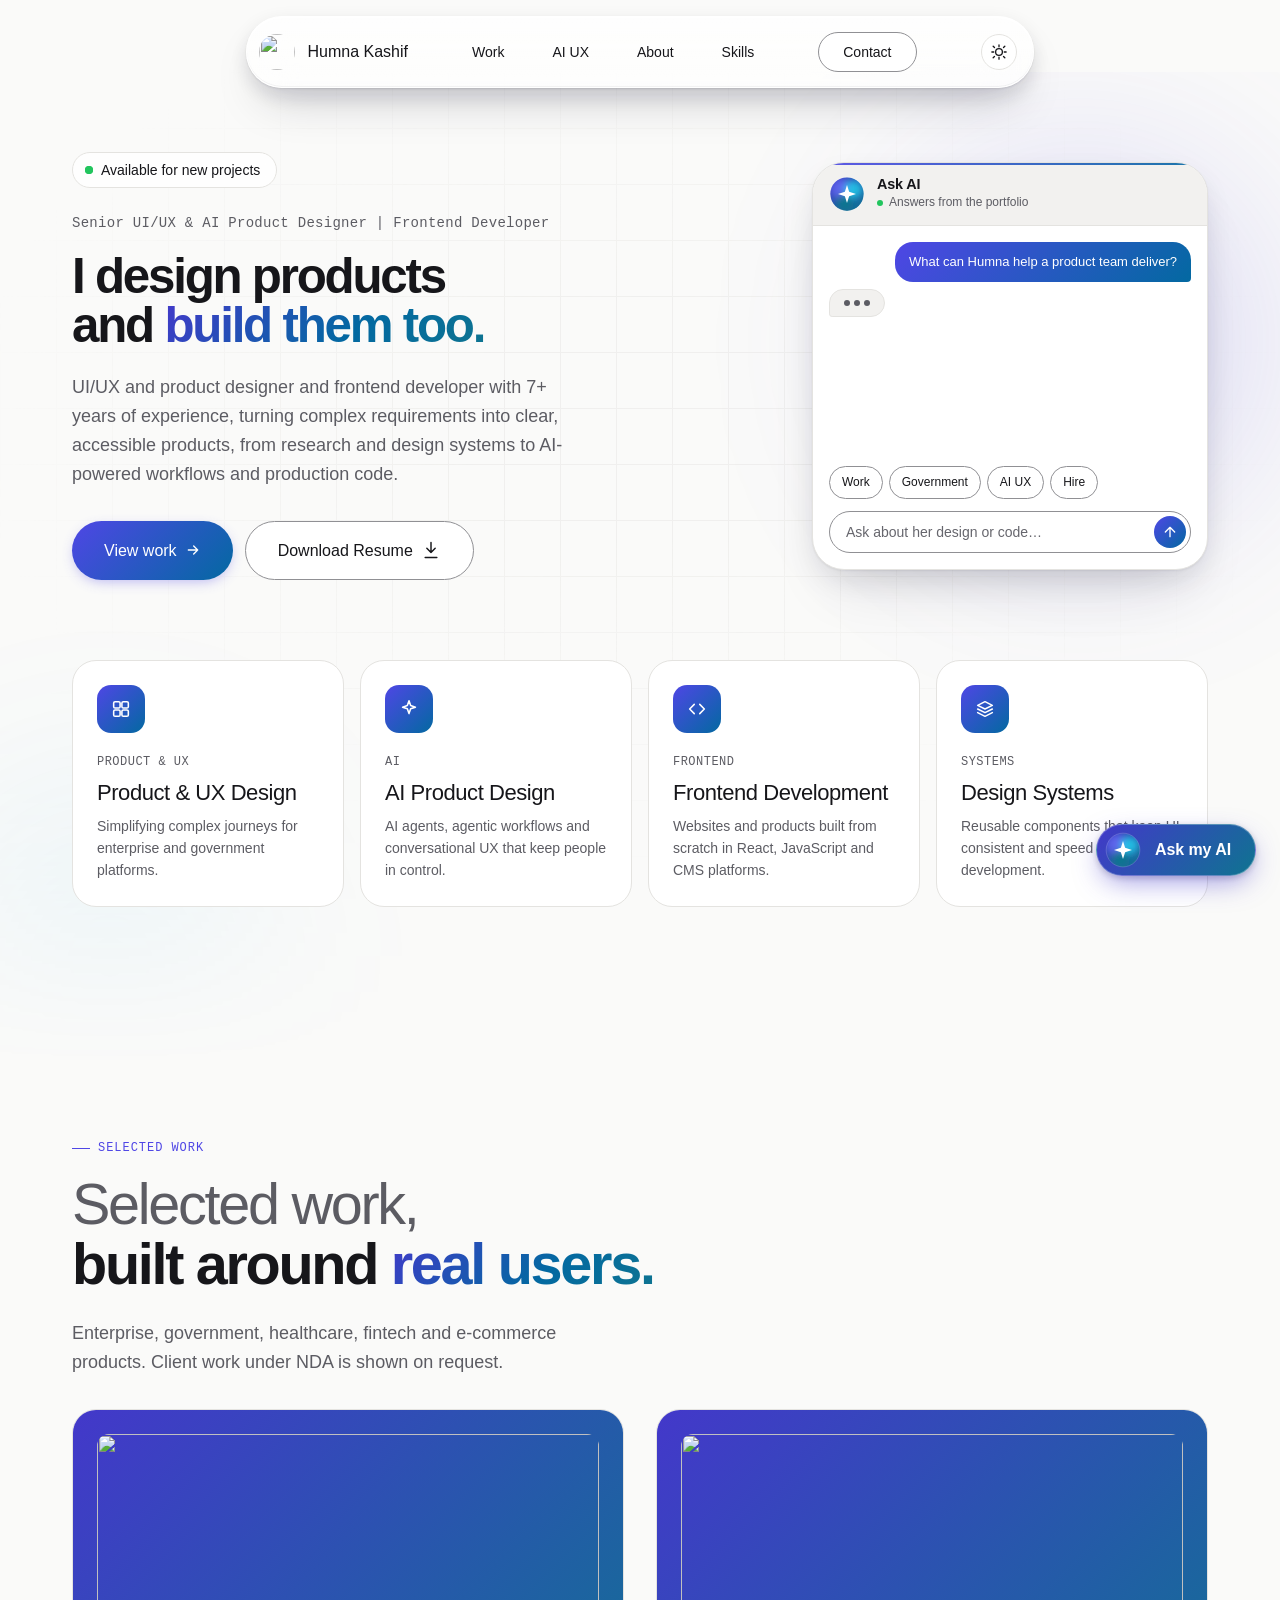
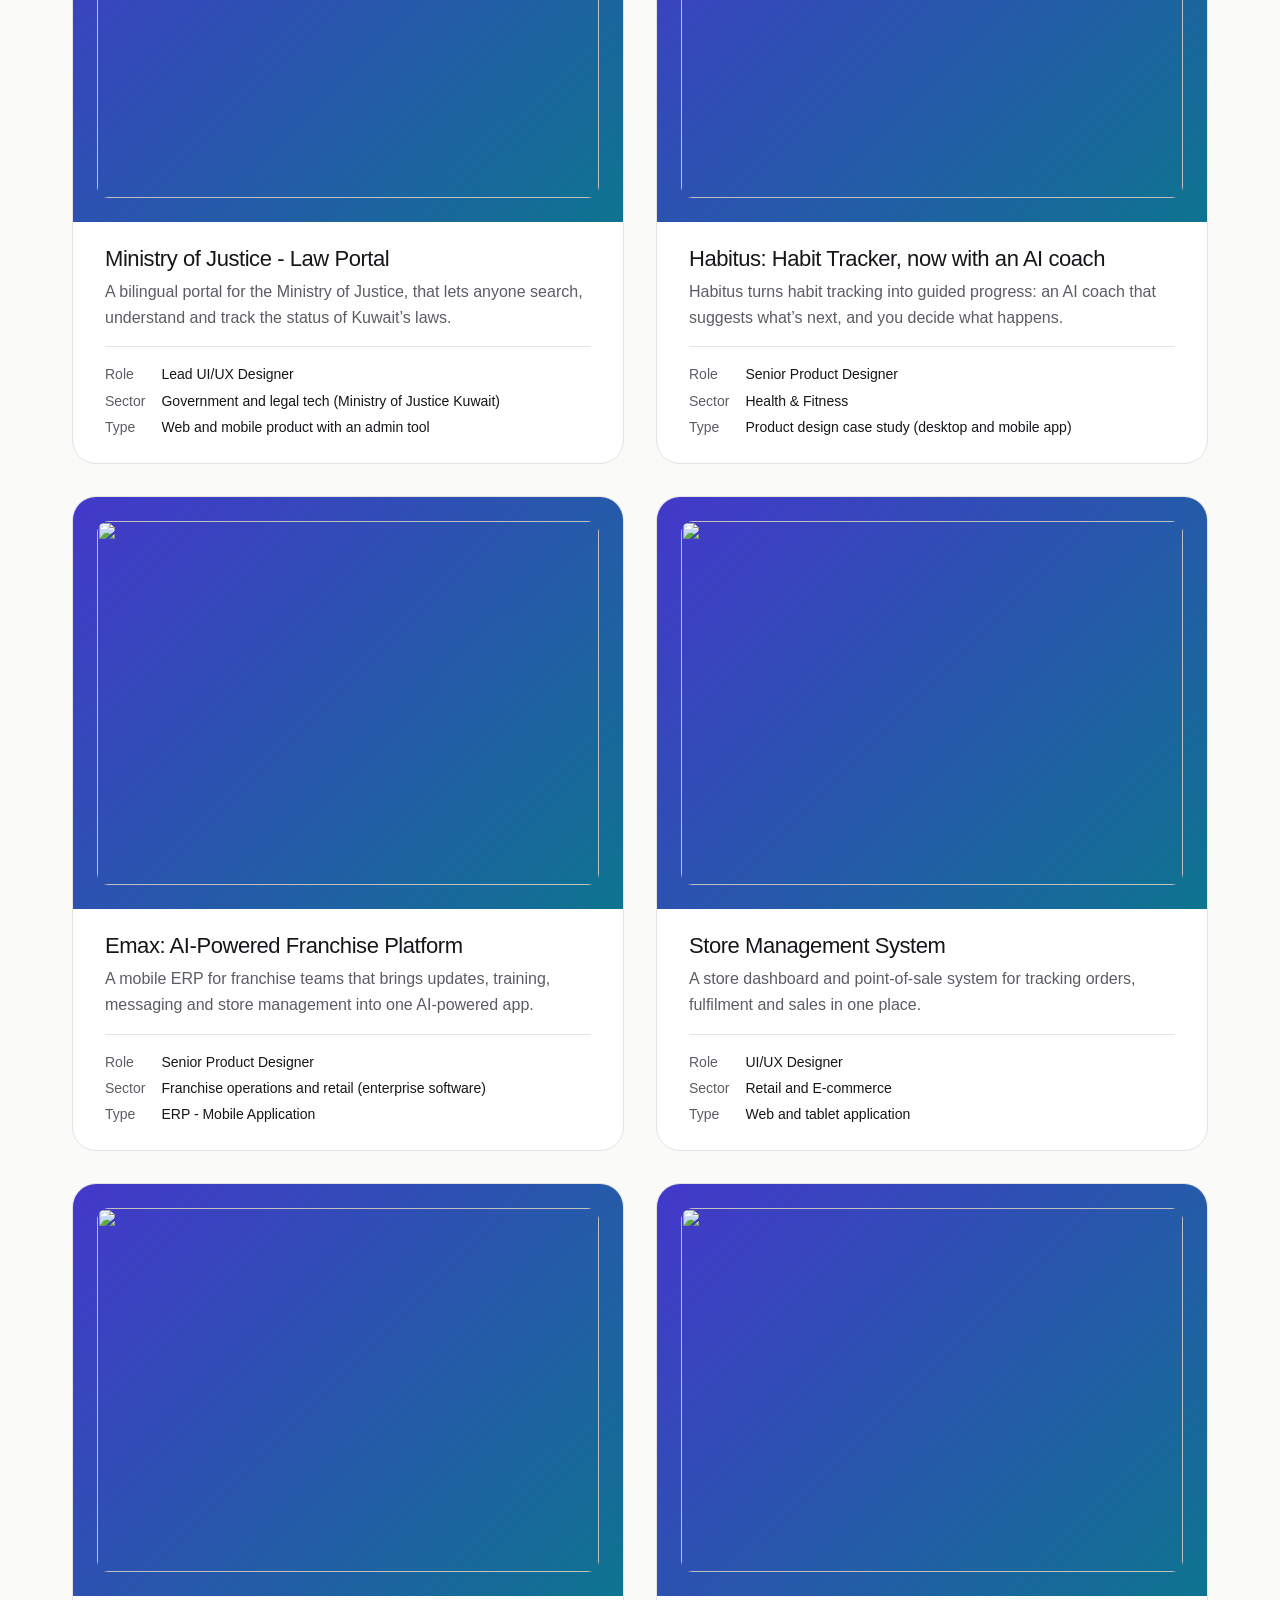
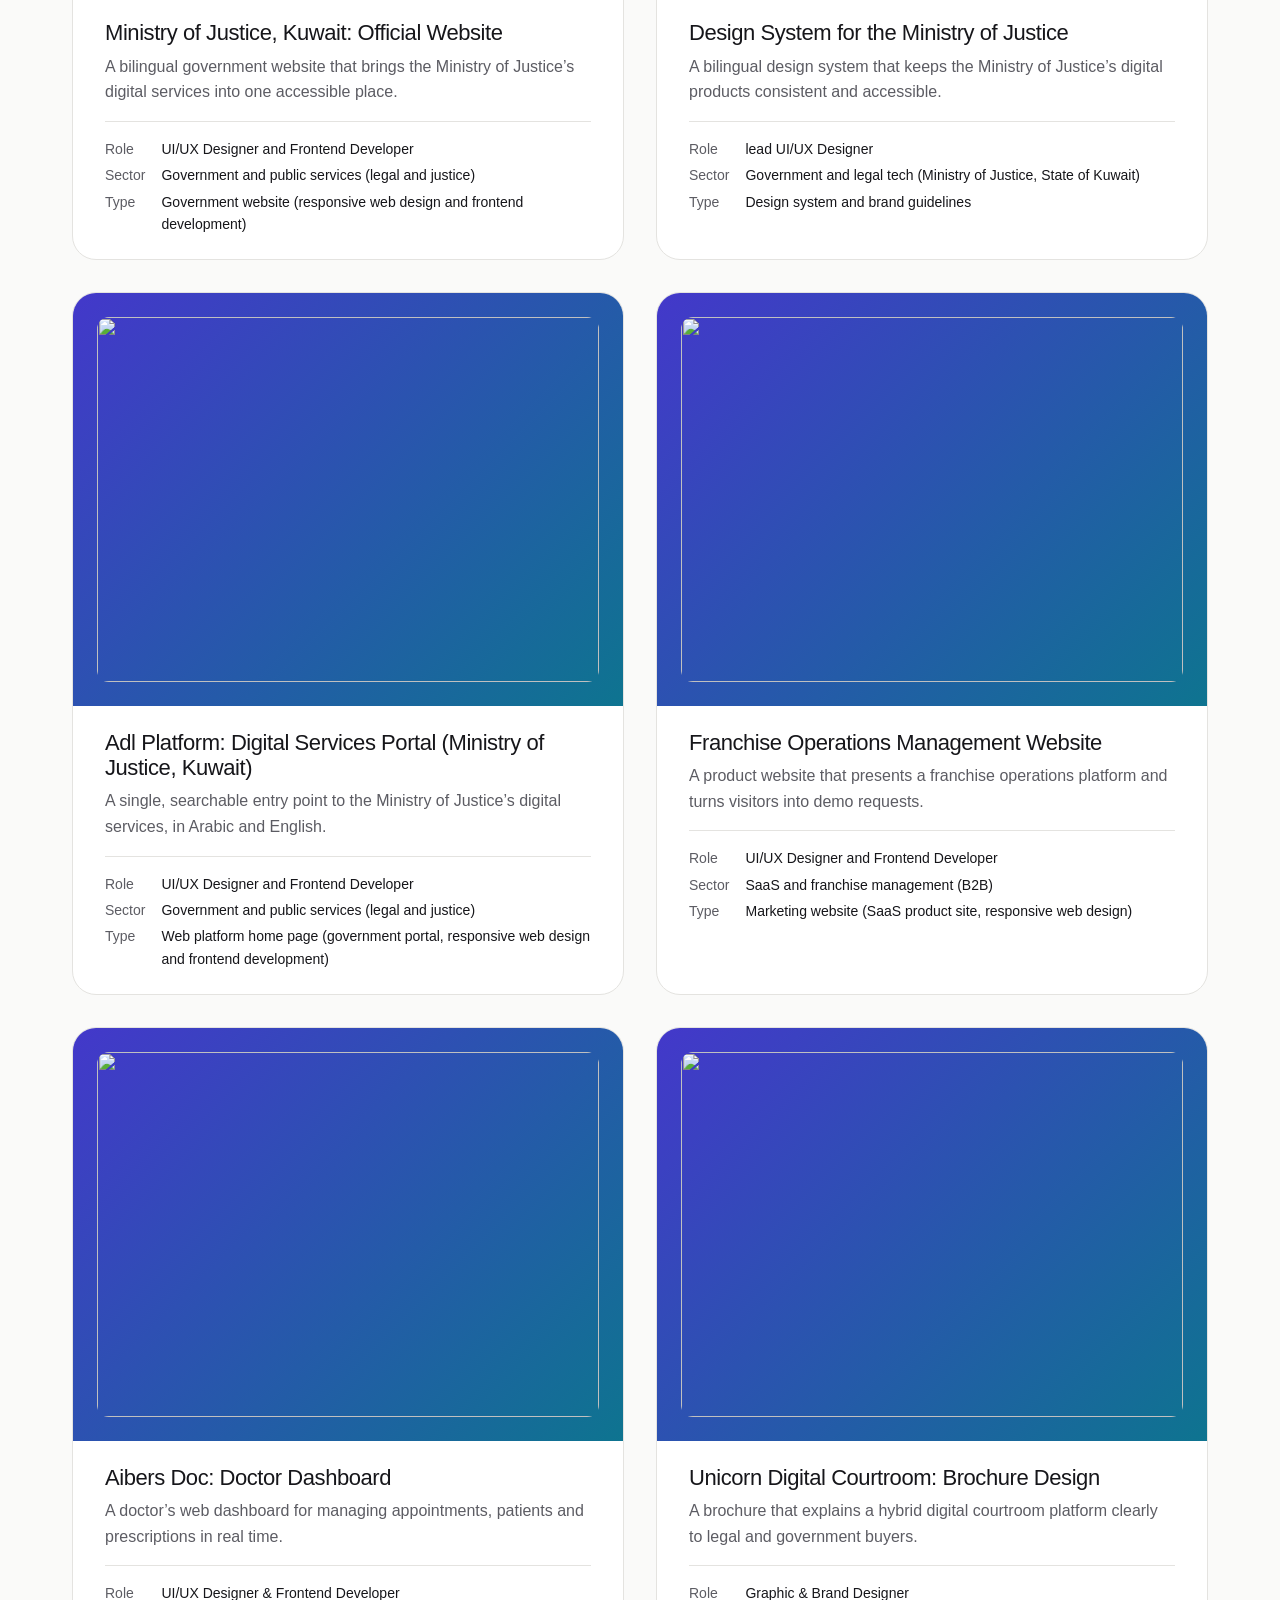
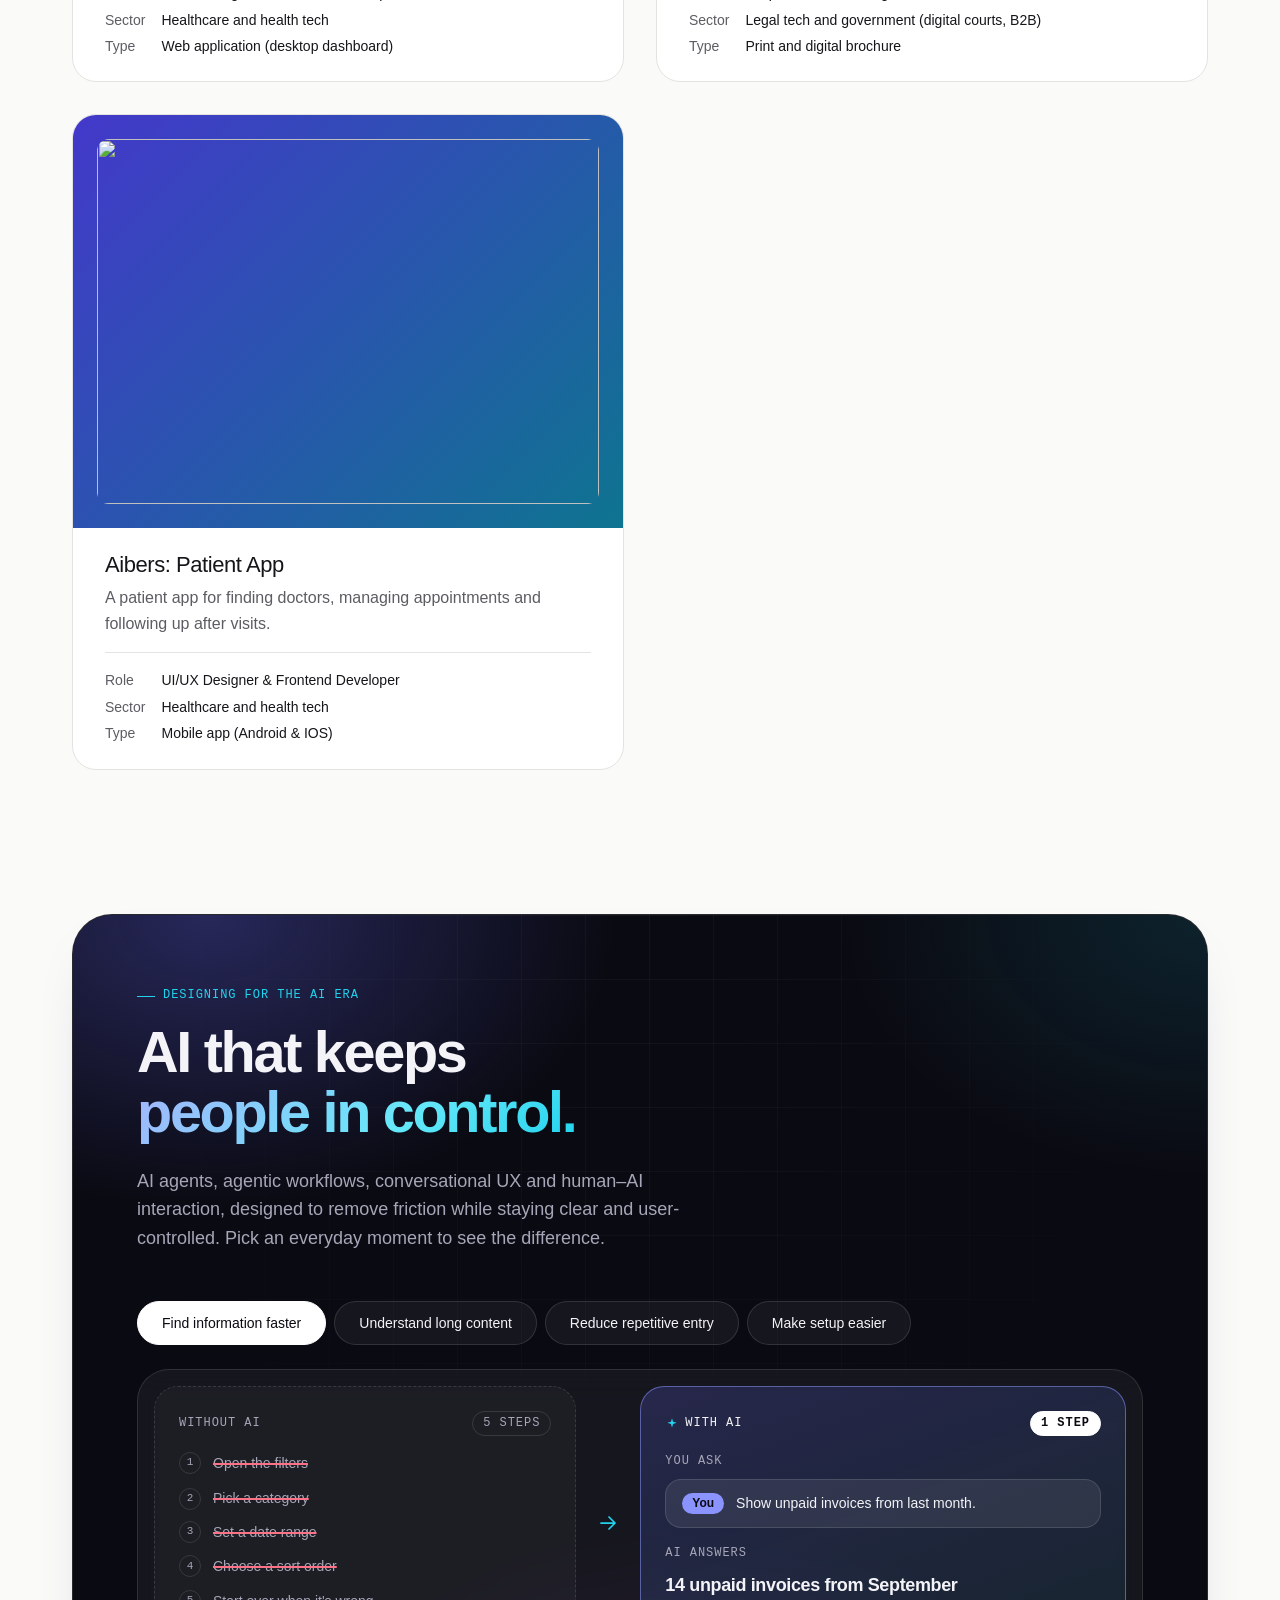
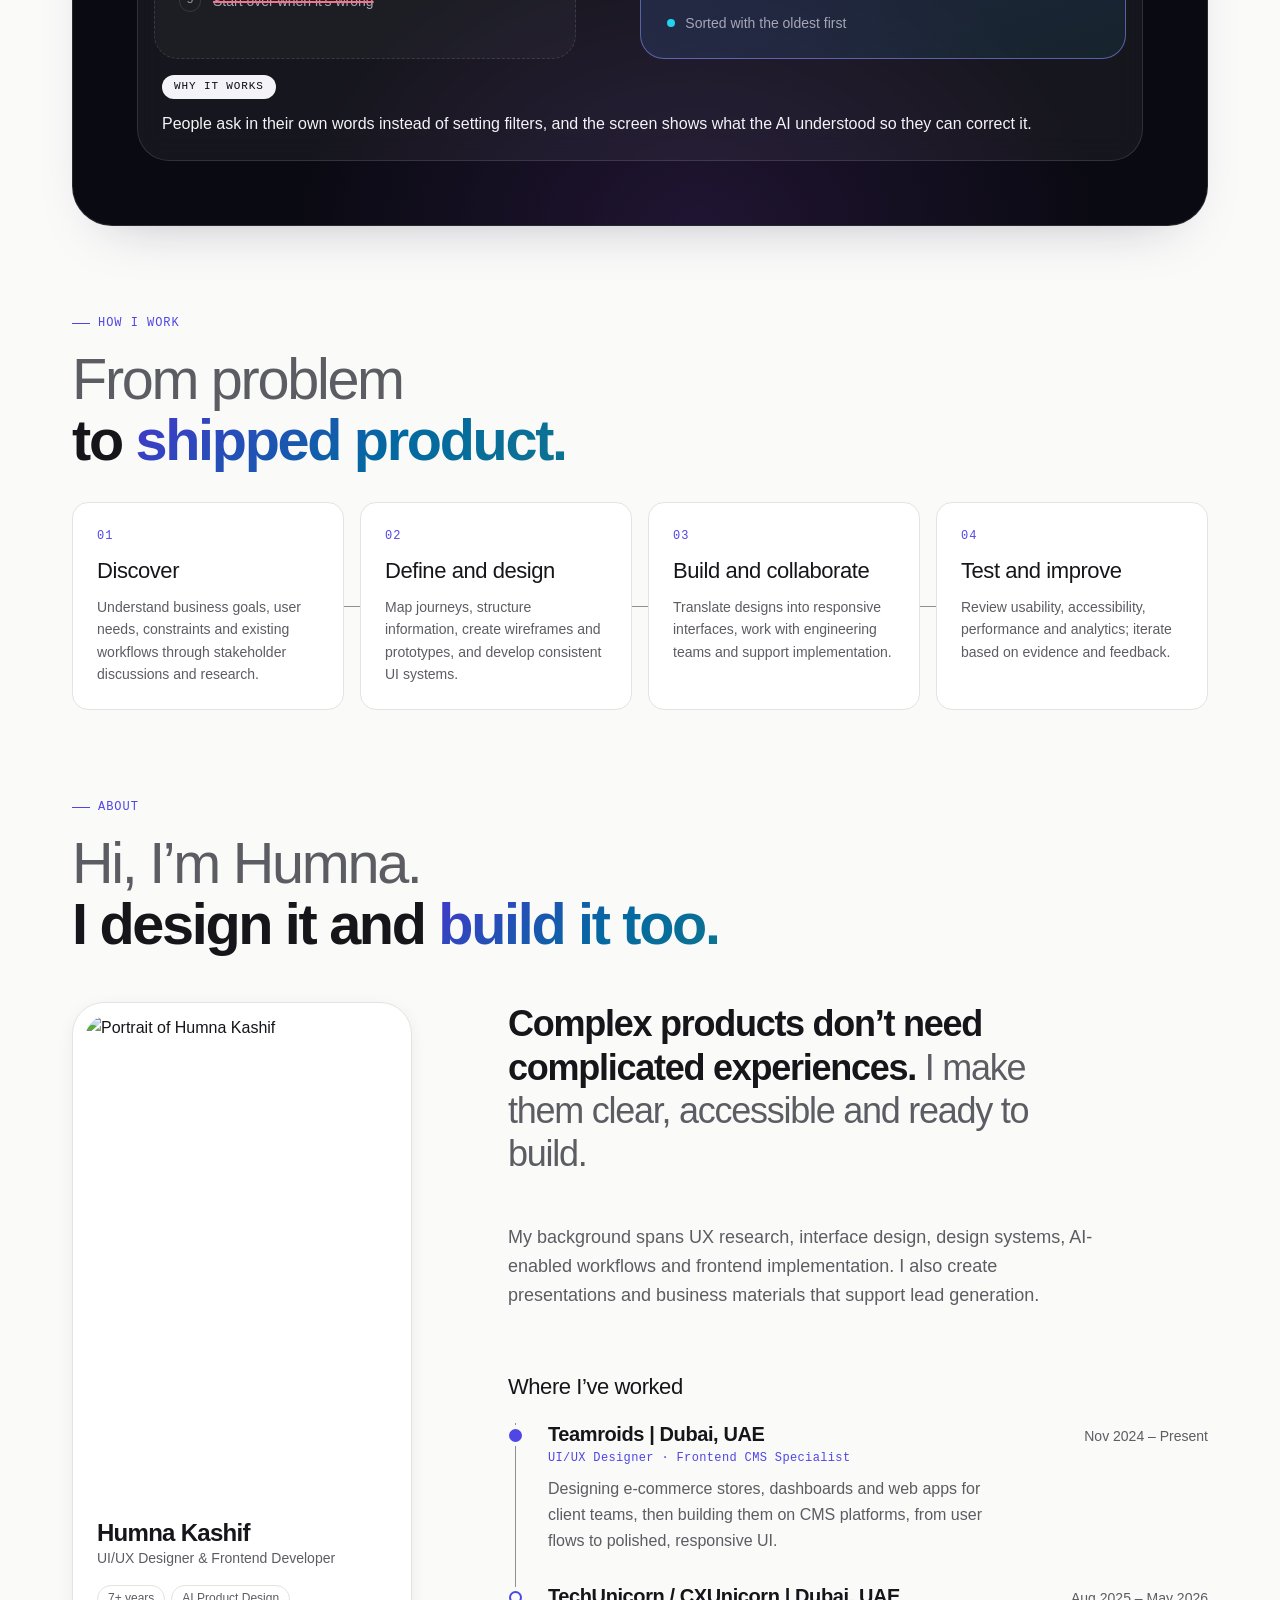
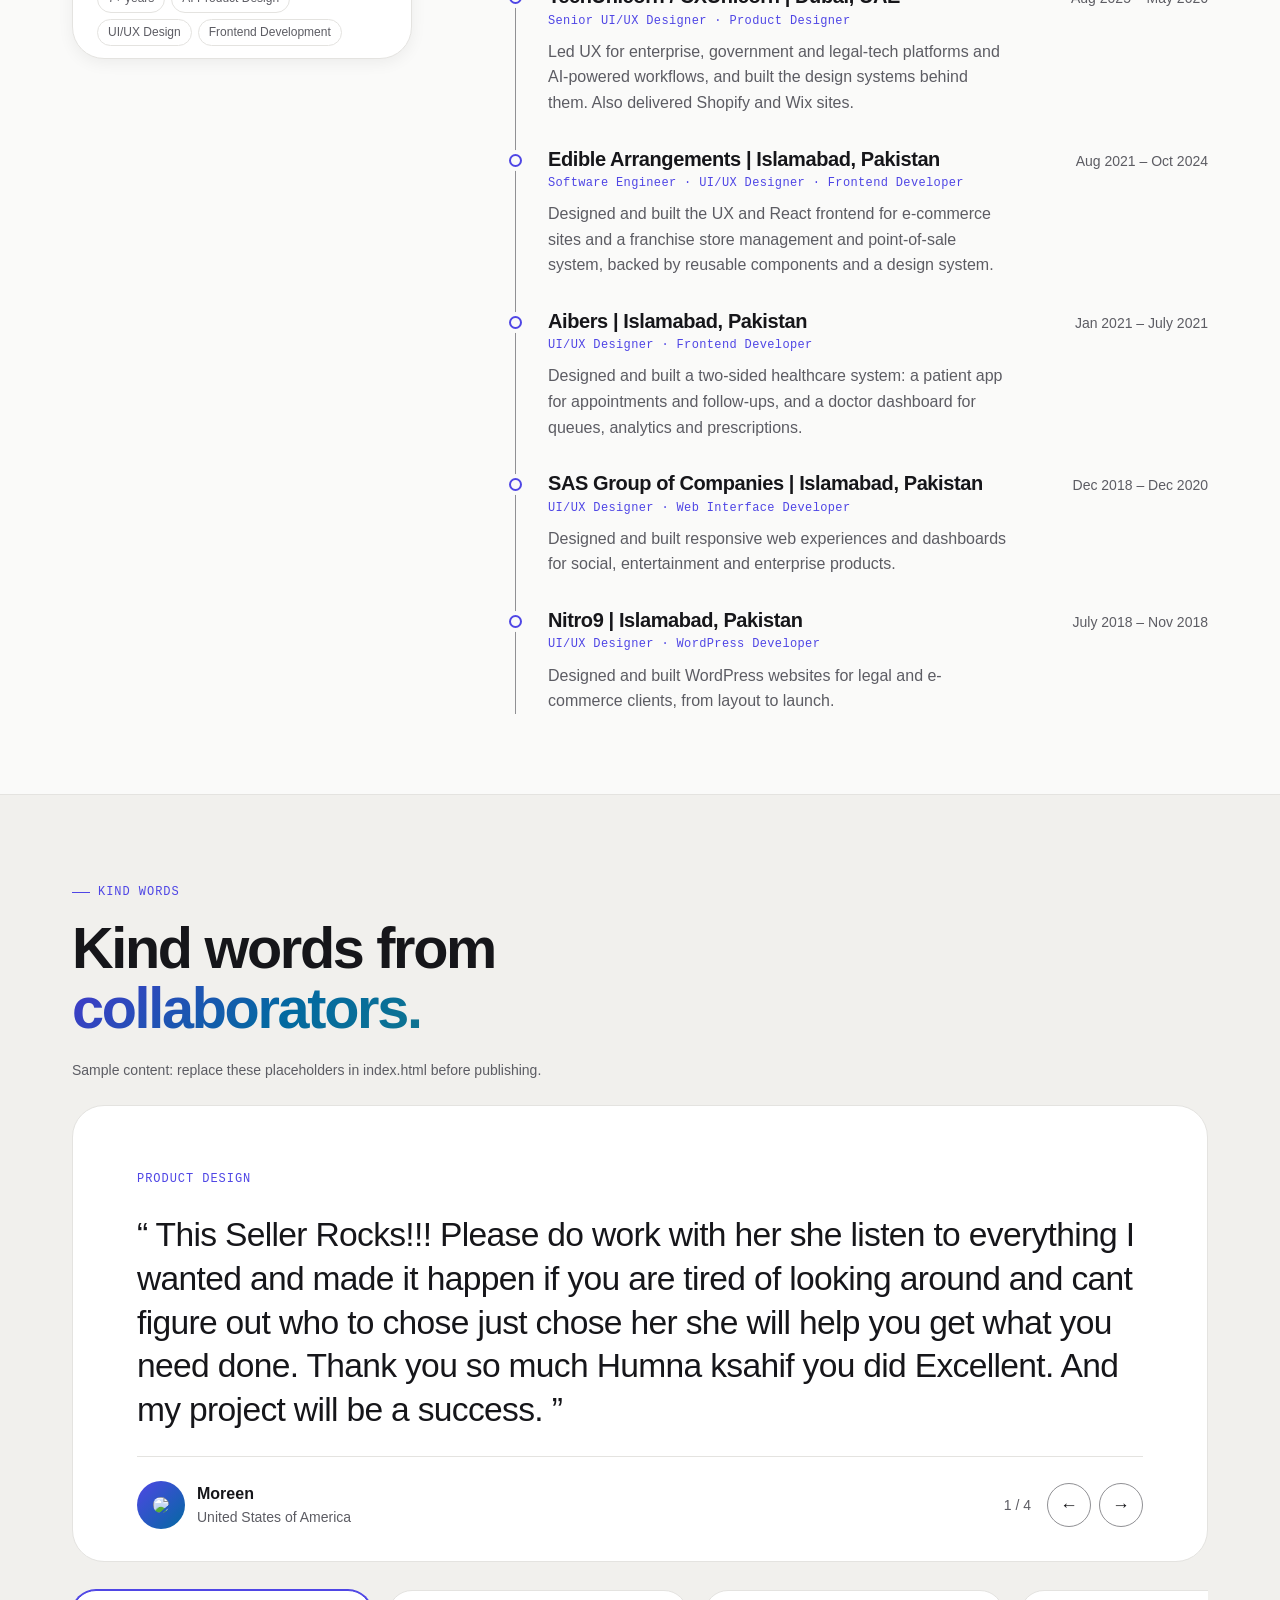
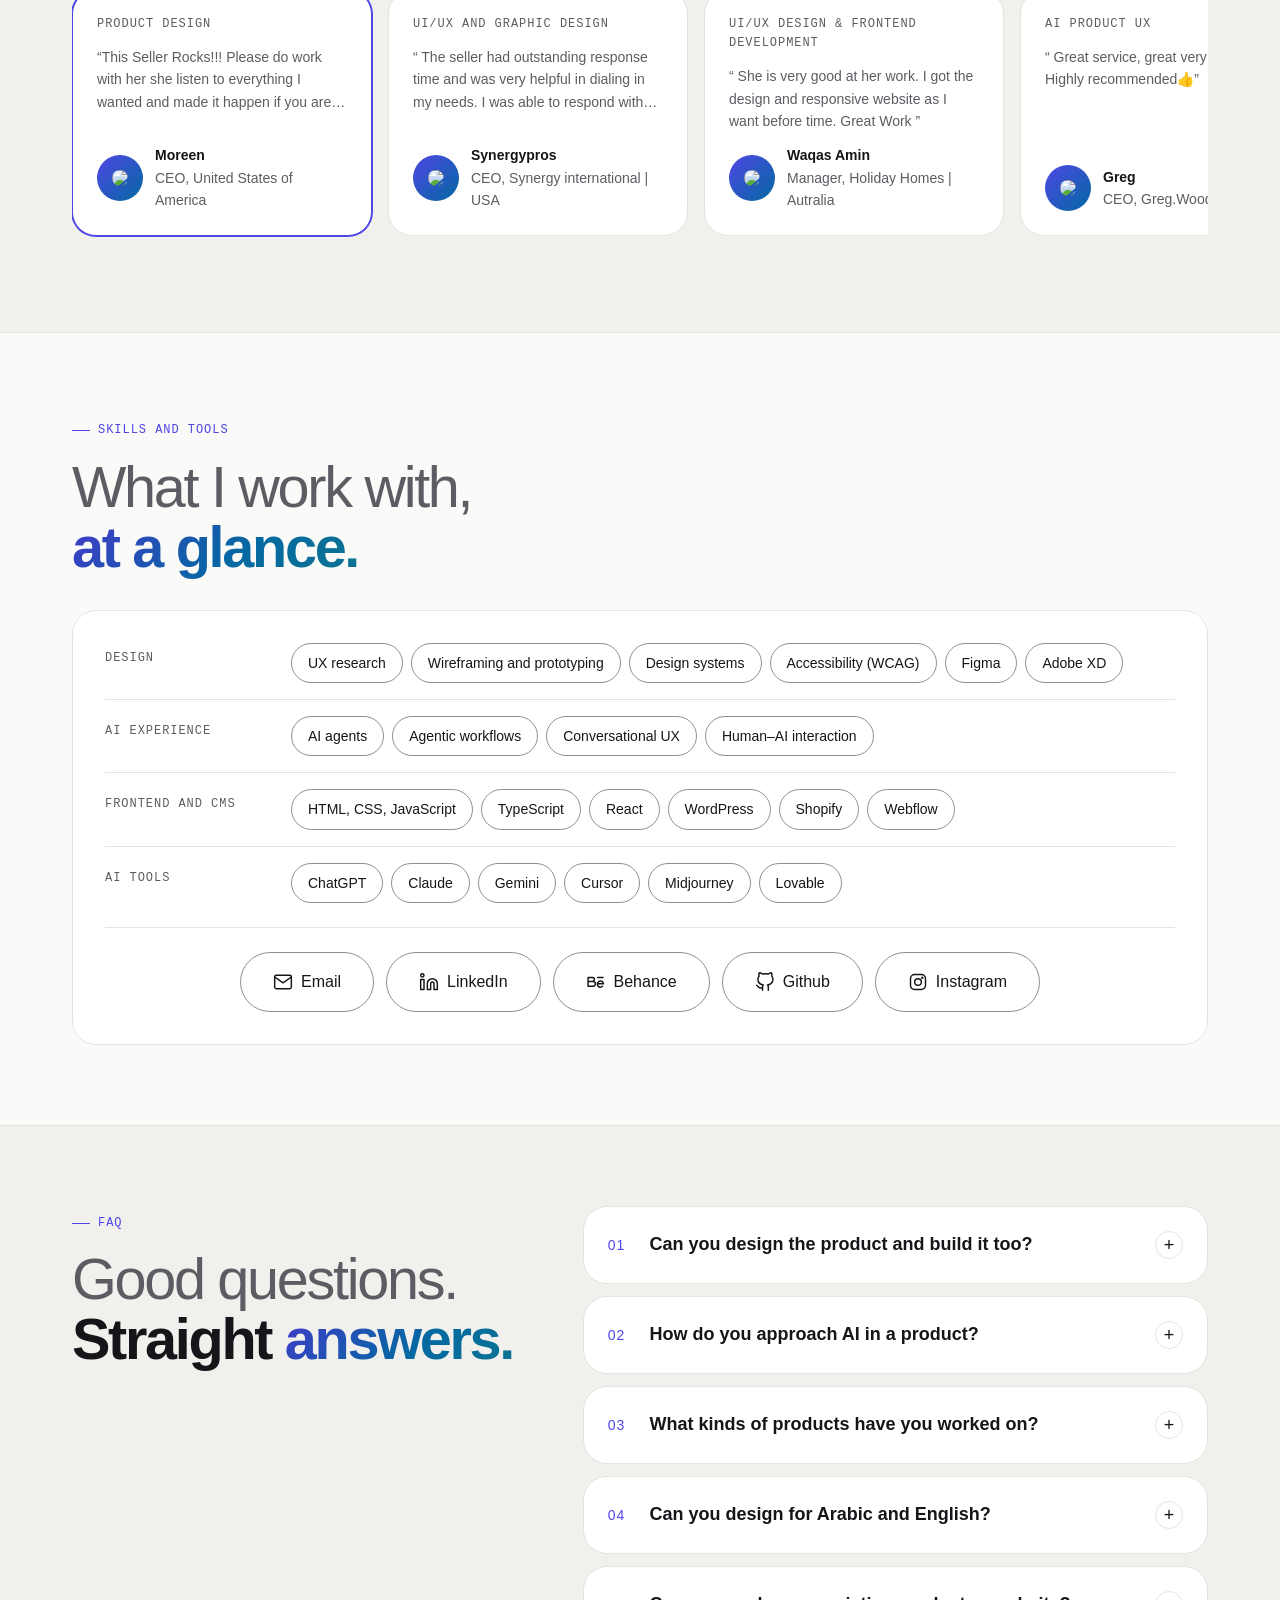
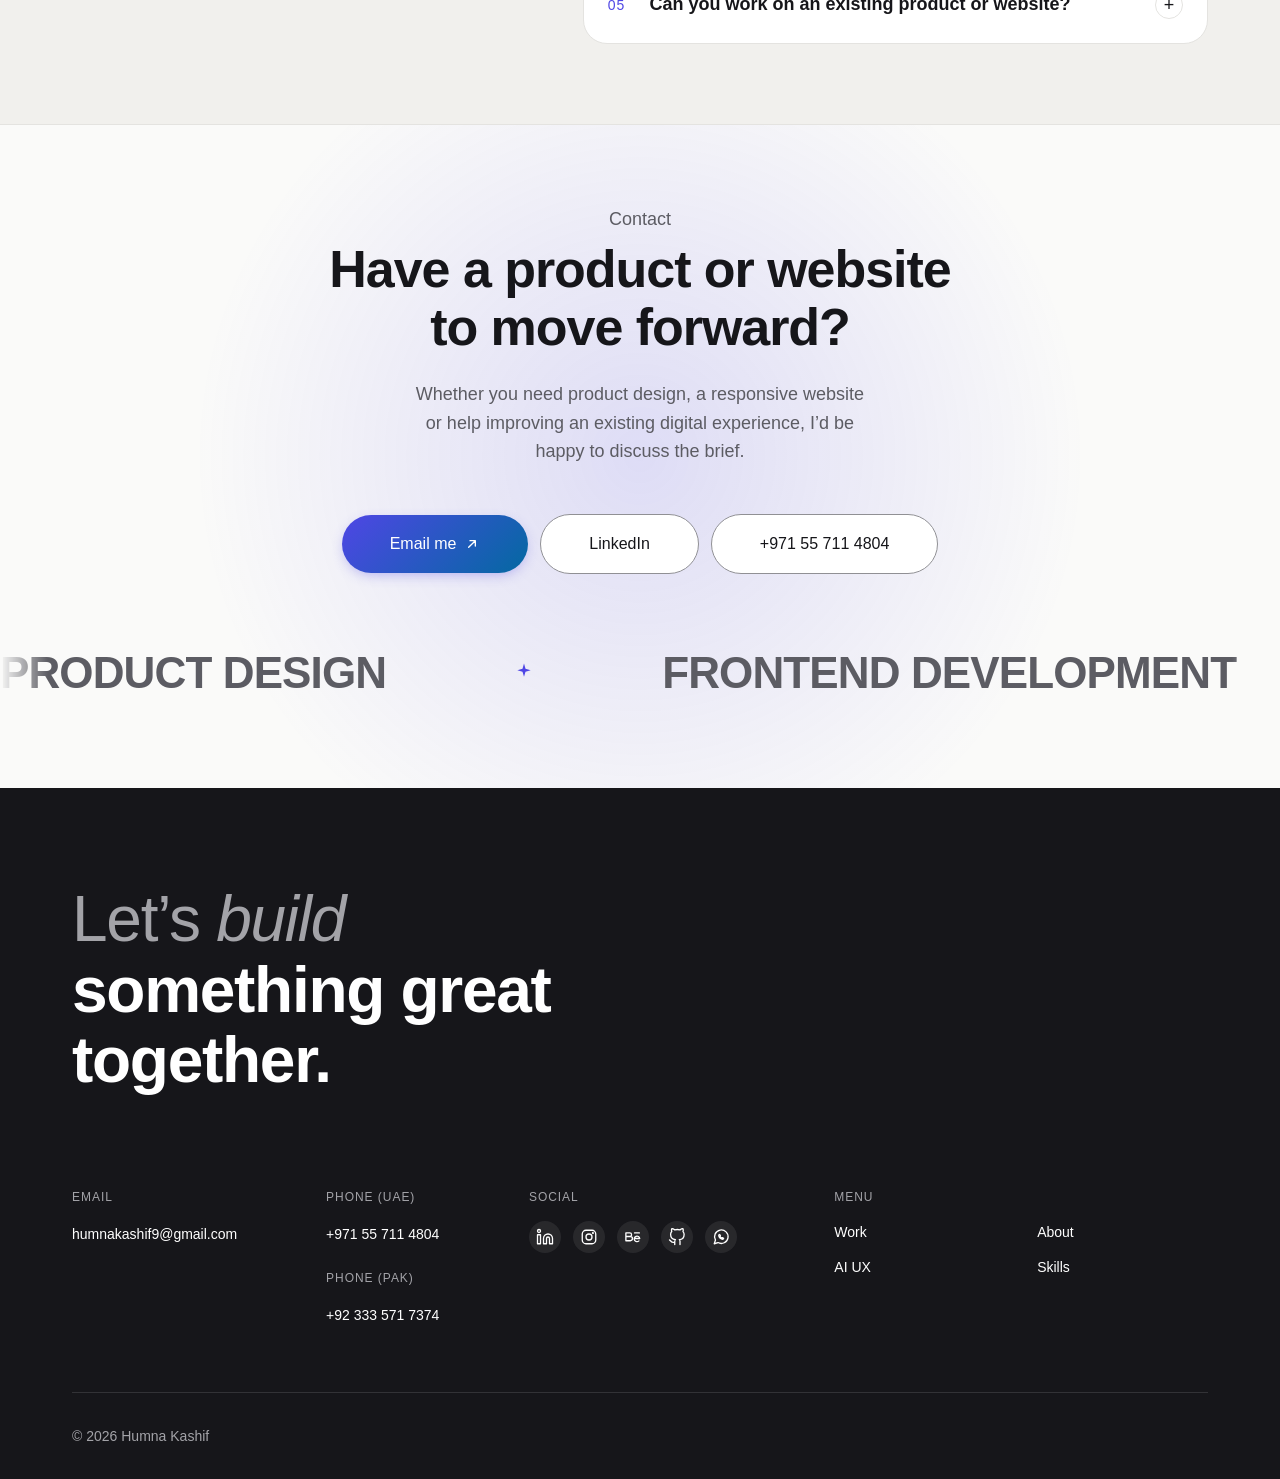
==== index.html @ 28ff781f "initial portfolio" ====
<!DOCTYPE html>
<html lang="en">
<head>
  <script>
    // Runs synchronously, before any stylesheet, to prevent a flash of
    // the wrong theme on load. Kept inline (not in theme.js) precisely
    // because it must block first paint — a deferred external script
    // would run too late and the page would visibly flip themes.
    (function () {
      try {
        var stored = localStorage.getItem("theme");
        var theme =
          stored || (window.matchMedia("(prefers-color-scheme: dark)").matches ? "dark" : "light");
        document.documentElement.setAttribute("data-theme", theme);
        if (localStorage.getItem("motion") === "paused") document.documentElement.setAttribute("data-motion", "paused");
      } catch (e) {
        // localStorage/matchMedia unavailable (privacy mode, very old
        // browser) — fall back silently to the light default already
        // established by :root.
      }
    })();
  </script>

  <meta charset="UTF-8" />
  <meta name="viewport" content="width=device-width, initial-scale=1.0" />
  <title>Humna Kashif | Senior UI/UX &amp; Product Designer | Frontend Developer</title>
  <meta name="description" content="Humna Kashif is a Senior UI/UX and Product Designer and Frontend Developer with 7+ years of experience across SaaS, AI, enterprise, government, healthcare and e-commerce products. Skilled in UX research, design systems, React, JavaScript and CMS development." />
  <meta name="author" content="Humna Kashif" />
  <meta name="robots" content="index, follow" />
  <meta name="theme-color" content="#fafaf9" />
  <link rel="canonical" href="https://humnaaah.github.io/Portfolio/" />
  <meta property="og:type" content="profile" />
  <meta property="og:title" content="Humna Kashif — Product Designer &amp; Frontend Developer" />
  <meta property="og:description" content="7+ years creating user-centred digital products, scalable design systems and responsive web experiences, from Figma to frontend." />
  <meta property="og:image" content="assets/images/profile.webp" />
  <meta name="twitter:card" content="summary" />
  <meta name="twitter:title" content="Humna Kashif — Product Designer &amp; Frontend Developer" />
  <meta name="twitter:description" content="7+ years creating user-centred digital products, scalable design systems and responsive web experiences, from Figma to frontend." />
  <script type="application/ld+json">
  {
  "@context": "https://schema.org",
  "@type": "ProfilePage",
  "mainEntity": {
    "@type": "Person",
    "name": "Humna Kashif",
    "jobTitle": "Senior UI/UX Designer, Product Designer and Frontend Developer",
    "description": "Humna Kashif is a Senior UI/UX and Product Designer and Frontend Developer with 7+ years of experience across SaaS, AI, enterprise, government, healthcare and e-commerce products. Skilled in UX research, design systems, React, JavaScript and CMS development.",
    "email": "mailto:humnakashif9@gmail.com",
    "telephone": "+971557114804",
    "url": "https://humnaaah.github.io/Portfolio",
    "sameAs": [
      "https://linkedin.com/in/humna-kashif"
    ],
    "knowsAbout": [
      "UX/UI Design",
      "Product Design",
      "UX Research",
      "Interaction Design",
      "Design Systems",
      "AI Product Design",
      "Conversational UX",
      "AI Agent Interfaces",
      "React.js",
      "JavaScript",
      "TypeScript",
      "HTML5",
      "CSS3",
      "WordPress",
      "Shopify",
      "Webflow",
      "Technical SEO",
      "Accessibility"
    ],
    "image": "assets/images/profile.webp"
  }
}
  </script>
  <link rel="preload" href="assets/fonts/inter-500.woff" as="font" type="font/woff" crossorigin />

  <link rel="stylesheet" href="css/fonts.css" />
  <link rel="stylesheet" href="css/variables.css" />
  <link rel="stylesheet" href="css/base.css" />
  <link rel="stylesheet" href="css/navigation.css" />
  <link rel="stylesheet" href="css/hero.css" />
  <link rel="stylesheet" href="css/projects.css" />
  <link rel="stylesheet" href="css/ai-experience.css" />
  <link rel="stylesheet" href="css/experience.css" />
  <link rel="stylesheet" href="css/faq.css" />
  <link rel="stylesheet" href="css/contact-slider.css" />
  <link rel="stylesheet" href="css/footer.css" />
  <link rel="stylesheet" href="css/animations.css" />
  <link rel="stylesheet" href="css/copilot.css" />
    <link rel="stylesheet" href="css/case-study-modal.css" />
  <link rel="stylesheet" href="css/system.css" />
  <link rel="stylesheet" href="css/responsive.css" />
  <noscript><style>.reveal-on-scroll,.reveal-up,.reveal-left,.reveal-right,.reveal-scale{opacity:1!important;transform:none!important}</style></noscript>
</head>
<body>
  <a class="skip-link" href="#main-content">Skip to content</a>

  <header class="nav" data-nav>
    <div class="nav__inner">
      <a class="nav__logo" href="index.html" aria-label="Humna Kashif — home">
        <span class="nav__logo-avatar"><img src="assets/images/profile-small.webp" alt="" width="36" height="36" /></span>
        <span>Humna Kashif</span>
      </a>

      <nav class="nav__links" data-nav-links aria-label="Primary">
        <ul>
          <li><a href="#projects">Work</a></li>
          <!-- <li><a href="#expertise">Expertise</a></li> -->
          <li><a href="#ai-experience">AI UX</a></li>
          <li><a href="#about">About</a></li>
          <li><a href="#skills">Skills</a></li>
        </ul>
      </nav>

      <a class="btn btn--secondary nav__contact" href="#contact">Contact</a>

      <button class="theme-toggle" type="button" data-theme-toggle aria-label="Switch to dark mode">
        <svg class="theme-toggle__icon theme-toggle__icon--sun" viewBox="0 0 24 24" fill="none" aria-hidden="true"><circle cx="12" cy="12" r="4.5" stroke="currentColor" stroke-width="1.75" /><path d="M12 2.5V5M12 19V21.5M4.22 4.22L6 6M18 18L19.78 19.78M2.5 12H5M19 12H21.5M4.22 19.78L6 18M18 6L19.78 4.22" stroke="currentColor" stroke-width="1.75" stroke-linecap="round" /></svg>
        <svg class="theme-toggle__icon theme-toggle__icon--moon" viewBox="0 0 24 24" fill="none" aria-hidden="true"><path d="M20.5 14.2A8.5 8.5 0 1 1 9.8 3.5a7 7 0 0 0 10.7 10.7Z" stroke="currentColor" stroke-width="1.75" stroke-linejoin="round" /></svg>
      </button>

      <div class="nav__more" data-nav-more-wrap>
        <button class="nav__more-trigger" type="button" data-nav-more aria-haspopup="true" aria-expanded="false" aria-label="Open navigation menu">
          <span class="nav__more-dot" aria-hidden="true"></span><span class="nav__more-dot" aria-hidden="true"></span><span class="nav__more-dot" aria-hidden="true"></span>
        </button>
        <div class="nav__more-menu" data-nav-more-menu>
          <ul>
            <li><a href="#projects">Work</a></li>
            <!-- <li><a href="#expertise">Expertise</a></li> -->
            <li><a href="#ai-experience">AI UX</a></li>
            <li><a href="#about">About</a></li>
            <li><a href="#skills">Skills</a></li>
          </ul>
         <div class="nav__more-menu-footer">
  <a class="btn btn--secondary nav__contact" href="#contact">Contact</a>
  <button class="theme-toggle theme-toggle--menu" type="button" data-theme-toggle aria-label="Switch to dark mode">
    <svg class="theme-toggle__icon theme-toggle__icon--sun" viewBox="0 0 24 24" fill="none" aria-hidden="true"><circle cx="12" cy="12" r="4.5" stroke="currentColor" stroke-width="1.75" /><path d="M12 2.5V5M12 19V21.5M4.22 4.22L6 6M18 18L19.78 19.78M2.5 12H5M19 12H21.5M4.22 19.78L6 18M18 6L19.78 4.22" stroke="currentColor" stroke-width="1.75" stroke-linecap="round" /></svg>
    <svg class="theme-toggle__icon theme-toggle__icon--moon" viewBox="0 0 24 24" fill="none" aria-hidden="true"><path d="M20.5 14.2A8.5 8.5 0 1 1 9.8 3.5a7 7 0 0 0 10.7 10.7Z" stroke="currentColor" stroke-width="1.75" stroke-linejoin="round" /></svg>
  </button>
</div>
        </div>
      </div>

      <button class="nav__toggle" type="button" data-nav-toggle aria-expanded="false" aria-controls="mobile-menu" aria-label="Open menu"><span class="nav__toggle-bar"></span><span class="nav__toggle-bar"></span></button>
    </div>

    <div id="mobile-menu" class="nav__mobile" data-nav-mobile hidden>
      <ul>
        <li><a href="#projects">Work</a></li>
        <!-- <li><a href="#expertise">Expertise</a></li> -->
        <li><a href="#ai-experience">AI UX</a></li>
        <li><a href="#about">About</a></li>
        <li><a href="#skills">Skills</a></li>
        <li><a href="#contact">Contact</a></li>
      </ul>
    </div>
  </header>

  <main id="main-content">
    <section class="hero section" aria-labelledby="hero-heading">
      <div class="hero__bg" aria-hidden="true"><span class="hero__orb hero__orb--a"></span><span class="hero__orb hero__orb--b"></span><span class="hero__grid-bg"></span></div>

      <div class="container hero__grid">
        <div class="hero__inner">
          <p class="hero__eyebrow"><span class="hero__eyebrow-dot" aria-hidden="true"></span><span>Available for new projects</span></p>

          <p class="hero__role"> <span> Senior UI/UX &amp; AI Product Designer | Frontend Developer</span></p>

          <h1 id="hero-heading" class="hero__headline">
            I design products and <span class="hero__headline-accent">build them too.</span>
          </h1>

          <p class="hero__description">UI/UX and product designer and frontend developer with 7+ years of experience, turning complex requirements into clear, accessible products, from research and design systems to AI-powered workflows and production code.</p>

          <div class="hero__cta-group" data-hero-cta-group>
            <a class="btn btn--primary hero__cta" href="#projects">View work <svg width="16" height="16" viewBox="0 0 24 24" fill="none" aria-hidden="true"><path d="M5 12h14M13 6l6 6-6 6" stroke="currentColor" stroke-width="2" stroke-linecap="round" stroke-linejoin="round"/></svg></a>
            <a class="btn btn--secondary hero__cta" href="./assets/Humna_Kashif_AI_UX_Product_Designer.pdf" target="_blank">Download Resume  <svg width="20" height="20" viewBox="0 0 24 24" fill="none" aria-hidden="true"> <path d="M12 3v12m0 0l-5-5m5 5l5-5M5 21h14" stroke="currentColor" stroke-width="1.75" stroke-linecap="round" stroke-linejoin="round"/> </svg></a>
          </div>
        </div>

        <div class="hchat" data-hchat>
          <section class="hchat__window" aria-labelledby="hchat-title">
            <header class="hchat__bar">
              <span class="hchat__avatar">
                <svg xmlns="http://www.w3.org/2000/svg" width="36" height="36" viewBox="0 0 64 64" role="img" aria-label="AI assistant"><defs><clipPath id="oc"><circle cx="32" cy="32" r="30"/></clipPath><linearGradient id="ob" x1="0" y1="0" x2="1" y2="1"><stop offset="0" stop-color="#4338ca"/><stop offset="1" stop-color="#0e7490"/></linearGradient><filter id="obl" x="-50%" y="-50%" width="200%" height="200%"><feGaussianBlur stdDeviation="7"/></filter></defs><g clip-path="url(#oc)"><circle cx="32" cy="32" r="30" fill="url(#ob)"/><g filter="url(#obl)"><circle cx="20" cy="22" r="18" fill="#6366f1" opacity=".9"><animateTransform attributeName="transform" type="translate" values="0 0;24 14;8 26;0 0" dur="3.2s" repeatCount="indefinite"/></circle><circle cx="48" cy="20" r="16" fill="#22d3ee" opacity=".8"><animateTransform attributeName="transform" type="translate" values="0 0;-26 18;-10 8;0 0" dur="3.8s" repeatCount="indefinite"/></circle><circle cx="32" cy="52" r="16" fill="#0e7490"><animateTransform attributeName="transform" type="translate" values="0 0;16 -26;-18 -14;0 0" dur="3.5s" repeatCount="indefinite"/></circle></g></g><circle cx="32" cy="32" r="30" fill="none" stroke="#fff" stroke-opacity=".3"/><path d="M32 16l3.8 12.2L48 32l-12.2 3.8L32 48l-3.8-12.2L16 32l12.2-3.8z" fill="#fff"/></svg>
                <!-- <img src="assets/images/profile-small.webp" alt="" width="36" height="36" /> -->
              </span>
              <div class="hchat__who">
                <p class="hchat__title" id="hchat-title">Ask AI</p>
                <p class="hchat__status"><span class="hchat__status-dot" aria-hidden="true"></span>Answers from the portfolio</p>
              </div>
            </header>

            <div class="hchat__log" data-hchat-log role="log" aria-live="off" aria-label="Conversation with Humna Kashif's assistant" tabindex="0">
              <!-- <div class="hmsg hmsg--user" data-seed><p>What can Humna help a product team deliver?</p></div>
              <div class="hmsg hmsg--ai" data-seed>
                <div class="hmsg__text"><p>I combine product design and frontend development: from understanding user needs and mapping workflows to designing interfaces, building responsive experiences and improving usability.</p></div>
                <a class="hmsg__action" href="#projects">See the work <span aria-hidden="true">&rarr;</span></a>
              </div> -->
              <div class="hmsg hmsg--user" data-seed><p>What can Humna help a product team deliver?</p></div>
<div class="hmsg hmsg--ai" data-seed>
  <div class="hmsg__text"><p>I design and build digital products end to end: government platforms, healthcare apps, franchise systems and AI experiences, from research and UX to responsive, accessible frontends.</p></div>
  <a class="hmsg__action" href="#projects">See the work <span aria-hidden="true">&rarr;</span></a>
</div>
            </div>

            <!-- <div class="hchat__chips" data-hchat-chips role="group" aria-label="Suggested questions">
              <button type="button" class="hchat__chip" data-intent="design" data-q="What does she design?">Design</button>
              <button type="button" class="hchat__chip" data-intent="frontend" data-q="What does she build?">Build</button>
              <button type="button" class="hchat__chip" data-intent="ai" data-q="How does she design AI experiences?">AI UX</button>
              <button type="button" class="hchat__chip" data-intent="availability" data-q="Is she available?">Hire</button>
            </div> -->
            <div class="hchat__chips" data-hchat-chips role="group" aria-label="Suggested questions">
            <button type="button" class="hchat__chip" data-intent="projects" data-q="Show me her strongest projects">Work</button>
            <button type="button" class="hchat__chip" data-intent="government" data-q="Has she built government platforms?">Government</button>
            <button type="button" class="hchat__chip" data-intent="ai" data-q="How does she design AI experiences?">AI UX</button>
            <button type="button" class="hchat__chip" data-intent="availability" data-q="Is she available?">Hire</button>
          </div>

            <form class="hchat__form" data-hchat-form>
              <label class="visually-hidden" for="hchat-input">Ask a question about Humna Kashif's work</label>
              <input id="hchat-input" class="hchat__input" data-hchat-input type="text" autocomplete="off" placeholder="Ask about her design or code…" />
              <button class="hchat__send" type="submit" aria-label="Send question"><svg width="16" height="16" viewBox="0 0 24 24" fill="none" aria-hidden="true"><path d="M12 19V5M5 12l7-7 7 7" stroke="currentColor" stroke-width="2" stroke-linecap="round" stroke-linejoin="round"/></svg></button>
            </form>
          </section>
        </div>
      </div>
         <div id="expertise" class="expertise section" aria-labelledby="expertise-heading">
      <div class="container">
        <!-- <header class="sec-head">
          <p class="eyebrow">Expertise</p>
          <h2 id="expertise-heading" class="display">
            <span class="display__muted">What I do,</span>
            <span class="display__bold">end to <em>end.</em></span>
          </h2>
          <p class="sec-head__lead">One person who understands both how a product should work and how it gets built.</p>
        </header> -->
        <ul class="site-grid">
          <li class="site-card reveal-on-scroll">
            <span class="site-card__icon"><svg width="22" height="22" viewBox="0 0 24 24" fill="none" aria-hidden="true"><rect x="4" y="4" width="7" height="7" rx="1.5" stroke="currentColor" stroke-width="1.7"/><rect x="13" y="4" width="7" height="7" rx="1.5" stroke="currentColor" stroke-width="1.7"/><rect x="4" y="13" width="7" height="7" rx="1.5" stroke="currentColor" stroke-width="1.7"/><rect x="13" y="13" width="7" height="7" rx="1.5" stroke="currentColor" stroke-width="1.7"/></svg></span>
            <p class="site-card__tag">Product &amp; UX</p>
            <h3 class="site-card__title">Product &amp; UX Design</h3>
            <p class="site-card__text">Simplifying complex journeys for enterprise and government platforms.</p>
          </li>
          <li class="site-card reveal-on-scroll" style="transition-delay:0.06s">
            <span class="site-card__icon"><svg width="22" height="22" viewBox="0 0 24 24" fill="none" aria-hidden="true"><path d="M12 3l1.8 5.2L19 10l-5.2 1.8L12 17l-1.8-5.2L5 10l5.2-1.8L12 3z" stroke="currentColor" stroke-width="1.7" stroke-linejoin="round"/></svg></span>
            <p class="site-card__tag">AI</p>
            <h3 class="site-card__title">AI Product Design</h3>
            <p class="site-card__text">AI agents, agentic workflows and conversational UX that keep people in control.</p>
          </li>
          <li class="site-card reveal-on-scroll" style="transition-delay:0.12s">
            <span class="site-card__icon"><svg width="22" height="22" viewBox="0 0 24 24" fill="none" aria-hidden="true"><path d="M9 7l-5 5 5 5M15 7l5 5-5 5" stroke="currentColor" stroke-width="1.7" stroke-linecap="round" stroke-linejoin="round"/></svg></span>
            <p class="site-card__tag">Frontend</p>
            <h3 class="site-card__title">Frontend Development</h3>
            <p class="site-card__text">Websites and products built from scratch in React, JavaScript and CMS platforms.</p>
          </li>
          <li class="site-card reveal-on-scroll" style="transition-delay:0.18s">
            <span class="site-card__icon"><svg width="22" height="22" viewBox="0 0 24 24" fill="none" aria-hidden="true"><path d="M12 4l8 4-8 4-8-4 8-4Z M4 12l8 4 8-4 M4 16l8 4 8-4" stroke="currentColor" stroke-width="1.7" stroke-linejoin="round" stroke-linecap="round"/></svg></span>
            <p class="site-card__tag">Systems</p>
            <h3 class="site-card__title">Design Systems</h3>
            <p class="site-card__text">Reusable components that keep UI consistent and speed up development.</p>
          </li>
        </ul>
      </div>
    </div>

      <!-- <div class="container">
        <ul class="hero__facts" aria-label="At a glance">
          <li><strong>7+ years</strong><span>Of professional working experience</span></li>
          <li><strong>Product &amp; AI UX</strong><span>Enterprise, government and healthcare</span></li>
          <li><strong>Frontend development</strong><span>React, JavaScript and CMS platforms</span></li>
          <li><strong>Design systems</strong><span>Reusable components for scalable builds</span></li>
        </ul>
      </div> -->
    </section>
    <section id="projects" class="projects section" aria-labelledby="projects-heading">
      <div class="container">
        <header class="sec-head">
          <p class="eyebrow">Selected work</p>
          <h2 id="projects-heading" class="display">
            <span class="display__muted">Selected work,</span>
            <span class="display__bold">built around <em>real users.</em></span>
          </h2>
          <p class="sec-head__lead">Enterprise, government, healthcare, fintech and e-commerce products. Client work under NDA is shown on request.</p>
        </header>
        <!-- <article class="case-feature reveal-on-scroll">
          <a class="case-feature__media" href="project/operations-management-platform.html" tabindex="-1" aria-hidden="true"><img src="assets/images/project-ops.webp" alt="" width="1200" height="800" loading="lazy" /></a>
          <div class="case-feature__body">
            <p class="case-feature__kicker">Featured case study · Enterprise / Public sector</p>
            <h3 class="case-feature__title">Operations Management Platform</h3>
            <p class="case-feature__text">A platform concept focused on bringing operational workflows into one clear experience, helping teams navigate information, manage tasks and make informed decisions.</p>
            <p class="case-feature__role">My role: Product Designer / UX/UI Designer · Concept case study</p>
            <a class="btn btn--primary" href="project/operations-management-platform.html">Read the case study <svg width="16" height="16" viewBox="0 0 24 24" fill="none" aria-hidden="true"><path d="M5 12h14M13 6l6 6-6 6" stroke="currentColor" stroke-width="2" stroke-linecap="round" stroke-linejoin="round"/></svg></a>
          </div>
        </article> -->

        <!-- <h3 class="projects__more-title">More projects</h3> -->
        <div class="projects__grid projects__grid--static">
          <article class="project-card reveal-on-scroll">
            <a class="project-card__link" href="assets/case-studies/lawportal.pdf" data-case-study="assets/case-studies/lawportal.pdf" data-case-study-title="Laws and Decision Portal - Ministry of Justice" aria-haspopup="dialog">
              <div class="project-card__media"><div class="project-card__tile" data-hue="0" aria-hidden="true">
                <img src="assets/images/law-portal.png" alt="" width="1200" height="800" loading="lazy" /> 
                <!-- <span class="project-card__tile-icon"><svg width="22" height="22" viewBox="0 0 24 24" fill="none" aria-hidden="true"><path d="M3 9l9-5 9 5M5 9v9M9 9v9M15 9v9M19 9v9M3 20h18" stroke="currentColor" stroke-width="1.7" stroke-linecap="round" stroke-linejoin="round"/></svg></span> -->
                <!-- <span class="project-card__tile-name">Government</span> -->
              </div><span class="project-card__overlay-cta">Read case study <svg class="project-card__arrow" width="14" height="14" viewBox="0 0 24 24" fill="none" aria-hidden="true"><path d="M7 17L17 7M17 7H9M17 7V15" stroke="currentColor" stroke-width="2" stroke-linecap="round" stroke-linejoin="round"/></svg></span></div>
              <div class="project-card__meta">
                <div>
                  <h3 class="project-card__client">Ministry of Justice - Law Portal </h3>
                  <p class="project-card__summary">A bilingual portal for the Ministry of Justice, that lets anyone search, understand and track the status of Kuwait’s laws.</p>
                   <dl class="project-card__facts"><dt>Role</dt><dd>Lead UI/UX Designer</dd><dt>Sector</dt><dd>Government and legal tech (Ministry of Justice Kuwait) </dd><dt>Type</dt><dd>Web and mobile product with an admin tool</dd></dl><span class="visually-hidden">. View case study (PDF): Laws and Decision Portal </span>
                </div>
              </div>
            </a>
          </article>
          <article class="project-card reveal-on-scroll">
            <a class="project-card__link" href="assets/case-studies/habitus-case-study.pdf" data-case-study="assets/case-studies/habitus-case-study.pdf" data-case-study-title="Habitus: Habit Tracker, now with an AI coach" aria-haspopup="dialog">
              <div class="project-card__media"><div class="project-card__tile" data-hue="0" aria-hidden="true">
                <img src="assets/images/30.jpg" alt="" width="1200" height="800" loading="lazy" /> 
                <!-- <span class="project-card__tile-icon"><svg width="22" height="22" viewBox="0 0 24 24" fill="none" aria-hidden="true"><path d="M3 9l9-5 9 5M5 9v9M9 9v9M15 9v9M19 9v9M3 20h18" stroke="currentColor" stroke-width="1.7" stroke-linecap="round" stroke-linejoin="round"/></svg></span> -->
                <!-- <span class="project-card__tile-name">Government</span> -->
              </div><span class="project-card__overlay-cta">View Case Study <svg class="project-card__arrow" width="14" height="14" viewBox="0 0 24 24" fill="none" aria-hidden="true"><path d="M7 17L17 7M17 7H9M17 7V15" stroke="currentColor" stroke-width="2" stroke-linecap="round" stroke-linejoin="round"/></svg></span></div>
              <div class="project-card__meta">
                <div>
                  <h3 class="project-card__client">Habitus: Habit Tracker, now with an AI coach</h3>
                  <p class="project-card__summary">Habitus turns habit tracking into guided progress: an AI coach that suggests what’s next, and you decide what happens.</p>
                   <dl class="project-card__facts"><dt>Role</dt><dd>Senior Product Designer</dd><dt>Sector</dt><dd> Health & Fitness  </dd><dt>Type</dt><dd>Product design case study (desktop and mobile app)</dd></dl><span class="visually-hidden">. View case study (PDF): Habitus tracker with AI coach</span>
                </div>
              </div>
            </a>
          </article>
          <article class="project-card reveal-on-scroll">
            <a class="project-card__link" href="assets/case-studies/emax.pdf" data-case-study="assets/case-studies/emax.pdf" data-case-study-title="Emax: AI-Powered Franchise Platform" aria-haspopup="dialog">
              <div class="project-card__media"><div class="project-card__tile" data-hue="0" aria-hidden="true">
                <img src="assets/images/emax.jpg" alt="" width="1200" height="800" loading="lazy" /> 
                <!-- <span class="project-card__tile-icon"><svg width="22" height="22" viewBox="0 0 24 24" fill="none" aria-hidden="true"><path d="M3 9l9-5 9 5M5 9v9M9 9v9M15 9v9M19 9v9M3 20h18" stroke="currentColor" stroke-width="1.7" stroke-linecap="round" stroke-linejoin="round"/></svg></span> -->
                <!-- <span class="project-card__tile-name">Government</span> -->
              </div><span class="project-card__overlay-cta">View Case Study <svg class="project-card__arrow" width="14" height="14" viewBox="0 0 24 24" fill="none" aria-hidden="true"><path d="M7 17L17 7M17 7H9M17 7V15" stroke="currentColor" stroke-width="2" stroke-linecap="round" stroke-linejoin="round"/></svg></span></div>
              <div class="project-card__meta">
                <div>
                  <h3 class="project-card__client">Emax: AI-Powered Franchise Platform</h3>
                  <p class="project-card__summary">A mobile ERP for franchise teams that brings updates, training, messaging and store management into one AI-powered app.</p>
                   <dl class="project-card__facts"><dt>Role</dt><dd>Senior Product Designer</dd><dt>Sector</dt><dd> Franchise operations and retail (enterprise software)  </dd><dt>Type</dt><dd>ERP -  Mobile Application</dd></dl><span class="visually-hidden">. View case study (PDF): Law Portal Ministry of Justice  </span>
                </div>
              </div>
            </a>
          </article>
            <article class="project-card reveal-on-scroll">
            <a class="project-card__link" href="assets/case-studies/edible-arrangements.pdf" data-case-study="assets/case-studies/edible-arrangements.pdf" data-case-study-title="Edible Arrangements: Store Management System" aria-haspopup="dialog">
              <div class="project-card__media"><div class="project-card__tile" data-hue="0" aria-hidden="true">
                <img src="assets/images/edible-arrangement-store-management.jpg" alt="" width="1200" height="800" loading="lazy" /> 
                <!-- <span class="project-card__tile-icon"><svg width="22" height="22" viewBox="0 0 24 24" fill="none" aria-hidden="true"><path d="M3 9l9-5 9 5M5 9v9M9 9v9M15 9v9M19 9v9M3 20h18" stroke="currentColor" stroke-width="1.7" stroke-linecap="round" stroke-linejoin="round"/></svg></span> -->
                <!-- <span class="project-card__tile-name">Government</span> -->
              </div><span class="project-card__overlay-cta">View Case Study <svg class="project-card__arrow" width="14" height="14" viewBox="0 0 24 24" fill="none" aria-hidden="true"><path d="M7 17L17 7M17 7H9M17 7V15" stroke="currentColor" stroke-width="2" stroke-linecap="round" stroke-linejoin="round"/></svg></span></div>
              <div class="project-card__meta">
                <div>
                  <h3 class="project-card__client">Store Management System</h3>
                  <p class="project-card__summary">A store dashboard and point-of-sale system for tracking orders, fulfilment and sales in one place.</p>
                   <dl class="project-card__facts"><dt>Role</dt><dd>UI/UX Designer</dd><dt>Sector</dt><dd> Retail and E-commerce </dd><dt>Type</dt><dd> Web and tablet application </dd></dl><span class="visually-hidden">. View case study (PDF): Edible Arrangements - Store Management System </span>
                </div>
              </div>
            </a>
          </article>
           <article class="project-card reveal-on-scroll">
            <a class="project-card__link" href="https://web-dev.moj.gov.kw" target="_blank">
              <div class="project-card__media"><div class="project-card__tile" data-hue="0" aria-hidden="true">
                <img src="assets/images/moj.svg" style="object-position: top;" alt="" width="1200" height="800" loading="lazy" /> 
                <!-- <span class="project-card__tile-icon"><svg width="22" height="22" viewBox="0 0 24 24" fill="none" aria-hidden="true"><path d="M3 9l9-5 9 5M5 9v9M9 9v9M15 9v9M19 9v9M3 20h18" stroke="currentColor" stroke-width="1.7" stroke-linecap="round" stroke-linejoin="round"/></svg></span> -->
                <!-- <span class="project-card__tile-name">Government</span> -->
              </div>
              <span class="project-card__overlay-cta">View Website<svg class="project-card__arrow" width="14" height="14" viewBox="0 0 24 24" fill="none" aria-hidden="true"><path d="M7 17L17 7M17 7H9M17 7V15" stroke="currentColor" stroke-width="2" stroke-linecap="round" stroke-linejoin="round"/></svg></span>
            </div>
              <div class="project-card__meta">
                <div>
                  <h3 class="project-card__client">Ministry of Justice, Kuwait: Official Website</h3>
                  <p class="project-card__summary">A bilingual government website that brings the Ministry of Justice’s digital services into one accessible place. </p>
                   <dl class="project-card__facts"><dt>Role</dt><dd>UI/UX Designer and Frontend Developer </dd><dt>Sector</dt><dd> Government and public services (legal and justice)</dd><dt>Type</dt><dd> Government website (responsive web design and frontend development) </dd></dl><span class="visually-hidden">. View case study (PDF): Design System for the Ministry of Justice </span>
                </div>
              </div>
            </a>
          </article>
            <article class="project-card reveal-on-scroll">
            <a class="project-card__link" href="assets/case-studies/Design-system.pdf" data-case-study="assets/case-studies/Design-system.pdf" data-case-study-title="Tawtheeq: Design System for the Ministry of Justice" aria-haspopup="dialog">
              <div class="project-card__media"><div class="project-card__tile" data-hue="0" aria-hidden="true">
                <img src="assets/images/cover-page.svg" style="object-position: left;" alt="" width="1200" height="800" loading="lazy" /> 
                <!-- <span class="project-card__tile-icon"><svg width="22" height="22" viewBox="0 0 24 24" fill="none" aria-hidden="true"><path d="M3 9l9-5 9 5M5 9v9M9 9v9M15 9v9M19 9v9M3 20h18" stroke="currentColor" stroke-width="1.7" stroke-linecap="round" stroke-linejoin="round"/></svg></span> -->
                <!-- <span class="project-card__tile-name">Government</span> -->
              </div><span class="project-card__overlay-cta">View Case Study <svg class="project-card__arrow" width="14" height="14" viewBox="0 0 24 24" fill="none" aria-hidden="true"><path d="M7 17L17 7M17 7H9M17 7V15" stroke="currentColor" stroke-width="2" stroke-linecap="round" stroke-linejoin="round"/></svg></span></div>
              <div class="project-card__meta">
                <div>
                  <h3 class="project-card__client">Design System for the Ministry of Justice</h3>
                  <p class="project-card__summary">A bilingual design system that keeps the Ministry of Justice’s digital products consistent and accessible. </p>
                   <dl class="project-card__facts"><dt>Role</dt><dd>lead UI/UX Designer </dd><dt>Sector</dt><dd> Government and legal tech (Ministry of Justice, State of Kuwait) </dd><dt>Type</dt><dd> Design system and brand guidelines </dd></dl><span class="visually-hidden">. View case study (PDF): Design System for the Ministry of Justice </span>
                </div>
              </div>
            </a>
          </article>
           <article class="project-card reveal-on-scroll">
            <a class="project-card__link" href="https://web-dev.moj.gov.kw/adl-platform" target="_blank">
              <div class="project-card__media"><div class="project-card__tile" data-hue="0" aria-hidden="true">
                <img src="assets/images/Home Page.svg" style="object-position: top;" alt="" width="1200" height="800" loading="lazy" /> 
                <!-- <span class="project-card__tile-icon"><svg width="22" height="22" viewBox="0 0 24 24" fill="none" aria-hidden="true"><path d="M3 9l9-5 9 5M5 9v9M9 9v9M15 9v9M19 9v9M3 20h18" stroke="currentColor" stroke-width="1.7" stroke-linecap="round" stroke-linejoin="round"/></svg></span> -->
                <!-- <span class="project-card__tile-name">Government</span> -->
              </div>
              <span class="project-card__overlay-cta">View Website<svg class="project-card__arrow" width="14" height="14" viewBox="0 0 24 24" fill="none" aria-hidden="true"><path d="M7 17L17 7M17 7H9M17 7V15" stroke="currentColor" stroke-width="2" stroke-linecap="round" stroke-linejoin="round"/></svg></span>
            </div>
              <div class="project-card__meta">
                <div>
                  <h3 class="project-card__client">Adl Platform: Digital Services Portal (Ministry of Justice, Kuwait)</h3>
                  <p class="project-card__summary">A single, searchable entry point to the Ministry of Justice’s digital services, in Arabic and English. </p>
                   <dl class="project-card__facts"><dt>Role</dt><dd>UI/UX Designer and Frontend Developer </dd><dt>Sector</dt><dd> Government and public services (legal and justice)</dd><dt>Type</dt><dd> Web platform home page (government portal, responsive web design and frontend development) </dd></dl><span class="visually-hidden">. View case study (PDF): Design System for the Ministry of Justice </span>
                </div>
              </div>
            </a>
          </article>

           <article class="project-card reveal-on-scroll">
            <a class="project-card__link" href="assets/case-studies/Naranga-web.pdf" data-case-study="assets/case-studies/Naranga-web.pdf" data-case-study-title="Naranga: Franchise Operations Management Website" aria-haspopup="dialog">
              <div class="project-card__media"><div class="project-card__tile" data-hue="0" aria-hidden="true">
                <img src="assets/images/naranga.svg" style="object-position: top;" alt="" width="1200" height="800" loading="lazy" /> 
                <!-- <span class="project-card__tile-icon"><svg width="22" height="22" viewBox="0 0 24 24" fill="none" aria-hidden="true"><path d="M3 9l9-5 9 5M5 9v9M9 9v9M15 9v9M19 9v9M3 20h18" stroke="currentColor" stroke-width="1.7" stroke-linecap="round" stroke-linejoin="round"/></svg></span> -->
                <!-- <span class="project-card__tile-name">Government</span> -->
              </div><span class="project-card__overlay-cta">View Case Study <svg class="project-card__arrow" width="14" height="14" viewBox="0 0 24 24" fill="none" aria-hidden="true"><path d="M7 17L17 7M17 7H9M17 7V15" stroke="currentColor" stroke-width="2" stroke-linecap="round" stroke-linejoin="round"/></svg></span></div>
              <div class="project-card__meta">
                <div>
                  <h3 class="project-card__client">Franchise Operations Management Website</h3>
                  <p class="project-card__summary">A product website that presents a franchise operations platform and turns visitors into demo requests. </p>
                   <dl class="project-card__facts"><dt>Role</dt><dd>UI/UX Designer and Frontend Developer </dd><dt>Sector</dt><dd> SaaS and franchise management (B2B) </dd><dt>Type</dt><dd> Marketing website (SaaS product site, responsive web design) </dd></dl><span class="visually-hidden">. View case study (PDF): Naranga - SaaS and franchise management (B2B) </span>
                </div>
              </div>
            </a>
          </article>
           <article class="project-card reveal-on-scroll">
            <a class="project-card__link" href="assets/case-studies/aibers-doc.pdf" data-case-study="assets/case-studies/aibers-doc.pdf" data-case-study-title="Aibers Doc: Doctor Dashboard" aria-haspopup="dialog">
              <div class="project-card__media"><div class="project-card__tile" data-hue="0" aria-hidden="true">
                <img src="assets/images/Doc-web.jpg" alt="" width="1200" height="800" loading="lazy" /> 
                <!-- <span class="project-card__tile-icon"><svg width="22" height="22" viewBox="0 0 24 24" fill="none" aria-hidden="true"><path d="M3 9l9-5 9 5M5 9v9M9 9v9M15 9v9M19 9v9M3 20h18" stroke="currentColor" stroke-width="1.7" stroke-linecap="round" stroke-linejoin="round"/></svg></span> -->
                <!-- <span class="project-card__tile-name">Government</span> -->
              </div><span class="project-card__overlay-cta">View Case Study <svg class="project-card__arrow" width="14" height="14" viewBox="0 0 24 24" fill="none" aria-hidden="true"><path d="M7 17L17 7M17 7H9M17 7V15" stroke="currentColor" stroke-width="2" stroke-linecap="round" stroke-linejoin="round"/></svg></span></div>
              <div class="project-card__meta">
                <div>
                  <h3 class="project-card__client">Aibers Doc: Doctor Dashboard</h3>
                  <p class="project-card__summary">A doctor’s web dashboard for managing appointments, patients and prescriptions in real time. </p>
                   <dl class="project-card__facts"><dt>Role</dt><dd>UI/UX Designer & Frontend Developer </dd><dt>Sector</dt><dd> Healthcare and health tech </dd><dt>Type</dt><dd> Web application (desktop dashboard) </dd></dl><span class="visually-hidden">. View case study (PDF): Doctor Dashboard </span>
                </div>
              </div>
            </a>
          </article>
    <article class="project-card reveal-on-scroll">
                <a class="project-card__link" href="assets/case-studies/brochure-design.pdf" data-case-study="assets/case-studies/brochure-design.pdf" data-case-study-title="Unicorn Digital Courtroom: Brochure Design" aria-haspopup="dialog">
                  <div class="project-card__media"><div class="project-card__tile" data-hue="0" aria-hidden="true">
                    <img src="assets/images/Cover.svg" style="object-position: bottom;" alt="" width="1200" height="800" loading="lazy" /> 
                    <!-- <span class="project-card__tile-icon"><svg width="22" height="22" viewBox="0 0 24 24" fill="none" aria-hidden="true"><path d="M3 9l9-5 9 5M5 9v9M9 9v9M15 9v9M19 9v9M3 20h18" stroke="currentColor" stroke-width="1.7" stroke-linecap="round" stroke-linejoin="round"/></svg></span> -->
                    <!-- <span class="project-card__tile-name">Government</span> -->
                  </div><span class="project-card__overlay-cta">View Case Study <svg class="project-card__arrow" width="14" height="14" viewBox="0 0 24 24" fill="none" aria-hidden="true"><path d="M7 17L17 7M17 7H9M17 7V15" stroke="currentColor" stroke-width="2" stroke-linecap="round" stroke-linejoin="round"/></svg></span></div>
                  <div class="project-card__meta">
                    <div>
                      <h3 class="project-card__client">Unicorn Digital Courtroom: Brochure Design</h3>
                      <p class="project-card__summary">A brochure that explains a hybrid digital courtroom platform clearly to legal and government buyers. </p>
                      <dl class="project-card__facts"><dt>Role</dt><dd>Graphic & Brand Designer </dd><dt>Sector</dt><dd> Legal tech and government (digital courts, B2B) </dd><dt>Type</dt><dd> Print and digital brochure </dd></dl><span class="visually-hidden">. View case study (PDF): Brochure Design </span>
                    </div>
                  </div>
                </a>
              </article>

             <article class="project-card reveal-on-scroll">
            <a class="project-card__link" href="assets/case-studies/patient-app.pdf" data-case-study="assets/case-studies/patient-app.pdf" data-case-study-title="Aibers: Patient App" aria-haspopup="dialog">
              <div class="project-card__media"><div class="project-card__tile" data-hue="0" aria-hidden="true">
                <img src="assets/images/aibers-patient.png" alt="" width="1200" height="800" loading="lazy" /> 
                <!-- <span class="project-card__tile-icon"><svg width="22" height="22" viewBox="0 0 24 24" fill="none" aria-hidden="true"><path d="M3 9l9-5 9 5M5 9v9M9 9v9M15 9v9M19 9v9M3 20h18" stroke="currentColor" stroke-width="1.7" stroke-linecap="round" stroke-linejoin="round"/></svg></span> -->
                <!-- <span class="project-card__tile-name">Government</span> -->
              </div><span class="project-card__overlay-cta">View Case Study <svg class="project-card__arrow" width="14" height="14" viewBox="0 0 24 24" fill="none" aria-hidden="true"><path d="M7 17L17 7M17 7H9M17 7V15" stroke="currentColor" stroke-width="2" stroke-linecap="round" stroke-linejoin="round"/></svg></span></div>
              <div class="project-card__meta">
                <div>
                  <h3 class="project-card__client">Aibers: Patient App</h3>
                  <p class="project-card__summary">A patient app for finding doctors, managing appointments and following up after visits. </p>
                   <dl class="project-card__facts"><dt>Role</dt><dd>UI/UX Designer & Frontend Developer </dd><dt>Sector</dt><dd> Healthcare and health tech </dd><dt>Type</dt><dd> Mobile app (Android & IOS) </dd></dl><span class="visually-hidden">. View case study (PDF): Patient App </span>
                </div>
              </div>
            </a>
          </article>
          <!-- <article class="project-card reveal-on-scroll project-card--pdf" style="transition-delay:0.08s">
            <a class="project-card__link" href="assets/case-studies/habitus-case-study.pdf" data-case-study="assets/case-studies/habitus-case-study.pdf" data-case-study-title="Habitus: Habit Tracker, now with an AI coach" aria-haspopup="dialog">
              <div class="project-card__media">
                <img src="assets/images/30.jpg" alt="" width="1200" height="800" loading="lazy" /> 
                <div class="project-card__tile" data-hue="1" aria-hidden="true"><span class="project-card__tile-icon"><svg width="22" height="22" viewBox="0 0 24 24" fill="none" aria-hidden="true"><path d="M3 9l9-5 9 5M5 9v9M9 9v9M15 9v9M19 9v9M3 20h18" stroke="currentColor" stroke-width="1.7" stroke-linecap="round" stroke-linejoin="round"/></svg></span><span class="project-card__tile-name">Government service app</span></div>
              <span class="project-card__overlay-cta">View case study
                <svg class="project-card__arrow" width="14" height="14" viewBox="0 0 24 24" fill="none" aria-hidden="true"><path d="M7 17L17 7M17 7H9M17 7V15" stroke="currentColor" stroke-width="2" stroke-linecap="round" stroke-linejoin="round"/></svg>
              
              </span>
              
              <span class="project-card__badge">PDF</span></div>
              <div class="project-card__meta">
                <div>
                  <h3 class="project-card__client">Habitus: Habit Tracker, now with an AI coach</h3>
                  <p class="project-card__summary">Habitus turns habit tracking into guided progress: an AI coach that suggests what’s next, and you decide what happens.</p>
                  <dl class="project-card__facts"><dt>Role</dt><dd>Lead Product Designer </dd><dt>Sector</dt><dd>Health & Fitness </dd><dt>Type</dt><dd>Product design case study (desktop and mobile app)</dd></dl><span class="visually-hidden">. View case study (PDF): Power of Attorney Services App</span>
                </div>
              </div>
            </a>
          </article> -->
          <!-- <article class="project-card reveal-on-scroll project-card--pdf" style="transition-delay:0.08s">
            <a class="project-card__link" href="assets/case-studies/emax.pdf" data-case-study="assets/case-studies/emax.pdf" data-case-study-title="Emax: AI-Powered Franchise Platform" aria-haspopup="dialog">
              <div class="project-card__media">
                <img src="assets/images/emax.jpg" alt="" width="1200" height="800" loading="lazy" /> 
                <div class="project-card__tile" data-hue="1" aria-hidden="true"><span class="project-card__tile-icon"><svg width="22" height="22" viewBox="0 0 24 24" fill="none" aria-hidden="true"><path d="M3 9l9-5 9 5M5 9v9M9 9v9M15 9v9M19 9v9M3 20h18" stroke="currentColor" stroke-width="1.7" stroke-linecap="round" stroke-linejoin="round"/></svg></span><span class="project-card__tile-name">Financial Services</span></div>
              <span class="project-card__overlay-cta">View case study
                <svg class="project-card__arrow" width="14" height="14" viewBox="0 0 24 24" fill="none" aria-hidden="true"><path d="M7 17L17 7M17 7H9M17 7V15" stroke="currentColor" stroke-width="2" stroke-linecap="round" stroke-linejoin="round"/></svg>
              
              </span>
              
              <span class="project-card__badge">PDF</span></div>
              <div class="project-card__meta">
                <div>
                  <h3 class="project-card__client">Emax: AI-Powered Franchise Platform </h3> 
                  <p class="project-card__summary">A mobile ERP for franchise teams that brings updates, training, messaging and store management into one AI-powered app.</p>
                  <dl class="project-card__facts"><dt>Role</dt><dd>AI Product Designer </dd><dt>Sector</dt><dd>Franchise operations and retail (enterprise software) </dd><dt>Type</dt><dd>ERP -  Mobile Application</dd></dl><span class="visually-hidden">. View case study (PDF): Power of Attorney Services App</span>
                </div>
              </div>
            </a>
          </article> -->
          <!-- <article class="project-card reveal-on-scroll" style="transition-delay:0.16s">
            <a class="project-card__link" href="project/moh-kuwait.html">
              <div class="project-card__media"><div class="project-card__tile" data-hue="2" aria-hidden="true"><span class="project-card__tile-icon"><svg width="22" height="22" viewBox="0 0 24 24" fill="none" aria-hidden="true"><path d="M10 4h4v6h6v4h-6v6h-4v-6H4v-4h6V4Z" stroke="currentColor" stroke-width="1.7" stroke-linejoin="round"/></svg></span><span class="project-card__tile-name">Healthcare · Government</span></div><span class="project-card__overlay-cta">Read case study <svg class="project-card__arrow" width="14" height="14" viewBox="0 0 24 24" fill="none" aria-hidden="true"><path d="M7 17L17 7M17 7H9M17 7V15" stroke="currentColor" stroke-width="2" stroke-linecap="round" stroke-linejoin="round"/></svg></span></div>
              <div class="project-card__meta">
                <div>
                  <h3 class="project-card__client">Ministry of Health Kuwait</h3>
                  <p class="project-card__summary">Healthcare service interfaces designed for clarity, accessibility and fast task completion.</p>
                  <dl class="project-card__facts"><dt>Role</dt><dd>UX/UI Designer</dd><dt>Sector</dt><dd>Healthcare · Government</dd><dt>Type</dt><dd>Product Design</dd></dl><span class="visually-hidden">. Read case study: Ministry of Health Kuwait</span>
                </div>
              </div>
            </a>
          </article> -->
          <!-- <article class="project-card reveal-on-scroll">
            <a class="project-card__link" href="project/payoneer.html">
              <div class="project-card__media"><div class="project-card__tile" data-hue="3" aria-hidden="true"><span class="project-card__tile-icon"><svg width="22" height="22" viewBox="0 0 24 24" fill="none" aria-hidden="true"><rect x="3" y="6" width="18" height="12" rx="2" stroke="currentColor" stroke-width="1.7"/><path d="M3 10h18" stroke="currentColor" stroke-width="1.7"/></svg></span><span class="project-card__tile-name">Fintech</span></div><span class="project-card__overlay-cta">Read case study <svg class="project-card__arrow" width="14" height="14" viewBox="0 0 24 24" fill="none" aria-hidden="true"><path d="M7 17L17 7M17 7H9M17 7V15" stroke="currentColor" stroke-width="2" stroke-linecap="round" stroke-linejoin="round"/></svg></span></div>
              <div class="project-card__meta">
                <div>
                  <h3 class="project-card__client">Payoneer</h3>
                  <p class="project-card__summary">Usability and interface consistency for a global payments platform.</p>
                  <dl class="project-card__facts"><dt>Role</dt><dd>UX/UI Designer</dd><dt>Sector</dt><dd>Fintech</dd><dt>Type</dt><dd>Product Design</dd></dl><span class="visually-hidden">. Read case study: Payoneer</span>
                </div>
              </div>
            </a>
          </article> -->
          <!-- <article class="project-card reveal-on-scroll project-card--pdf" style="transition-delay:0.08s">
            <a class="project-card__link" href="assets/case-studies/edible.pdf" data-case-study="assets/case-studies/edible.pdf" data-case-study-title="Edible Arrangements — case study" aria-haspopup="dialog">
              <div class="project-card__media"><div class="project-card__tile" data-hue="0" aria-hidden="true"><span class="project-card__tile-icon"><svg width="22" height="22" viewBox="0 0 24 24" fill="none" aria-hidden="true"><path d="M3 4h2l2.2 10.2a1 1 0 0 0 1 .8h8.6a1 1 0 0 0 1-.8L19 8H6" stroke="currentColor" stroke-width="1.7" stroke-linecap="round" stroke-linejoin="round"/><circle cx="9.5" cy="19" r="1.3" fill="currentColor"/><circle cx="16.5" cy="19" r="1.3" fill="currentColor"/></svg></span><span class="project-card__tile-name">E-commerce</span></div><span class="project-card__overlay-cta">View case study (PDF) <svg class="project-card__arrow" width="14" height="14" viewBox="0 0 24 24" fill="none" aria-hidden="true"><path d="M7 17L17 7M17 7H9M17 7V15" stroke="currentColor" stroke-width="2" stroke-linecap="round" stroke-linejoin="round"/></svg></span><span class="project-card__badge">PDF</span></div>
              <div class="project-card__meta">
                <div>
                  <h3 class="project-card__client">Edible Arrangements</h3>
                  <p class="project-card__summary">UX and frontend improvements across e-commerce sites and franchise-management platforms, backed by reusable React components and a design system.</p>
                  <dl class="project-card__facts"><dt>Role</dt><dd>UX Designer &amp; Frontend Developer</dd><dt>Sector</dt><dd>E-commerce</dd><dt>Type</dt><dd>Frontend Development</dd></dl><span class="visually-hidden">. View case study (PDF): Edible Arrangements</span>
                </div>
              </div>
            </a>
          </article> -->
          <!-- <article class="project-card reveal-on-scroll" style="transition-delay:0.16s">
            <a class="project-card__link" href="project/techunicorn.html">
              <div class="project-card__media"><div class="project-card__tile" data-hue="1" aria-hidden="true"><span class="project-card__tile-icon"><svg width="22" height="22" viewBox="0 0 24 24" fill="none" aria-hidden="true"><path d="M12 3l1.8 5.2L19 10l-5.2 1.8L12 17l-1.8-5.2L5 10l5.2-1.8L12 3z" stroke="currentColor" stroke-width="1.7" stroke-linejoin="round"/></svg></span><span class="project-card__tile-name">Enterprise · AI</span></div><span class="project-card__overlay-cta">Read case study <svg class="project-card__arrow" width="14" height="14" viewBox="0 0 24 24" fill="none" aria-hidden="true"><path d="M7 17L17 7M17 7H9M17 7V15" stroke="currentColor" stroke-width="2" stroke-linecap="round" stroke-linejoin="round"/></svg></span></div>
              <div class="project-card__meta">
                <div>
                  <h3 class="project-card__client">TechUnicorn / CXUnicorn</h3>
                  <p class="project-card__summary">End-to-end UX for enterprise and government platforms, plus AI-powered workflows, conversational interfaces and agent experiences.</p>
                  <dl class="project-card__facts"><dt>Role</dt><dd>Senior UI/UX Designer</dd><dt>Sector</dt><dd>Enterprise · AI</dd><dt>Type</dt><dd>AI UX</dd></dl><span class="visually-hidden">. Read case study: TechUnicorn / CXUnicorn</span>
                </div>
              </div>
            </a>
          </article> -->
          <!-- <article class="project-card reveal-on-scroll project-card--pdf">
            <a class="project-card__link" href="assets/case-studies/aibers.pdf" data-case-study="assets/case-studies/aibers.pdf" data-case-study-title="Aibers Healthcare Management System — case study" aria-haspopup="dialog">
              <div class="project-card__media"><div class="project-card__tile" data-hue="2" aria-hidden="true"><span class="project-card__tile-icon"><svg width="22" height="22" viewBox="0 0 24 24" fill="none" aria-hidden="true"><path d="M10 4h4v6h6v4h-6v6h-4v-6H4v-4h6V4Z" stroke="currentColor" stroke-width="1.7" stroke-linejoin="round"/></svg></span><span class="project-card__tile-name">Healthcare</span></div><span class="project-card__overlay-cta">View case study (PDF) <svg class="project-card__arrow" width="14" height="14" viewBox="0 0 24 24" fill="none" aria-hidden="true"><path d="M7 17L17 7M17 7H9M17 7V15" stroke="currentColor" stroke-width="2" stroke-linecap="round" stroke-linejoin="round"/></svg></span><span class="project-card__badge">PDF</span></div>
              <div class="project-card__meta">
                <div>
                  <h3 class="project-card__client">Aibers Healthcare Management System</h3>
                  <p class="project-card__summary">Healthcare management portals and dashboards, designed and built as accessible, responsive interfaces.</p>
                  <dl class="project-card__facts"><dt>Role</dt><dd>UI/UX Designer &amp; Frontend Developer</dd><dt>Sector</dt><dd>Healthcare</dd><dt>Type</dt><dd>Frontend Development</dd></dl><span class="visually-hidden">. View case study (PDF): Aibers Healthcare Management System</span>
                </div>
              </div>
            </a>
          </article> -->
          <!-- <article class="project-card reveal-on-scroll project-card--pdf" style="transition-delay:0.08s">
            <a class="project-card__link" href="assets/case-studies/gameboggy-aoyo.pdf" data-case-study="assets/case-studies/gameboggy-aoyo.pdf" data-case-study-title="Gameboggy and Aoyo — case study" aria-haspopup="dialog">
              <div class="project-card__media"><div class="project-card__tile" data-hue="3" aria-hidden="true"><span class="project-card__tile-icon"><svg width="22" height="22" viewBox="0 0 24 24" fill="none" aria-hidden="true"><path d="M4 5h16v11H9l-5 4V5Z" stroke="currentColor" stroke-width="1.7" stroke-linejoin="round"/></svg></span><span class="project-card__tile-name">Social · Entertainment</span></div><span class="project-card__overlay-cta">View case study (PDF) <svg class="project-card__arrow" width="14" height="14" viewBox="0 0 24 24" fill="none" aria-hidden="true"><path d="M7 17L17 7M17 7H9M17 7V15" stroke="currentColor" stroke-width="2" stroke-linecap="round" stroke-linejoin="round"/></svg></span><span class="project-card__badge">PDF</span></div>
              <div class="project-card__meta">
                <div>
                  <h3 class="project-card__client">Gameboggy and Aoyo</h3>
                  <p class="project-card__summary">Responsive social and entertainment experiences: chat, forums, rich media and data dashboards.</p>
                  <dl class="project-card__facts"><dt>Role</dt><dd>UI/UX Designer</dd><dt>Sector</dt><dd>Social · Entertainment</dd><dt>Type</dt><dd>Product Design</dd></dl><span class="visually-hidden">. View case study (PDF): Gameboggy and Aoyo</span>
                </div>
              </div>
            </a>
          </article> -->
        </div>
        <!-- <p class="projects__note">Client work under NDA is not shown publicly.</p> -->
      </div>
    </section>
 
    <section id="ai-experience" class="ai-experience section" aria-labelledby="ai-experience-heading">
      <div class="container">
        <div class="ai-stage">
          <span class="ai-stage__aurora" aria-hidden="true"></span>
          <div class="ai-stage__head">
            <p class="eyebrow eyebrow--light">Designing for the AI era</p>
            <h2 id="ai-experience-heading" class="display display--light">
              <span class="display__bold">AI that keeps</span>
              <span class="display__bold ai-experience__headline-accent"><em>people in control.</em></span>
            </h2>
            <p class="ai-stage__intro">AI agents, agentic workflows, conversational UX and human–AI interaction, designed to remove friction while staying clear and user-controlled. Pick an everyday moment to see the difference.</p>
          </div>

          <div class="ai-ux" data-ai-ux>
            <div class="ai-ux__tabs" role="tablist" aria-label="AI experience examples" data-ai-tabs>
            <button type="button" class="ai-ux__tab is-active" role="tab" id="ai-tab-0" aria-controls="ai-panel-0" aria-selected="true">Find information faster</button>
            <button type="button" class="ai-ux__tab" role="tab" id="ai-tab-1" aria-controls="ai-panel-1" aria-selected="false" tabindex="-1">Understand long content</button>
            <button type="button" class="ai-ux__tab" role="tab" id="ai-tab-2" aria-controls="ai-panel-2" aria-selected="false" tabindex="-1">Reduce repetitive entry</button>
            <button type="button" class="ai-ux__tab" role="tab" id="ai-tab-3" aria-controls="ai-panel-3" aria-selected="false" tabindex="-1">Make setup easier</button>
            </div>
          <div class="ai-ux__panel is-in" role="tabpanel" id="ai-panel-0" aria-labelledby="ai-tab-0" tabindex="0">
            <div class="ai-ux__compare">
              <div class="ai-ux__col ai-ux__col--before">
                <p class="ai-ux__label">Without AI <span class="ai-ux__count">5 steps</span></p>
                <ol class="ai-ux__steps"><li style="--i:0"><span class="ai-ux__strike">Open the filters</span></li><li style="--i:1"><span class="ai-ux__strike">Pick a category</span></li><li style="--i:2"><span class="ai-ux__strike">Set a date range</span></li><li style="--i:3"><span class="ai-ux__strike">Choose a sort order</span></li><li style="--i:4"><span class="ai-ux__strike">Start over when it's wrong</span></li></ol>
              </div>
              <div class="ai-ux__arrow" aria-hidden="true"><svg width="24" height="24" viewBox="0 0 24 24" fill="none"><path d="M5 12h14M13 6l6 6-6 6" stroke="currentColor" stroke-width="1.75" stroke-linecap="round" stroke-linejoin="round"/></svg></div>
              <div class="ai-ux__col ai-ux__col--after">
                <p class="ai-ux__label ai-ux__label--ai"><svg width="14" height="14" viewBox="0 0 24 24" fill="currentColor" aria-hidden="true"><path d="M12 2l1.8 6.2L20 10l-6.2 1.8L12 18l-1.8-6.2L4 10l6.2-1.8L12 2z"/></svg> With AI <span class="ai-ux__count ai-ux__count--ai">1 step</span></p>
                <p class="ai-ux__step-label">You ask</p>
                <p class="ai-ux__prompt"><span class="ai-ux__prompt-you">You</span>Show unpaid invoices from last month.</p>
                <p class="ai-ux__step-label">AI answers</p>
                <div class="ai-ux__result">
                  <p class="ai-ux__result-title">14 unpaid invoices from September</p>
                  <ul class="ai-ux__result-lines"><li>Sorted with the oldest first</li></ul>
                </div>
              </div>
            </div>
            <p class="ai-ux__decision"><span class="ai-ux__decision-label">Why it works</span>People ask in their own words instead of setting filters, and the screen shows what the AI understood so they can correct it.</p>
          </div>
          <div class="ai-ux__panel" role="tabpanel" id="ai-panel-1" aria-labelledby="ai-tab-1" tabindex="0" hidden>
            <div class="ai-ux__compare">
              <div class="ai-ux__col ai-ux__col--before">
                <p class="ai-ux__label">Without AI <span class="ai-ux__count">4 steps</span></p>
                <ol class="ai-ux__steps"><li style="--i:0"><span class="ai-ux__strike">Open the 40-page report</span></li><li style="--i:1"><span class="ai-ux__strike">Read all of it</span></li><li style="--i:2"><span class="ai-ux__strike">Pull out the key points</span></li><li style="--i:3"><span class="ai-ux__strike">Copy them into a doc</span></li></ol>
              </div>
              <div class="ai-ux__arrow" aria-hidden="true"><svg width="24" height="24" viewBox="0 0 24 24" fill="none"><path d="M5 12h14M13 6l6 6-6 6" stroke="currentColor" stroke-width="1.75" stroke-linecap="round" stroke-linejoin="round"/></svg></div>
              <div class="ai-ux__col ai-ux__col--after">
                <p class="ai-ux__label ai-ux__label--ai"><svg width="14" height="14" viewBox="0 0 24 24" fill="currentColor" aria-hidden="true"><path d="M12 2l1.8 6.2L20 10l-6.2 1.8L12 18l-1.8-6.2L4 10l6.2-1.8L12 2z"/></svg> With AI <span class="ai-ux__count ai-ux__count--ai">1 step</span></p>
                <p class="ai-ux__step-label">You ask</p>
                <p class="ai-ux__prompt"><span class="ai-ux__prompt-you">You</span>Summarize the key risks.</p>
                <p class="ai-ux__step-label">AI answers</p>
                <div class="ai-ux__result">
                  <p class="ai-ux__result-title">3 key risks found</p>
                  <ul class="ai-ux__result-lines"><li>Renewals dropped in two customer segments (p.4)</li><li>Support backlog is growing week over week (p.12)</li><li>One vendor contract expires next quarter (p.27)</li></ul>
                </div>
              </div>
            </div>
            <p class="ai-ux__decision"><span class="ai-ux__decision-label">Why it works</span>A short summary with page references, so people can check the source.</p>
          </div>
          <div class="ai-ux__panel" role="tabpanel" id="ai-panel-2" aria-labelledby="ai-tab-2" tabindex="0" hidden>
            <div class="ai-ux__compare">
              <div class="ai-ux__col ai-ux__col--before">
                <p class="ai-ux__label">Without AI <span class="ai-ux__count">4 steps</span></p>
                <ol class="ai-ux__steps"><li style="--i:0"><span class="ai-ux__strike">Type your name and address</span></li><li style="--i:1"><span class="ai-ux__strike">Upload the same documents again</span></li><li style="--i:2"><span class="ai-ux__strike">Re-enter company details</span></li><li style="--i:3"><span class="ai-ux__strike">Check everything for typos</span></li></ol>
              </div>
              <div class="ai-ux__arrow" aria-hidden="true"><svg width="24" height="24" viewBox="0 0 24 24" fill="none"><path d="M5 12h14M13 6l6 6-6 6" stroke="currentColor" stroke-width="1.75" stroke-linecap="round" stroke-linejoin="round"/></svg></div>
              <div class="ai-ux__col ai-ux__col--after">
                <p class="ai-ux__label ai-ux__label--ai"><svg width="14" height="14" viewBox="0 0 24 24" fill="currentColor" aria-hidden="true"><path d="M12 2l1.8 6.2L20 10l-6.2 1.8L12 18l-1.8-6.2L4 10l6.2-1.8L12 2z"/></svg> With AI <span class="ai-ux__count ai-ux__count--ai">1 step</span></p>
                <p class="ai-ux__step-label">You ask</p>
                <p class="ai-ux__prompt"><span class="ai-ux__prompt-you">You</span>Use my details from the last application.</p>
                <p class="ai-ux__step-label">AI answers</p>
                <div class="ai-ux__result">
                  <p class="ai-ux__result-title">9 of 12 fields filled in</p>
                  <ul class="ai-ux__result-lines"><li>Name, address and company details added</li><li>3 fields need a quick check</li></ul>
                </div>
              </div>
            </div>
            <p class="ai-ux__decision"><span class="ai-ux__decision-label">Why it works</span>Fill in what is already known and clearly mark what still needs a person to check.</p>
          </div>
          <div class="ai-ux__panel" role="tabpanel" id="ai-panel-3" aria-labelledby="ai-tab-3" tabindex="0" hidden>
            <div class="ai-ux__compare">
              <div class="ai-ux__col ai-ux__col--before">
                <p class="ai-ux__label">Without AI <span class="ai-ux__count">4 steps</span></p>
                <ol class="ai-ux__steps"><li style="--i:0"><span class="ai-ux__strike">Read the setup guide</span></li><li style="--i:1"><span class="ai-ux__strike">Go through a 7-step wizard</span></li><li style="--i:2"><span class="ai-ux__strike">Configure each setting</span></li><li style="--i:3"><span class="ai-ux__strike">Invite the team one by one</span></li></ol>
              </div>
              <div class="ai-ux__arrow" aria-hidden="true"><svg width="24" height="24" viewBox="0 0 24 24" fill="none"><path d="M5 12h14M13 6l6 6-6 6" stroke="currentColor" stroke-width="1.75" stroke-linecap="round" stroke-linejoin="round"/></svg></div>
              <div class="ai-ux__col ai-ux__col--after">
                <p class="ai-ux__label ai-ux__label--ai"><svg width="14" height="14" viewBox="0 0 24 24" fill="currentColor" aria-hidden="true"><path d="M12 2l1.8 6.2L20 10l-6.2 1.8L12 18l-1.8-6.2L4 10l6.2-1.8L12 2z"/></svg> With AI <span class="ai-ux__count ai-ux__count--ai">1 step</span></p>
                <p class="ai-ux__step-label">You ask</p>
                <p class="ai-ux__prompt"><span class="ai-ux__prompt-you">You</span>Set this up for a 5-person design team.</p>
                <p class="ai-ux__step-label">AI answers</p>
                <div class="ai-ux__result">
                  <p class="ai-ux__result-title">Workspace ready to review</p>
                  <ul class="ai-ux__result-lines"><li>5 seats and roles set</li><li>3 starter templates added</li><li>Invites drafted, not sent</li></ul>
                </div>
              </div>
            </div>
            <p class="ai-ux__decision"><span class="ai-ux__decision-label">Why it works</span>The AI does the setup work, but nothing is sent until the person reviews it.</p>
          </div>
          </div>
        </div>
      </div>
    </section>
    <section id="funnel" class="funnel-section section" aria-labelledby="funnel-heading">
      <div class="container">
        <div>
          <header class="sec-head">
          <p class="eyebrow">How I work</p>
          <h2 id="funnel-heading" class="display">
            <span class="display__muted">From problem</span>
            <span class="display__bold">to <em>shipped product.</em></span>
          </h2>
        </header>
          <ol class="funnel">
            <li class="funnel__step reveal-on-scroll">
              <span class="funnel__num">01</span>
              <h3 class="funnel__title">Discover</h3>
              <p class="funnel__text">Understand business goals, user needs, constraints and existing workflows through stakeholder discussions and research.</p>
            </li>
            <li class="funnel__step reveal-on-scroll" style="transition-delay:0.06s">
              <span class="funnel__num">02</span>
              <h3 class="funnel__title">Define and design</h3>
              <p class="funnel__text">Map journeys, structure information, create wireframes and prototypes, and develop consistent UI systems.</p>
            </li>
            <li class="funnel__step reveal-on-scroll" style="transition-delay:0.12s">
              <span class="funnel__num">03</span>
              <h3 class="funnel__title">Build and collaborate</h3>
              <p class="funnel__text">Translate designs into responsive interfaces, work with engineering teams and support implementation.</p>
            </li>
            <li class="funnel__step reveal-on-scroll" style="transition-delay:0.18s">
              <span class="funnel__num">04</span>
              <h3 class="funnel__title">Test and improve</h3>
              <p class="funnel__text">Review usability, accessibility, performance and analytics; iterate based on evidence and feedback.</p>
            </li>
          </ol>
        </div>
      </div>
    </section>
    <section id="about" class="about section" aria-labelledby="about-heading">
      <div class="container">
        <div class="outcomes__head sec-head">
          <p class="eyebrow">About</p>
          <h2 id="about-heading" class="display">
            <span class="display__muted">Hi, I’m Humna.</span>
            <span class="display__bold">I design it and <em>build it too.</em></span>
          </h2>
        </div>

        <div class="about__layout">
          <aside class="about__profile reveal-on-scroll">
            <div class="about__photo"><img src="assets/images/humna-kashif.png" alt="Portrait of Humna Kashif" width="480" height="480" loading="lazy" /></div>
            <h3 class="about__name">Humna Kashif</h3>
            <p class="about__title">UI/UX Designer &amp; Frontend Developer</p>
            <ul class="about__meta" aria-label="At a glance"><li>7+ years</li><li>AI Product Design</li><li>UI/UX Design</li><li>Frontend Development</li></ul>
          </aside>

          <div class="about__content">
            <p class="about__lead reveal-on-scroll"><strong>Complex products don’t need complicated experiences.</strong> I make them clear, accessible and ready to build.</p>
            <p class="about__body reveal-on-scroll">My background spans UX research, interface design, design systems, AI-enabled workflows and frontend implementation. I also create presentations and business materials that support lead generation.</p>
            <h3 class="outcomes__how-label about__history-label">Where I’ve worked</h3>
           <ol class="timeline" aria-label="Work history">
            <li class="timeline__item reveal-on-scroll">
              <span class="timeline__dot" aria-hidden="true"></span>
              <div class="timeline__head">
                <h4 class="timeline__company">Teamroids | Dubai, UAE </h4>
                <p class="timeline__dates"><time datetime="YYYY-MM">Nov 2024</time> – Present</p>
              </div>
              <p class="timeline__role">UI/UX Designer · Frontend CMS Specialist</p>
              <p class="timeline__text">Designing e-commerce stores, dashboards and web apps for client teams, then building them on CMS platforms, from user flows to polished, responsive UI.</p>
            </li>

            <li class="timeline__item reveal-on-scroll">
              <span class="timeline__dot" aria-hidden="true"></span>
              <div class="timeline__head">
                <h4 class="timeline__company">TechUnicorn / CXUnicorn | Dubai, UAE</h4>
                <p class="timeline__dates"><time datetime="YYYY-MM">Aug 2025</time> – <time datetime="YYYY-MM">May 2026</time></p>
              </div>
              <p class="timeline__role">Senior UI/UX Designer · Product Designer</p>
              <p class="timeline__text">Led UX for enterprise, government and legal-tech platforms and AI-powered workflows, and built the design systems behind them. Also delivered Shopify and Wix sites.</p>
            </li>

            <li class="timeline__item reveal-on-scroll">
              <span class="timeline__dot" aria-hidden="true"></span>
              <div class="timeline__head">
                <h4 class="timeline__company">Edible Arrangements | Islamabad, Pakistan </h4>
                <p class="timeline__dates"><time datetime="YYYY-MM">Aug 2021</time> – <time datetime="YYYY-MM">Oct 2024</time></p>
              </div>
              <p class="timeline__role">Software Engineer · UI/UX Designer · Frontend Developer</p>
              <p class="timeline__text">Designed and built the UX and React frontend for e-commerce sites and a franchise store management and point-of-sale system, backed by reusable components and a design system.</p>
            </li>

            <li class="timeline__item reveal-on-scroll">
              <span class="timeline__dot" aria-hidden="true"></span>
              <div class="timeline__head">
                <h4 class="timeline__company">Aibers  | Islamabad, Pakistan</h4>
                <p class="timeline__dates"><time datetime="YYYY-MM">Jan 2021</time> – <time datetime="YYYY-MM">July 2021</time></p>
              </div>
              <p class="timeline__role">UI/UX Designer · Frontend Developer</p>
              <p class="timeline__text">Designed and built a two-sided healthcare system: a patient app for appointments and follow-ups, and a doctor dashboard for queues, analytics and prescriptions.</p>
            </li>

            <li class="timeline__item reveal-on-scroll">
              <span class="timeline__dot" aria-hidden="true"></span>
              <div class="timeline__head">
                <h4 class="timeline__company">SAS Group of Companies | Islamabad, Pakistan</h4>
                <p class="timeline__dates"><time datetime="YYYY-MM">Dec 2018 </time> – <time datetime="YYYY-MM">Dec 2020</time></p>
              </div>
              <p class="timeline__role">UI/UX Designer · Web Interface Developer</p>
              <p class="timeline__text">Designed and built responsive web experiences and dashboards for social, entertainment and enterprise products.</p>
            </li>

            <li class="timeline__item reveal-on-scroll">
              <span class="timeline__dot" aria-hidden="true"></span>
              <div class="timeline__head">
                <h4 class="timeline__company">Nitro9 | Islamabad, Pakistan</h4>
                <p class="timeline__dates"><time datetime="YYYY-MM">July 2018</time> – <time datetime="YYYY-MM">Nov 2018</time></p>
              </div>
              <p class="timeline__role">UI/UX Designer · WordPress Developer</p>
              <p class="timeline__text">Designed and built WordPress websites for legal and e-commerce clients, from layout to launch.</p>
            </li>
          </ol>
          </div>
        </div>
      </div>
    </section>
    <section id="testimonials" class="testimonials section band" aria-labelledby="testimonials-heading">
      <div class="container">
        <header class="sec-head">
          <p class="eyebrow">Kind words</p>
          <h2 id="testimonials-heading" class="display">
            <span class="display__bold">Kind words from <em>collaborators.</em></span>
          </h2>
        </header>
        <p class="testimonials__sample">Sample content: replace these placeholders in index.html before publishing.</p>
        <figure class="tfeature" data-tfeature>
          <p class="tfeature__topic" data-tf-topic>Product design</p>
          <blockquote class="tfeature__quote wdd-100" data-tf-quote aria-live="polite">&ldquo;
							This Seller Rocks!!! Please do work with her she listen to everything I wanted and made it happen if you are tired of looking around and cant figure out who to chose just chose her she will help you get what you need done. Thank you so much Humna ksahif you did Excellent. And my project will be a success.
						&rdquo;</blockquote>
          <figcaption class="tfeature__who">
            <span class="tcard__avatar tcard__avatar--lg" aria-hidden="true"><img src="./assets/images/Paulave.jpg"/></span>
            <span><strong data-tf-name>Moreen</strong><span data-tf-role>United States of America</span></span>
            <span class="tfeature__ctrl">
              <span class="tfeature__count" data-tf-count>1 / 4</span>
              <button type="button" class="tfeature__btn" data-tf-prev aria-label="Previous testimonial">&larr;</button>
              <button type="button" class="tfeature__btn" data-tf-next aria-label="Next testimonial">&rarr;</button>
            </span>
          </figcaption>
        </figure>
        <ul class="tgrid" data-ttrack aria-label="All testimonials, scroll to see more" tabindex="-1">
         <li>
            <button type="button" class="tcard is-active" data-tcard aria-pressed="false" data-quote="This Seller Rocks!!! Please do work with her she listen to everything I wanted and made it happen if you are tired of looking around and cant figure out who to chose just chose her she will help you get what you need done. Thank you so much Humna Kashif you did Excellent. And my project will be a success." data-name="Moreen" data-role="CEO, United States of America" data-topic="Product Design">
              <span class="tcard__topic">Product Design</span>
              <span class="tcard__quote">&ldquo;This Seller Rocks!!! Please do work with her she listen to everything I wanted and made it happen if you are tired of looking around and cant figure out who to chose just chose her she will help you get what you need done. Thank you so much Humna ksahif you did Excellent. And my project will be a success&rdquo;</span>
              <span class="tcard__who"><span class="tcard__avatar" aria-hidden="true"><img src="./assets/images/Paulave.jpg"/></span><span><strong>Moreen</strong><span>CEO, United States of America</span></span></span>
            </button>
          </li>
          <li>
            <button type="button" class="tcard " data-tcard aria-pressed="true" data-quote="The seller had outstanding response time and was very helpful in dialing in my needs. I was able to respond with confidence that the seller would take my feedback and deliver. The final product is perfect for my needs and I highly recommend the work!" data-name="Synergypros" data-role="CEO, Synergy international | USA" data-topic="Product design">
              <span class="tcard__topic">UI/UX and Graphic Design</span>
              <span class="tcard__quote">&ldquo;
							The seller had outstanding response time and was very helpful in dialing in my needs. I was able to respond with confidence that the seller would take my feedback and deliver. The final product is perfect for my needs and I highly recommend the work! &rdquo;</span>
              <span class="tcard__who"><span class="tcard__avatar" aria-hidden="true"><img src="./assets/images/synergy.jpg"/></span><span><strong>Synergypros</strong><span>CEO, Synergy international | USA</span></span></span>
            </button>
          </li>
          <li>
            <button type="button" class="tcard" data-tcard aria-pressed="false" data-quote="She is very good at her work. I got the responsive working website as I want before time. Great Work" data-name="Waqas Amin" data-role="Manager, Holiday Homes | Autralia" data-topic="UI/UX Design & Frontend Development">
              <span class="tcard__topic">UI/UX Design & Frontend development</span>
              <span class="tcard__quote">&ldquo;
							She is very good at her work. I got the design and responsive website as I want before time. Great Work &rdquo;</span>
              <span class="tcard__who"><span class="tcard__avatar" aria-hidden="true"><img src="./assets/images/waqas.jpg"/></span><span><strong>Waqas Amin</strong><span> Manager, Holiday Homes | Autralia </span></span></span>
            </button>
          </li>
          <li>
            <button type="button" class="tcard" data-tcard aria-pressed="false" data-quote="Great service, great very responsive. Highly recommended👍" data-name="Greg" data-role="CEO, Greg.Woodard | USA" data-topic="AI product UX">
              <span class="tcard__topic">AI product UX</span>
              <span class="tcard__quote">&ldquo; Great service, great very responsive. Highly recommended👍&rdquo;</span>
              <span class="tcard__who"><span class="tcard__avatar" aria-hidden="true"><img src="./assets/images/gwood.jpg"/> </span><span><strong>Greg</strong><span>CEO, Greg.Woodard | USA</span></span></span>
            </button>
          </li>
          
        </ul>
      </div>
    </section>
    <section id="skills" class="snapshot section" aria-labelledby="skills-heading">
      <div class="container">
        <header class="sec-head">
          <p class="eyebrow">Skills and tools</p>
          <h2 id="skills-heading" class="display">
            <span class="display__muted">What I work with,</span>
            <span class="display__bold"><em>at a glance.</em></span>
          </h2>
        </header>
        <div class="skills-compact reveal-on-scroll">
          <dl class="skills-compact__rows">
            <div class="skills-compact__row"><dt>Design</dt><dd><ul class="chips"><li>UX research</li><li>Wireframing and prototyping</li><li>Design systems</li><li>Accessibility (WCAG)</li><li>Figma</li><li>Adobe XD</li></ul></dd></div>
            <div class="skills-compact__row"><dt>AI experience</dt><dd><ul class="chips"><li>AI agents</li><li>Agentic workflows</li><li>Conversational UX</li><li>Human–AI interaction</li></ul></dd></div>
            <div class="skills-compact__row"><dt>Frontend and CMS</dt><dd><ul class="chips"><li>HTML, CSS, JavaScript</li><li>TypeScript</li><li>React</li><li>WordPress</li><li>Shopify</li><li>Webflow</li></ul></dd></div>
            <div class="skills-compact__row"><dt>AI tools</dt><dd><ul class="chips"><li>ChatGPT</li><li>Claude</li><li>Gemini</li><li>Cursor</li><li>Midjourney</li><li>Lovable</li></ul></dd></div>
          </dl>
          <div class="skills-compact__foot">
            <div class="snap-actions">
              <a class="btn btn--primary" href="assets/Humna-Kashif-Resume.pdf" download data-resume-link hidden>Download resume</a>
              <a class="btn btn--secondary" href="mailto:humnakashif9@gmail.com"> <svg width="20" height="20" viewBox="0 0 24 24" fill="none" stroke="currentColor" stroke-width="1.75" stroke-linecap="round" stroke-linejoin="round" aria-hidden="true"><rect x="2" y="4" width="20" height="16" rx="2"/><path d="M22 6l-10 7L2 6"/></svg> Email</a>
              <a class="btn btn--secondary" href="https://linkedin.com/in/humna-kashif" target="_blank" rel="noopener"><svg width="20" height="20" viewBox="0 0 24 24" fill="none" stroke="currentColor" stroke-width="1.75" stroke-linecap="round" stroke-linejoin="round" aria-hidden="true"><path d="M16 8a6 6 0 0 1 6 6v7h-4v-7a2 2 0 0 0-4 0v7h-4v-7a6 6 0 0 1 6-6z"/><rect x="2" y="9" width="4" height="12"/><circle cx="4" cy="4" r="2"/></svg> LinkedIn<span class="visually-hidden"> (opens in a new tab)</span></a>
              <a class="btn btn--secondary" href="https://www.behance.net/humnakashif" target="_blank" rel="noopener"> <svg width="20" height="20" viewBox="0 0 24 24" fill="none" stroke="currentColor" stroke-width="1.75" stroke-linecap="round" stroke-linejoin="round" aria-hidden="true"><path d="M2.5 6.5h5.2a2.4 2.4 0 0 1 0 4.8H2.5V6.5zm0 4.8h5.9a2.85 2.85 0 0 1 0 5.7H2.5v-5.7"/><path d="M14 6.5h6.5"/><path d="M13.6 14h7.4a3.7 3.7 0 1 0-1.1 3.2"/></svg> Behance<span class="visually-hidden"> (opens in a new tab)</span></a>
              <a class="btn btn--secondary" href="https://linkedin.com/in/humna-kashif" target="_blank" rel="noopener"> <svg width="20" height="20" viewBox="0 0 24 24" fill="none" stroke="currentColor" stroke-width="1.75" stroke-linecap="round" stroke-linejoin="round" aria-hidden="true"><path d="M9 19c-5 1.5-5-2.5-7-3m14 6v-3.87a3.37 3.37 0 0 0-.94-2.61c3.14-.35 6.44-1.54 6.44-7A5.44 5.44 0 0 0 20 4.77 5.07 5.07 0 0 0 19.91 1S18.73.65 16 2.48a13.38 13.38 0 0 0-7 0C6.27.65 5.09 1 5.09 1A5.07 5.07 0 0 0 5 4.77a5.44 5.44 0 0 0-1.5 3.78c0 5.42 3.3 6.61 6.44 7A3.37 3.37 0 0 0 9 18.13V22"/></svg> Github<span class="visually-hidden"> (opens in a new tab)</span></a>
              <a class="btn btn--secondary" href="https://www.instagram.com/humnakashif" target="_blank" rel="noopener"> <svg width="20" height="20" viewBox="0 0 24 24" fill="none" stroke="currentColor" stroke-width="1.75" stroke-linecap="round" stroke-linejoin="round" aria-hidden="true"><rect x="3" y="3" width="18" height="18" rx="5"/><circle cx="12" cy="12" r="4"/><circle cx="17.2" cy="6.8" r=".6" fill="currentColor"/></svg> Instagram<span class="visually-hidden"> (opens in a new tab)</span></a>
            </div>
          </div>
        </div>
      </div>
    </section>
    <section id="faq" class="faq section band" aria-labelledby="faq-heading">
      <div class="container">
        <div class="faq__layout">
          <div class="faq__main">
        <header class="sec-head">
          <p class="eyebrow">FAQ</p>
          <h2 id="faq-heading" class="display">
            <span class="display__muted">Good questions.</span>
            <span class="display__bold">Straight <em>answers.</em></span>
          </h2>
        </header>

       <ul class="faq__list" data-faq-list>
  <li class="faq__item">
    <h3>
      <button class="faq__question" type="button" aria-expanded="false" aria-controls="faq-panel-1" id="faq-trigger-1" data-faq-trigger>
        <span class="faq__number">01</span>
        <span class="faq__question-text">Can you design the product and build it too?</span>
        <span class="faq__icon" aria-hidden="true">+</span>
      </button>
    </h3>
    <div class="faq__panel" id="faq-panel-1" role="region" aria-labelledby="faq-trigger-1" hidden>
      <p>Yes. I take a product from UX research and design systems to a working frontend in HTML, CSS, JavaScript, React and CMS platforms. I designed and built the Ministry of Justice website, and the Aibers healthcare system, so what gets designed is what gets built.</p>
    </div>
  </li>

  <li class="faq__item">
    <h3>
      <button class="faq__question" type="button" aria-expanded="false" aria-controls="faq-panel-2" id="faq-trigger-2" data-faq-trigger>
        <span class="faq__number">02</span>
        <span class="faq__question-text">How do you approach AI in a product?</span>
        <span class="faq__icon" aria-hidden="true">+</span>
      </button>
    </h3>
    <div class="faq__panel" id="faq-panel-2" role="region" aria-labelledby="faq-trigger-2" hidden>
      <p>AI should make complex work feel simpler, and the person should stay in control. I show what the system understood, keep suggestions editable, make sources visible, and ask for review before anything consequential happens. I applied this to the AI coach in Habitus and the AI search in Emax and the Adl platform.</p>
    </div>
  </li>

  <li class="faq__item">
    <h3>
      <button class="faq__question" type="button" aria-expanded="false" aria-controls="faq-panel-3" id="faq-trigger-3" data-faq-trigger>
        <span class="faq__number">03</span>
        <span class="faq__question-text">What kinds of products have you worked on?</span>
        <span class="faq__icon" aria-hidden="true">+</span>
      </button>
    </h3>
    <div class="faq__panel" id="faq-panel-3" role="region" aria-labelledby="faq-trigger-3" hidden>
      <p>Government and legal platforms (Ministry of Justice, Kuwait), healthcare systems (Aibers, Ministry of Health), franchise and e-commerce products (Edible Arrangements, Emax), fintech (Payoneer), social and entertainment apps, and AI-enabled products, plus websites for businesses and non-profits.</p>
    </div>
  </li>

  <li class="faq__item">
    <h3>
      <button class="faq__question" type="button" aria-expanded="false" aria-controls="faq-panel-4" id="faq-trigger-4" data-faq-trigger>
        <span class="faq__number">04</span>
        <span class="faq__question-text">Can you design for Arabic and English?</span>
        <span class="faq__icon" aria-hidden="true">+</span>
      </button>
    </h3>
    <div class="faq__panel" id="faq-panel-4" role="region" aria-labelledby="faq-trigger-4" hidden>
      <p>Yes. I have designed and built bilingual interfaces with right-to-left layouts, Arabic typography and language switching for the Ministry of Justice in Kuwait, including the Laws and Decision Portal and the Adl platform.</p>
    </div>
  </li>

  <li class="faq__item">
    <h3>
      <button class="faq__question" type="button" aria-expanded="false" aria-controls="faq-panel-5" id="faq-trigger-5" data-faq-trigger>
        <span class="faq__number">05</span>
        <span class="faq__question-text">Can you work on an existing product or website?</span>
        <span class="faq__icon" aria-hidden="true">+</span>
      </button>
    </h3>
    <div class="faq__panel" id="faq-panel-5" role="region" aria-labelledby="faq-trigger-5" hidden>
      <p>Yes. I can step into an existing experience, review its usability, accessibility and performance, then redesign or rebuild the parts that are not working, using your design system or creating one if there isn't any.</p>
    </div>
  </li>
          </div>
        </div>
      </div>
    </section>
    <section id="contact" class="contact-slider section" aria-labelledby="contact-heading">
      <div class="contact-slider__glow" aria-hidden="true"></div>
      <div class="container">
        <div class="contact-slider__content reveal-up">
          <p class="contact-slider__eyebrow">Contact</p>
          <h2 id="contact-heading" class="contact-slider__heading">Have a product or website to move forward?</h2>
          <p class="contact-slider__description">Whether you need product design, a responsive website or help improving an existing digital experience, I’d be happy to discuss the brief.</p>
          <div class="contact-slider__actions">
            <a class="btn btn--primary contact-slider__cta" href="mailto:humnakashif9@gmail.com"><span>Email me</span><svg width="16" height="16" viewBox="0 0 24 24" fill="none" aria-hidden="true"><path d="M7 17L17 7M17 7H9M17 7V15" stroke="currentColor" stroke-width="2" stroke-linecap="round" stroke-linejoin="round" /></svg></a>
            <a class="btn btn--secondary contact-slider__cta" href="https://linkedin.com/in/humna-kashif" target="_blank" rel="noopener">LinkedIn<span class="visually-hidden"> (opens in a new tab)</span></a>
            <a class="btn btn--secondary contact-slider__cta" href="tel:+971557114804">+971 55 711 4804</a>
          </div>
        </div>
      </div>
      <div class="contact-slider__marquee marquee" data-marquee aria-hidden="true">
        <div class="marquee__track" data-contact-marquee-track style="--marquee-duration: 34s;">
          <div class="marquee__group"><span class="contact-slider__phrase">Product design</span><svg class="contact-slider__phrase-mark" width="20" height="20" viewBox="0 0 24 24" fill="currentColor" aria-hidden="true"><path d="M12 2l1.8 6.2L20 10l-6.2 1.8L12 18l-1.8-6.2L4 10l6.2-1.8L12 2z" /></svg><span class="contact-slider__phrase">Frontend development</span><svg class="contact-slider__phrase-mark" width="20" height="20" viewBox="0 0 24 24" fill="currentColor" aria-hidden="true"><path d="M12 2l1.8 6.2L20 10l-6.2 1.8L12 18l-1.8-6.2L4 10l6.2-1.8L12 2z" /></svg><span class="contact-slider__phrase">AI product UX</span><svg class="contact-slider__phrase-mark" width="20" height="20" viewBox="0 0 24 24" fill="currentColor" aria-hidden="true"><path d="M12 2l1.8 6.2L20 10l-6.2 1.8L12 18l-1.8-6.2L4 10l6.2-1.8L12 2z" /></svg><span class="contact-slider__phrase">Design systems</span><svg class="contact-slider__phrase-mark" width="20" height="20" viewBox="0 0 24 24" fill="currentColor" aria-hidden="true"><path d="M12 2l1.8 6.2L20 10l-6.2 1.8L12 18l-1.8-6.2L4 10l6.2-1.8L12 2z" /></svg><span class="contact-slider__phrase">Let’s connect</span><svg class="contact-slider__phrase-mark" width="20" height="20" viewBox="0 0 24 24" fill="currentColor" aria-hidden="true"><path d="M12 2l1.8 6.2L20 10l-6.2 1.8L12 18l-1.8-6.2L4 10l6.2-1.8L12 2z" /></svg></div>
          <div class="marquee__group"><span class="contact-slider__phrase">Product design</span><svg class="contact-slider__phrase-mark" width="20" height="20" viewBox="0 0 24 24" fill="currentColor" aria-hidden="true"><path d="M12 2l1.8 6.2L20 10l-6.2 1.8L12 18l-1.8-6.2L4 10l6.2-1.8L12 2z" /></svg><span class="contact-slider__phrase">Frontend development</span><svg class="contact-slider__phrase-mark" width="20" height="20" viewBox="0 0 24 24" fill="currentColor" aria-hidden="true"><path d="M12 2l1.8 6.2L20 10l-6.2 1.8L12 18l-1.8-6.2L4 10l6.2-1.8L12 2z" /></svg><span class="contact-slider__phrase">AI product UX</span><svg class="contact-slider__phrase-mark" width="20" height="20" viewBox="0 0 24 24" fill="currentColor" aria-hidden="true"><path d="M12 2l1.8 6.2L20 10l-6.2 1.8L12 18l-1.8-6.2L4 10l6.2-1.8L12 2z" /></svg><span class="contact-slider__phrase">Design systems</span><svg class="contact-slider__phrase-mark" width="20" height="20" viewBox="0 0 24 24" fill="currentColor" aria-hidden="true"><path d="M12 2l1.8 6.2L20 10l-6.2 1.8L12 18l-1.8-6.2L4 10l6.2-1.8L12 2z" /></svg><span class="contact-slider__phrase">Let’s connect</span><svg class="contact-slider__phrase-mark" width="20" height="20" viewBox="0 0 24 24" fill="currentColor" aria-hidden="true"><path d="M12 2l1.8 6.2L20 10l-6.2 1.8L12 18l-1.8-6.2L4 10l6.2-1.8L12 2z" /></svg></div>
        </div>
      </div>
    </section>
  </main>

  <footer class="footer">
    <div class="container">
      <p class="footer__statement heading-duo">
        <span class="heading-duo__muted"><span>Let’s</span> <span class="footer__cycling-word" data-footer-cycling-word data-words="design|build|improve">design</span></span>
        <span class="heading-duo__bold">something great together.</span>
      </p>
      <div class="footer__columns" data-footer-columns>
        <div class="footer__column"><h2 class="footer__column-heading">Email</h2><a href="mailto:humnakashif9@gmail.com">humnakashif9@gmail.com</a></div>
        <div class="footer__column"><h2 class="footer__column-heading">Phone (UAE)</h2><a href="tel:+971557114804">+971 55 711 4804</a> <br> <br> <h2 class="footer__column-heading">Phone (PAK)</h2> <a href="tel:+923335717374">+92 333 571 7374</a> </div>
        <div class="footer__column"><h2 class="footer__column-heading">Social</h2>
          <ul class="footer__social" data-footer-social>
            <li><a class="footer__social-link" href="https://linkedin.com/in/humna-kashif" target="_blank" rel="noopener" aria-label="LinkedIn"><span aria-hidden="true" style="font-weight:700;font-size:12px;letter-spacing:-.02em"><svg width="18" height="18" viewBox="0 0 24 24" fill="none" stroke="currentColor" stroke-width="1.75" stroke-linecap="round" stroke-linejoin="round" aria-hidden="true"><path d="M16 8a6 6 0 0 1 6 6v7h-4v-7a2 2 0 0 0-4 0v7h-4v-7a6 6 0 0 1 6-6z"/><rect x="2" y="9" width="4" height="12"/><circle cx="4" cy="4" r="2"/></svg></span></a></li>
            <li><a class="footer__social-link" href="https://www.instagram.com/humnakashif" target="_blank" rel="noopener" aria-label="Instagram"><span aria-hidden="true" style="font-weight:700;font-size:12px;letter-spacing:-.02em"><svg width="18" height="18" viewBox="0 0 24 24" fill="none" stroke="currentColor" stroke-width="1.75" stroke-linecap="round" stroke-linejoin="round" aria-hidden="true"><rect x="3" y="3" width="18" height="18" rx="5"/><circle cx="12" cy="12" r="4"/><circle cx="17.2" cy="6.8" r=".6" fill="currentColor"/></svg></span></a></li>
           <li><a class="footer__social-link" href="https://www.behance.net/humnakashif" target="_blank" rel="noopener" aria-label="Behance"><span aria-hidden="true" style="font-weight:700;font-size:12px;letter-spacing:-.02em"><svg width="18" height="18" viewBox="0 0 24 24" fill="none" stroke="currentColor" stroke-width="1.75" stroke-linecap="round" stroke-linejoin="round" aria-hidden="true"><path d="M2.5 6.5h5.2a2.4 2.4 0 0 1 0 4.8H2.5V6.5zm0 4.8h5.9a2.85 2.85 0 0 1 0 5.7H2.5v-5.7"/><path d="M14 6.5h6.5"/><path d="M13.6 14h7.4a3.7 3.7 0 1 0-1.1 3.2"/></svg></span></a></li>
           <li><a class="footer__social-link" href="https://github.com/Humnaaah" target="_blank" rel="noopener" aria-label="Github"><span aria-hidden="true" style="font-weight:700;font-size:12px;letter-spacing:-.02em"><svg width="18" height="18" viewBox="0 0 24 24" fill="none" stroke="currentColor" stroke-width="1.75" stroke-linecap="round" stroke-linejoin="round" aria-hidden="true"><path d="M9 19c-5 1.5-5-2.5-7-3m14 6v-3.87a3.37 3.37 0 0 0-.94-2.61c3.14-.35 6.44-1.54 6.44-7A5.44 5.44 0 0 0 20 4.77 5.07 5.07 0 0 0 19.91 1S18.73.65 16 2.48a13.38 13.38 0 0 0-7 0C6.27.65 5.09 1 5.09 1A5.07 5.07 0 0 0 5 4.77a5.44 5.44 0 0 0-1.5 3.78c0 5.42 3.3 6.61 6.44 7A3.37 3.37 0 0 0 9 18.13V22"/></svg></span></a></li>
           <li><a class="footer__social-link" href="https://wa.me/971557114804" target="_blank" rel="noopener" aria-label="Whatsapp"><span aria-hidden="true" style="font-weight:700;font-size:12px;letter-spacing:-.02em"><svg width="18" height="18" viewBox="0 0 24 24" fill="none" stroke="currentColor" stroke-width="1.75" stroke-linecap="round" stroke-linejoin="round" aria-hidden="true"><path d="M3 21l1.65-4.9A9 9 0 1 1 8 19.4L3 21z"/><path d="M9 9.5c0 3 2.5 5.5 5.5 5.5l1-1.2-1.8-1-.8.7c-.9-.4-1.9-1.4-2.3-2.3l.7-.8-1-1.8L9 9.5z"/></svg></span></a></li>
          </ul>
        </div>
        <div class="footer__column"><h2 class="footer__column-heading">Menu</h2><ul><li><a href="#projects">Work</a></li><li><a href="#ai-experience">AI UX</a></li></ul></div>
        <div class="footer__column"><h2 class="footer__column-heading"><br/></h2><ul><li><a href="#about">About</a></li><li><a href="#skills">Skills</a></li></ul></div> 
      </div>
      <div class="footer__bottom">
        <p class="footer__copyright">© 2026 Humna Kashif</p>
        <!-- <button class="motion-toggle" type="button" data-motion-toggle aria-pressed="false">Pause animations</button> -->
      </div>
    </div>
    <!-- <p class="footer__wordmark" aria-hidden="true">HUMNA</p> -->
  </footer>

  <!-- ============ AI COPILOT ============ -->
  <div class="copilot" data-copilot>
    <button
      class="copilot-launcher"
      type="button"
      data-copilot-launcher
      aria-haspopup="dialog"
      aria-expanded="false"
      aria-controls="copilot-panel"
    >
      <span class="copilot-launcher__icon" aria-hidden="true">
        <svg xmlns="http://www.w3.org/2000/svg" width="36" height="36" viewBox="0 0 64 64" role="img" aria-label="AI assistant"><defs><clipPath id="oc"><circle cx="32" cy="32" r="30"/></clipPath><linearGradient id="ob" x1="0" y1="0" x2="1" y2="1"><stop offset="0" stop-color="#4338ca"/><stop offset="1" stop-color="#0e7490"/></linearGradient><filter id="obl" x="-50%" y="-50%" width="200%" height="200%"><feGaussianBlur stdDeviation="7"/></filter></defs><g clip-path="url(#oc)"><circle cx="32" cy="32" r="30" fill="url(#ob)"/><g filter="url(#obl)"><circle cx="20" cy="22" r="18" fill="#6366f1" opacity=".9"><animateTransform attributeName="transform" type="translate" values="0 0;24 14;8 26;0 0" dur="3.2s" repeatCount="indefinite"/></circle><circle cx="48" cy="20" r="16" fill="#22d3ee" opacity=".8"><animateTransform attributeName="transform" type="translate" values="0 0;-26 18;-10 8;0 0" dur="3.8s" repeatCount="indefinite"/></circle><circle cx="32" cy="52" r="16" fill="#0e7490"><animateTransform attributeName="transform" type="translate" values="0 0;16 -26;-18 -14;0 0" dur="3.5s" repeatCount="indefinite"/></circle></g></g><circle cx="32" cy="32" r="30" fill="none" stroke="#fff" stroke-opacity=".3"/><path d="M32 16l3.8 12.2L48 32l-12.2 3.8L32 48l-3.8-12.2L16 32l12.2-3.8z" fill="#fff"/></svg>
        <!-- <span class="ai-orb"><i></i><i></i><i></i></span> -->
      </span>
      <span data-copilot-launcher-label>Ask AI</span>
    </button>

    <div
      class="copilot-panel"
      id="copilot-panel"
      role="dialog"
      aria-modal="true"
      aria-labelledby="copilot-panel-title"
      data-copilot-panel
      hidden
    >
      <header class="copilot-panel__header">
        <!-- <span class="ai-orb ai-orb--lg" aria-hidden="true"><i></i><i></i><i></i></span> -->
         <span class="copilot-launcher__icon" aria-hidden="true">
        <svg xmlns="http://www.w3.org/2000/svg" width="36" height="36" viewBox="0 0 64 64" role="img" aria-label="AI assistant"><defs><clipPath id="oc"><circle cx="32" cy="32" r="30"></circle></clipPath><linearGradient id="ob" x1="0" y1="0" x2="1" y2="1"><stop offset="0" stop-color="#4338ca"></stop><stop offset="1" stop-color="#0e7490"></stop></linearGradient><filter id="obl" x="-50%" y="-50%" width="200%" height="200%"><feGaussianBlur stdDeviation="7"></feGaussianBlur></filter></defs><g clip-path="url(#oc)"><circle cx="32" cy="32" r="30" fill="url(#ob)"></circle><g filter="url(#obl)"><circle cx="20" cy="22" r="18" fill="#6366f1" opacity=".9"><animateTransform attributeName="transform" type="translate" values="0 0;24 14;8 26;0 0" dur="3.2s" repeatCount="indefinite"></animateTransform></circle><circle cx="48" cy="20" r="16" fill="#22d3ee" opacity=".8"><animateTransform attributeName="transform" type="translate" values="0 0;-26 18;-10 8;0 0" dur="3.8s" repeatCount="indefinite"></animateTransform></circle><circle cx="32" cy="52" r="16" fill="#0e7490"><animateTransform attributeName="transform" type="translate" values="0 0;16 -26;-18 -14;0 0" dur="3.5s" repeatCount="indefinite"></animateTransform></circle></g></g><circle cx="32" cy="32" r="30" fill="none" stroke="#fff" stroke-opacity=".3"></circle><path d="M32 16l3.8 12.2L48 32l-12.2 3.8L32 48l-3.8-12.2L16 32l12.2-3.8z" fill="#fff"></path></svg>
         <!-- <span class="ai-orb"><i></i><i></i><i></i></span> -->
        </span>
        <div class="copilot-panel__heading">
          <p class="copilot-panel__title" id="copilot-panel-title" data-copilot-title>AI Copilot</p>
          <p class="copilot-panel__status" data-copilot-status>Ask about the work</p>
        </div>
        <button class="copilot-panel__close" type="button" data-copilot-close aria-label="Close AI Copilot">
          <svg width="16" height="16" viewBox="0 0 24 24" fill="none">
            <path d="M6 6l12 12M18 6L6 18" stroke="currentColor" stroke-width="1.75" stroke-linecap="round" />
          </svg>
        </button>
      </header>

      <div class="copilot-panel__body" data-copilot-body aria-live="polite">
        <!-- Rendered from data/content.js by js/copilot.js -->
      </div>

      <form class="copilot-panel__input-row" data-copilot-form>
        <textarea
          class="copilot-panel__input"
          data-copilot-input
          rows="1"
          placeholder="Ask me anything about the work..."
          aria-label="Ask the AI Copilot a question"
        ></textarea>
        <button class="copilot-panel__send" type="submit" data-copilot-send aria-label="Send message">
          <svg width="16" height="16" viewBox="0 0 24 24" fill="none">
            <path d="M12 19V5M5 12l7-7 7 7" stroke="currentColor" stroke-width="1.75" stroke-linecap="round" stroke-linejoin="round" />
          </svg>
        </button>
      </form>
    </div>
  </div>

  <script src="data/content.js"></script>
  <script src="js/a11y-utils.js" defer></script>
  <script src="js/theme.js" defer></script>
  <script src="js/navigation.js" defer></script>
  <script src="js/ai-experience.js" defer></script>
  <script src="js/contact-slider.js" defer></script>
  <script src="js/faq.js" defer></script>
  <script src="js/animations.js" defer></script>
  <script src="js/copilot.js" defer></script>
  <script src="js/hero-chat.js" defer></script>
  <script src="js/motion.js" defer></script>
  <script src="js/snapshot.js" defer></script>
  <script src="js/case-study-modal.js" defer></script>
  <script src="js/testimonials.js" defer></script>
  <script src="js/main.js" defer></script>
</body>
</html>
---- css/fonts.css ----
/* Self-hosted, Latin-subset fonts (Inter + Lora italic, both SIL OFL).
   No third-party requests; font-display: swap keeps text visible. */
@font-face{font-family:"Inter";font-style:normal;font-weight:400;font-display:swap;src:url("../assets/fonts/inter-400.woff") format("woff")}
@font-face{font-family:"Inter";font-style:normal;font-weight:500;font-display:swap;src:url("../assets/fonts/inter-500.woff") format("woff")}
@font-face{font-family:"Inter";font-style:normal;font-weight:600;font-display:swap;src:url("../assets/fonts/inter-600.woff") format("woff")}
@font-face{font-family:"Inter";font-style:normal;font-weight:700;font-display:swap;src:url("../assets/fonts/inter-700.woff") format("woff")}
@font-face{font-family:"Lora";font-style:italic;font-weight:400 700;font-display:swap;src:url("../assets/fonts/lora-italic.woff") format("woff")}
---- css/variables.css ----
/* ==========================================================================
   VARIABLES.CSS
   Design tokens for the portfolio theme.

   ASSUMPTION FLAG: exact color values, font family, and spacing scale
   could not be extracted from the live reference (Framer serves its
   computed CSS through generated hashed classnames that aren't exposed
   to a markup fetch). The values below are a reasonable placeholder
   dark-theme system matching the *visual style* of the reference
   (dark background, high-contrast text, single accent color, large
   rounded cards). Replace with real values once confirmed against the
   editable Framer project (see Phase 0 inventory, item 8.9).
   ========================================================================== */

:root {
  /* ---- Color: base ----
     :root is the LIGHT mode baseline (confirmed against the actual
     reference screenshot). [data-theme="dark"] below overrides these
     for dark mode — see that block for the dark values. */
  --background: #fafaf9;
  --background-elevated: #f2f1ef;
  --foreground: #16161a;
  --muted: #5c5c63;
  /* Re-tuned from #8a8a8e (3.29:1 on --background — fails WCAG AA
     text contrast) to a value that clears 4.5:1 with a small safety
     margin, since this token is used for real text (micro labels,
     meta captions, dates) and not just decorative tinting. */
  --muted-foreground: #66666d;
  --accent: #4f46e5;
  --accent-foreground: #ffffff;
  --border: #e4e3e0;
  /* A stronger border for cases where the border IS the primary cue
     that something is a UI control (inputs, accordion rows, secondary
     buttons) — WCAG 1.4.11 Non-text Contrast requires 3:1 for these.
     Decorative dividers keep using the softer --border above. */
  --border-strong: #909094;
  --card: #ffffff;
  --card-hover: #f5f4f2;

  /* Pricing and Experience-stack cards are a deliberate dark/light
     inversion against the page (confirmed in the reference
     screenshot: black pricing cards, white work-history cards) —
     dedicated tokens so they don't have to fight the page tokens.
     These flip again under [data-theme="dark"] so the *contrast
     relationship* against the page is preserved in both modes. */
  --surface-inverted: #16161a;
  --surface-inverted-foreground: #ffffff;
  --surface-inverted-muted: #a3a3a8;
  --surface-inverted-elevated: #232327;

  /* ---- New theme-system tokens ----
     A single indigo→sky brand gradient carries through both themes
     (buttons, badges, icon fills, glows, the footer wordmark) so
     color feels intentional rather than a flat black-on-white site
     with one gradient bolted on for dark mode only. */
  --accent-secondary: #0369a1;
  --button-background: var(--accent);
  --button-text: var(--accent-foreground);
  --shadow: var(--shadow-card);
  --gradient-primary: linear-gradient(135deg, var(--accent), var(--accent-secondary));
  --gradient-secondary: linear-gradient(135deg, var(--card), var(--card-hover));
  --gradient-glow: radial-gradient(circle, rgba(79, 70, 229, 0.16), transparent 70%);
  --gradient-text: linear-gradient(135deg, #4338ca, #0369a1 60%, #0e7490);
  --surface-band: #f1f0ed;

  /* ---- Color: semantic ---- */
  --success: #22c55e;
  --overlay: rgba(0, 0, 0, 0.5);

  /* ---- Typography ---- */
  /* PLACEHOLDER font stack — confirm exact family/weights in Framer's
     Typography styles panel. Inter is used as a close, freely-licensed
     stand-in for the geometric sans typical of this template style. */
  --font-primary: "Inter", -apple-system, BlinkMacSystemFont, "Segoe UI",
    sans-serif;
  --font-mono: "IBM Plex Mono", ui-monospace, "SFMono-Regular", Menlo, Consolas, monospace;
  --font-serif: "Lora", "Iowan Old Style", Georgia, serif;

  --fs-hero: clamp(2.5rem, 3.2vw + 1rem, 4.25rem);
  --fs-h1: clamp(2.1rem, 3.4vw + 1rem, 3.6rem);
  --fs-h2: clamp(1.75rem, 2vw + 1rem, 2.5rem);
  --fs-h3: 1.375rem;
  --fs-body-lg: 1.125rem;
  --fs-body: 1rem;
  --fs-small: 0.875rem;
  --fs-micro: 0.75rem;

  --lh-tight: 1.05;
  --lh-heading: 1.15;
  --lh-body: 1.6;

  --ls-tight: -0.02em;
  --ls-normal: 0;
  --ls-wide: 0.08em;

  --fw-regular: 400;
  --fw-medium: 500;
  --fw-semibold: 600;
  --fw-bold: 700;

  /* ---- Layout ---- */
  --container-width: 1200px;
  --container-padding-desktop: 32px;
  --container-padding-tablet: 24px;
  --container-padding-mobile: 20px;

  --section-spacing-desktop: 140px;
  --section-spacing-tablet: 96px;
  --section-spacing-mobile: 72px;

  /* ---- Spacing scale ---- */
  --space-1: 4px;
  --space-2: 8px;
  --space-3: 12px;
  --space-4: 16px;
  --space-5: 24px;
  --space-6: 32px;
  --space-7: 48px;
  --space-8: 64px;
  --space-9: 96px;

  /* ---- Radius ---- */
  --radius-sm: 8px;
  --radius-md: 16px;
  --radius-lg: 24px;
  --radius-xl: 32px;
  --radius-pill: 999px;

  /* ---- Motion ---- */
  --transition-fast: 0.2s;
  --transition-base: 0.35s;
  --transition-slow: 0.6s;
  --ease-out: cubic-bezier(0.16, 1, 0.3, 1);
  --ease-in-out: cubic-bezier(0.65, 0, 0.35, 1);
  --ease-standard: cubic-bezier(0.4, 0, 0.2, 1);

  /* ---- Elevation ---- */
  --shadow-card: 0 4px 16px rgba(20, 20, 20, 0.06);
  --shadow-hover: 0 12px 32px rgba(20, 20, 20, 0.1);

  /* ---- Z-index scale ---- */
  --z-nav: 100;
  --z-overlay: 200;
  --z-modal: 300;
  --z-chatbot: 400;
}

/* ==========================================================================
   DARK MODE
   A premium dark variation, not a simple color inversion: deep
   elevated surfaces, a soft indigo→cyan accent gradient (unused in
   light mode, which stays flat/neutral), stronger shadows, and the
   inverted-surface tokens (pricing cards, footer, experience stack)
   flipped so their contrast relationship against the page is
   preserved in both themes.
   ========================================================================== */

[data-theme="dark"] {
  --background: #121214;
  --background-elevated: #1a1a1e;
  --foreground: #f2f2f0;
  --muted: #a3a3a8;
  /* Re-tuned from #75757a (4.08:1 on --background — fails WCAG AA
     text contrast) — see the light-mode note above. */
  --muted-foreground: #8d8d93;
  --accent: #818cf8;
  --accent-foreground: #0b0b0d;
  --border: #2a2a2e;
  --border-strong: #686870;
  --card: #1a1a1e;
  --card-hover: #232327;

  /* Inverted-surface components (pricing cards, footer, experience
     stack) flip to light-on-dark's opposite — light surfaces — so
     they still read as a deliberate contrast against the (now dark)
     page, exactly as they contrast against the light page today. */
  --surface-inverted: #f2f2f0;
  --surface-inverted-foreground: #121214;
  --surface-inverted-muted: #5a5a5e;
  --surface-inverted-elevated: #e4e4e2;

  --accent-secondary: #22d3ee;
  --button-background: var(--accent);
  --button-text: var(--accent-foreground);

  --shadow-card: 0 4px 20px rgba(0, 0, 0, 0.45);
  --shadow-hover: 0 16px 40px rgba(0, 0, 0, 0.55);
  --shadow: var(--shadow-card);

  --gradient-primary: linear-gradient(135deg, var(--accent), var(--accent-secondary));
  --gradient-secondary: linear-gradient(160deg, var(--card-hover), var(--card));
  --gradient-glow: radial-gradient(
    circle,
    rgba(129, 140, 248, 0.25),
    transparent 70%
  );
  --gradient-text: linear-gradient(135deg, #a5b4fc, #67e8f9 55%, #22d3ee);
  --surface-band: #0c0c0e;
}
---- css/base.css ----
/* ==========================================================================
   BASE.CSS
   Reset, root element defaults, typography defaults, generic utilities.
   No section-specific styling lives here.
   ========================================================================== */

*,
*::before,
*::after {
  box-sizing: border-box;
}

* {
  margin: 0;
  padding: 0;
}

html {
  -webkit-text-size-adjust: 100%;
  scroll-behavior: smooth;
}

body {
  background-color: var(--background);
  color: var(--foreground);
  font-family: var(--font-primary);
  font-size: var(--fs-body);
  line-height: var(--lh-body);
  font-weight: var(--fw-regular);
  -webkit-font-smoothing: antialiased;
  -moz-osx-font-smoothing: grayscale;
  overflow-x: hidden;
}

img,
picture,
video,
svg {
  display: block;
  max-width: 100%;
}

a {
  color: inherit;
  text-decoration: none;
}

button,
input,
textarea,
select {
  font: inherit;
  color: inherit;
  background: none;
  border: none;
}

button {
  cursor: pointer;
}

ul,
ol {
  list-style: none;
}

/* ---- Headings ---- */

h1,
h2,
h3,
h4 {
  font-weight: var(--fw-medium);
  line-height: var(--lh-heading);
  letter-spacing: var(--ls-tight);
}

h1 {
  font-size: var(--fs-h1);
}

h2 {
  font-size: var(--fs-h2);
}

h3 {
  font-size: var(--fs-h3);
}

p {
  color: var(--muted);
}

/* ---- Layout primitives ---- */

.container {
  width: 100%;
  max-width: var(--container-width);
  margin-inline: auto;
  padding-inline: var(--container-padding-desktop);
}

.section {
  padding-block: var(--section-spacing-desktop);
  position: relative;
  scroll-margin-top: 130px;
}

/* ---- Two-tone heading ----
   The reference's recurring heading pattern: a muted, regular-weight
   first line followed by a bold, full-contrast second line/phrase.
   Used across Services, About, Testimonials, FAQ, and the Footer —
   built as two <span> wrappers around the section's *existing* copy
   so no wording changes, only how the two halves are colored/weighted. */

.heading-duo {
  font-size: var(--fs-h1);
  font-weight: var(--fw-bold);
  line-height: 1.1;
  letter-spacing: var(--ls-tight);
}

.heading-duo__muted {
  display: block;
  color: var(--muted);
  font-weight: var(--fw-regular);
}

.heading-duo__bold {
  display: block;
  color: var(--foreground);
  font-weight: var(--fw-bold);
}

.section-heading {
  max-width: 640px;
  margin-bottom: var(--space-8);
}

.section-heading__eyebrow {
  display: inline-block;
  font-size: var(--fs-small);
  letter-spacing: var(--ls-wide);
  text-transform: uppercase;
  color: var(--accent);
  margin-bottom: var(--space-3);
}

.section-heading__title {
  color: var(--foreground);
}

.section-heading__description {
  margin-top: var(--space-4);
  font-size: var(--fs-body-lg);
}

/* ---- Buttons ----
   Structural styles only — hover/motion treatment arrives with
   animations.css in a later phase. */

.btn {
  display: inline-flex;
  align-items: center;
  justify-content: center;
  gap: var(--space-2);
  padding: var(--space-4) var(--space-6);
  border-radius: var(--radius-pill);
  font-size: var(--fs-body);
  font-weight: var(--fw-medium);
  white-space: nowrap;
  transition: background-color var(--transition-fast) var(--ease-standard),
    color var(--transition-fast) var(--ease-standard),
    transform var(--transition-fast) var(--ease-standard);
}

.btn--primary {
  background: var(--gradient-primary);
  color: var(--accent-foreground);
  box-shadow: 0 4px 14px -4px rgba(79, 70, 229, 0.45);
}

.btn--primary:hover {
  transform: translateY(-2px);
  box-shadow: 0 10px 24px -6px rgba(79, 70, 229, 0.55);
  filter: brightness(1.06);
}

[data-theme="dark"] .btn--primary {
  box-shadow: 0 4px 18px -4px rgba(129, 140, 248, 0.4);
}

[data-theme="dark"] .btn--primary:hover {
  box-shadow: 0 12px 28px -6px rgba(129, 140, 248, 0.5);
}

.btn--secondary {
  background-color: var(--card);
  color: var(--foreground);
  border: 1px solid var(--border-strong);
}

.btn--secondary:hover {
  background-color: var(--card-hover);
  border-color: var(--accent);
}

.btn--pill-avatar {
  padding-left: var(--space-2);
}

.btn__avatar {
  width: 28px;
  height: 28px;
  border-radius: 50%;
  overflow: hidden;
  flex-shrink: 0;
}

.btn__avatar img {
  width: 100%;
  height: 100%;
  object-fit: cover;
}

/* ---- Card primitive ---- */

.card {
  background-color: var(--card);
  border: 1px solid var(--border);
  border-radius: var(--radius-lg);
}

/* ---- Chip / tag primitive ---- */

.chip {
  display: inline-flex;
  align-items: center;
  gap: var(--space-2);
  padding: var(--space-2) var(--space-4);
  border-radius: var(--radius-pill);
  background-color: var(--card);
  border: 1px solid var(--border);
  font-size: var(--fs-small);
  color: var(--foreground);
}

/* ---- Avatar stack (used in hero + trusted-clients) ---- */

.avatar-stack {
  display: flex;
  align-items: center;
}

.avatar-stack__item {
  width: 40px;
  height: 40px;
  border-radius: 50%;
  padding: 2px;
  background: var(--gradient-primary);
  box-shadow: 0 0 0 2px var(--background);
  overflow: hidden;
  margin-left: -12px;
}

.avatar-stack__item:first-child {
  margin-left: 0;
}

.avatar-stack__item img {
  display: block;
  width: 100%;
  height: 100%;
  border-radius: 50%;
  object-fit: cover;
}

/* ---- Visually-hidden utility (accessibility) ---- */

.visually-hidden {
  position: absolute;
  width: 1px;
  height: 1px;
  padding: 0;
  margin: -1px;
  overflow: hidden;
  clip: rect(0, 0, 0, 0);
  white-space: nowrap;
  border: 0;
}

/* ---- Skip link ---- */

.skip-link {
  position: absolute;
  top: -100%;
  left: var(--space-4);
  background: var(--accent);
  color: var(--accent-foreground);
  padding: var(--space-3) var(--space-5);
  border-radius: var(--radius-sm);
  z-index: var(--z-modal);
  transition: top var(--transition-fast) var(--ease-standard);
}

.skip-link:focus {
  top: var(--space-4);
}

/* ---- Focus visibility (accessibility requirement) ---- */

:focus-visible {
  outline: 2px solid var(--accent);
  outline-offset: 3px;
  border-radius: 2px;
}

/* Elements that sit on a dark/inverted surface regardless of the
   active theme (footer, the black pricing/"Single Project" card, the
   photo-backed "Next Project" link) need a focus ring that stays
   visible against that dark background — the default accent ring
   falls to ~2.7:1 there, under the 3:1 WCAG 1.4.11 minimum for
   non-text UI contrast. Paired with a soft dark halo so the ring also
   reads clearly over arbitrary photo content, not just flat color. */
.footer :is(a, button):focus-visible,
.pricing-card--project :is(a, button):focus-visible,
.project-next:focus-visible,
.experience__social-link:focus-visible,
.footer__social-link:focus-visible {
  outline-color: #fff;
  box-shadow: 0 0 0 5px rgba(0, 0, 0, 0.55);
}

/* ---- Motion (accessibility requirement) ----
   A single, comprehensive kill-switch: when the user has asked their
   OS/browser for reduced motion, every animation and transition on
   the site (marquees, glows, pulses, hover transforms, scroll
   reveals) collapses to effectively instant rather than being
   patched animation-by-animation across every stylesheet. Infinite
   animations (marquees, the copilot pulse) are forced to a single,
   near-instant iteration so they land on their end state instead of
   looping. See WCAG 2.3.3 (Animation from Interactions) and 2.2.2
   (Pause, Stop, Hide). */
@media (prefers-reduced-motion: reduce) {
  *,
  *::before,
  *::after {
    animation-duration: 0.01ms !important;
    animation-iteration-count: 1 !important;
    transition-duration: 0.01ms !important;
    scroll-behavior: auto !important;
  }
}

/* ==========================================================================
   BLOG CARDS
   No dedicated blog.css exists in the planned file architecture — these
   live here since they're a single reusable card component, same as
   .card/.chip above.
   ========================================================================== */

.blog__header {
  display: flex;
  align-items: baseline;
  justify-content: space-between;
  margin-bottom: var(--space-7);
}

.blog__view-all {
  font-size: var(--fs-small);
  font-weight: var(--fw-medium);
  color: var(--foreground);
  border-bottom: 1px solid var(--border);
  padding-bottom: var(--space-1);
  transition: border-color var(--transition-fast) var(--ease-standard);
}

.blog__view-all:hover {
  border-color: var(--accent);
}

.blog__grid {
  display: grid;
  grid-template-columns: repeat(3, 1fr);
  gap: var(--space-6);
}

.blog-card {
  border-radius: var(--radius-lg);
  border: 1px solid var(--border);
  background-color: var(--card);
  overflow: hidden;
  transition: transform var(--transition-base) var(--ease-out),
    border-color var(--transition-base) var(--ease-standard),
    box-shadow var(--transition-base) var(--ease-out);
}

.blog-card:hover {
  transform: translateY(-4px);
  border-color: var(--accent);
  box-shadow: var(--shadow-card);
}

.blog-card a {
  display: block;
}

.blog-card img {
  width: 100%;
  aspect-ratio: 16 / 10;
  object-fit: cover;
  transition: transform 0.6s var(--ease-out);
}

.blog-card:hover img {
  transform: scale(1.06);
}

.blog-card__meta {
  display: flex;
  gap: var(--space-3);
  padding: var(--space-5) var(--space-5) 0;
  font-size: var(--fs-micro);
  color: var(--muted);
}

.blog-card__title {
  padding: var(--space-3) var(--space-5) 0;
  font-size: var(--fs-body-lg);
  font-weight: var(--fw-medium);
  color: var(--foreground);
}

.blog-card__description {
  padding: var(--space-3) var(--space-5) var(--space-5);
  font-size: var(--fs-small);
  color: var(--muted);
}

/* ==========================================================================
   TRUSTED CLIENTS (structural — marquee motion lives in animations.css)
   ========================================================================== */

.trusted-clients.section {
  padding-block: 0;
}

.trusted-clients__inner {
  display: flex;
  align-items: center;
  gap: var(--space-8);
  padding-block: var(--space-6);
  border-top: 1px solid var(--border);
  border-bottom: 1px solid var(--border);
}

.trusted-clients__proof {
  display: flex;
  align-items: center;
  gap: var(--space-3);
  flex-shrink: 0;
}

.trusted-clients__rating {
  display: flex;
  flex-direction: column;
  gap: 2px;
}

.trusted-clients__stars {
  display: flex;
  gap: 2px;
  color: var(--foreground);
}

.trusted-clients__logos-row {
  flex: 1;
  min-width: 0;
  -webkit-mask-image: linear-gradient(
    to right,
    transparent 0%,
    black 8%,
    black 92%,
    transparent 100%
  );
  mask-image: linear-gradient(
    to right,
    transparent 0%,
    black 8%,
    black 92%,
    transparent 100%
  );
}

.trusted-clients__logo {
  height: 22px;
  width: auto;
  flex-shrink: 0;
  color: var(--muted);
  opacity: 0.7;
  filter: grayscale(1);
  transition: opacity var(--transition-fast) var(--ease-standard),
    filter var(--transition-fast) var(--ease-standard);
}

.trusted-clients__logo:hover {
  opacity: 1;
  filter: grayscale(0);
}

.trusted-clients .avatar-stack {
  width: fit-content;
}

.trusted-clients__count {
  font-size: var(--fs-small);
  color: var(--muted);
  white-space: nowrap;
}

.trusted-clients__count strong {
  color: var(--foreground);
}
/* ---- Theme switch transition ----
   Applied only while `html.theme-transitioning` is present (added by
   theme.js right before flipping [data-theme], removed ~400ms later).
   Scoping it to a temporary class — rather than adding these
   properties globally and permanently — means it doesn't fight with
   each component's own carefully-tuned hover transitions the rest of
   the time. !important is intentional here: it's a brief, deliberate
   override of per-component transition durations so every surface on
   the page recolors in visual unison instead of at different speeds. */
html.theme-transitioning,
html.theme-transitioning *,
html.theme-transitioning *::before,
html.theme-transitioning *::after {
  transition: background-color 0.4s var(--ease-standard),
    color 0.4s var(--ease-standard),
    border-color 0.4s var(--ease-standard),
    box-shadow 0.4s var(--ease-standard) !important;
}

/* ---- Reduced motion baseline ----
   Full animation rules land in animations.css (Phase 12), but the
   media query contract is established here so nothing added later
   can accidentally skip it. */

@media (prefers-reduced-motion: reduce) {
  *,
  *::before,
  *::after {
    animation-duration: 0.001ms !important;
    animation-iteration-count: 1 !important;
    transition-duration: 0.001ms !important;
    scroll-behavior: auto !important;
  }
}


/* ==========================================================================
   SHARED DISPLAY TYPE (used by the redesigned sections)
   Big, tight sans + a Lora-italic accent phrase.
   ========================================================================== */

.eyebrow {
  display: inline-flex;
  align-items: center;
  gap: var(--space-2);
  font-family: var(--font-mono);
  font-size: var(--fs-micro);
  letter-spacing: var(--ls-wide);
  text-transform: uppercase;
  color: var(--accent);
  margin-bottom: var(--space-4);
}

.eyebrow::before {
  content: "";
  width: 18px;
  height: 1px;
  background: currentColor;
}

.display {
  font-size: var(--fs-h1);
  font-weight: var(--fw-semibold);
  line-height: 1.05;
  letter-spacing: -0.04em;
  text-wrap: balance;
}

.display__muted { display: block; color: var(--muted); font-weight: var(--fw-regular); }
.display__bold  { display: block; color: var(--foreground); }

.display em {
  font-family: var(--font-serif);
  font-style: italic;
  font-weight: 500;
  letter-spacing: -0.02em;
  padding-right: 0.08em;
  background: var(--gradient-text);
  -webkit-background-clip: text;
  background-clip: text;
  -webkit-text-fill-color: transparent;
  color: var(--accent);
}
---- css/navigation.css ----
/* ==========================================================================
   NAVIGATION.CSS
   Floating pill nav, inset from the viewport edges rather than
   full-bleed. Two visual states, both driven by navigation.js:
     - Top of page: full-width pill — avatar, links, Contact, theme
       toggle all visible.
     - Scrolled: the pill shrinks down to just the avatar + name and a
       "•••" button, which opens a small dropdown containing the same
       links/Contact/theme-toggle (nothing is removed, just condensed
       behind one extra tap/click — see .nav__more below).
   ========================================================================== */

.nav {
  position: sticky;
  top: var(--space-4);
  left: 0;
  right: 0;
  z-index: var(--z-nav);
  padding-inline: var(--container-padding-desktop);
}

.nav__inner {
  display: flex;
  align-items: center;
  justify-content: space-between;
  gap: var(--space-6);
  height: 72px;
  max-width: var(--container-width);
  margin-inline: auto;
  padding-inline: var(--space-3) var(--space-3);
  border-radius: var(--radius-pill);
  border: 1px solid var(--border);
  background-color: rgba(250, 250, 249, 0.7);
  backdrop-filter: blur(16px);
  -webkit-backdrop-filter: blur(16px);
  box-shadow: var(--shadow-card);
  transition: height var(--transition-base) var(--ease-standard),
    max-width var(--transition-base) var(--ease-standard),
    padding var(--transition-base) var(--ease-standard),
    background-color var(--transition-base) var(--ease-standard),
    box-shadow var(--transition-base) var(--ease-standard);
}

[data-theme="dark"] .nav__inner {
  background-color: rgba(26, 26, 30, 0.7);
}

/* Applied by navigation.js once the user scrolls past a small threshold:
   the pill gains a slightly stronger shadow since it's now "floating"
   over page content rather than sitting at the very top. On desktop
   it also visually contracts down to just the avatar + "•••" (below);
   on mobile the pill stays full-width since there's nothing further
   to condense (links/Contact are already hidden behind the hamburger
   at that breakpoint, per responsive.css). */
.nav.is-scrolled .nav__inner {
  box-shadow: var(--shadow-hover);
}

@media (min-width: 769px) {
  .nav.is-scrolled .nav__inner {
    max-width: 340px;
  }

  .nav.is-scrolled .nav__links,
  .nav.is-scrolled .nav__contact {
    display: none;
  }
  /* theme toggle stays reachable in the collapsed pill */
  .nav.is-scrolled .theme-toggle {
    display: inline-flex;
    margin-left: auto;
  }

  .nav.is-scrolled .nav__more {
    display: inline-flex;
  }
}

/* ---- Logo ---- */

.nav__logo {
  display: inline-flex;
  align-items: center;
  gap: var(--space-3);
  font-weight: var(--fw-medium);
  font-size: var(--fs-body);
  flex-shrink: 0;
}

.nav__logo-avatar {
  width: 36px;
  height: 36px;
  border-radius: 50%;
  overflow: hidden;
  flex-shrink: 0;
}

.nav__logo-avatar img {
  width: 100%;
  height: 100%;
  object-fit: cover;
}

/* ---- Links ---- */

.nav__links {
  display: flex;
  flex: 1;
  justify-content: center;
}

.nav__links ul {
  display: flex;
  align-items: center;
  gap: var(--space-7);
}

.nav__links a {
  position: relative;
  font-size: var(--fs-small);
  font-weight: var(--fw-medium);
  color: var(--muted);
  padding-block: var(--space-1);
  transition: color var(--transition-fast) var(--ease-standard);
}

.nav__links a::after {
  content: "";
  position: absolute;
  left: 0;
  bottom: -2px;
  width: 0%;
  height: 1px;
  background-color: var(--foreground);
  transition: width var(--transition-fast) var(--ease-standard);
}

.nav__links a:hover {
  color: var(--foreground);
}

.nav__links a:hover::after {
  width: 100%;
}

/* Current page indicator */
.nav__links a[aria-current="page"] {
  color: var(--foreground);
}

.nav__links a[aria-current="page"]::after {
  width: 100%;
  background-color: var(--accent);
}

/* ---- Contact pill ---- */

.nav__contact {
  flex-shrink: 0;
  padding: var(--space-2) var(--space-5);
  font-size: var(--fs-small);
}

.nav__contact:hover {
  background-color: var(--card-hover);
}

/* ---- Theme toggle ----
   Sits between the Contact pill and the mobile hamburger, visible at
   every breakpoint (not subject to the nav__links/nav__contact
   mobile-hide rules in responsive.css). Sun and moon icons are both
   always in the DOM and cross-fade/rotate based on [data-theme] on
   <html>, rather than swapping DOM nodes, so the transition is smooth
   and there's no layout shift. */

.theme-toggle {
  position: relative;
  display: inline-flex;
  align-items: center;
  justify-content: center;
  width: 36px;
  height: 36px;
  flex-shrink: 0;
  border-radius: 50%;
  border: 1px solid var(--border);
  background-color: var(--card);
  color: var(--foreground);
  transition: background-color var(--transition-fast) var(--ease-standard),
    border-color var(--transition-fast) var(--ease-standard);
}

.theme-toggle:hover {
  background-color: var(--card-hover);
}

.theme-toggle__icon {
  position: absolute;
  width: 18px;
  height: 18px;
  transition: opacity var(--transition-base) var(--ease-standard),
    transform var(--transition-base) var(--ease-standard);
}

/* Light mode (default): sun visible, moon hidden/rotated away */
.theme-toggle__icon--sun {
  opacity: 1;
  transform: rotate(0deg) scale(1);
}

.theme-toggle__icon--moon {
  opacity: 0;
  transform: rotate(-90deg) scale(0.5);
}

/* Dark mode: moon visible, sun hidden/rotated away */
[data-theme="dark"] .theme-toggle__icon--sun {
  opacity: 0;
  transform: rotate(90deg) scale(0.5);
}

[data-theme="dark"] .theme-toggle__icon--moon {
  opacity: 1;
  transform: rotate(0deg) scale(1);
}

/* ---- "•••" more menu (scrolled state only, desktop) ----
   Sits where the links/contact/theme-toggle were; clicking it opens
   a small floating dropdown with all of that content, so nothing is
   ever actually unreachable — it's condensed, not removed. */

.nav__more {
  display: none;
  position: relative;
  flex-shrink: 0;
}

.nav__more-trigger {
  display: inline-flex;
  align-items: center;
  justify-content: center;
  gap: 3px;
  width: 40px;
  height: 40px;
  border-radius: 50%;
  color: var(--muted);
  transition: background-color var(--transition-fast) var(--ease-standard),
    color var(--transition-fast) var(--ease-standard);
}

.nav__more-trigger:hover,
.nav__more-trigger[aria-expanded="true"] {
  background-color: var(--card-hover);
  color: var(--foreground);
}

.nav__more-dot {
  width: 4px;
  height: 4px;
  border-radius: 50%;
  background-color: currentColor;
}

.nav__more-menu {
  position: absolute;
  top: calc(100% + var(--space-3));
  right: 0;
  min-width: 220px;
  padding: var(--space-3);
  border-radius: var(--radius-lg);
  border: 1px solid var(--border);
  background-color: var(--card);
  box-shadow: var(--shadow-hover);
  opacity: 0;
  visibility: hidden;
  transform: translateY(-6px) scale(0.98);
  transform-origin: top right;
  transition: opacity var(--transition-fast) var(--ease-out),
    transform var(--transition-fast) var(--ease-out),
    visibility var(--transition-fast) var(--ease-out);
}

.nav__more-trigger[aria-expanded="true"] + .nav__more-menu {
  opacity: 1;
  visibility: visible;
  transform: translateY(0) scale(1);
}

.nav__more-menu ul {
  display: flex;
  flex-direction: column;
}

.nav__more-menu a {
  display: block;
  padding: var(--space-3) var(--space-3);
  border-radius: var(--radius-sm);
  font-size: var(--fs-small);
  font-weight: var(--fw-medium);
  color: var(--foreground);
  text-align: left;
  transition: background-color var(--transition-fast) var(--ease-standard);
}

.nav__more-menu a:hover {
  background-color: var(--card-hover);
}

.nav__more-menu-footer {
  display: flex;
  align-items: center;
  justify-content: space-between;
  gap: var(--space-2);
  margin-top: var(--space-2);
  padding-top: var(--space-3);
  border-top: 1px solid var(--border);
}

.nav__more-menu-footer .nav__contact {
  flex: 1;
  text-align: center;
}

/* ---- Mobile toggle (hamburger) ---- */

.nav__toggle {
  display: none;
  flex-direction: column;
  justify-content: center;
  align-items: center;
  gap: 6px;
  width: 40px;
  height: 40px;
  flex-shrink: 0;
}

.nav__toggle-bar {
  display: block;
  width: 22px;
  height: 1.5px;
  background-color: var(--foreground);
  border-radius: 2px;
  transition: transform var(--transition-fast) var(--ease-standard),
    opacity var(--transition-fast) var(--ease-standard);
}

/* Hamburger → X morph, driven by aria-expanded (set in navigation.js) */
.nav__toggle[aria-expanded="true"] .nav__toggle-bar:first-child {
  transform: translateY(3.75px) rotate(45deg);
}

.nav__toggle[aria-expanded="true"] .nav__toggle-bar:last-child {
  transform: translateY(-3.75px) rotate(-45deg);
}

/* ---- Mobile drawer ---- */

.nav__mobile {
  overflow: hidden;
  max-height: 0;
  background-color: var(--background-elevated);
  border-bottom: 1px solid transparent;
  transition: max-height var(--transition-base) var(--ease-standard),
    border-color var(--transition-base) var(--ease-standard);
}

.nav__mobile:not([hidden]) {
  max-height: 400px;
  border-bottom-color: var(--border);
}

.nav__mobile ul {
  display: flex;
  flex-direction: column;
  padding: var(--space-5) var(--container-padding-mobile) var(--space-7);
  gap: var(--space-1);
}

.nav__mobile a {
  display: block;
  padding-block: var(--space-3);
  font-size: var(--fs-h3);
  font-weight: var(--fw-medium);
  color: var(--foreground);
  opacity: 0;
  transform: translateY(8px);
  transition: opacity var(--transition-base) var(--ease-out),
    transform var(--transition-base) var(--ease-out);
}

/* Staggered reveal — only plays once the drawer's `open` class is applied
   by navigation.js (keeps this out of `[hidden]` initial state so it
   doesn't fire before the drawer is actually visible). */
.nav__mobile.is-open a {
  opacity: 1;
  transform: translateY(0);
}

.nav__mobile.is-open li:nth-child(1) a { transition-delay: 0.05s; }
.nav__mobile.is-open li:nth-child(2) a { transition-delay: 0.1s; }
.nav__mobile.is-open li:nth-child(3) a { transition-delay: 0.15s; }
.nav__mobile.is-open li:nth-child(4) a { transition-delay: 0.2s; }
.nav__mobile.is-open li:nth-child(5) a { transition-delay: 0.25s; }
---- css/hero.css ----
/* ==========================================================================
   HERO.CSS
   Editorial hero + a floating, working AI chat ("Ask Humna's AI").
   Built only from the tokens in variables.css, so light/dark follow
   [data-theme] automatically.
   ========================================================================== */

.hero {
  position: relative;
  padding-top: var(--space-8);
  padding-bottom: var(--space-7);
  overflow: hidden;
  isolation: isolate;
}

/* ---- Background: aurora orbs + faded grid ---- */

.hero__bg {
  position: absolute;
  inset: 0;
  z-index: -1;
  pointer-events: none;
  /* fade out at the bottom so the glow never ends in a hard edge */
  -webkit-mask-image: linear-gradient(to bottom, #000 55%, transparent 100%);
  mask-image: linear-gradient(to bottom, #000 55%, transparent 100%);
}

.hero__orb {
  position: absolute;
  border-radius: 50%;
  filter: blur(90px);
  opacity: 0.5;
}

.hero__orb--a {
  width: 520px;
  height: 520px;
  top: 10px;
  right: -60px;
  background: radial-gradient(circle, rgba(79, 70, 229, 0.55), transparent 70%);
  animation: hero-drift 18s var(--ease-in-out) infinite alternate;
}

.hero__orb--b {
  width: 460px;
  height: 460px;
  bottom: -120px;
  left: -120px;
  background: radial-gradient(circle, rgba(14, 165, 233, 0.4), transparent 70%);
  animation: hero-drift 22s var(--ease-in-out) infinite alternate-reverse;
}

[data-theme="dark"] .hero__orb {
  opacity: 0.4;
}

.hero__grid-bg {
  position: absolute;
  inset: 0;
  background-image: linear-gradient(var(--border) 1px, transparent 1px),
    linear-gradient(90deg, var(--border) 1px, transparent 1px);
  background-size: 56px 56px;
  opacity: 0.45;
  -webkit-mask-image: radial-gradient(ellipse 70% 60% at 50% 35%, #000 20%, transparent 75%);
  mask-image: radial-gradient(ellipse 70% 60% at 50% 35%, #000 20%, transparent 75%);
}

@keyframes hero-drift {
  from { transform: translate3d(0, 0, 0) scale(1); }
  to   { transform: translate3d(40px, 30px, 0) scale(1.12); }
}

/* ---- Layout ---- */

.hero__grid {
  display: grid;
  grid-template-columns: minmax(0, 1.25fr) minmax(0, 0.75fr);
  align-items: center;
  gap: var(--space-8);
}

.hero__inner {
  display: flex;
  flex-direction: column;
  align-items: flex-start;
  max-width: 680px;
}

/* ---- Eyebrow + role ---- */

.hero__eyebrow {
  display: inline-flex;
  align-items: center;
  gap: var(--space-2);
  padding: 6px var(--space-4) 6px var(--space-3);
  border-radius: var(--radius-pill);
  border: 1px solid var(--border);
  background-color: color-mix(in srgb, var(--card) 80%, transparent);
  backdrop-filter: blur(8px);
  -webkit-backdrop-filter: blur(8px);
  font-size: var(--fs-small);
  font-weight: var(--fw-medium);
  color: var(--foreground);
  margin-bottom: var(--space-5);
}

.hero__eyebrow-dot {
  width: 8px;
  height: 8px;
  border-radius: 50%;
  background-color: var(--success);
  flex-shrink: 0;
  position: relative;
}

.hero__eyebrow-dot::after {
  content: "";
  position: absolute;
  inset: 0;
  border-radius: 50%;
  background-color: var(--success);
  animation: hero-pulse 2s var(--ease-standard) infinite;
}

@keyframes hero-pulse {
  0%   { transform: scale(1); opacity: 0.7; }
  100% { transform: scale(2.8); opacity: 0; }
}

.hero__role {
  font-family: var(--font-mono);
  font-size: var(--fs-small);
  letter-spacing: 0.02em;
  color: var(--muted);
  margin-bottom: var(--space-4);
}

.hero__name {
  color: var(--foreground);
  font-weight: var(--fw-medium);
}

/* ---- Headline ---- */

.hero__headline {
  font-size: var(--fs-hero);
  font-weight: var(--fw-semibold);
  line-height: 1;
  letter-spacing: -0.045em;
  color: var(--foreground);
  margin-bottom: var(--space-5);
  text-wrap: balance;
}

.hero__headline-accent {
  font-family: var(--font-serif);
  font-style: italic;
  font-weight: 500;
  letter-spacing: -0.02em;
  padding-right: 0.08em;
  color: var(--accent);
  background: var(--gradient-text);
  -webkit-background-clip: text;
  background-clip: text;
  -webkit-text-fill-color: transparent;
}

.hero__description {
  font-size: var(--fs-body-lg);
  color: var(--muted);
  max-width: 50ch;
  margin-bottom: var(--space-6);
}

.hero__cta-group {
  display: flex;
  flex-wrap: wrap;
  gap: var(--space-3);
}

.hero__cta svg {
  transition: transform var(--transition-fast) var(--ease-standard);
}

.hero__cta:hover svg {
  transform: translateX(3px);
}

.hero__skills {
  display: flex;
  flex-wrap: wrap;
  gap: var(--space-2);
  margin-top: var(--space-6);
}

.hero__skills li {
  padding: 4px 12px;
  border-radius: var(--radius-pill);
  border: 1px solid var(--border);
  background: color-mix(in srgb, var(--card) 70%, transparent);
  font-size: var(--fs-micro);
  font-weight: var(--fw-medium);
  color: var(--muted);
}

/* ---- At-a-glance cards ---- */

.hero__facts {
  list-style: none;
  display: grid;
  grid-template-columns: repeat(4, 1fr);
  gap: var(--space-4);
  margin-top: var(--space-8);
  padding-top: 0;
  border-top: 0;
}

.hero__facts li {
  display: flex;
  flex-direction: column;
  gap: var(--space-1);
  padding: var(--space-5);
  border-radius: var(--radius-md);
  border: 1px solid var(--border);
  background: color-mix(in srgb, var(--card) 75%, transparent);
  backdrop-filter: blur(8px);
  -webkit-backdrop-filter: blur(8px);
  transition: transform var(--transition-base) var(--ease-out), border-color var(--transition-base) var(--ease-standard);
}

.hero__facts li:hover {
  transform: translateY(-3px);
  border-color: var(--accent);
}

.hero__facts strong {
  font-size: var(--fs-body-lg);
  font-weight: var(--fw-semibold);
  letter-spacing: -0.01em;
  color: var(--foreground);
}

.hero__facts span {
  font-size: var(--fs-small);
  color: var(--muted);
}

/* ==========================================================================
   FLOATING CHAT
   ========================================================================== */

.hchat {
  --px: 0;
  --py: 0;
  position: relative;
  width: 100%;
  max-width: 392px;
  justify-self: end;
  padding: var(--space-5) 0;
}

.hchat__window {
  position: relative;
  display: flex;
  flex-direction: column;
  border-radius: var(--radius-xl);
  border: 1px solid color-mix(in srgb, var(--border-strong) 45%, transparent);
  background: color-mix(in srgb, var(--card) 88%, transparent);
  backdrop-filter: blur(22px) saturate(140%);
  -webkit-backdrop-filter: blur(22px) saturate(140%);
  box-shadow: 0 30px 70px -28px rgba(40, 30, 120, 0.4), 0 2px 0 rgba(255, 255, 255, 0.5) inset;
  overflow: hidden;
}

[data-theme="dark"] .hchat__window {
  box-shadow: 0 30px 80px -30px rgba(129, 140, 248, 0.45), 0 1px 0 rgba(255, 255, 255, 0.06) inset;
}

/* gradient hairline on the top edge */
.hchat__window::before {
  content: "";
  position: absolute;
  inset: 0 0 auto 0;
  height: 2px;
  background: var(--gradient-primary);
  opacity: 0.9;
}

/* ---- header ---- */

.hchat__bar {
  display: flex;
  align-items: center;
  gap: var(--space-3);
  padding: var(--space-3) var(--space-4);
  border-bottom: 1px solid var(--border);
}

.hchat__avatar {
  width: 36px;
  height: 36px;
  /* padding: 2px; */
  border-radius: 50%;
  /* background: var(--gradient-primary); */
  flex-shrink: 0;
}

.hchat__avatar img {
  width: 100%;
  height: 100%;
  border-radius: 50%;
  object-fit: cover;
  background: var(--card);
}

.hchat__who { flex: 1; min-width: 0; }

.hchat__title {
  font-size: var(--fs-body);
  font-weight: var(--fw-semibold);
  letter-spacing: -0.01em;
  line-height: 1.2;
  color: var(--foreground);
}

.hchat__status {
  display: flex;
  align-items: center;
  gap: 6px;
  font-size: var(--fs-micro);
  color: var(--muted);
}

.hchat__status-dot {
  width: 6px;
  height: 6px;
  border-radius: 50%;
  background: var(--success);
}

.hchat__badge {
  padding: 3px 10px;
  border-radius: var(--radius-pill);
  background: var(--gradient-primary);
  color: var(--accent-foreground);
  font-size: var(--fs-micro);
  font-weight: var(--fw-semibold);
  letter-spacing: 0.02em;
}

/* ---- conversation ---- */

.hchat__log {
  height: 262px;
  overflow-y: auto;
  scroll-behavior: smooth;
  padding: var(--space-4);
  display: flex;
  flex-direction: column;
  gap: var(--space-3);
  overscroll-behavior: contain;
}

.hchat__log::-webkit-scrollbar { width: 6px; }
.hchat__log::-webkit-scrollbar-thumb { background: var(--border-strong); border-radius: 3px; }

.hmsg {
  max-width: 90%;
  font-size: 0.8125rem;
  line-height: 1.5;
  animation: hmsg-in 0.45s var(--ease-out) both;
}

@keyframes hmsg-in {
  from { opacity: 0; transform: translateY(8px) scale(0.98); }
  to   { opacity: 1; transform: none; }
}

.hmsg p { color: inherit; }

.hmsg--user {
  align-self: flex-end;
  padding: 10px 14px;
  border-radius: 18px 18px 4px 18px;
  background: var(--gradient-primary);
  color: var(--accent-foreground);
}

.hmsg--ai {
  align-self: flex-start;
  padding: 12px 14px;
  border-radius: 18px 18px 18px 4px;
  background: var(--background-elevated);
  border: 1px solid var(--border);
  color: var(--foreground);
}

.hmsg__text strong { font-weight: var(--fw-semibold); }
.hmsg__meta { color: var(--muted); font-size: var(--fs-micro); }

.hmsg__tags {
  display: flex;
  flex-wrap: wrap;
  gap: 6px;
  margin-top: var(--space-3);
}

.hmsg__tags li {
  padding: 2px 10px;
  border-radius: var(--radius-pill);
  background: color-mix(in srgb, var(--accent) 12%, transparent);
  color: var(--accent);
  font-size: var(--fs-micro);
  font-weight: var(--fw-medium);
}

.hmsg__action {
  display: inline-flex;
  align-items: center;
  gap: 6px;
  margin-top: var(--space-3);
  margin-right: var(--space-3);
  padding: 0;
  font-size: var(--fs-micro);
  font-weight: var(--fw-semibold);
  color: var(--accent);
  border-bottom: 1px solid transparent;
  transition: border-color var(--transition-fast) var(--ease-standard);
}

.hmsg__action:hover { border-color: currentColor; }

.hmsg--typing {
  display: inline-flex;
  gap: 4px;
  padding: 14px 16px;
  align-self: flex-start;
}

.hmsg--typing i {
  width: 6px;
  height: 6px;
  border-radius: 50%;
  background: var(--muted);
  animation: hchat-dot 1s var(--ease-in-out) infinite;
}
.hmsg--typing i:nth-child(2) { animation-delay: 0.15s; }
.hmsg--typing i:nth-child(3) { animation-delay: 0.3s; }

@keyframes hchat-dot {
  0%, 100% { opacity: 0.3; transform: translateY(0); }
  50%      { opacity: 1; transform: translateY(-3px); }
}

/* ---- suggestion chips ---- */

.hchat__chips {
  display: flex;
  flex-wrap: wrap;
  gap: 6px;
  padding: 0 var(--space-4) var(--space-3);
}

.hchat__chip {
  flex-shrink: 0;
  padding: 5px 11px;
  border-radius: var(--radius-pill);
  border: 1px solid var(--border-strong);
  background: var(--card);
  font-size: var(--fs-micro);
  font-weight: var(--fw-medium);
  color: var(--foreground);
  transition: border-color var(--transition-fast) var(--ease-standard),
    background-color var(--transition-fast) var(--ease-standard),
    transform var(--transition-fast) var(--ease-standard);
}

.hchat__chip:hover {
  border-color: var(--accent);
  background: var(--card-hover);
  transform: translateY(-1px);
}

/* ---- input ---- */

.hchat__form {
  display: flex;
  align-items: center;
  gap: var(--space-2);
  margin: 0 var(--space-3) var(--space-3);
  padding: 4px 4px 4px var(--space-4);
  border-radius: var(--radius-pill);
  border: 1px solid var(--border-strong);
  background: var(--card);
  transition: border-color var(--transition-fast) var(--ease-standard), box-shadow var(--transition-fast) var(--ease-standard);
}

.hchat__form:focus-within {
  border-color: var(--accent);
  box-shadow: 0 0 0 4px color-mix(in srgb, var(--accent) 18%, transparent);
}

.hchat__input {
  flex: 1;
  min-width: 0;
  font-size: var(--fs-small);
  outline: none;
  color: var(--foreground);
}

.hchat__input::placeholder { color: var(--muted-foreground); }

.hchat__send {
  width: 32px;
  height: 32px;
  border-radius: 50%;
  display: inline-flex;
  align-items: center;
  justify-content: center;
  background: var(--gradient-primary);
  color: var(--accent-foreground);
  flex-shrink: 0;
  transition: transform var(--transition-fast) var(--ease-standard);
}

.hchat__send:hover { transform: scale(1.06); }

/* ---- floating badges around the window ---- */

.hchat__float {
  position: absolute;
  z-index: 2;
  display: inline-flex;
  align-items: center;
  gap: 6px;
  padding: 6px 12px;
  border-radius: var(--radius-pill);
  border: 1px solid var(--border);
  background: color-mix(in srgb, var(--card) 92%, transparent);
  backdrop-filter: blur(10px);
  -webkit-backdrop-filter: blur(10px);
  box-shadow: var(--shadow-hover);
  font-size: var(--fs-micro);
  font-weight: var(--fw-semibold);
  color: var(--foreground);
  animation: hchat-bob 6s var(--ease-in-out) infinite alternate;
  transform: translate3d(calc(var(--px) * 14px), calc(var(--py) * 10px), 0);
}

.hchat__float i {
  width: 8px; height: 8px; border-radius: 50%;
  background: var(--gradient-primary);
}

.hchat__float--a { top: 0;   left: -22px; animation-delay: -1s; }
.hchat__float--b { top: 40%;    right: -26px; animation-delay: -3s; }
.hchat__float--c { bottom: 4px; left: -14px;  animation-delay: -2s; }

@keyframes hchat-bob {
  from { translate: 0 0; }
  to   { translate: 0 -8px; }
}

/* sitewide launcher steps aside while the hero chat is on screen */
.copilot-launcher.is-tucked {
  opacity: 0;
  visibility: hidden;
  pointer-events: none;
  transform: translateY(10px);
}

/* ---- reduced motion ---- */
@media (prefers-reduced-motion: reduce) {
  .hchat__window, .hchat__float, .hero__orb { animation: none; }
}

/* ---- responsive ---- */

@media (max-width: 1024px) {
  .hero__grid { grid-template-columns: 1fr; gap: var(--space-7); }
  .hchat { justify-self: center; max-width: 420px; }
  .hero__facts { grid-template-columns: repeat(2, 1fr); }
}

@media (max-width: 560px) {
  .hero { padding-top: var(--space-6); }
  .hchat__float--a { left: -6px; }
  .hchat__float--b { right: -6px; top: 34%; }
  .hchat__float--c { left: -4px; }
  .hchat__log { height: 250px; }
  .hero__facts { gap: var(--space-3); }
  .hero__facts li { padding: var(--space-4); }
}
.hmsg .copilot-msg__meta{color:var(--muted);font-size:var(--fs-micro)}
---- css/projects.css ----
/* ==========================================================================
   PROJECTS.CSS
   "Latest Projects" section + reusable .project-card component.
   Large visual cards: image with hover overlay CTA, meta row below
   with client/category and a hover-animated arrow.
   ========================================================================== */

.projects .section-heading {
  margin-bottom: var(--space-7);
}

/* ---- Grid ----
   Reference presents large cards, not a dense multi-column grid —
   2-up on desktop, collapsing to 1-up well before mobile (handled
   here rather than the generic responsive.css collapse, since these
   cards need to stay large at intermediate widths too). */

.projects__grid {
  display: grid;
  grid-template-columns: repeat(2, 1fr);
  gap: var(--space-6);
}

.projects__view-all {
  display: inline-flex;
  align-items: center;
  gap: var(--space-2);
  margin-top: var(--space-7);
  font-size: var(--fs-body);
  font-weight: var(--fw-medium);
  color: var(--foreground);
  border-bottom: 1px solid var(--border);
  padding-bottom: var(--space-1);
  transition: border-color var(--transition-fast) var(--ease-standard),
    gap var(--transition-fast) var(--ease-standard);
}

.projects__view-all:hover {
  border-color: var(--accent);
  gap: var(--space-3);
}

/* ==========================================================================
   PROJECT CARD COMPONENT
   ========================================================================== */

.project-card {
  border-radius: var(--radius-lg);
  border: 1px solid var(--border);
  background-color: var(--card);
  overflow: hidden;
  transition: transform var(--transition-base) var(--ease-out),
    border-color var(--transition-base) var(--ease-standard),
    box-shadow var(--transition-base) var(--ease-out);
}

.project-card:hover {
  transform: translateY(-6px);
  border-color: var(--accent);
  box-shadow: var(--shadow-hover);
}

.project-card__link {
  display: block;
}

/* ---- Media / image area ---- */

.project-card__media {
  position: relative;
  aspect-ratio: 4 / 3;
  overflow: hidden;
  background-color: var(--background-elevated);
}

.project-card__media img {
  width: 100%;
  height: 100%;
  border-radius: 12px;
  object-fit: cover;
  object-position: center;
  transition: transform 0.7s var(--ease-out);
    object-position: left;
}

.project-card:hover .project-card__media img {
  transform: scale(1.08);
}

/* Bottom scrim so the overlay CTA stays legible over any image */
.project-card__media::after {
  content: "";
  position: absolute;
  inset: 0;
  background: linear-gradient(
    to top,
    rgba(0, 0, 0, 0.55) 0%,
    rgba(0, 0, 0, 0) 40%
  );
  opacity: 0;
  transition: opacity var(--transition-base) var(--ease-standard);
}

.project-card:hover .project-card__media::after {
  opacity: 1;
}

.project-card__overlay-cta {
  position: absolute;
  left: var(--space-5);
  bottom: var(--space-5);
  z-index: 1;
  display: inline-flex;
  align-items: center;
  gap: var(--space-2);
  padding: var(--space-2) var(--space-4);
  border-radius: var(--radius-pill);
  background-color: var(--accent);
  color: var(--accent-foreground);
  font-size: var(--fs-small);
  font-weight: var(--fw-medium);
  opacity: 0;
  transform: translateY(12px);
  transition: opacity var(--transition-base) var(--ease-out),
    transform var(--transition-base) var(--ease-out);
}

.project-card:hover .project-card__overlay-cta {
  opacity: 1;
  transform: translateY(0);
}

.project-card__overlay-cta .project-card__arrow {
  transition: transform var(--transition-fast) var(--ease-standard);
}

.project-card:hover .project-card__overlay-cta .project-card__arrow {
  transform: translate(2px, -2px);
}

/* ---- Meta row (below image) ---- */

.project-card__meta {
  display: flex;
  align-items: center;
  justify-content: space-between;
  padding: var(--space-5) var(--space-6);
}

.project-card__client {
  font-size: var(--fs-h3);
  font-weight: var(--fw-medium);
  color: var(--foreground);
}

.project-card__category {
  margin-top: var(--space-1);
  font-size: var(--fs-small);
  color: var(--muted);
}

.project-card__meta-arrow {
  color: var(--muted);
  flex-shrink: 0;
  transition: transform var(--transition-fast) var(--ease-standard),
    color var(--transition-fast) var(--ease-standard);
}

.project-card:hover .project-card__meta-arrow {
  color: var(--accent);
  transform: translate(3px, -3px);
}

/* ==========================================================================
   TOUCH DEVICES
   No hover state exists, so the CTA and image treatment that would
   otherwise depend on :hover are shown by default instead.
   ========================================================================== */

@media (hover: none) {
  .project-card__overlay-cta {
    opacity: 1;
    transform: translateY(0);
  }

  .project-card__media::after {
    opacity: 1;
  }

  .project-card__meta-arrow {
    color: var(--accent);
  }
}

/* ==========================================================================
   RESPONSIVE — deliberate mobile composition, not a scaled-down grid
   ========================================================================== */

@media (max-width: 1024px) {
  .projects__grid {
    gap: var(--space-5);
  }
}

@media (max-width: 768px) {
  .projects__grid {
    grid-template-columns: 1fr;
    gap: var(--space-5);
  }

  .project-card__media {
    aspect-ratio: 16 / 11;
  }

  .project-card__meta {
    padding: var(--space-4) var(--space-5);
  }

  .project-card__client {
    font-size: var(--fs-body-lg);
  }
}
---- css/ai-experience.css ----
/* ==========================================================================
   AI-EXPERIENCE.CSS  ->  "Less Manual. More Intelligent."
   An always-dark "stage" (reads as a spotlight in both themes) with an
   aurora glow, glass before/after cards and an interactive Accept / Edit /
   Dismiss demo. Panels are static HTML; ai-experience.js only toggles them.
   ========================================================================== */

.ai-experience { position: relative; }

.ai-stage {
  --s-bg: #0a0a12;
  --s-fg: #f4f4f8;
  --s-muted: #a6a6b8;
  --s-line: rgba(255, 255, 255, 0.12);
  --s-glass: rgba(255, 255, 255, 0.05);
  --s-accent: #8b93ff;
  --s-accent2: #22d3ee;
  --s-strike: #fb7185;
  position: relative;
  overflow: hidden;
  isolation: isolate;
  padding: clamp(28px, 5vw, 72px);
  border-radius: 40px;
  background: var(--s-bg);
  color: var(--s-fg);
  border: 1px solid var(--s-line);
  box-shadow: 0 40px 90px -40px rgba(79, 70, 229, 0.55);
}

.ai-stage__aurora {
  position: absolute;
  inset: -20%;
  z-index: -1;
  background:
    radial-gradient(40% 36% at 15% 10%, rgba(99, 102, 241, 0.5), transparent 70%),
    radial-gradient(34% 32% at 90% 20%, rgba(34, 211, 238, 0.28), transparent 70%),
    radial-gradient(40% 40% at 60% 100%, rgba(168, 85, 247, 0.3), transparent 70%);
  animation: aurora 16s var(--ease-in-out) infinite alternate;
}

.ai-stage::after {
  content: "";
  position: absolute;
  inset: 0;
  z-index: -1;
  background-image: linear-gradient(var(--s-line) 1px, transparent 1px), linear-gradient(90deg, var(--s-line) 1px, transparent 1px);
  background-size: 64px 64px;
  opacity: 0.35;
  -webkit-mask-image: radial-gradient(ellipse at 50% 0%, #000, transparent 70%);
  mask-image: radial-gradient(ellipse at 50% 0%, #000, transparent 70%);
}

@keyframes aurora {
  from { transform: translate3d(0, 0, 0) scale(1); }
  to   { transform: translate3d(3%, 4%, 0) scale(1.08); }
}

.ai-stage__head {
  display: grid;
  grid-template-columns: 1.1fr 0.9fr;
  gap: var(--space-7);
  align-items: end;
  margin-bottom: var(--space-8);
}

.eyebrow--light { color: var(--s-accent2); }
.display--light .display__bold { color: var(--s-fg); }

.ai-experience__headline-accent em {
  background: linear-gradient(135deg, #a5b4fc, #67e8f9 60%, #22d3ee);
  -webkit-background-clip: text;
  background-clip: text;
  -webkit-text-fill-color: transparent;
}

.ai-stage__intro p { color: var(--s-muted); font-size: var(--fs-body-lg); }

.ai-stage__principle {
  margin-top: var(--space-4);
  padding: var(--space-4) var(--space-5);
  border-radius: var(--radius-md);
  border: 1px solid var(--s-line);
  background: var(--s-glass);
  backdrop-filter: blur(10px);
  -webkit-backdrop-filter: blur(10px);
  font-size: var(--fs-small) !important;
  color: var(--s-fg) !important;
}

.ai-stage__principle span { color: var(--s-accent2); margin-right: 6px; }

/* ---- Tabs ---- */

.ai-ux__tabs {
  display: flex;
  flex-wrap: wrap;
  gap: var(--space-2);
  margin-bottom: var(--space-5);
}

.ai-ux__tab {
  min-height: 44px;
  padding: var(--space-2) var(--space-5);
  border-radius: var(--radius-pill);
  border: 1px solid var(--s-line);
  background: var(--s-glass);
  color: var(--s-fg);
  font-size: var(--fs-small);
  font-weight: var(--fw-medium);
  transition: background-color var(--transition-fast) var(--ease-standard), border-color var(--transition-fast) var(--ease-standard), color var(--transition-fast) var(--ease-standard);
}

.ai-ux__tab:hover { border-color: var(--s-accent); }

.ai-ux__tab.is-active,
.ai-ux__tab[aria-selected="true"] {
  background: #fff;
  color: #0a0a12;
  border-color: #fff;
}

.ai-ux__tab:focus-visible,
.ai-ux__btn:focus-visible,
.ai-ux__panel:focus-visible { outline-color: #fff; }

/* ---- Panel ---- */

.ai-ux__panel[hidden] { display: none; }

.ai-ux__panel {
  padding: var(--space-4);
  border-radius: var(--radius-xl);
  border: 1px solid var(--s-line);
  background: var(--s-glass);
  backdrop-filter: blur(14px);
  -webkit-backdrop-filter: blur(14px);
}

.ai-ux__panel.is-in { animation: ai-in 0.55s var(--ease-out) both; }

@keyframes ai-in {
  from { opacity: 0; transform: translateY(14px); }
  to   { opacity: 1; transform: none; }
}

.ai-ux__compare {
  display: grid;
  grid-template-columns: 1fr 48px 1.15fr;
  align-items: stretch;
  gap: var(--space-2);
}

.ai-ux__col {
  padding: var(--space-5);
  border-radius: var(--radius-lg);
}

.ai-ux__col--before {
  background: rgba(255, 255, 255, 0.03);
  border: 1px dashed var(--s-line);
}

.ai-ux__col--after {
  background: linear-gradient(160deg, rgba(99, 102, 241, 0.22), rgba(34, 211, 238, 0.08));
  border: 1px solid rgba(139, 147, 255, 0.55);
  box-shadow: 0 0 60px -20px rgba(99, 102, 241, 0.7);
}

.ai-ux__label {
  display: flex;
  align-items: center;
  justify-content: space-between;
  gap: var(--space-2);
  margin-bottom: var(--space-4);
  font-family: var(--font-mono);
  font-size: var(--fs-micro);
  letter-spacing: var(--ls-wide);
  text-transform: uppercase;
  color: var(--s-muted);
}

.ai-ux__label svg { color: var(--s-accent2); margin-right: -2px; }
.ai-ux__label--ai { color: var(--s-fg); justify-content: flex-start; }

.ai-ux__count {
  margin-left: auto;
  padding: 2px 10px;
  border-radius: var(--radius-pill);
  border: 1px solid var(--s-line);
  color: var(--s-muted);
}

.ai-ux__count--ai {
  background: #fff;
  color: #0a0a12;
  border-color: #fff;
  font-weight: var(--fw-semibold);
}

.ai-ux__steps { display: flex; flex-direction: column; gap: var(--space-3); counter-reset: step; }

.ai-ux__steps li {
  display: flex;
  align-items: center;
  gap: var(--space-3);
  counter-increment: step;
  font-size: var(--fs-small);
}

.ai-ux__steps li::before {
  content: counter(step);
  display: inline-flex;
  align-items: center;
  justify-content: center;
  width: 22px;
  height: 22px;
  border-radius: 50%;
  border: 1px solid var(--s-line);
  font-family: var(--font-mono);
  font-size: 11px;
  color: var(--s-muted);
  flex-shrink: 0;
}

.ai-ux__strike {
  color: var(--s-muted);
  text-decoration: line-through;
  text-decoration-color: var(--s-strike);
  text-decoration-thickness: 1.5px;
}

.is-in .ai-ux__steps li { animation: ai-step 0.5s var(--ease-out) both; animation-delay: calc(var(--i) * 70ms + 150ms); }
@keyframes ai-step { from { opacity: 0; transform: translateX(-8px); } }

.ai-ux__arrow {
  display: flex;
  align-items: center;
  justify-content: center;
  color: var(--s-accent2);
}

.ai-ux__prompt {
  display: flex;
  align-items: center;
  gap: var(--space-3);
  padding: var(--space-3) var(--space-4);
  border-radius: var(--radius-md);
  background: rgba(255, 255, 255, 0.08);
  border: 1px solid var(--s-line);
  color: var(--s-fg);
  font-size: var(--fs-small);
  font-weight: var(--fw-medium);
}

.ai-ux__prompt-you {
  padding: 1px 10px;
  border-radius: var(--radius-pill);
  background: var(--s-accent);
  color: #0a0a12;
  font-size: var(--fs-micro);
  font-weight: var(--fw-bold);
}

.ai-ux__result { margin-top: var(--space-4); }
.ai-ux__result-title { font-size: 1.125rem; font-weight: var(--fw-semibold); letter-spacing: -0.02em; color: var(--s-fg); }

.ai-ux__result-lines { margin-top: var(--space-3); display: flex; flex-direction: column; gap: 6px; }

.ai-ux__result-lines li {
  position: relative;
  padding-left: 20px;
  font-size: var(--fs-small);
  color: var(--s-muted);
}

.ai-ux__result-lines li::before {
  content: "";
  position: absolute;
  left: 2px;
  top: 0.55em;
  width: 8px;
  height: 8px;
  border-radius: 50%;
  background: var(--s-accent2);
}

.ai-ux__chips { display: flex; flex-wrap: wrap; gap: 6px; margin-top: var(--space-3); }

.ai-ux__chip {
  padding: 3px 12px;
  border-radius: var(--radius-pill);
  border: 1px solid rgba(139, 147, 255, 0.5);
  background: rgba(139, 147, 255, 0.14);
  color: #dfe2ff;
  font-size: var(--fs-micro);
  font-weight: var(--fw-medium);
}

.ai-ux__actions { display: flex; flex-wrap: wrap; gap: var(--space-2); margin-top: var(--space-5); }

.ai-ux__btn {
  min-height: 40px;
  display: inline-flex;
  align-items: center;
  gap: 6px;
  padding: 0 var(--space-5);
  border-radius: var(--radius-pill);
  border: 1px solid var(--s-line);
  background: var(--s-glass);
  color: var(--s-fg);
  font-size: var(--fs-small);
  font-weight: var(--fw-medium);
  transition: transform var(--transition-fast) var(--ease-standard), background-color var(--transition-fast) var(--ease-standard), border-color var(--transition-fast) var(--ease-standard);
}

.ai-ux__btn:hover { transform: translateY(-1px); border-color: var(--s-accent); }
.ai-ux__btn--primary { background: #fff; color: #0a0a12; border-color: #fff; }
.ai-ux__btn--ghost { color: var(--s-muted); }
.ai-ux__btn.is-chosen { border-color: var(--s-accent2); box-shadow: 0 0 0 3px rgba(34, 211, 238, 0.25); }

.ai-ux__status { min-height: 1.4em; margin-top: var(--space-3); font-size: var(--fs-micro); color: #8ff0ff; }

.ai-ux__decision {
  display: flex;
  align-items: center;
  flex-wrap: wrap;
  gap: var(--space-3);
  margin: var(--space-4) var(--space-2) var(--space-2);
  color: var(--s-fg);
  font-size: var(--fs-body);
}

.ai-ux__decision-label {
  padding: 3px 12px;
  border-radius: var(--radius-pill);
  background: var(--s-fg);
  color: #0a0a12;
  font-family: var(--font-mono);
  font-size: 11px;
  letter-spacing: var(--ls-wide);
  text-transform: uppercase;
}

.ai-ux__closing {
  margin-top: var(--space-8);
  text-align: center;
  font-size: clamp(1.1rem, 1vw + 0.9rem, 1.5rem);
  letter-spacing: -0.02em;
  color: var(--s-muted);
}

.ai-ux__closing strong { display: block; margin-top: 4px; color: var(--s-fg); font-weight: var(--fw-semibold); }

@media (prefers-reduced-motion: reduce) {
  .ai-stage__aurora { animation: none; }
}

@media (max-width: 900px) {
  .ai-stage__head { grid-template-columns: 1fr; gap: var(--space-5); margin-bottom: var(--space-6); }
  .ai-ux__compare { grid-template-columns: 1fr; }
  .ai-ux__arrow { transform: rotate(90deg); padding: 2px 0; }
}

@media (max-width: 560px) {
  .ai-stage { border-radius: 28px; padding: 22px 16px; }
  .ai-ux__panel { padding: var(--space-2); }
  .ai-ux__tabs { flex-wrap: wrap; }
  .ai-ux__tab { flex-shrink: 1; }
}
---- css/experience.css ----
/* ==========================================================================
   EXPERIENCE.CSS  ->  "Designing experiences that solve real problems."
   Left: sticky profile card. Right: statement, two principles, and a
   fully visible work-history timeline (no hidden "show all" state).
   ========================================================================== */

.about__layout {
  display: grid;
  grid-template-columns: minmax(260px, 340px) 1fr;
  gap: var(--space-9);
  align-items: start;
}

/* ---- Profile ---- */

.about__profile {
  position: sticky;
  top: 120px;
  padding: var(--space-3);
  border-radius: var(--radius-xl);
  border: 1px solid var(--border);
  background: var(--card);
  box-shadow: var(--shadow-card);
}

.about__photo {
  position: relative;
  margin-bottom: var(--space-5);
  border-radius: var(--radius-lg);
  overflow: hidden;
}

.about__photo img:first-child {
  width: 100%;
  aspect-ratio: 1 / 1;
  object-fit: cover;
  transition: transform 0.9s var(--ease-out);
}

.about__profile:hover .about__photo img:first-child { transform: scale(1.03); }

.about__social {
  position: absolute;
  left: var(--space-3);
  bottom: var(--space-3);
  display: flex;
  align-items: center;
  gap: var(--space-2);
}

.about__social-link {
  display: inline-flex;
  align-items: center;
  justify-content: center;
  gap: 6px;
  min-width: 32px;
  height: 32px;
  padding-inline: 0;
  border-radius: var(--radius-pill);
  background-color: rgba(20, 20, 22, 0.8);
  backdrop-filter: blur(8px);
  -webkit-backdrop-filter: blur(8px);
  color: #fff;
  font-size: var(--fs-micro);
  font-weight: var(--fw-semibold);
  transition: transform var(--transition-fast) var(--ease-standard), background-color var(--transition-fast) var(--ease-standard);
}

.about__social-link--count { padding-inline: 10px; }
.about__social-link:hover { transform: translateY(-2px); background-color: var(--accent); }
.about__social-link:focus-visible { outline-color: #fff; box-shadow: 0 0 0 5px rgba(0, 0, 0, 0.55); }

.about__name {
  padding-inline: var(--space-3);
  font-size: 1.5rem;
  font-weight: var(--fw-semibold);
  letter-spacing: -0.03em;
}

.about__title {
  padding-inline: var(--space-3);
  font-size: var(--fs-small);
}

.about__meta {
  display: flex;
  flex-wrap: wrap;
  gap: 6px;
  padding: var(--space-4) var(--space-3) 0;
}

.about__meta li {
  padding: 3px 10px;
  border-radius: var(--radius-pill);
  border: 1px solid var(--border);
  font-size: var(--fs-micro);
  font-weight: var(--fw-medium);
  color: var(--muted);
}

.about__signature {
  width: 96px;
  margin: var(--space-4) var(--space-3) var(--space-2);
  opacity: 0.8;
}

[data-theme="dark"] .about__signature { filter: invert(1); }

/* ---- Statement + principles ---- */

.about__lead {
  font-size: clamp(1.5rem, 1.6vw + 1rem, 2.25rem);
  line-height: 1.2;
  letter-spacing: -0.035em;
  color: var(--muted);
  font-weight: var(--fw-regular);
  margin-bottom: var(--space-7);
  max-width: 26ch;
}

.about__lead strong { color: var(--foreground); font-weight: var(--fw-semibold); }

.about__principles {
  display: grid;
  grid-template-columns: repeat(2, 1fr);
  gap: var(--space-4);
  margin-bottom: var(--space-8);
}

.principle {
  padding: var(--space-6);
  border-radius: var(--radius-lg);
  border: 1px solid var(--border);
  background: var(--card);
  transition: border-color var(--transition-base) var(--ease-standard), transform var(--transition-base) var(--ease-out);
}

.principle:hover { border-color: var(--accent); transform: translateY(-3px); }

.principle__num {
  display: block;
  margin-bottom: var(--space-4);
  font-family: var(--font-mono);
  font-size: var(--fs-micro);
  color: var(--accent);
}

.principle__title {
  font-size: var(--fs-body-lg);
  font-weight: var(--fw-semibold);
  line-height: 1.3;
  letter-spacing: -0.02em;
  margin-bottom: var(--space-3);
}

.principle p { font-size: var(--fs-small); }

/* ---- Timeline ---- */

.about__history-label { margin-bottom: var(--space-5); }

.timeline {
  position: relative;
  margin-left: 7px;
  padding-left: var(--space-6);
  border-left: 1px solid var(--border-strong);
}

.timeline__item {
  position: relative;
  padding-bottom: var(--space-6);
}

.timeline__item:last-child { padding-bottom: 0; }

.timeline__dot {
  position: absolute;
  left: calc(-1 * var(--space-6) - 7px);
  top: 6px;
  width: 13px;
  height: 13px;
  border-radius: 50%;
  background: var(--background);
  border: 2px solid var(--accent);
  box-shadow: 0 0 0 4px var(--background);
}

.timeline__item:first-child .timeline__dot { background: var(--accent); }

.timeline__company {
  font-size: 1.25rem;
  font-weight: var(--fw-semibold);
  letter-spacing: -0.02em;
}

.timeline__role {
  margin-top: 2px;
  font-family: var(--font-mono);
  font-size: var(--fs-micro);
  letter-spacing: 0.03em;
  color: var(--accent);
}

.timeline__text { margin-top: var(--space-2); max-width: 52ch; }

.about__constant {
  margin-top: var(--space-8);
  padding: var(--space-5) var(--space-6);
  border-radius: var(--radius-lg);
  background: var(--background-elevated);
  border: 1px solid var(--border);
  border-left: 3px solid var(--accent);
  color: var(--muted);
}

.about__constant strong { display: block; margin-top: 2px; color: var(--foreground); font-weight: var(--fw-semibold); }

@media (max-width: 1024px) {
  .about__layout { grid-template-columns: 1fr; gap: var(--space-7); }
  .about__profile { position: static; display: grid; grid-template-columns: 200px 1fr; gap: 0 var(--space-5); align-items: start; }
  .about__photo { grid-row: 1 / span 4; margin-bottom: 0; }
  .about__name { padding-top: var(--space-3); }
}

@media (max-width: 640px) {
  .about__profile { display: block; }
  .about__photo { margin-bottom: var(--space-5); }
  .about__principles { grid-template-columns: 1fr; }
  .about__lead { max-width: none; }
}
---- css/faq.css ----
/* ==========================================================================
   FAQ.CSS
   Two-column layout: accordion (left, card-style rows rather than one
   continuously-divided list) + a "Book a discovery call" card (right)
   that sits beside it, matching the reference. Numbered accordion
   (01–05); height/opacity animate on open, indicator rotates 45° into
   a close ("×"). No browser-default <details> styling.
   ========================================================================== */

.faq__layout {
  display: grid;
  grid-template-columns: 1.3fr 1fr;
  gap: var(--space-8);
  align-items: start;
}

.faq .section-heading {
  margin-bottom: var(--space-7);
}

.faq__list {
  display: flex;
  flex-direction: column;
  gap: var(--space-3);
}

.faq__item {
  border: 1px solid var(--border-strong);
  border-radius: var(--radius-lg);
  background-color: var(--card);
  overflow: hidden;
  transition: border-color var(--transition-fast) var(--ease-standard);
}

.faq__item:has(.faq__question[aria-expanded="true"]) {
  border-color: var(--accent);
}

.faq__question {
  display: flex;
  align-items: center;
  gap: var(--space-5);
  width: 100%;
  padding: var(--space-5) var(--space-5);
  text-align: left;
}

.faq__number {
  flex-shrink: 0;
  font-size: var(--fs-small);
  font-weight: var(--fw-medium);
  color: var(--accent);
  letter-spacing: var(--ls-wide);
}

.faq__question-text {
  flex: 1;
  font-size: var(--fs-body-lg);
  font-weight: var(--fw-semibold);
  color: var(--foreground);
  transition: color var(--transition-fast) var(--ease-standard);
}

.faq__icon {
  flex-shrink: 0;
  display: flex;
  align-items: center;
  justify-content: center;
  width: 28px;
  height: 28px;
  border-radius: 50%;
  border: 1px solid var(--border);
  font-size: 1.125rem;
  line-height: 1;
  color: var(--foreground);
  transition: transform var(--transition-base) var(--ease-standard),
    background-color var(--transition-base) var(--ease-standard),
    border-color var(--transition-base) var(--ease-standard);
}

.faq__question[aria-expanded="true"] .faq__icon {
  transform: rotate(45deg);
  background-color: var(--accent);
  color: var(--accent-foreground);
  border-color: var(--accent);
}

/* ---- Animated panel ----
   `hidden` is toggled by JS only after the collapse transition
   finishes (see faq.js) so the height/opacity transition is always
   visible instead of being skipped by the attribute removing layout
   instantly. max-height is set to a generous fixed value; the actual
   collapse/expand distance is what animates, not to an exact px match
   of content (kept simple, still visually seamless). */
.faq__panel {
  overflow: hidden;
  max-height: 0;
  opacity: 0;
  padding-inline: var(--space-5);
  transition: max-height var(--transition-base) var(--ease-standard),
    opacity var(--transition-fast) var(--ease-standard),
    padding-bottom var(--transition-base) var(--ease-standard);
}

.faq__panel.is-open {
  max-height: 320px;
  opacity: 1;
  padding-bottom: var(--space-5);
}

.faq__panel p {
  color: var(--muted);
  max-width: 62ch;
}

/* ---- "Book a discovery call" card ---- */

.faq__discovery {
  padding: var(--space-7);
  border-radius: var(--radius-xl);
  border: 1px solid var(--border);
  background-color: var(--card);
}

.faq__discovery-avatar {
  width: 56px;
  height: 56px;
  border-radius: 50%;
  object-fit: cover;
  margin-bottom: var(--space-5);
}

.faq__discovery-eyebrow {
  font-size: var(--fs-body-lg);
  color: var(--muted);
  margin-bottom: var(--space-1);
}

.faq__discovery-heading {
  font-size: var(--fs-h2);
  font-weight: var(--fw-bold);
  color: var(--foreground);
  line-height: var(--lh-tight);
  margin-bottom: var(--space-4);
}

.faq__discovery-description {
  color: var(--muted);
  margin-bottom: var(--space-6);
}

.faq__discovery-cta {
  display: inline-flex;
  align-items: center;
  gap: var(--space-2);
  margin-right: var(--space-3);
}

.faq__discovery-brand {
  font-size: var(--fs-small);
  font-weight: var(--fw-semibold);
  color: var(--muted);
}

@media (max-width: 1024px) {
  .faq__layout {
    grid-template-columns: 1fr;
  }
}

@media (max-width: 768px) {
  .faq__question {
    padding: var(--space-4) var(--space-4);
    gap: var(--space-3);
  }

  .faq__question-text {
    font-size: var(--fs-body);
  }

  .faq__discovery {
    padding: var(--space-6);
  }
}

@media (prefers-reduced-motion: reduce) {
  .faq__panel,
  .faq__icon {
    transition: none;
  }
}
---- css/contact-slider.css ----
/* ==========================================================================
   CONTACT-SLIDER.CSS
   The homepage's closing CTA — replaces what was a small "Speak to me"
   pill with a full-width, higher-energy section: a big two-line
   statement + CTA sitting over a soft radial glow, with a continuously
   scrolling marquee of short prompts running beneath it. Reuses the
   site's existing .marquee mechanism (animations.css) for the motion
   and .btn--primary for the CTA, so it stays visually consistent with
   the rest of the page rather than introducing a new component style.
   ========================================================================== */

.contact-slider {
  position: relative;
  overflow: hidden;
  padding-block: var(--space-9) var(--space-8);
  text-align: center;
}

.contact-slider__glow {
  position: absolute;
  top: 50%;
  left: 50%;
  width: min(900px, 140vw);
  height: min(900px, 140vw);
  transform: translate(-50%, -50%);
  background: var(--gradient-glow);
  pointer-events: none;
  z-index: 0;
}

.contact-slider__content {
  position: relative;
  z-index: 1;
  max-width: 640px;
  margin-inline: auto;
}

.contact-slider__eyebrow {
  font-size: var(--fs-body-lg);
  font-weight: var(--fw-medium);
  color: var(--muted);
  margin-bottom: var(--space-2);
}

.contact-slider__heading {
  font-size: clamp(2rem, 3.4vw + 1.2rem, 3.25rem);
  font-weight: var(--fw-bold);
  line-height: 1.1;
  letter-spacing: var(--ls-tight);
  color: var(--foreground);
  margin-bottom: var(--space-5);
}

.contact-slider__description {
  font-size: var(--fs-body-lg);
  color: var(--muted);
  max-width: 46ch;
  margin-inline: auto;
  margin-bottom: var(--space-7);
}

.contact-slider__actions {
  display: flex;
  align-items: center;
  justify-content: center;
  gap: var(--space-3);
}

.contact-slider__cta {
  display: inline-flex;
  align-items: center;
  gap: var(--space-2);
  padding-inline: var(--space-7);
}

.contact-slider__icon {
  display: inline-flex;
  align-items: center;
  justify-content: center;
  width: 52px;
  height: 52px;
  flex-shrink: 0;
  border-radius: 50%;
  border: 1px solid var(--border);
  background-color: var(--card);
  color: var(--foreground);
  transition: transform var(--transition-fast) var(--ease-standard),
    border-color var(--transition-fast) var(--ease-standard),
    box-shadow var(--transition-fast) var(--ease-standard);
}

.contact-slider__icon:hover {
  transform: translateY(-2px);
  border-color: var(--accent);
  box-shadow: 0 8px 20px -8px rgba(79, 70, 229, 0.4);
}

/* ---- Marquee ----
   Large, deliberately lower-contrast type running underneath the CTA
   — reads as ambient texture rather than competing with the headline.
   Motion, seamless-loop duplication, and the hover-to-pause behavior
   all come from the shared .marquee system in animations.css/js. */

.contact-slider__marquee {
  position: relative;
  z-index: 1;
  margin-top: var(--space-8);
}

.contact-slider__marquee .marquee__group {
  gap: var(--space-8);
  padding-right: var(--space-8);
}

.contact-slider__phrase {
  font-size: clamp(1.5rem, 2.4vw + 1rem, 2.75rem);
  font-weight: var(--fw-semibold);
  text-transform: uppercase;
  letter-spacing: var(--ls-tight);
  color: var(--muted);
  white-space: nowrap;
  transition: color var(--transition-base) var(--ease-standard);
}

.contact-slider__marquee:hover .contact-slider__phrase {
  color: var(--foreground);
}

.contact-slider__phrase-mark {
  display: inline-block;
  margin-inline: var(--space-8);
  color: var(--accent);
  font-size: 0.5em;
  vertical-align: middle;
  transform: translateY(-0.15em);
}

@media (max-width: 768px) {
  .contact-slider {
    padding-block: var(--space-8) var(--space-7);
  }

  .contact-slider__actions {
    flex-direction: column;
  }

  .contact-slider__cta {
    width: 100%;
    justify-content: center;
  }
}
---- css/footer.css ----
/* ==========================================================================
   FOOTER.CSS
   Large two-tone closing statement (muted "Lets design" / bold white
   "incredible work together.") with a cycling word, multi-column nav/
   social/legal grid, a copyright line, and a giant bleeding wordmark
   that fades to transparent at the bottom — clipped by the footer's
   own overflow so it reads as a background flourish, not literal text.
   Dark "inverted" surface — a deliberate bookend contrast against the
   light page, same pattern as the pricing cards.
   ========================================================================== */

.footer {
  position: relative;
  overflow: hidden;
  padding-top: var(--space-9);
  padding-bottom: 0;
  background-color: var(--surface-inverted);
  color: var(--surface-inverted-foreground);
}

.footer__statement {
  font-size: clamp(2rem, 4vw + 1rem, 4rem);
  max-width: 16ch;
  margin-bottom: var(--space-9);
}

.footer__statement .heading-duo__muted {
  display: block;
  color: var(--surface-inverted-muted);
  font-weight: var(--fw-regular);
}

.footer__statement .heading-duo__bold {
  display: block;
  color: var(--surface-inverted-foreground);
  font-weight: var(--fw-bold);
}

.footer__cycling-word {
  display: inline-block;
  font-style: italic;
  transition: opacity var(--transition-base) var(--ease-standard),
    transform var(--transition-base) var(--ease-standard);
}

.footer__cycling-word.is-swapping {
  opacity: 0;
  transform: translateY(8px);
}

.footer__columns {
  display: grid;
  grid-template-columns: 1.3fr 1fr 1.6fr 1fr 1fr;
  gap: var(--space-6);
  padding-bottom: var(--space-8);
  border-bottom: 1px solid rgba(255, 255, 255, 0.12);
}

.footer__column-heading {
  font-size: var(--fs-micro);
  text-transform: uppercase;
  letter-spacing: var(--ls-wide);
  color: var(--surface-inverted-muted);
  margin-bottom: var(--space-4);
}

.footer__column a,
.footer__column ul li {
  font-size: var(--fs-small);
  color: var(--surface-inverted-foreground);
}

.footer__column ul {
  display: flex;
  flex-direction: column;
  gap: var(--space-3);
}

.footer__column a {
  transition: color var(--transition-fast) var(--ease-standard);
}

.footer__column a:hover {
  color: var(--surface-inverted-muted);
}

/* ---- Social icon buttons ---- */

.footer__social {
  display: flex !important;
  flex-direction: row !important;
  flex-wrap: wrap;
  gap: var(--space-2);
}

.footer__social-link {
  display: inline-flex;
  align-items: center;
  justify-content: center;
  gap: 6px;
  width: 32px;
  height: 32px;
  border-radius: 50%;
  background-color: rgba(255, 255, 255, 0.08);
  color: var(--surface-inverted-foreground);
  font-size: var(--fs-micro);
  font-weight: var(--fw-semibold);
  transition: background-color var(--transition-fast) var(--ease-standard),
    transform var(--transition-fast) var(--ease-standard);
}

.footer__social-link--count {
  width: auto;
  padding-inline: var(--space-3);
}

.footer__social-link:hover {
  background-color: rgba(255, 255, 255, 0.18);
  transform: translateY(-2px);
}

/* ---- Bottom bar ---- */

.footer__bottom {
  padding-block: var(--space-6);
}

.footer__copyright {
  font-size: var(--fs-small);
  color: var(--surface-inverted-muted);
}

/* ---- Giant bleeding wordmark ----
   Sized well past the footer's own visible height and pulled up with
   a negative margin so only its top portion shows before the mask
   fades it to transparent — reads as a background flourish bleeding
   off the bottom edge, not as literal readable text. */

.footer__wordmark {
  display: block;
  width: 100%;
  margin-top: var(--space-8);
  padding-inline: var(--container-padding-desktop);
  font-size: clamp(6rem, 17vw, 13rem);
  font-weight: var(--fw-bold);
  letter-spacing: -0.03em;
  line-height: 0.78;
  color: var(--surface-inverted-foreground);
  text-align: left;
  white-space: nowrap;
  overflow: hidden;
  user-select: none;
  -webkit-mask-image: linear-gradient(to bottom, black 0%, black 35%, transparent 92%);
  mask-image: linear-gradient(to bottom, black 0%, black 35%, transparent 92%);
}

/* ==========================================================================
   RESPONSIVE
   ========================================================================== */

@media (max-width: 1024px) {
  .footer__columns {
    grid-template-columns: repeat(3, 1fr);
    gap: var(--space-7);
  }
}

@media (max-width: 768px) {
  .footer__columns {
    grid-template-columns: 1fr 1fr;
  }

  .footer__wordmark {
    padding-inline: var(--container-padding-tablet);
  }
}

@media (max-width: 480px) {
  .footer__columns {
    grid-template-columns: 1fr;
  }

  .footer__wordmark {
    padding-inline: var(--container-padding-mobile);
    font-size: clamp(4rem, 22vw, 7rem);
  }
}
---- css/animations.css ----
/* ==========================================================================
   ANIMATIONS.CSS
   Shared, cross-section animation utilities and keyframes. Section-
   specific entrance/hover animations that only ever apply to one
   component (hero reveal, nav drawer stagger, FAQ accordion, pricing/
   services/experience reveals) stay in their own stylesheets — this
   file holds the *reusable* primitives referenced from multiple places:
   directional scroll-reveal classes and the marquee/ticker system.
   ========================================================================== */

/* ==========================================================================
   SCROLL REVEAL UTILITIES
   Applied by js/animations.js via IntersectionObserver. Each element
   starts in its offset/transparent state and transitions to resting
   once `.is-visible` is added.
   ========================================================================== */

.reveal-on-scroll,
.reveal-up,
.reveal-left,
.reveal-right,
.reveal-scale {
  transition: opacity var(--transition-slow) var(--ease-out),
    transform var(--transition-slow) var(--ease-out);
}

.reveal-on-scroll {
  opacity: 0;
  transform: translateY(32px);
}

.reveal-up {
  opacity: 0;
  transform: translateY(40px);
}

.reveal-left {
  opacity: 0;
  transform: translateX(-40px);
}

.reveal-right {
  opacity: 0;
  transform: translateX(40px);
}

.reveal-scale {
  opacity: 0;
  transform: scale(0.94);
}

.reveal-on-scroll.is-visible,
.reveal-up.is-visible,
.reveal-left.is-visible,
.reveal-right.is-visible,
.reveal-scale.is-visible {
  opacity: 1;
  transform: none;
}

@media (prefers-reduced-motion: reduce) {
  .reveal-on-scroll,
  .reveal-up,
  .reveal-left,
  .reveal-right,
  .reveal-scale {
    opacity: 1;
    transform: none;
    transition: none;
  }
}

/* ==========================================================================
   MARQUEE / TICKER SYSTEM
   Used by: the hero divider ticker, the trusted-clients divider ticker,
   and the trusted-clients logo row. Each instance duplicates its
   content into two identical `.marquee__group`s inside a `.marquee__track`
   — animating the track to translateX(-50%) and looping back to 0%
   lines the second group up exactly where the first started, so the
   loop point is invisible. Rendering/duplication happens in
   js/animations.js; this file only defines the motion.
   ========================================================================== */

.marquee {
  overflow: hidden;
  -webkit-mask-image: linear-gradient(
    to right,
    transparent 0,
    black 48px,
    black calc(100% - 48px),
    transparent 100%
  );
  mask-image: linear-gradient(
    to right,
    transparent 0,
    black 48px,
    black calc(100% - 48px),
    transparent 100%
  );
}

.marquee__track {
  display: flex;
  width: max-content;
  will-change: transform;
  animation: marquee-scroll var(--marquee-duration, 20s) linear infinite;
}

.marquee__group {
  display: flex;
  align-items: center;
  flex-shrink: 0;
}

@keyframes marquee-scroll {
  from {
    transform: translateX(0);
  }
  to {
    transform: translateX(-50%);
  }
}

/* Pause on hover (mouse only — touch has no hover, so mobile keeps
   scrolling, which is the more usable default for touch devices). */
@media (hover: hover) {
  .marquee:hover .marquee__track {
    animation-play-state: paused;
  }
}

@media (prefers-reduced-motion: reduce) {
  .marquee__track {
    animation: none;
  }
}
---- css/copilot.css ----
/* ==========================================================================
   COPILOT.CSS
   Floating "AI Copilot" launcher + chat panel. Uses only existing
   design tokens (variables.css) so it automatically matches both
   themes — no separate color system. `--z-chatbot` (already reserved
   in variables.css) sits above nav/overlay/modal so the widget is
   always reachable, short of a true modal.
   ========================================================================== */

.copilot {
  position: fixed;
  right: var(--space-5);
  bottom: var(--space-5);
  z-index: var(--z-chatbot);
}

/* ==========================================================================
   LAUNCHER
   ========================================================================== */

.copilot-launcher {
  display: inline-flex;
  align-items: center;
  gap: var(--space-2);
  padding: var(--space-3) var(--space-5);
  border-radius: var(--radius-pill);
  border: 1px solid var(--border);
  background-color: var(--card);
  color: var(--foreground);
  font-family: var(--font-primary);
  font-size: var(--fs-small);
  font-weight: var(--fw-medium);
  cursor: pointer;
  box-shadow: var(--shadow-card);
  transition: transform var(--transition-fast) var(--ease-standard),
    box-shadow var(--transition-fast) var(--ease-standard),
    border-color var(--transition-fast) var(--ease-standard);
}

.copilot-launcher:hover {
  transform: translateY(-2px);
  box-shadow: var(--shadow-hover);
  border-color: var(--accent);
}

.copilot-launcher[aria-expanded="true"] {
  opacity: 0;
  visibility: hidden;
  pointer-events: none;
  transform: translateY(8px) scale(0.96);
}

.copilot-launcher__icon {
  display: inline-flex;
  align-items: center;
  justify-content: center;
  width: 22px;
  height: 22px;
  border-radius: 50%;
  flex-shrink: 0;
  background: var(--gradient-primary);
  color: var(--accent-foreground);
  position: relative;
}

.copilot-launcher__icon::after {
  content: "";
  position: absolute;
  inset: -4px;
  border-radius: inherit;
  background: var(--gradient-primary);
  opacity: 0.35;
  filter: blur(6px);
  animation: copilot-pulse 2.4s var(--ease-in-out) infinite;
  z-index: -1;
}

@keyframes copilot-pulse {
  0%,
  100% {
    opacity: 0.25;
    transform: scale(0.9);
  }
  50% {
    opacity: 0.55;
    transform: scale(1.15);
  }
}

@media (prefers-reduced-motion: reduce) {
  .copilot-launcher__icon::after {
    animation: none;
  }
}

/* ==========================================================================
   PANEL
   ========================================================================== */

.copilot-panel {
  position: fixed;
  right: var(--space-5);
  bottom: var(--space-5);
  width: min(380px, calc(100vw - (var(--space-5) * 2)));
  height: min(620px, calc(100vh - (var(--space-5) * 2)));
  display: flex;
  flex-direction: column;
  border-radius: var(--radius-lg);
  border: 1px solid var(--border);
  background-color: var(--card);
  box-shadow: var(--shadow-hover);
  overflow: hidden;
  opacity: 0;
  transform: translateY(16px) scale(0.98);
  transition: opacity var(--transition-base) var(--ease-out),
    transform var(--transition-base) var(--ease-out);
}

[data-theme="dark"] .copilot-panel {
  box-shadow: var(--shadow-hover), 0 0 60px -20px rgba(129, 140, 248, 0.35);
}

.copilot-panel.is-open {
  opacity: 1;
  transform: none;
}

.copilot-panel[hidden] {
  display: none;
}

/* ---- Header ---- */

.copilot-panel__header {
  display: flex;
  align-items: flex-start;
  justify-content: space-between;
  gap: var(--space-4);
  padding: var(--space-5);
  border-bottom: 1px solid var(--border);
  flex-shrink: 0;
}

.copilot-panel__title {
  font-size: var(--fs-body-lg);
  font-weight: var(--fw-semibold);
  color: var(--foreground);
}

.copilot-panel__status {
  margin-top: var(--space-1);
  font-size: var(--fs-small);
  color: var(--muted);
}

.copilot-panel__close {
  display: inline-flex;
  align-items: center;
  justify-content: center;
  width: 32px;
  height: 32px;
  flex-shrink: 0;
  border-radius: 50%;
  border: 1px solid transparent;
  background: transparent;
  color: var(--muted);
  cursor: pointer;
  transition: background-color var(--transition-fast) var(--ease-standard),
    color var(--transition-fast) var(--ease-standard);
}

.copilot-panel__close:hover {
  background-color: var(--card-hover);
  color: var(--foreground);
}

/* ---- Body / messages ---- */

.copilot-panel__body {
  flex: 1;
  overflow-y: auto;
  padding: var(--space-5);
  display: flex;
  flex-direction: column;
  gap: var(--space-4);
}

.copilot-msg {
  max-width: 92%;
  animation: copilot-msg-in var(--transition-base) var(--ease-out);
}

@keyframes copilot-msg-in {
  from {
    opacity: 0;
    transform: translateY(6px);
  }
  to {
    opacity: 1;
    transform: none;
  }
}

@media (prefers-reduced-motion: reduce) {
  .copilot-msg {
    animation: none;
  }
}

.copilot-msg--user {
  align-self: flex-end;
}

.copilot-msg--user p {
  margin: 0;
  padding: var(--space-3) var(--space-4);
  border-radius: var(--radius-md) var(--radius-md) var(--space-1) var(--radius-md);
  background: var(--gradient-primary);
  color: var(--accent-foreground);
  font-size: var(--fs-small);
}

.copilot-msg--ai {
  align-self: flex-start;
  max-width: 100%;
}

.copilot-msg--intro {
  max-width: 100%;
}

.copilot-msg__greeting {
  font-size: var(--fs-body-lg);
  font-weight: var(--fw-medium);
  color: var(--foreground);
  margin-bottom: var(--space-2);
}

.copilot-msg__subtext {
  font-size: var(--fs-small);
  color: var(--muted);
}

.copilot-msg__text {
  padding: var(--space-3) var(--space-4);
  border-radius: var(--space-1) var(--radius-md) var(--radius-md) var(--radius-md);
  background-color: var(--background-elevated);
  color: var(--foreground);
  font-size: var(--fs-small);
  line-height: var(--lh-body);
}

.copilot-msg__meta {
  color: var(--muted-foreground);
  font-size: var(--fs-micro);
}

.copilot-msg__actions {
  display: flex;
  flex-wrap: wrap;
  gap: var(--space-2);
  margin-top: var(--space-3);
}

.copilot-action {
  padding: var(--space-2) var(--space-4);
  border-radius: var(--radius-pill);
  border: 1px solid var(--accent);
  background: transparent;
  color: var(--accent);
  font-size: var(--fs-micro);
  font-weight: var(--fw-medium);
  cursor: pointer;
  transition: background-color var(--transition-fast) var(--ease-standard),
    color var(--transition-fast) var(--ease-standard);
}

[data-theme="dark"] .copilot-action {
  color: var(--foreground);
}

.copilot-action:hover {
  background: var(--gradient-primary);
  color: var(--accent-foreground);
  border-color: transparent;
}

/* ---- Prompt chips ---- */

.copilot-chips {
  display: flex;
  flex-wrap: wrap;
  gap: var(--space-2);
}

.copilot-chip {
  display: inline-flex;
  align-items: center;
  gap: var(--space-2);
  padding: var(--space-2) var(--space-4);
  border-radius: var(--radius-pill);
  border: 1px solid var(--border);
  background-color: var(--card);
  color: var(--foreground);
  font-size: var(--fs-small);
  font-family: var(--font-primary);
  cursor: pointer;
  text-align: left;
  transition: transform var(--transition-fast) var(--ease-standard),
    border-color var(--transition-fast) var(--ease-standard),
    background-color var(--transition-fast) var(--ease-standard);
}

.copilot-chip:hover {
  border-color: var(--accent);
  background-color: var(--card-hover);
  transform: translateY(-1px);
}

.copilot-chip:active {
  transform: translateY(0);
}

.copilot-chip__icon {
  display: inline-flex;
  align-items: center;
  justify-content: center;
  font-size: var(--fs-micro);
  font-weight: var(--fw-semibold);
  color: var(--accent);
  flex-shrink: 0;
}

.copilot-chips--followup {
  margin-top: calc(var(--space-2) * -1);
}

.copilot-chips--followup .copilot-chip {
  font-size: var(--fs-micro);
  padding: var(--space-1) var(--space-3);
}

.copilot-more-toggle {
  align-self: flex-start;
  background: none;
  border: none;
  padding: 0;
  color: var(--muted);
  font-size: var(--fs-small);
  text-decoration: underline;
  text-underline-offset: 3px;
  cursor: pointer;
}

.copilot-more-toggle:hover {
  color: var(--foreground);
}

/* ---- Typing indicator ---- */

.copilot-typing {
  display: inline-flex;
  align-items: center;
  gap: 5px;
  padding: var(--space-3) var(--space-4);
  border-radius: var(--space-1) var(--radius-md) var(--radius-md) var(--radius-md);
  background-color: var(--background-elevated);
  width: fit-content;
}

.copilot-typing__dot {
  width: 6px;
  height: 6px;
  border-radius: 50%;
  background-color: var(--muted);
  animation: copilot-typing-bounce 1.2s ease-in-out infinite;
}

.copilot-typing__dot:nth-child(2) {
  animation-delay: 0.15s;
}

.copilot-typing__dot:nth-child(3) {
  animation-delay: 0.3s;
}

@keyframes copilot-typing-bounce {
  0%,
  60%,
  100% {
    opacity: 0.35;
    transform: translateY(0);
  }
  30% {
    opacity: 1;
    transform: translateY(-3px);
  }
}

@media (prefers-reduced-motion: reduce) {
  .copilot-typing__dot {
    animation: none;
  }
}

/* ---- Input row ---- */

.copilot-panel__input-row {
  display: flex;
  align-items: flex-end;
  gap: var(--space-2);
  padding: var(--space-4);
  border-top: 1px solid var(--border);
  flex-shrink: 0;
}

.copilot-panel__input {
  flex: 1;
  resize: none;
  max-height: 120px;
  padding: var(--space-3) var(--space-4);
  border-radius: var(--radius-md);
  border: 1px solid var(--border-strong);
  background-color: var(--background);
  color: var(--foreground);
  font-family: var(--font-primary);
  font-size: var(--fs-small);
  line-height: var(--lh-body);
}

.copilot-panel__input:focus {
  outline: none;
  border-color: var(--accent);
}

.copilot-panel__send {
  display: inline-flex;
  align-items: center;
  justify-content: center;
  width: 40px;
  height: 40px;
  flex-shrink: 0;
  border-radius: 50%;
  border: none;
  background: var(--gradient-primary);
  color: var(--accent-foreground);
  cursor: pointer;
  transition: transform var(--transition-fast) var(--ease-standard);
}

.copilot-panel__send:hover {
  transform: translateY(-1px);
}

.copilot-panel__send:active {
  transform: translateY(0);
}

/* ==========================================================================
   RESPONSIVE
   ========================================================================== */

@media (max-width: 480px) {
  .copilot {
    right: var(--space-4);
    bottom: var(--space-4);
  }

  .copilot-panel {
    right: var(--space-3);
    left: var(--space-3);
    bottom: var(--space-3);
    width: auto;
    height: min(88vh, 720px);
  }
}
---- css/case-study-modal.css ----
/* ==========================================================================
   CASE-STUDY-MODAL.CSS
   Popup that shows a PDF case study. Built on the site tokens only.
   ========================================================================== */

html.cs-lock {
  overflow: hidden;
}

.cs-modal {
  position: fixed;
  inset: 0;
  z-index: calc(var(--z-chatbot) + 10);
  display: flex;
  align-items: center;
  justify-content: center;
  padding: var(--space-5);
}

.cs-modal[hidden] {
  display: none;
}

.cs-modal__backdrop {
  position: absolute;
  inset: 0;
  background: var(--overlay);
  -webkit-backdrop-filter: blur(6px);
  backdrop-filter: blur(6px);
  opacity: 0;
  transition: opacity var(--transition-base) var(--ease-standard);
}

.cs-modal__panel {
  position: relative;
  display: flex;
  flex-direction: column;
  width: min(1100px, 100%);
  height: min(780px, 100%);
  background: var(--card);
  border: 1px solid var(--border);
  border-radius: var(--radius-lg);
  box-shadow: var(--shadow-hover);
  overflow: hidden;
  opacity: 0;
  transform: translateY(16px) scale(0.98);
  transition: opacity var(--transition-base) var(--ease-out),
    transform var(--transition-base) var(--ease-out);
}

.cs-modal.is-open .cs-modal__backdrop { opacity: 1; }
.cs-modal.is-open .cs-modal__panel { opacity: 1; transform: none; }

.cs-modal__header {
  display: flex;
  align-items: center;
  justify-content: space-between;
  gap: var(--space-4);
  padding: var(--space-4) var(--space-5);
  border-bottom: 1px solid var(--border);
}

.cs-modal__eyebrow {
  font-family: var(--font-mono);
  font-size: var(--fs-micro);
  letter-spacing: var(--ls-wide);
  text-transform: uppercase;
  color: var(--accent);
}

.cs-modal__title {
  font-size: var(--fs-h3);
  color: var(--foreground);
}

.cs-modal__actions {
  display: flex;
  align-items: center;
  gap: var(--space-2);
  flex-shrink: 0;
}

.cs-modal__btn {
  padding: var(--space-2) var(--space-4);
  border-radius: var(--radius-pill);
  border: 1px solid var(--border-strong);
  font-size: var(--fs-small);
  font-weight: var(--fw-medium);
  color: var(--foreground);
  transition: background-color var(--transition-fast) var(--ease-standard),
    border-color var(--transition-fast) var(--ease-standard);
}

.cs-modal__btn:hover {
  background: var(--card-hover);
  border-color: var(--accent);
}

.cs-modal__close {
  width: 40px;
  height: 40px;
  display: inline-flex;
  align-items: center;
  justify-content: center;
  border-radius: 50%;
  border: 1px solid var(--border-strong);
  color: var(--foreground);
  transition: background-color var(--transition-fast) var(--ease-standard);
}

.cs-modal__close:hover {
  background: var(--card-hover);
}

.cs-modal__body {
  flex: 1;
  min-height: 0;
  background: var(--background-elevated);
}

.cs-modal__frame {
  width: 100%;
  height: 100%;
  border: 0;
  background: var(--background-elevated);
}

.cs-modal__fallback {
  height: 100%;
  display: flex;
  flex-direction: column;
  align-items: center;
  justify-content: center;
  gap: var(--space-5);
  padding: var(--space-6);
  text-align: center;
}

@media (max-width: 640px) {
  .cs-modal { padding: 0; }

  .cs-modal__panel {
    width: 100%;
    height: 100%;
    border-radius: 0;
    border: 0;
  }

  .cs-modal__header { padding: var(--space-3) var(--space-4); }
  .cs-modal__title { font-size: var(--fs-body-lg); }
  .cs-modal__btn { display: none; }
}

@media (prefers-reduced-motion: reduce) {
  .cs-modal__backdrop,
  .cs-modal__panel {
    transition: none;
  }
}
---- css/system.css ----
/* ==========================================================================
   SYSTEM.CSS — shared layout system (replaces polish.css)
   Spacing scale 8/16/24/32/48/64/96, one section header, banded surfaces,
   WCAG focus/target/motion rules. Tokens only, so both themes just work.
   ========================================================================== */

:root {
  --section-spacing-desktop: 104px;
  --section-spacing-tablet: 80px;
  --section-spacing-mobile: 64px;
}

html { scroll-padding-top: 112px; }
::selection { background: var(--accent); color: var(--accent-foreground); }

/* ---- Rhythm: neighbouring plain sections share one gap; bands keep their own padding ---- */
main > .section:not(.hero):not(.band):not(.contact-slider)
  + .section:not(.band):not(.contact-slider) { padding-top: 0; }
.hero + .projects { padding-top: var(--space-8); }

.band {
  background: var(--surface-band);
  border-block: 1px solid var(--border);
}

/* ---- One section header ---- */
.sec-head { max-width: 720px; margin-bottom: var(--space-8); }
.sec-head .eyebrow { margin-bottom: var(--space-4); }
.sec-head__lead {
  margin-top: var(--space-5);
  max-width: 56ch;
  font-size: var(--fs-body-lg);
  color: var(--muted);
}

.chips { display: flex; flex-wrap: wrap; gap: var(--space-2); }
.chips li {
  padding: 8px 16px;
  border-radius: var(--radius-pill);
  border: 1px solid var(--border-strong);
  background: var(--card);
  color: var(--foreground);
  font-size: var(--fs-small);
}

/* ---- Featured case ---- */
.case-feature {
  display: grid;
  grid-template-columns: 1.1fr 1fr;
  gap: var(--space-7);
  align-items: center;
  padding: var(--space-5);
  margin-bottom: var(--space-8);
  border: 1px solid var(--border);
  border-radius: var(--radius-xl);
  background: var(--card);
  box-shadow: var(--shadow-card);
}
.case-feature__media { display: block; overflow: hidden; border-radius: var(--radius-lg); }
.case-feature__media img { display: block; width: 100%; height: auto; aspect-ratio: 3/2; object-fit: cover; }
.case-feature__body { padding: var(--space-5) var(--space-5) var(--space-5) 0; }
.case-feature__kicker {
  font-family: var(--font-mono); font-size: var(--fs-micro);
  letter-spacing: var(--ls-wide); text-transform: uppercase;
  color: var(--accent); margin-bottom: var(--space-3);
}
.case-feature__title { font-size: var(--fs-h2); letter-spacing: -0.03em; line-height: 1.1; margin-bottom: var(--space-4); }
.case-feature__text { color: var(--muted); max-width: 46ch; margin-bottom: var(--space-6); }
.case-feature__stats {
  display: grid; grid-template-columns: repeat(3, 1fr); gap: var(--space-4);
  padding-block: var(--space-5); margin-bottom: var(--space-5);
  border-block: 1px solid var(--border);
}
.case-feature__stats div { display: flex; flex-direction: column-reverse; justify-content: flex-end; gap: 4px; }
.case-feature__stats dd { font-size: var(--fs-h2); font-weight: var(--fw-semibold); letter-spacing: -0.03em; color: var(--foreground); }
.case-feature__stats dt { font-size: var(--fs-small); color: var(--muted); }
.case-feature__role { font-size: var(--fs-small); color: var(--muted); margin-bottom: var(--space-5); }
.projects__more-title {
  font-size: var(--fs-small); font-weight: var(--fw-medium); color: var(--muted);
  margin-bottom: var(--space-5);
}

/* ---- Client quote ---- */
.quote-card {
  display: grid;
  grid-template-columns: minmax(0, 1.7fr) minmax(0, 1fr);
  gap: var(--space-7);
  align-items: end;
  padding: var(--space-8);
  border: 1px solid var(--border);
  border-radius: var(--radius-xl);
  background:
    radial-gradient(60% 90% at 0% 0%, color-mix(in srgb, var(--accent) 12%, transparent), transparent 70%),
    var(--card);
  position: relative;
  overflow: hidden;
}
.quote-card::before {
  content: "\201C";
  position: absolute; top: var(--space-4); left: var(--space-6);
  font-family: var(--font-serif); font-size: 7rem; line-height: 1;
  color: color-mix(in srgb, var(--accent) 35%, transparent);
  pointer-events: none;
}
.quote-card__text { position: relative; }
.quote-card__text p {
  font-size: clamp(1.5rem, 1.6vw + 1rem, 2.25rem);
  font-weight: var(--fw-medium);
  line-height: 1.25;
  letter-spacing: -0.025em;
  color: var(--foreground);
  text-wrap: pretty;
  padding-top: var(--space-6);
}
.quote-card__text mark {
  color: inherit;
  background: linear-gradient(transparent 62%, color-mix(in srgb, var(--accent) 30%, transparent) 62%);
  padding-inline: 2px;
}
.quote-card__who {
  display: grid; grid-template-columns: auto 1fr; gap: var(--space-3) var(--space-4);
  align-items: center;
  padding: var(--space-5);
  border: 1px solid var(--border);
  border-radius: var(--radius-lg);
  background: var(--background);
}
.quote-card__avatar { width: 56px; height: 56px; border-radius: 50%; object-fit: cover; }
.quote-card__name { display: block; font-style: normal; font-weight: var(--fw-semibold); color: var(--foreground); }
.quote-card__role { font-size: var(--fs-small); color: var(--muted); }
.quote-card__link {
  grid-column: 1 / -1;
  font-size: var(--fs-small); font-weight: var(--fw-medium);
  color: var(--foreground);
  text-decoration: underline; text-underline-offset: 4px;
  text-decoration-color: var(--accent);
}
.quote-card__link:hover { color: var(--accent); }

/* ---- FAQ: calmer borders ---- */
.faq__item, .faq__discovery { border-color: var(--border); }

/* ---- Hiring snapshot ---- */
.snap-grid {
  display: grid; grid-template-columns: repeat(3, minmax(0, 1fr)); gap: var(--space-5);
}
.snap-card {
  padding: var(--space-6);
  border: 1px solid var(--border); border-radius: var(--radius-lg);
  background: var(--card);
  display: flex; flex-direction: column; gap: var(--space-4);
}
.snap-card__title {
  font-family: var(--font-mono); font-size: var(--fs-micro); font-weight: var(--fw-medium);
  letter-spacing: var(--ls-wide); text-transform: uppercase; color: var(--muted);
}
.snap-card--profile { grid-row: span 2; }
.snap-card--skills { grid-column: span 2; }
.snap-facts { display: grid; gap: var(--space-4); }
.snap-facts div { padding-bottom: var(--space-4); border-bottom: 1px solid var(--border); }
.snap-facts dt { font-size: var(--fs-small); color: var(--muted); }
.snap-facts dd { font-size: var(--fs-body-lg); font-weight: var(--fw-medium); color: var(--foreground); }
.snap-actions { display: flex; flex-direction: column; gap: var(--space-3); margin-top: auto; }
.snap-actions .btn { justify-content: center; }
.snap-actions [hidden] { display: none; }
.snap-exp { display: grid; grid-template-columns: repeat(2, 1fr); gap: var(--space-4); }
.snap-exp li { display: flex; flex-direction: column; padding: var(--space-4); border: 1px solid var(--border); border-radius: var(--radius-md); }
.snap-exp strong { color: var(--foreground); font-weight: var(--fw-semibold); }
.snap-exp span { font-size: var(--fs-small); color: var(--muted); }
.snap-results { display: grid; gap: var(--space-3); }
.snap-results li { display: flex; align-items: baseline; gap: var(--space-3); }
.snap-results strong { font-size: var(--fs-h2); letter-spacing: -0.03em; color: var(--foreground); min-width: 3.2ch; }
.snap-results span { font-size: var(--fs-small); color: var(--muted); }
.snap-card__link {
  display: inline-flex; align-items: center; gap: var(--space-2); margin-top: auto;
  font-size: var(--fs-small); font-weight: var(--fw-medium); color: var(--foreground);
  text-decoration: underline; text-underline-offset: 4px; text-decoration-color: var(--accent);
}

/* ---- Motion toggle ---- */
.motion-toggle {
  min-height: 44px; padding: 0 var(--space-4);
  border: 1px solid var(--surface-inverted-muted); border-radius: var(--radius-pill);
  background: transparent; color: var(--surface-inverted-foreground);
  font: inherit; font-size: var(--fs-small); cursor: pointer;
}
.motion-toggle:hover { background: var(--surface-inverted-elevated); }
html[data-motion="paused"] *,
html[data-motion="paused"] *::before,
html[data-motion="paused"] *::after {
  animation: none !important;
  transition-duration: 0.01ms !important;
  scroll-behavior: auto !important;
}

/* ---- Focus + targets ---- */
:focus-visible { outline: 2px solid var(--accent); outline-offset: 3px; }
.footer__bottom { display: flex; flex-wrap: wrap; align-items: center; justify-content: space-between; gap: var(--space-4); }

/* ---- Responsive ---- */
@media (max-width: 1024px) {
  .case-feature { grid-template-columns: 1fr; gap: var(--space-5); }
  .case-feature__body { padding: var(--space-3); }
  .quote-card { grid-template-columns: 1fr; padding: var(--space-7); }
  .snap-grid { grid-template-columns: repeat(2, minmax(0, 1fr)); }
  .snap-card--profile { grid-row: auto; grid-column: span 2; }
  .snap-card--skills { grid-column: span 2; }
}
@media (max-width: 768px) {
  .quote-card { padding: var(--space-6) var(--space-5); gap: var(--space-5); }
  .quote-card::before { font-size: 5rem; left: var(--space-5); }
  .case-feature { padding: var(--space-4); }
  .case-feature__stats { grid-template-columns: 1fr; }
  .snap-grid, .testimonials__grid { grid-template-columns: 1fr; }
  .snap-card--profile, .snap-card--skills { grid-column: auto; }
  .snap-exp { grid-template-columns: 1fr; }
  .sec-head { margin-bottom: var(--space-7); }
}

/* ==========================================================================
   Turn 5 additions
   ========================================================================== */

/* ---- Glass navbar ---- */
.nav { top: var(--space-4); }
.nav__inner {
  background: linear-gradient(180deg, rgba(255,255,255,.78), rgba(255,255,255,.66));
  -webkit-backdrop-filter: blur(24px) saturate(180%);
  backdrop-filter: blur(24px) saturate(180%);
  border: 1px solid rgba(255,255,255,.75);
  box-shadow:
    inset 0 1px 0 rgba(255,255,255,.95),
    inset 0 -1px 0 rgba(20,20,40,.05),
    0 1px 2px rgba(20,20,40,.10),
    0 8px 20px rgba(20,20,40,.12),
    0 24px 48px -16px rgba(20,20,40,.22);
}
[data-theme="dark"] .nav__inner {
  background: linear-gradient(180deg, rgba(40,40,48,.78), rgba(24,24,30,.72));
  border-color: rgba(255,255,255,.14);
  box-shadow:
    inset 0 1px 0 rgba(255,255,255,.10),
    inset 0 -1px 0 rgba(0,0,0,.35),
    0 1px 2px rgba(0,0,0,.5),
    0 10px 24px rgba(0,0,0,.45),
    0 28px 56px -16px rgba(0,0,0,.7);
}
.nav.is-scrolled .nav__inner { box-shadow:
    inset 0 1px 0 rgba(255,255,255,.95), 0 2px 4px rgba(20,20,40,.12), 0 12px 28px rgba(20,20,40,.18), 0 32px 56px -16px rgba(20,20,40,.28); }
[data-theme="dark"] .nav.is-scrolled .nav__inner { box-shadow:
    inset 0 1px 0 rgba(255,255,255,.10), 0 2px 4px rgba(0,0,0,.6), 0 14px 30px rgba(0,0,0,.55), 0 36px 64px -16px rgba(0,0,0,.8); }
.nav__links a { color: var(--foreground); }
@supports not ((backdrop-filter: blur(1px)) or (-webkit-backdrop-filter: blur(1px))) {
  .nav__inner { background: var(--card); }
}

/* ---- Hero: calmer stack ---- */
.hero__facts { margin-top: var(--space-7); }
.hero__facts li { backdrop-filter: none; -webkit-backdrop-filter: none; background: var(--card); }

/* ---- AI stage: simpler header ---- */
.ai-stage__head { display: block; max-width: 680px; margin-bottom: var(--space-7); }
.ai-stage__head .eyebrow { margin-bottom: var(--space-4); }
.ai-stage__intro { margin-top: var(--space-5); color: var(--s-muted); font-size: var(--fs-body-lg); max-width: 56ch; }

/* ---- How I work ---- */
.outcomes__results { margin-bottom: var(--space-8); }
.outcomes .outcomes__how-label { margin-bottom: var(--space-5); }

/* ---- About ---- */
.about .outcomes__head { margin-bottom: var(--space-7); }
.about__history-label { margin-top: var(--space-6); }



/* Funnel on the light page */
.funnel__step { border-color: var(--border); background: var(--card); }
.funnel__step:not(:last-child)::after { background: var(--border-strong); opacity: 1; }
.funnel__num { color: var(--accent); }
.funnel__title { color: var(--foreground); }
.funnel__text { color: var(--muted); }

/* ---- Hero chat: compact body, short pills ---- */
.hchat { max-width: 372px; }
.hchat__log { height: 188px; padding: var(--space-4) var(--space-4) var(--space-3); gap: var(--space-2); }
.hmsg { font-size: 0.8125rem; max-width: 92%; }
.hmsg--ai { padding: 10px 14px; }
.hchat__chips { display: flex; flex-wrap: nowrap; gap: 6px; padding: 0 var(--space-4) var(--space-3); }
.hchat__chip { font-size: 0.75rem; padding: 6px 12px; min-height: 32px; white-space: nowrap; }
.hchat__form { margin: 0 var(--space-4) var(--space-4); }
@media (max-width: 768px) { .hchat { max-width: none; } .hchat__log { height: 200px; } }

/* ---- Floating assistant panel: compact ---- */
.copilot-panel { width: min(360px, calc(100vw - 32px)); height: min(480px, calc(100vh - var(--space-6))); }
.copilot-launcher { padding: var(--space-2) var(--space-4); min-height: 40px; font-size: var(--fs-small); }

/* ---- Testimonials: featured quote + all below ---- */
.tfeature {
  margin: 0 0 var(--space-5); padding: var(--space-8) var(--space-8) var(--space-6);
  border: 1px solid var(--border); border-radius: var(--radius-xl); background: var(--card);
  display: flex; flex-direction: column; gap: var(--space-5);
}
.tfeature__topic { font-family: var(--font-mono); font-size: var(--fs-micro); letter-spacing: var(--ls-wide); text-transform: uppercase; color: var(--accent); }
.tfeature__quote { margin: 0; font-size: clamp(1.4rem, 1.6vw + 1rem, 2.1rem); line-height: 1.3; letter-spacing: -0.02em; font-weight: var(--fw-medium); max-width: 34ch; min-height: 4.2em; }
.tfeature.is-swap .tfeature__quote, .tfeature.is-swap .tfeature__topic { animation: tswap .4s var(--ease-out); }
@keyframes tswap { from { opacity: 0; transform: translateY(6px); } to { opacity: 1; transform: none; } }
html[data-motion="paused"] .tfeature.is-swap .tfeature__quote, html[data-motion="paused"] .tfeature.is-swap .tfeature__topic { animation: none; }
@media (prefers-reduced-motion: reduce) { .tfeature.is-swap .tfeature__quote, .tfeature.is-swap .tfeature__topic { animation: none; } }
.tfeature__who { display: flex; align-items: center; gap: var(--space-3); padding-top: var(--space-5); border-top: 1px solid var(--border); }
.tfeature__who strong, .tcard__who strong { display: block; }
.tfeature__who span span, .tcard__who span span { color: var(--muted); font-size: var(--fs-small); display: block; }
.tfeature__ctrl { margin-left: auto; display: flex; align-items: center; gap: var(--space-2); }
.tfeature__ctrl span.tfeature__count { color: var(--muted); font-size: var(--fs-small); margin-right: var(--space-2); }
.tfeature__btn { width: 44px; height: 44px; border-radius: 50%; border: 1px solid var(--border-strong); background: transparent; color: var(--foreground); cursor: pointer; font-size: 1.1rem; }
.tfeature__btn:hover { background: var(--foreground); color: var(--background); }
.tcard__avatar { flex: none; width: 46px; height: 46px; border-radius: 50%; display: inline-flex; align-items: center; justify-content: center; background: var(--gradient-primary); color: var(--accent-foreground); font-size: var(--fs-micro); font-weight: var(--fw-semibold); }
.tcard__avatar img {border-radius: 50%;}
.tcard__avatar--lg { width: 48px; height: 48px; font-size: var(--fs-small); }
.tgrid { list-style: none; padding: 0; margin: 0; display: grid; grid-template-columns: repeat(4, minmax(0, 1fr)); gap: var(--space-4); }
.tgrid li { display: flex; }
.tcard {
  width: 100%; display: flex; flex-direction: column; gap: var(--space-3); text-align: left; cursor: pointer;
  padding: var(--space-5); border: 1px solid var(--border); border-radius: var(--radius-lg); background: var(--card); color: var(--foreground);
  font: inherit; transition: border-color var(--transition-base) var(--ease-standard);
}
.tcard:hover { border-color: var(--border-strong); }
.tcard.is-active { border-color: var(--accent); box-shadow: 0 0 0 1px var(--accent); }
.tcard__topic { font-family: var(--font-mono); font-size: var(--fs-micro); letter-spacing: var(--ls-wide); text-transform: uppercase; color: var(--muted); }
.tcard__quote { font-size: var(--fs-small); color: var(--muted); display: -webkit-box; -webkit-line-clamp: 3; -webkit-box-orient: vertical; overflow: hidden; }
.tcard__who { display: flex; align-items: center; gap: var(--space-3); margin-top: auto; font-size: var(--fs-small); }
@media (max-width: 1024px) { .tgrid { grid-template-columns: repeat(2, minmax(0, 1fr)); } .tfeature { padding: var(--space-6); } }
@media (max-width: 560px) { .tgrid { grid-template-columns: 1fr; } .tfeature__who { flex-wrap: wrap; } .tfeature__ctrl { margin-left: 0; width: 100%; } }

/* ==========================================================================
   Restored shared rules
   ========================================================================== */

/* ---- Websites I've built ---- */
.projects .projects__grid { margin-bottom: var(--space-8); }
.projects__sites-title { margin-bottom: var(--space-5); }
.site-grid { list-style: none; padding: 0; margin: 0; display: grid; grid-template-columns: repeat(4, minmax(0, 1fr)); gap: var(--space-4); }
.site-card {
  display: flex; flex-direction: column; gap: var(--space-2);
  padding: var(--space-6);
  border: 1px solid var(--border); border-radius: var(--radius-lg);
  background: var(--card);
  transition: border-color var(--transition-base) var(--ease-standard), transform var(--transition-base) var(--ease-out);
}
.site-card:hover { border-color: var(--accent); transform: translateY(-3px); }
.site-card__icon {
  display: inline-flex; align-items: center; justify-content: center;
  width: 48px; height: 48px; border-radius: 14px; margin-bottom: var(--space-3);
  background: var(--gradient-primary); color: var(--accent-foreground);
}
.site-card__tag { font-family: var(--font-mono); font-size: var(--fs-micro); letter-spacing: var(--ls-wide); text-transform: uppercase; color: var(--muted); }
.site-card__title { font-size: var(--fs-h3); letter-spacing: -0.02em; line-height: 1.2; }
.site-card__text { color: var(--muted); font-size: var(--fs-small); }

/* ---- How I work ---- */
.funnel { list-style: none; padding: 0; margin: 0; display: grid; grid-template-columns: repeat(4, minmax(0, 1fr)); gap: var(--space-4); }
.funnel__step { position: relative; display: flex; flex-direction: column; gap: var(--space-3); padding: var(--space-5); border: 1px solid var(--border); border-radius: var(--radius-md); background: var(--card); }
.funnel__step:not(:last-child)::after { content: ""; position: absolute; top: 50%; right: calc(var(--space-4) * -1 - 1px); width: var(--space-4); height: 1px; background: var(--border-strong); }
.funnel__num { font-family: var(--font-mono); font-size: var(--fs-micro); color: var(--accent); letter-spacing: var(--ls-wide); }
.funnel__title { font-size: var(--fs-h3); letter-spacing: -0.02em; color: var(--foreground); }
.funnel__text { font-size: var(--fs-small); color: var(--muted); }

/* ---- About ---- */
.about__body { color: var(--muted); font-size: var(--fs-body-lg); max-width: 60ch; margin-top: var(--space-5); }
.about__content .about__history-label { margin-top: var(--space-8); }

/* ---- FAQ: heading left, questions right ---- */
.faq__layout { grid-template-columns: minmax(0, 5fr) minmax(0, 7fr); gap: var(--space-8); align-items: start; }
.faq__main { display: contents; }
.faq .sec-head { position: sticky; top: 128px; margin-bottom: 0; grid-column: 1; grid-row: 1; }
.faq__list { grid-column: 2; grid-row: 1; }

/* ---- AI chat: calm, anchored (hero) ---- */
.hchat { padding: 0; }
.hchat__window {
  background: var(--card);
  -webkit-backdrop-filter: none; backdrop-filter: none;
  transform: none; animation: none;
  border: 1px solid var(--border);
  box-shadow: 0 1px 2px rgba(20,20,40,.06), 0 12px 32px -8px rgba(20,20,40,.14), 0 32px 64px -24px rgba(20,20,40,.14);
}
[data-theme="dark"] .hchat__window { box-shadow: 0 1px 2px rgba(0,0,0,.5), 0 16px 40px -8px rgba(0,0,0,.55); }
.hchat__badge { display: none; }
.hchat__log { background: var(--card); }
.hchat__bar { background: var(--background-elevated); border-bottom: 1px solid var(--border); }
.hchat__chip { background: transparent; border: 1px solid var(--border-strong); color: var(--foreground); border-radius: var(--radius-pill); }
.hchat__chip:hover { background: var(--foreground); color: var(--background); }
.hmsg--ai .hmsg__text { border: 0; background: none; padding: 0; }

/* ---- Floating assistant: docked to the bottom edge ---- */
.copilot { right: var(--space-6); bottom: 0; }
.copilot-launcher {
  border-radius: var(--radius-md) var(--radius-md) 0 0; border-bottom: 0;
  background: var(--foreground); color: var(--background); border-color: var(--foreground);
  box-shadow: 0 -2px 12px rgba(20,20,40,.14);
}
.copilot-launcher:hover { transform: none; box-shadow: 0 -4px 16px rgba(20,20,40,.2); border-color: var(--foreground); }
.copilot-launcher[aria-expanded="true"] { transform: translateY(8px); }
.copilot-launcher__icon::after { display: none; }
.copilot-panel { right: var(--space-6); bottom: 0; border-radius: var(--radius-lg) var(--radius-lg) 0 0; border-bottom: 0; }

@media (max-width: 1024px) {
  .site-grid, .funnel { grid-template-columns: repeat(2, minmax(0, 1fr)); }
  .funnel__step::after { display: none; }
  .faq__layout { grid-template-columns: 1fr; gap: var(--space-6); }
  .faq .sec-head { position: static; grid-column: 1; grid-row: auto; }
  .faq__list { grid-column: 1; grid-row: auto; }
}
@media (max-width: 600px) { .site-grid, .funnel { grid-template-columns: 1fr; } }
@media (max-width: 480px) {
  .copilot { right: var(--space-4); }
  .copilot-panel { right: 0; left: 0; bottom: 0; width: auto; }
}

/* ---- Testimonials: scrolling track ---- */
.tgrid {
  display: flex; gap: var(--space-4); overflow-x: auto; scroll-snap-type: x proximity;
  padding: 4px 2px var(--space-4); margin: 0; scrollbar-width: thin; position: relative;
  -webkit-overflow-scrolling: touch;
}
.tgrid li { flex: 0 0 min(300px, 80%); display: flex; scroll-snap-align: start; }
.tgrid::-webkit-scrollbar { height: 6px; }
.tgrid::-webkit-scrollbar-thumb { background: var(--border-strong); border-radius: 3px; }
@media (max-width: 1024px) { .tgrid { grid-template-columns: none; } }
@media (max-width: 560px) { .tgrid { grid-template-columns: none; } }

/* ==========================================================================
   Content brief additions
   ========================================================================== */
.site-grid { grid-template-columns: repeat(auto-fit, minmax(200px, 1fr)); }
.site-grid--3 { grid-template-columns: repeat(3, minmax(0, 1fr)); margin-bottom: var(--space-8); }
.development .projects__sites-title { margin-top: 0; }
@media (max-width: 900px) { .site-grid--3 { grid-template-columns: repeat(2, minmax(0, 1fr)); } }
@media (max-width: 560px) { .site-grid--3 { grid-template-columns: 1fr; } }
.site-card h4.site-card__title { font-size: 1.125rem; }

/* AI: principles and tools */
.ai-extra { display: grid; grid-template-columns: 1fr 1fr; gap: var(--space-7); margin-top: var(--space-8); padding-top: var(--space-7); border-top: 1px solid rgba(255,255,255,.16); }
.ai-extra__title { font-family: var(--font-mono); font-size: var(--fs-micro); letter-spacing: var(--ls-wide); text-transform: uppercase; color: rgba(255,255,255,.78); margin-bottom: var(--space-4); }
.ai-extra__chips { list-style: none; padding: 0; margin: 0; display: flex; flex-wrap: wrap; gap: var(--space-2); }
.ai-extra__chips li { padding: 6px 14px; border: 1px solid rgba(255,255,255,.28); border-radius: var(--radius-pill); color: #fff; font-size: var(--fs-small); }
@media (max-width: 900px) { .ai-extra { grid-template-columns: 1fr; gap: var(--space-6); } }

/* Experience */
.timeline--wide { display: grid; grid-template-columns: repeat(2, minmax(0, 1fr)); gap: var(--space-5); padding: 0; margin: 0; list-style: none; }
.timeline--wide::before { display: none; }
.timeline--wide .timeline__item { padding: var(--space-6); border: 1px solid var(--border); border-radius: var(--radius-lg); background: var(--card); }
.timeline--wide .timeline__item:last-child { padding-bottom: var(--space-6); }
.timeline--wide .timeline__item::before, .timeline--wide .timeline__item::after, .timeline--wide .timeline__dot { display: none; }
.timeline--wide .timeline__item:last-child:nth-child(odd) { grid-column: 1 / -1; }
.timeline__points { list-style: disc; margin: var(--space-4) 0 0; padding-left: 1.1em; display: flex; flex-direction: column; gap: var(--space-2); color: var(--muted); font-size: var(--fs-small); line-height: 1.55; }
.timeline__points li::marker { color: var(--accent); }
@media (max-width: 900px) { .timeline--wide { grid-template-columns: 1fr; } }

/* Resume snapshot */
.snap-profile { margin-bottom: var(--space-5); }
.skill-groups { display: grid; grid-template-columns: repeat(3, minmax(0, 1fr)); gap: var(--space-5); align-items: start; }
@media (max-width: 1024px) { .skill-groups { grid-template-columns: repeat(2, minmax(0, 1fr)); } }
@media (max-width: 640px) { .skill-groups { grid-template-columns: 1fr; } }
.contact-slider__actions { flex-wrap: wrap; }
.timeline--wide { border-left: 0; }
.snap-profile { display: grid; grid-template-columns: 1.6fr 1fr; gap: var(--space-7); align-items: center; }
.snap-profile .snap-facts { grid-template-columns: repeat(2, minmax(0, 1fr)); column-gap: var(--space-6); }
.snap-profile .snap-actions { margin-top: 0; }
@media (max-width: 900px) { .snap-profile { grid-template-columns: 1fr; gap: var(--space-5); } }
@media (max-width: 560px) { .snap-profile .snap-facts { grid-template-columns: 1fr; } }
.hero__headline { font-size: clamp(2.2rem, 2.6vw + 1rem, 3.4rem); max-width: 16ch; }
.hchat { max-width: 396px; }
.hchat__log { height: 240px; }
.hchat__title { font-size: 0.9rem; line-height: 1.25; }
@media (max-width: 768px) { .hero__headline { max-width: none; } .hchat__log { height: 250px; } }
.site-card { padding: var(--space-5); } .site-card__tag { letter-spacing: 0.04em; }
.skill-groups { display: block; column-count: 3; column-gap: var(--space-5); }
.skill-groups .snap-card { break-inside: avoid; margin-bottom: var(--space-5); }
@media (max-width: 1024px) { .skill-groups { column-count: 2; } }
@media (max-width: 640px) { .skill-groups { column-count: 1; } }

/* ==========================================================================
   Single-source render wrapper + restored compact layout
   ========================================================================== */
.r { display: contents; }

/* Gradient accent text: clean sans-serif (Inter) instead of serif italic */
.display em,
.hero__headline-accent,
.ai-experience__headline-accent em,
.cs-hero__title em {
  font-family: var(--font-primary);
  font-style: normal;
  font-weight: var(--fw-semibold, 600);
  letter-spacing: inherit;
  padding-right: 0;
  background: var(--gradient-text);
  -webkit-background-clip: text;
  background-clip: text;
  -webkit-text-fill-color: transparent;
  color: var(--accent);
}
.ai-experience__headline-accent em { background: linear-gradient(135deg, #a5b4fc, #67e8f9 60%, #22d3ee); -webkit-background-clip: text; background-clip: text; }
.display__bold:has(> em) { font-weight: var(--fw-semibold, 600); }

/* Project cards without a screenshot: tidy tile */
.projects__grid--static { display: grid; grid-template-columns: repeat(auto-fill, minmax(260px, 1fr)); gap: var(--space-5); }
.project-card__tile {
  position: relative; aspect-ratio: 16 / 10; display: flex; flex-direction: column; justify-content: space-between;
  padding: var(--space-5); border-radius: inherit; color: #fff; overflow: hidden;
  background: linear-gradient(135deg, #4338ca, #0e7490);
}
.project-card__tile[data-hue="1"] { background: linear-gradient(135deg, #0369a1, #0f766e); }
.project-card__tile[data-hue="2"] { background: linear-gradient(135deg, #6d28d9, #4338ca); }
.project-card__tile[data-hue="3"] { background: linear-gradient(135deg, #0e7490, #1d4ed8); }
.project-card__tile-icon { width: 44px; height: 44px; display: grid; place-items: center; border-radius: 12px; background: rgba(255,255,255,.16); }
.project-card__tile-name { font-weight: 600; font-size: var(--fs-body-lg, 1.1rem); line-height: 1.25; }
.project-card__summary { margin: var(--space-2) 0; color: var(--muted); font-size: var(--fs-small, .9rem); }
.projects__note { margin-top: var(--space-5); color: var(--muted); font-size: var(--fs-small, .9rem); }

/* ---- Project cards: image area, hover button, summary ---- */
.projects__grid--static { grid-template-columns: repeat(auto-fill, minmax(280px, 1fr)); }
.project-card__media { aspect-ratio: 16 / 10; }
.project-card__tile { aspect-ratio: auto; height: 100%; width: 100%; border-radius: 0; transition: transform .7s var(--ease-out); }
.project-card:hover .project-card__tile, .project-card:focus-within .project-card__tile { transform: scale(1.05); }
.project-card__link:focus-visible { outline: 3px solid var(--accent); outline-offset: -3px; }
.project-card:focus-within .project-card__overlay-cta { opacity: 1; transform: none; }
.project-card:focus-within .project-card__media::after { opacity: 1; }
.project-card__overlay-cta { background: #fff; color: #1e1b4b; font-weight: 600; box-shadow: 0 6px 18px rgba(0,0,0,.25); }
.project-card__badge { position: absolute; top: var(--space-3); right: var(--space-3); z-index: 1; padding: 2px 10px; border-radius: 999px; background: rgba(0,0,0,.62); color: #fff; font-size: var(--fs-micro); letter-spacing: .06em; }
@media (hover: none) { .project-card__overlay-cta { opacity: 1; transform: none; } .project-card__media::after { opacity: 1; } }
.project-card--pdf .project-card__tile { background-image: linear-gradient(135deg, #4338ca, #0e7490); }

/* ---- Case study "at a glance" ---- */
.cs-glance { display: grid; grid-template-columns: repeat(4, minmax(0, 1fr)); gap: var(--space-4); margin-block: var(--space-6); }
.cs-glance article { padding: var(--space-5); border: 1px solid var(--border); border-radius: var(--radius-lg); background: var(--card); }
.cs-glance h2 { font-family: var(--font-mono); font-size: var(--fs-micro); letter-spacing: var(--ls-wide); text-transform: uppercase; color: var(--accent); margin-bottom: var(--space-3); }
.cs-glance p, .cs-glance li { font-size: var(--fs-body); color: var(--foreground); }
.cs-glance ul { padding-left: 1.1em; display: grid; gap: var(--space-2); }
.cs-next { display: flex; flex-wrap: wrap; gap: var(--space-5); justify-content: space-between; align-items: center; margin-block: var(--space-7); padding: var(--space-6); border: 1px solid var(--border); border-radius: var(--radius-lg); background: var(--card); }
.cs-next h2 { font-size: var(--fs-h3, 1.4rem); margin-bottom: var(--space-2); }
.cs-next p { color: var(--muted); max-width: 52ch; }
.cs-next__actions { display: flex; flex-wrap: wrap; gap: var(--space-3); }
@media (max-width: 1024px) { .cs-glance { grid-template-columns: repeat(2, minmax(0, 1fr)); } }
@media (max-width: 560px) { .cs-glance { grid-template-columns: 1fr; } }

/* ---- Compact skills ---- */
.skills-compact { border: 1px solid var(--border); border-radius: var(--radius-lg); background: var(--card); padding: var(--space-6); }
.skills-compact__rows { display: grid; gap: var(--space-4); margin: 0; }
.skills-compact__row { display: grid; grid-template-columns: 170px 1fr; gap: var(--space-4); align-items: start; padding-bottom: var(--space-4); border-bottom: 1px solid var(--border); }
.skills-compact__row:last-child { border-bottom: 0; padding-bottom: 0; }
.skills-compact__row dt { font-family: var(--font-mono); font-size: var(--fs-micro); letter-spacing: var(--ls-wide); text-transform: uppercase; color: var(--muted); padding-top: 6px; }
.skills-compact__row dd { margin: 0; }
.skills-compact__foot { display: flex; flex-wrap: wrap; gap: var(--space-4); align-items: center; justify-content: space-between; margin-top: var(--space-5); padding-top: var(--space-5); border-top: 1px solid var(--border); }
.skills-compact__foot p { color: var(--muted); }
@media (max-width: 640px) { .skills-compact { padding: var(--space-5); } .skills-compact__row { grid-template-columns: 1fr; gap: var(--space-2); } }
.testimonials__sample { color: var(--muted); font-size: var(--fs-small); margin: calc(var(--space-3) * -1) 0 var(--space-5); }

/* ==========================================================================
   "Ask my AI": floating launcher + panel (final)
   ========================================================================== */
.copilot { right: var(--space-5); bottom: var(--space-5); }
.copilot-launcher, .copilot-launcher.is-tucked {
  opacity: 1; visibility: visible; pointer-events: auto; transform: none;
  gap: var(--space-3); min-height: 52px; padding: 0 var(--space-5) 0 var(--space-3);
  border-radius: 999px; border: 1px solid rgba(255,255,255,.28);
  background: linear-gradient(135deg, #4338ca 0%, #0e7490 100%);
  color: #fff; font-size: var(--fs-body); font-weight: 600; letter-spacing: -.005em;
  box-shadow: 0 10px 28px -6px rgba(67,56,202,.55), 0 2px 6px rgba(0,0,0,.18);
  transition: transform .2s var(--ease-out), box-shadow .2s var(--ease-out);
}
.copilot-launcher:hover { transform: translateY(-3px); border-color: rgba(255,255,255,.5); box-shadow: 0 16px 34px -8px rgba(67,56,202,.65), 0 3px 8px rgba(0,0,0,.2); }
.copilot-launcher:focus-visible { outline: 3px solid #fff; outline-offset: 3px; box-shadow: 0 0 0 6px #4338ca; }
.copilot-launcher[aria-expanded="true"] { opacity: 0; visibility: hidden; pointer-events: none; transform: translateY(10px) scale(.96); }
.copilot-launcher__icon { width: 34px; height: 34px; background: rgba(255,255,255,.18); color: #fff; }
.copilot-launcher__icon::after { display: none; }
.copilot-panel {
  right: var(--space-5); bottom: calc(var(--space-5) + 0px); border-radius: 20px; border: 1px solid var(--border);
  box-shadow: 0 24px 60px -12px rgba(20,20,60,.35), 0 4px 12px rgba(0,0,0,.08);
}
@media (max-width: 480px) {
  .copilot { right: var(--space-4); bottom: var(--space-4); }
  .copilot-launcher { min-height: 48px; padding-right: var(--space-4); }
  .copilot-panel { left: var(--space-3); right: var(--space-3); bottom: var(--space-3); width: auto; border-radius: 18px; height: min(560px, calc(100dvh - 24px)); }
}
.project-card__tags { display: flex; flex-wrap: wrap; gap: var(--space-2); margin-top: var(--space-3); }
.project-card__tags span:not(.visually-hidden) { padding: 2px 10px; border: 1px solid var(--border); border-radius: 999px; font-size: var(--fs-micro); color: var(--muted); }
.project-card__tile-name { font-family: var(--font-mono); font-size: var(--fs-micro); letter-spacing: var(--ls-wide); text-transform: uppercase; opacity: .9; }
.cs-meta > div, .cs-meta dd { min-width: 0; overflow-wrap: anywhere; }
.cs-page, .cs-next { max-width: 100%; }
.cs-next__actions .btn { white-space: normal; text-align: center; max-width: 100%; }
@media (max-width: 560px) { .cs-next { padding: var(--space-5); } .cs-next__actions { width: 100%; } .cs-next__actions .btn { width: 100%; justify-content: center; } }
.cs-page { width: min(1200px, 100% - 2 * var(--space-5)); margin-inline: auto; padding-top: calc(var(--space-9, 6rem) + var(--space-3)); padding-inline: 0; }
.cs-meta--3 { grid-template-columns: repeat(3, minmax(0, 1fr)); }
@media (max-width: 640px) { .cs-meta--3 { grid-template-columns: 1fr; } }
.cs-glance { margin-top: var(--space-7); }

/* ==========================================================================
   Spacing rhythm + anchor offsets (single source of truth)
   One variable controls vertical section padding; the scroll offset is
   derived from it so a nav click lands with the section heading ~24px
   below the floating nav, with no leftover blank space above it.
   ========================================================================== */
:root { --section-pad: 80px; --nav-clear: 112px; }
@media (max-width: 1024px) { :root { --section-pad: 64px; --nav-clear: 96px; } }
@media (max-width: 640px)  { :root { --section-pad: 48px; --nav-clear: 88px; } }
html { scroll-padding-top: 0; }
.section { padding-block: var(--section-pad); scroll-margin-top: calc(var(--nav-clear) - var(--section-pad)); }
.contact.section, #contact { scroll-margin-top: calc(var(--nav-clear) - 96px); }
.cs-step, .cs-chapter { scroll-margin-top: var(--nav-clear); }
.sec-head { margin-bottom: var(--space-6); }

/* ---- AI stage: no hard-edged glow or halo shadow (dark mode especially) ---- */
.ai-stage { box-shadow: 0 24px 60px -36px rgba(20, 20, 60, 0.35); }
[data-theme="dark"] .ai-stage {
  box-shadow: none;
  background: #0c0c14;
  border-color: rgba(255, 255, 255, 0.08);
}
.ai-stage__aurora {
  inset: 0;
  background:
    radial-gradient(50% 45% at 12% 0%, rgba(99, 102, 241, 0.32), transparent 72%),
    radial-gradient(45% 40% at 100% 0%, rgba(34, 211, 238, 0.12), transparent 72%),
    radial-gradient(50% 45% at 55% 100%, rgba(168, 85, 247, 0.14), transparent 72%);
}
.ai-ux__col--after { box-shadow: none; }
[data-theme="dark"] .ai-ux__col--after { box-shadow: inset 0 0 0 1px rgba(139, 147, 255, 0.18); }
.skills-compact__foot .snap-actions { flex-direction: row; flex-wrap: wrap; margin-top: 0; margin-left: auto; margin-right: auto; }

/* AI examples: plain labels instead of controls */
.ai-ux__step-label { margin-top: var(--space-4); font-family: var(--font-mono); font-size: var(--fs-micro); letter-spacing: var(--ls-wide); text-transform: uppercase; color: var(--s-muted); }
.ai-ux__col--after .ai-ux__label + .ai-ux__step-label { margin-top: var(--space-4); }
.ai-ux__col--after .ai-ux__prompt, .ai-ux__col--after .ai-ux__result { margin-top: var(--space-2); }

/* Testimonials: no scrollbar; the arrows move through the quotes */
.tgrid { scrollbar-width: none; -ms-overflow-style: none; }
.tgrid::-webkit-scrollbar { display: none; }

/* ==========================================================================
   AI orb: Siri-style animated icon in the portfolio palette
   (indigo #4338ca, violet, cyan #22d3ee). Pure CSS, no images.
   Usage: <span class="ai-orb" aria-hidden="true"><i></i><i></i><i></i></span>
   ========================================================================== */
.ai-orb {
  --orb: 34px; --orb-speed: 1;
  position: relative; display: inline-block; flex: none;
  width: var(--orb); height: var(--orb); border-radius: 50%;
  overflow: hidden; isolation: isolate;
  background: radial-gradient(circle at 50% 50%, #312e81 0%, #1e1b4b 100%);
  box-shadow: 0 0 0 1px rgba(255, 255, 255, 0.28), 0 0 calc(var(--orb) * .45) rgba(99, 102, 241, 0.65);
  animation: orb-breathe calc(3.6s / var(--orb-speed)) ease-in-out infinite;
}
.ai-orb i {
  position: absolute; border-radius: 50%; mix-blend-mode: screen;
  filter: blur(calc(var(--orb) * .14)); will-change: transform;
}
.ai-orb i:nth-child(1) { width: 78%; height: 78%; left: -8%; top: 2%; background: #6366f1; animation: orb-a calc(4.2s / var(--orb-speed)) ease-in-out infinite; }
.ai-orb i:nth-child(2) { width: 70%; height: 70%; right: -10%; top: -6%; background: #22d3ee; animation: orb-b calc(5.4s / var(--orb-speed)) ease-in-out infinite; }
.ai-orb i:nth-child(3) { width: 66%; height: 66%; left: 18%; bottom: -14%; background: #a855f7; animation: orb-c calc(4.8s / var(--orb-speed)) ease-in-out infinite; }
.ai-orb::after { /* glass highlight */
  content: ""; position: absolute; inset: 0; border-radius: 50%; z-index: 2; pointer-events: none;
  background: radial-gradient(circle at 32% 24%, rgba(255, 255, 255, 0.55), transparent 42%);
}
.ai-orb--lg { --orb: 40px; }
.ai-orb.is-busy { --orb-speed: 2.4; }
@keyframes orb-a { 0%, 100% { transform: translate(0, 0) scale(1); } 33% { transform: translate(38%, 22%) scale(1.15); } 66% { transform: translate(10%, 46%) scale(.9); } }
@keyframes orb-b { 0%, 100% { transform: translate(0, 0) scale(1); } 33% { transform: translate(-42%, 34%) scale(.88); } 66% { transform: translate(-14%, 8%) scale(1.2); } }
@keyframes orb-c { 0%, 100% { transform: translate(0, 0) scale(1); } 33% { transform: translate(30%, -46%) scale(1.2); } 66% { transform: translate(-30%, -24%) scale(.92); } }
@keyframes orb-breathe { 0%, 100% { transform: scale(1); } 50% { transform: scale(1.06); } }
[data-motion="paused"] .ai-orb, [data-motion="paused"] .ai-orb i { animation-play-state: paused; }
@media (prefers-reduced-motion: reduce) { .ai-orb, .ai-orb i { animation: none; } }

/* use in launcher + panel header */
.copilot-launcher__icon { background: transparent; width: 40px; height: 40px; }
.copilot-launcher__icon::after { display: none; }
.copilot-launcher .ai-orb { --orb: 38px; }
.copilot-launcher { padding-left: 6px; }
.copilot-panel__header { align-items: center; gap: var(--space-3); justify-content: flex-start; }
.copilot-panel__header .copilot-panel__close { margin-left: auto; }
.copilot-panel__heading { flex: 1; min-width: 0; }
.copilot-panel__header .ai-orb { align-self: center; }
.copilot-panel__header { padding: var(--space-4) var(--space-4); }
.copilot-panel__title { font-size: 1rem; line-height: 1.3; }
.copilot-panel__status { line-height: 1.3; }

/* ---- Work: two projects per row, larger image, clear role/sector/type ---- */
.projects__grid--static { grid-template-columns: repeat(2, minmax(0, 1fr)); gap: var(--space-6); }
.projects__grid--static .project-card__media { aspect-ratio: 4 / 3; }
.projects__grid--static .project-card__client { font-size: var(--fs-h3, 1.5rem); }
.projects__grid--static .project-card__summary { font-size: var(--fs-body); }
.project-card__facts { display: grid; grid-template-columns: auto 1fr; gap: 4px var(--space-4); margin: var(--space-4) 0 0; padding-top: var(--space-4); border-top: 1px solid var(--border); font-size: var(--fs-small); }
.project-card__facts dt { color: var(--muted); }
.project-card__facts dd { margin: 0; color: var(--foreground); font-weight: 500; }
@media (max-width: 720px) { .projects__grid--static { grid-template-columns: 1fr; } }
.hero__name { margin-right: var(--space-3); }
.wdd-100{max-width: 100%; }

/* ---- Navbar: hug its content instead of full width ---- */
.nav { display: flex; justify-content: center; }
.nav__inner {
  width: fit-content;
  max-width: 100%;
  justify-content: center;
  gap: var(--space-8);
  padding-inline: var(--space-3) var(--space-4);
}
.nav__links { flex: none; }

/* Scrolled: just logo + "•••" (theme toggle moves into the menu) */
@media (min-width: 769px) {
  .nav.is-scrolled .nav__inner { max-width: none; gap: var(--space-4); }
  .nav.is-scrolled .nav__inner > .theme-toggle { display: none; }
}

/* Theme toggle that lives inside the dropdown: only needed when scrolled */
.theme-toggle--menu { display: none; }
@media (min-width: 769px) {
  .nav.is-scrolled .theme-toggle--menu { display: inline-flex; }
}
/* ---- Work history: company + dates on one row ---- */
.timeline__head {
  display: flex;
  flex-wrap: wrap;
  align-items: baseline;
  justify-content: space-between;
  gap: var(--space-1) var(--space-4);
}
.timeline__dates {
  margin: 0;
  font-size: var(--fs-small);
  font-weight: var(--fw-medium);
  color: var(--muted);
  font-variant-numeric: tabular-nums;
  white-space: nowrap;
}
.timeline__dates .timeline__length { color: var(--accent); margin-left: .35em; }
---- css/responsive.css ----
/* ==========================================================================
   RESPONSIVE.CSS
   Breakpoint-driven structural adjustments only (spacing, container
   padding, grid → stack). Component-level responsive rules (project
   cards, pricing cards, etc.) live in their own CSS files and are
   layered on top of this in later phases.

   ASSUMPTION FLAG: breakpoints below (1024px / 768px / 480px) are
   standard Framer-generated breakpoints but the reference project's
   actual custom breakpoints have not been confirmed. Adjust these
   media query values once checked against the editable Framer file
   (Phase 0 inventory, item 8.2).
   ========================================================================== */

/* ---- Desktop-only nav toggle default state ----
   Must come BEFORE the mobile media query below: with equal
   specificity, an unconditional rule placed after a media query wins
   the cascade even when that media query matches, which was silently
   hiding the mobile menu button at every breakpoint. */
[data-nav-toggle] {
  display: none;
}

/* ---- Tablet: <= 1024px ---- */
@media (max-width: 1024px) {
  .container {
    padding-inline: var(--container-padding-tablet);
  }

  .nav {
    padding-inline: var(--container-padding-tablet);
  }

  .section {
    padding-block: var(--section-spacing-tablet);
  }

  [data-grid="projects"],
  [data-grid="pricing"],
  [data-grid="blog"] {
    grid-template-columns: repeat(2, 1fr);
  }

  [data-grid="experience-layout"] {
    grid-template-columns: 1fr;
  }
}

/* ---- Mobile: <= 768px ---- */
@media (max-width: 768px) {
  .trusted-clients__inner {
    flex-wrap: wrap;
    justify-content: center;
    text-align: center;
  }

  .trusted-clients__logos-row {
    width: 100%;
  }
  .container {
    padding-inline: var(--container-padding-mobile);
  }

  .section {
    padding-block: var(--section-spacing-mobile);
  }

  .section-heading {
    max-width: 100%;
  }

  [data-nav-links] {
    display: none;
  }

  .nav__contact {
    display: none;
  }

  [data-nav-toggle] {
    display: inline-flex;
  }

  [data-grid="projects"],
  [data-grid="pricing"],
  [data-grid="blog"] {
    grid-template-columns: 1fr;
  }

  [data-hero-proof] {
    flex-direction: column;
    align-items: flex-start;
    gap: var(--space-4);
  }

  [data-footer-columns] {
    grid-template-columns: 1fr;
    gap: var(--space-7);
  }
}

/* ---- Small mobile: <= 480px ---- */
@media (max-width: 480px) {
  :root {
    --fs-hero: clamp(2.25rem, 10vw, 3rem);
  }

  .btn {
    width: 100%;
  }

  [data-hero-cta-group] {
    flex-direction: column;
    align-items: stretch;
  }
}
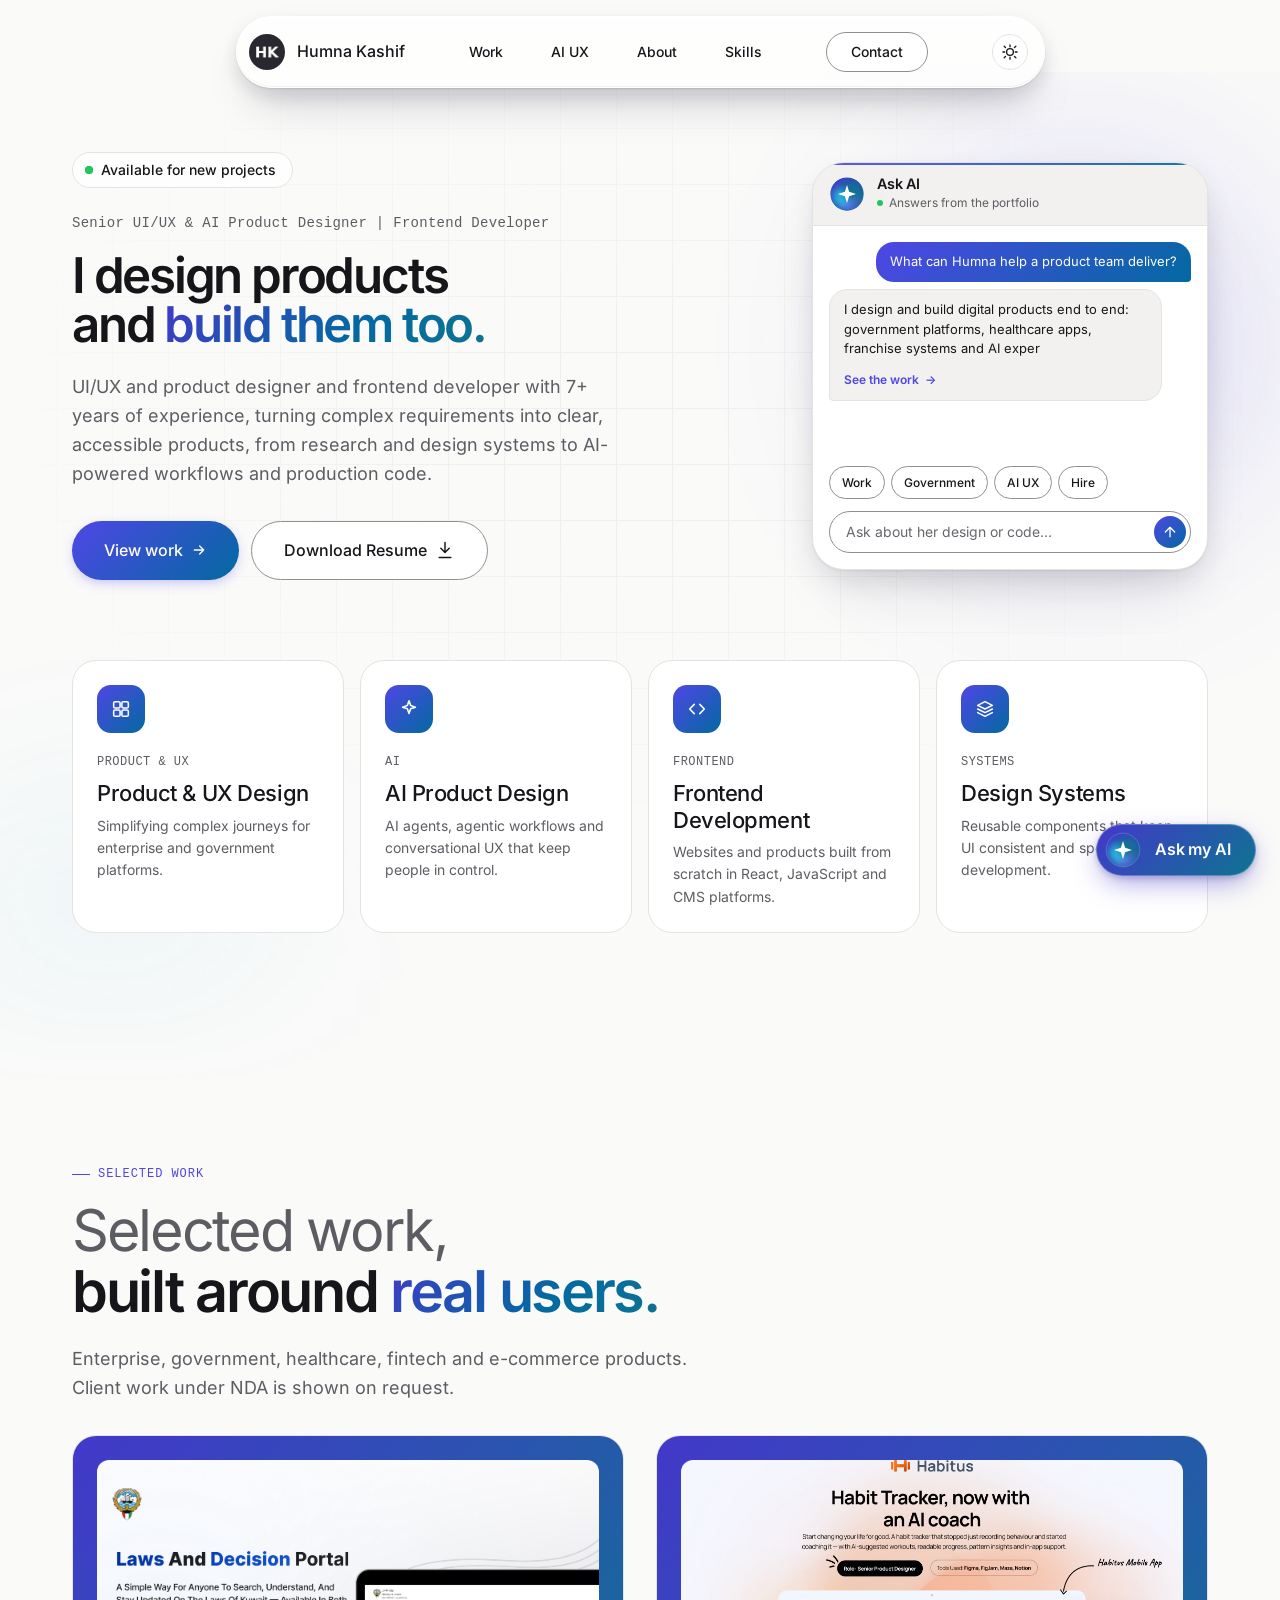
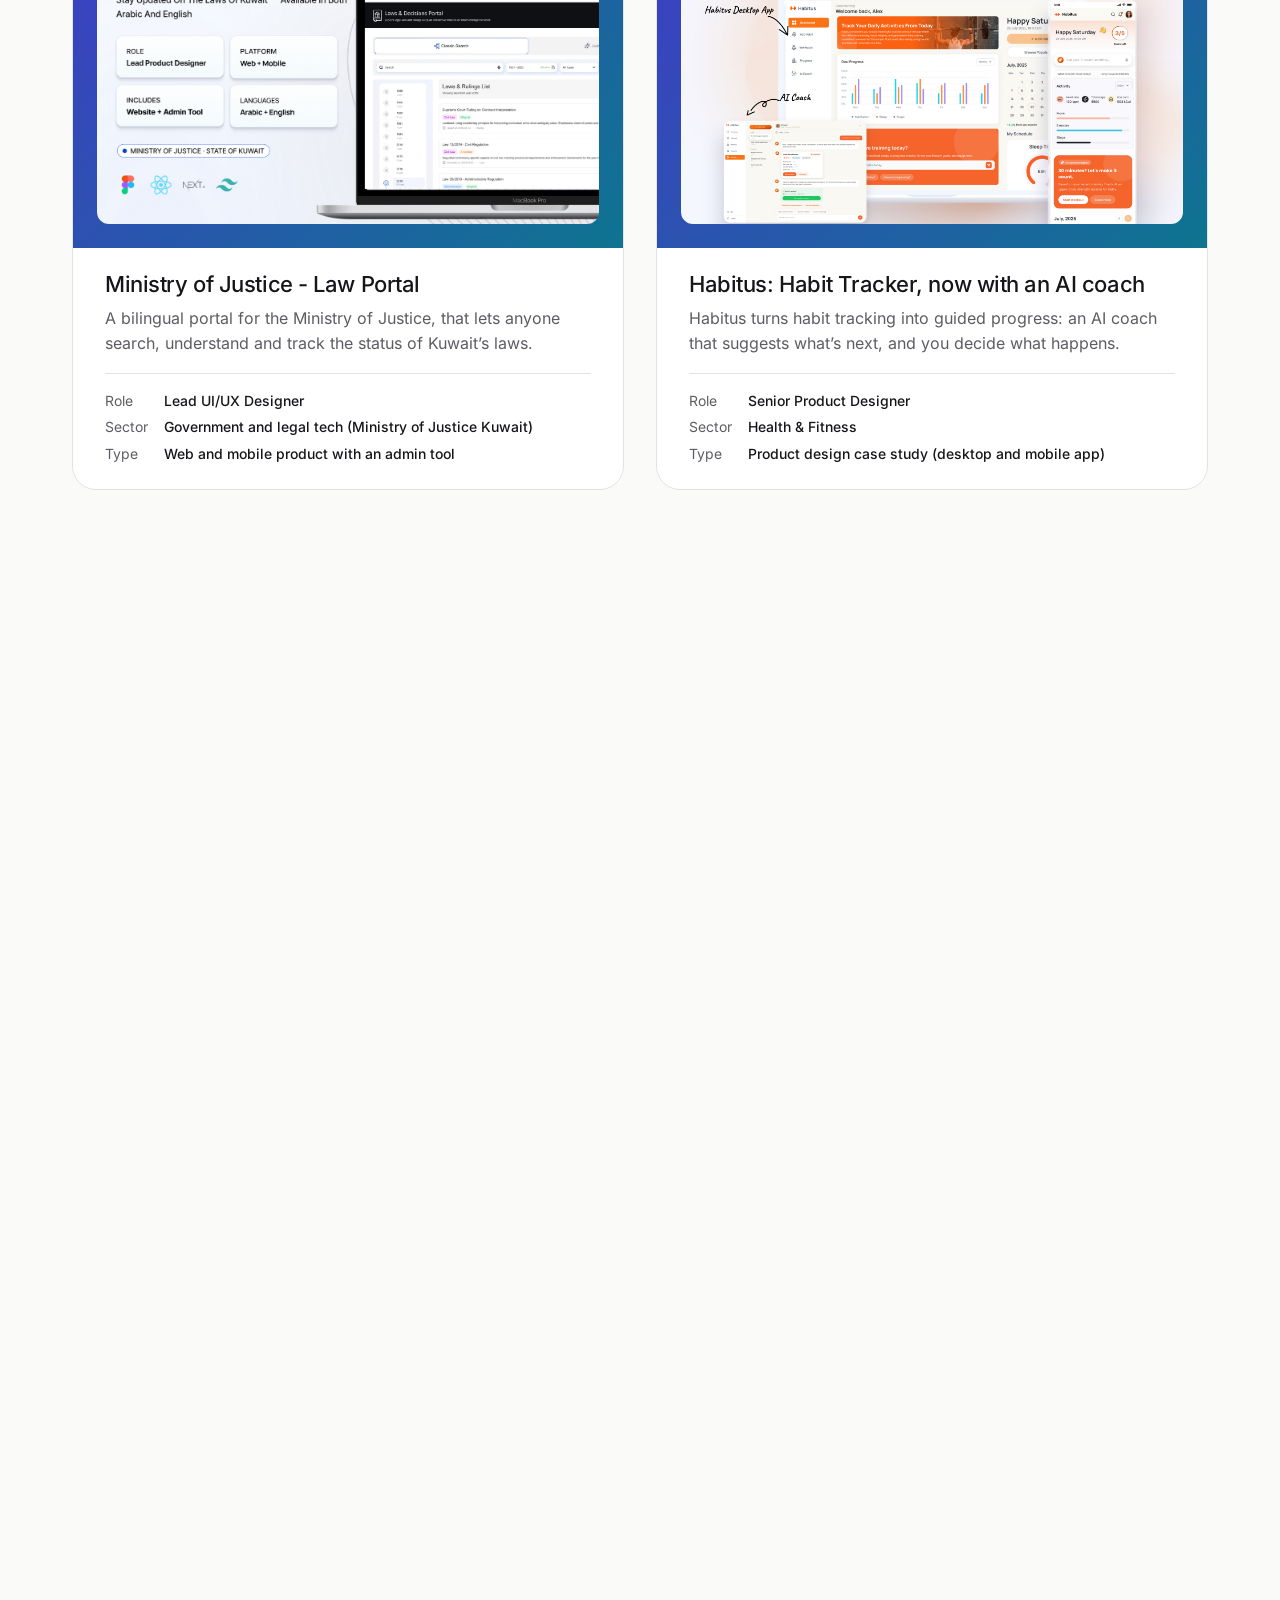
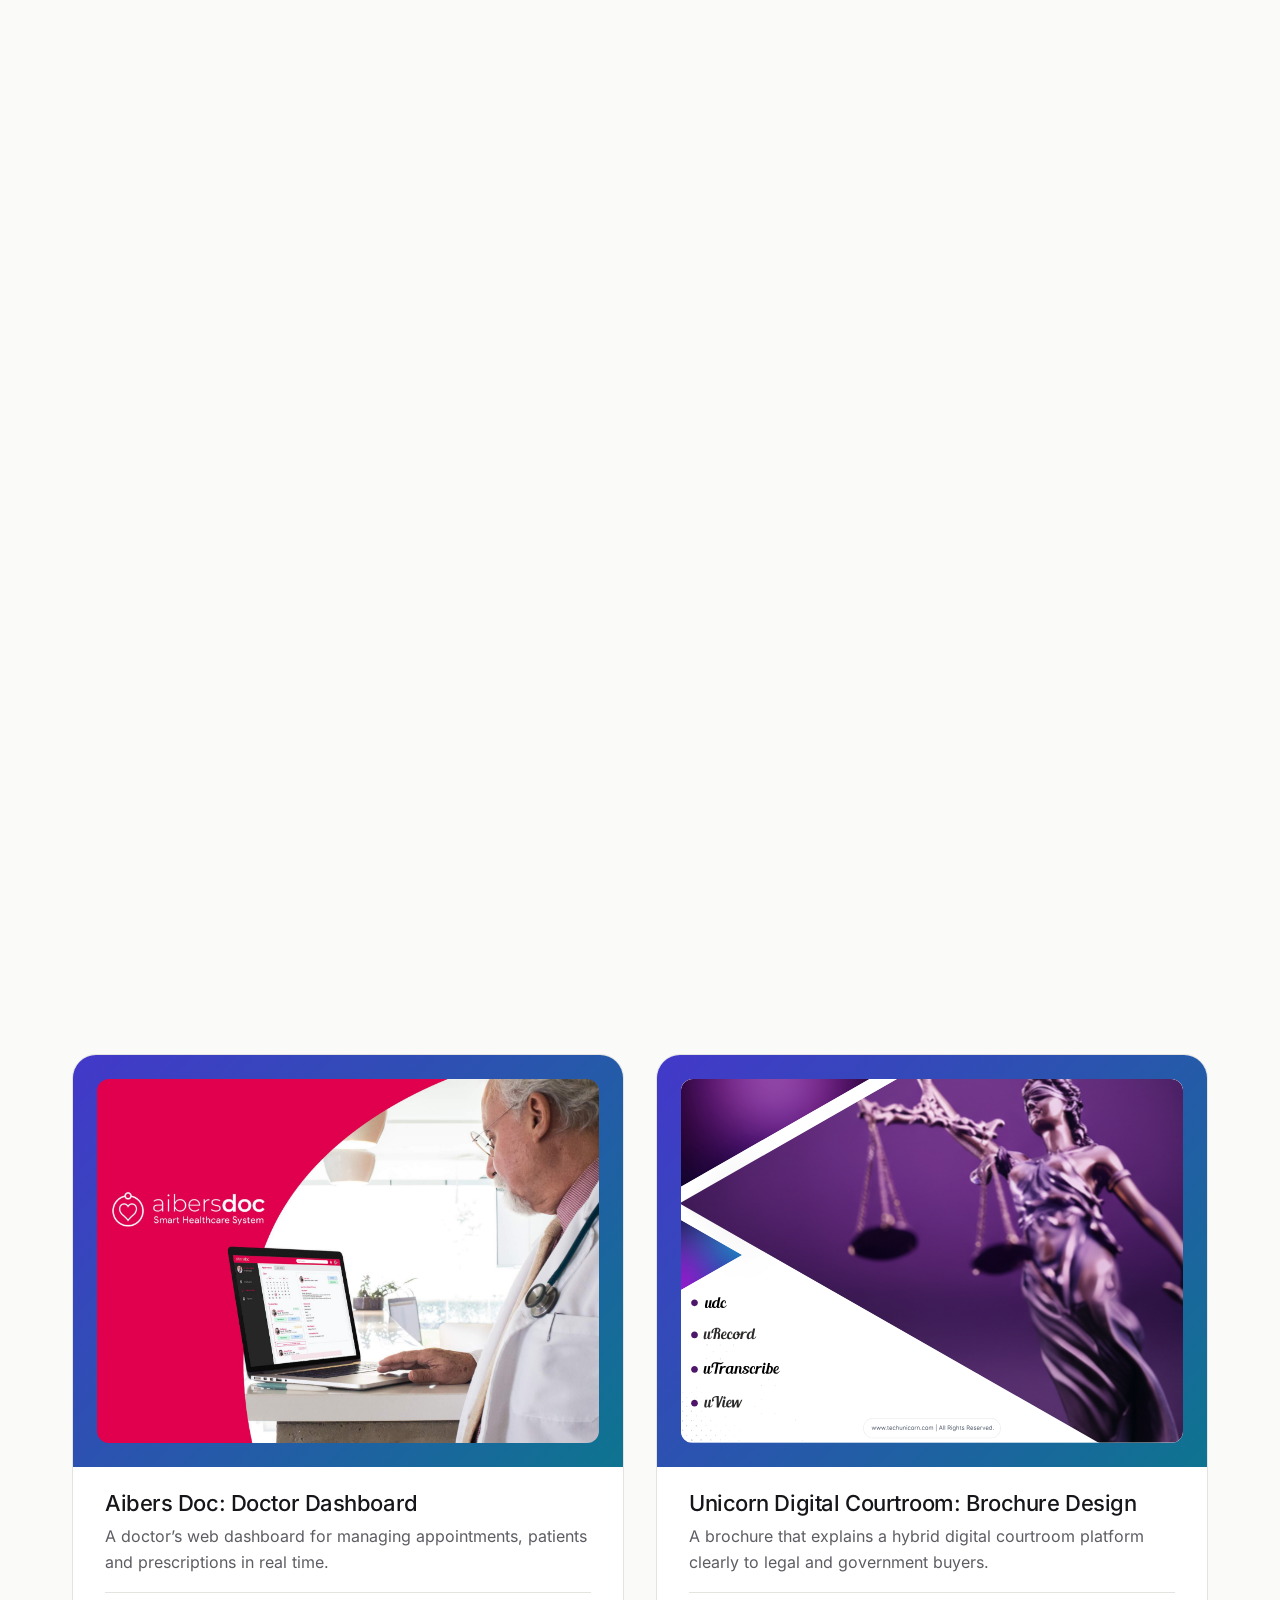
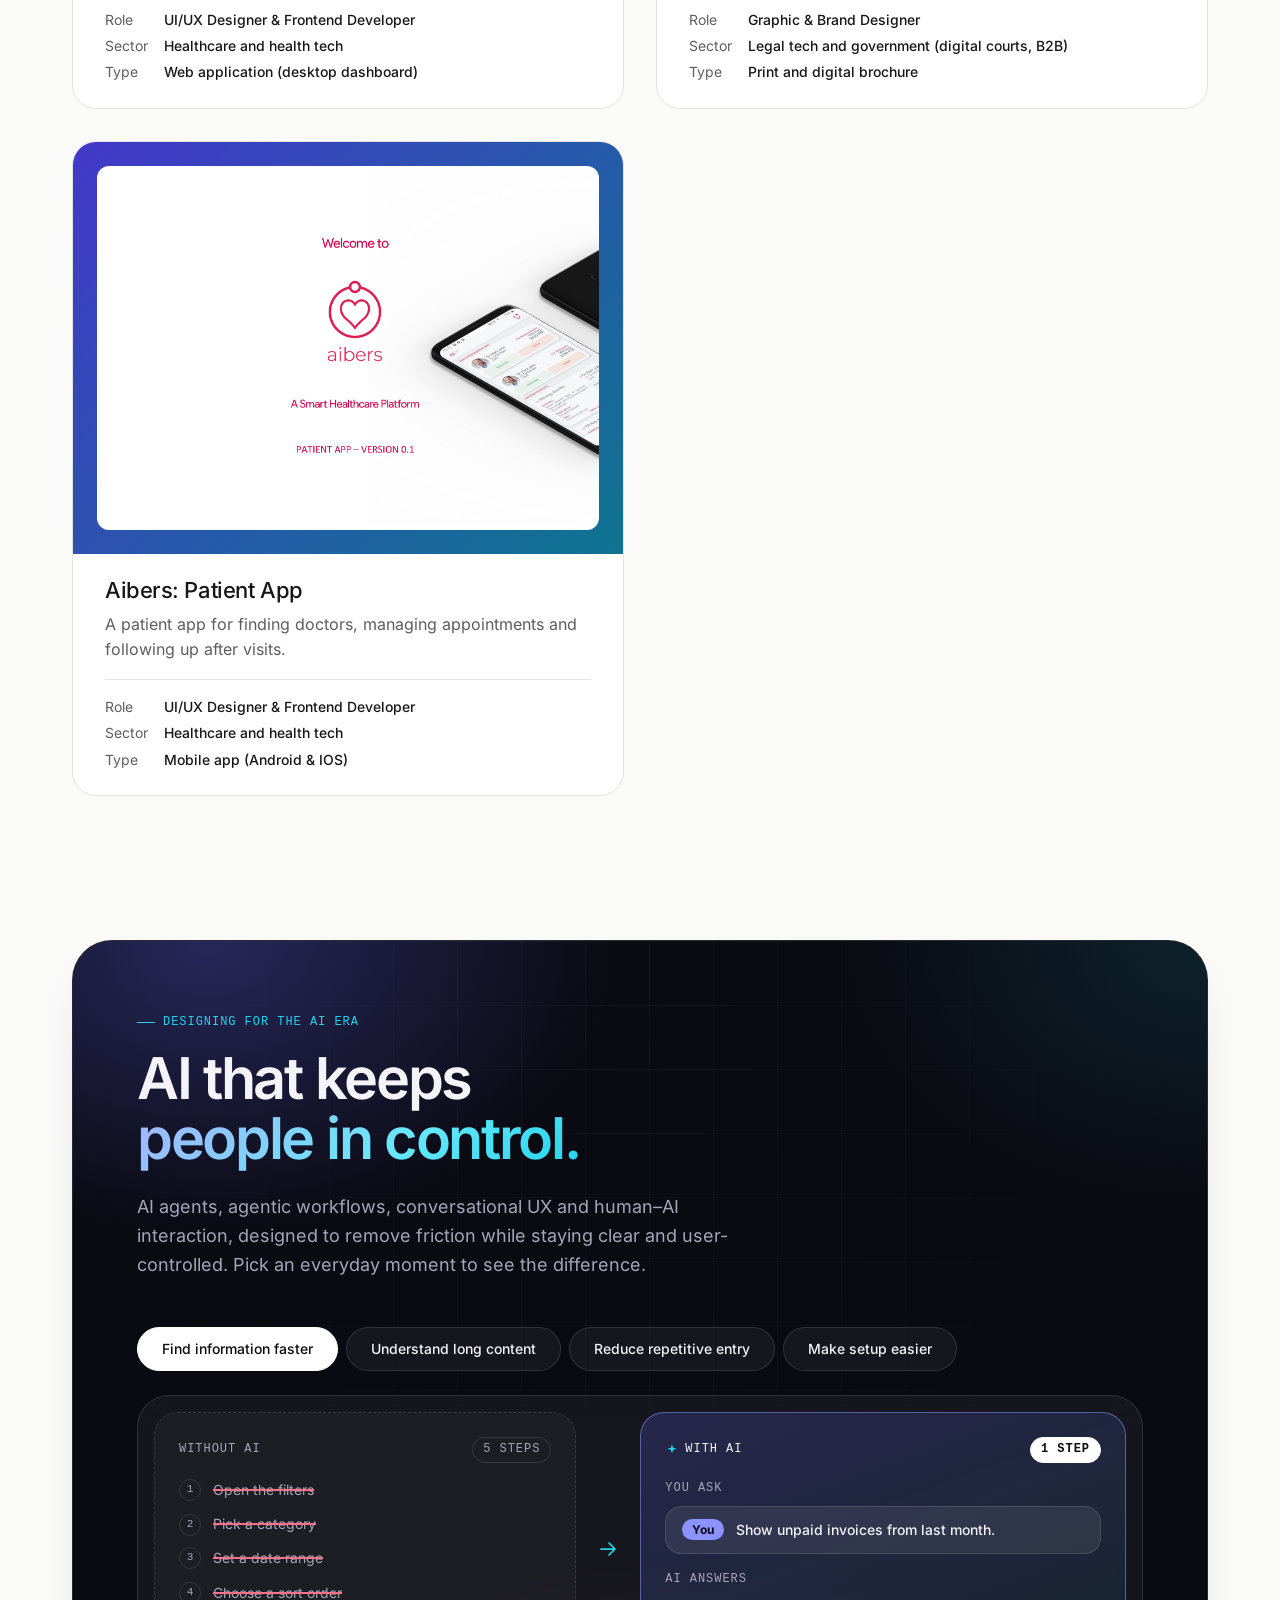
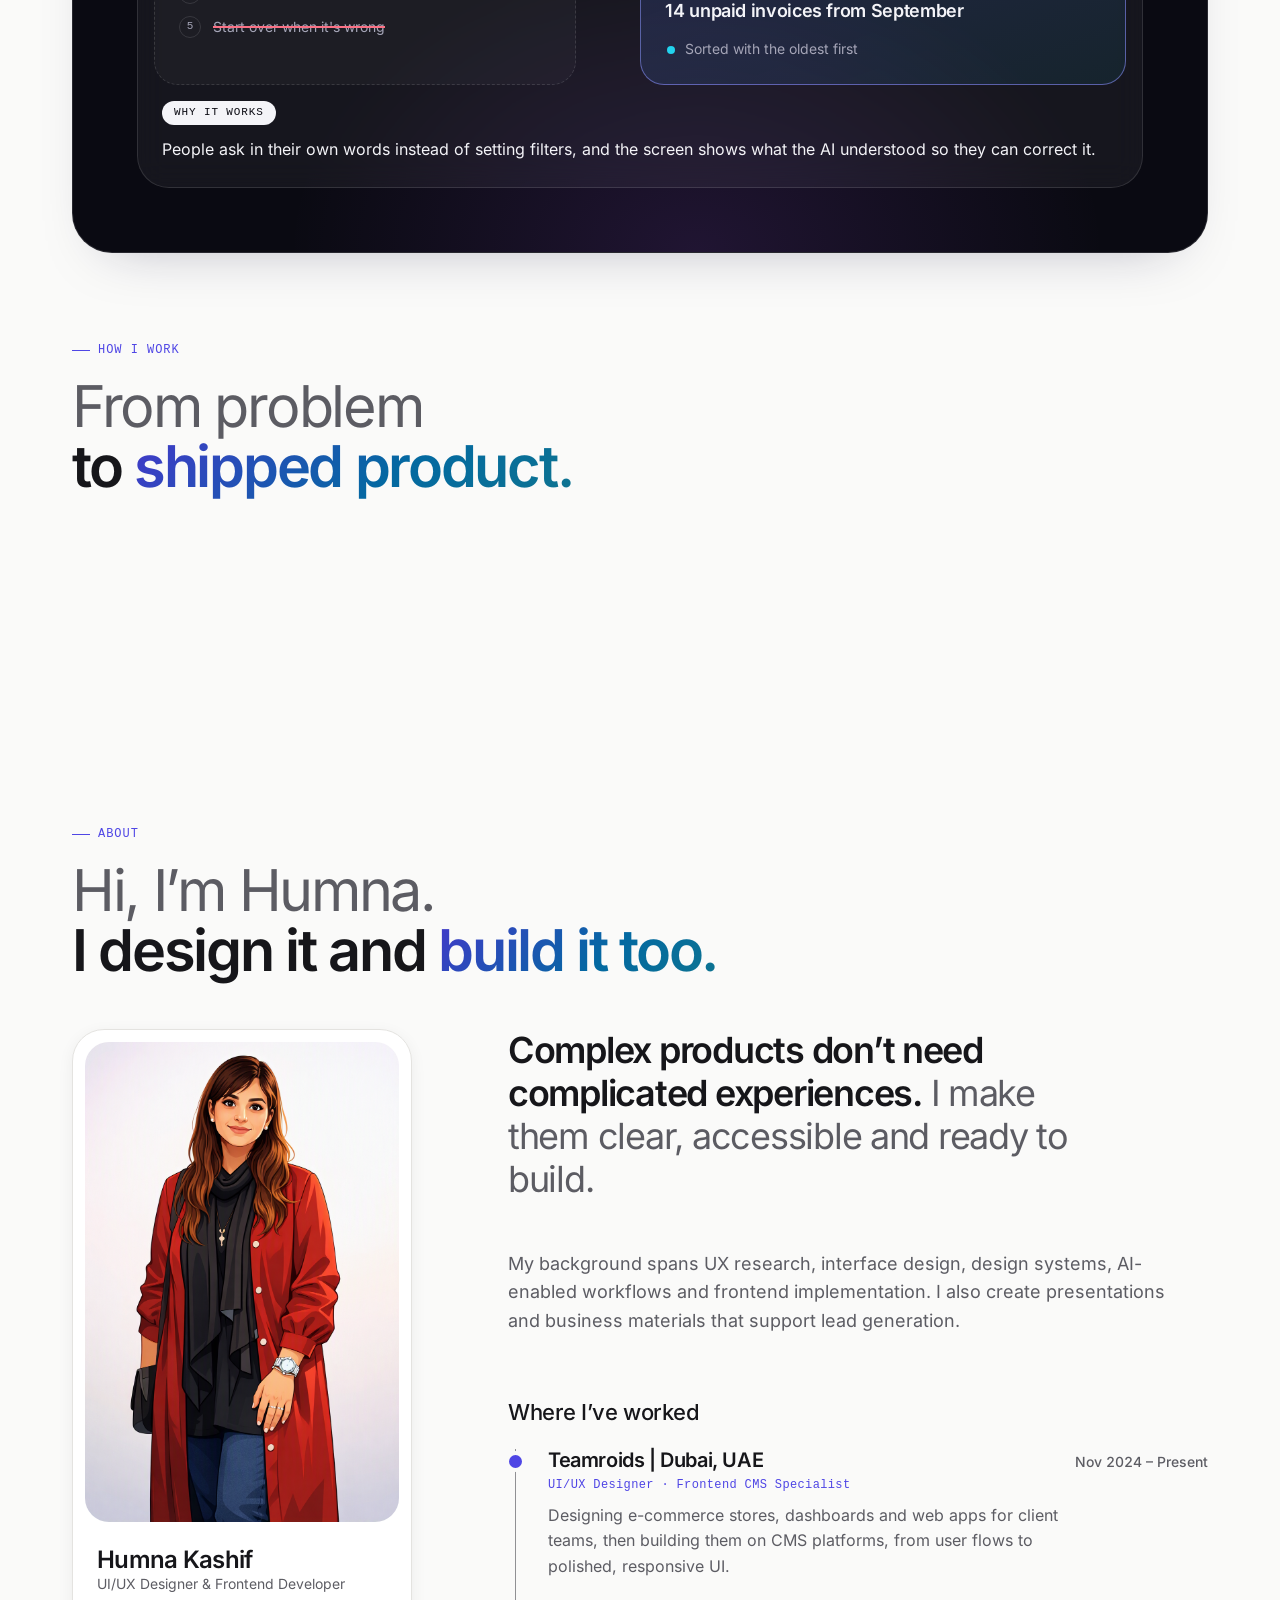
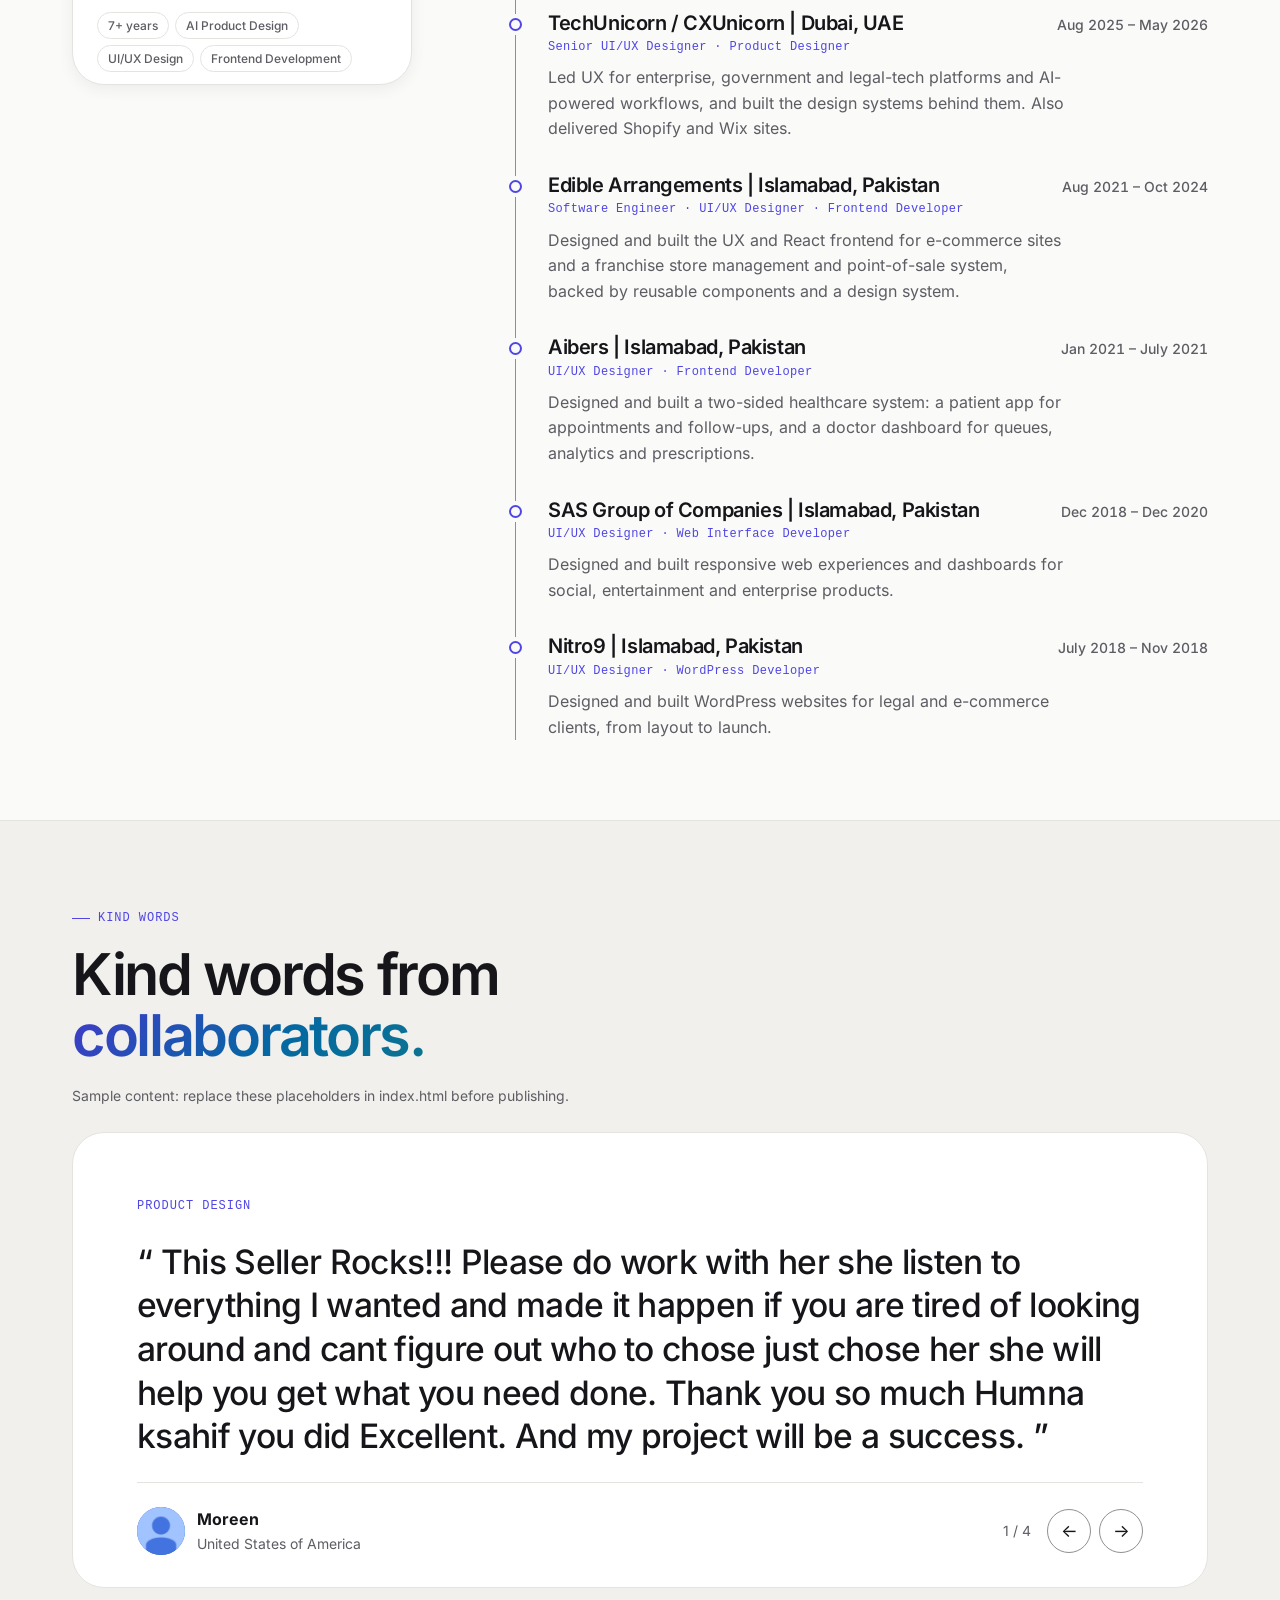
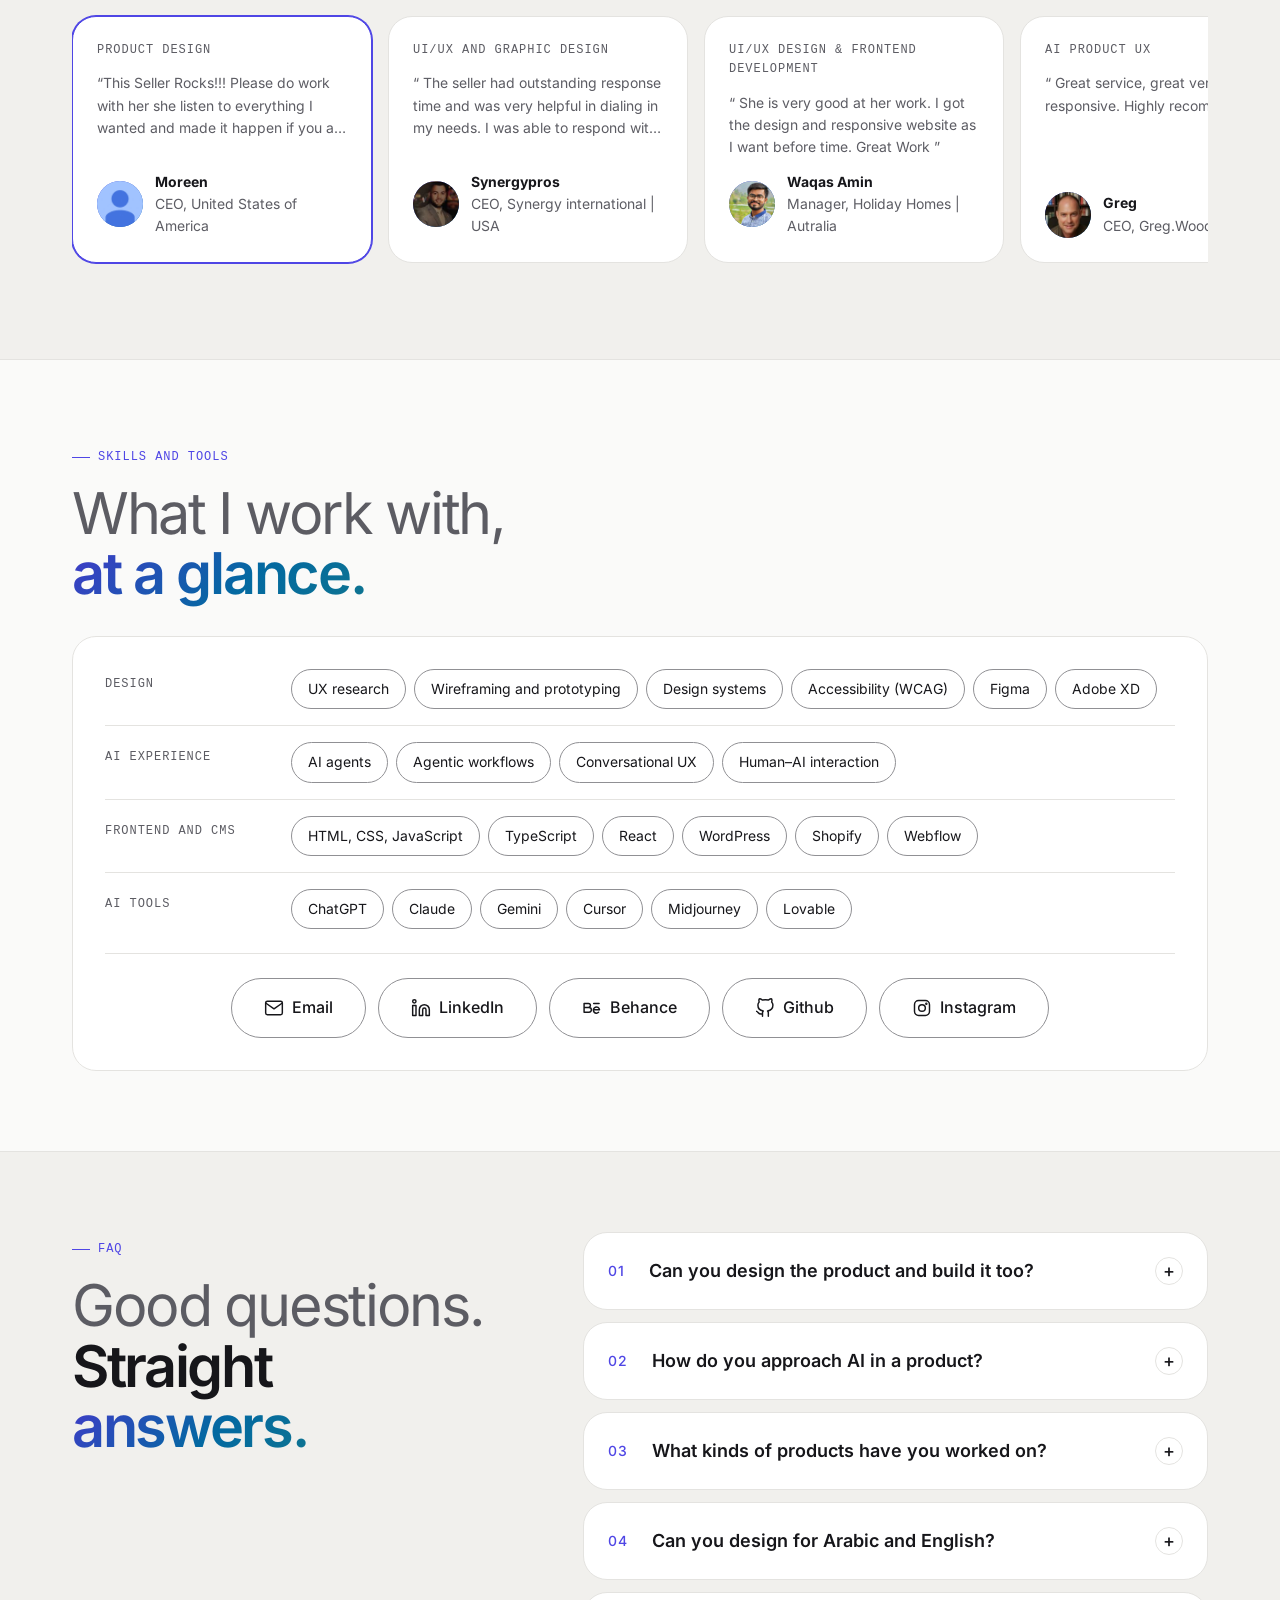
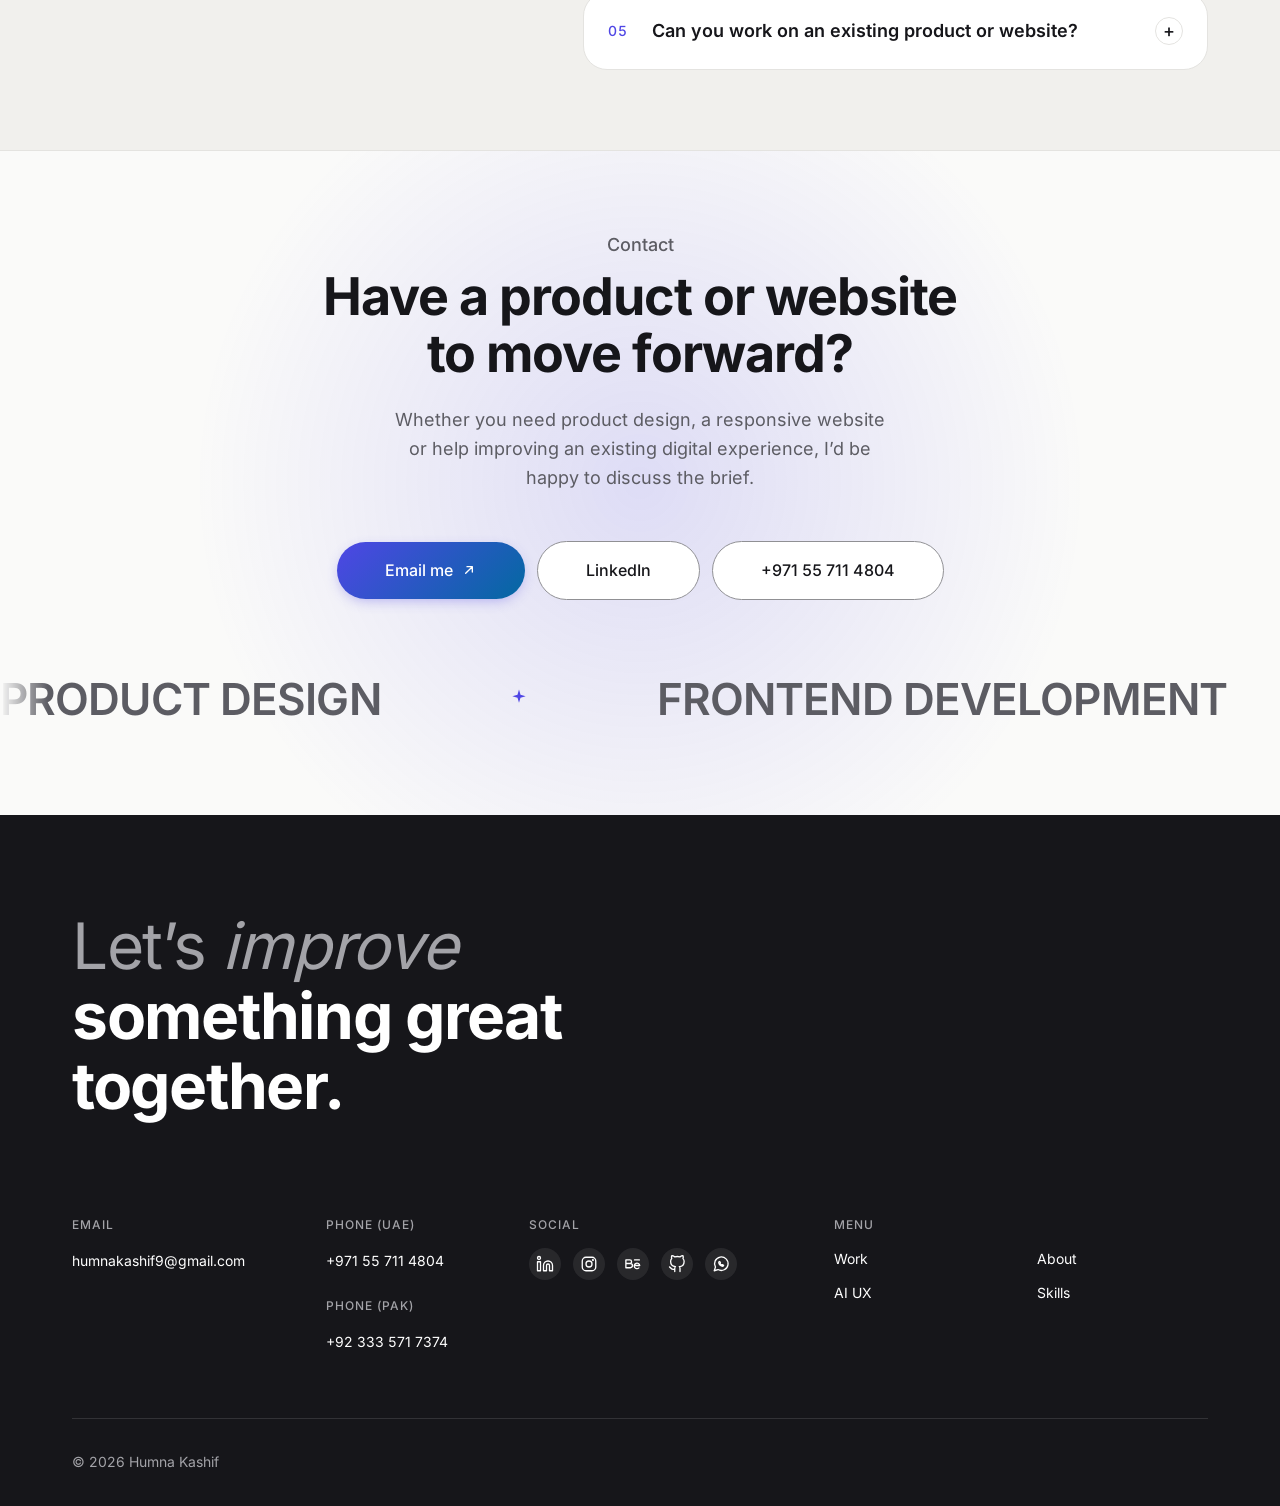
==== commit 03b5ae2e: "Update index.html" ====
--- a/index.html
+++ b/index.html
@@ -316,7 +316,7 @@
             </a>
           </article>
           <article class="project-card reveal-on-scroll">
-            <a class="project-card__link" href="assets/case-studies/habitus-case-study.pdf" data-case-study="assets/case-studies/habitus-case-study.pdf" data-case-study-title="Habitus: Habit Tracker, now with an AI coach" aria-haspopup="dialog">
+            <a class="project-card__link" href="assets/case-studies/habitus-case-study.jpg" data-case-study="assets/case-studies/habitus-case-study.jpg" data-case-study-title="Habitus: Habit Tracker, now with an AI coach" aria-haspopup="dialog">
               <div class="project-card__media"><div class="project-card__tile" data-hue="0" aria-hidden="true">
                 <img src="assets/images/30.jpg" alt="" width="1200" height="800" loading="lazy" /> 
                 <!-- <span class="project-card__tile-icon"><svg width="22" height="22" viewBox="0 0 24 24" fill="none" aria-hidden="true"><path d="M3 9l9-5 9 5M5 9v9M9 9v9M15 9v9M19 9v9M3 20h18" stroke="currentColor" stroke-width="1.7" stroke-linecap="round" stroke-linejoin="round"/></svg></span> -->
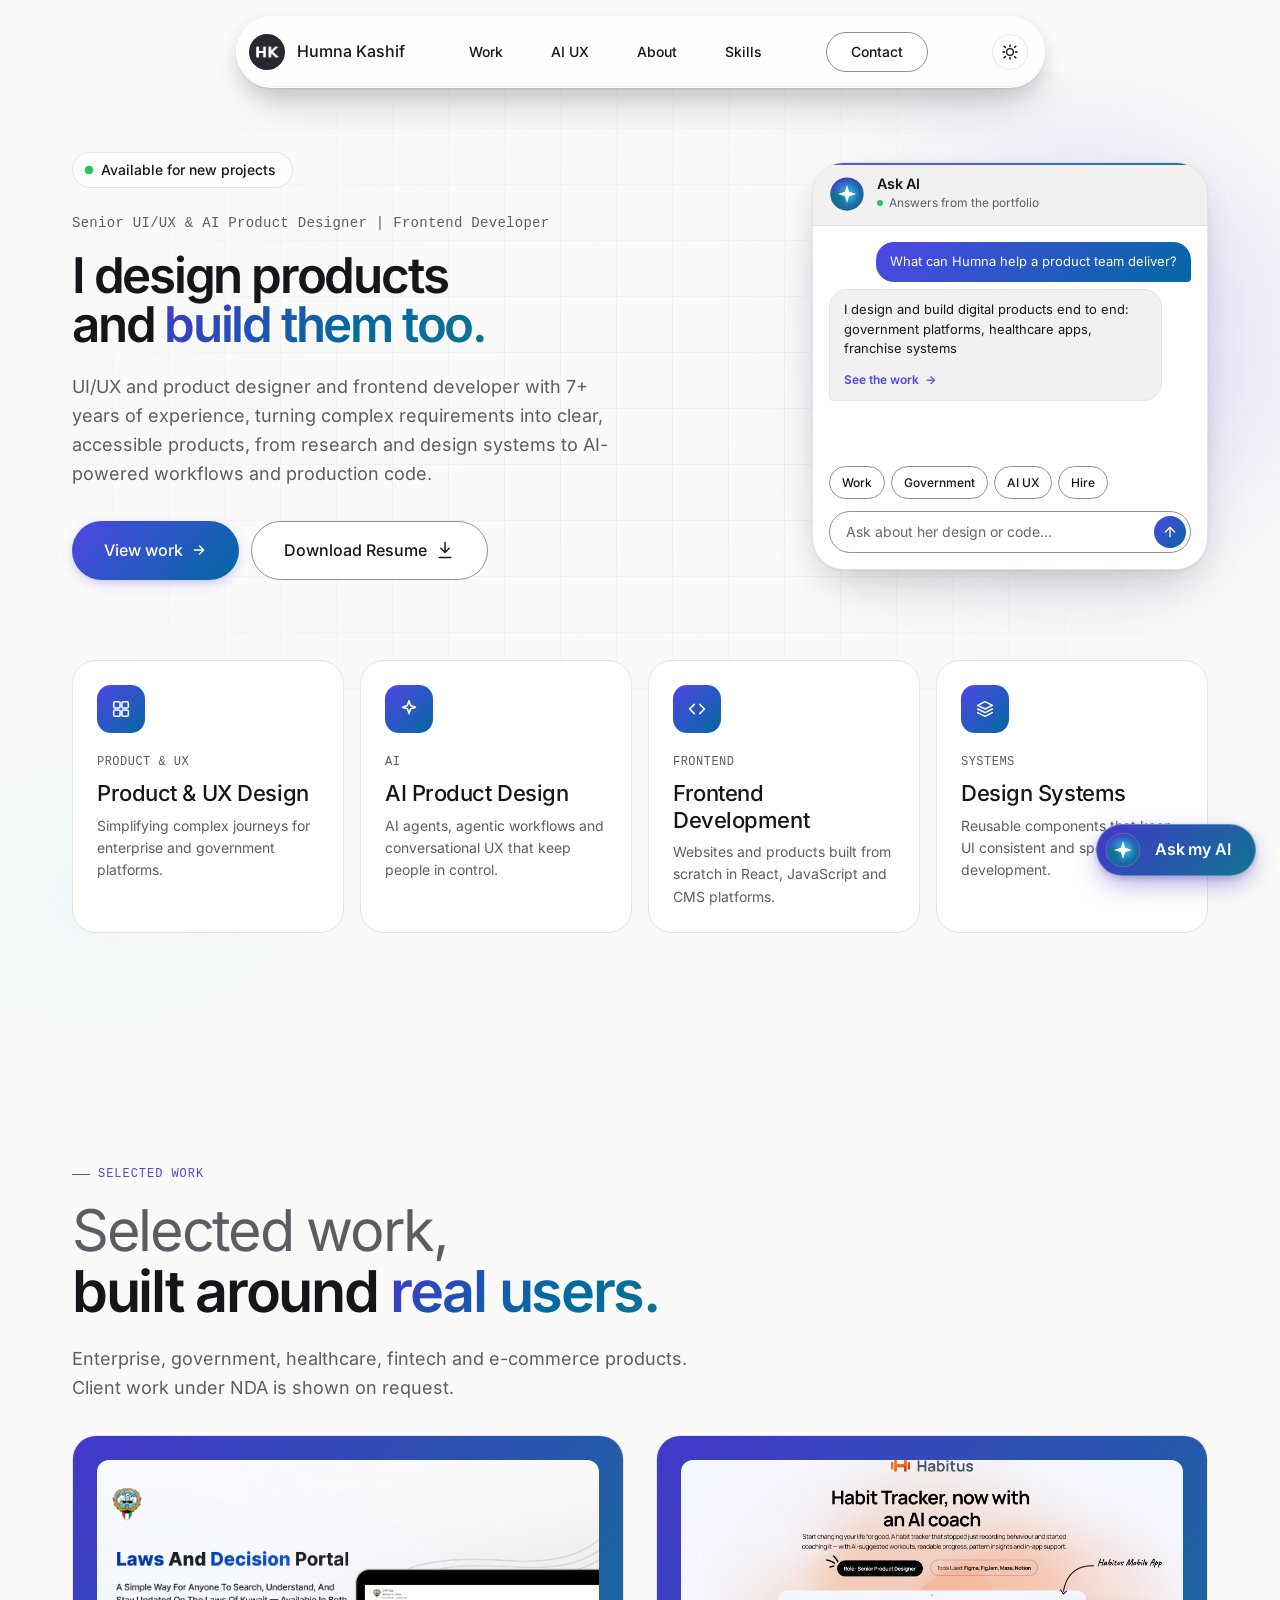
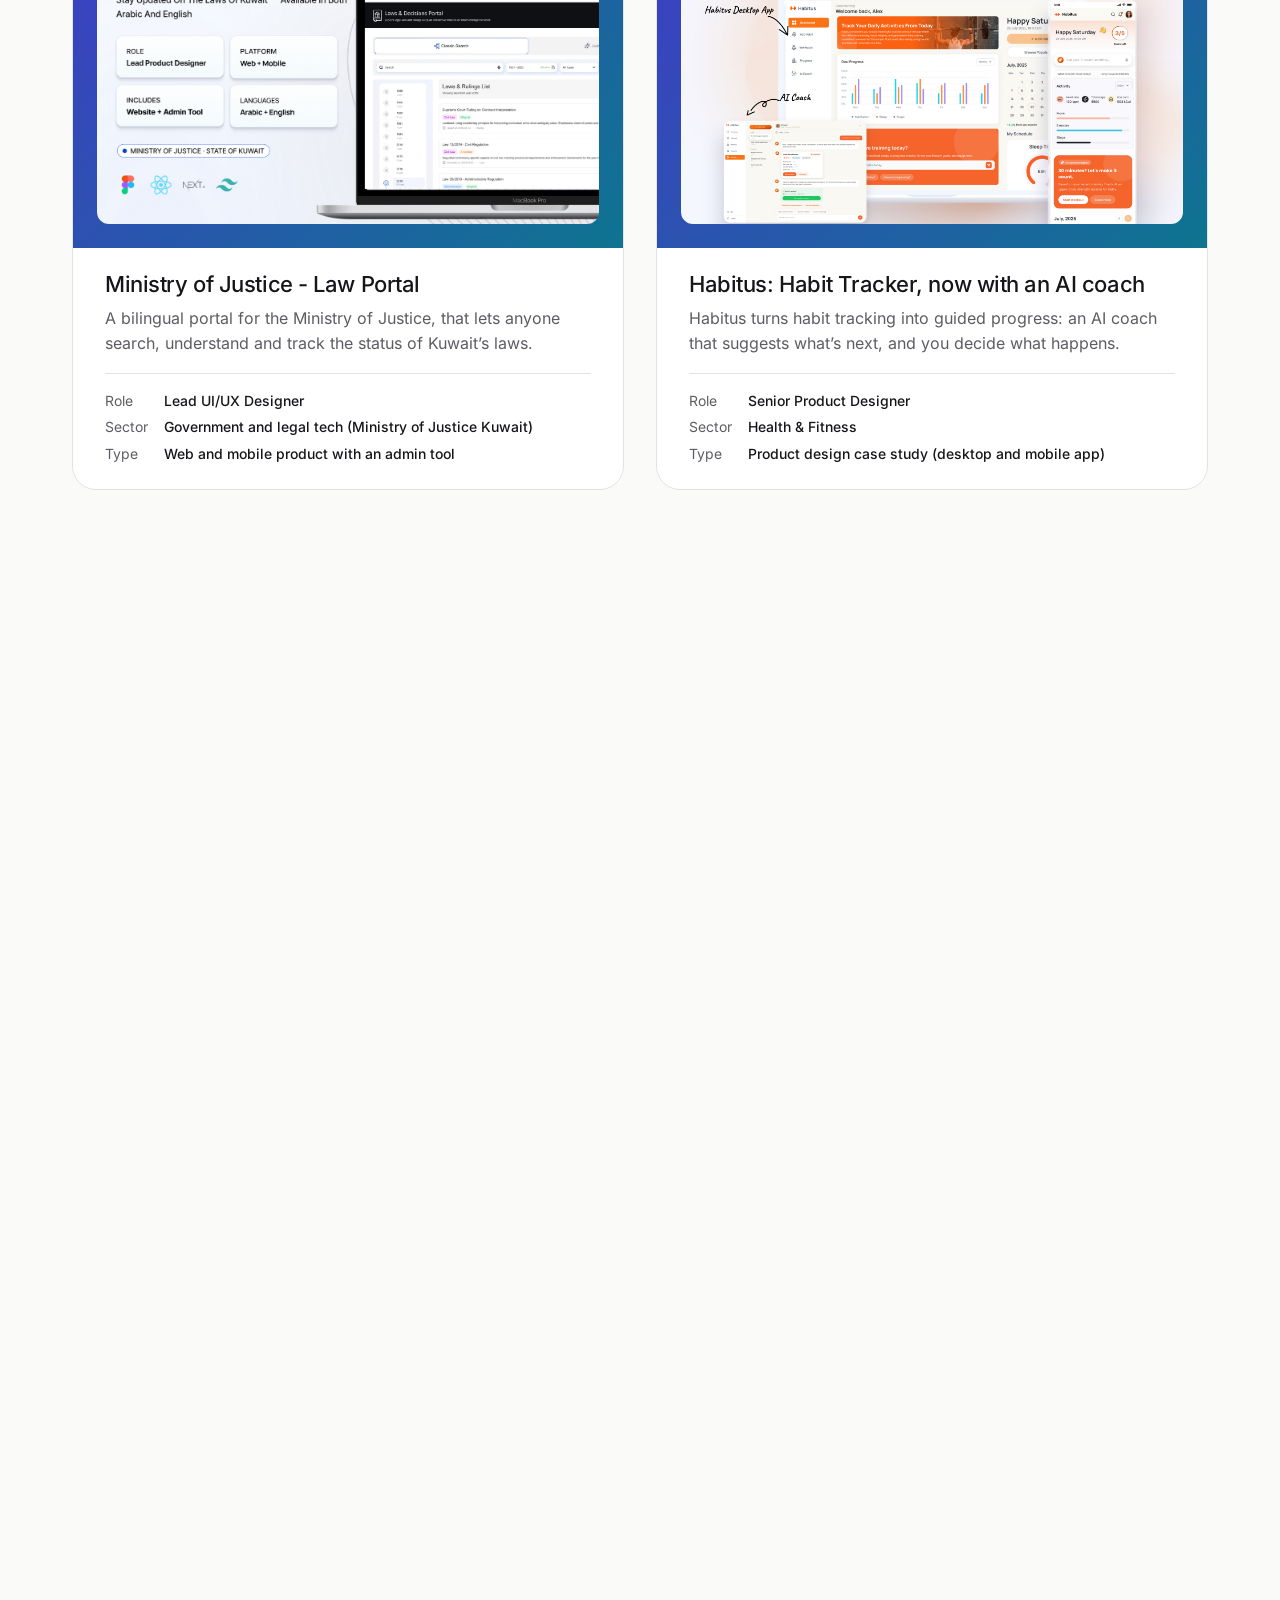
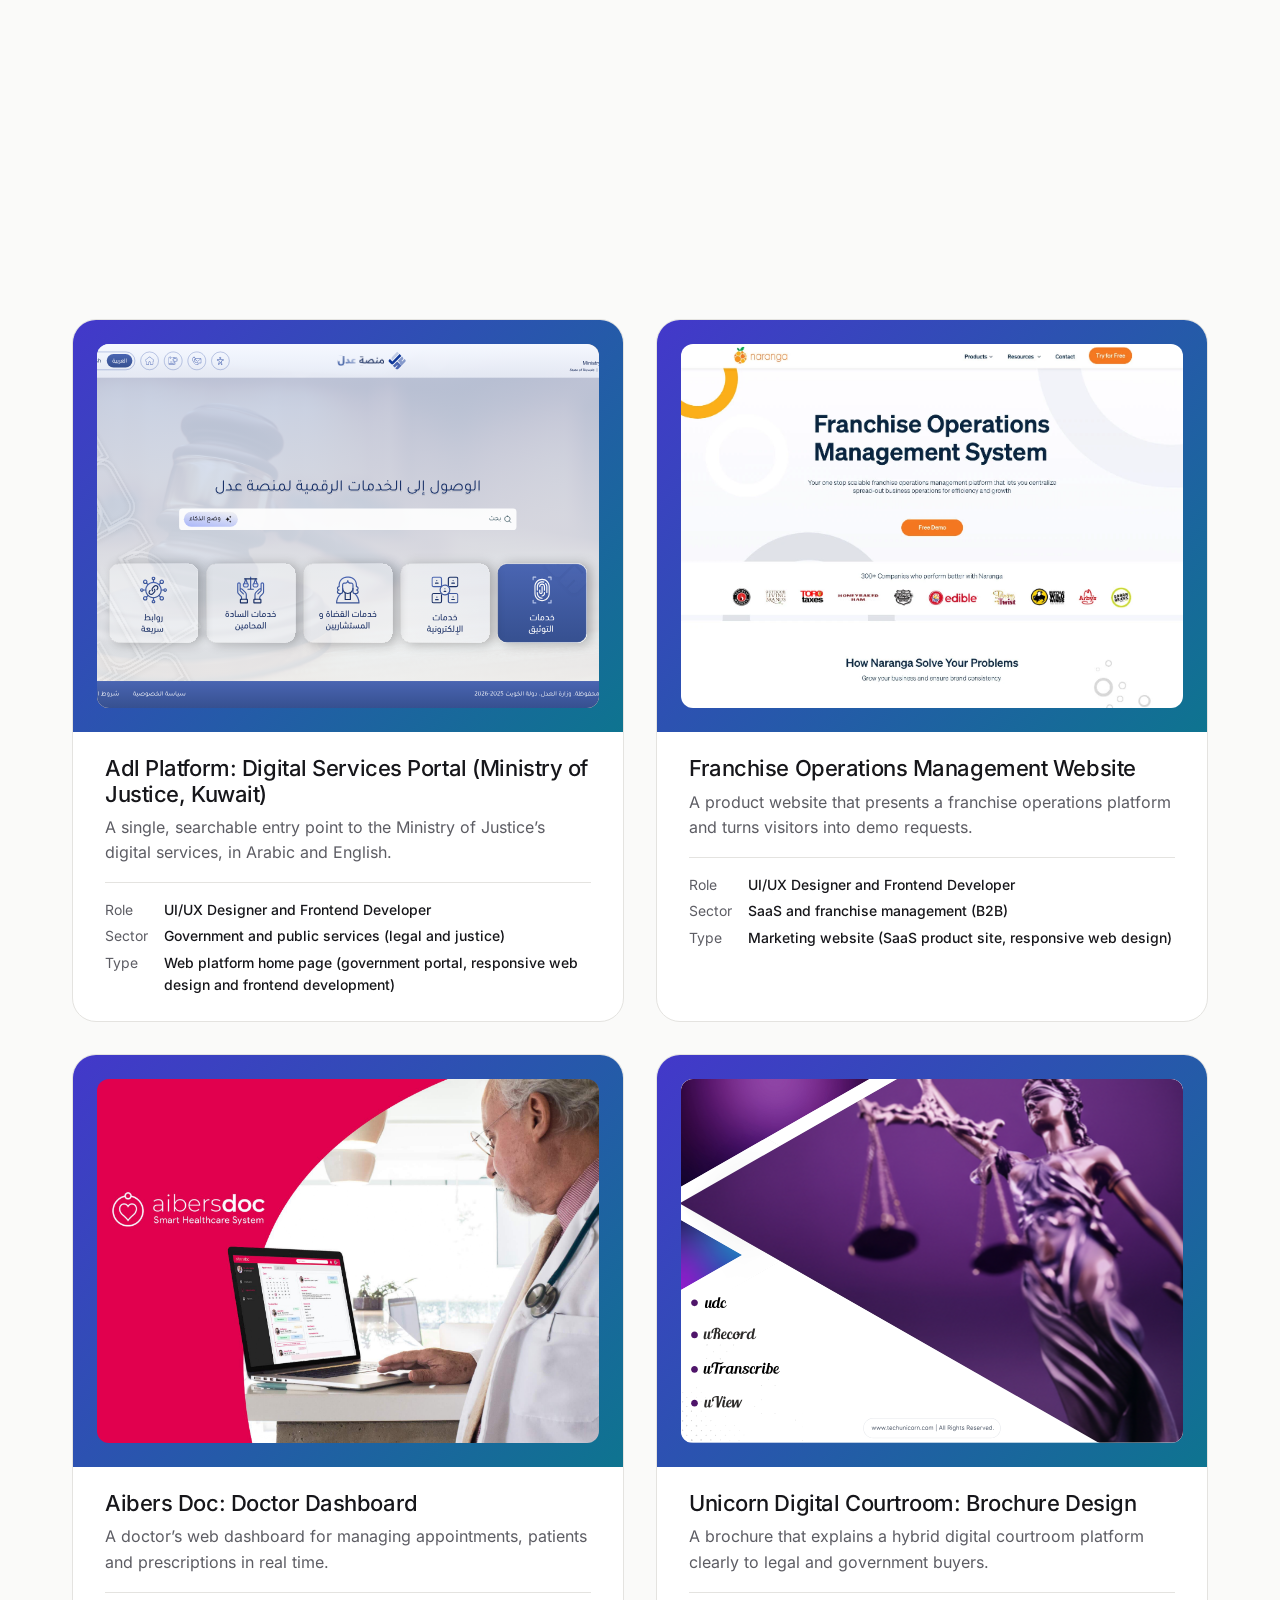
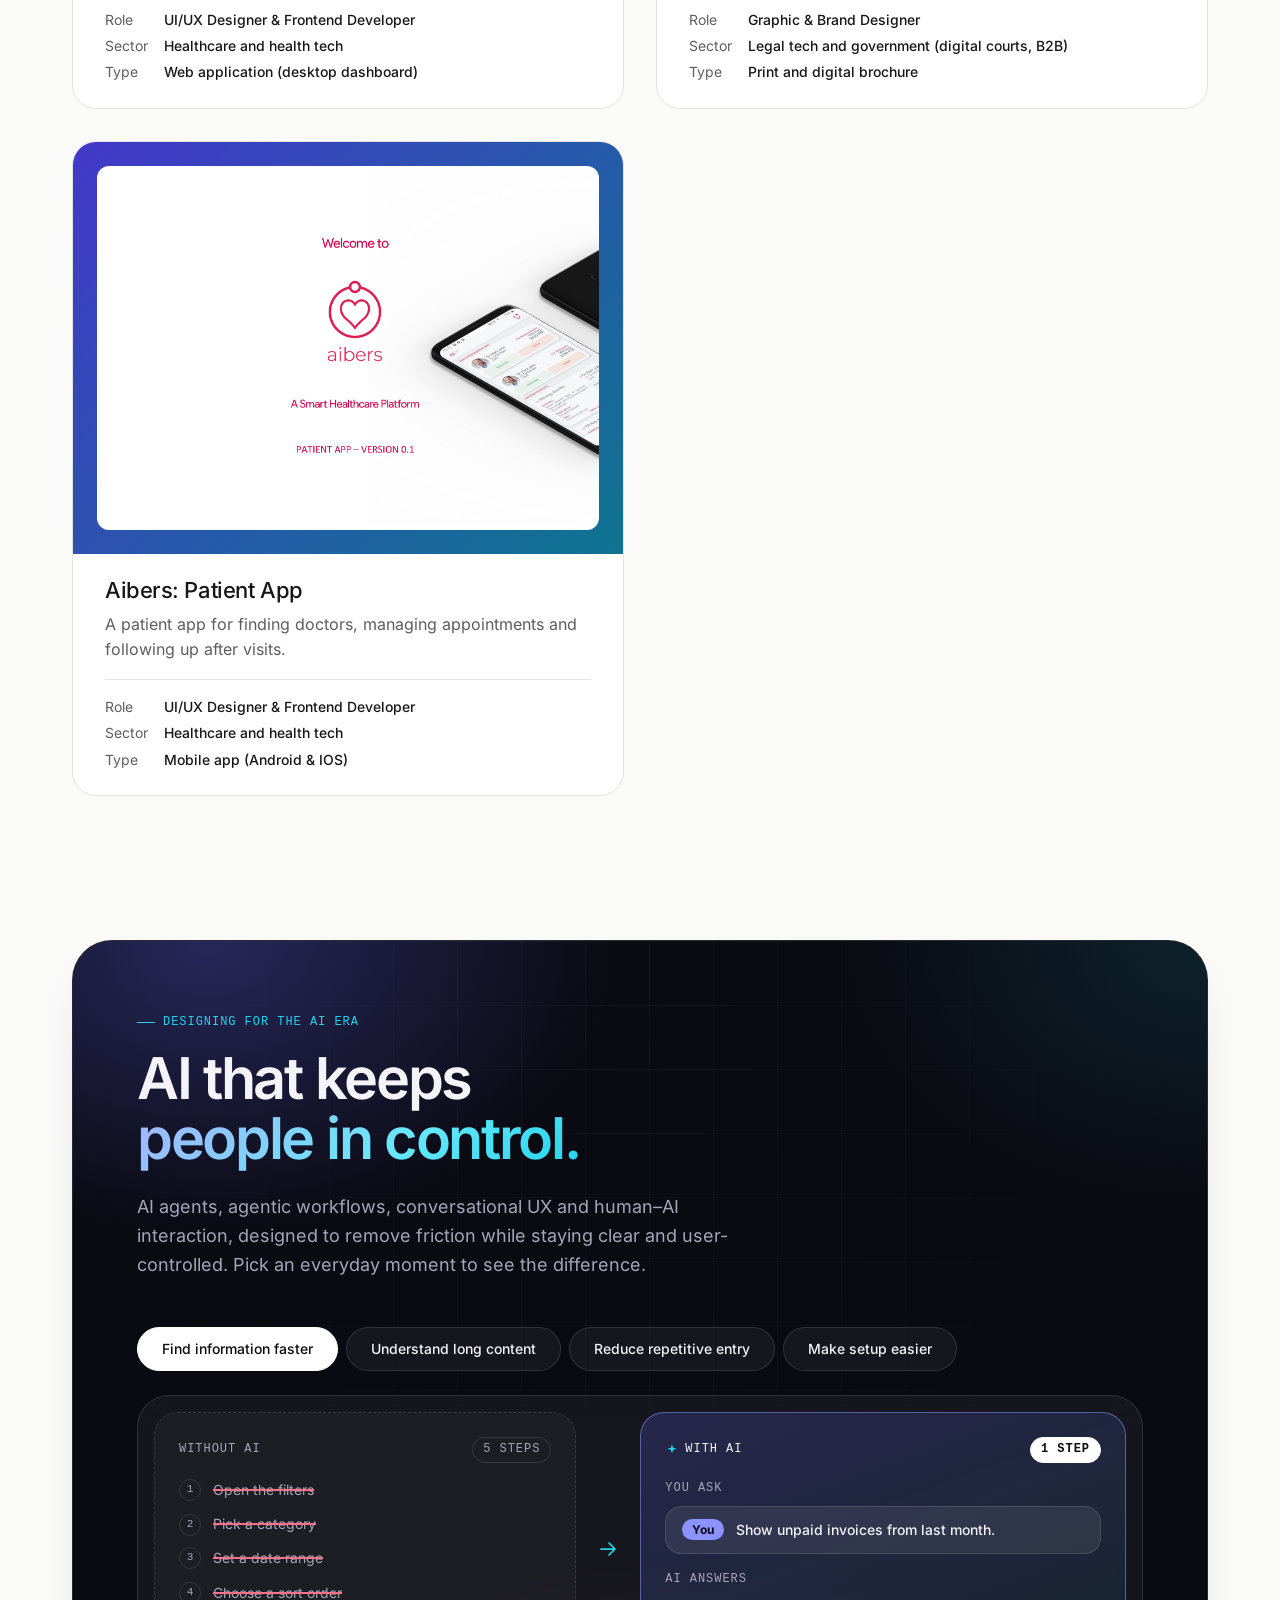
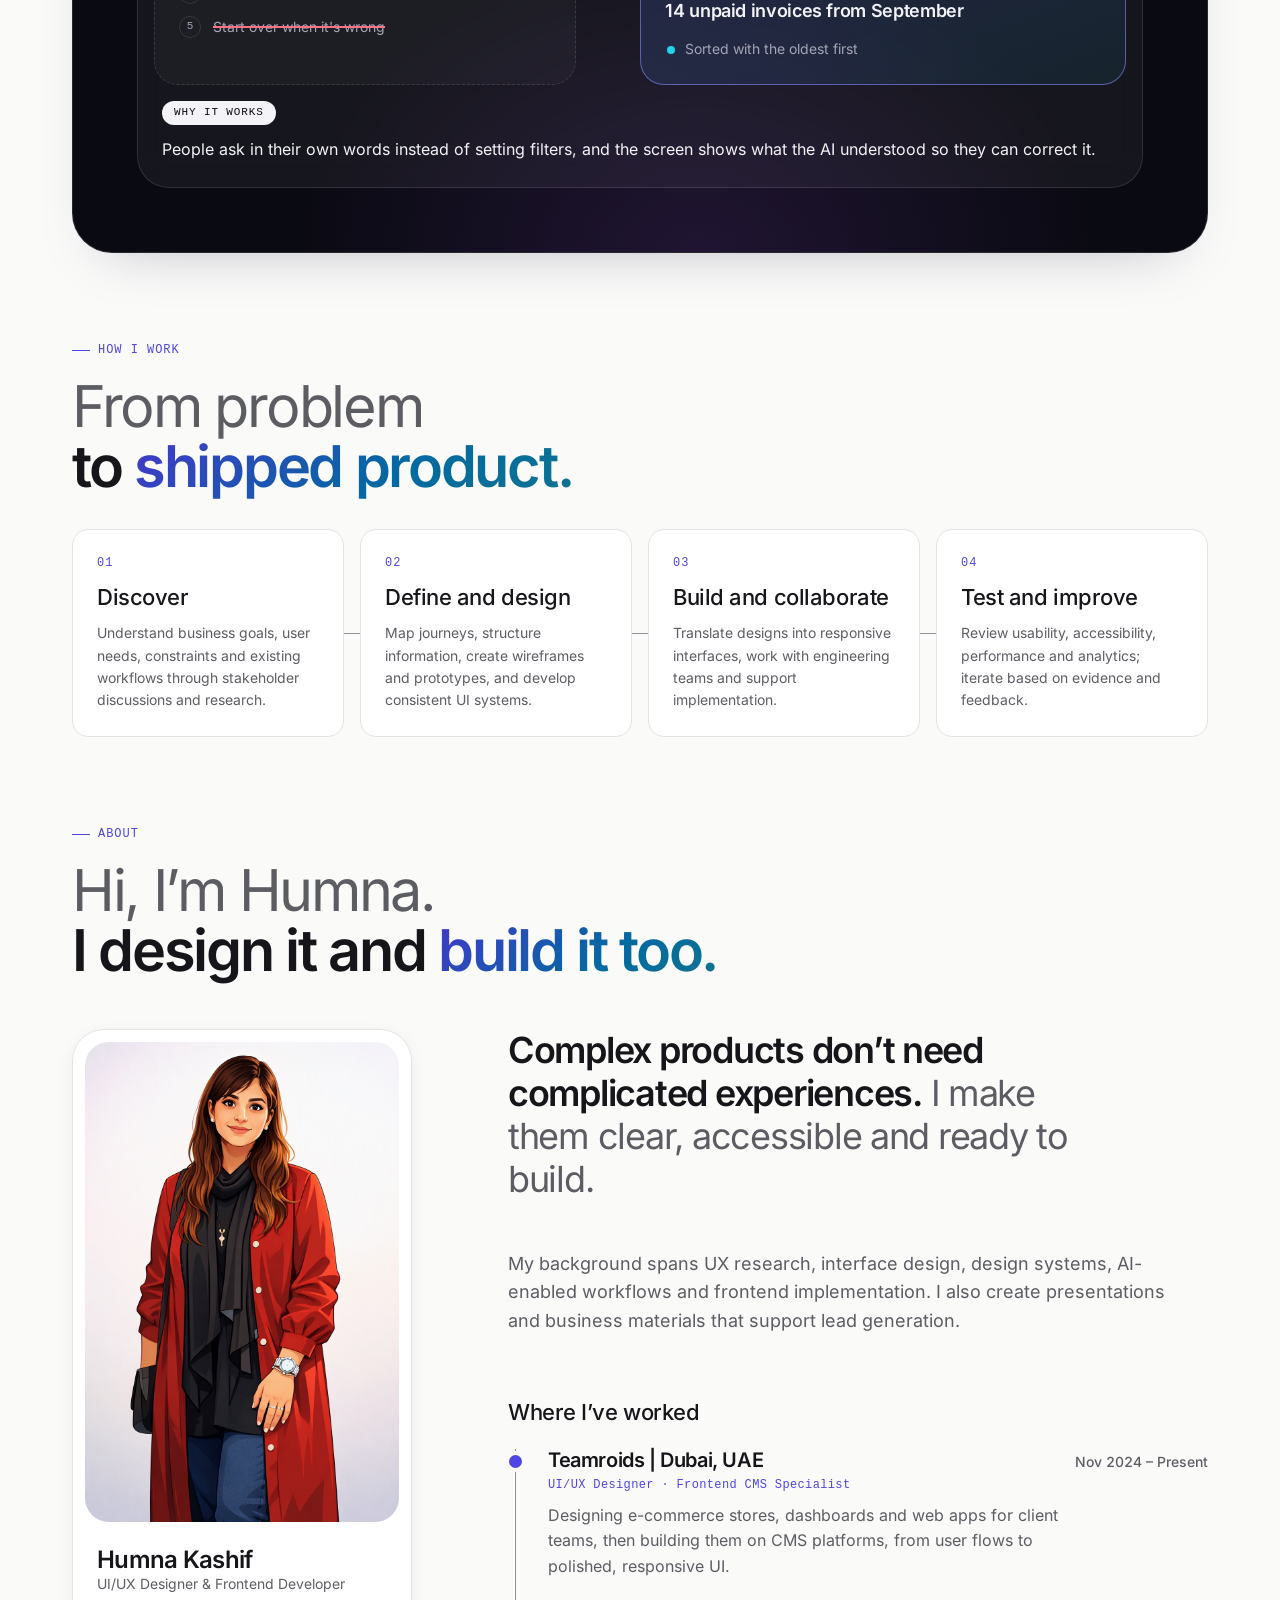
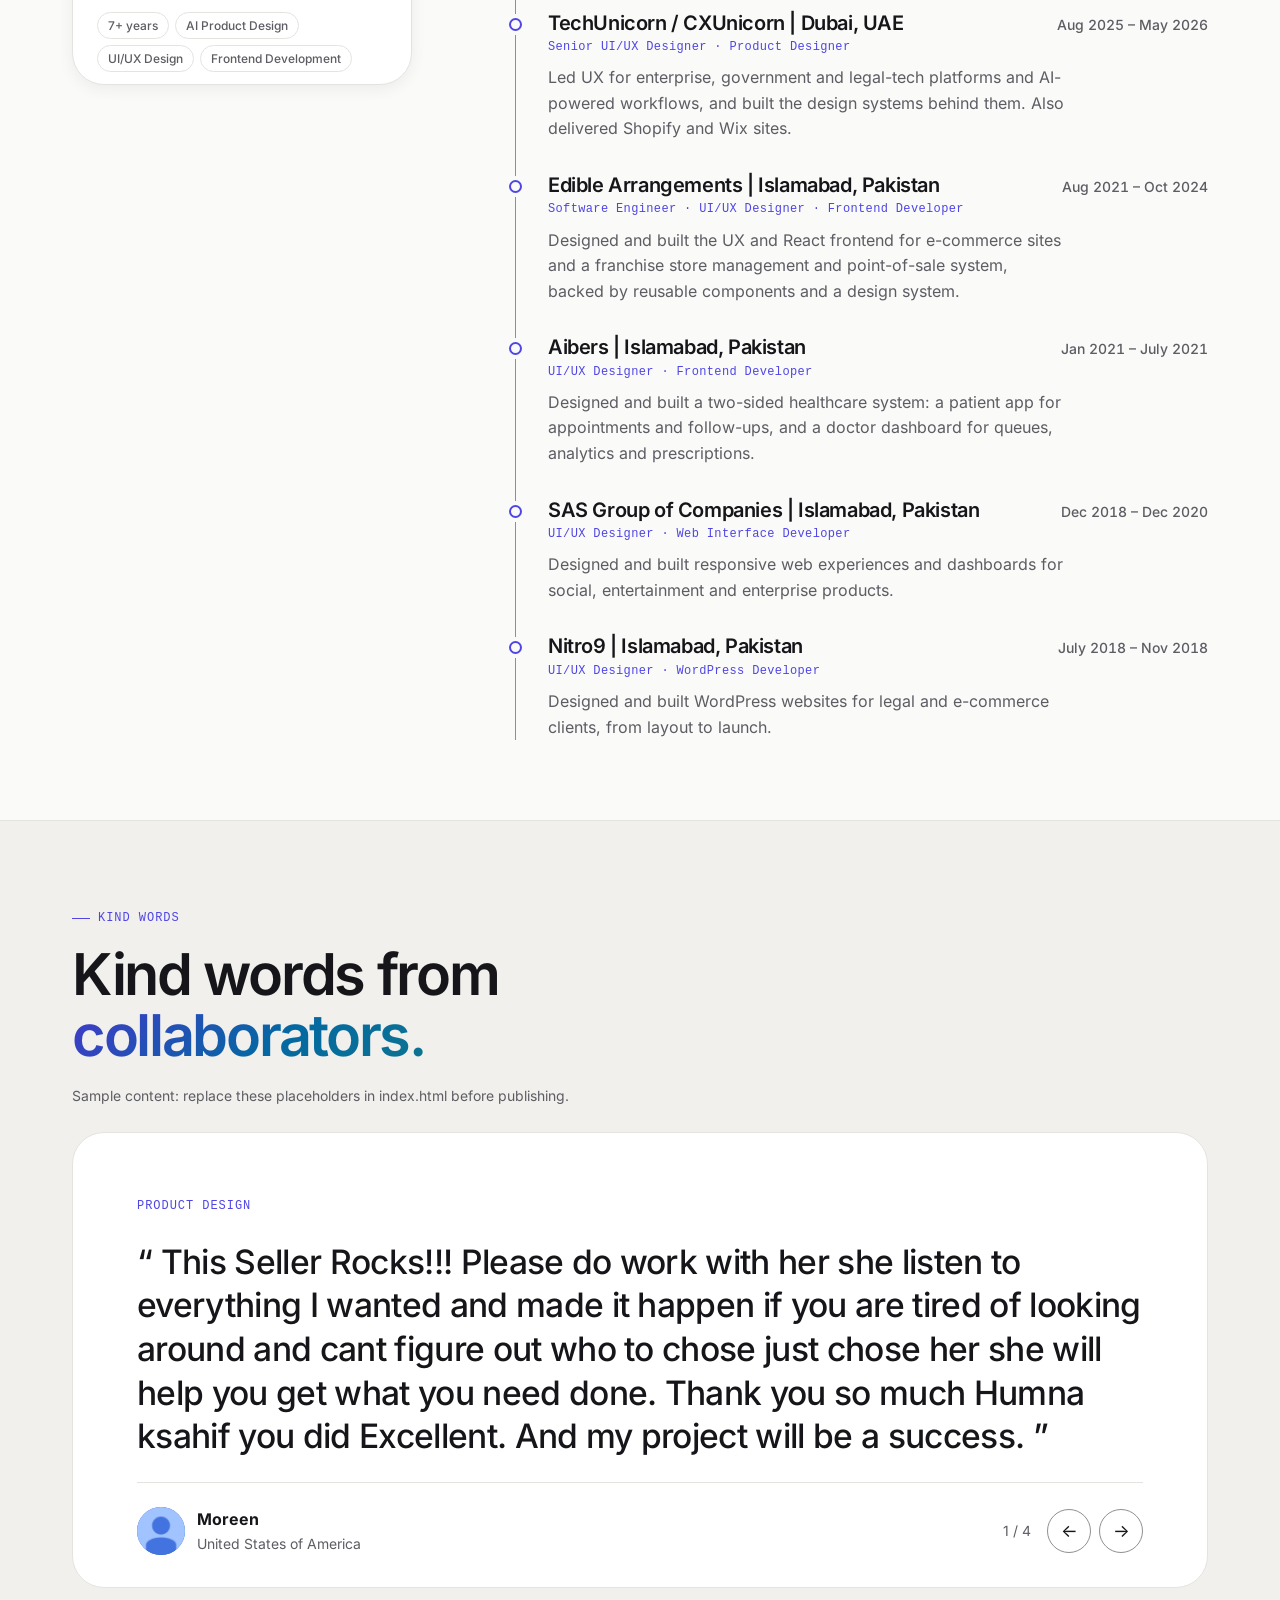
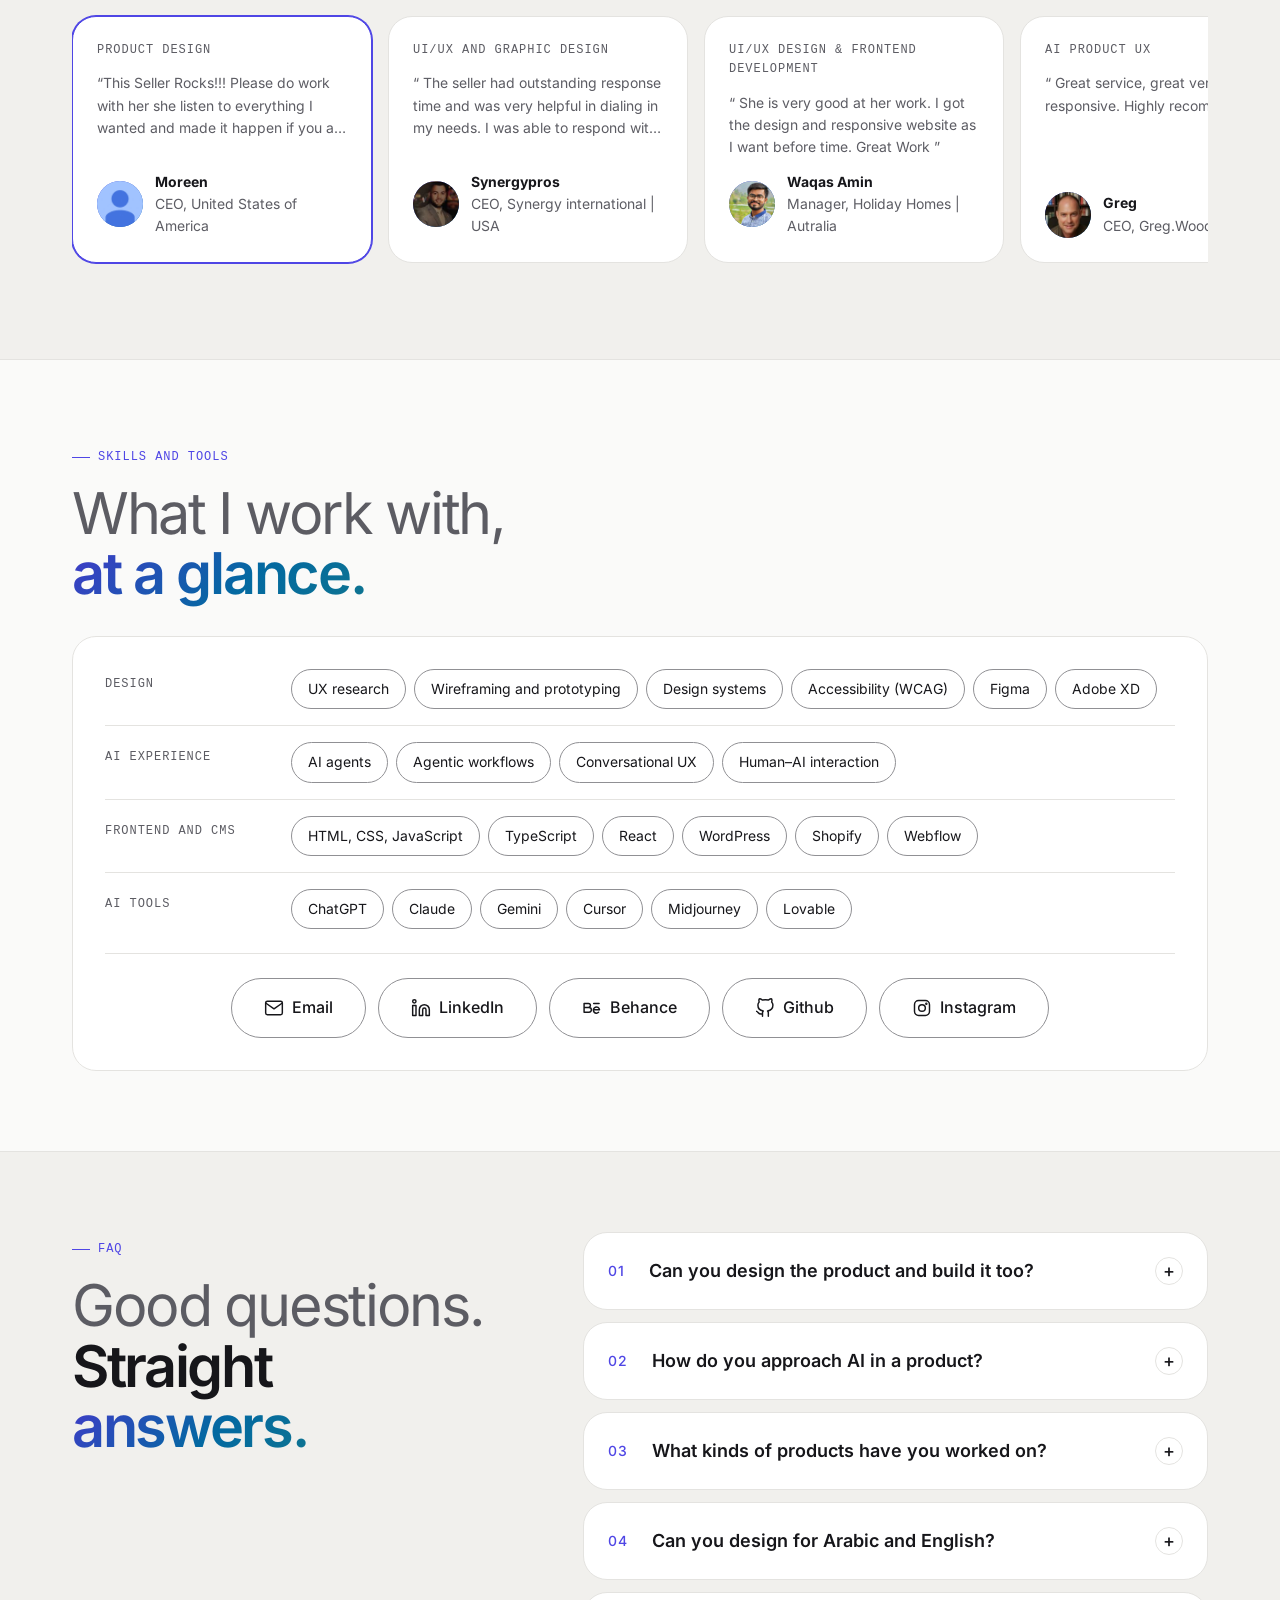
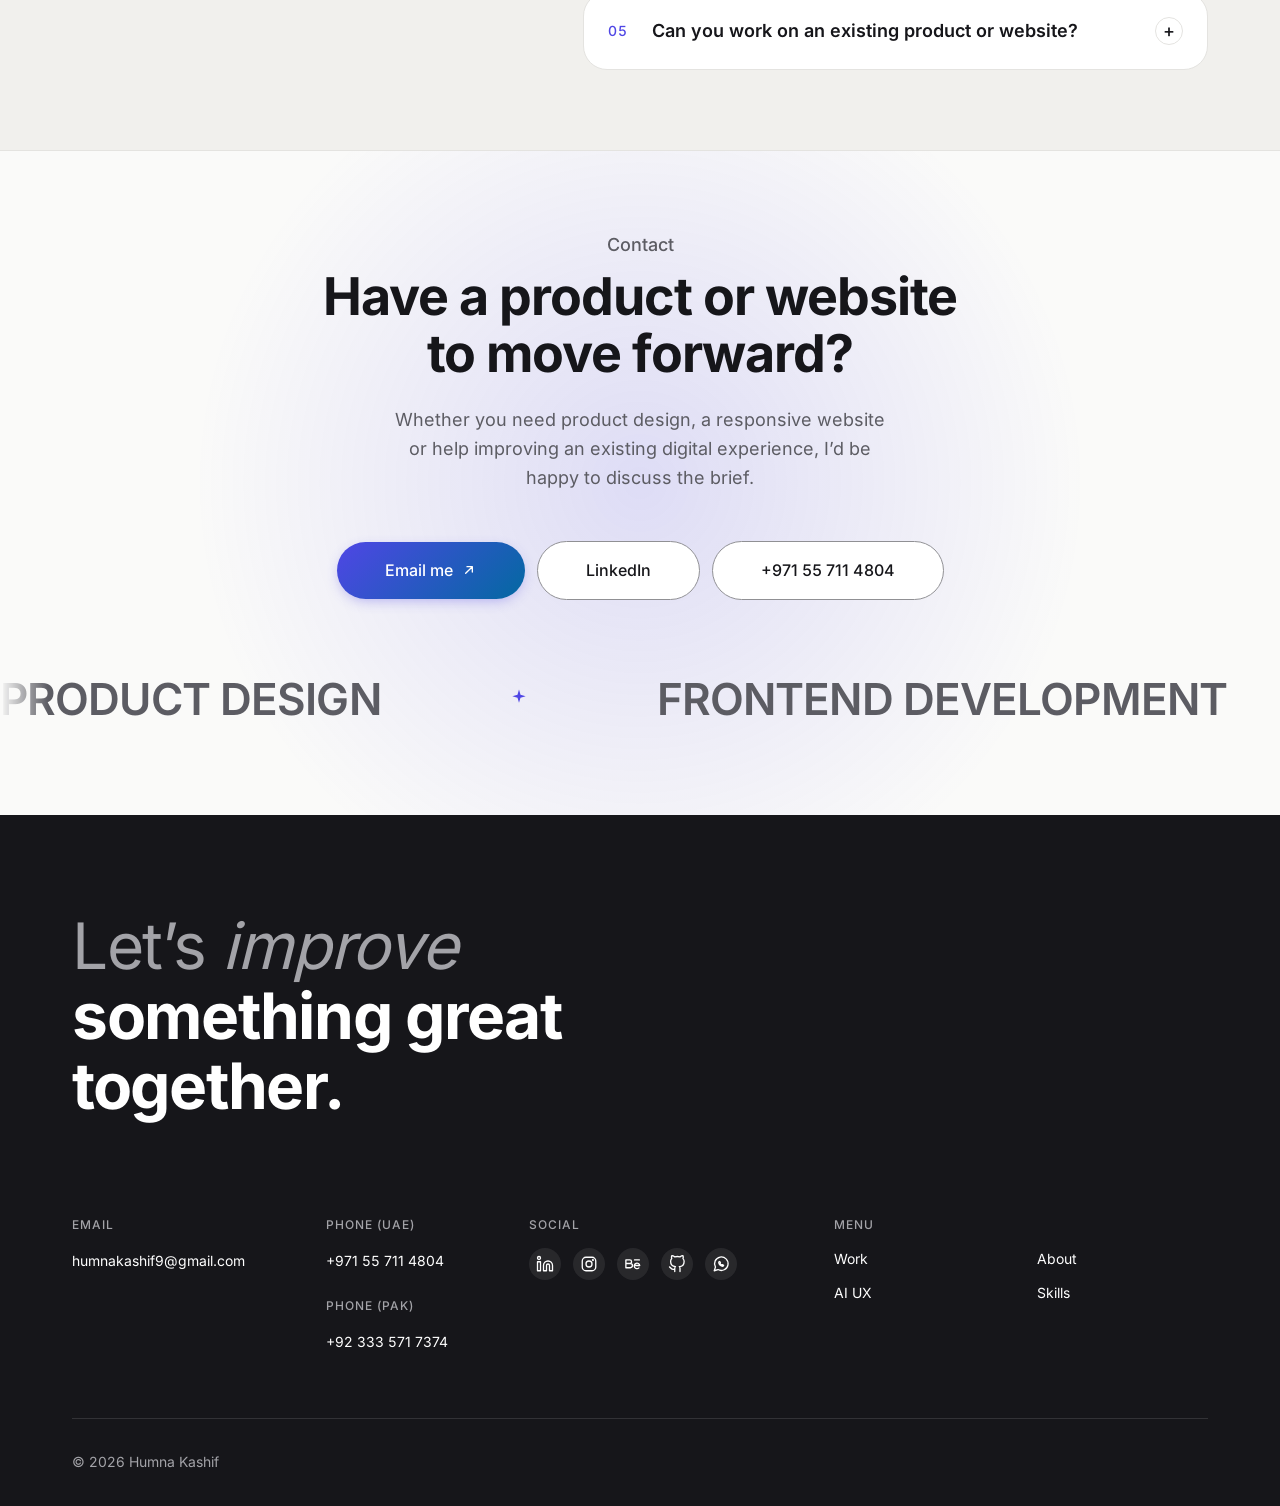
==== commit 7642e831: "Update index.html" ====
--- a/index.html
+++ b/index.html
@@ -316,7 +316,7 @@
             </a>
           </article>
           <article class="project-card reveal-on-scroll">
-            <a class="project-card__link" href="assets/case-studies/habitus-case-study.jpg" data-case-study="assets/case-studies/habitus-case-study.jpg" data-case-study-title="Habitus: Habit Tracker, now with an AI coach" aria-haspopup="dialog">
+            <a class="project-card__link" href="assets/case-studies/habitus-habit-tracker.svg" data-case-study="assets/case-studies/habitus-habit-tracker.svg" data-case-study-title="Habitus: Habit Tracker, now with an AI coach" aria-haspopup="dialog">
               <div class="project-card__media"><div class="project-card__tile" data-hue="0" aria-hidden="true">
                 <img src="assets/images/30.jpg" alt="" width="1200" height="800" loading="lazy" /> 
                 <!-- <span class="project-card__tile-icon"><svg width="22" height="22" viewBox="0 0 24 24" fill="none" aria-hidden="true"><path d="M3 9l9-5 9 5M5 9v9M9 9v9M15 9v9M19 9v9M3 20h18" stroke="currentColor" stroke-width="1.7" stroke-linecap="round" stroke-linejoin="round"/></svg></span> -->
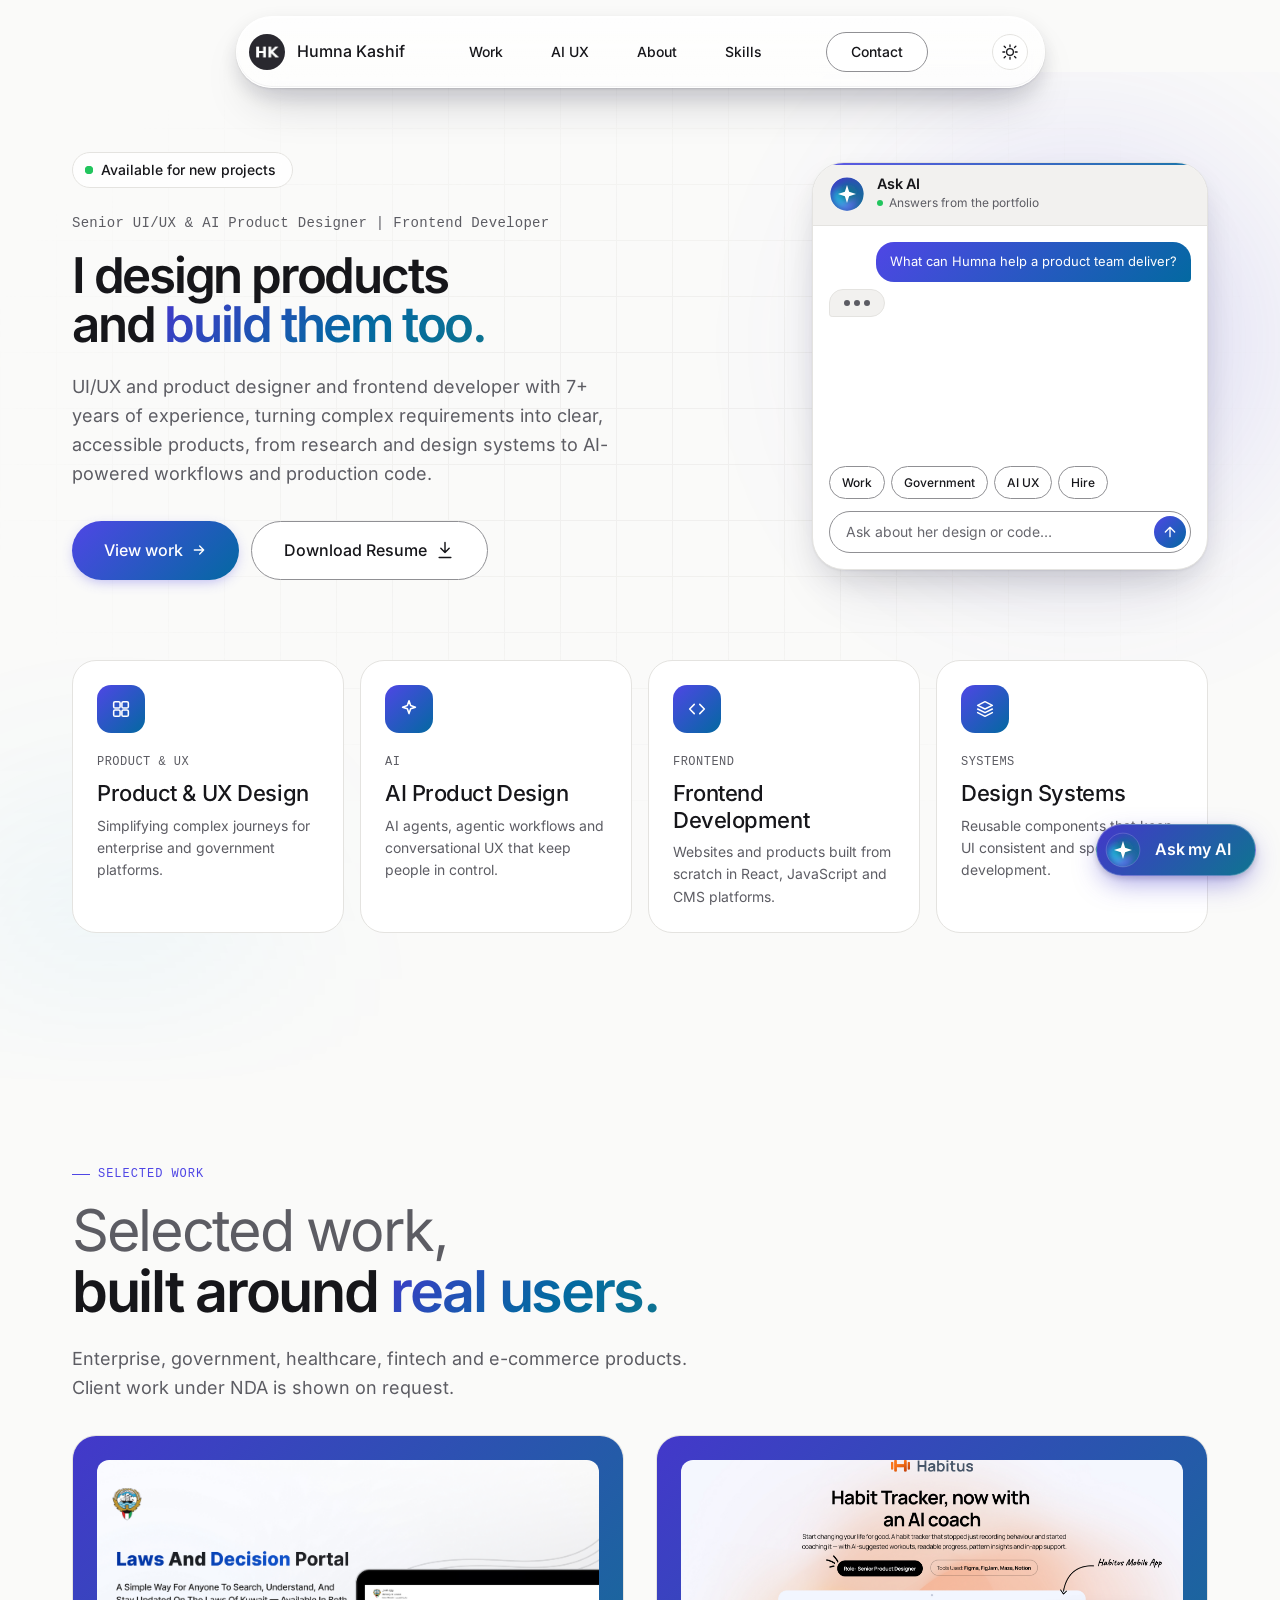
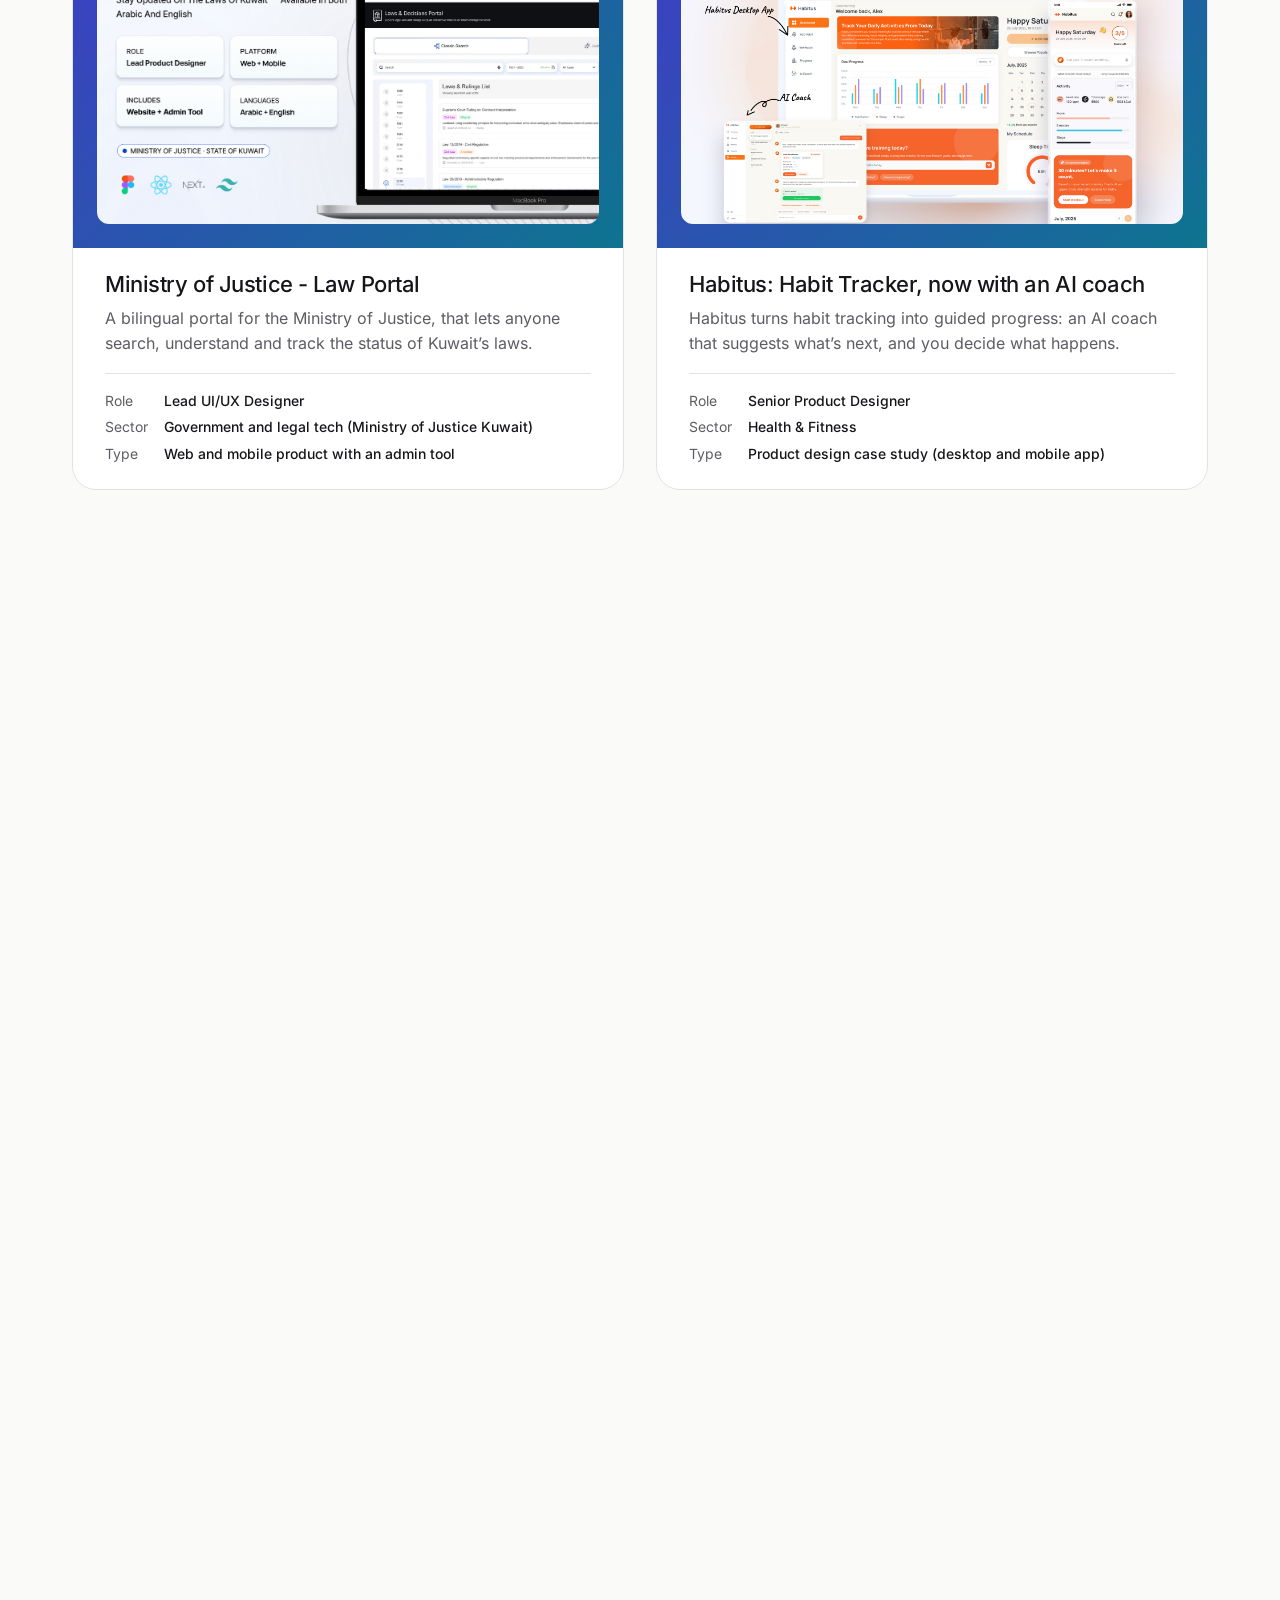
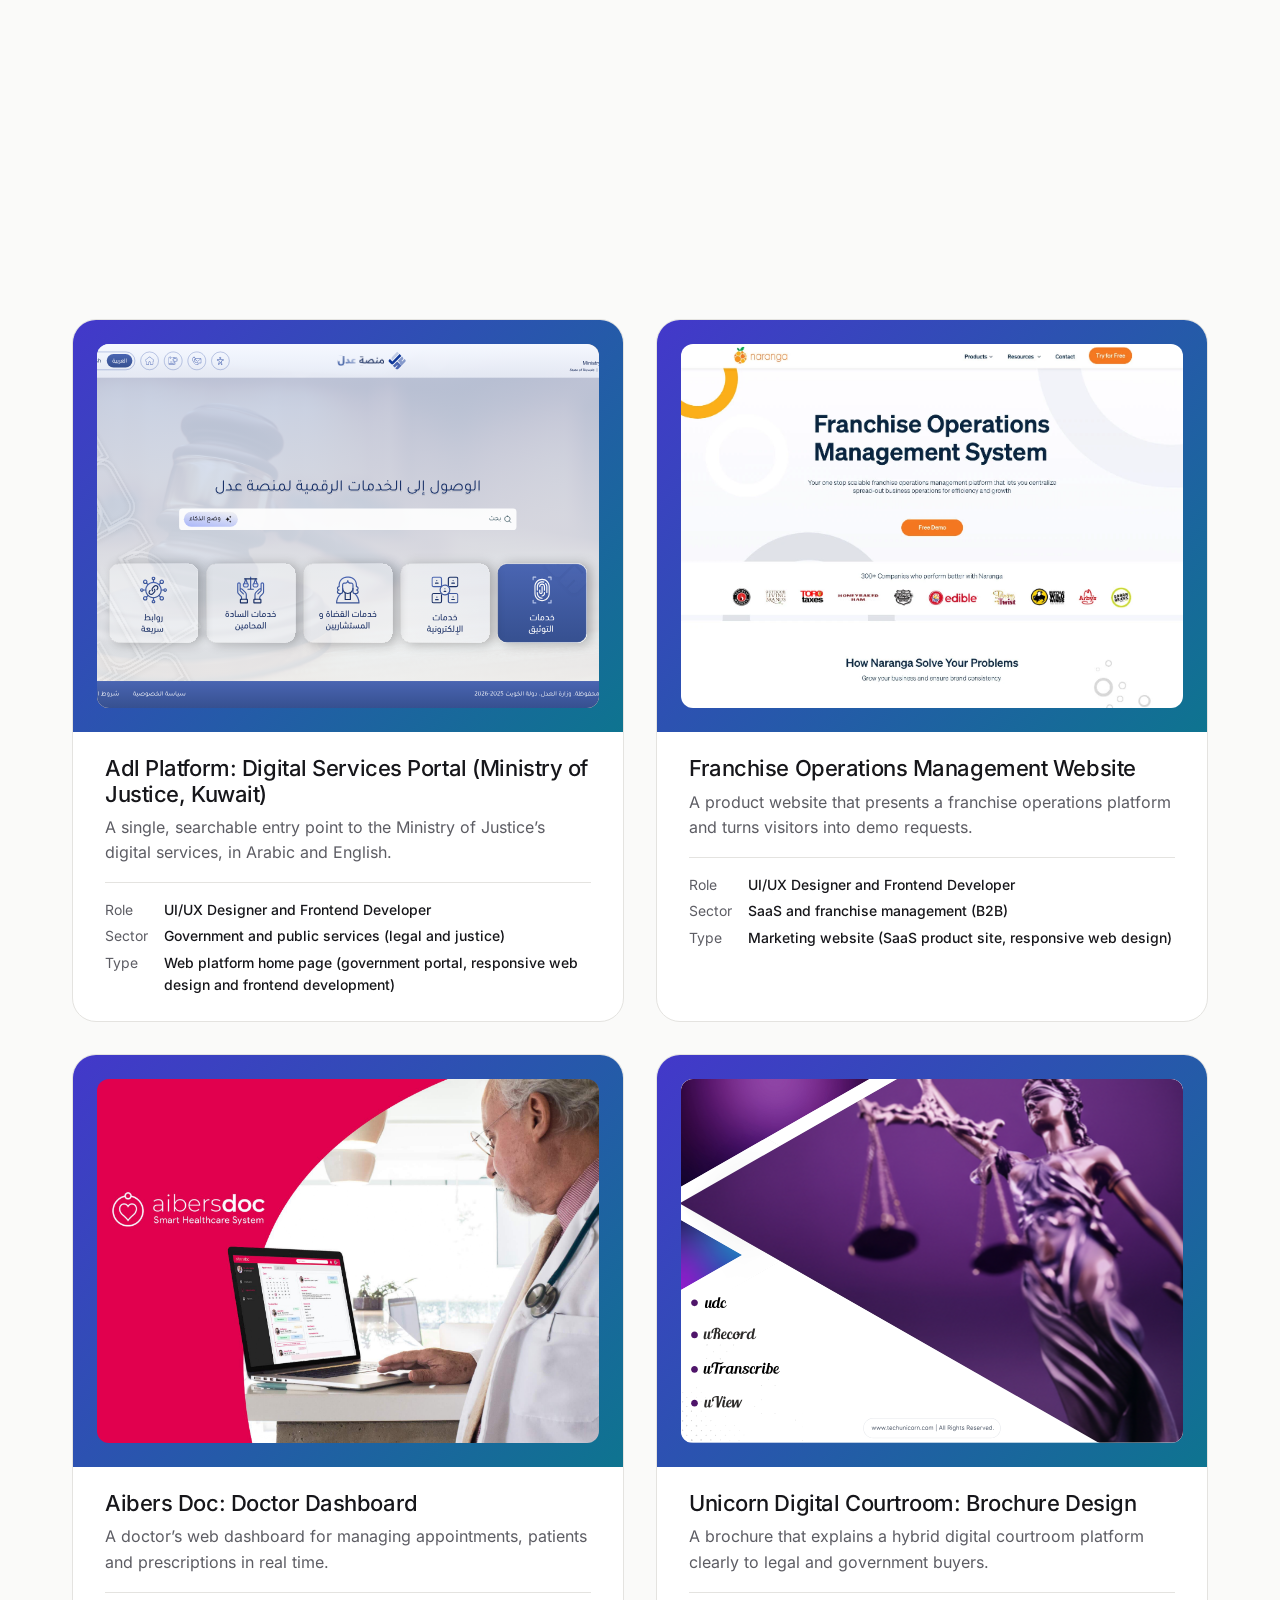
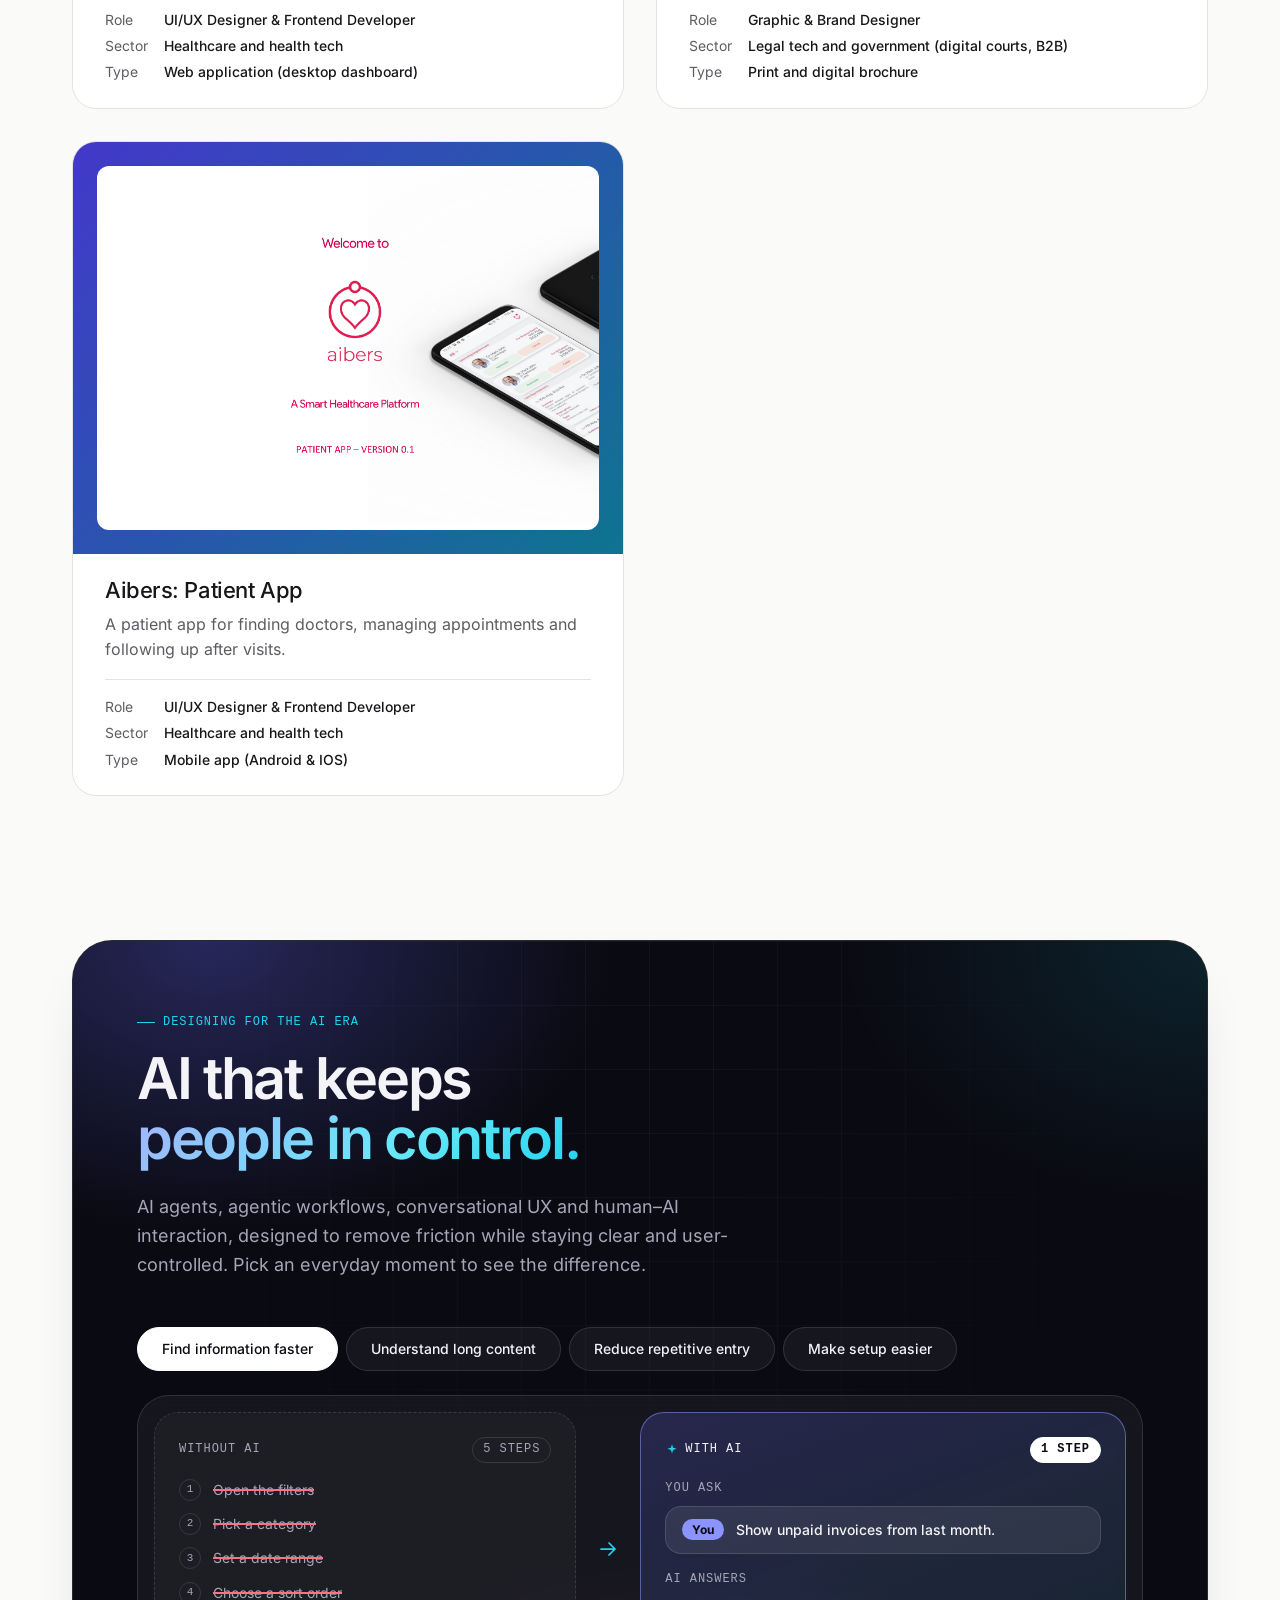
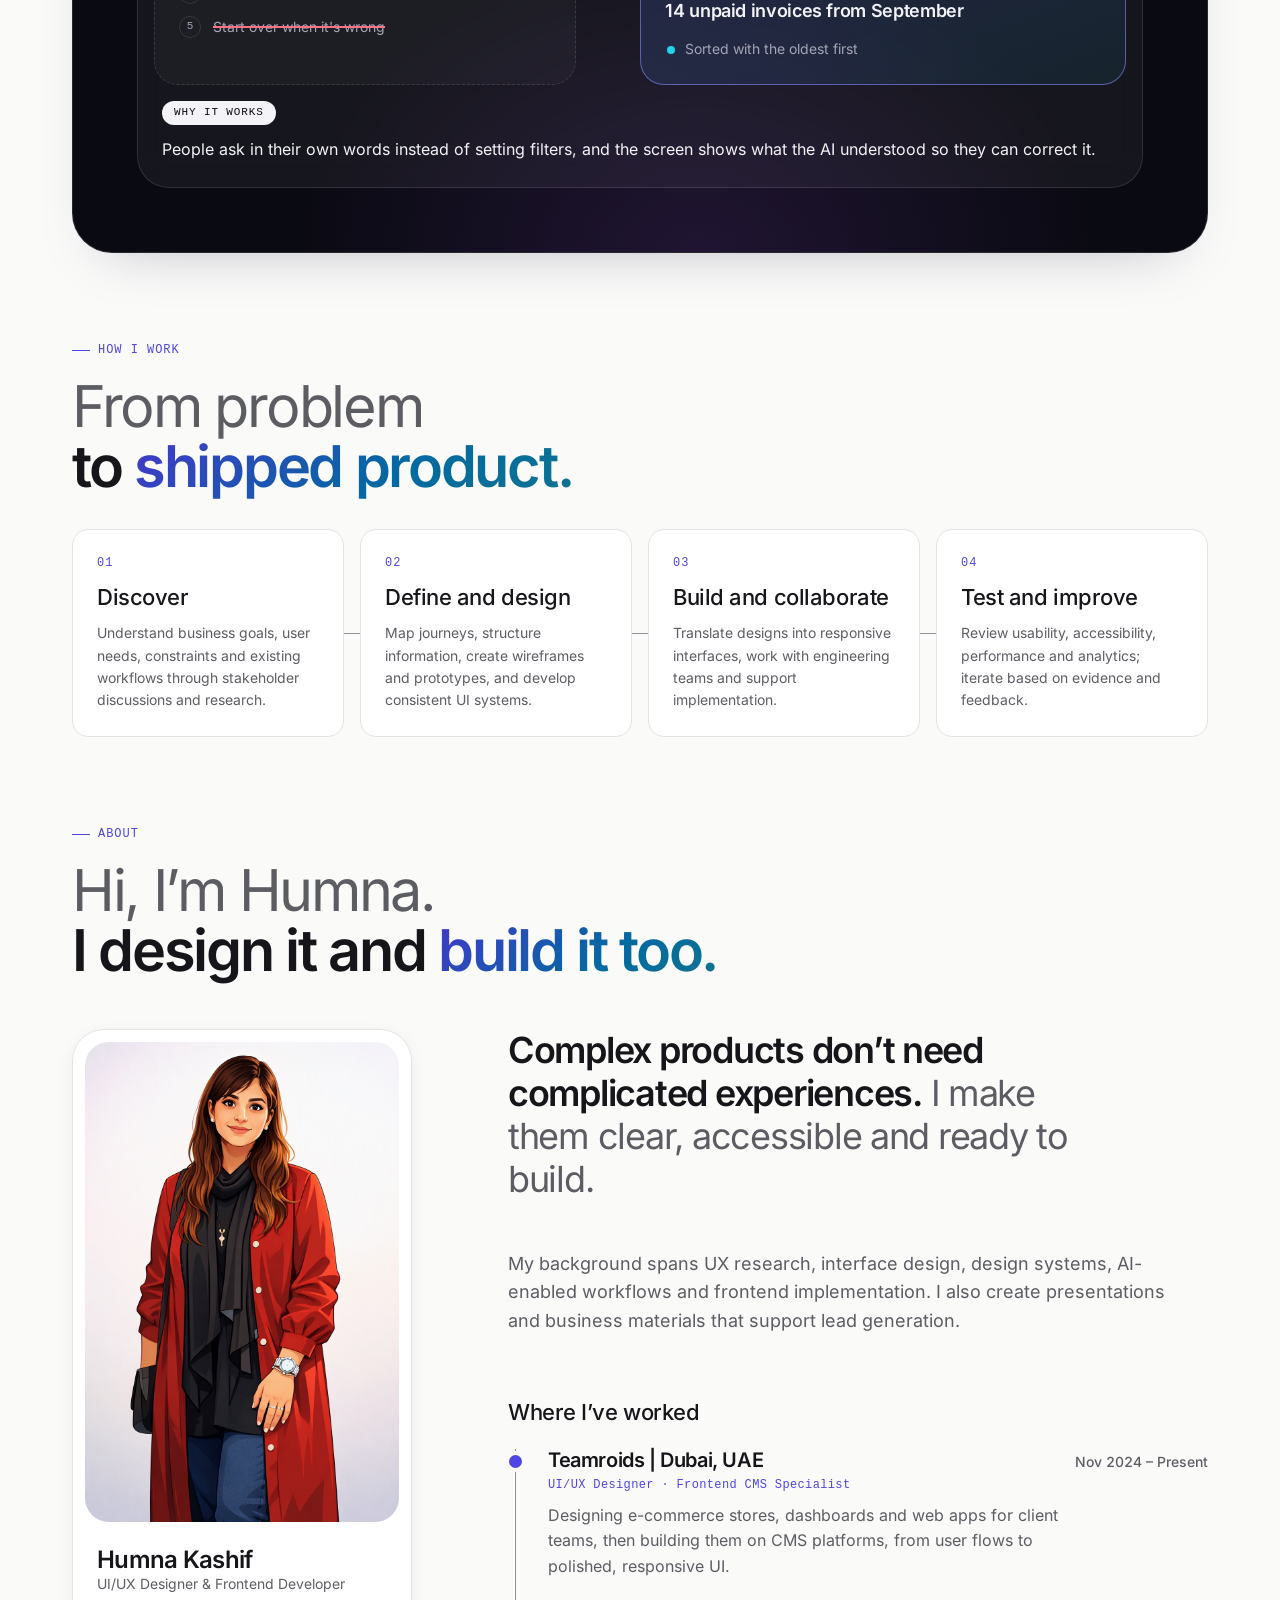
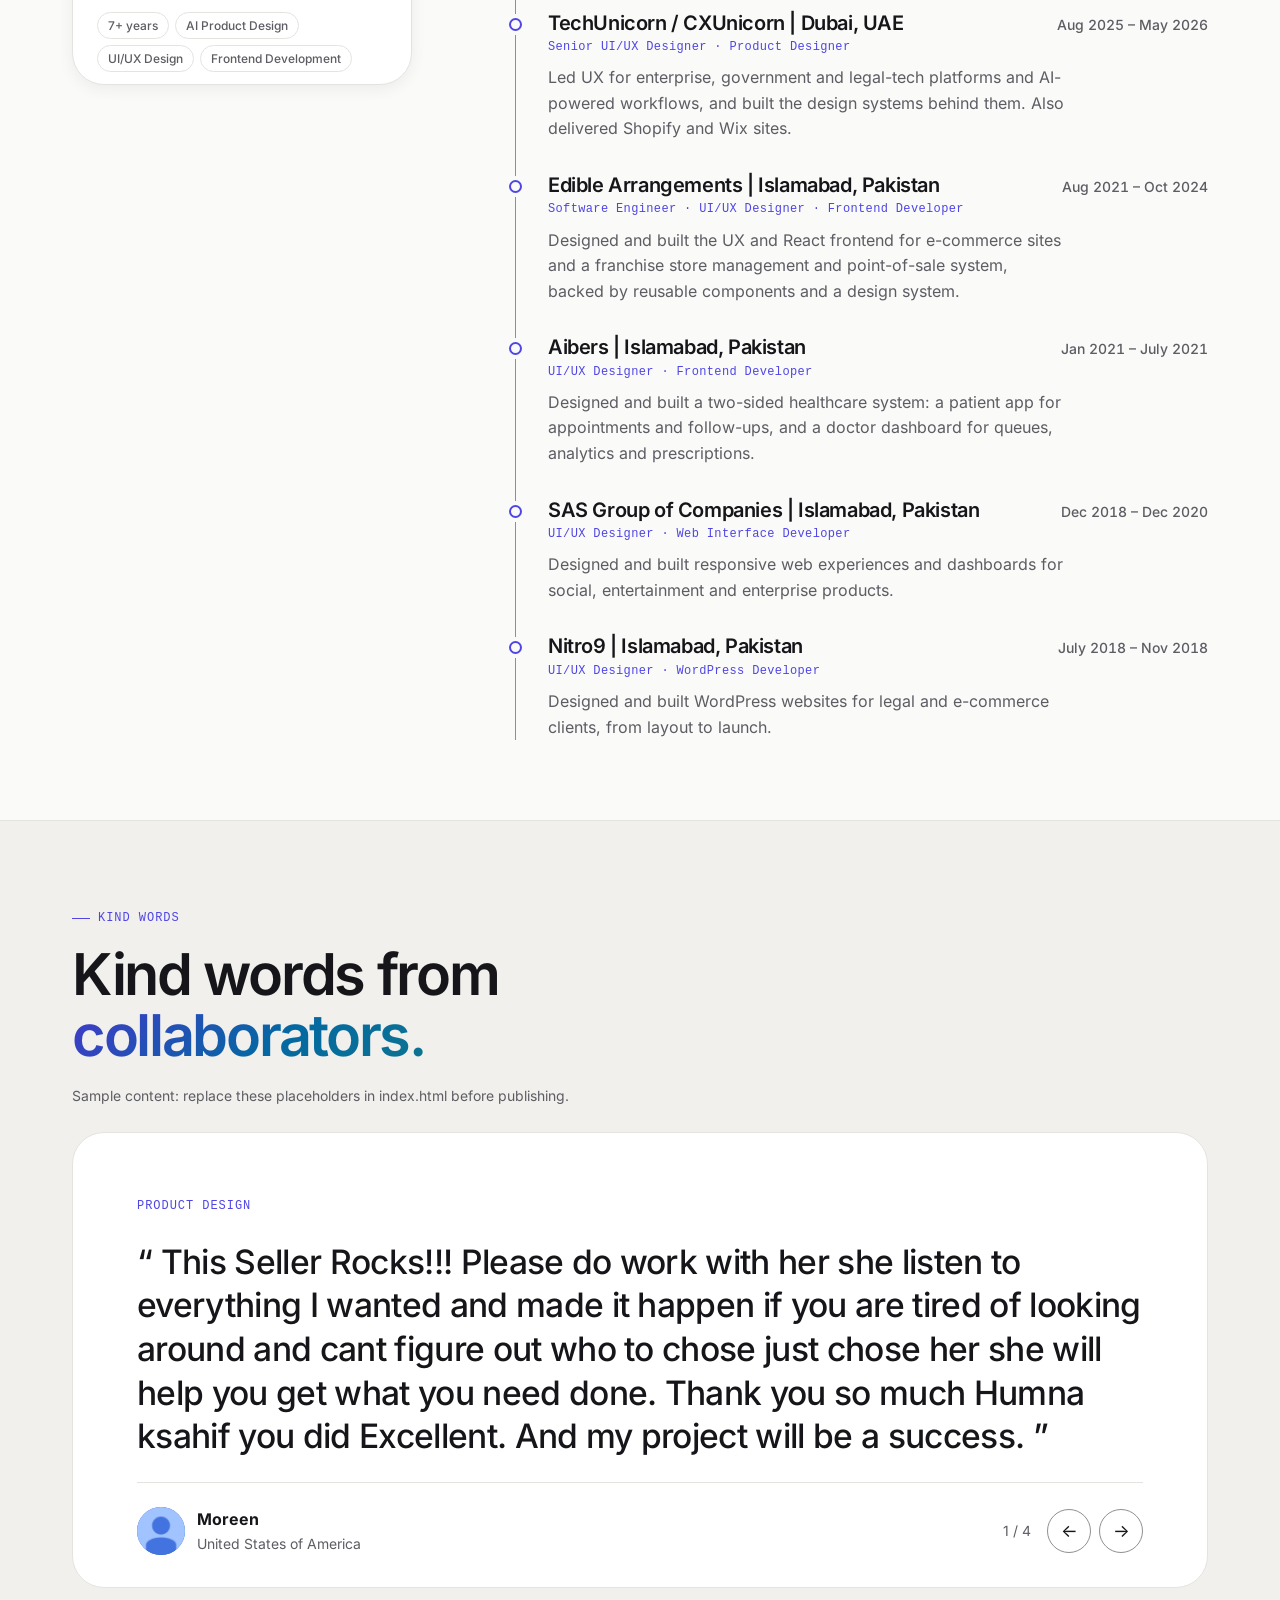
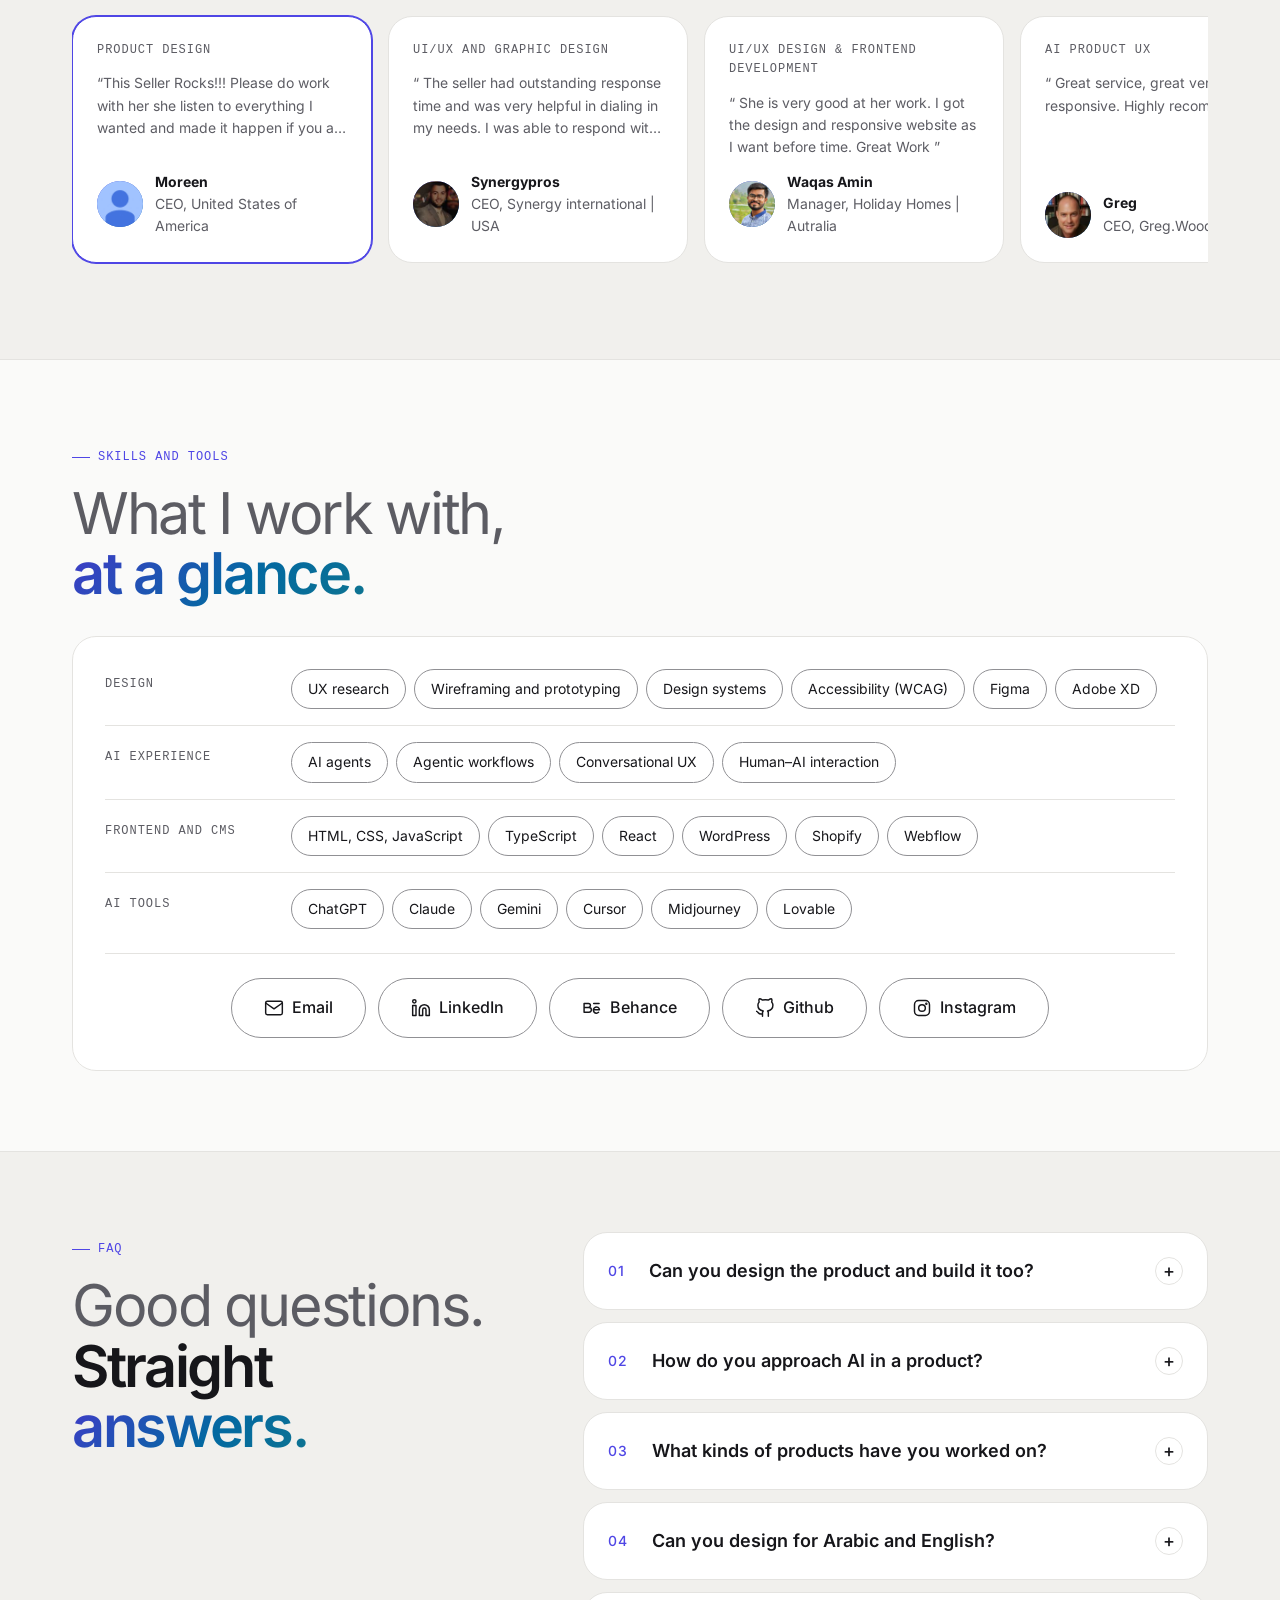
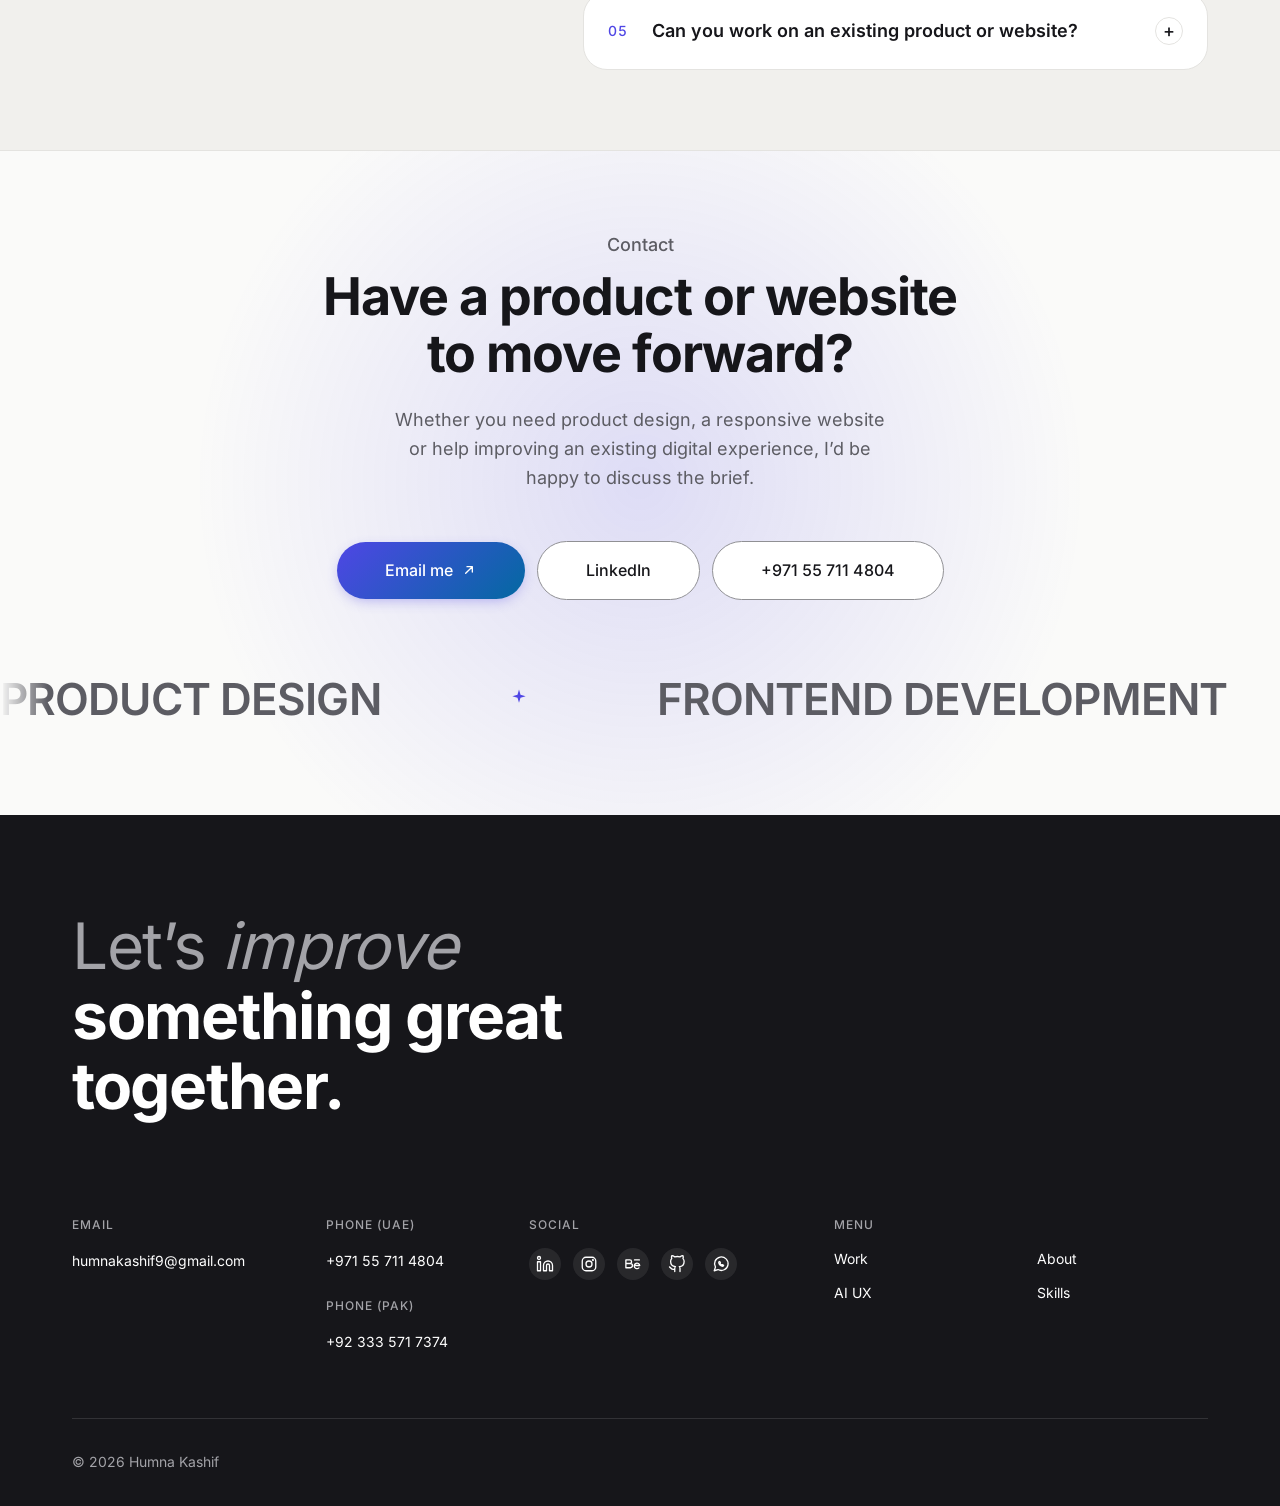
==== commit 490df657: "Update index.html" ====
--- a/index.html
+++ b/index.html
@@ -316,7 +316,7 @@
             </a>
           </article>
           <article class="project-card reveal-on-scroll">
-            <a class="project-card__link" href="assets/case-studies/habitus-habit-tracker.svg" data-case-study="assets/case-studies/habitus-habit-tracker.svg" data-case-study-title="Habitus: Habit Tracker, now with an AI coach" aria-haspopup="dialog">
+            <a class="project-card__link" href="assets/case-studies/tracker.webp" data-case-study="assets/case-studies/tracker.webp" data-case-study-title="Habitus: Habit Tracker, now with an AI coach" aria-haspopup="dialog">
               <div class="project-card__media"><div class="project-card__tile" data-hue="0" aria-hidden="true">
                 <img src="assets/images/30.jpg" alt="" width="1200" height="800" loading="lazy" /> 
                 <!-- <span class="project-card__tile-icon"><svg width="22" height="22" viewBox="0 0 24 24" fill="none" aria-hidden="true"><path d="M3 9l9-5 9 5M5 9v9M9 9v9M15 9v9M19 9v9M3 20h18" stroke="currentColor" stroke-width="1.7" stroke-linecap="round" stroke-linejoin="round"/></svg></span> -->
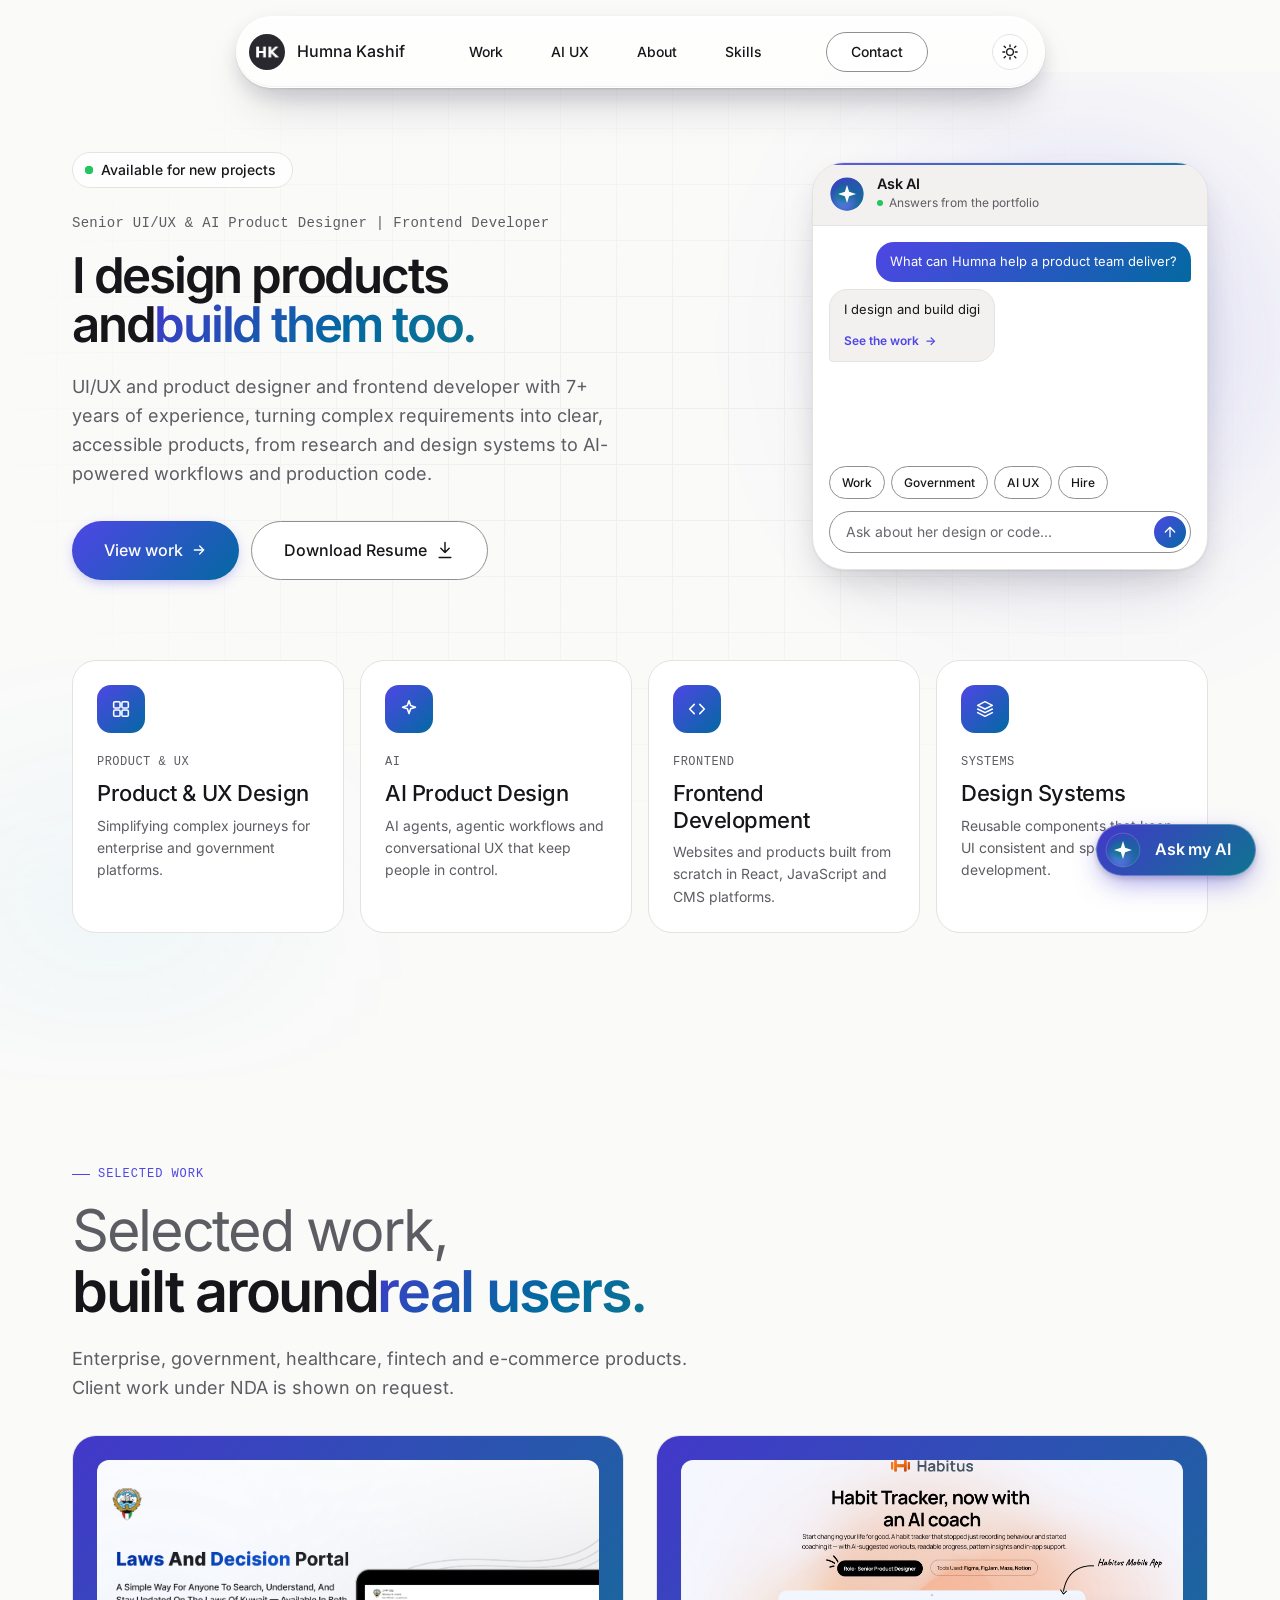
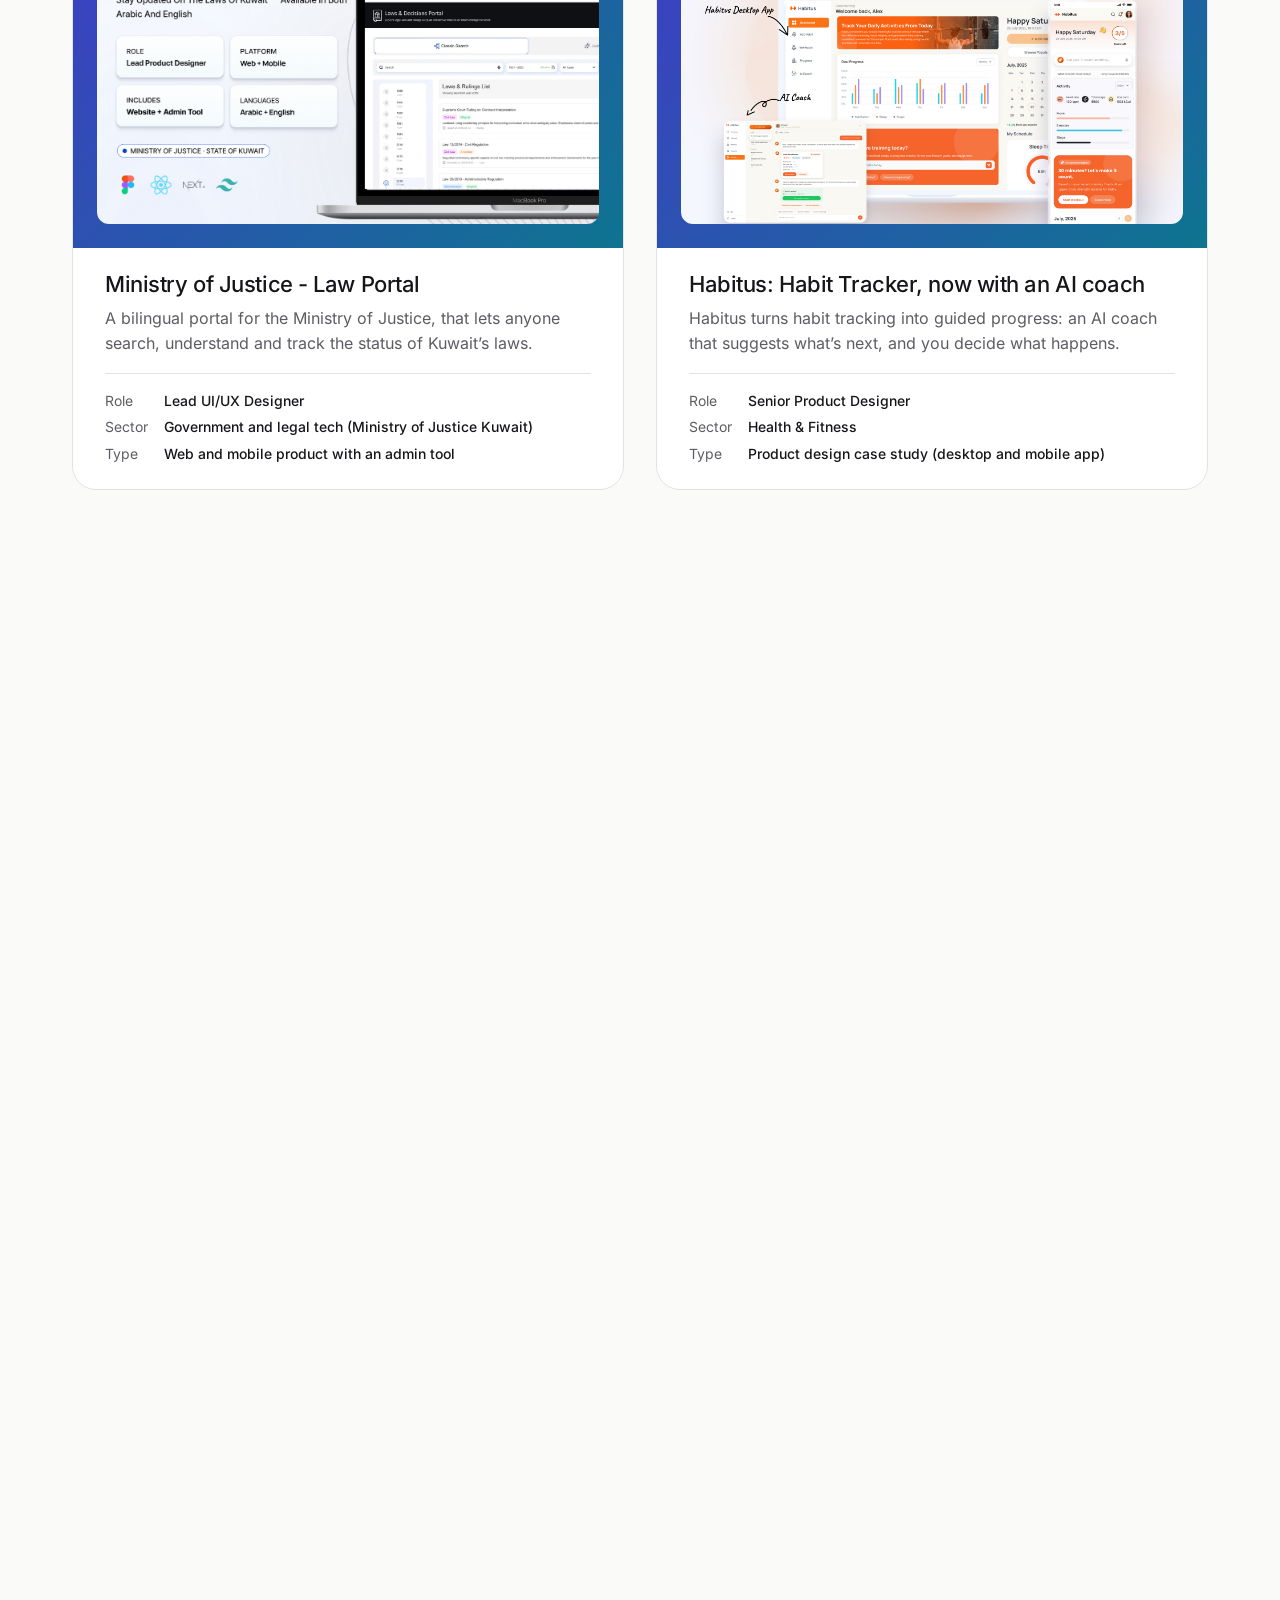
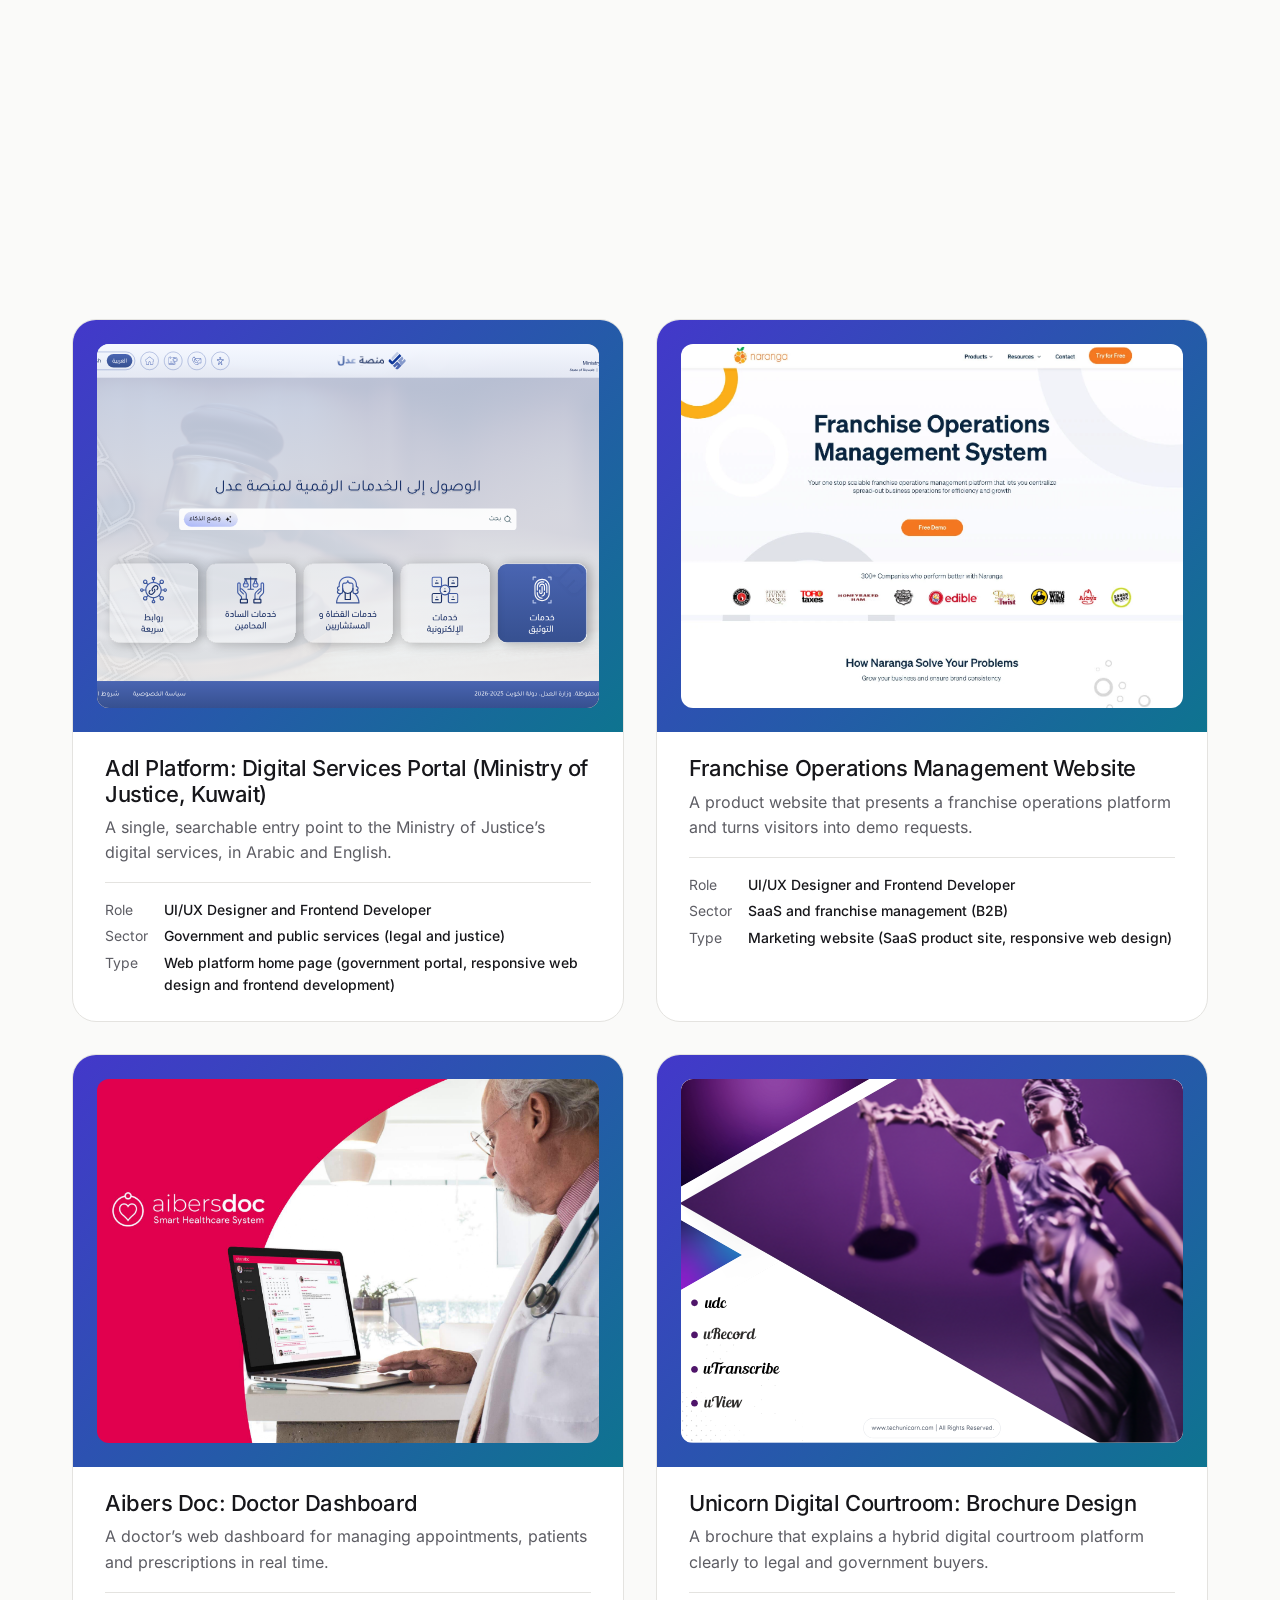
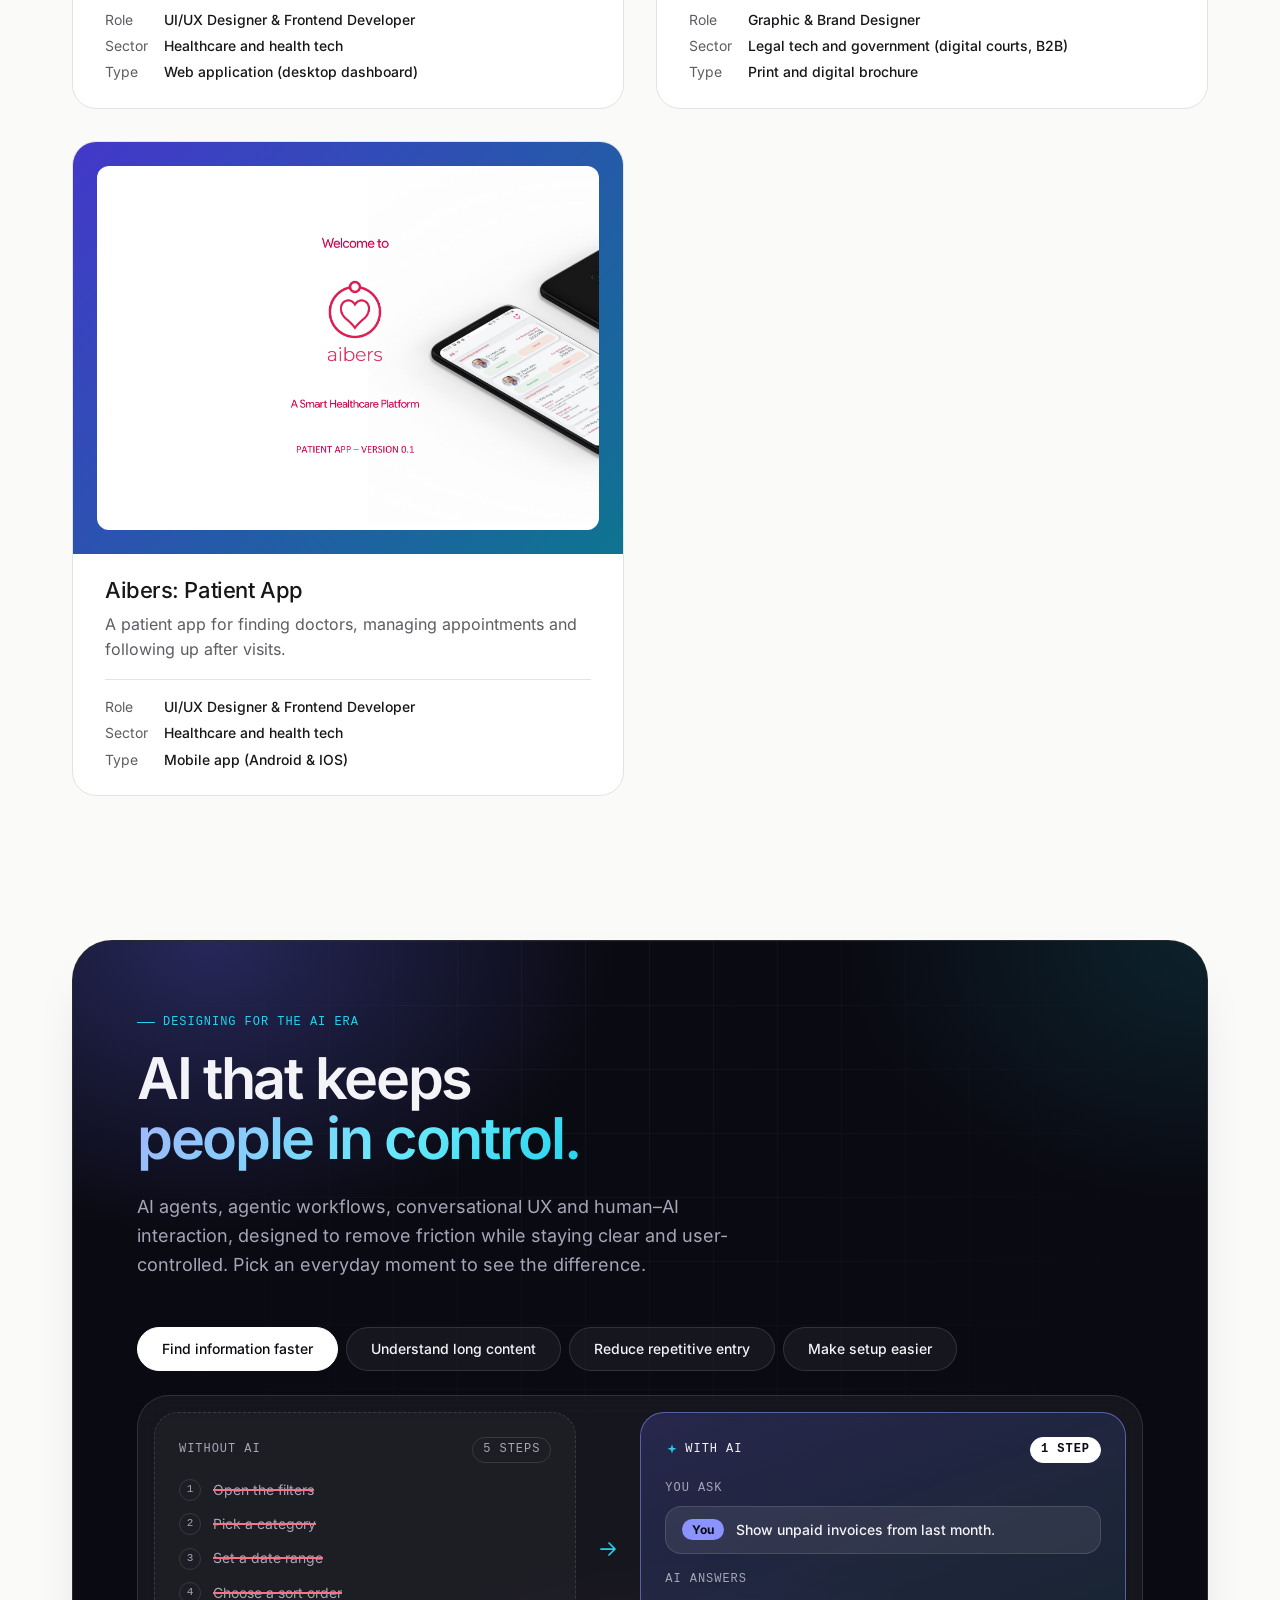
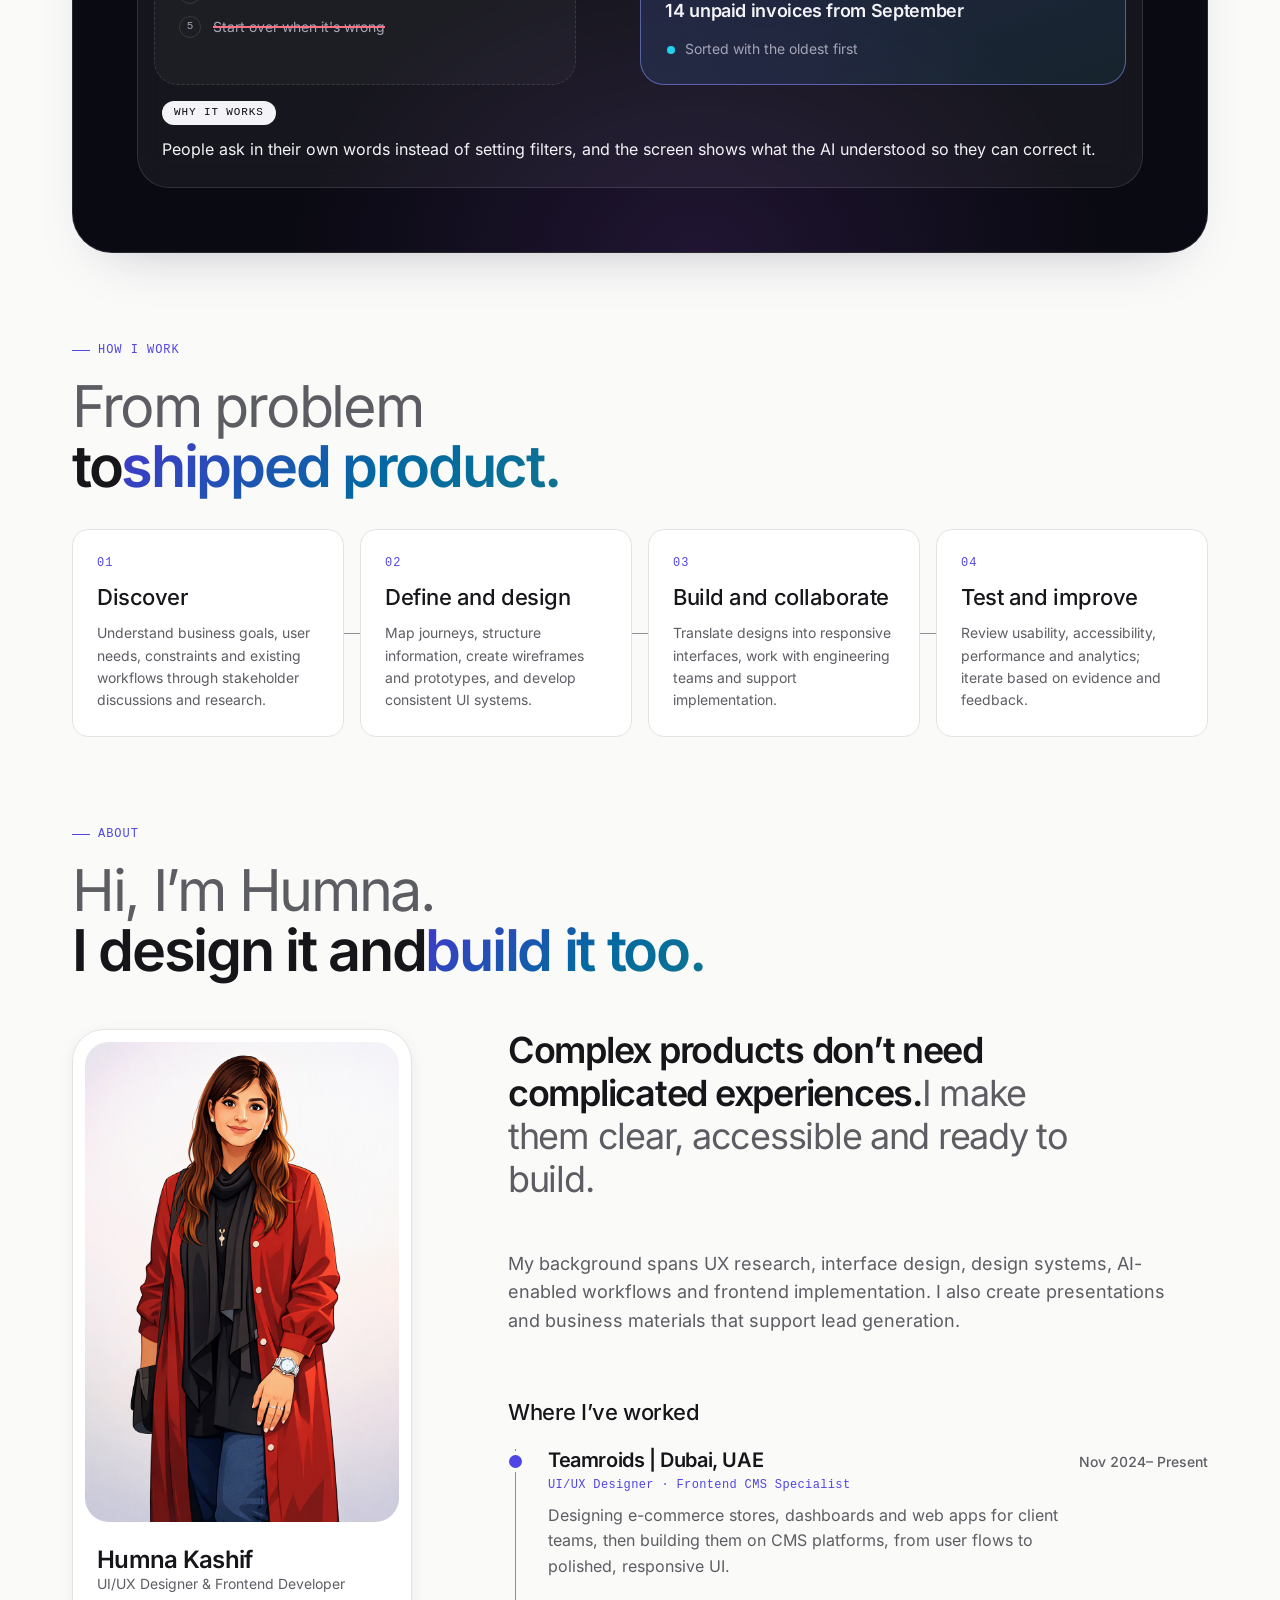
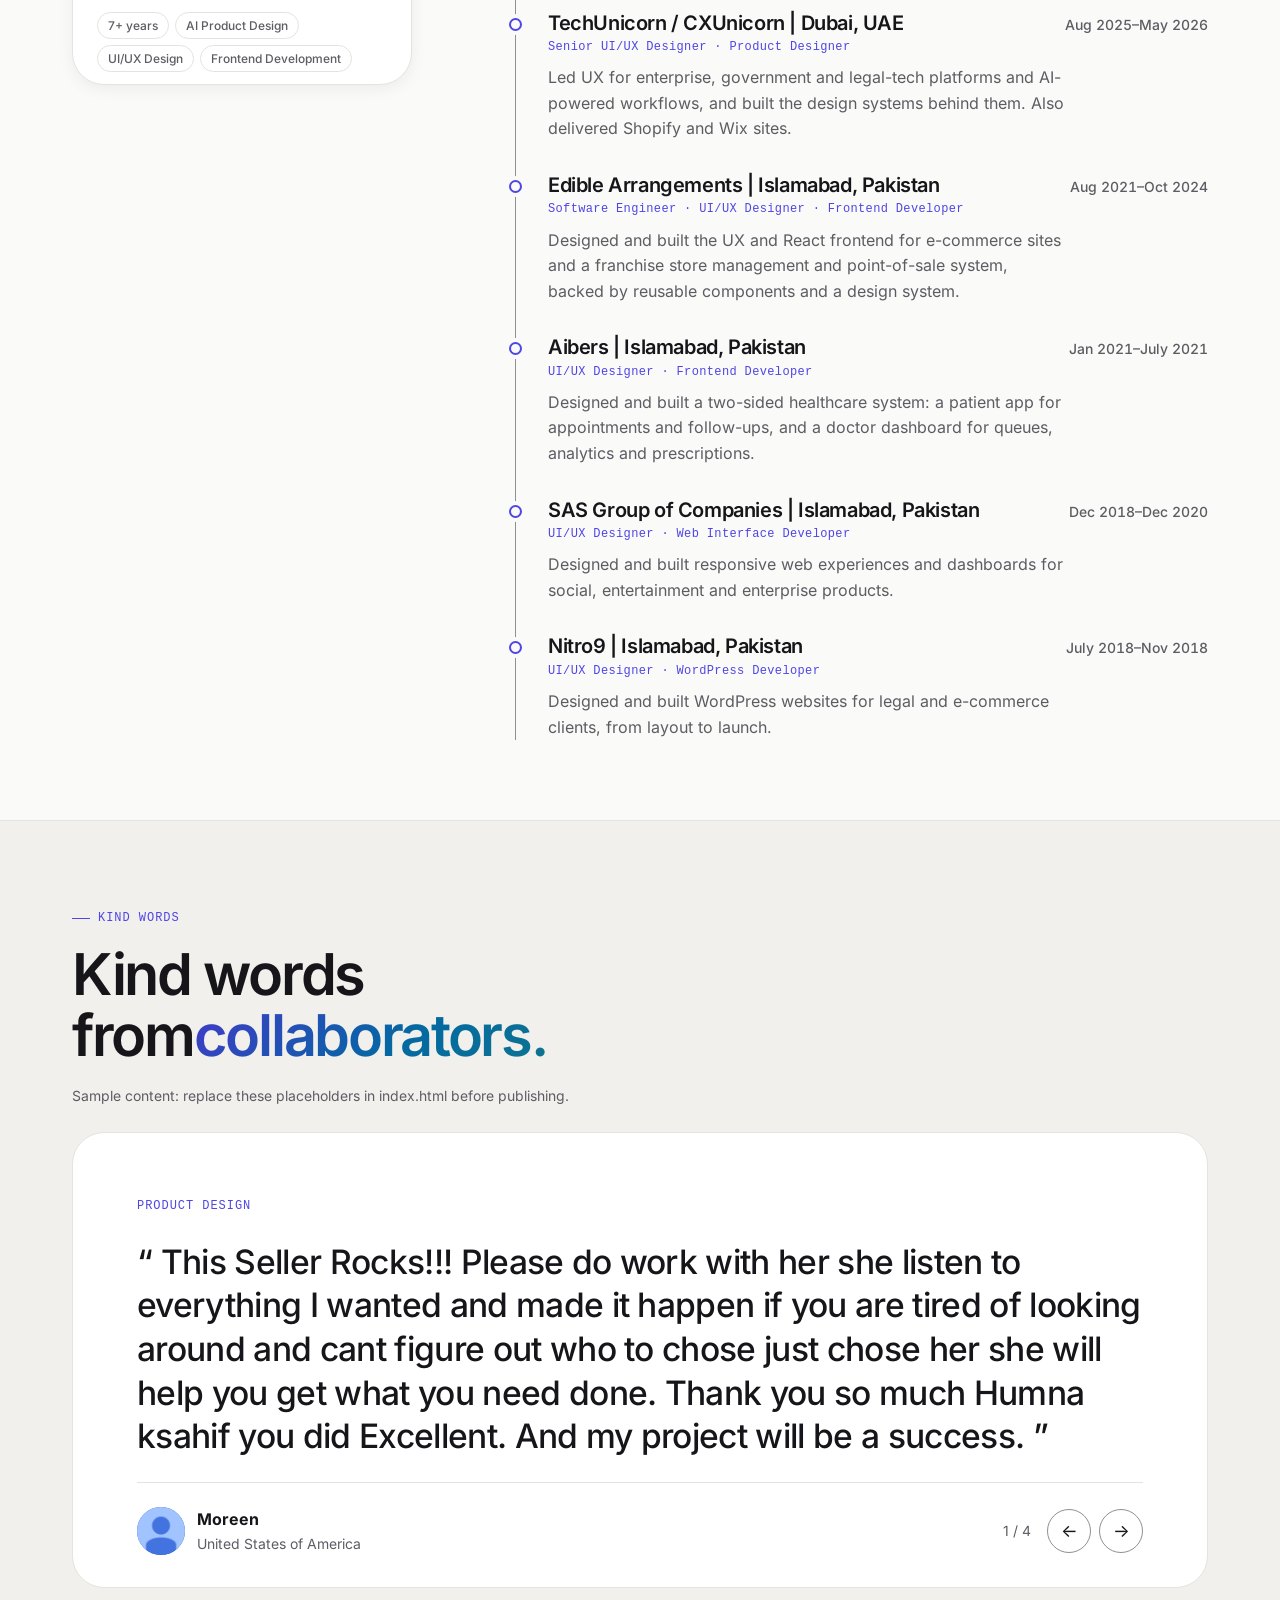
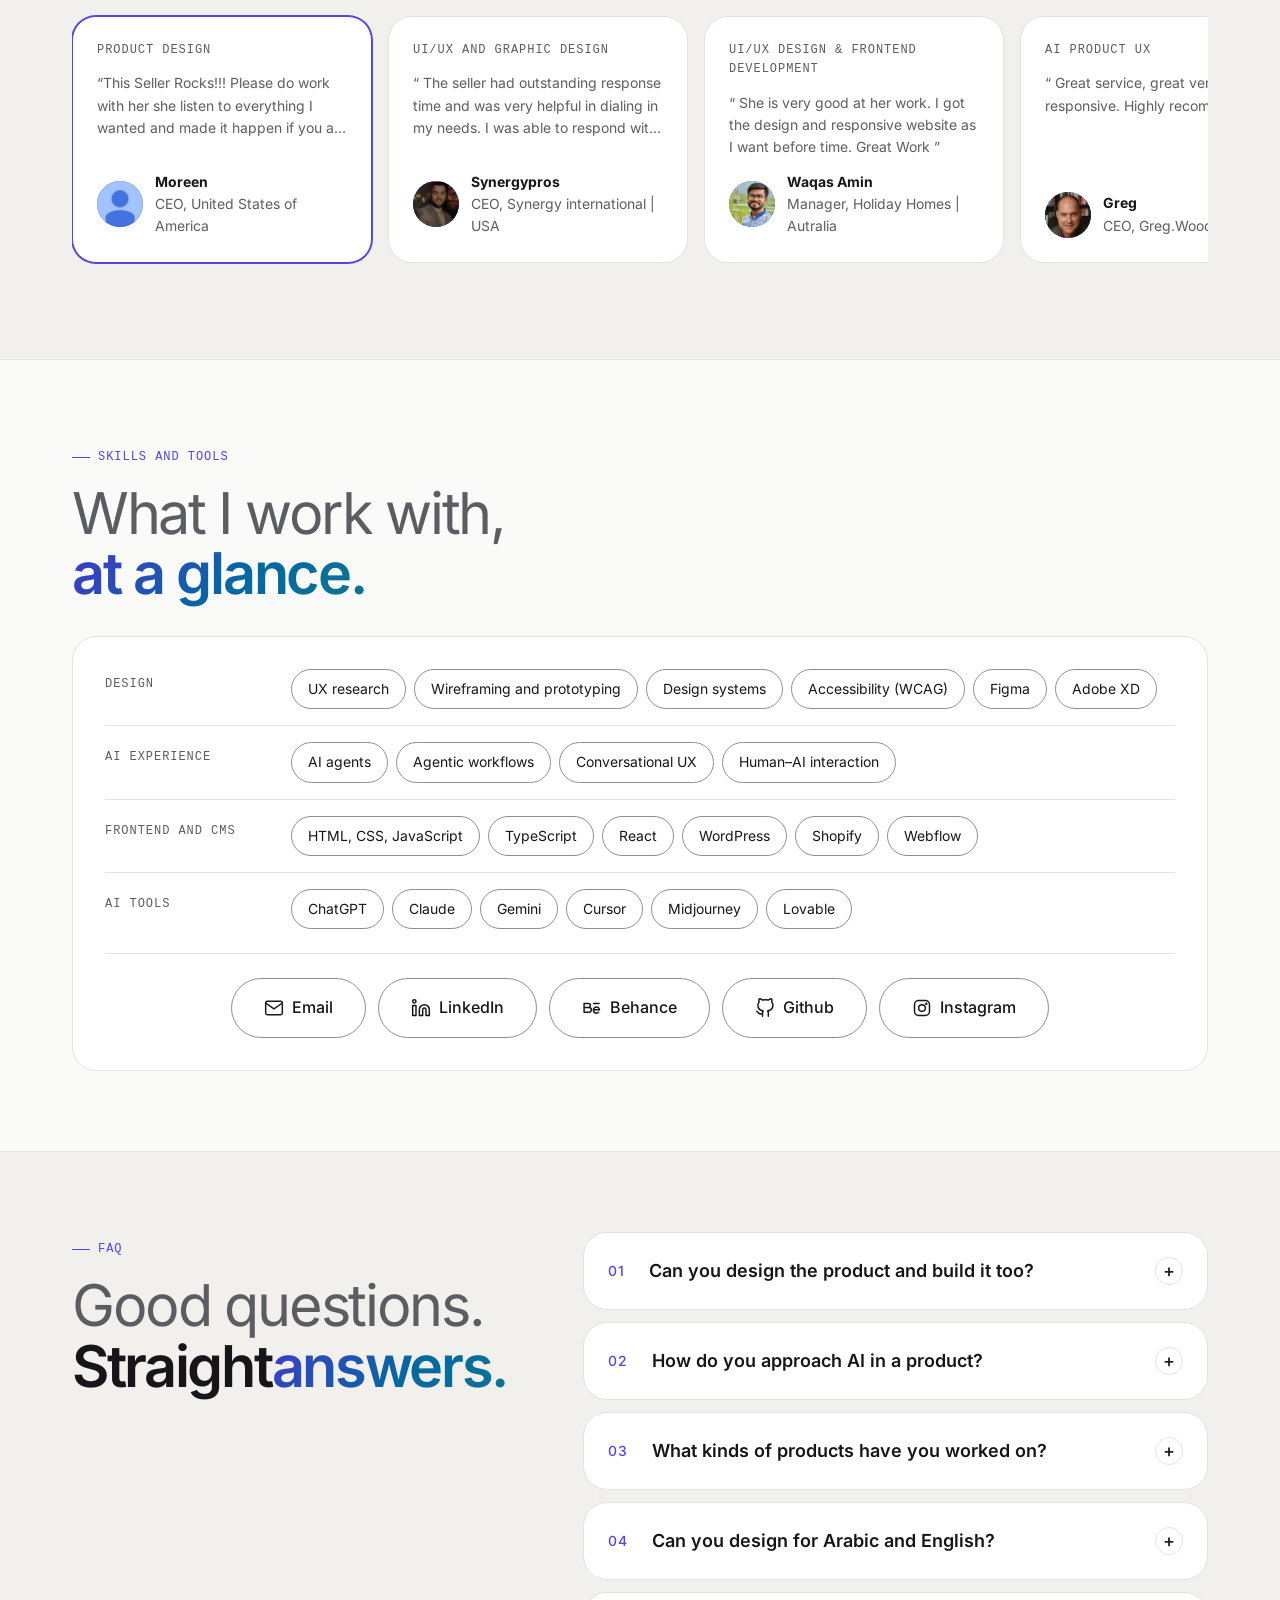
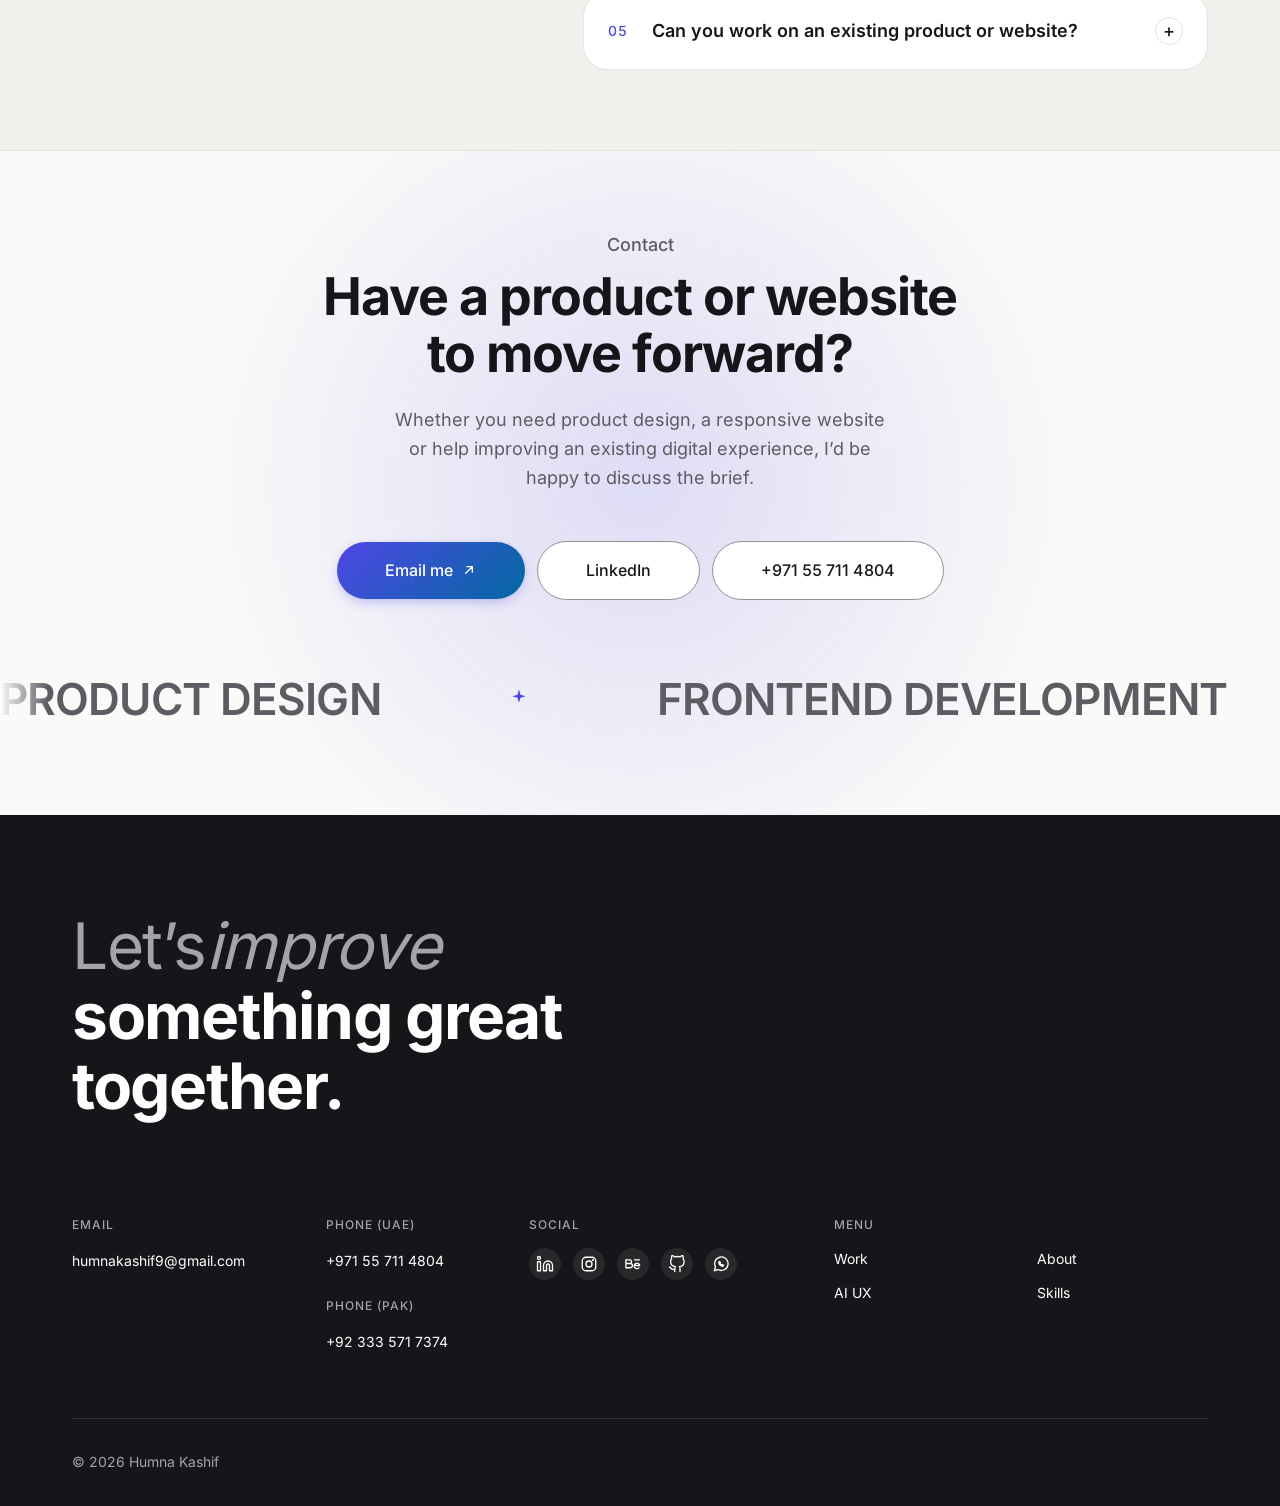
==== commit 7f745e4f: "Update index.html" ====
--- a/index.html
+++ b/index.html
@@ -1,43 +1,4 @@
-<!DOCTYPE html>
-<html lang="en">
-<head>
-  <script>
-    // Runs synchronously, before any stylesheet, to prevent a flash of
-    // the wrong theme on load. Kept inline (not in theme.js) precisely
-    // because it must block first paint — a deferred external script
-    // would run too late and the page would visibly flip themes.
-    (function () {
-      try {
-        var stored = localStorage.getItem("theme");
-        var theme =
-          stored || (window.matchMedia("(prefers-color-scheme: dark)").matches ? "dark" : "light");
-        document.documentElement.setAttribute("data-theme", theme);
-        if (localStorage.getItem("motion") === "paused") document.documentElement.setAttribute("data-motion", "paused");
-      } catch (e) {
-        // localStorage/matchMedia unavailable (privacy mode, very old
-        // browser) — fall back silently to the light default already
-        // established by :root.
-      }
-    })();
-  </script>
-
-  <meta charset="UTF-8" />
-  <meta name="viewport" content="width=device-width, initial-scale=1.0" />
-  <title>Humna Kashif | Senior UI/UX &amp; Product Designer | Frontend Developer</title>
-  <meta name="description" content="Humna Kashif is a Senior UI/UX and Product Designer and Frontend Developer with 7+ years of experience across SaaS, AI, enterprise, government, healthcare and e-commerce products. Skilled in UX research, design systems, React, JavaScript and CMS development." />
-  <meta name="author" content="Humna Kashif" />
-  <meta name="robots" content="index, follow" />
-  <meta name="theme-color" content="#fafaf9" />
-  <link rel="canonical" href="https://humnaaah.github.io/Portfolio/" />
-  <meta property="og:type" content="profile" />
-  <meta property="og:title" content="Humna Kashif — Product Designer &amp; Frontend Developer" />
-  <meta property="og:description" content="7+ years creating user-centred digital products, scalable design systems and responsive web experiences, from Figma to frontend." />
-  <meta property="og:image" content="assets/images/profile.webp" />
-  <meta name="twitter:card" content="summary" />
-  <meta name="twitter:title" content="Humna Kashif — Product Designer &amp; Frontend Developer" />
-  <meta name="twitter:description" content="7+ years creating user-centred digital products, scalable design systems and responsive web experiences, from Figma to frontend." />
-  <script type="application/ld+json">
-  {
+<!DOCTYPE html><html lang="en"><head><script>!function(){try{var t=localStorage.getItem("theme")||(window.matchMedia("(prefers-color-scheme: dark)").matches?"dark":"light");document.documentElement.setAttribute("data-theme",t),"paused"===localStorage.getItem("motion")&&document.documentElement.setAttribute("data-motion","paused")}catch(t){}}()</script><meta charset="UTF-8"><meta name="viewport" content="width=device-width,initial-scale=1"><title>Humna Kashif | Senior UI/UX &amp; Product Designer | Frontend Developer</title><meta name="description" content="Humna Kashif is a Senior UI/UX and Product Designer and Frontend Developer with 7+ years of experience across SaaS, AI, enterprise, government, healthcare and e-commerce products. Skilled in UX research, design systems, React, JavaScript and CMS development."><meta name="author" content="Humna Kashif"><meta name="robots" content="index, follow"><meta name="theme-color" content="#fafaf9"><link rel="canonical" href="https://humnaaah.github.io/Portfolio/"><meta property="og:type" content="profile"><meta property="og:title" content="Humna Kashif — Product Designer &amp; Frontend Developer"><meta property="og:description" content="7+ years creating user-centred digital products, scalable design systems and responsive web experiences, from Figma to frontend."><meta property="og:image" content="assets/images/profile.webp"><meta name="twitter:card" content="summary"><meta name="twitter:title" content="Humna Kashif — Product Designer &amp; Frontend Developer"><meta name="twitter:description" content="7+ years creating user-centred digital products, scalable design systems and responsive web experiences, from Figma to frontend."><script type="application/ld+json">{
   "@context": "https://schema.org",
   "@type": "ProfilePage",
   "mainEntity": {
@@ -73,1056 +34,4 @@
     ],
     "image": "assets/images/profile.webp"
   }
-}
-  </script>
-  <link rel="preload" href="assets/fonts/inter-500.woff" as="font" type="font/woff" crossorigin />
-
-  <link rel="stylesheet" href="css/fonts.css" />
-  <link rel="stylesheet" href="css/variables.css" />
-  <link rel="stylesheet" href="css/base.css" />
-  <link rel="stylesheet" href="css/navigation.css" />
-  <link rel="stylesheet" href="css/hero.css" />
-  <link rel="stylesheet" href="css/projects.css" />
-  <link rel="stylesheet" href="css/ai-experience.css" />
-  <link rel="stylesheet" href="css/experience.css" />
-  <link rel="stylesheet" href="css/faq.css" />
-  <link rel="stylesheet" href="css/contact-slider.css" />
-  <link rel="stylesheet" href="css/footer.css" />
-  <link rel="stylesheet" href="css/animations.css" />
-  <link rel="stylesheet" href="css/copilot.css" />
-    <link rel="stylesheet" href="css/case-study-modal.css" />
-  <link rel="stylesheet" href="css/system.css" />
-  <link rel="stylesheet" href="css/responsive.css" />
-  <noscript><style>.reveal-on-scroll,.reveal-up,.reveal-left,.reveal-right,.reveal-scale{opacity:1!important;transform:none!important}</style></noscript>
-</head>
-<body>
-  <a class="skip-link" href="#main-content">Skip to content</a>
-
-  <header class="nav" data-nav>
-    <div class="nav__inner">
-      <a class="nav__logo" href="index.html" aria-label="Humna Kashif — home">
-        <span class="nav__logo-avatar"><img src="assets/images/profile-small.webp" alt="" width="36" height="36" /></span>
-        <span>Humna Kashif</span>
-      </a>
-
-      <nav class="nav__links" data-nav-links aria-label="Primary">
-        <ul>
-          <li><a href="#projects">Work</a></li>
-          <!-- <li><a href="#expertise">Expertise</a></li> -->
-          <li><a href="#ai-experience">AI UX</a></li>
-          <li><a href="#about">About</a></li>
-          <li><a href="#skills">Skills</a></li>
-        </ul>
-      </nav>
-
-      <a class="btn btn--secondary nav__contact" href="#contact">Contact</a>
-
-      <button class="theme-toggle" type="button" data-theme-toggle aria-label="Switch to dark mode">
-        <svg class="theme-toggle__icon theme-toggle__icon--sun" viewBox="0 0 24 24" fill="none" aria-hidden="true"><circle cx="12" cy="12" r="4.5" stroke="currentColor" stroke-width="1.75" /><path d="M12 2.5V5M12 19V21.5M4.22 4.22L6 6M18 18L19.78 19.78M2.5 12H5M19 12H21.5M4.22 19.78L6 18M18 6L19.78 4.22" stroke="currentColor" stroke-width="1.75" stroke-linecap="round" /></svg>
-        <svg class="theme-toggle__icon theme-toggle__icon--moon" viewBox="0 0 24 24" fill="none" aria-hidden="true"><path d="M20.5 14.2A8.5 8.5 0 1 1 9.8 3.5a7 7 0 0 0 10.7 10.7Z" stroke="currentColor" stroke-width="1.75" stroke-linejoin="round" /></svg>
-      </button>
-
-      <div class="nav__more" data-nav-more-wrap>
-        <button class="nav__more-trigger" type="button" data-nav-more aria-haspopup="true" aria-expanded="false" aria-label="Open navigation menu">
-          <span class="nav__more-dot" aria-hidden="true"></span><span class="nav__more-dot" aria-hidden="true"></span><span class="nav__more-dot" aria-hidden="true"></span>
-        </button>
-        <div class="nav__more-menu" data-nav-more-menu>
-          <ul>
-            <li><a href="#projects">Work</a></li>
-            <!-- <li><a href="#expertise">Expertise</a></li> -->
-            <li><a href="#ai-experience">AI UX</a></li>
-            <li><a href="#about">About</a></li>
-            <li><a href="#skills">Skills</a></li>
-          </ul>
-         <div class="nav__more-menu-footer">
-  <a class="btn btn--secondary nav__contact" href="#contact">Contact</a>
-  <button class="theme-toggle theme-toggle--menu" type="button" data-theme-toggle aria-label="Switch to dark mode">
-    <svg class="theme-toggle__icon theme-toggle__icon--sun" viewBox="0 0 24 24" fill="none" aria-hidden="true"><circle cx="12" cy="12" r="4.5" stroke="currentColor" stroke-width="1.75" /><path d="M12 2.5V5M12 19V21.5M4.22 4.22L6 6M18 18L19.78 19.78M2.5 12H5M19 12H21.5M4.22 19.78L6 18M18 6L19.78 4.22" stroke="currentColor" stroke-width="1.75" stroke-linecap="round" /></svg>
-    <svg class="theme-toggle__icon theme-toggle__icon--moon" viewBox="0 0 24 24" fill="none" aria-hidden="true"><path d="M20.5 14.2A8.5 8.5 0 1 1 9.8 3.5a7 7 0 0 0 10.7 10.7Z" stroke="currentColor" stroke-width="1.75" stroke-linejoin="round" /></svg>
-  </button>
-</div>
-        </div>
-      </div>
-
-      <button class="nav__toggle" type="button" data-nav-toggle aria-expanded="false" aria-controls="mobile-menu" aria-label="Open menu"><span class="nav__toggle-bar"></span><span class="nav__toggle-bar"></span></button>
-    </div>
-
-    <div id="mobile-menu" class="nav__mobile" data-nav-mobile hidden>
-      <ul>
-        <li><a href="#projects">Work</a></li>
-        <!-- <li><a href="#expertise">Expertise</a></li> -->
-        <li><a href="#ai-experience">AI UX</a></li>
-        <li><a href="#about">About</a></li>
-        <li><a href="#skills">Skills</a></li>
-        <li><a href="#contact">Contact</a></li>
-      </ul>
-    </div>
-  </header>
-
-  <main id="main-content">
-    <section class="hero section" aria-labelledby="hero-heading">
-      <div class="hero__bg" aria-hidden="true"><span class="hero__orb hero__orb--a"></span><span class="hero__orb hero__orb--b"></span><span class="hero__grid-bg"></span></div>
-
-      <div class="container hero__grid">
-        <div class="hero__inner">
-          <p class="hero__eyebrow"><span class="hero__eyebrow-dot" aria-hidden="true"></span><span>Available for new projects</span></p>
-
-          <p class="hero__role"> <span> Senior UI/UX &amp; AI Product Designer | Frontend Developer</span></p>
-
-          <h1 id="hero-heading" class="hero__headline">
-            I design products and <span class="hero__headline-accent">build them too.</span>
-          </h1>
-
-          <p class="hero__description">UI/UX and product designer and frontend developer with 7+ years of experience, turning complex requirements into clear, accessible products, from research and design systems to AI-powered workflows and production code.</p>
-
-          <div class="hero__cta-group" data-hero-cta-group>
-            <a class="btn btn--primary hero__cta" href="#projects">View work <svg width="16" height="16" viewBox="0 0 24 24" fill="none" aria-hidden="true"><path d="M5 12h14M13 6l6 6-6 6" stroke="currentColor" stroke-width="2" stroke-linecap="round" stroke-linejoin="round"/></svg></a>
-            <a class="btn btn--secondary hero__cta" href="./assets/Humna_Kashif_AI_UX_Product_Designer.pdf" target="_blank">Download Resume  <svg width="20" height="20" viewBox="0 0 24 24" fill="none" aria-hidden="true"> <path d="M12 3v12m0 0l-5-5m5 5l5-5M5 21h14" stroke="currentColor" stroke-width="1.75" stroke-linecap="round" stroke-linejoin="round"/> </svg></a>
-          </div>
-        </div>
-
-        <div class="hchat" data-hchat>
-          <section class="hchat__window" aria-labelledby="hchat-title">
-            <header class="hchat__bar">
-              <span class="hchat__avatar">
-                <svg xmlns="http://www.w3.org/2000/svg" width="36" height="36" viewBox="0 0 64 64" role="img" aria-label="AI assistant"><defs><clipPath id="oc"><circle cx="32" cy="32" r="30"/></clipPath><linearGradient id="ob" x1="0" y1="0" x2="1" y2="1"><stop offset="0" stop-color="#4338ca"/><stop offset="1" stop-color="#0e7490"/></linearGradient><filter id="obl" x="-50%" y="-50%" width="200%" height="200%"><feGaussianBlur stdDeviation="7"/></filter></defs><g clip-path="url(#oc)"><circle cx="32" cy="32" r="30" fill="url(#ob)"/><g filter="url(#obl)"><circle cx="20" cy="22" r="18" fill="#6366f1" opacity=".9"><animateTransform attributeName="transform" type="translate" values="0 0;24 14;8 26;0 0" dur="3.2s" repeatCount="indefinite"/></circle><circle cx="48" cy="20" r="16" fill="#22d3ee" opacity=".8"><animateTransform attributeName="transform" type="translate" values="0 0;-26 18;-10 8;0 0" dur="3.8s" repeatCount="indefinite"/></circle><circle cx="32" cy="52" r="16" fill="#0e7490"><animateTransform attributeName="transform" type="translate" values="0 0;16 -26;-18 -14;0 0" dur="3.5s" repeatCount="indefinite"/></circle></g></g><circle cx="32" cy="32" r="30" fill="none" stroke="#fff" stroke-opacity=".3"/><path d="M32 16l3.8 12.2L48 32l-12.2 3.8L32 48l-3.8-12.2L16 32l12.2-3.8z" fill="#fff"/></svg>
-                <!-- <img src="assets/images/profile-small.webp" alt="" width="36" height="36" /> -->
-              </span>
-              <div class="hchat__who">
-                <p class="hchat__title" id="hchat-title">Ask AI</p>
-                <p class="hchat__status"><span class="hchat__status-dot" aria-hidden="true"></span>Answers from the portfolio</p>
-              </div>
-            </header>
-
-            <div class="hchat__log" data-hchat-log role="log" aria-live="off" aria-label="Conversation with Humna Kashif's assistant" tabindex="0">
-              <!-- <div class="hmsg hmsg--user" data-seed><p>What can Humna help a product team deliver?</p></div>
-              <div class="hmsg hmsg--ai" data-seed>
-                <div class="hmsg__text"><p>I combine product design and frontend development: from understanding user needs and mapping workflows to designing interfaces, building responsive experiences and improving usability.</p></div>
-                <a class="hmsg__action" href="#projects">See the work <span aria-hidden="true">&rarr;</span></a>
-              </div> -->
-              <div class="hmsg hmsg--user" data-seed><p>What can Humna help a product team deliver?</p></div>
-<div class="hmsg hmsg--ai" data-seed>
-  <div class="hmsg__text"><p>I design and build digital products end to end: government platforms, healthcare apps, franchise systems and AI experiences, from research and UX to responsive, accessible frontends.</p></div>
-  <a class="hmsg__action" href="#projects">See the work <span aria-hidden="true">&rarr;</span></a>
-</div>
-            </div>
-
-            <!-- <div class="hchat__chips" data-hchat-chips role="group" aria-label="Suggested questions">
-              <button type="button" class="hchat__chip" data-intent="design" data-q="What does she design?">Design</button>
-              <button type="button" class="hchat__chip" data-intent="frontend" data-q="What does she build?">Build</button>
-              <button type="button" class="hchat__chip" data-intent="ai" data-q="How does she design AI experiences?">AI UX</button>
-              <button type="button" class="hchat__chip" data-intent="availability" data-q="Is she available?">Hire</button>
-            </div> -->
-            <div class="hchat__chips" data-hchat-chips role="group" aria-label="Suggested questions">
-            <button type="button" class="hchat__chip" data-intent="projects" data-q="Show me her strongest projects">Work</button>
-            <button type="button" class="hchat__chip" data-intent="government" data-q="Has she built government platforms?">Government</button>
-            <button type="button" class="hchat__chip" data-intent="ai" data-q="How does she design AI experiences?">AI UX</button>
-            <button type="button" class="hchat__chip" data-intent="availability" data-q="Is she available?">Hire</button>
-          </div>
-
-            <form class="hchat__form" data-hchat-form>
-              <label class="visually-hidden" for="hchat-input">Ask a question about Humna Kashif's work</label>
-              <input id="hchat-input" class="hchat__input" data-hchat-input type="text" autocomplete="off" placeholder="Ask about her design or code…" />
-              <button class="hchat__send" type="submit" aria-label="Send question"><svg width="16" height="16" viewBox="0 0 24 24" fill="none" aria-hidden="true"><path d="M12 19V5M5 12l7-7 7 7" stroke="currentColor" stroke-width="2" stroke-linecap="round" stroke-linejoin="round"/></svg></button>
-            </form>
-          </section>
-        </div>
-      </div>
-         <div id="expertise" class="expertise section" aria-labelledby="expertise-heading">
-      <div class="container">
-        <!-- <header class="sec-head">
-          <p class="eyebrow">Expertise</p>
-          <h2 id="expertise-heading" class="display">
-            <span class="display__muted">What I do,</span>
-            <span class="display__bold">end to <em>end.</em></span>
-          </h2>
-          <p class="sec-head__lead">One person who understands both how a product should work and how it gets built.</p>
-        </header> -->
-        <ul class="site-grid">
-          <li class="site-card reveal-on-scroll">
-            <span class="site-card__icon"><svg width="22" height="22" viewBox="0 0 24 24" fill="none" aria-hidden="true"><rect x="4" y="4" width="7" height="7" rx="1.5" stroke="currentColor" stroke-width="1.7"/><rect x="13" y="4" width="7" height="7" rx="1.5" stroke="currentColor" stroke-width="1.7"/><rect x="4" y="13" width="7" height="7" rx="1.5" stroke="currentColor" stroke-width="1.7"/><rect x="13" y="13" width="7" height="7" rx="1.5" stroke="currentColor" stroke-width="1.7"/></svg></span>
-            <p class="site-card__tag">Product &amp; UX</p>
-            <h3 class="site-card__title">Product &amp; UX Design</h3>
-            <p class="site-card__text">Simplifying complex journeys for enterprise and government platforms.</p>
-          </li>
-          <li class="site-card reveal-on-scroll" style="transition-delay:0.06s">
-            <span class="site-card__icon"><svg width="22" height="22" viewBox="0 0 24 24" fill="none" aria-hidden="true"><path d="M12 3l1.8 5.2L19 10l-5.2 1.8L12 17l-1.8-5.2L5 10l5.2-1.8L12 3z" stroke="currentColor" stroke-width="1.7" stroke-linejoin="round"/></svg></span>
-            <p class="site-card__tag">AI</p>
-            <h3 class="site-card__title">AI Product Design</h3>
-            <p class="site-card__text">AI agents, agentic workflows and conversational UX that keep people in control.</p>
-          </li>
-          <li class="site-card reveal-on-scroll" style="transition-delay:0.12s">
-            <span class="site-card__icon"><svg width="22" height="22" viewBox="0 0 24 24" fill="none" aria-hidden="true"><path d="M9 7l-5 5 5 5M15 7l5 5-5 5" stroke="currentColor" stroke-width="1.7" stroke-linecap="round" stroke-linejoin="round"/></svg></span>
-            <p class="site-card__tag">Frontend</p>
-            <h3 class="site-card__title">Frontend Development</h3>
-            <p class="site-card__text">Websites and products built from scratch in React, JavaScript and CMS platforms.</p>
-          </li>
-          <li class="site-card reveal-on-scroll" style="transition-delay:0.18s">
-            <span class="site-card__icon"><svg width="22" height="22" viewBox="0 0 24 24" fill="none" aria-hidden="true"><path d="M12 4l8 4-8 4-8-4 8-4Z M4 12l8 4 8-4 M4 16l8 4 8-4" stroke="currentColor" stroke-width="1.7" stroke-linejoin="round" stroke-linecap="round"/></svg></span>
-            <p class="site-card__tag">Systems</p>
-            <h3 class="site-card__title">Design Systems</h3>
-            <p class="site-card__text">Reusable components that keep UI consistent and speed up development.</p>
-          </li>
-        </ul>
-      </div>
-    </div>
-
-      <!-- <div class="container">
-        <ul class="hero__facts" aria-label="At a glance">
-          <li><strong>7+ years</strong><span>Of professional working experience</span></li>
-          <li><strong>Product &amp; AI UX</strong><span>Enterprise, government and healthcare</span></li>
-          <li><strong>Frontend development</strong><span>React, JavaScript and CMS platforms</span></li>
-          <li><strong>Design systems</strong><span>Reusable components for scalable builds</span></li>
-        </ul>
-      </div> -->
-    </section>
-    <section id="projects" class="projects section" aria-labelledby="projects-heading">
-      <div class="container">
-        <header class="sec-head">
-          <p class="eyebrow">Selected work</p>
-          <h2 id="projects-heading" class="display">
-            <span class="display__muted">Selected work,</span>
-            <span class="display__bold">built around <em>real users.</em></span>
-          </h2>
-          <p class="sec-head__lead">Enterprise, government, healthcare, fintech and e-commerce products. Client work under NDA is shown on request.</p>
-        </header>
-        <!-- <article class="case-feature reveal-on-scroll">
-          <a class="case-feature__media" href="project/operations-management-platform.html" tabindex="-1" aria-hidden="true"><img src="assets/images/project-ops.webp" alt="" width="1200" height="800" loading="lazy" /></a>
-          <div class="case-feature__body">
-            <p class="case-feature__kicker">Featured case study · Enterprise / Public sector</p>
-            <h3 class="case-feature__title">Operations Management Platform</h3>
-            <p class="case-feature__text">A platform concept focused on bringing operational workflows into one clear experience, helping teams navigate information, manage tasks and make informed decisions.</p>
-            <p class="case-feature__role">My role: Product Designer / UX/UI Designer · Concept case study</p>
-            <a class="btn btn--primary" href="project/operations-management-platform.html">Read the case study <svg width="16" height="16" viewBox="0 0 24 24" fill="none" aria-hidden="true"><path d="M5 12h14M13 6l6 6-6 6" stroke="currentColor" stroke-width="2" stroke-linecap="round" stroke-linejoin="round"/></svg></a>
-          </div>
-        </article> -->
-
-        <!-- <h3 class="projects__more-title">More projects</h3> -->
-        <div class="projects__grid projects__grid--static">
-          <article class="project-card reveal-on-scroll">
-            <a class="project-card__link" href="assets/case-studies/lawportal.pdf" data-case-study="assets/case-studies/lawportal.pdf" data-case-study-title="Laws and Decision Portal - Ministry of Justice" aria-haspopup="dialog">
-              <div class="project-card__media"><div class="project-card__tile" data-hue="0" aria-hidden="true">
-                <img src="assets/images/law-portal.png" alt="" width="1200" height="800" loading="lazy" /> 
-                <!-- <span class="project-card__tile-icon"><svg width="22" height="22" viewBox="0 0 24 24" fill="none" aria-hidden="true"><path d="M3 9l9-5 9 5M5 9v9M9 9v9M15 9v9M19 9v9M3 20h18" stroke="currentColor" stroke-width="1.7" stroke-linecap="round" stroke-linejoin="round"/></svg></span> -->
-                <!-- <span class="project-card__tile-name">Government</span> -->
-              </div><span class="project-card__overlay-cta">Read case study <svg class="project-card__arrow" width="14" height="14" viewBox="0 0 24 24" fill="none" aria-hidden="true"><path d="M7 17L17 7M17 7H9M17 7V15" stroke="currentColor" stroke-width="2" stroke-linecap="round" stroke-linejoin="round"/></svg></span></div>
-              <div class="project-card__meta">
-                <div>
-                  <h3 class="project-card__client">Ministry of Justice - Law Portal </h3>
-                  <p class="project-card__summary">A bilingual portal for the Ministry of Justice, that lets anyone search, understand and track the status of Kuwait’s laws.</p>
-                   <dl class="project-card__facts"><dt>Role</dt><dd>Lead UI/UX Designer</dd><dt>Sector</dt><dd>Government and legal tech (Ministry of Justice Kuwait) </dd><dt>Type</dt><dd>Web and mobile product with an admin tool</dd></dl><span class="visually-hidden">. View case study (PDF): Laws and Decision Portal </span>
-                </div>
-              </div>
-            </a>
-          </article>
-          <article class="project-card reveal-on-scroll">
-            <a class="project-card__link" href="assets/case-studies/tracker.webp" data-case-study="assets/case-studies/tracker.webp" data-case-study-title="Habitus: Habit Tracker, now with an AI coach" aria-haspopup="dialog">
-              <div class="project-card__media"><div class="project-card__tile" data-hue="0" aria-hidden="true">
-                <img src="assets/images/30.jpg" alt="" width="1200" height="800" loading="lazy" /> 
-                <!-- <span class="project-card__tile-icon"><svg width="22" height="22" viewBox="0 0 24 24" fill="none" aria-hidden="true"><path d="M3 9l9-5 9 5M5 9v9M9 9v9M15 9v9M19 9v9M3 20h18" stroke="currentColor" stroke-width="1.7" stroke-linecap="round" stroke-linejoin="round"/></svg></span> -->
-                <!-- <span class="project-card__tile-name">Government</span> -->
-              </div><span class="project-card__overlay-cta">View Case Study <svg class="project-card__arrow" width="14" height="14" viewBox="0 0 24 24" fill="none" aria-hidden="true"><path d="M7 17L17 7M17 7H9M17 7V15" stroke="currentColor" stroke-width="2" stroke-linecap="round" stroke-linejoin="round"/></svg></span></div>
-              <div class="project-card__meta">
-                <div>
-                  <h3 class="project-card__client">Habitus: Habit Tracker, now with an AI coach</h3>
-                  <p class="project-card__summary">Habitus turns habit tracking into guided progress: an AI coach that suggests what’s next, and you decide what happens.</p>
-                   <dl class="project-card__facts"><dt>Role</dt><dd>Senior Product Designer</dd><dt>Sector</dt><dd> Health & Fitness  </dd><dt>Type</dt><dd>Product design case study (desktop and mobile app)</dd></dl><span class="visually-hidden">. View case study (PDF): Habitus tracker with AI coach</span>
-                </div>
-              </div>
-            </a>
-          </article>
-          <article class="project-card reveal-on-scroll">
-            <a class="project-card__link" href="assets/case-studies/emax.pdf" data-case-study="assets/case-studies/emax.pdf" data-case-study-title="Emax: AI-Powered Franchise Platform" aria-haspopup="dialog">
-              <div class="project-card__media"><div class="project-card__tile" data-hue="0" aria-hidden="true">
-                <img src="assets/images/emax.jpg" alt="" width="1200" height="800" loading="lazy" /> 
-                <!-- <span class="project-card__tile-icon"><svg width="22" height="22" viewBox="0 0 24 24" fill="none" aria-hidden="true"><path d="M3 9l9-5 9 5M5 9v9M9 9v9M15 9v9M19 9v9M3 20h18" stroke="currentColor" stroke-width="1.7" stroke-linecap="round" stroke-linejoin="round"/></svg></span> -->
-                <!-- <span class="project-card__tile-name">Government</span> -->
-              </div><span class="project-card__overlay-cta">View Case Study <svg class="project-card__arrow" width="14" height="14" viewBox="0 0 24 24" fill="none" aria-hidden="true"><path d="M7 17L17 7M17 7H9M17 7V15" stroke="currentColor" stroke-width="2" stroke-linecap="round" stroke-linejoin="round"/></svg></span></div>
-              <div class="project-card__meta">
-                <div>
-                  <h3 class="project-card__client">Emax: AI-Powered Franchise Platform</h3>
-                  <p class="project-card__summary">A mobile ERP for franchise teams that brings updates, training, messaging and store management into one AI-powered app.</p>
-                   <dl class="project-card__facts"><dt>Role</dt><dd>Senior Product Designer</dd><dt>Sector</dt><dd> Franchise operations and retail (enterprise software)  </dd><dt>Type</dt><dd>ERP -  Mobile Application</dd></dl><span class="visually-hidden">. View case study (PDF): Law Portal Ministry of Justice  </span>
-                </div>
-              </div>
-            </a>
-          </article>
-            <article class="project-card reveal-on-scroll">
-            <a class="project-card__link" href="assets/case-studies/edible-arrangements.pdf" data-case-study="assets/case-studies/edible-arrangements.pdf" data-case-study-title="Edible Arrangements: Store Management System" aria-haspopup="dialog">
-              <div class="project-card__media"><div class="project-card__tile" data-hue="0" aria-hidden="true">
-                <img src="assets/images/edible-arrangement-store-management.jpg" alt="" width="1200" height="800" loading="lazy" /> 
-                <!-- <span class="project-card__tile-icon"><svg width="22" height="22" viewBox="0 0 24 24" fill="none" aria-hidden="true"><path d="M3 9l9-5 9 5M5 9v9M9 9v9M15 9v9M19 9v9M3 20h18" stroke="currentColor" stroke-width="1.7" stroke-linecap="round" stroke-linejoin="round"/></svg></span> -->
-                <!-- <span class="project-card__tile-name">Government</span> -->
-              </div><span class="project-card__overlay-cta">View Case Study <svg class="project-card__arrow" width="14" height="14" viewBox="0 0 24 24" fill="none" aria-hidden="true"><path d="M7 17L17 7M17 7H9M17 7V15" stroke="currentColor" stroke-width="2" stroke-linecap="round" stroke-linejoin="round"/></svg></span></div>
-              <div class="project-card__meta">
-                <div>
-                  <h3 class="project-card__client">Store Management System</h3>
-                  <p class="project-card__summary">A store dashboard and point-of-sale system for tracking orders, fulfilment and sales in one place.</p>
-                   <dl class="project-card__facts"><dt>Role</dt><dd>UI/UX Designer</dd><dt>Sector</dt><dd> Retail and E-commerce </dd><dt>Type</dt><dd> Web and tablet application </dd></dl><span class="visually-hidden">. View case study (PDF): Edible Arrangements - Store Management System </span>
-                </div>
-              </div>
-            </a>
-          </article>
-           <article class="project-card reveal-on-scroll">
-            <a class="project-card__link" href="https://web-dev.moj.gov.kw" target="_blank">
-              <div class="project-card__media"><div class="project-card__tile" data-hue="0" aria-hidden="true">
-                <img src="assets/images/moj.svg" style="object-position: top;" alt="" width="1200" height="800" loading="lazy" /> 
-                <!-- <span class="project-card__tile-icon"><svg width="22" height="22" viewBox="0 0 24 24" fill="none" aria-hidden="true"><path d="M3 9l9-5 9 5M5 9v9M9 9v9M15 9v9M19 9v9M3 20h18" stroke="currentColor" stroke-width="1.7" stroke-linecap="round" stroke-linejoin="round"/></svg></span> -->
-                <!-- <span class="project-card__tile-name">Government</span> -->
-              </div>
-              <span class="project-card__overlay-cta">View Website<svg class="project-card__arrow" width="14" height="14" viewBox="0 0 24 24" fill="none" aria-hidden="true"><path d="M7 17L17 7M17 7H9M17 7V15" stroke="currentColor" stroke-width="2" stroke-linecap="round" stroke-linejoin="round"/></svg></span>
-            </div>
-              <div class="project-card__meta">
-                <div>
-                  <h3 class="project-card__client">Ministry of Justice, Kuwait: Official Website</h3>
-                  <p class="project-card__summary">A bilingual government website that brings the Ministry of Justice’s digital services into one accessible place. </p>
-                   <dl class="project-card__facts"><dt>Role</dt><dd>UI/UX Designer and Frontend Developer </dd><dt>Sector</dt><dd> Government and public services (legal and justice)</dd><dt>Type</dt><dd> Government website (responsive web design and frontend development) </dd></dl><span class="visually-hidden">. View case study (PDF): Design System for the Ministry of Justice </span>
-                </div>
-              </div>
-            </a>
-          </article>
-            <article class="project-card reveal-on-scroll">
-            <a class="project-card__link" href="assets/case-studies/Design-system.pdf" data-case-study="assets/case-studies/Design-system.pdf" data-case-study-title="Tawtheeq: Design System for the Ministry of Justice" aria-haspopup="dialog">
-              <div class="project-card__media"><div class="project-card__tile" data-hue="0" aria-hidden="true">
-                <img src="assets/images/cover-page.svg" style="object-position: left;" alt="" width="1200" height="800" loading="lazy" /> 
-                <!-- <span class="project-card__tile-icon"><svg width="22" height="22" viewBox="0 0 24 24" fill="none" aria-hidden="true"><path d="M3 9l9-5 9 5M5 9v9M9 9v9M15 9v9M19 9v9M3 20h18" stroke="currentColor" stroke-width="1.7" stroke-linecap="round" stroke-linejoin="round"/></svg></span> -->
-                <!-- <span class="project-card__tile-name">Government</span> -->
-              </div><span class="project-card__overlay-cta">View Case Study <svg class="project-card__arrow" width="14" height="14" viewBox="0 0 24 24" fill="none" aria-hidden="true"><path d="M7 17L17 7M17 7H9M17 7V15" stroke="currentColor" stroke-width="2" stroke-linecap="round" stroke-linejoin="round"/></svg></span></div>
-              <div class="project-card__meta">
-                <div>
-                  <h3 class="project-card__client">Design System for the Ministry of Justice</h3>
-                  <p class="project-card__summary">A bilingual design system that keeps the Ministry of Justice’s digital products consistent and accessible. </p>
-                   <dl class="project-card__facts"><dt>Role</dt><dd>lead UI/UX Designer </dd><dt>Sector</dt><dd> Government and legal tech (Ministry of Justice, State of Kuwait) </dd><dt>Type</dt><dd> Design system and brand guidelines </dd></dl><span class="visually-hidden">. View case study (PDF): Design System for the Ministry of Justice </span>
-                </div>
-              </div>
-            </a>
-          </article>
-           <article class="project-card reveal-on-scroll">
-            <a class="project-card__link" href="https://web-dev.moj.gov.kw/adl-platform" target="_blank">
-              <div class="project-card__media"><div class="project-card__tile" data-hue="0" aria-hidden="true">
-                <img src="assets/images/Home Page.svg" style="object-position: top;" alt="" width="1200" height="800" loading="lazy" /> 
-                <!-- <span class="project-card__tile-icon"><svg width="22" height="22" viewBox="0 0 24 24" fill="none" aria-hidden="true"><path d="M3 9l9-5 9 5M5 9v9M9 9v9M15 9v9M19 9v9M3 20h18" stroke="currentColor" stroke-width="1.7" stroke-linecap="round" stroke-linejoin="round"/></svg></span> -->
-                <!-- <span class="project-card__tile-name">Government</span> -->
-              </div>
-              <span class="project-card__overlay-cta">View Website<svg class="project-card__arrow" width="14" height="14" viewBox="0 0 24 24" fill="none" aria-hidden="true"><path d="M7 17L17 7M17 7H9M17 7V15" stroke="currentColor" stroke-width="2" stroke-linecap="round" stroke-linejoin="round"/></svg></span>
-            </div>
-              <div class="project-card__meta">
-                <div>
-                  <h3 class="project-card__client">Adl Platform: Digital Services Portal (Ministry of Justice, Kuwait)</h3>
-                  <p class="project-card__summary">A single, searchable entry point to the Ministry of Justice’s digital services, in Arabic and English. </p>
-                   <dl class="project-card__facts"><dt>Role</dt><dd>UI/UX Designer and Frontend Developer </dd><dt>Sector</dt><dd> Government and public services (legal and justice)</dd><dt>Type</dt><dd> Web platform home page (government portal, responsive web design and frontend development) </dd></dl><span class="visually-hidden">. View case study (PDF): Design System for the Ministry of Justice </span>
-                </div>
-              </div>
-            </a>
-          </article>
-
-           <article class="project-card reveal-on-scroll">
-            <a class="project-card__link" href="assets/case-studies/Naranga-web.pdf" data-case-study="assets/case-studies/Naranga-web.pdf" data-case-study-title="Naranga: Franchise Operations Management Website" aria-haspopup="dialog">
-              <div class="project-card__media"><div class="project-card__tile" data-hue="0" aria-hidden="true">
-                <img src="assets/images/naranga.svg" style="object-position: top;" alt="" width="1200" height="800" loading="lazy" /> 
-                <!-- <span class="project-card__tile-icon"><svg width="22" height="22" viewBox="0 0 24 24" fill="none" aria-hidden="true"><path d="M3 9l9-5 9 5M5 9v9M9 9v9M15 9v9M19 9v9M3 20h18" stroke="currentColor" stroke-width="1.7" stroke-linecap="round" stroke-linejoin="round"/></svg></span> -->
-                <!-- <span class="project-card__tile-name">Government</span> -->
-              </div><span class="project-card__overlay-cta">View Case Study <svg class="project-card__arrow" width="14" height="14" viewBox="0 0 24 24" fill="none" aria-hidden="true"><path d="M7 17L17 7M17 7H9M17 7V15" stroke="currentColor" stroke-width="2" stroke-linecap="round" stroke-linejoin="round"/></svg></span></div>
-              <div class="project-card__meta">
-                <div>
-                  <h3 class="project-card__client">Franchise Operations Management Website</h3>
-                  <p class="project-card__summary">A product website that presents a franchise operations platform and turns visitors into demo requests. </p>
-                   <dl class="project-card__facts"><dt>Role</dt><dd>UI/UX Designer and Frontend Developer </dd><dt>Sector</dt><dd> SaaS and franchise management (B2B) </dd><dt>Type</dt><dd> Marketing website (SaaS product site, responsive web design) </dd></dl><span class="visually-hidden">. View case study (PDF): Naranga - SaaS and franchise management (B2B) </span>
-                </div>
-              </div>
-            </a>
-          </article>
-           <article class="project-card reveal-on-scroll">
-            <a class="project-card__link" href="assets/case-studies/aibers-doc.pdf" data-case-study="assets/case-studies/aibers-doc.pdf" data-case-study-title="Aibers Doc: Doctor Dashboard" aria-haspopup="dialog">
-              <div class="project-card__media"><div class="project-card__tile" data-hue="0" aria-hidden="true">
-                <img src="assets/images/Doc-web.jpg" alt="" width="1200" height="800" loading="lazy" /> 
-                <!-- <span class="project-card__tile-icon"><svg width="22" height="22" viewBox="0 0 24 24" fill="none" aria-hidden="true"><path d="M3 9l9-5 9 5M5 9v9M9 9v9M15 9v9M19 9v9M3 20h18" stroke="currentColor" stroke-width="1.7" stroke-linecap="round" stroke-linejoin="round"/></svg></span> -->
-                <!-- <span class="project-card__tile-name">Government</span> -->
-              </div><span class="project-card__overlay-cta">View Case Study <svg class="project-card__arrow" width="14" height="14" viewBox="0 0 24 24" fill="none" aria-hidden="true"><path d="M7 17L17 7M17 7H9M17 7V15" stroke="currentColor" stroke-width="2" stroke-linecap="round" stroke-linejoin="round"/></svg></span></div>
-              <div class="project-card__meta">
-                <div>
-                  <h3 class="project-card__client">Aibers Doc: Doctor Dashboard</h3>
-                  <p class="project-card__summary">A doctor’s web dashboard for managing appointments, patients and prescriptions in real time. </p>
-                   <dl class="project-card__facts"><dt>Role</dt><dd>UI/UX Designer & Frontend Developer </dd><dt>Sector</dt><dd> Healthcare and health tech </dd><dt>Type</dt><dd> Web application (desktop dashboard) </dd></dl><span class="visually-hidden">. View case study (PDF): Doctor Dashboard </span>
-                </div>
-              </div>
-            </a>
-          </article>
-    <article class="project-card reveal-on-scroll">
-                <a class="project-card__link" href="assets/case-studies/brochure-design.pdf" data-case-study="assets/case-studies/brochure-design.pdf" data-case-study-title="Unicorn Digital Courtroom: Brochure Design" aria-haspopup="dialog">
-                  <div class="project-card__media"><div class="project-card__tile" data-hue="0" aria-hidden="true">
-                    <img src="assets/images/Cover.svg" style="object-position: bottom;" alt="" width="1200" height="800" loading="lazy" /> 
-                    <!-- <span class="project-card__tile-icon"><svg width="22" height="22" viewBox="0 0 24 24" fill="none" aria-hidden="true"><path d="M3 9l9-5 9 5M5 9v9M9 9v9M15 9v9M19 9v9M3 20h18" stroke="currentColor" stroke-width="1.7" stroke-linecap="round" stroke-linejoin="round"/></svg></span> -->
-                    <!-- <span class="project-card__tile-name">Government</span> -->
-                  </div><span class="project-card__overlay-cta">View Case Study <svg class="project-card__arrow" width="14" height="14" viewBox="0 0 24 24" fill="none" aria-hidden="true"><path d="M7 17L17 7M17 7H9M17 7V15" stroke="currentColor" stroke-width="2" stroke-linecap="round" stroke-linejoin="round"/></svg></span></div>
-                  <div class="project-card__meta">
-                    <div>
-                      <h3 class="project-card__client">Unicorn Digital Courtroom: Brochure Design</h3>
-                      <p class="project-card__summary">A brochure that explains a hybrid digital courtroom platform clearly to legal and government buyers. </p>
-                      <dl class="project-card__facts"><dt>Role</dt><dd>Graphic & Brand Designer </dd><dt>Sector</dt><dd> Legal tech and government (digital courts, B2B) </dd><dt>Type</dt><dd> Print and digital brochure </dd></dl><span class="visually-hidden">. View case study (PDF): Brochure Design </span>
-                    </div>
-                  </div>
-                </a>
-              </article>
-
-             <article class="project-card reveal-on-scroll">
-            <a class="project-card__link" href="assets/case-studies/patient-app.pdf" data-case-study="assets/case-studies/patient-app.pdf" data-case-study-title="Aibers: Patient App" aria-haspopup="dialog">
-              <div class="project-card__media"><div class="project-card__tile" data-hue="0" aria-hidden="true">
-                <img src="assets/images/aibers-patient.png" alt="" width="1200" height="800" loading="lazy" /> 
-                <!-- <span class="project-card__tile-icon"><svg width="22" height="22" viewBox="0 0 24 24" fill="none" aria-hidden="true"><path d="M3 9l9-5 9 5M5 9v9M9 9v9M15 9v9M19 9v9M3 20h18" stroke="currentColor" stroke-width="1.7" stroke-linecap="round" stroke-linejoin="round"/></svg></span> -->
-                <!-- <span class="project-card__tile-name">Government</span> -->
-              </div><span class="project-card__overlay-cta">View Case Study <svg class="project-card__arrow" width="14" height="14" viewBox="0 0 24 24" fill="none" aria-hidden="true"><path d="M7 17L17 7M17 7H9M17 7V15" stroke="currentColor" stroke-width="2" stroke-linecap="round" stroke-linejoin="round"/></svg></span></div>
-              <div class="project-card__meta">
-                <div>
-                  <h3 class="project-card__client">Aibers: Patient App</h3>
-                  <p class="project-card__summary">A patient app for finding doctors, managing appointments and following up after visits. </p>
-                   <dl class="project-card__facts"><dt>Role</dt><dd>UI/UX Designer & Frontend Developer </dd><dt>Sector</dt><dd> Healthcare and health tech </dd><dt>Type</dt><dd> Mobile app (Android & IOS) </dd></dl><span class="visually-hidden">. View case study (PDF): Patient App </span>
-                </div>
-              </div>
-            </a>
-          </article>
-          <!-- <article class="project-card reveal-on-scroll project-card--pdf" style="transition-delay:0.08s">
-            <a class="project-card__link" href="assets/case-studies/habitus-case-study.pdf" data-case-study="assets/case-studies/habitus-case-study.pdf" data-case-study-title="Habitus: Habit Tracker, now with an AI coach" aria-haspopup="dialog">
-              <div class="project-card__media">
-                <img src="assets/images/30.jpg" alt="" width="1200" height="800" loading="lazy" /> 
-                <div class="project-card__tile" data-hue="1" aria-hidden="true"><span class="project-card__tile-icon"><svg width="22" height="22" viewBox="0 0 24 24" fill="none" aria-hidden="true"><path d="M3 9l9-5 9 5M5 9v9M9 9v9M15 9v9M19 9v9M3 20h18" stroke="currentColor" stroke-width="1.7" stroke-linecap="round" stroke-linejoin="round"/></svg></span><span class="project-card__tile-name">Government service app</span></div>
-              <span class="project-card__overlay-cta">View case study
-                <svg class="project-card__arrow" width="14" height="14" viewBox="0 0 24 24" fill="none" aria-hidden="true"><path d="M7 17L17 7M17 7H9M17 7V15" stroke="currentColor" stroke-width="2" stroke-linecap="round" stroke-linejoin="round"/></svg>
-              
-              </span>
-              
-              <span class="project-card__badge">PDF</span></div>
-              <div class="project-card__meta">
-                <div>
-                  <h3 class="project-card__client">Habitus: Habit Tracker, now with an AI coach</h3>
-                  <p class="project-card__summary">Habitus turns habit tracking into guided progress: an AI coach that suggests what’s next, and you decide what happens.</p>
-                  <dl class="project-card__facts"><dt>Role</dt><dd>Lead Product Designer </dd><dt>Sector</dt><dd>Health & Fitness </dd><dt>Type</dt><dd>Product design case study (desktop and mobile app)</dd></dl><span class="visually-hidden">. View case study (PDF): Power of Attorney Services App</span>
-                </div>
-              </div>
-            </a>
-          </article> -->
-          <!-- <article class="project-card reveal-on-scroll project-card--pdf" style="transition-delay:0.08s">
-            <a class="project-card__link" href="assets/case-studies/emax.pdf" data-case-study="assets/case-studies/emax.pdf" data-case-study-title="Emax: AI-Powered Franchise Platform" aria-haspopup="dialog">
-              <div class="project-card__media">
-                <img src="assets/images/emax.jpg" alt="" width="1200" height="800" loading="lazy" /> 
-                <div class="project-card__tile" data-hue="1" aria-hidden="true"><span class="project-card__tile-icon"><svg width="22" height="22" viewBox="0 0 24 24" fill="none" aria-hidden="true"><path d="M3 9l9-5 9 5M5 9v9M9 9v9M15 9v9M19 9v9M3 20h18" stroke="currentColor" stroke-width="1.7" stroke-linecap="round" stroke-linejoin="round"/></svg></span><span class="project-card__tile-name">Financial Services</span></div>
-              <span class="project-card__overlay-cta">View case study
-                <svg class="project-card__arrow" width="14" height="14" viewBox="0 0 24 24" fill="none" aria-hidden="true"><path d="M7 17L17 7M17 7H9M17 7V15" stroke="currentColor" stroke-width="2" stroke-linecap="round" stroke-linejoin="round"/></svg>
-              
-              </span>
-              
-              <span class="project-card__badge">PDF</span></div>
-              <div class="project-card__meta">
-                <div>
-                  <h3 class="project-card__client">Emax: AI-Powered Franchise Platform </h3> 
-                  <p class="project-card__summary">A mobile ERP for franchise teams that brings updates, training, messaging and store management into one AI-powered app.</p>
-                  <dl class="project-card__facts"><dt>Role</dt><dd>AI Product Designer </dd><dt>Sector</dt><dd>Franchise operations and retail (enterprise software) </dd><dt>Type</dt><dd>ERP -  Mobile Application</dd></dl><span class="visually-hidden">. View case study (PDF): Power of Attorney Services App</span>
-                </div>
-              </div>
-            </a>
-          </article> -->
-          <!-- <article class="project-card reveal-on-scroll" style="transition-delay:0.16s">
-            <a class="project-card__link" href="project/moh-kuwait.html">
-              <div class="project-card__media"><div class="project-card__tile" data-hue="2" aria-hidden="true"><span class="project-card__tile-icon"><svg width="22" height="22" viewBox="0 0 24 24" fill="none" aria-hidden="true"><path d="M10 4h4v6h6v4h-6v6h-4v-6H4v-4h6V4Z" stroke="currentColor" stroke-width="1.7" stroke-linejoin="round"/></svg></span><span class="project-card__tile-name">Healthcare · Government</span></div><span class="project-card__overlay-cta">Read case study <svg class="project-card__arrow" width="14" height="14" viewBox="0 0 24 24" fill="none" aria-hidden="true"><path d="M7 17L17 7M17 7H9M17 7V15" stroke="currentColor" stroke-width="2" stroke-linecap="round" stroke-linejoin="round"/></svg></span></div>
-              <div class="project-card__meta">
-                <div>
-                  <h3 class="project-card__client">Ministry of Health Kuwait</h3>
-                  <p class="project-card__summary">Healthcare service interfaces designed for clarity, accessibility and fast task completion.</p>
-                  <dl class="project-card__facts"><dt>Role</dt><dd>UX/UI Designer</dd><dt>Sector</dt><dd>Healthcare · Government</dd><dt>Type</dt><dd>Product Design</dd></dl><span class="visually-hidden">. Read case study: Ministry of Health Kuwait</span>
-                </div>
-              </div>
-            </a>
-          </article> -->
-          <!-- <article class="project-card reveal-on-scroll">
-            <a class="project-card__link" href="project/payoneer.html">
-              <div class="project-card__media"><div class="project-card__tile" data-hue="3" aria-hidden="true"><span class="project-card__tile-icon"><svg width="22" height="22" viewBox="0 0 24 24" fill="none" aria-hidden="true"><rect x="3" y="6" width="18" height="12" rx="2" stroke="currentColor" stroke-width="1.7"/><path d="M3 10h18" stroke="currentColor" stroke-width="1.7"/></svg></span><span class="project-card__tile-name">Fintech</span></div><span class="project-card__overlay-cta">Read case study <svg class="project-card__arrow" width="14" height="14" viewBox="0 0 24 24" fill="none" aria-hidden="true"><path d="M7 17L17 7M17 7H9M17 7V15" stroke="currentColor" stroke-width="2" stroke-linecap="round" stroke-linejoin="round"/></svg></span></div>
-              <div class="project-card__meta">
-                <div>
-                  <h3 class="project-card__client">Payoneer</h3>
-                  <p class="project-card__summary">Usability and interface consistency for a global payments platform.</p>
-                  <dl class="project-card__facts"><dt>Role</dt><dd>UX/UI Designer</dd><dt>Sector</dt><dd>Fintech</dd><dt>Type</dt><dd>Product Design</dd></dl><span class="visually-hidden">. Read case study: Payoneer</span>
-                </div>
-              </div>
-            </a>
-          </article> -->
-          <!-- <article class="project-card reveal-on-scroll project-card--pdf" style="transition-delay:0.08s">
-            <a class="project-card__link" href="assets/case-studies/edible.pdf" data-case-study="assets/case-studies/edible.pdf" data-case-study-title="Edible Arrangements — case study" aria-haspopup="dialog">
-              <div class="project-card__media"><div class="project-card__tile" data-hue="0" aria-hidden="true"><span class="project-card__tile-icon"><svg width="22" height="22" viewBox="0 0 24 24" fill="none" aria-hidden="true"><path d="M3 4h2l2.2 10.2a1 1 0 0 0 1 .8h8.6a1 1 0 0 0 1-.8L19 8H6" stroke="currentColor" stroke-width="1.7" stroke-linecap="round" stroke-linejoin="round"/><circle cx="9.5" cy="19" r="1.3" fill="currentColor"/><circle cx="16.5" cy="19" r="1.3" fill="currentColor"/></svg></span><span class="project-card__tile-name">E-commerce</span></div><span class="project-card__overlay-cta">View case study (PDF) <svg class="project-card__arrow" width="14" height="14" viewBox="0 0 24 24" fill="none" aria-hidden="true"><path d="M7 17L17 7M17 7H9M17 7V15" stroke="currentColor" stroke-width="2" stroke-linecap="round" stroke-linejoin="round"/></svg></span><span class="project-card__badge">PDF</span></div>
-              <div class="project-card__meta">
-                <div>
-                  <h3 class="project-card__client">Edible Arrangements</h3>
-                  <p class="project-card__summary">UX and frontend improvements across e-commerce sites and franchise-management platforms, backed by reusable React components and a design system.</p>
-                  <dl class="project-card__facts"><dt>Role</dt><dd>UX Designer &amp; Frontend Developer</dd><dt>Sector</dt><dd>E-commerce</dd><dt>Type</dt><dd>Frontend Development</dd></dl><span class="visually-hidden">. View case study (PDF): Edible Arrangements</span>
-                </div>
-              </div>
-            </a>
-          </article> -->
-          <!-- <article class="project-card reveal-on-scroll" style="transition-delay:0.16s">
-            <a class="project-card__link" href="project/techunicorn.html">
-              <div class="project-card__media"><div class="project-card__tile" data-hue="1" aria-hidden="true"><span class="project-card__tile-icon"><svg width="22" height="22" viewBox="0 0 24 24" fill="none" aria-hidden="true"><path d="M12 3l1.8 5.2L19 10l-5.2 1.8L12 17l-1.8-5.2L5 10l5.2-1.8L12 3z" stroke="currentColor" stroke-width="1.7" stroke-linejoin="round"/></svg></span><span class="project-card__tile-name">Enterprise · AI</span></div><span class="project-card__overlay-cta">Read case study <svg class="project-card__arrow" width="14" height="14" viewBox="0 0 24 24" fill="none" aria-hidden="true"><path d="M7 17L17 7M17 7H9M17 7V15" stroke="currentColor" stroke-width="2" stroke-linecap="round" stroke-linejoin="round"/></svg></span></div>
-              <div class="project-card__meta">
-                <div>
-                  <h3 class="project-card__client">TechUnicorn / CXUnicorn</h3>
-                  <p class="project-card__summary">End-to-end UX for enterprise and government platforms, plus AI-powered workflows, conversational interfaces and agent experiences.</p>
-                  <dl class="project-card__facts"><dt>Role</dt><dd>Senior UI/UX Designer</dd><dt>Sector</dt><dd>Enterprise · AI</dd><dt>Type</dt><dd>AI UX</dd></dl><span class="visually-hidden">. Read case study: TechUnicorn / CXUnicorn</span>
-                </div>
-              </div>
-            </a>
-          </article> -->
-          <!-- <article class="project-card reveal-on-scroll project-card--pdf">
-            <a class="project-card__link" href="assets/case-studies/aibers.pdf" data-case-study="assets/case-studies/aibers.pdf" data-case-study-title="Aibers Healthcare Management System — case study" aria-haspopup="dialog">
-              <div class="project-card__media"><div class="project-card__tile" data-hue="2" aria-hidden="true"><span class="project-card__tile-icon"><svg width="22" height="22" viewBox="0 0 24 24" fill="none" aria-hidden="true"><path d="M10 4h4v6h6v4h-6v6h-4v-6H4v-4h6V4Z" stroke="currentColor" stroke-width="1.7" stroke-linejoin="round"/></svg></span><span class="project-card__tile-name">Healthcare</span></div><span class="project-card__overlay-cta">View case study (PDF) <svg class="project-card__arrow" width="14" height="14" viewBox="0 0 24 24" fill="none" aria-hidden="true"><path d="M7 17L17 7M17 7H9M17 7V15" stroke="currentColor" stroke-width="2" stroke-linecap="round" stroke-linejoin="round"/></svg></span><span class="project-card__badge">PDF</span></div>
-              <div class="project-card__meta">
-                <div>
-                  <h3 class="project-card__client">Aibers Healthcare Management System</h3>
-                  <p class="project-card__summary">Healthcare management portals and dashboards, designed and built as accessible, responsive interfaces.</p>
-                  <dl class="project-card__facts"><dt>Role</dt><dd>UI/UX Designer &amp; Frontend Developer</dd><dt>Sector</dt><dd>Healthcare</dd><dt>Type</dt><dd>Frontend Development</dd></dl><span class="visually-hidden">. View case study (PDF): Aibers Healthcare Management System</span>
-                </div>
-              </div>
-            </a>
-          </article> -->
-          <!-- <article class="project-card reveal-on-scroll project-card--pdf" style="transition-delay:0.08s">
-            <a class="project-card__link" href="assets/case-studies/gameboggy-aoyo.pdf" data-case-study="assets/case-studies/gameboggy-aoyo.pdf" data-case-study-title="Gameboggy and Aoyo — case study" aria-haspopup="dialog">
-              <div class="project-card__media"><div class="project-card__tile" data-hue="3" aria-hidden="true"><span class="project-card__tile-icon"><svg width="22" height="22" viewBox="0 0 24 24" fill="none" aria-hidden="true"><path d="M4 5h16v11H9l-5 4V5Z" stroke="currentColor" stroke-width="1.7" stroke-linejoin="round"/></svg></span><span class="project-card__tile-name">Social · Entertainment</span></div><span class="project-card__overlay-cta">View case study (PDF) <svg class="project-card__arrow" width="14" height="14" viewBox="0 0 24 24" fill="none" aria-hidden="true"><path d="M7 17L17 7M17 7H9M17 7V15" stroke="currentColor" stroke-width="2" stroke-linecap="round" stroke-linejoin="round"/></svg></span><span class="project-card__badge">PDF</span></div>
-              <div class="project-card__meta">
-                <div>
-                  <h3 class="project-card__client">Gameboggy and Aoyo</h3>
-                  <p class="project-card__summary">Responsive social and entertainment experiences: chat, forums, rich media and data dashboards.</p>
-                  <dl class="project-card__facts"><dt>Role</dt><dd>UI/UX Designer</dd><dt>Sector</dt><dd>Social · Entertainment</dd><dt>Type</dt><dd>Product Design</dd></dl><span class="visually-hidden">. View case study (PDF): Gameboggy and Aoyo</span>
-                </div>
-              </div>
-            </a>
-          </article> -->
-        </div>
-        <!-- <p class="projects__note">Client work under NDA is not shown publicly.</p> -->
-      </div>
-    </section>
- 
-    <section id="ai-experience" class="ai-experience section" aria-labelledby="ai-experience-heading">
-      <div class="container">
-        <div class="ai-stage">
-          <span class="ai-stage__aurora" aria-hidden="true"></span>
-          <div class="ai-stage__head">
-            <p class="eyebrow eyebrow--light">Designing for the AI era</p>
-            <h2 id="ai-experience-heading" class="display display--light">
-              <span class="display__bold">AI that keeps</span>
-              <span class="display__bold ai-experience__headline-accent"><em>people in control.</em></span>
-            </h2>
-            <p class="ai-stage__intro">AI agents, agentic workflows, conversational UX and human–AI interaction, designed to remove friction while staying clear and user-controlled. Pick an everyday moment to see the difference.</p>
-          </div>
-
-          <div class="ai-ux" data-ai-ux>
-            <div class="ai-ux__tabs" role="tablist" aria-label="AI experience examples" data-ai-tabs>
-            <button type="button" class="ai-ux__tab is-active" role="tab" id="ai-tab-0" aria-controls="ai-panel-0" aria-selected="true">Find information faster</button>
-            <button type="button" class="ai-ux__tab" role="tab" id="ai-tab-1" aria-controls="ai-panel-1" aria-selected="false" tabindex="-1">Understand long content</button>
-            <button type="button" class="ai-ux__tab" role="tab" id="ai-tab-2" aria-controls="ai-panel-2" aria-selected="false" tabindex="-1">Reduce repetitive entry</button>
-            <button type="button" class="ai-ux__tab" role="tab" id="ai-tab-3" aria-controls="ai-panel-3" aria-selected="false" tabindex="-1">Make setup easier</button>
-            </div>
-          <div class="ai-ux__panel is-in" role="tabpanel" id="ai-panel-0" aria-labelledby="ai-tab-0" tabindex="0">
-            <div class="ai-ux__compare">
-              <div class="ai-ux__col ai-ux__col--before">
-                <p class="ai-ux__label">Without AI <span class="ai-ux__count">5 steps</span></p>
-                <ol class="ai-ux__steps"><li style="--i:0"><span class="ai-ux__strike">Open the filters</span></li><li style="--i:1"><span class="ai-ux__strike">Pick a category</span></li><li style="--i:2"><span class="ai-ux__strike">Set a date range</span></li><li style="--i:3"><span class="ai-ux__strike">Choose a sort order</span></li><li style="--i:4"><span class="ai-ux__strike">Start over when it's wrong</span></li></ol>
-              </div>
-              <div class="ai-ux__arrow" aria-hidden="true"><svg width="24" height="24" viewBox="0 0 24 24" fill="none"><path d="M5 12h14M13 6l6 6-6 6" stroke="currentColor" stroke-width="1.75" stroke-linecap="round" stroke-linejoin="round"/></svg></div>
-              <div class="ai-ux__col ai-ux__col--after">
-                <p class="ai-ux__label ai-ux__label--ai"><svg width="14" height="14" viewBox="0 0 24 24" fill="currentColor" aria-hidden="true"><path d="M12 2l1.8 6.2L20 10l-6.2 1.8L12 18l-1.8-6.2L4 10l6.2-1.8L12 2z"/></svg> With AI <span class="ai-ux__count ai-ux__count--ai">1 step</span></p>
-                <p class="ai-ux__step-label">You ask</p>
-                <p class="ai-ux__prompt"><span class="ai-ux__prompt-you">You</span>Show unpaid invoices from last month.</p>
-                <p class="ai-ux__step-label">AI answers</p>
-                <div class="ai-ux__result">
-                  <p class="ai-ux__result-title">14 unpaid invoices from September</p>
-                  <ul class="ai-ux__result-lines"><li>Sorted with the oldest first</li></ul>
-                </div>
-              </div>
-            </div>
-            <p class="ai-ux__decision"><span class="ai-ux__decision-label">Why it works</span>People ask in their own words instead of setting filters, and the screen shows what the AI understood so they can correct it.</p>
-          </div>
-          <div class="ai-ux__panel" role="tabpanel" id="ai-panel-1" aria-labelledby="ai-tab-1" tabindex="0" hidden>
-            <div class="ai-ux__compare">
-              <div class="ai-ux__col ai-ux__col--before">
-                <p class="ai-ux__label">Without AI <span class="ai-ux__count">4 steps</span></p>
-                <ol class="ai-ux__steps"><li style="--i:0"><span class="ai-ux__strike">Open the 40-page report</span></li><li style="--i:1"><span class="ai-ux__strike">Read all of it</span></li><li style="--i:2"><span class="ai-ux__strike">Pull out the key points</span></li><li style="--i:3"><span class="ai-ux__strike">Copy them into a doc</span></li></ol>
-              </div>
-              <div class="ai-ux__arrow" aria-hidden="true"><svg width="24" height="24" viewBox="0 0 24 24" fill="none"><path d="M5 12h14M13 6l6 6-6 6" stroke="currentColor" stroke-width="1.75" stroke-linecap="round" stroke-linejoin="round"/></svg></div>
-              <div class="ai-ux__col ai-ux__col--after">
-                <p class="ai-ux__label ai-ux__label--ai"><svg width="14" height="14" viewBox="0 0 24 24" fill="currentColor" aria-hidden="true"><path d="M12 2l1.8 6.2L20 10l-6.2 1.8L12 18l-1.8-6.2L4 10l6.2-1.8L12 2z"/></svg> With AI <span class="ai-ux__count ai-ux__count--ai">1 step</span></p>
-                <p class="ai-ux__step-label">You ask</p>
-                <p class="ai-ux__prompt"><span class="ai-ux__prompt-you">You</span>Summarize the key risks.</p>
-                <p class="ai-ux__step-label">AI answers</p>
-                <div class="ai-ux__result">
-                  <p class="ai-ux__result-title">3 key risks found</p>
-                  <ul class="ai-ux__result-lines"><li>Renewals dropped in two customer segments (p.4)</li><li>Support backlog is growing week over week (p.12)</li><li>One vendor contract expires next quarter (p.27)</li></ul>
-                </div>
-              </div>
-            </div>
-            <p class="ai-ux__decision"><span class="ai-ux__decision-label">Why it works</span>A short summary with page references, so people can check the source.</p>
-          </div>
-          <div class="ai-ux__panel" role="tabpanel" id="ai-panel-2" aria-labelledby="ai-tab-2" tabindex="0" hidden>
-            <div class="ai-ux__compare">
-              <div class="ai-ux__col ai-ux__col--before">
-                <p class="ai-ux__label">Without AI <span class="ai-ux__count">4 steps</span></p>
-                <ol class="ai-ux__steps"><li style="--i:0"><span class="ai-ux__strike">Type your name and address</span></li><li style="--i:1"><span class="ai-ux__strike">Upload the same documents again</span></li><li style="--i:2"><span class="ai-ux__strike">Re-enter company details</span></li><li style="--i:3"><span class="ai-ux__strike">Check everything for typos</span></li></ol>
-              </div>
-              <div class="ai-ux__arrow" aria-hidden="true"><svg width="24" height="24" viewBox="0 0 24 24" fill="none"><path d="M5 12h14M13 6l6 6-6 6" stroke="currentColor" stroke-width="1.75" stroke-linecap="round" stroke-linejoin="round"/></svg></div>
-              <div class="ai-ux__col ai-ux__col--after">
-                <p class="ai-ux__label ai-ux__label--ai"><svg width="14" height="14" viewBox="0 0 24 24" fill="currentColor" aria-hidden="true"><path d="M12 2l1.8 6.2L20 10l-6.2 1.8L12 18l-1.8-6.2L4 10l6.2-1.8L12 2z"/></svg> With AI <span class="ai-ux__count ai-ux__count--ai">1 step</span></p>
-                <p class="ai-ux__step-label">You ask</p>
-                <p class="ai-ux__prompt"><span class="ai-ux__prompt-you">You</span>Use my details from the last application.</p>
-                <p class="ai-ux__step-label">AI answers</p>
-                <div class="ai-ux__result">
-                  <p class="ai-ux__result-title">9 of 12 fields filled in</p>
-                  <ul class="ai-ux__result-lines"><li>Name, address and company details added</li><li>3 fields need a quick check</li></ul>
-                </div>
-              </div>
-            </div>
-            <p class="ai-ux__decision"><span class="ai-ux__decision-label">Why it works</span>Fill in what is already known and clearly mark what still needs a person to check.</p>
-          </div>
-          <div class="ai-ux__panel" role="tabpanel" id="ai-panel-3" aria-labelledby="ai-tab-3" tabindex="0" hidden>
-            <div class="ai-ux__compare">
-              <div class="ai-ux__col ai-ux__col--before">
-                <p class="ai-ux__label">Without AI <span class="ai-ux__count">4 steps</span></p>
-                <ol class="ai-ux__steps"><li style="--i:0"><span class="ai-ux__strike">Read the setup guide</span></li><li style="--i:1"><span class="ai-ux__strike">Go through a 7-step wizard</span></li><li style="--i:2"><span class="ai-ux__strike">Configure each setting</span></li><li style="--i:3"><span class="ai-ux__strike">Invite the team one by one</span></li></ol>
-              </div>
-              <div class="ai-ux__arrow" aria-hidden="true"><svg width="24" height="24" viewBox="0 0 24 24" fill="none"><path d="M5 12h14M13 6l6 6-6 6" stroke="currentColor" stroke-width="1.75" stroke-linecap="round" stroke-linejoin="round"/></svg></div>
-              <div class="ai-ux__col ai-ux__col--after">
-                <p class="ai-ux__label ai-ux__label--ai"><svg width="14" height="14" viewBox="0 0 24 24" fill="currentColor" aria-hidden="true"><path d="M12 2l1.8 6.2L20 10l-6.2 1.8L12 18l-1.8-6.2L4 10l6.2-1.8L12 2z"/></svg> With AI <span class="ai-ux__count ai-ux__count--ai">1 step</span></p>
-                <p class="ai-ux__step-label">You ask</p>
-                <p class="ai-ux__prompt"><span class="ai-ux__prompt-you">You</span>Set this up for a 5-person design team.</p>
-                <p class="ai-ux__step-label">AI answers</p>
-                <div class="ai-ux__result">
-                  <p class="ai-ux__result-title">Workspace ready to review</p>
-                  <ul class="ai-ux__result-lines"><li>5 seats and roles set</li><li>3 starter templates added</li><li>Invites drafted, not sent</li></ul>
-                </div>
-              </div>
-            </div>
-            <p class="ai-ux__decision"><span class="ai-ux__decision-label">Why it works</span>The AI does the setup work, but nothing is sent until the person reviews it.</p>
-          </div>
-          </div>
-        </div>
-      </div>
-    </section>
-    <section id="funnel" class="funnel-section section" aria-labelledby="funnel-heading">
-      <div class="container">
-        <div>
-          <header class="sec-head">
-          <p class="eyebrow">How I work</p>
-          <h2 id="funnel-heading" class="display">
-            <span class="display__muted">From problem</span>
-            <span class="display__bold">to <em>shipped product.</em></span>
-          </h2>
-        </header>
-          <ol class="funnel">
-            <li class="funnel__step reveal-on-scroll">
-              <span class="funnel__num">01</span>
-              <h3 class="funnel__title">Discover</h3>
-              <p class="funnel__text">Understand business goals, user needs, constraints and existing workflows through stakeholder discussions and research.</p>
-            </li>
-            <li class="funnel__step reveal-on-scroll" style="transition-delay:0.06s">
-              <span class="funnel__num">02</span>
-              <h3 class="funnel__title">Define and design</h3>
-              <p class="funnel__text">Map journeys, structure information, create wireframes and prototypes, and develop consistent UI systems.</p>
-            </li>
-            <li class="funnel__step reveal-on-scroll" style="transition-delay:0.12s">
-              <span class="funnel__num">03</span>
-              <h3 class="funnel__title">Build and collaborate</h3>
-              <p class="funnel__text">Translate designs into responsive interfaces, work with engineering teams and support implementation.</p>
-            </li>
-            <li class="funnel__step reveal-on-scroll" style="transition-delay:0.18s">
-              <span class="funnel__num">04</span>
-              <h3 class="funnel__title">Test and improve</h3>
-              <p class="funnel__text">Review usability, accessibility, performance and analytics; iterate based on evidence and feedback.</p>
-            </li>
-          </ol>
-        </div>
-      </div>
-    </section>
-    <section id="about" class="about section" aria-labelledby="about-heading">
-      <div class="container">
-        <div class="outcomes__head sec-head">
-          <p class="eyebrow">About</p>
-          <h2 id="about-heading" class="display">
-            <span class="display__muted">Hi, I’m Humna.</span>
-            <span class="display__bold">I design it and <em>build it too.</em></span>
-          </h2>
-        </div>
-
-        <div class="about__layout">
-          <aside class="about__profile reveal-on-scroll">
-            <div class="about__photo"><img src="assets/images/humna-kashif.png" alt="Portrait of Humna Kashif" width="480" height="480" loading="lazy" /></div>
-            <h3 class="about__name">Humna Kashif</h3>
-            <p class="about__title">UI/UX Designer &amp; Frontend Developer</p>
-            <ul class="about__meta" aria-label="At a glance"><li>7+ years</li><li>AI Product Design</li><li>UI/UX Design</li><li>Frontend Development</li></ul>
-          </aside>
-
-          <div class="about__content">
-            <p class="about__lead reveal-on-scroll"><strong>Complex products don’t need complicated experiences.</strong> I make them clear, accessible and ready to build.</p>
-            <p class="about__body reveal-on-scroll">My background spans UX research, interface design, design systems, AI-enabled workflows and frontend implementation. I also create presentations and business materials that support lead generation.</p>
-            <h3 class="outcomes__how-label about__history-label">Where I’ve worked</h3>
-           <ol class="timeline" aria-label="Work history">
-            <li class="timeline__item reveal-on-scroll">
-              <span class="timeline__dot" aria-hidden="true"></span>
-              <div class="timeline__head">
-                <h4 class="timeline__company">Teamroids | Dubai, UAE </h4>
-                <p class="timeline__dates"><time datetime="YYYY-MM">Nov 2024</time> – Present</p>
-              </div>
-              <p class="timeline__role">UI/UX Designer · Frontend CMS Specialist</p>
-              <p class="timeline__text">Designing e-commerce stores, dashboards and web apps for client teams, then building them on CMS platforms, from user flows to polished, responsive UI.</p>
-            </li>
-
-            <li class="timeline__item reveal-on-scroll">
-              <span class="timeline__dot" aria-hidden="true"></span>
-              <div class="timeline__head">
-                <h4 class="timeline__company">TechUnicorn / CXUnicorn | Dubai, UAE</h4>
-                <p class="timeline__dates"><time datetime="YYYY-MM">Aug 2025</time> – <time datetime="YYYY-MM">May 2026</time></p>
-              </div>
-              <p class="timeline__role">Senior UI/UX Designer · Product Designer</p>
-              <p class="timeline__text">Led UX for enterprise, government and legal-tech platforms and AI-powered workflows, and built the design systems behind them. Also delivered Shopify and Wix sites.</p>
-            </li>
-
-            <li class="timeline__item reveal-on-scroll">
-              <span class="timeline__dot" aria-hidden="true"></span>
-              <div class="timeline__head">
-                <h4 class="timeline__company">Edible Arrangements | Islamabad, Pakistan </h4>
-                <p class="timeline__dates"><time datetime="YYYY-MM">Aug 2021</time> – <time datetime="YYYY-MM">Oct 2024</time></p>
-              </div>
-              <p class="timeline__role">Software Engineer · UI/UX Designer · Frontend Developer</p>
-              <p class="timeline__text">Designed and built the UX and React frontend for e-commerce sites and a franchise store management and point-of-sale system, backed by reusable components and a design system.</p>
-            </li>
-
-            <li class="timeline__item reveal-on-scroll">
-              <span class="timeline__dot" aria-hidden="true"></span>
-              <div class="timeline__head">
-                <h4 class="timeline__company">Aibers  | Islamabad, Pakistan</h4>
-                <p class="timeline__dates"><time datetime="YYYY-MM">Jan 2021</time> – <time datetime="YYYY-MM">July 2021</time></p>
-              </div>
-              <p class="timeline__role">UI/UX Designer · Frontend Developer</p>
-              <p class="timeline__text">Designed and built a two-sided healthcare system: a patient app for appointments and follow-ups, and a doctor dashboard for queues, analytics and prescriptions.</p>
-            </li>
-
-            <li class="timeline__item reveal-on-scroll">
-              <span class="timeline__dot" aria-hidden="true"></span>
-              <div class="timeline__head">
-                <h4 class="timeline__company">SAS Group of Companies | Islamabad, Pakistan</h4>
-                <p class="timeline__dates"><time datetime="YYYY-MM">Dec 2018 </time> – <time datetime="YYYY-MM">Dec 2020</time></p>
-              </div>
-              <p class="timeline__role">UI/UX Designer · Web Interface Developer</p>
-              <p class="timeline__text">Designed and built responsive web experiences and dashboards for social, entertainment and enterprise products.</p>
-            </li>
-
-            <li class="timeline__item reveal-on-scroll">
-              <span class="timeline__dot" aria-hidden="true"></span>
-              <div class="timeline__head">
-                <h4 class="timeline__company">Nitro9 | Islamabad, Pakistan</h4>
-                <p class="timeline__dates"><time datetime="YYYY-MM">July 2018</time> – <time datetime="YYYY-MM">Nov 2018</time></p>
-              </div>
-              <p class="timeline__role">UI/UX Designer · WordPress Developer</p>
-              <p class="timeline__text">Designed and built WordPress websites for legal and e-commerce clients, from layout to launch.</p>
-            </li>
-          </ol>
-          </div>
-        </div>
-      </div>
-    </section>
-    <section id="testimonials" class="testimonials section band" aria-labelledby="testimonials-heading">
-      <div class="container">
-        <header class="sec-head">
-          <p class="eyebrow">Kind words</p>
-          <h2 id="testimonials-heading" class="display">
-            <span class="display__bold">Kind words from <em>collaborators.</em></span>
-          </h2>
-        </header>
-        <p class="testimonials__sample">Sample content: replace these placeholders in index.html before publishing.</p>
-        <figure class="tfeature" data-tfeature>
-          <p class="tfeature__topic" data-tf-topic>Product design</p>
-          <blockquote class="tfeature__quote wdd-100" data-tf-quote aria-live="polite">&ldquo;
-							This Seller Rocks!!! Please do work with her she listen to everything I wanted and made it happen if you are tired of looking around and cant figure out who to chose just chose her she will help you get what you need done. Thank you so much Humna ksahif you did Excellent. And my project will be a success.
-						&rdquo;</blockquote>
-          <figcaption class="tfeature__who">
-            <span class="tcard__avatar tcard__avatar--lg" aria-hidden="true"><img src="./assets/images/Paulave.jpg"/></span>
-            <span><strong data-tf-name>Moreen</strong><span data-tf-role>United States of America</span></span>
-            <span class="tfeature__ctrl">
-              <span class="tfeature__count" data-tf-count>1 / 4</span>
-              <button type="button" class="tfeature__btn" data-tf-prev aria-label="Previous testimonial">&larr;</button>
-              <button type="button" class="tfeature__btn" data-tf-next aria-label="Next testimonial">&rarr;</button>
-            </span>
-          </figcaption>
-        </figure>
-        <ul class="tgrid" data-ttrack aria-label="All testimonials, scroll to see more" tabindex="-1">
-         <li>
-            <button type="button" class="tcard is-active" data-tcard aria-pressed="false" data-quote="This Seller Rocks!!! Please do work with her she listen to everything I wanted and made it happen if you are tired of looking around and cant figure out who to chose just chose her she will help you get what you need done. Thank you so much Humna Kashif you did Excellent. And my project will be a success." data-name="Moreen" data-role="CEO, United States of America" data-topic="Product Design">
-              <span class="tcard__topic">Product Design</span>
-              <span class="tcard__quote">&ldquo;This Seller Rocks!!! Please do work with her she listen to everything I wanted and made it happen if you are tired of looking around and cant figure out who to chose just chose her she will help you get what you need done. Thank you so much Humna ksahif you did Excellent. And my project will be a success&rdquo;</span>
-              <span class="tcard__who"><span class="tcard__avatar" aria-hidden="true"><img src="./assets/images/Paulave.jpg"/></span><span><strong>Moreen</strong><span>CEO, United States of America</span></span></span>
-            </button>
-          </li>
-          <li>
-            <button type="button" class="tcard " data-tcard aria-pressed="true" data-quote="The seller had outstanding response time and was very helpful in dialing in my needs. I was able to respond with confidence that the seller would take my feedback and deliver. The final product is perfect for my needs and I highly recommend the work!" data-name="Synergypros" data-role="CEO, Synergy international | USA" data-topic="Product design">
-              <span class="tcard__topic">UI/UX and Graphic Design</span>
-              <span class="tcard__quote">&ldquo;
-							The seller had outstanding response time and was very helpful in dialing in my needs. I was able to respond with confidence that the seller would take my feedback and deliver. The final product is perfect for my needs and I highly recommend the work! &rdquo;</span>
-              <span class="tcard__who"><span class="tcard__avatar" aria-hidden="true"><img src="./assets/images/synergy.jpg"/></span><span><strong>Synergypros</strong><span>CEO, Synergy international | USA</span></span></span>
-            </button>
-          </li>
-          <li>
-            <button type="button" class="tcard" data-tcard aria-pressed="false" data-quote="She is very good at her work. I got the responsive working website as I want before time. Great Work" data-name="Waqas Amin" data-role="Manager, Holiday Homes | Autralia" data-topic="UI/UX Design & Frontend Development">
-              <span class="tcard__topic">UI/UX Design & Frontend development</span>
-              <span class="tcard__quote">&ldquo;
-							She is very good at her work. I got the design and responsive website as I want before time. Great Work &rdquo;</span>
-              <span class="tcard__who"><span class="tcard__avatar" aria-hidden="true"><img src="./assets/images/waqas.jpg"/></span><span><strong>Waqas Amin</strong><span> Manager, Holiday Homes | Autralia </span></span></span>
-            </button>
-          </li>
-          <li>
-            <button type="button" class="tcard" data-tcard aria-pressed="false" data-quote="Great service, great very responsive. Highly recommended👍" data-name="Greg" data-role="CEO, Greg.Woodard | USA" data-topic="AI product UX">
-              <span class="tcard__topic">AI product UX</span>
-              <span class="tcard__quote">&ldquo; Great service, great very responsive. Highly recommended👍&rdquo;</span>
-              <span class="tcard__who"><span class="tcard__avatar" aria-hidden="true"><img src="./assets/images/gwood.jpg"/> </span><span><strong>Greg</strong><span>CEO, Greg.Woodard | USA</span></span></span>
-            </button>
-          </li>
-          
-        </ul>
-      </div>
-    </section>
-    <section id="skills" class="snapshot section" aria-labelledby="skills-heading">
-      <div class="container">
-        <header class="sec-head">
-          <p class="eyebrow">Skills and tools</p>
-          <h2 id="skills-heading" class="display">
-            <span class="display__muted">What I work with,</span>
-            <span class="display__bold"><em>at a glance.</em></span>
-          </h2>
-        </header>
-        <div class="skills-compact reveal-on-scroll">
-          <dl class="skills-compact__rows">
-            <div class="skills-compact__row"><dt>Design</dt><dd><ul class="chips"><li>UX research</li><li>Wireframing and prototyping</li><li>Design systems</li><li>Accessibility (WCAG)</li><li>Figma</li><li>Adobe XD</li></ul></dd></div>
-            <div class="skills-compact__row"><dt>AI experience</dt><dd><ul class="chips"><li>AI agents</li><li>Agentic workflows</li><li>Conversational UX</li><li>Human–AI interaction</li></ul></dd></div>
-            <div class="skills-compact__row"><dt>Frontend and CMS</dt><dd><ul class="chips"><li>HTML, CSS, JavaScript</li><li>TypeScript</li><li>React</li><li>WordPress</li><li>Shopify</li><li>Webflow</li></ul></dd></div>
-            <div class="skills-compact__row"><dt>AI tools</dt><dd><ul class="chips"><li>ChatGPT</li><li>Claude</li><li>Gemini</li><li>Cursor</li><li>Midjourney</li><li>Lovable</li></ul></dd></div>
-          </dl>
-          <div class="skills-compact__foot">
-            <div class="snap-actions">
-              <a class="btn btn--primary" href="assets/Humna-Kashif-Resume.pdf" download data-resume-link hidden>Download resume</a>
-              <a class="btn btn--secondary" href="mailto:humnakashif9@gmail.com"> <svg width="20" height="20" viewBox="0 0 24 24" fill="none" stroke="currentColor" stroke-width="1.75" stroke-linecap="round" stroke-linejoin="round" aria-hidden="true"><rect x="2" y="4" width="20" height="16" rx="2"/><path d="M22 6l-10 7L2 6"/></svg> Email</a>
-              <a class="btn btn--secondary" href="https://linkedin.com/in/humna-kashif" target="_blank" rel="noopener"><svg width="20" height="20" viewBox="0 0 24 24" fill="none" stroke="currentColor" stroke-width="1.75" stroke-linecap="round" stroke-linejoin="round" aria-hidden="true"><path d="M16 8a6 6 0 0 1 6 6v7h-4v-7a2 2 0 0 0-4 0v7h-4v-7a6 6 0 0 1 6-6z"/><rect x="2" y="9" width="4" height="12"/><circle cx="4" cy="4" r="2"/></svg> LinkedIn<span class="visually-hidden"> (opens in a new tab)</span></a>
-              <a class="btn btn--secondary" href="https://www.behance.net/humnakashif" target="_blank" rel="noopener"> <svg width="20" height="20" viewBox="0 0 24 24" fill="none" stroke="currentColor" stroke-width="1.75" stroke-linecap="round" stroke-linejoin="round" aria-hidden="true"><path d="M2.5 6.5h5.2a2.4 2.4 0 0 1 0 4.8H2.5V6.5zm0 4.8h5.9a2.85 2.85 0 0 1 0 5.7H2.5v-5.7"/><path d="M14 6.5h6.5"/><path d="M13.6 14h7.4a3.7 3.7 0 1 0-1.1 3.2"/></svg> Behance<span class="visually-hidden"> (opens in a new tab)</span></a>
-              <a class="btn btn--secondary" href="https://linkedin.com/in/humna-kashif" target="_blank" rel="noopener"> <svg width="20" height="20" viewBox="0 0 24 24" fill="none" stroke="currentColor" stroke-width="1.75" stroke-linecap="round" stroke-linejoin="round" aria-hidden="true"><path d="M9 19c-5 1.5-5-2.5-7-3m14 6v-3.87a3.37 3.37 0 0 0-.94-2.61c3.14-.35 6.44-1.54 6.44-7A5.44 5.44 0 0 0 20 4.77 5.07 5.07 0 0 0 19.91 1S18.73.65 16 2.48a13.38 13.38 0 0 0-7 0C6.27.65 5.09 1 5.09 1A5.07 5.07 0 0 0 5 4.77a5.44 5.44 0 0 0-1.5 3.78c0 5.42 3.3 6.61 6.44 7A3.37 3.37 0 0 0 9 18.13V22"/></svg> Github<span class="visually-hidden"> (opens in a new tab)</span></a>
-              <a class="btn btn--secondary" href="https://www.instagram.com/humnakashif" target="_blank" rel="noopener"> <svg width="20" height="20" viewBox="0 0 24 24" fill="none" stroke="currentColor" stroke-width="1.75" stroke-linecap="round" stroke-linejoin="round" aria-hidden="true"><rect x="3" y="3" width="18" height="18" rx="5"/><circle cx="12" cy="12" r="4"/><circle cx="17.2" cy="6.8" r=".6" fill="currentColor"/></svg> Instagram<span class="visually-hidden"> (opens in a new tab)</span></a>
-            </div>
-          </div>
-        </div>
-      </div>
-    </section>
-    <section id="faq" class="faq section band" aria-labelledby="faq-heading">
-      <div class="container">
-        <div class="faq__layout">
-          <div class="faq__main">
-        <header class="sec-head">
-          <p class="eyebrow">FAQ</p>
-          <h2 id="faq-heading" class="display">
-            <span class="display__muted">Good questions.</span>
-            <span class="display__bold">Straight <em>answers.</em></span>
-          </h2>
-        </header>
-
-       <ul class="faq__list" data-faq-list>
-  <li class="faq__item">
-    <h3>
-      <button class="faq__question" type="button" aria-expanded="false" aria-controls="faq-panel-1" id="faq-trigger-1" data-faq-trigger>
-        <span class="faq__number">01</span>
-        <span class="faq__question-text">Can you design the product and build it too?</span>
-        <span class="faq__icon" aria-hidden="true">+</span>
-      </button>
-    </h3>
-    <div class="faq__panel" id="faq-panel-1" role="region" aria-labelledby="faq-trigger-1" hidden>
-      <p>Yes. I take a product from UX research and design systems to a working frontend in HTML, CSS, JavaScript, React and CMS platforms. I designed and built the Ministry of Justice website, and the Aibers healthcare system, so what gets designed is what gets built.</p>
-    </div>
-  </li>
-
-  <li class="faq__item">
-    <h3>
-      <button class="faq__question" type="button" aria-expanded="false" aria-controls="faq-panel-2" id="faq-trigger-2" data-faq-trigger>
-        <span class="faq__number">02</span>
-        <span class="faq__question-text">How do you approach AI in a product?</span>
-        <span class="faq__icon" aria-hidden="true">+</span>
-      </button>
-    </h3>
-    <div class="faq__panel" id="faq-panel-2" role="region" aria-labelledby="faq-trigger-2" hidden>
-      <p>AI should make complex work feel simpler, and the person should stay in control. I show what the system understood, keep suggestions editable, make sources visible, and ask for review before anything consequential happens. I applied this to the AI coach in Habitus and the AI search in Emax and the Adl platform.</p>
-    </div>
-  </li>
-
-  <li class="faq__item">
-    <h3>
-      <button class="faq__question" type="button" aria-expanded="false" aria-controls="faq-panel-3" id="faq-trigger-3" data-faq-trigger>
-        <span class="faq__number">03</span>
-        <span class="faq__question-text">What kinds of products have you worked on?</span>
-        <span class="faq__icon" aria-hidden="true">+</span>
-      </button>
-    </h3>
-    <div class="faq__panel" id="faq-panel-3" role="region" aria-labelledby="faq-trigger-3" hidden>
-      <p>Government and legal platforms (Ministry of Justice, Kuwait), healthcare systems (Aibers, Ministry of Health), franchise and e-commerce products (Edible Arrangements, Emax), fintech (Payoneer), social and entertainment apps, and AI-enabled products, plus websites for businesses and non-profits.</p>
-    </div>
-  </li>
-
-  <li class="faq__item">
-    <h3>
-      <button class="faq__question" type="button" aria-expanded="false" aria-controls="faq-panel-4" id="faq-trigger-4" data-faq-trigger>
-        <span class="faq__number">04</span>
-        <span class="faq__question-text">Can you design for Arabic and English?</span>
-        <span class="faq__icon" aria-hidden="true">+</span>
-      </button>
-    </h3>
-    <div class="faq__panel" id="faq-panel-4" role="region" aria-labelledby="faq-trigger-4" hidden>
-      <p>Yes. I have designed and built bilingual interfaces with right-to-left layouts, Arabic typography and language switching for the Ministry of Justice in Kuwait, including the Laws and Decision Portal and the Adl platform.</p>
-    </div>
-  </li>
-
-  <li class="faq__item">
-    <h3>
-      <button class="faq__question" type="button" aria-expanded="false" aria-controls="faq-panel-5" id="faq-trigger-5" data-faq-trigger>
-        <span class="faq__number">05</span>
-        <span class="faq__question-text">Can you work on an existing product or website?</span>
-        <span class="faq__icon" aria-hidden="true">+</span>
-      </button>
-    </h3>
-    <div class="faq__panel" id="faq-panel-5" role="region" aria-labelledby="faq-trigger-5" hidden>
-      <p>Yes. I can step into an existing experience, review its usability, accessibility and performance, then redesign or rebuild the parts that are not working, using your design system or creating one if there isn't any.</p>
-    </div>
-  </li>
-          </div>
-        </div>
-      </div>
-    </section>
-    <section id="contact" class="contact-slider section" aria-labelledby="contact-heading">
-      <div class="contact-slider__glow" aria-hidden="true"></div>
-      <div class="container">
-        <div class="contact-slider__content reveal-up">
-          <p class="contact-slider__eyebrow">Contact</p>
-          <h2 id="contact-heading" class="contact-slider__heading">Have a product or website to move forward?</h2>
-          <p class="contact-slider__description">Whether you need product design, a responsive website or help improving an existing digital experience, I’d be happy to discuss the brief.</p>
-          <div class="contact-slider__actions">
-            <a class="btn btn--primary contact-slider__cta" href="mailto:humnakashif9@gmail.com"><span>Email me</span><svg width="16" height="16" viewBox="0 0 24 24" fill="none" aria-hidden="true"><path d="M7 17L17 7M17 7H9M17 7V15" stroke="currentColor" stroke-width="2" stroke-linecap="round" stroke-linejoin="round" /></svg></a>
-            <a class="btn btn--secondary contact-slider__cta" href="https://linkedin.com/in/humna-kashif" target="_blank" rel="noopener">LinkedIn<span class="visually-hidden"> (opens in a new tab)</span></a>
-            <a class="btn btn--secondary contact-slider__cta" href="tel:+971557114804">+971 55 711 4804</a>
-          </div>
-        </div>
-      </div>
-      <div class="contact-slider__marquee marquee" data-marquee aria-hidden="true">
-        <div class="marquee__track" data-contact-marquee-track style="--marquee-duration: 34s;">
-          <div class="marquee__group"><span class="contact-slider__phrase">Product design</span><svg class="contact-slider__phrase-mark" width="20" height="20" viewBox="0 0 24 24" fill="currentColor" aria-hidden="true"><path d="M12 2l1.8 6.2L20 10l-6.2 1.8L12 18l-1.8-6.2L4 10l6.2-1.8L12 2z" /></svg><span class="contact-slider__phrase">Frontend development</span><svg class="contact-slider__phrase-mark" width="20" height="20" viewBox="0 0 24 24" fill="currentColor" aria-hidden="true"><path d="M12 2l1.8 6.2L20 10l-6.2 1.8L12 18l-1.8-6.2L4 10l6.2-1.8L12 2z" /></svg><span class="contact-slider__phrase">AI product UX</span><svg class="contact-slider__phrase-mark" width="20" height="20" viewBox="0 0 24 24" fill="currentColor" aria-hidden="true"><path d="M12 2l1.8 6.2L20 10l-6.2 1.8L12 18l-1.8-6.2L4 10l6.2-1.8L12 2z" /></svg><span class="contact-slider__phrase">Design systems</span><svg class="contact-slider__phrase-mark" width="20" height="20" viewBox="0 0 24 24" fill="currentColor" aria-hidden="true"><path d="M12 2l1.8 6.2L20 10l-6.2 1.8L12 18l-1.8-6.2L4 10l6.2-1.8L12 2z" /></svg><span class="contact-slider__phrase">Let’s connect</span><svg class="contact-slider__phrase-mark" width="20" height="20" viewBox="0 0 24 24" fill="currentColor" aria-hidden="true"><path d="M12 2l1.8 6.2L20 10l-6.2 1.8L12 18l-1.8-6.2L4 10l6.2-1.8L12 2z" /></svg></div>
-          <div class="marquee__group"><span class="contact-slider__phrase">Product design</span><svg class="contact-slider__phrase-mark" width="20" height="20" viewBox="0 0 24 24" fill="currentColor" aria-hidden="true"><path d="M12 2l1.8 6.2L20 10l-6.2 1.8L12 18l-1.8-6.2L4 10l6.2-1.8L12 2z" /></svg><span class="contact-slider__phrase">Frontend development</span><svg class="contact-slider__phrase-mark" width="20" height="20" viewBox="0 0 24 24" fill="currentColor" aria-hidden="true"><path d="M12 2l1.8 6.2L20 10l-6.2 1.8L12 18l-1.8-6.2L4 10l6.2-1.8L12 2z" /></svg><span class="contact-slider__phrase">AI product UX</span><svg class="contact-slider__phrase-mark" width="20" height="20" viewBox="0 0 24 24" fill="currentColor" aria-hidden="true"><path d="M12 2l1.8 6.2L20 10l-6.2 1.8L12 18l-1.8-6.2L4 10l6.2-1.8L12 2z" /></svg><span class="contact-slider__phrase">Design systems</span><svg class="contact-slider__phrase-mark" width="20" height="20" viewBox="0 0 24 24" fill="currentColor" aria-hidden="true"><path d="M12 2l1.8 6.2L20 10l-6.2 1.8L12 18l-1.8-6.2L4 10l6.2-1.8L12 2z" /></svg><span class="contact-slider__phrase">Let’s connect</span><svg class="contact-slider__phrase-mark" width="20" height="20" viewBox="0 0 24 24" fill="currentColor" aria-hidden="true"><path d="M12 2l1.8 6.2L20 10l-6.2 1.8L12 18l-1.8-6.2L4 10l6.2-1.8L12 2z" /></svg></div>
-        </div>
-      </div>
-    </section>
-  </main>
-
-  <footer class="footer">
-    <div class="container">
-      <p class="footer__statement heading-duo">
-        <span class="heading-duo__muted"><span>Let’s</span> <span class="footer__cycling-word" data-footer-cycling-word data-words="design|build|improve">design</span></span>
-        <span class="heading-duo__bold">something great together.</span>
-      </p>
-      <div class="footer__columns" data-footer-columns>
-        <div class="footer__column"><h2 class="footer__column-heading">Email</h2><a href="mailto:humnakashif9@gmail.com">humnakashif9@gmail.com</a></div>
-        <div class="footer__column"><h2 class="footer__column-heading">Phone (UAE)</h2><a href="tel:+971557114804">+971 55 711 4804</a> <br> <br> <h2 class="footer__column-heading">Phone (PAK)</h2> <a href="tel:+923335717374">+92 333 571 7374</a> </div>
-        <div class="footer__column"><h2 class="footer__column-heading">Social</h2>
-          <ul class="footer__social" data-footer-social>
-            <li><a class="footer__social-link" href="https://linkedin.com/in/humna-kashif" target="_blank" rel="noopener" aria-label="LinkedIn"><span aria-hidden="true" style="font-weight:700;font-size:12px;letter-spacing:-.02em"><svg width="18" height="18" viewBox="0 0 24 24" fill="none" stroke="currentColor" stroke-width="1.75" stroke-linecap="round" stroke-linejoin="round" aria-hidden="true"><path d="M16 8a6 6 0 0 1 6 6v7h-4v-7a2 2 0 0 0-4 0v7h-4v-7a6 6 0 0 1 6-6z"/><rect x="2" y="9" width="4" height="12"/><circle cx="4" cy="4" r="2"/></svg></span></a></li>
-            <li><a class="footer__social-link" href="https://www.instagram.com/humnakashif" target="_blank" rel="noopener" aria-label="Instagram"><span aria-hidden="true" style="font-weight:700;font-size:12px;letter-spacing:-.02em"><svg width="18" height="18" viewBox="0 0 24 24" fill="none" stroke="currentColor" stroke-width="1.75" stroke-linecap="round" stroke-linejoin="round" aria-hidden="true"><rect x="3" y="3" width="18" height="18" rx="5"/><circle cx="12" cy="12" r="4"/><circle cx="17.2" cy="6.8" r=".6" fill="currentColor"/></svg></span></a></li>
-           <li><a class="footer__social-link" href="https://www.behance.net/humnakashif" target="_blank" rel="noopener" aria-label="Behance"><span aria-hidden="true" style="font-weight:700;font-size:12px;letter-spacing:-.02em"><svg width="18" height="18" viewBox="0 0 24 24" fill="none" stroke="currentColor" stroke-width="1.75" stroke-linecap="round" stroke-linejoin="round" aria-hidden="true"><path d="M2.5 6.5h5.2a2.4 2.4 0 0 1 0 4.8H2.5V6.5zm0 4.8h5.9a2.85 2.85 0 0 1 0 5.7H2.5v-5.7"/><path d="M14 6.5h6.5"/><path d="M13.6 14h7.4a3.7 3.7 0 1 0-1.1 3.2"/></svg></span></a></li>
-           <li><a class="footer__social-link" href="https://github.com/Humnaaah" target="_blank" rel="noopener" aria-label="Github"><span aria-hidden="true" style="font-weight:700;font-size:12px;letter-spacing:-.02em"><svg width="18" height="18" viewBox="0 0 24 24" fill="none" stroke="currentColor" stroke-width="1.75" stroke-linecap="round" stroke-linejoin="round" aria-hidden="true"><path d="M9 19c-5 1.5-5-2.5-7-3m14 6v-3.87a3.37 3.37 0 0 0-.94-2.61c3.14-.35 6.44-1.54 6.44-7A5.44 5.44 0 0 0 20 4.77 5.07 5.07 0 0 0 19.91 1S18.73.65 16 2.48a13.38 13.38 0 0 0-7 0C6.27.65 5.09 1 5.09 1A5.07 5.07 0 0 0 5 4.77a5.44 5.44 0 0 0-1.5 3.78c0 5.42 3.3 6.61 6.44 7A3.37 3.37 0 0 0 9 18.13V22"/></svg></span></a></li>
-           <li><a class="footer__social-link" href="https://wa.me/971557114804" target="_blank" rel="noopener" aria-label="Whatsapp"><span aria-hidden="true" style="font-weight:700;font-size:12px;letter-spacing:-.02em"><svg width="18" height="18" viewBox="0 0 24 24" fill="none" stroke="currentColor" stroke-width="1.75" stroke-linecap="round" stroke-linejoin="round" aria-hidden="true"><path d="M3 21l1.65-4.9A9 9 0 1 1 8 19.4L3 21z"/><path d="M9 9.5c0 3 2.5 5.5 5.5 5.5l1-1.2-1.8-1-.8.7c-.9-.4-1.9-1.4-2.3-2.3l.7-.8-1-1.8L9 9.5z"/></svg></span></a></li>
-          </ul>
-        </div>
-        <div class="footer__column"><h2 class="footer__column-heading">Menu</h2><ul><li><a href="#projects">Work</a></li><li><a href="#ai-experience">AI UX</a></li></ul></div>
-        <div class="footer__column"><h2 class="footer__column-heading"><br/></h2><ul><li><a href="#about">About</a></li><li><a href="#skills">Skills</a></li></ul></div> 
-      </div>
-      <div class="footer__bottom">
-        <p class="footer__copyright">© 2026 Humna Kashif</p>
-        <!-- <button class="motion-toggle" type="button" data-motion-toggle aria-pressed="false">Pause animations</button> -->
-      </div>
-    </div>
-    <!-- <p class="footer__wordmark" aria-hidden="true">HUMNA</p> -->
-  </footer>
-
-  <!-- ============ AI COPILOT ============ -->
-  <div class="copilot" data-copilot>
-    <button
-      class="copilot-launcher"
-      type="button"
-      data-copilot-launcher
-      aria-haspopup="dialog"
-      aria-expanded="false"
-      aria-controls="copilot-panel"
-    >
-      <span class="copilot-launcher__icon" aria-hidden="true">
-        <svg xmlns="http://www.w3.org/2000/svg" width="36" height="36" viewBox="0 0 64 64" role="img" aria-label="AI assistant"><defs><clipPath id="oc"><circle cx="32" cy="32" r="30"/></clipPath><linearGradient id="ob" x1="0" y1="0" x2="1" y2="1"><stop offset="0" stop-color="#4338ca"/><stop offset="1" stop-color="#0e7490"/></linearGradient><filter id="obl" x="-50%" y="-50%" width="200%" height="200%"><feGaussianBlur stdDeviation="7"/></filter></defs><g clip-path="url(#oc)"><circle cx="32" cy="32" r="30" fill="url(#ob)"/><g filter="url(#obl)"><circle cx="20" cy="22" r="18" fill="#6366f1" opacity=".9"><animateTransform attributeName="transform" type="translate" values="0 0;24 14;8 26;0 0" dur="3.2s" repeatCount="indefinite"/></circle><circle cx="48" cy="20" r="16" fill="#22d3ee" opacity=".8"><animateTransform attributeName="transform" type="translate" values="0 0;-26 18;-10 8;0 0" dur="3.8s" repeatCount="indefinite"/></circle><circle cx="32" cy="52" r="16" fill="#0e7490"><animateTransform attributeName="transform" type="translate" values="0 0;16 -26;-18 -14;0 0" dur="3.5s" repeatCount="indefinite"/></circle></g></g><circle cx="32" cy="32" r="30" fill="none" stroke="#fff" stroke-opacity=".3"/><path d="M32 16l3.8 12.2L48 32l-12.2 3.8L32 48l-3.8-12.2L16 32l12.2-3.8z" fill="#fff"/></svg>
-        <!-- <span class="ai-orb"><i></i><i></i><i></i></span> -->
-      </span>
-      <span data-copilot-launcher-label>Ask AI</span>
-    </button>
-
-    <div
-      class="copilot-panel"
-      id="copilot-panel"
-      role="dialog"
-      aria-modal="true"
-      aria-labelledby="copilot-panel-title"
-      data-copilot-panel
-      hidden
-    >
-      <header class="copilot-panel__header">
-        <!-- <span class="ai-orb ai-orb--lg" aria-hidden="true"><i></i><i></i><i></i></span> -->
-         <span class="copilot-launcher__icon" aria-hidden="true">
-        <svg xmlns="http://www.w3.org/2000/svg" width="36" height="36" viewBox="0 0 64 64" role="img" aria-label="AI assistant"><defs><clipPath id="oc"><circle cx="32" cy="32" r="30"></circle></clipPath><linearGradient id="ob" x1="0" y1="0" x2="1" y2="1"><stop offset="0" stop-color="#4338ca"></stop><stop offset="1" stop-color="#0e7490"></stop></linearGradient><filter id="obl" x="-50%" y="-50%" width="200%" height="200%"><feGaussianBlur stdDeviation="7"></feGaussianBlur></filter></defs><g clip-path="url(#oc)"><circle cx="32" cy="32" r="30" fill="url(#ob)"></circle><g filter="url(#obl)"><circle cx="20" cy="22" r="18" fill="#6366f1" opacity=".9"><animateTransform attributeName="transform" type="translate" values="0 0;24 14;8 26;0 0" dur="3.2s" repeatCount="indefinite"></animateTransform></circle><circle cx="48" cy="20" r="16" fill="#22d3ee" opacity=".8"><animateTransform attributeName="transform" type="translate" values="0 0;-26 18;-10 8;0 0" dur="3.8s" repeatCount="indefinite"></animateTransform></circle><circle cx="32" cy="52" r="16" fill="#0e7490"><animateTransform attributeName="transform" type="translate" values="0 0;16 -26;-18 -14;0 0" dur="3.5s" repeatCount="indefinite"></animateTransform></circle></g></g><circle cx="32" cy="32" r="30" fill="none" stroke="#fff" stroke-opacity=".3"></circle><path d="M32 16l3.8 12.2L48 32l-12.2 3.8L32 48l-3.8-12.2L16 32l12.2-3.8z" fill="#fff"></path></svg>
-         <!-- <span class="ai-orb"><i></i><i></i><i></i></span> -->
-        </span>
-        <div class="copilot-panel__heading">
-          <p class="copilot-panel__title" id="copilot-panel-title" data-copilot-title>AI Copilot</p>
-          <p class="copilot-panel__status" data-copilot-status>Ask about the work</p>
-        </div>
-        <button class="copilot-panel__close" type="button" data-copilot-close aria-label="Close AI Copilot">
-          <svg width="16" height="16" viewBox="0 0 24 24" fill="none">
-            <path d="M6 6l12 12M18 6L6 18" stroke="currentColor" stroke-width="1.75" stroke-linecap="round" />
-          </svg>
-        </button>
-      </header>
-
-      <div class="copilot-panel__body" data-copilot-body aria-live="polite">
-        <!-- Rendered from data/content.js by js/copilot.js -->
-      </div>
-
-      <form class="copilot-panel__input-row" data-copilot-form>
-        <textarea
-          class="copilot-panel__input"
-          data-copilot-input
-          rows="1"
-          placeholder="Ask me anything about the work..."
-          aria-label="Ask the AI Copilot a question"
-        ></textarea>
-        <button class="copilot-panel__send" type="submit" data-copilot-send aria-label="Send message">
-          <svg width="16" height="16" viewBox="0 0 24 24" fill="none">
-            <path d="M12 19V5M5 12l7-7 7 7" stroke="currentColor" stroke-width="1.75" stroke-linecap="round" stroke-linejoin="round" />
-          </svg>
-        </button>
-      </form>
-    </div>
-  </div>
-
-  <script src="data/content.js"></script>
-  <script src="js/a11y-utils.js" defer></script>
-  <script src="js/theme.js" defer></script>
-  <script src="js/navigation.js" defer></script>
-  <script src="js/ai-experience.js" defer></script>
-  <script src="js/contact-slider.js" defer></script>
-  <script src="js/faq.js" defer></script>
-  <script src="js/animations.js" defer></script>
-  <script src="js/copilot.js" defer></script>
-  <script src="js/hero-chat.js" defer></script>
-  <script src="js/motion.js" defer></script>
-  <script src="js/snapshot.js" defer></script>
-  <script src="js/case-study-modal.js" defer></script>
-  <script src="js/testimonials.js" defer></script>
-  <script src="js/main.js" defer></script>
-</body>
-</html>
+}</script><link rel="preload" href="assets/fonts/inter-500.woff" as="font" type="font/woff" crossorigin><link rel="stylesheet" href="css/fonts.css"><link rel="stylesheet" href="css/variables.css"><link rel="stylesheet" href="css/base.css"><link rel="stylesheet" href="css/navigation.css"><link rel="stylesheet" href="css/hero.css"><link rel="stylesheet" href="css/projects.css"><link rel="stylesheet" href="css/ai-experience.css"><link rel="stylesheet" href="css/experience.css"><link rel="stylesheet" href="css/faq.css"><link rel="stylesheet" href="css/contact-slider.css"><link rel="stylesheet" href="css/footer.css"><link rel="stylesheet" href="css/animations.css"><link rel="stylesheet" href="css/copilot.css"><link rel="stylesheet" href="css/case-study-modal.css"><link rel="stylesheet" href="css/system.css"><link rel="stylesheet" href="css/responsive.css"><noscript><style>.reveal-left,.reveal-on-scroll,.reveal-right,.reveal-scale,.reveal-up{opacity:1!important;transform:none!important}</style></noscript></head><body><a class="skip-link" href="#main-content">Skip to content</a><header class="nav" data-nav><div class="nav__inner"><a class="nav__logo" href="index.html" aria-label="Humna Kashif — home"><span class="nav__logo-avatar"><img src="assets/images/profile-small.webp" alt="" width="36" height="36"></span><span>Humna Kashif</span></a><nav class="nav__links" data-nav-links aria-label="Primary"><ul><li><a href="#projects">Work</a></li><li><a href="#ai-experience">AI UX</a></li><li><a href="#about">About</a></li><li><a href="#skills">Skills</a></li></ul></nav><a class="btn btn--secondary nav__contact" href="#contact">Contact</a><button class="theme-toggle" type="button" data-theme-toggle aria-label="Switch to dark mode"><svg class="theme-toggle__icon theme-toggle__icon--sun" viewBox="0 0 24 24" fill="none" aria-hidden="true"><circle cx="12" cy="12" r="4.5" stroke="currentColor" stroke-width="1.75"/><path d="M12 2.5V5M12 19V21.5M4.22 4.22L6 6M18 18L19.78 19.78M2.5 12H5M19 12H21.5M4.22 19.78L6 18M18 6L19.78 4.22" stroke="currentColor" stroke-width="1.75" stroke-linecap="round"/></svg><svg class="theme-toggle__icon theme-toggle__icon--moon" viewBox="0 0 24 24" fill="none" aria-hidden="true"><path d="M20.5 14.2A8.5 8.5 0 1 1 9.8 3.5a7 7 0 0 0 10.7 10.7Z" stroke="currentColor" stroke-width="1.75" stroke-linejoin="round"/></svg></button><div class="nav__more" data-nav-more-wrap><button class="nav__more-trigger" type="button" data-nav-more aria-haspopup="true" aria-expanded="false" aria-label="Open navigation menu"><span class="nav__more-dot" aria-hidden="true"></span><span class="nav__more-dot" aria-hidden="true"></span><span class="nav__more-dot" aria-hidden="true"></span></button><div class="nav__more-menu" data-nav-more-menu><ul><li><a href="#projects">Work</a></li><li><a href="#ai-experience">AI UX</a></li><li><a href="#about">About</a></li><li><a href="#skills">Skills</a></li></ul><div class="nav__more-menu-footer"><a class="btn btn--secondary nav__contact" href="#contact">Contact</a><button class="theme-toggle theme-toggle--menu" type="button" data-theme-toggle aria-label="Switch to dark mode"><svg class="theme-toggle__icon theme-toggle__icon--sun" viewBox="0 0 24 24" fill="none" aria-hidden="true"><circle cx="12" cy="12" r="4.5" stroke="currentColor" stroke-width="1.75"/><path d="M12 2.5V5M12 19V21.5M4.22 4.22L6 6M18 18L19.78 19.78M2.5 12H5M19 12H21.5M4.22 19.78L6 18M18 6L19.78 4.22" stroke="currentColor" stroke-width="1.75" stroke-linecap="round"/></svg><svg class="theme-toggle__icon theme-toggle__icon--moon" viewBox="0 0 24 24" fill="none" aria-hidden="true"><path d="M20.5 14.2A8.5 8.5 0 1 1 9.8 3.5a7 7 0 0 0 10.7 10.7Z" stroke="currentColor" stroke-width="1.75" stroke-linejoin="round"/></svg></button></div></div></div><button class="nav__toggle" type="button" data-nav-toggle aria-expanded="false" aria-controls="mobile-menu" aria-label="Open menu"><span class="nav__toggle-bar"></span><span class="nav__toggle-bar"></span></button></div><div id="mobile-menu" class="nav__mobile" data-nav-mobile hidden><ul><li><a href="#projects">Work</a></li><li><a href="#ai-experience">AI UX</a></li><li><a href="#about">About</a></li><li><a href="#skills">Skills</a></li><li><a href="#contact">Contact</a></li></ul></div></header><main id="main-content"><section class="hero section" aria-labelledby="hero-heading"><div class="hero__bg" aria-hidden="true"><span class="hero__orb hero__orb--a"></span><span class="hero__orb hero__orb--b"></span><span class="hero__grid-bg"></span></div><div class="container hero__grid"><div class="hero__inner"><p class="hero__eyebrow"><span class="hero__eyebrow-dot" aria-hidden="true"></span><span>Available for new projects</span></p><p class="hero__role"><span>Senior UI/UX &amp; AI Product Designer | Frontend Developer</span></p><h1 id="hero-heading" class="hero__headline">I design products and<span class="hero__headline-accent">build them too.</span></h1><p class="hero__description">UI/UX and product designer and frontend developer with 7+ years of experience, turning complex requirements into clear, accessible products, from research and design systems to AI-powered workflows and production code.</p><div class="hero__cta-group" data-hero-cta-group><a class="btn btn--primary hero__cta" href="#projects">View work<svg width="16" height="16" viewBox="0 0 24 24" fill="none" aria-hidden="true"><path d="M5 12h14M13 6l6 6-6 6" stroke="currentColor" stroke-width="2" stroke-linecap="round" stroke-linejoin="round"/></svg></a><a class="btn btn--secondary hero__cta" href="./assets/Humna_Kashif_AI_UX_Product_Designer.pdf" target="_blank">Download Resume<svg width="20" height="20" viewBox="0 0 24 24" fill="none" aria-hidden="true"><path d="M12 3v12m0 0l-5-5m5 5l5-5M5 21h14" stroke="currentColor" stroke-width="1.75" stroke-linecap="round" stroke-linejoin="round"/></svg></a></div></div><div class="hchat" data-hchat><section class="hchat__window" aria-labelledby="hchat-title"><header class="hchat__bar"><span class="hchat__avatar"><svg xmlns="http://www.w3.org/2000/svg" width="36" height="36" viewBox="0 0 64 64" role="img" aria-label="AI assistant"><defs><clipPath id="oc"><circle cx="32" cy="32" r="30"/></clipPath><linearGradient id="ob" x1="0" y1="0" x2="1" y2="1"><stop offset="0" stop-color="#4338ca"/><stop offset="1" stop-color="#0e7490"/></linearGradient><filter id="obl" x="-50%" y="-50%" width="200%" height="200%"><feGaussianBlur stdDeviation="7"/></filter></defs><g clip-path="url(#oc)"><circle cx="32" cy="32" r="30" fill="url(#ob)"/><g filter="url(#obl)"><circle cx="20" cy="22" r="18" fill="#6366f1" opacity=".9"><animateTransform attributeName="transform" type="translate" values="0 0;24 14;8 26;0 0" dur="3.2s" repeatCount="indefinite"/></circle><circle cx="48" cy="20" r="16" fill="#22d3ee" opacity=".8"><animateTransform attributeName="transform" type="translate" values="0 0;-26 18;-10 8;0 0" dur="3.8s" repeatCount="indefinite"/></circle><circle cx="32" cy="52" r="16" fill="#0e7490"><animateTransform attributeName="transform" type="translate" values="0 0;16 -26;-18 -14;0 0" dur="3.5s" repeatCount="indefinite"/></circle></g></g><circle cx="32" cy="32" r="30" fill="none" stroke="#fff" stroke-opacity=".3"/><path d="M32 16l3.8 12.2L48 32l-12.2 3.8L32 48l-3.8-12.2L16 32l12.2-3.8z" fill="#fff"/></svg></span><div class="hchat__who"><p class="hchat__title" id="hchat-title">Ask AI</p><p class="hchat__status"><span class="hchat__status-dot" aria-hidden="true"></span>Answers from the portfolio</p></div></header><div class="hchat__log" data-hchat-log role="log" aria-live="off" aria-label="Conversation with Humna Kashif's assistant" tabindex="0"><div class="hmsg hmsg--user" data-seed><p>What can Humna help a product team deliver?</p></div><div class="hmsg hmsg--ai" data-seed><div class="hmsg__text"><p>I design and build digital products end to end: government platforms, healthcare apps, franchise systems and AI experiences, from research and UX to responsive, accessible frontends.</p></div><a class="hmsg__action" href="#projects">See the work<span aria-hidden="true">&rarr;</span></a></div></div><div class="hchat__chips" data-hchat-chips role="group" aria-label="Suggested questions"><button type="button" class="hchat__chip" data-intent="projects" data-q="Show me her strongest projects">Work</button><button type="button" class="hchat__chip" data-intent="government" data-q="Has she built government platforms?">Government</button><button type="button" class="hchat__chip" data-intent="ai" data-q="How does she design AI experiences?">AI UX</button><button type="button" class="hchat__chip" data-intent="availability" data-q="Is she available?">Hire</button></div><form class="hchat__form" data-hchat-form><label class="visually-hidden" for="hchat-input">Ask a question about Humna Kashif's work</label><input id="hchat-input" class="hchat__input" data-hchat-input type="text" autocomplete="off" placeholder="Ask about her design or code…"><button class="hchat__send" type="submit" aria-label="Send question"><svg width="16" height="16" viewBox="0 0 24 24" fill="none" aria-hidden="true"><path d="M12 19V5M5 12l7-7 7 7" stroke="currentColor" stroke-width="2" stroke-linecap="round" stroke-linejoin="round"/></svg></button></form></section></div></div><div id="expertise" class="expertise section" aria-labelledby="expertise-heading"><div class="container"><ul class="site-grid"><li class="site-card reveal-on-scroll"><span class="site-card__icon"><svg width="22" height="22" viewBox="0 0 24 24" fill="none" aria-hidden="true"><rect x="4" y="4" width="7" height="7" rx="1.5" stroke="currentColor" stroke-width="1.7"/><rect x="13" y="4" width="7" height="7" rx="1.5" stroke="currentColor" stroke-width="1.7"/><rect x="4" y="13" width="7" height="7" rx="1.5" stroke="currentColor" stroke-width="1.7"/><rect x="13" y="13" width="7" height="7" rx="1.5" stroke="currentColor" stroke-width="1.7"/></svg></span><p class="site-card__tag">Product &amp; UX</p><h3 class="site-card__title">Product &amp; UX Design</h3><p class="site-card__text">Simplifying complex journeys for enterprise and government platforms.</p></li><li class="site-card reveal-on-scroll" style="transition-delay:60ms"><span class="site-card__icon"><svg width="22" height="22" viewBox="0 0 24 24" fill="none" aria-hidden="true"><path d="M12 3l1.8 5.2L19 10l-5.2 1.8L12 17l-1.8-5.2L5 10l5.2-1.8L12 3z" stroke="currentColor" stroke-width="1.7" stroke-linejoin="round"/></svg></span><p class="site-card__tag">AI</p><h3 class="site-card__title">AI Product Design</h3><p class="site-card__text">AI agents, agentic workflows and conversational UX that keep people in control.</p></li><li class="site-card reveal-on-scroll" style="transition-delay:.12s"><span class="site-card__icon"><svg width="22" height="22" viewBox="0 0 24 24" fill="none" aria-hidden="true"><path d="M9 7l-5 5 5 5M15 7l5 5-5 5" stroke="currentColor" stroke-width="1.7" stroke-linecap="round" stroke-linejoin="round"/></svg></span><p class="site-card__tag">Frontend</p><h3 class="site-card__title">Frontend Development</h3><p class="site-card__text">Websites and products built from scratch in React, JavaScript and CMS platforms.</p></li><li class="site-card reveal-on-scroll" style="transition-delay:.18s"><span class="site-card__icon"><svg width="22" height="22" viewBox="0 0 24 24" fill="none" aria-hidden="true"><path d="M12 4l8 4-8 4-8-4 8-4Z M4 12l8 4 8-4 M4 16l8 4 8-4" stroke="currentColor" stroke-width="1.7" stroke-linejoin="round" stroke-linecap="round"/></svg></span><p class="site-card__tag">Systems</p><h3 class="site-card__title">Design Systems</h3><p class="site-card__text">Reusable components that keep UI consistent and speed up development.</p></li></ul></div></div></section><section id="projects" class="projects section" aria-labelledby="projects-heading"><div class="container"><header class="sec-head"><p class="eyebrow">Selected work</p><h2 id="projects-heading" class="display"><span class="display__muted">Selected work,</span><span class="display__bold">built around<em>real users.</em></span></h2><p class="sec-head__lead">Enterprise, government, healthcare, fintech and e-commerce products. Client work under NDA is shown on request.</p></header><div class="projects__grid projects__grid--static"><article class="project-card reveal-on-scroll"><a class="project-card__link" href="assets/case-studies/lawportal.pdf" data-case-study="assets/case-studies/lawportal.pdf" data-case-study-title="Laws and Decision Portal - Ministry of Justice" aria-haspopup="dialog"><div class="project-card__media"><div class="project-card__tile" data-hue="0" aria-hidden="true"><img src="assets/images/law-portal.png" alt="" width="1200" height="800" loading="lazy"></div><span class="project-card__overlay-cta">Read case study<svg class="project-card__arrow" width="14" height="14" viewBox="0 0 24 24" fill="none" aria-hidden="true"><path d="M7 17L17 7M17 7H9M17 7V15" stroke="currentColor" stroke-width="2" stroke-linecap="round" stroke-linejoin="round"/></svg></span></div><div class="project-card__meta"><div><h3 class="project-card__client">Ministry of Justice - Law Portal</h3><p class="project-card__summary">A bilingual portal for the Ministry of Justice, that lets anyone search, understand and track the status of Kuwait’s laws.</p><dl class="project-card__facts"><dt>Role</dt><dd>Lead UI/UX Designer</dd><dt>Sector</dt><dd>Government and legal tech (Ministry of Justice Kuwait)</dd><dt>Type</dt><dd>Web and mobile product with an admin tool</dd></dl><span class="visually-hidden">. View case study (PDF): Laws and Decision Portal</span></div></div></a></article><article class="project-card reveal-on-scroll"><a class="project-card__link" href="assets/case-studies/tracker.webp" data-case-study="assets/case-studies/tracker.webp" data-case-study-title="Habitus: Habit Tracker, now with an AI coach" aria-haspopup="dialog"><div class="project-card__media"><div class="project-card__tile" data-hue="0" aria-hidden="true"><img src="assets/images/30.jpg" alt="" width="1200" height="800" loading="lazy"></div><span class="project-card__overlay-cta">View Case Study<svg class="project-card__arrow" width="14" height="14" viewBox="0 0 24 24" fill="none" aria-hidden="true"><path d="M7 17L17 7M17 7H9M17 7V15" stroke="currentColor" stroke-width="2" stroke-linecap="round" stroke-linejoin="round"/></svg></span></div><div class="project-card__meta"><div><h3 class="project-card__client">Habitus: Habit Tracker, now with an AI coach</h3><p class="project-card__summary">Habitus turns habit tracking into guided progress: an AI coach that suggests what’s next, and you decide what happens.</p><dl class="project-card__facts"><dt>Role</dt><dd>Senior Product Designer</dd><dt>Sector</dt><dd>Health & Fitness</dd><dt>Type</dt><dd>Product design case study (desktop and mobile app)</dd></dl><span class="visually-hidden">. View case study (PDF): Habitus tracker with AI coach</span></div></div></a></article><article class="project-card reveal-on-scroll"><a class="project-card__link" href="assets/case-studies/emax.pdf" data-case-study="assets/case-studies/emax.pdf" data-case-study-title="Emax: AI-Powered Franchise Platform" aria-haspopup="dialog"><div class="project-card__media"><div class="project-card__tile" data-hue="0" aria-hidden="true"><img src="assets/images/emax.jpg" alt="" width="1200" height="800" loading="lazy"></div><span class="project-card__overlay-cta">View Case Study<svg class="project-card__arrow" width="14" height="14" viewBox="0 0 24 24" fill="none" aria-hidden="true"><path d="M7 17L17 7M17 7H9M17 7V15" stroke="currentColor" stroke-width="2" stroke-linecap="round" stroke-linejoin="round"/></svg></span></div><div class="project-card__meta"><div><h3 class="project-card__client">Emax: AI-Powered Franchise Platform</h3><p class="project-card__summary">A mobile ERP for franchise teams that brings updates, training, messaging and store management into one AI-powered app.</p><dl class="project-card__facts"><dt>Role</dt><dd>Senior Product Designer</dd><dt>Sector</dt><dd>Franchise operations and retail (enterprise software)</dd><dt>Type</dt><dd>ERP - Mobile Application</dd></dl><span class="visually-hidden">. View case study (PDF): Law Portal Ministry of Justice</span></div></div></a></article><article class="project-card reveal-on-scroll"><a class="project-card__link" href="assets/case-studies/edible-arrangements.pdf" data-case-study="assets/case-studies/edible-arrangements.pdf" data-case-study-title="Edible Arrangements: Store Management System" aria-haspopup="dialog"><div class="project-card__media"><div class="project-card__tile" data-hue="0" aria-hidden="true"><img src="assets/images/edible-arrangement-store-management.jpg" alt="" width="1200" height="800" loading="lazy"></div><span class="project-card__overlay-cta">View Case Study<svg class="project-card__arrow" width="14" height="14" viewBox="0 0 24 24" fill="none" aria-hidden="true"><path d="M7 17L17 7M17 7H9M17 7V15" stroke="currentColor" stroke-width="2" stroke-linecap="round" stroke-linejoin="round"/></svg></span></div><div class="project-card__meta"><div><h3 class="project-card__client">Store Management System</h3><p class="project-card__summary">A store dashboard and point-of-sale system for tracking orders, fulfilment and sales in one place.</p><dl class="project-card__facts"><dt>Role</dt><dd>UI/UX Designer</dd><dt>Sector</dt><dd>Retail and E-commerce</dd><dt>Type</dt><dd>Web and tablet application</dd></dl><span class="visually-hidden">. View case study (PDF): Edible Arrangements - Store Management System</span></div></div></a></article><article class="project-card reveal-on-scroll"><a class="project-card__link" href="https://web-dev.moj.gov.kw" target="_blank"><div class="project-card__media"><div class="project-card__tile" data-hue="0" aria-hidden="true"><img src="assets/images/moj.svg" style="object-position:top" alt="" width="1200" height="800" loading="lazy"></div><span class="project-card__overlay-cta">View Website<svg class="project-card__arrow" width="14" height="14" viewBox="0 0 24 24" fill="none" aria-hidden="true"><path d="M7 17L17 7M17 7H9M17 7V15" stroke="currentColor" stroke-width="2" stroke-linecap="round" stroke-linejoin="round"/></svg></span></div><div class="project-card__meta"><div><h3 class="project-card__client">Ministry of Justice, Kuwait: Official Website</h3><p class="project-card__summary">A bilingual government website that brings the Ministry of Justice’s digital services into one accessible place.</p><dl class="project-card__facts"><dt>Role</dt><dd>UI/UX Designer and Frontend Developer</dd><dt>Sector</dt><dd>Government and public services (legal and justice)</dd><dt>Type</dt><dd>Government website (responsive web design and frontend development)</dd></dl><span class="visually-hidden">. View case study (PDF): Design System for the Ministry of Justice</span></div></div></a></article><article class="project-card reveal-on-scroll"><a class="project-card__link" href="assets/case-studies/Design-system.pdf" data-case-study="assets/case-studies/Design-system.pdf" data-case-study-title="Tawtheeq: Design System for the Ministry of Justice" aria-haspopup="dialog"><div class="project-card__media"><div class="project-card__tile" data-hue="0" aria-hidden="true"><img src="assets/images/cover-page.svg" style="object-position:left" alt="" width="1200" height="800" loading="lazy"></div><span class="project-card__overlay-cta">View Case Study<svg class="project-card__arrow" width="14" height="14" viewBox="0 0 24 24" fill="none" aria-hidden="true"><path d="M7 17L17 7M17 7H9M17 7V15" stroke="currentColor" stroke-width="2" stroke-linecap="round" stroke-linejoin="round"/></svg></span></div><div class="project-card__meta"><div><h3 class="project-card__client">Design System for the Ministry of Justice</h3><p class="project-card__summary">A bilingual design system that keeps the Ministry of Justice’s digital products consistent and accessible.</p><dl class="project-card__facts"><dt>Role</dt><dd>lead UI/UX Designer</dd><dt>Sector</dt><dd>Government and legal tech (Ministry of Justice, State of Kuwait)</dd><dt>Type</dt><dd>Design system and brand guidelines</dd></dl><span class="visually-hidden">. View case study (PDF): Design System for the Ministry of Justice</span></div></div></a></article><article class="project-card reveal-on-scroll"><a class="project-card__link" href="https://web-dev.moj.gov.kw/adl-platform" target="_blank"><div class="project-card__media"><div class="project-card__tile" data-hue="0" aria-hidden="true"><img src="assets/images/Home Page.svg" style="object-position:top" alt="" width="1200" height="800" loading="lazy"></div><span class="project-card__overlay-cta">View Website<svg class="project-card__arrow" width="14" height="14" viewBox="0 0 24 24" fill="none" aria-hidden="true"><path d="M7 17L17 7M17 7H9M17 7V15" stroke="currentColor" stroke-width="2" stroke-linecap="round" stroke-linejoin="round"/></svg></span></div><div class="project-card__meta"><div><h3 class="project-card__client">Adl Platform: Digital Services Portal (Ministry of Justice, Kuwait)</h3><p class="project-card__summary">A single, searchable entry point to the Ministry of Justice’s digital services, in Arabic and English.</p><dl class="project-card__facts"><dt>Role</dt><dd>UI/UX Designer and Frontend Developer</dd><dt>Sector</dt><dd>Government and public services (legal and justice)</dd><dt>Type</dt><dd>Web platform home page (government portal, responsive web design and frontend development)</dd></dl><span class="visually-hidden">. View case study (PDF): Design System for the Ministry of Justice</span></div></div></a></article><article class="project-card reveal-on-scroll"><a class="project-card__link" href="assets/case-studies/Naranga-web.pdf" data-case-study="assets/case-studies/Naranga-web.pdf" data-case-study-title="Naranga: Franchise Operations Management Website" aria-haspopup="dialog"><div class="project-card__media"><div class="project-card__tile" data-hue="0" aria-hidden="true"><img src="assets/images/naranga.svg" style="object-position:top" alt="" width="1200" height="800" loading="lazy"></div><span class="project-card__overlay-cta">View Case Study<svg class="project-card__arrow" width="14" height="14" viewBox="0 0 24 24" fill="none" aria-hidden="true"><path d="M7 17L17 7M17 7H9M17 7V15" stroke="currentColor" stroke-width="2" stroke-linecap="round" stroke-linejoin="round"/></svg></span></div><div class="project-card__meta"><div><h3 class="project-card__client">Franchise Operations Management Website</h3><p class="project-card__summary">A product website that presents a franchise operations platform and turns visitors into demo requests.</p><dl class="project-card__facts"><dt>Role</dt><dd>UI/UX Designer and Frontend Developer</dd><dt>Sector</dt><dd>SaaS and franchise management (B2B)</dd><dt>Type</dt><dd>Marketing website (SaaS product site, responsive web design)</dd></dl><span class="visually-hidden">. View case study (PDF): Naranga - SaaS and franchise management (B2B)</span></div></div></a></article><article class="project-card reveal-on-scroll"><a class="project-card__link" href="assets/case-studies/aibers-doc.pdf" data-case-study="assets/case-studies/aibers-doc.pdf" data-case-study-title="Aibers Doc: Doctor Dashboard" aria-haspopup="dialog"><div class="project-card__media"><div class="project-card__tile" data-hue="0" aria-hidden="true"><img src="assets/images/Doc-web.jpg" alt="" width="1200" height="800" loading="lazy"></div><span class="project-card__overlay-cta">View Case Study<svg class="project-card__arrow" width="14" height="14" viewBox="0 0 24 24" fill="none" aria-hidden="true"><path d="M7 17L17 7M17 7H9M17 7V15" stroke="currentColor" stroke-width="2" stroke-linecap="round" stroke-linejoin="round"/></svg></span></div><div class="project-card__meta"><div><h3 class="project-card__client">Aibers Doc: Doctor Dashboard</h3><p class="project-card__summary">A doctor’s web dashboard for managing appointments, patients and prescriptions in real time.</p><dl class="project-card__facts"><dt>Role</dt><dd>UI/UX Designer & Frontend Developer</dd><dt>Sector</dt><dd>Healthcare and health tech</dd><dt>Type</dt><dd>Web application (desktop dashboard)</dd></dl><span class="visually-hidden">. View case study (PDF): Doctor Dashboard</span></div></div></a></article><article class="project-card reveal-on-scroll"><a class="project-card__link" href="assets/case-studies/brochure-design.pdf" data-case-study="assets/case-studies/brochure-design.pdf" data-case-study-title="Unicorn Digital Courtroom: Brochure Design" aria-haspopup="dialog"><div class="project-card__media"><div class="project-card__tile" data-hue="0" aria-hidden="true"><img src="assets/images/Cover.svg" style="object-position:bottom" alt="" width="1200" height="800" loading="lazy"></div><span class="project-card__overlay-cta">View Case Study<svg class="project-card__arrow" width="14" height="14" viewBox="0 0 24 24" fill="none" aria-hidden="true"><path d="M7 17L17 7M17 7H9M17 7V15" stroke="currentColor" stroke-width="2" stroke-linecap="round" stroke-linejoin="round"/></svg></span></div><div class="project-card__meta"><div><h3 class="project-card__client">Unicorn Digital Courtroom: Brochure Design</h3><p class="project-card__summary">A brochure that explains a hybrid digital courtroom platform clearly to legal and government buyers.</p><dl class="project-card__facts"><dt>Role</dt><dd>Graphic & Brand Designer</dd><dt>Sector</dt><dd>Legal tech and government (digital courts, B2B)</dd><dt>Type</dt><dd>Print and digital brochure</dd></dl><span class="visually-hidden">. View case study (PDF): Brochure Design</span></div></div></a></article><article class="project-card reveal-on-scroll"><a class="project-card__link" href="assets/case-studies/patient-app.pdf" data-case-study="assets/case-studies/patient-app.pdf" data-case-study-title="Aibers: Patient App" aria-haspopup="dialog"><div class="project-card__media"><div class="project-card__tile" data-hue="0" aria-hidden="true"><img src="assets/images/aibers-patient.png" alt="" width="1200" height="800" loading="lazy"></div><span class="project-card__overlay-cta">View Case Study<svg class="project-card__arrow" width="14" height="14" viewBox="0 0 24 24" fill="none" aria-hidden="true"><path d="M7 17L17 7M17 7H9M17 7V15" stroke="currentColor" stroke-width="2" stroke-linecap="round" stroke-linejoin="round"/></svg></span></div><div class="project-card__meta"><div><h3 class="project-card__client">Aibers: Patient App</h3><p class="project-card__summary">A patient app for finding doctors, managing appointments and following up after visits.</p><dl class="project-card__facts"><dt>Role</dt><dd>UI/UX Designer & Frontend Developer</dd><dt>Sector</dt><dd>Healthcare and health tech</dd><dt>Type</dt><dd>Mobile app (Android & IOS)</dd></dl><span class="visually-hidden">. View case study (PDF): Patient App</span></div></div></a></article></div></div></section><section id="ai-experience" class="ai-experience section" aria-labelledby="ai-experience-heading"><div class="container"><div class="ai-stage"><span class="ai-stage__aurora" aria-hidden="true"></span><div class="ai-stage__head"><p class="eyebrow eyebrow--light">Designing for the AI era</p><h2 id="ai-experience-heading" class="display display--light"><span class="display__bold">AI that keeps</span><span class="display__bold ai-experience__headline-accent"><em>people in control.</em></span></h2><p class="ai-stage__intro">AI agents, agentic workflows, conversational UX and human–AI interaction, designed to remove friction while staying clear and user-controlled. Pick an everyday moment to see the difference.</p></div><div class="ai-ux" data-ai-ux><div class="ai-ux__tabs" role="tablist" aria-label="AI experience examples" data-ai-tabs><button type="button" class="ai-ux__tab is-active" role="tab" id="ai-tab-0" aria-controls="ai-panel-0" aria-selected="true">Find information faster</button><button type="button" class="ai-ux__tab" role="tab" id="ai-tab-1" aria-controls="ai-panel-1" aria-selected="false" tabindex="-1">Understand long content</button><button type="button" class="ai-ux__tab" role="tab" id="ai-tab-2" aria-controls="ai-panel-2" aria-selected="false" tabindex="-1">Reduce repetitive entry</button><button type="button" class="ai-ux__tab" role="tab" id="ai-tab-3" aria-controls="ai-panel-3" aria-selected="false" tabindex="-1">Make setup easier</button></div><div class="ai-ux__panel is-in" role="tabpanel" id="ai-panel-0" aria-labelledby="ai-tab-0" tabindex="0"><div class="ai-ux__compare"><div class="ai-ux__col ai-ux__col--before"><p class="ai-ux__label">Without AI<span class="ai-ux__count">5 steps</span></p><ol class="ai-ux__steps"><li style="--i:0"><span class="ai-ux__strike">Open the filters</span></li><li style="--i:1"><span class="ai-ux__strike">Pick a category</span></li><li style="--i:2"><span class="ai-ux__strike">Set a date range</span></li><li style="--i:3"><span class="ai-ux__strike">Choose a sort order</span></li><li style="--i:4"><span class="ai-ux__strike">Start over when it's wrong</span></li></ol></div><div class="ai-ux__arrow" aria-hidden="true"><svg width="24" height="24" viewBox="0 0 24 24" fill="none"><path d="M5 12h14M13 6l6 6-6 6" stroke="currentColor" stroke-width="1.75" stroke-linecap="round" stroke-linejoin="round"/></svg></div><div class="ai-ux__col ai-ux__col--after"><p class="ai-ux__label ai-ux__label--ai"><svg width="14" height="14" viewBox="0 0 24 24" fill="currentColor" aria-hidden="true"><path d="M12 2l1.8 6.2L20 10l-6.2 1.8L12 18l-1.8-6.2L4 10l6.2-1.8L12 2z"/></svg>With AI<span class="ai-ux__count ai-ux__count--ai">1 step</span></p><p class="ai-ux__step-label">You ask</p><p class="ai-ux__prompt"><span class="ai-ux__prompt-you">You</span>Show unpaid invoices from last month.</p><p class="ai-ux__step-label">AI answers</p><div class="ai-ux__result"><p class="ai-ux__result-title">14 unpaid invoices from September</p><ul class="ai-ux__result-lines"><li>Sorted with the oldest first</li></ul></div></div></div><p class="ai-ux__decision"><span class="ai-ux__decision-label">Why it works</span>People ask in their own words instead of setting filters, and the screen shows what the AI understood so they can correct it.</p></div><div class="ai-ux__panel" role="tabpanel" id="ai-panel-1" aria-labelledby="ai-tab-1" tabindex="0" hidden><div class="ai-ux__compare"><div class="ai-ux__col ai-ux__col--before"><p class="ai-ux__label">Without AI<span class="ai-ux__count">4 steps</span></p><ol class="ai-ux__steps"><li style="--i:0"><span class="ai-ux__strike">Open the 40-page report</span></li><li style="--i:1"><span class="ai-ux__strike">Read all of it</span></li><li style="--i:2"><span class="ai-ux__strike">Pull out the key points</span></li><li style="--i:3"><span class="ai-ux__strike">Copy them into a doc</span></li></ol></div><div class="ai-ux__arrow" aria-hidden="true"><svg width="24" height="24" viewBox="0 0 24 24" fill="none"><path d="M5 12h14M13 6l6 6-6 6" stroke="currentColor" stroke-width="1.75" stroke-linecap="round" stroke-linejoin="round"/></svg></div><div class="ai-ux__col ai-ux__col--after"><p class="ai-ux__label ai-ux__label--ai"><svg width="14" height="14" viewBox="0 0 24 24" fill="currentColor" aria-hidden="true"><path d="M12 2l1.8 6.2L20 10l-6.2 1.8L12 18l-1.8-6.2L4 10l6.2-1.8L12 2z"/></svg>With AI<span class="ai-ux__count ai-ux__count--ai">1 step</span></p><p class="ai-ux__step-label">You ask</p><p class="ai-ux__prompt"><span class="ai-ux__prompt-you">You</span>Summarize the key risks.</p><p class="ai-ux__step-label">AI answers</p><div class="ai-ux__result"><p class="ai-ux__result-title">3 key risks found</p><ul class="ai-ux__result-lines"><li>Renewals dropped in two customer segments (p.4)</li><li>Support backlog is growing week over week (p.12)</li><li>One vendor contract expires next quarter (p.27)</li></ul></div></div></div><p class="ai-ux__decision"><span class="ai-ux__decision-label">Why it works</span>A short summary with page references, so people can check the source.</p></div><div class="ai-ux__panel" role="tabpanel" id="ai-panel-2" aria-labelledby="ai-tab-2" tabindex="0" hidden><div class="ai-ux__compare"><div class="ai-ux__col ai-ux__col--before"><p class="ai-ux__label">Without AI<span class="ai-ux__count">4 steps</span></p><ol class="ai-ux__steps"><li style="--i:0"><span class="ai-ux__strike">Type your name and address</span></li><li style="--i:1"><span class="ai-ux__strike">Upload the same documents again</span></li><li style="--i:2"><span class="ai-ux__strike">Re-enter company details</span></li><li style="--i:3"><span class="ai-ux__strike">Check everything for typos</span></li></ol></div><div class="ai-ux__arrow" aria-hidden="true"><svg width="24" height="24" viewBox="0 0 24 24" fill="none"><path d="M5 12h14M13 6l6 6-6 6" stroke="currentColor" stroke-width="1.75" stroke-linecap="round" stroke-linejoin="round"/></svg></div><div class="ai-ux__col ai-ux__col--after"><p class="ai-ux__label ai-ux__label--ai"><svg width="14" height="14" viewBox="0 0 24 24" fill="currentColor" aria-hidden="true"><path d="M12 2l1.8 6.2L20 10l-6.2 1.8L12 18l-1.8-6.2L4 10l6.2-1.8L12 2z"/></svg>With AI<span class="ai-ux__count ai-ux__count--ai">1 step</span></p><p class="ai-ux__step-label">You ask</p><p class="ai-ux__prompt"><span class="ai-ux__prompt-you">You</span>Use my details from the last application.</p><p class="ai-ux__step-label">AI answers</p><div class="ai-ux__result"><p class="ai-ux__result-title">9 of 12 fields filled in</p><ul class="ai-ux__result-lines"><li>Name, address and company details added</li><li>3 fields need a quick check</li></ul></div></div></div><p class="ai-ux__decision"><span class="ai-ux__decision-label">Why it works</span>Fill in what is already known and clearly mark what still needs a person to check.</p></div><div class="ai-ux__panel" role="tabpanel" id="ai-panel-3" aria-labelledby="ai-tab-3" tabindex="0" hidden><div class="ai-ux__compare"><div class="ai-ux__col ai-ux__col--before"><p class="ai-ux__label">Without AI<span class="ai-ux__count">4 steps</span></p><ol class="ai-ux__steps"><li style="--i:0"><span class="ai-ux__strike">Read the setup guide</span></li><li style="--i:1"><span class="ai-ux__strike">Go through a 7-step wizard</span></li><li style="--i:2"><span class="ai-ux__strike">Configure each setting</span></li><li style="--i:3"><span class="ai-ux__strike">Invite the team one by one</span></li></ol></div><div class="ai-ux__arrow" aria-hidden="true"><svg width="24" height="24" viewBox="0 0 24 24" fill="none"><path d="M5 12h14M13 6l6 6-6 6" stroke="currentColor" stroke-width="1.75" stroke-linecap="round" stroke-linejoin="round"/></svg></div><div class="ai-ux__col ai-ux__col--after"><p class="ai-ux__label ai-ux__label--ai"><svg width="14" height="14" viewBox="0 0 24 24" fill="currentColor" aria-hidden="true"><path d="M12 2l1.8 6.2L20 10l-6.2 1.8L12 18l-1.8-6.2L4 10l6.2-1.8L12 2z"/></svg>With AI<span class="ai-ux__count ai-ux__count--ai">1 step</span></p><p class="ai-ux__step-label">You ask</p><p class="ai-ux__prompt"><span class="ai-ux__prompt-you">You</span>Set this up for a 5-person design team.</p><p class="ai-ux__step-label">AI answers</p><div class="ai-ux__result"><p class="ai-ux__result-title">Workspace ready to review</p><ul class="ai-ux__result-lines"><li>5 seats and roles set</li><li>3 starter templates added</li><li>Invites drafted, not sent</li></ul></div></div></div><p class="ai-ux__decision"><span class="ai-ux__decision-label">Why it works</span>The AI does the setup work, but nothing is sent until the person reviews it.</p></div></div></div></div></section><section id="funnel" class="funnel-section section" aria-labelledby="funnel-heading"><div class="container"><div><header class="sec-head"><p class="eyebrow">How I work</p><h2 id="funnel-heading" class="display"><span class="display__muted">From problem</span><span class="display__bold">to<em>shipped product.</em></span></h2></header><ol class="funnel"><li class="funnel__step reveal-on-scroll"><span class="funnel__num">01</span><h3 class="funnel__title">Discover</h3><p class="funnel__text">Understand business goals, user needs, constraints and existing workflows through stakeholder discussions and research.</p></li><li class="funnel__step reveal-on-scroll" style="transition-delay:60ms"><span class="funnel__num">02</span><h3 class="funnel__title">Define and design</h3><p class="funnel__text">Map journeys, structure information, create wireframes and prototypes, and develop consistent UI systems.</p></li><li class="funnel__step reveal-on-scroll" style="transition-delay:.12s"><span class="funnel__num">03</span><h3 class="funnel__title">Build and collaborate</h3><p class="funnel__text">Translate designs into responsive interfaces, work with engineering teams and support implementation.</p></li><li class="funnel__step reveal-on-scroll" style="transition-delay:.18s"><span class="funnel__num">04</span><h3 class="funnel__title">Test and improve</h3><p class="funnel__text">Review usability, accessibility, performance and analytics; iterate based on evidence and feedback.</p></li></ol></div></div></section><section id="about" class="about section" aria-labelledby="about-heading"><div class="container"><div class="outcomes__head sec-head"><p class="eyebrow">About</p><h2 id="about-heading" class="display"><span class="display__muted">Hi, I’m Humna.</span><span class="display__bold">I design it and<em>build it too.</em></span></h2></div><div class="about__layout"><aside class="about__profile reveal-on-scroll"><div class="about__photo"><img src="assets/images/humna-kashif.png" alt="Portrait of Humna Kashif" width="480" height="480" loading="lazy"></div><h3 class="about__name">Humna Kashif</h3><p class="about__title">UI/UX Designer &amp; Frontend Developer</p><ul class="about__meta" aria-label="At a glance"><li>7+ years</li><li>AI Product Design</li><li>UI/UX Design</li><li>Frontend Development</li></ul></aside><div class="about__content"><p class="about__lead reveal-on-scroll"><strong>Complex products don’t need complicated experiences.</strong>I make them clear, accessible and ready to build.</p><p class="about__body reveal-on-scroll">My background spans UX research, interface design, design systems, AI-enabled workflows and frontend implementation. I also create presentations and business materials that support lead generation.</p><h3 class="outcomes__how-label about__history-label">Where I’ve worked</h3><ol class="timeline" aria-label="Work history"><li class="timeline__item reveal-on-scroll"><span class="timeline__dot" aria-hidden="true"></span><div class="timeline__head"><h4 class="timeline__company">Teamroids | Dubai, UAE</h4><p class="timeline__dates"><time datetime="YYYY-MM">Nov 2024</time>– Present</p></div><p class="timeline__role">UI/UX Designer · Frontend CMS Specialist</p><p class="timeline__text">Designing e-commerce stores, dashboards and web apps for client teams, then building them on CMS platforms, from user flows to polished, responsive UI.</p></li><li class="timeline__item reveal-on-scroll"><span class="timeline__dot" aria-hidden="true"></span><div class="timeline__head"><h4 class="timeline__company">TechUnicorn / CXUnicorn | Dubai, UAE</h4><p class="timeline__dates"><time datetime="YYYY-MM">Aug 2025</time>–<time datetime="YYYY-MM">May 2026</time></p></div><p class="timeline__role">Senior UI/UX Designer · Product Designer</p><p class="timeline__text">Led UX for enterprise, government and legal-tech platforms and AI-powered workflows, and built the design systems behind them. Also delivered Shopify and Wix sites.</p></li><li class="timeline__item reveal-on-scroll"><span class="timeline__dot" aria-hidden="true"></span><div class="timeline__head"><h4 class="timeline__company">Edible Arrangements | Islamabad, Pakistan</h4><p class="timeline__dates"><time datetime="YYYY-MM">Aug 2021</time>–<time datetime="YYYY-MM">Oct 2024</time></p></div><p class="timeline__role">Software Engineer · UI/UX Designer · Frontend Developer</p><p class="timeline__text">Designed and built the UX and React frontend for e-commerce sites and a franchise store management and point-of-sale system, backed by reusable components and a design system.</p></li><li class="timeline__item reveal-on-scroll"><span class="timeline__dot" aria-hidden="true"></span><div class="timeline__head"><h4 class="timeline__company">Aibers | Islamabad, Pakistan</h4><p class="timeline__dates"><time datetime="YYYY-MM">Jan 2021</time>–<time datetime="YYYY-MM">July 2021</time></p></div><p class="timeline__role">UI/UX Designer · Frontend Developer</p><p class="timeline__text">Designed and built a two-sided healthcare system: a patient app for appointments and follow-ups, and a doctor dashboard for queues, analytics and prescriptions.</p></li><li class="timeline__item reveal-on-scroll"><span class="timeline__dot" aria-hidden="true"></span><div class="timeline__head"><h4 class="timeline__company">SAS Group of Companies | Islamabad, Pakistan</h4><p class="timeline__dates"><time datetime="YYYY-MM">Dec 2018</time>–<time datetime="YYYY-MM">Dec 2020</time></p></div><p class="timeline__role">UI/UX Designer · Web Interface Developer</p><p class="timeline__text">Designed and built responsive web experiences and dashboards for social, entertainment and enterprise products.</p></li><li class="timeline__item reveal-on-scroll"><span class="timeline__dot" aria-hidden="true"></span><div class="timeline__head"><h4 class="timeline__company">Nitro9 | Islamabad, Pakistan</h4><p class="timeline__dates"><time datetime="YYYY-MM">July 2018</time>–<time datetime="YYYY-MM">Nov 2018</time></p></div><p class="timeline__role">UI/UX Designer · WordPress Developer</p><p class="timeline__text">Designed and built WordPress websites for legal and e-commerce clients, from layout to launch.</p></li></ol></div></div></div></section><section id="testimonials" class="testimonials section band" aria-labelledby="testimonials-heading"><div class="container"><header class="sec-head"><p class="eyebrow">Kind words</p><h2 id="testimonials-heading" class="display"><span class="display__bold">Kind words from<em>collaborators.</em></span></h2></header><p class="testimonials__sample">Sample content: replace these placeholders in index.html before publishing.</p><figure class="tfeature" data-tfeature><p class="tfeature__topic" data-tf-topic>Product design</p><blockquote class="tfeature__quote wdd-100" data-tf-quote aria-live="polite">&ldquo; This Seller Rocks!!! Please do work with her she listen to everything I wanted and made it happen if you are tired of looking around and cant figure out who to chose just chose her she will help you get what you need done. Thank you so much Humna ksahif you did Excellent. And my project will be a success. &rdquo;</blockquote><figcaption class="tfeature__who"><span class="tcard__avatar tcard__avatar--lg" aria-hidden="true"><img src="./assets/images/Paulave.jpg"></span><span><strong data-tf-name>Moreen</strong><span data-tf-role>United States of America</span></span><span class="tfeature__ctrl"><span class="tfeature__count" data-tf-count>1 / 4</span><button type="button" class="tfeature__btn" data-tf-prev aria-label="Previous testimonial">&larr;</button><button type="button" class="tfeature__btn" data-tf-next aria-label="Next testimonial">&rarr;</button></span></figcaption></figure><ul class="tgrid" data-ttrack aria-label="All testimonials, scroll to see more" tabindex="-1"><li><button type="button" class="tcard is-active" data-tcard aria-pressed="false" data-quote="This Seller Rocks!!! Please do work with her she listen to everything I wanted and made it happen if you are tired of looking around and cant figure out who to chose just chose her she will help you get what you need done. Thank you so much Humna Kashif you did Excellent. And my project will be a success." data-name="Moreen" data-role="CEO, United States of America" data-topic="Product Design"><span class="tcard__topic">Product Design</span><span class="tcard__quote">&ldquo;This Seller Rocks!!! Please do work with her she listen to everything I wanted and made it happen if you are tired of looking around and cant figure out who to chose just chose her she will help you get what you need done. Thank you so much Humna ksahif you did Excellent. And my project will be a success&rdquo;</span><span class="tcard__who"><span class="tcard__avatar" aria-hidden="true"><img src="./assets/images/Paulave.jpg"></span><span><strong>Moreen</strong><span>CEO, United States of America</span></span></span></button></li><li><button type="button" class="tcard" data-tcard aria-pressed="true" data-quote="The seller had outstanding response time and was very helpful in dialing in my needs. I was able to respond with confidence that the seller would take my feedback and deliver. The final product is perfect for my needs and I highly recommend the work!" data-name="Synergypros" data-role="CEO, Synergy international | USA" data-topic="Product design"><span class="tcard__topic">UI/UX and Graphic Design</span><span class="tcard__quote">&ldquo; The seller had outstanding response time and was very helpful in dialing in my needs. I was able to respond with confidence that the seller would take my feedback and deliver. The final product is perfect for my needs and I highly recommend the work! &rdquo;</span><span class="tcard__who"><span class="tcard__avatar" aria-hidden="true"><img src="./assets/images/synergy.jpg"></span><span><strong>Synergypros</strong><span>CEO, Synergy international | USA</span></span></span></button></li><li><button type="button" class="tcard" data-tcard aria-pressed="false" data-quote="She is very good at her work. I got the responsive working website as I want before time. Great Work" data-name="Waqas Amin" data-role="Manager, Holiday Homes | Autralia" data-topic="UI/UX Design & Frontend Development"><span class="tcard__topic">UI/UX Design & Frontend development</span><span class="tcard__quote">&ldquo; She is very good at her work. I got the design and responsive website as I want before time. Great Work &rdquo;</span><span class="tcard__who"><span class="tcard__avatar" aria-hidden="true"><img src="./assets/images/waqas.jpg"></span><span><strong>Waqas Amin</strong><span>Manager, Holiday Homes | Autralia</span></span></span></button></li><li><button type="button" class="tcard" data-tcard aria-pressed="false" data-quote="Great service, great very responsive. Highly recommended👍" data-name="Greg" data-role="CEO, Greg.Woodard | USA" data-topic="AI product UX"><span class="tcard__topic">AI product UX</span><span class="tcard__quote">&ldquo; Great service, great very responsive. Highly recommended👍&rdquo;</span><span class="tcard__who"><span class="tcard__avatar" aria-hidden="true"><img src="./assets/images/gwood.jpg"></span><span><strong>Greg</strong><span>CEO, Greg.Woodard | USA</span></span></span></button></li></ul></div></section><section id="skills" class="snapshot section" aria-labelledby="skills-heading"><div class="container"><header class="sec-head"><p class="eyebrow">Skills and tools</p><h2 id="skills-heading" class="display"><span class="display__muted">What I work with,</span><span class="display__bold"><em>at a glance.</em></span></h2></header><div class="skills-compact reveal-on-scroll"><dl class="skills-compact__rows"><div class="skills-compact__row"><dt>Design</dt><dd><ul class="chips"><li>UX research</li><li>Wireframing and prototyping</li><li>Design systems</li><li>Accessibility (WCAG)</li><li>Figma</li><li>Adobe XD</li></ul></dd></div><div class="skills-compact__row"><dt>AI experience</dt><dd><ul class="chips"><li>AI agents</li><li>Agentic workflows</li><li>Conversational UX</li><li>Human–AI interaction</li></ul></dd></div><div class="skills-compact__row"><dt>Frontend and CMS</dt><dd><ul class="chips"><li>HTML, CSS, JavaScript</li><li>TypeScript</li><li>React</li><li>WordPress</li><li>Shopify</li><li>Webflow</li></ul></dd></div><div class="skills-compact__row"><dt>AI tools</dt><dd><ul class="chips"><li>ChatGPT</li><li>Claude</li><li>Gemini</li><li>Cursor</li><li>Midjourney</li><li>Lovable</li></ul></dd></div></dl><div class="skills-compact__foot"><div class="snap-actions"><a class="btn btn--primary" href="assets/Humna-Kashif-Resume.pdf" download data-resume-link hidden>Download resume</a><a class="btn btn--secondary" href="mailto:humnakashif9@gmail.com"><svg width="20" height="20" viewBox="0 0 24 24" fill="none" stroke="currentColor" stroke-width="1.75" stroke-linecap="round" stroke-linejoin="round" aria-hidden="true"><rect x="2" y="4" width="20" height="16" rx="2"/><path d="M22 6l-10 7L2 6"/></svg>Email</a><a class="btn btn--secondary" href="https://linkedin.com/in/humna-kashif" target="_blank" rel="noopener"><svg width="20" height="20" viewBox="0 0 24 24" fill="none" stroke="currentColor" stroke-width="1.75" stroke-linecap="round" stroke-linejoin="round" aria-hidden="true"><path d="M16 8a6 6 0 0 1 6 6v7h-4v-7a2 2 0 0 0-4 0v7h-4v-7a6 6 0 0 1 6-6z"/><rect x="2" y="9" width="4" height="12"/><circle cx="4" cy="4" r="2"/></svg>LinkedIn<span class="visually-hidden">(opens in a new tab)</span></a><a class="btn btn--secondary" href="https://www.behance.net/humnakashif" target="_blank" rel="noopener"><svg width="20" height="20" viewBox="0 0 24 24" fill="none" stroke="currentColor" stroke-width="1.75" stroke-linecap="round" stroke-linejoin="round" aria-hidden="true"><path d="M2.5 6.5h5.2a2.4 2.4 0 0 1 0 4.8H2.5V6.5zm0 4.8h5.9a2.85 2.85 0 0 1 0 5.7H2.5v-5.7"/><path d="M14 6.5h6.5"/><path d="M13.6 14h7.4a3.7 3.7 0 1 0-1.1 3.2"/></svg>Behance<span class="visually-hidden">(opens in a new tab)</span></a><a class="btn btn--secondary" href="https://linkedin.com/in/humna-kashif" target="_blank" rel="noopener"><svg width="20" height="20" viewBox="0 0 24 24" fill="none" stroke="currentColor" stroke-width="1.75" stroke-linecap="round" stroke-linejoin="round" aria-hidden="true"><path d="M9 19c-5 1.5-5-2.5-7-3m14 6v-3.87a3.37 3.37 0 0 0-.94-2.61c3.14-.35 6.44-1.54 6.44-7A5.44 5.44 0 0 0 20 4.77 5.07 5.07 0 0 0 19.91 1S18.73.65 16 2.48a13.38 13.38 0 0 0-7 0C6.27.65 5.09 1 5.09 1A5.07 5.07 0 0 0 5 4.77a5.44 5.44 0 0 0-1.5 3.78c0 5.42 3.3 6.61 6.44 7A3.37 3.37 0 0 0 9 18.13V22"/></svg>Github<span class="visually-hidden">(opens in a new tab)</span></a><a class="btn btn--secondary" href="https://www.instagram.com/humnakashif" target="_blank" rel="noopener"><svg width="20" height="20" viewBox="0 0 24 24" fill="none" stroke="currentColor" stroke-width="1.75" stroke-linecap="round" stroke-linejoin="round" aria-hidden="true"><rect x="3" y="3" width="18" height="18" rx="5"/><circle cx="12" cy="12" r="4"/><circle cx="17.2" cy="6.8" r=".6" fill="currentColor"/></svg>Instagram<span class="visually-hidden">(opens in a new tab)</span></a></div></div></div></div></section><section id="faq" class="faq section band" aria-labelledby="faq-heading"><div class="container"><div class="faq__layout"><div class="faq__main"><header class="sec-head"><p class="eyebrow">FAQ</p><h2 id="faq-heading" class="display"><span class="display__muted">Good questions.</span><span class="display__bold">Straight<em>answers.</em></span></h2></header><ul class="faq__list" data-faq-list><li class="faq__item"><h3><button class="faq__question" type="button" aria-expanded="false" aria-controls="faq-panel-1" id="faq-trigger-1" data-faq-trigger><span class="faq__number">01</span><span class="faq__question-text">Can you design the product and build it too?</span><span class="faq__icon" aria-hidden="true">+</span></button></h3><div class="faq__panel" id="faq-panel-1" role="region" aria-labelledby="faq-trigger-1" hidden><p>Yes. I take a product from UX research and design systems to a working frontend in HTML, CSS, JavaScript, React and CMS platforms. I designed and built the Ministry of Justice website, and the Aibers healthcare system, so what gets designed is what gets built.</p></div></li><li class="faq__item"><h3><button class="faq__question" type="button" aria-expanded="false" aria-controls="faq-panel-2" id="faq-trigger-2" data-faq-trigger><span class="faq__number">02</span><span class="faq__question-text">How do you approach AI in a product?</span><span class="faq__icon" aria-hidden="true">+</span></button></h3><div class="faq__panel" id="faq-panel-2" role="region" aria-labelledby="faq-trigger-2" hidden><p>AI should make complex work feel simpler, and the person should stay in control. I show what the system understood, keep suggestions editable, make sources visible, and ask for review before anything consequential happens. I applied this to the AI coach in Habitus and the AI search in Emax and the Adl platform.</p></div></li><li class="faq__item"><h3><button class="faq__question" type="button" aria-expanded="false" aria-controls="faq-panel-3" id="faq-trigger-3" data-faq-trigger><span class="faq__number">03</span><span class="faq__question-text">What kinds of products have you worked on?</span><span class="faq__icon" aria-hidden="true">+</span></button></h3><div class="faq__panel" id="faq-panel-3" role="region" aria-labelledby="faq-trigger-3" hidden><p>Government and legal platforms (Ministry of Justice, Kuwait), healthcare systems (Aibers, Ministry of Health), franchise and e-commerce products (Edible Arrangements, Emax), fintech (Payoneer), social and entertainment apps, and AI-enabled products, plus websites for businesses and non-profits.</p></div></li><li class="faq__item"><h3><button class="faq__question" type="button" aria-expanded="false" aria-controls="faq-panel-4" id="faq-trigger-4" data-faq-trigger><span class="faq__number">04</span><span class="faq__question-text">Can you design for Arabic and English?</span><span class="faq__icon" aria-hidden="true">+</span></button></h3><div class="faq__panel" id="faq-panel-4" role="region" aria-labelledby="faq-trigger-4" hidden><p>Yes. I have designed and built bilingual interfaces with right-to-left layouts, Arabic typography and language switching for the Ministry of Justice in Kuwait, including the Laws and Decision Portal and the Adl platform.</p></div></li><li class="faq__item"><h3><button class="faq__question" type="button" aria-expanded="false" aria-controls="faq-panel-5" id="faq-trigger-5" data-faq-trigger><span class="faq__number">05</span><span class="faq__question-text">Can you work on an existing product or website?</span><span class="faq__icon" aria-hidden="true">+</span></button></h3><div class="faq__panel" id="faq-panel-5" role="region" aria-labelledby="faq-trigger-5" hidden><p>Yes. I can step into an existing experience, review its usability, accessibility and performance, then redesign or rebuild the parts that are not working, using your design system or creating one if there isn't any.</p></div></li></div></div></div></section><section id="contact" class="contact-slider section" aria-labelledby="contact-heading"><div class="contact-slider__glow" aria-hidden="true"></div><div class="container"><div class="contact-slider__content reveal-up"><p class="contact-slider__eyebrow">Contact</p><h2 id="contact-heading" class="contact-slider__heading">Have a product or website to move forward?</h2><p class="contact-slider__description">Whether you need product design, a responsive website or help improving an existing digital experience, I’d be happy to discuss the brief.</p><div class="contact-slider__actions"><a class="btn btn--primary contact-slider__cta" href="mailto:humnakashif9@gmail.com"><span>Email me</span><svg width="16" height="16" viewBox="0 0 24 24" fill="none" aria-hidden="true"><path d="M7 17L17 7M17 7H9M17 7V15" stroke="currentColor" stroke-width="2" stroke-linecap="round" stroke-linejoin="round"/></svg></a><a class="btn btn--secondary contact-slider__cta" href="https://linkedin.com/in/humna-kashif" target="_blank" rel="noopener">LinkedIn<span class="visually-hidden">(opens in a new tab)</span></a><a class="btn btn--secondary contact-slider__cta" href="tel:+971557114804">+971 55 711 4804</a></div></div></div><div class="contact-slider__marquee marquee" data-marquee aria-hidden="true"><div class="marquee__track" data-contact-marquee-track style="--marquee-duration:34s"><div class="marquee__group"><span class="contact-slider__phrase">Product design</span><svg class="contact-slider__phrase-mark" width="20" height="20" viewBox="0 0 24 24" fill="currentColor" aria-hidden="true"><path d="M12 2l1.8 6.2L20 10l-6.2 1.8L12 18l-1.8-6.2L4 10l6.2-1.8L12 2z"/></svg><span class="contact-slider__phrase">Frontend development</span><svg class="contact-slider__phrase-mark" width="20" height="20" viewBox="0 0 24 24" fill="currentColor" aria-hidden="true"><path d="M12 2l1.8 6.2L20 10l-6.2 1.8L12 18l-1.8-6.2L4 10l6.2-1.8L12 2z"/></svg><span class="contact-slider__phrase">AI product UX</span><svg class="contact-slider__phrase-mark" width="20" height="20" viewBox="0 0 24 24" fill="currentColor" aria-hidden="true"><path d="M12 2l1.8 6.2L20 10l-6.2 1.8L12 18l-1.8-6.2L4 10l6.2-1.8L12 2z"/></svg><span class="contact-slider__phrase">Design systems</span><svg class="contact-slider__phrase-mark" width="20" height="20" viewBox="0 0 24 24" fill="currentColor" aria-hidden="true"><path d="M12 2l1.8 6.2L20 10l-6.2 1.8L12 18l-1.8-6.2L4 10l6.2-1.8L12 2z"/></svg><span class="contact-slider__phrase">Let’s connect</span><svg class="contact-slider__phrase-mark" width="20" height="20" viewBox="0 0 24 24" fill="currentColor" aria-hidden="true"><path d="M12 2l1.8 6.2L20 10l-6.2 1.8L12 18l-1.8-6.2L4 10l6.2-1.8L12 2z"/></svg></div><div class="marquee__group"><span class="contact-slider__phrase">Product design</span><svg class="contact-slider__phrase-mark" width="20" height="20" viewBox="0 0 24 24" fill="currentColor" aria-hidden="true"><path d="M12 2l1.8 6.2L20 10l-6.2 1.8L12 18l-1.8-6.2L4 10l6.2-1.8L12 2z"/></svg><span class="contact-slider__phrase">Frontend development</span><svg class="contact-slider__phrase-mark" width="20" height="20" viewBox="0 0 24 24" fill="currentColor" aria-hidden="true"><path d="M12 2l1.8 6.2L20 10l-6.2 1.8L12 18l-1.8-6.2L4 10l6.2-1.8L12 2z"/></svg><span class="contact-slider__phrase">AI product UX</span><svg class="contact-slider__phrase-mark" width="20" height="20" viewBox="0 0 24 24" fill="currentColor" aria-hidden="true"><path d="M12 2l1.8 6.2L20 10l-6.2 1.8L12 18l-1.8-6.2L4 10l6.2-1.8L12 2z"/></svg><span class="contact-slider__phrase">Design systems</span><svg class="contact-slider__phrase-mark" width="20" height="20" viewBox="0 0 24 24" fill="currentColor" aria-hidden="true"><path d="M12 2l1.8 6.2L20 10l-6.2 1.8L12 18l-1.8-6.2L4 10l6.2-1.8L12 2z"/></svg><span class="contact-slider__phrase">Let’s connect</span><svg class="contact-slider__phrase-mark" width="20" height="20" viewBox="0 0 24 24" fill="currentColor" aria-hidden="true"><path d="M12 2l1.8 6.2L20 10l-6.2 1.8L12 18l-1.8-6.2L4 10l6.2-1.8L12 2z"/></svg></div></div></div></section></main><footer class="footer"><div class="container"><p class="footer__statement heading-duo"><span class="heading-duo__muted"><span>Let’s</span><span class="footer__cycling-word" data-footer-cycling-word data-words="design|build|improve">design</span></span><span class="heading-duo__bold">something great together.</span></p><div class="footer__columns" data-footer-columns><div class="footer__column"><h2 class="footer__column-heading">Email</h2><a href="mailto:humnakashif9@gmail.com">humnakashif9@gmail.com</a></div><div class="footer__column"><h2 class="footer__column-heading">Phone (UAE)</h2><a href="tel:+971557114804">+971 55 711 4804</a><br><br><h2 class="footer__column-heading">Phone (PAK)</h2><a href="tel:+923335717374">+92 333 571 7374</a></div><div class="footer__column"><h2 class="footer__column-heading">Social</h2><ul class="footer__social" data-footer-social><li><a class="footer__social-link" href="https://linkedin.com/in/humna-kashif" target="_blank" rel="noopener" aria-label="LinkedIn"><span aria-hidden="true" style="font-weight:700;font-size:12px;letter-spacing:-.02em"><svg width="18" height="18" viewBox="0 0 24 24" fill="none" stroke="currentColor" stroke-width="1.75" stroke-linecap="round" stroke-linejoin="round" aria-hidden="true"><path d="M16 8a6 6 0 0 1 6 6v7h-4v-7a2 2 0 0 0-4 0v7h-4v-7a6 6 0 0 1 6-6z"/><rect x="2" y="9" width="4" height="12"/><circle cx="4" cy="4" r="2"/></svg></span></a></li><li><a class="footer__social-link" href="https://www.instagram.com/humnakashif" target="_blank" rel="noopener" aria-label="Instagram"><span aria-hidden="true" style="font-weight:700;font-size:12px;letter-spacing:-.02em"><svg width="18" height="18" viewBox="0 0 24 24" fill="none" stroke="currentColor" stroke-width="1.75" stroke-linecap="round" stroke-linejoin="round" aria-hidden="true"><rect x="3" y="3" width="18" height="18" rx="5"/><circle cx="12" cy="12" r="4"/><circle cx="17.2" cy="6.8" r=".6" fill="currentColor"/></svg></span></a></li><li><a class="footer__social-link" href="https://www.behance.net/humnakashif" target="_blank" rel="noopener" aria-label="Behance"><span aria-hidden="true" style="font-weight:700;font-size:12px;letter-spacing:-.02em"><svg width="18" height="18" viewBox="0 0 24 24" fill="none" stroke="currentColor" stroke-width="1.75" stroke-linecap="round" stroke-linejoin="round" aria-hidden="true"><path d="M2.5 6.5h5.2a2.4 2.4 0 0 1 0 4.8H2.5V6.5zm0 4.8h5.9a2.85 2.85 0 0 1 0 5.7H2.5v-5.7"/><path d="M14 6.5h6.5"/><path d="M13.6 14h7.4a3.7 3.7 0 1 0-1.1 3.2"/></svg></span></a></li><li><a class="footer__social-link" href="https://github.com/Humnaaah" target="_blank" rel="noopener" aria-label="Github"><span aria-hidden="true" style="font-weight:700;font-size:12px;letter-spacing:-.02em"><svg width="18" height="18" viewBox="0 0 24 24" fill="none" stroke="currentColor" stroke-width="1.75" stroke-linecap="round" stroke-linejoin="round" aria-hidden="true"><path d="M9 19c-5 1.5-5-2.5-7-3m14 6v-3.87a3.37 3.37 0 0 0-.94-2.61c3.14-.35 6.44-1.54 6.44-7A5.44 5.44 0 0 0 20 4.77 5.07 5.07 0 0 0 19.91 1S18.73.65 16 2.48a13.38 13.38 0 0 0-7 0C6.27.65 5.09 1 5.09 1A5.07 5.07 0 0 0 5 4.77a5.44 5.44 0 0 0-1.5 3.78c0 5.42 3.3 6.61 6.44 7A3.37 3.37 0 0 0 9 18.13V22"/></svg></span></a></li><li><a class="footer__social-link" href="https://wa.me/971557114804" target="_blank" rel="noopener" aria-label="Whatsapp"><span aria-hidden="true" style="font-weight:700;font-size:12px;letter-spacing:-.02em"><svg width="18" height="18" viewBox="0 0 24 24" fill="none" stroke="currentColor" stroke-width="1.75" stroke-linecap="round" stroke-linejoin="round" aria-hidden="true"><path d="M3 21l1.65-4.9A9 9 0 1 1 8 19.4L3 21z"/><path d="M9 9.5c0 3 2.5 5.5 5.5 5.5l1-1.2-1.8-1-.8.7c-.9-.4-1.9-1.4-2.3-2.3l.7-.8-1-1.8L9 9.5z"/></svg></span></a></li></ul></div><div class="footer__column"><h2 class="footer__column-heading">Menu</h2><ul><li><a href="#projects">Work</a></li><li><a href="#ai-experience">AI UX</a></li></ul></div><div class="footer__column"><h2 class="footer__column-heading"><br></h2><ul><li><a href="#about">About</a></li><li><a href="#skills">Skills</a></li></ul></div></div><div class="footer__bottom"><p class="footer__copyright">© 2026 Humna Kashif</p></div></div></footer><div class="copilot" data-copilot><button class="copilot-launcher" type="button" data-copilot-launcher aria-haspopup="dialog" aria-expanded="false" aria-controls="copilot-panel"><span class="copilot-launcher__icon" aria-hidden="true"><svg xmlns="http://www.w3.org/2000/svg" width="36" height="36" viewBox="0 0 64 64" role="img" aria-label="AI assistant"><defs><clipPath id="oc"><circle cx="32" cy="32" r="30"/></clipPath><linearGradient id="ob" x1="0" y1="0" x2="1" y2="1"><stop offset="0" stop-color="#4338ca"/><stop offset="1" stop-color="#0e7490"/></linearGradient><filter id="obl" x="-50%" y="-50%" width="200%" height="200%"><feGaussianBlur stdDeviation="7"/></filter></defs><g clip-path="url(#oc)"><circle cx="32" cy="32" r="30" fill="url(#ob)"/><g filter="url(#obl)"><circle cx="20" cy="22" r="18" fill="#6366f1" opacity=".9"><animateTransform attributeName="transform" type="translate" values="0 0;24 14;8 26;0 0" dur="3.2s" repeatCount="indefinite"/></circle><circle cx="48" cy="20" r="16" fill="#22d3ee" opacity=".8"><animateTransform attributeName="transform" type="translate" values="0 0;-26 18;-10 8;0 0" dur="3.8s" repeatCount="indefinite"/></circle><circle cx="32" cy="52" r="16" fill="#0e7490"><animateTransform attributeName="transform" type="translate" values="0 0;16 -26;-18 -14;0 0" dur="3.5s" repeatCount="indefinite"/></circle></g></g><circle cx="32" cy="32" r="30" fill="none" stroke="#fff" stroke-opacity=".3"/><path d="M32 16l3.8 12.2L48 32l-12.2 3.8L32 48l-3.8-12.2L16 32l12.2-3.8z" fill="#fff"/></svg></span><span data-copilot-launcher-label>Ask AI</span></button><div class="copilot-panel" id="copilot-panel" role="dialog" aria-modal="true" aria-labelledby="copilot-panel-title" data-copilot-panel hidden><header class="copilot-panel__header"><span class="copilot-launcher__icon" aria-hidden="true"><svg xmlns="http://www.w3.org/2000/svg" width="36" height="36" viewBox="0 0 64 64" role="img" aria-label="AI assistant"><defs><clipPath id="oc"><circle cx="32" cy="32" r="30"></circle></clipPath><linearGradient id="ob" x1="0" y1="0" x2="1" y2="1"><stop offset="0" stop-color="#4338ca"></stop><stop offset="1" stop-color="#0e7490"></stop></linearGradient><filter id="obl" x="-50%" y="-50%" width="200%" height="200%"><feGaussianBlur stdDeviation="7"></feGaussianBlur></filter></defs><g clip-path="url(#oc)"><circle cx="32" cy="32" r="30" fill="url(#ob)"></circle><g filter="url(#obl)"><circle cx="20" cy="22" r="18" fill="#6366f1" opacity=".9"><animateTransform attributeName="transform" type="translate" values="0 0;24 14;8 26;0 0" dur="3.2s" repeatCount="indefinite"></animateTransform></circle><circle cx="48" cy="20" r="16" fill="#22d3ee" opacity=".8"><animateTransform attributeName="transform" type="translate" values="0 0;-26 18;-10 8;0 0" dur="3.8s" repeatCount="indefinite"></animateTransform></circle><circle cx="32" cy="52" r="16" fill="#0e7490"><animateTransform attributeName="transform" type="translate" values="0 0;16 -26;-18 -14;0 0" dur="3.5s" repeatCount="indefinite"></animateTransform></circle></g></g><circle cx="32" cy="32" r="30" fill="none" stroke="#fff" stroke-opacity=".3"></circle><path d="M32 16l3.8 12.2L48 32l-12.2 3.8L32 48l-3.8-12.2L16 32l12.2-3.8z" fill="#fff"></path></svg></span><div class="copilot-panel__heading"><p class="copilot-panel__title" id="copilot-panel-title" data-copilot-title>AI Copilot</p><p class="copilot-panel__status" data-copilot-status>Ask about the work</p></div><button class="copilot-panel__close" type="button" data-copilot-close aria-label="Close AI Copilot"><svg width="16" height="16" viewBox="0 0 24 24" fill="none"><path d="M6 6l12 12M18 6L6 18" stroke="currentColor" stroke-width="1.75" stroke-linecap="round"/></svg></button></header><div class="copilot-panel__body" data-copilot-body aria-live="polite"></div><form class="copilot-panel__input-row" data-copilot-form><textarea class="copilot-panel__input" data-copilot-input rows="1" placeholder="Ask me anything about the work..." aria-label="Ask the AI Copilot a question"></textarea><button class="copilot-panel__send" type="submit" data-copilot-send aria-label="Send message"><svg width="16" height="16" viewBox="0 0 24 24" fill="none"><path d="M12 19V5M5 12l7-7 7 7" stroke="currentColor" stroke-width="1.75" stroke-linecap="round" stroke-linejoin="round"/></svg></button></form></div></div><script src="data/content.js"></script><script src="js/a11y-utils.js" defer="defer"></script><script src="js/theme.js" defer="defer"></script><script src="js/navigation.js" defer="defer"></script><script src="js/ai-experience.js" defer="defer"></script><script src="js/contact-slider.js" defer="defer"></script><script src="js/faq.js" defer="defer"></script><script src="js/animations.js" defer="defer"></script><script src="js/copilot.js" defer="defer"></script><script src="js/hero-chat.js" defer="defer"></script><script src="js/motion.js" defer="defer"></script><script src="js/snapshot.js" defer="defer"></script><script src="js/case-study-modal.js" defer="defer"></script><script src="js/testimonials.js" defer="defer"></script><script src="js/main.js" defer="defer"></script></body></html>
--- a/css/ai-experience.css
+++ b/css/ai-experience.css
@@ -367,3 +367,4 @@
   .ai-ux__tabs { flex-wrap: wrap; }
   .ai-ux__tab { flex-shrink: 1; }
 }
+.cs-modal__frame .cs-modal__frame img { width: -webkit-fill-available !important; }
--- a/css/case-study-modal.css
+++ b/css/case-study-modal.css
@@ -116,6 +116,15 @@
   flex: 1;
   min-height: 0;
   background: var(--background-elevated);
+  overflow-x: hidden;
+  overflow-y: auto;
+}
+
+.cs-modal__image {
+  display: block;
+  width: 100%;
+  max-width: 100%;
+  height: auto;
 }
 
 .cs-modal__frame {
@@ -157,3 +166,4 @@
     transition: none;
   }
 }
+.cs-modal__frame .cs-modal__frame img { width: -webkit-fill-available !important; }
--- a/css/system.css
+++ b/css/system.css
@@ -734,4 +734,25 @@
   font-variant-numeric: tabular-nums;
   white-space: nowrap;
 }
-.timeline__dates .timeline__length { color: var(--accent); margin-left: .35em; }+.timeline__dates .timeline__length { color: var(--accent); margin-left: .35em; }
+.cs-modal__frame .cs-modal__frame img { width: -webkit-fill-available; }
+
+/* Theme toggle in the collapsed-nav menu: top-right, no extra row */
+@media (min-width: 769px) {
+  .nav.is-scrolled .nav__more-menu-footer {
+    margin: 0;
+    padding: 0;
+    border: 0;
+    min-height: 0;
+  }
+  .nav.is-scrolled .theme-toggle--menu {
+    position: absolute;
+    top: var(--space-3);
+    right: var(--space-3);
+    width: 36px;
+    height: 36px;
+  }
+  .nav.is-scrolled .nav__more-menu ul li:first-child a {
+    padding-right: 56px;
+  }
+}
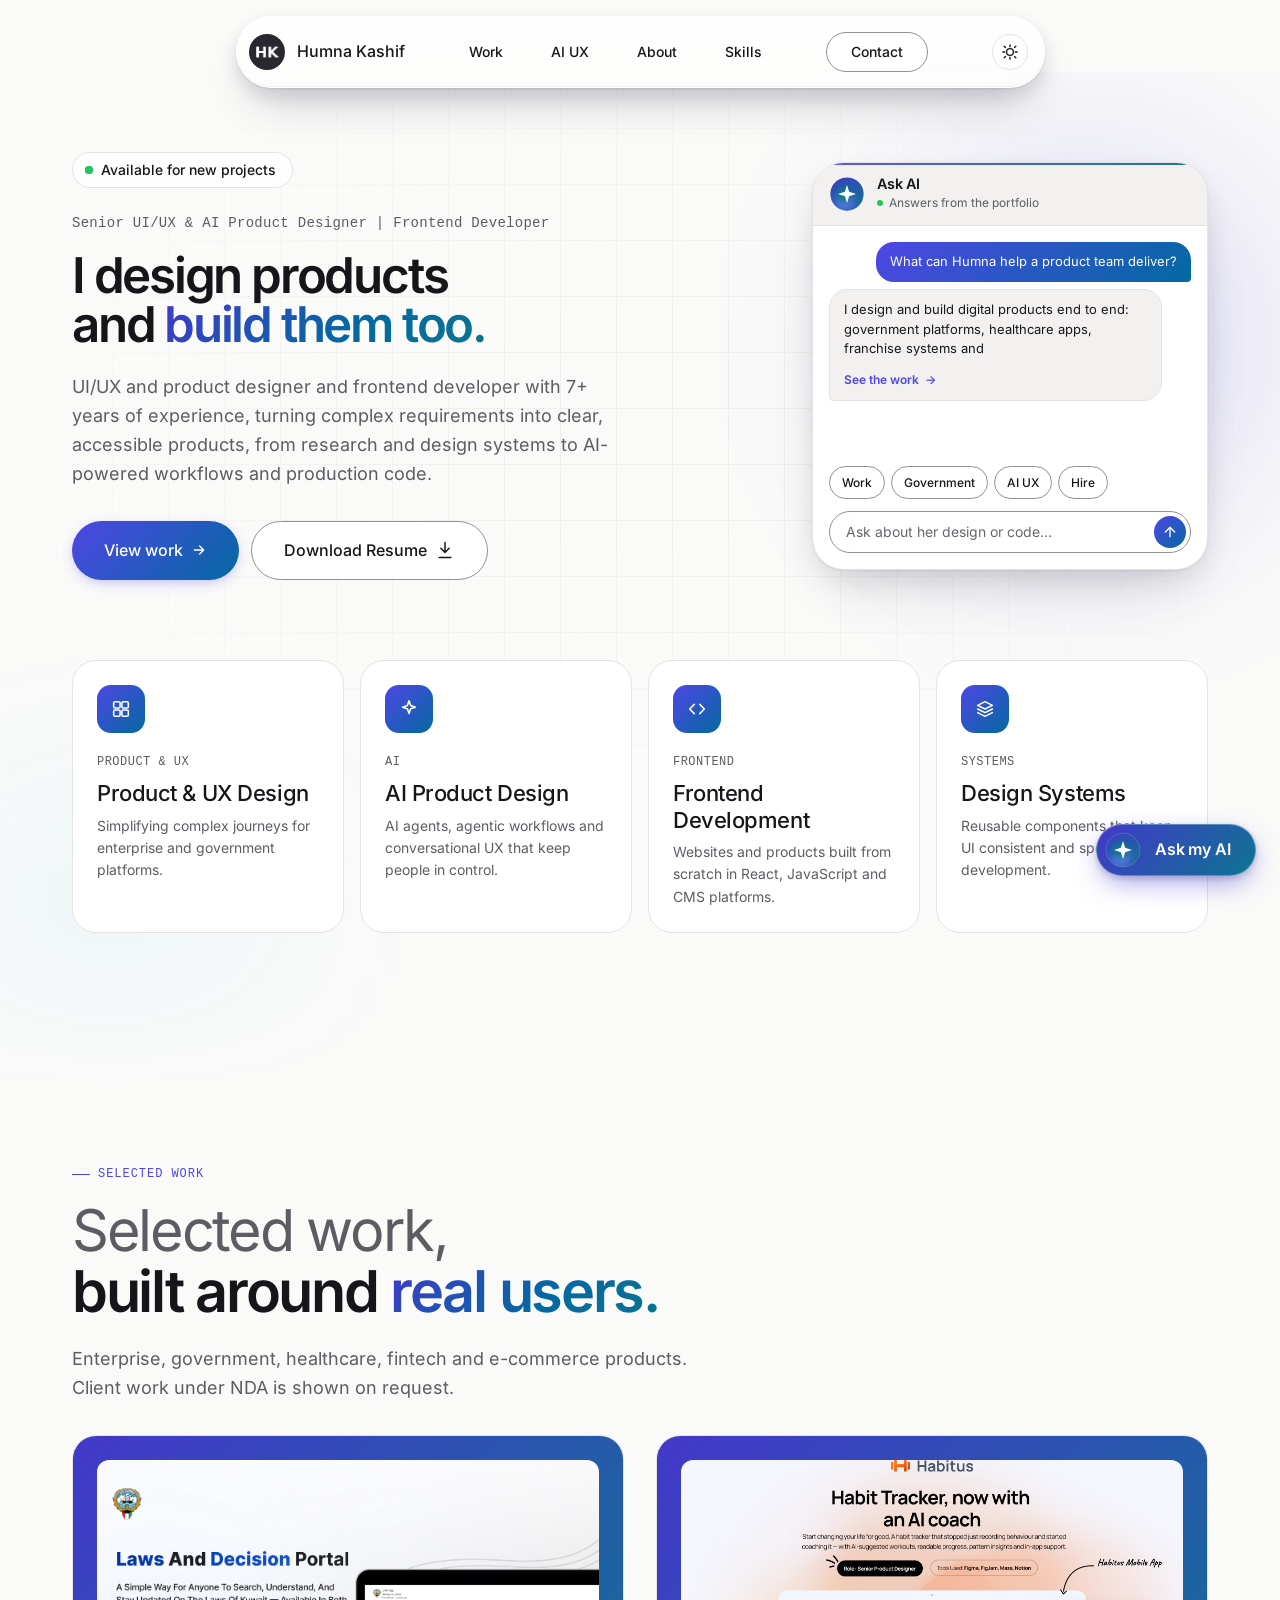
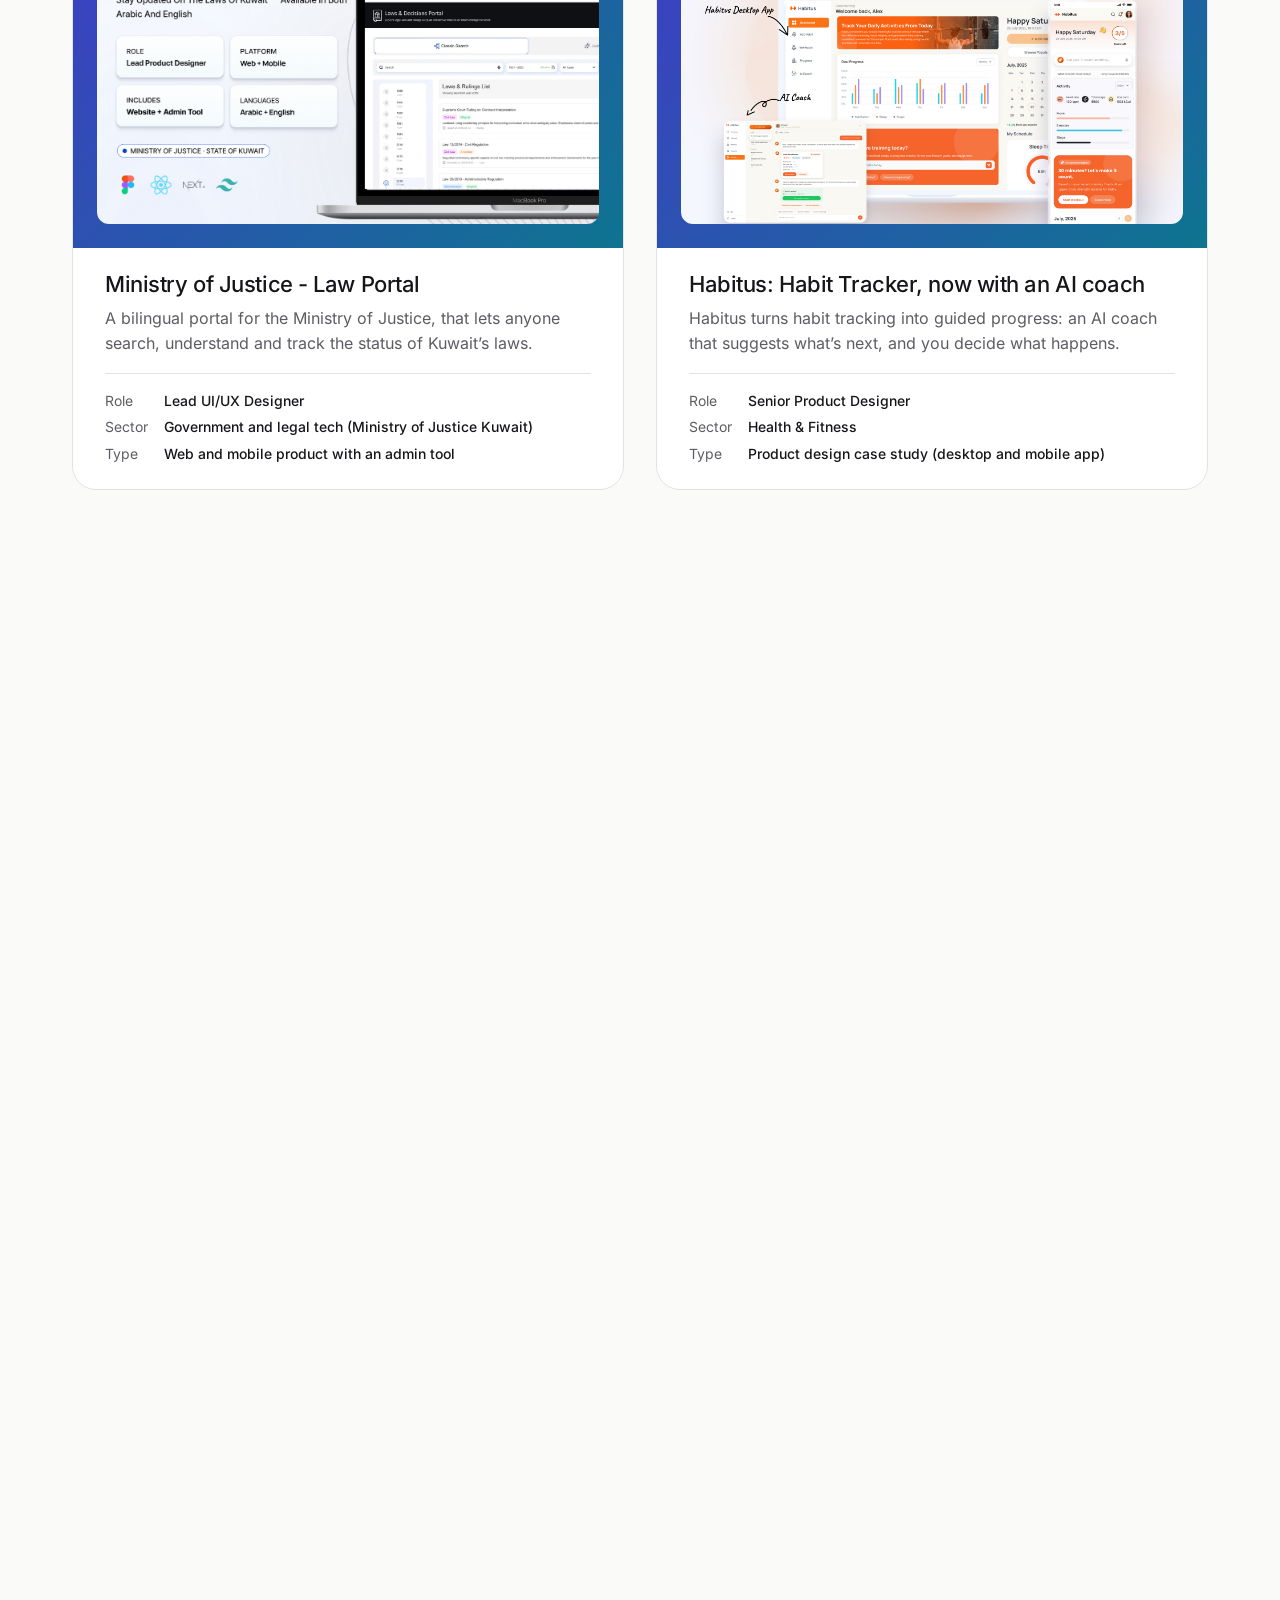
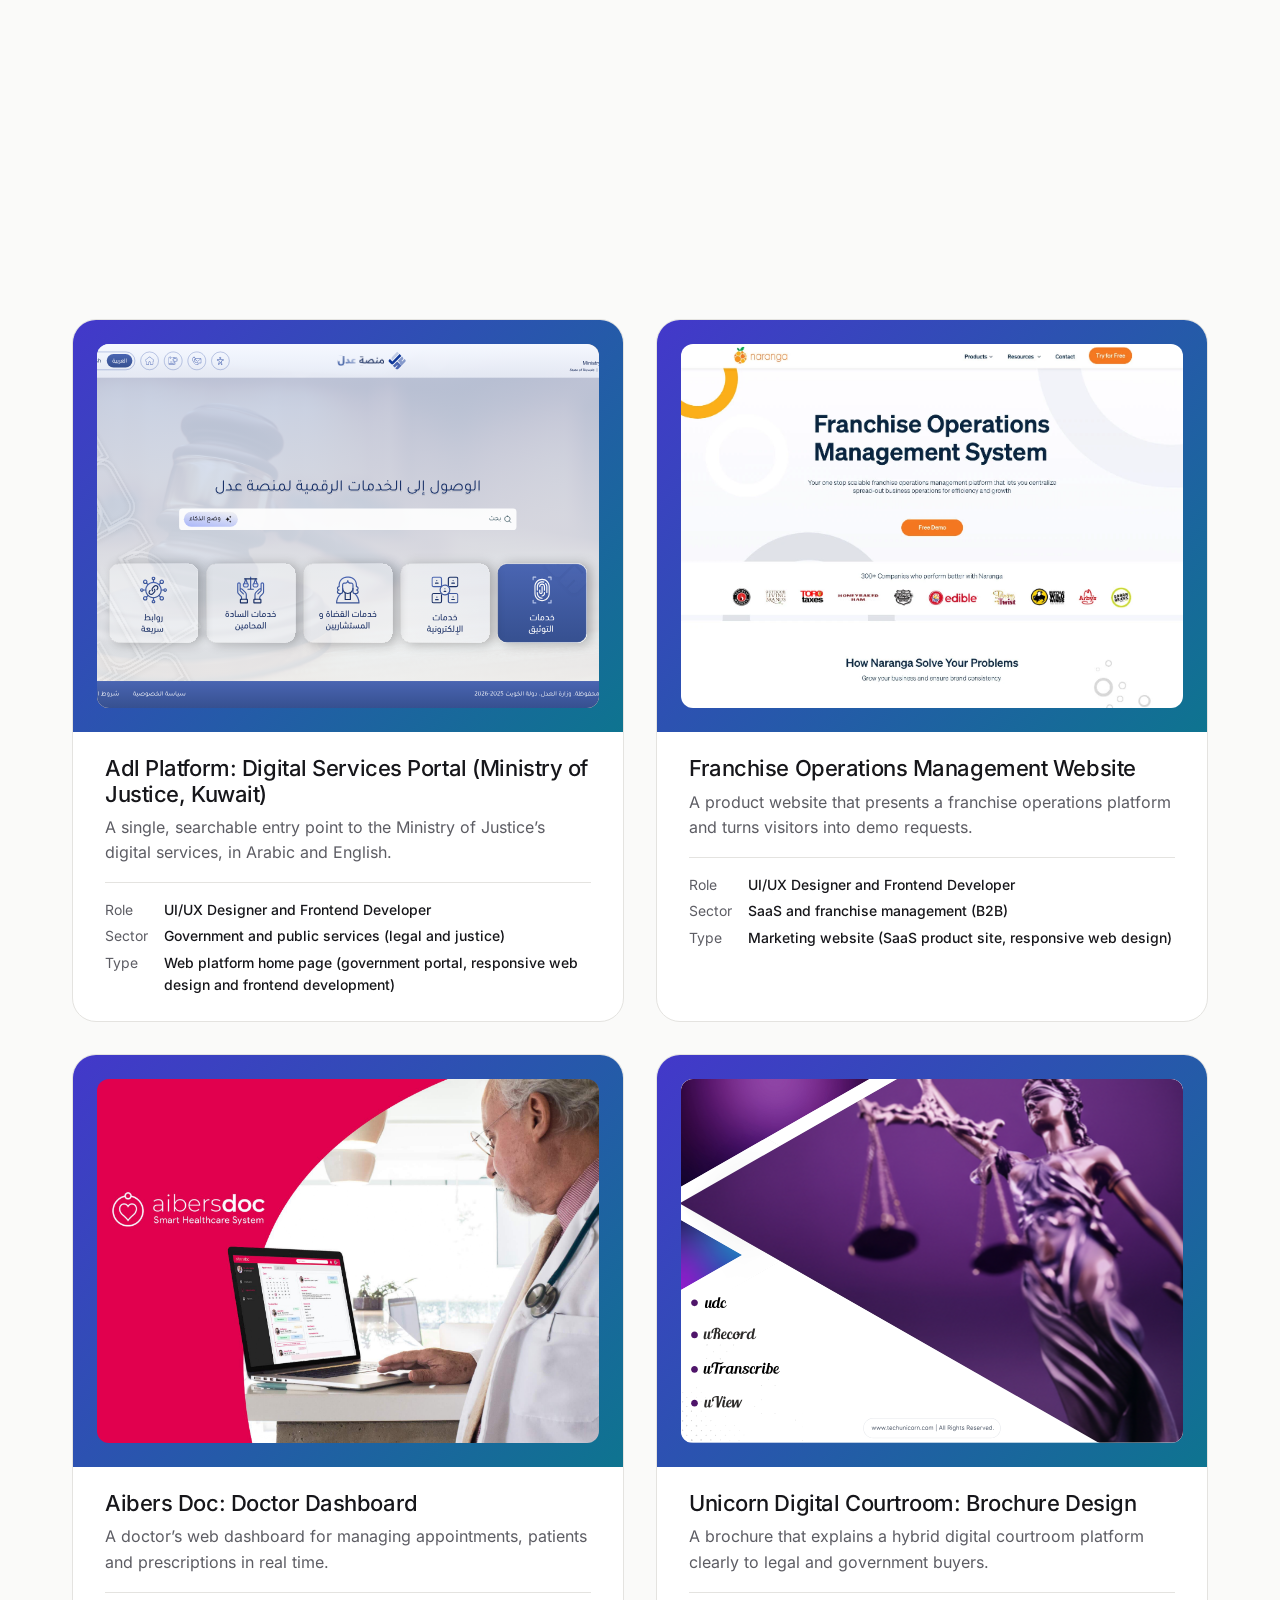
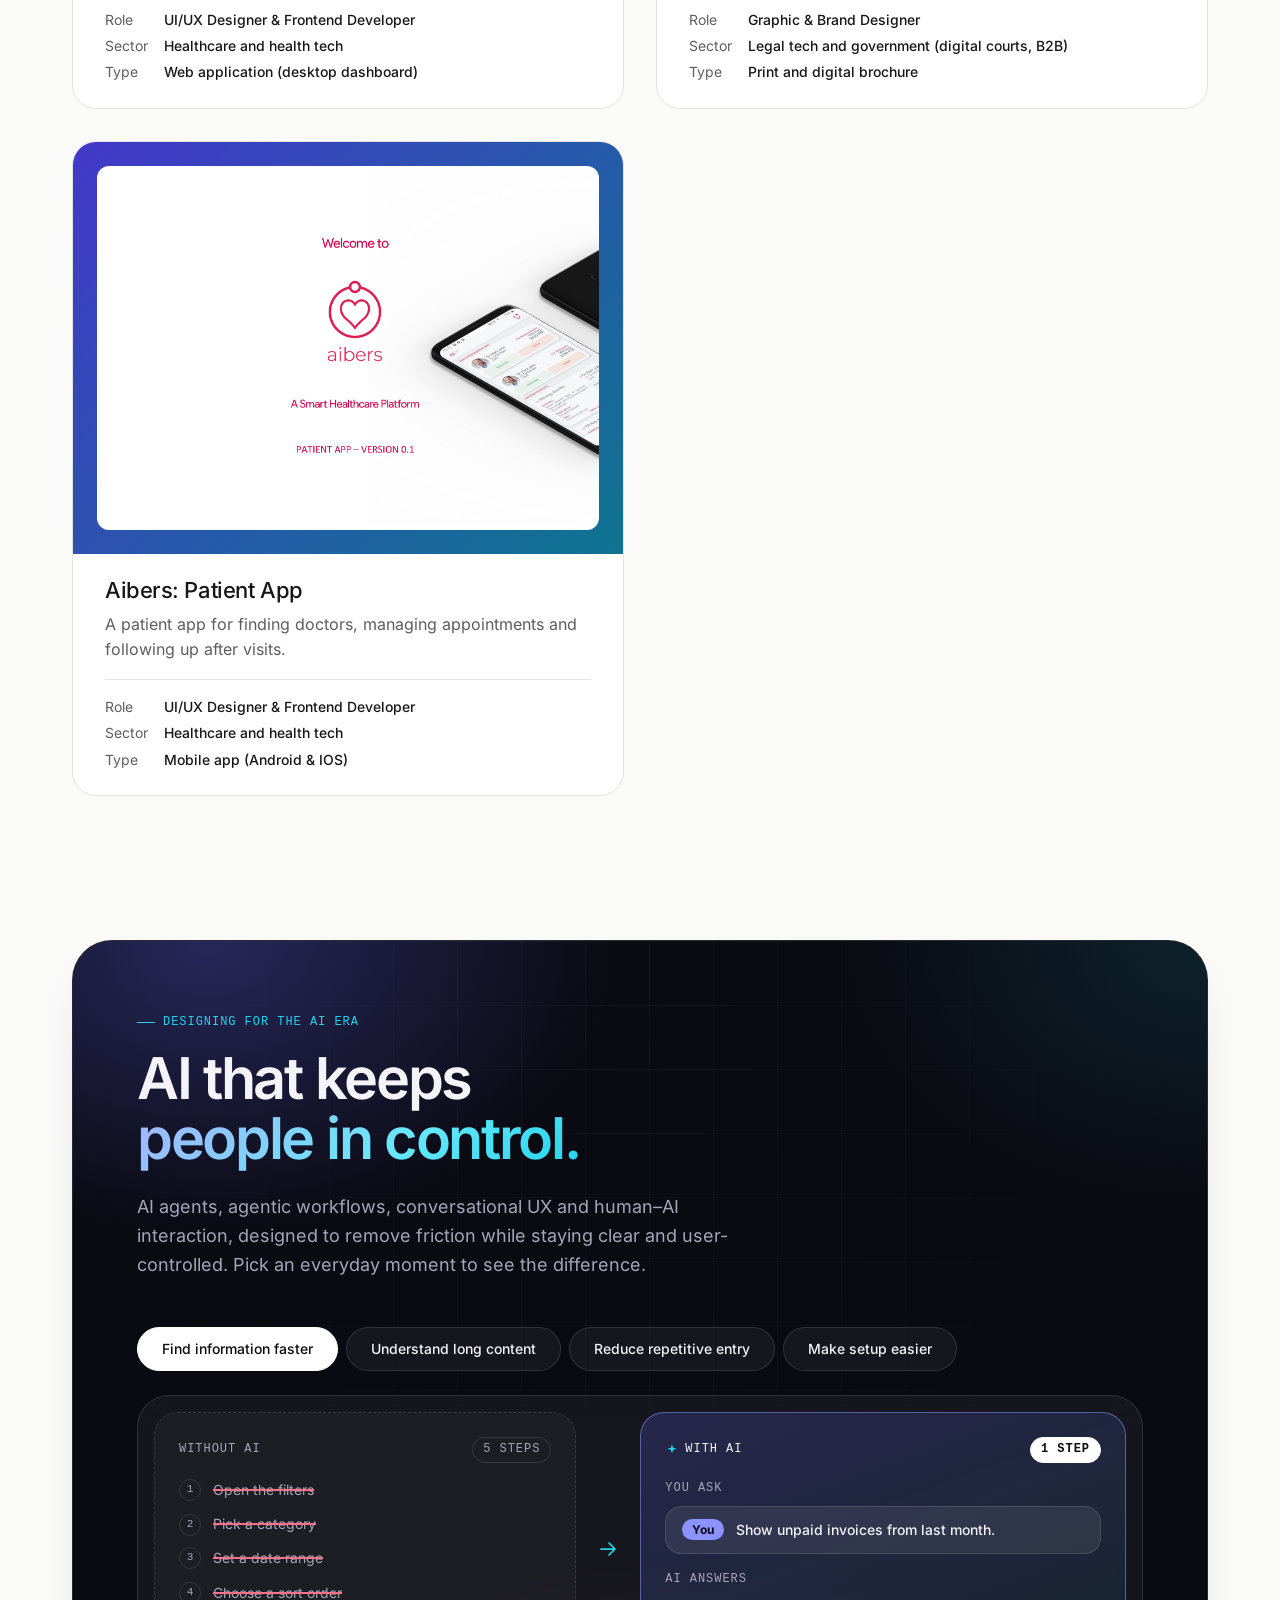
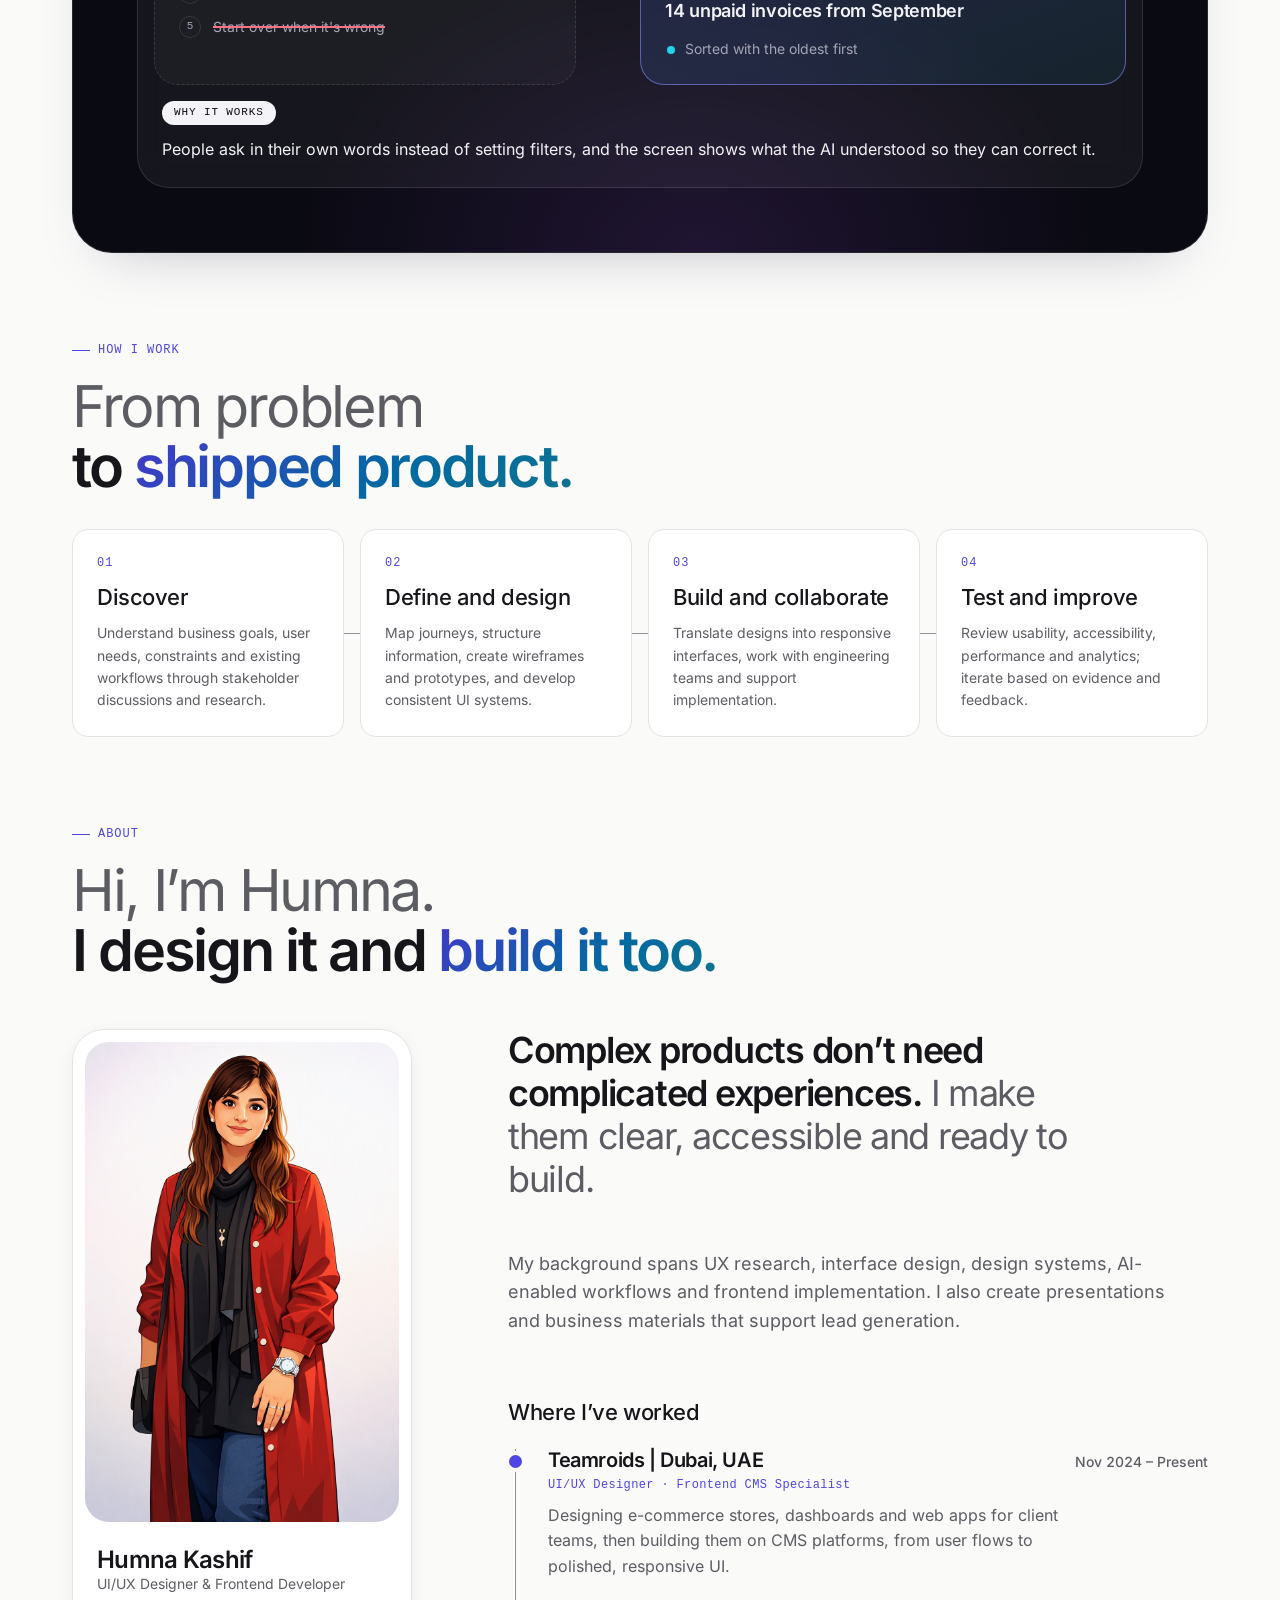
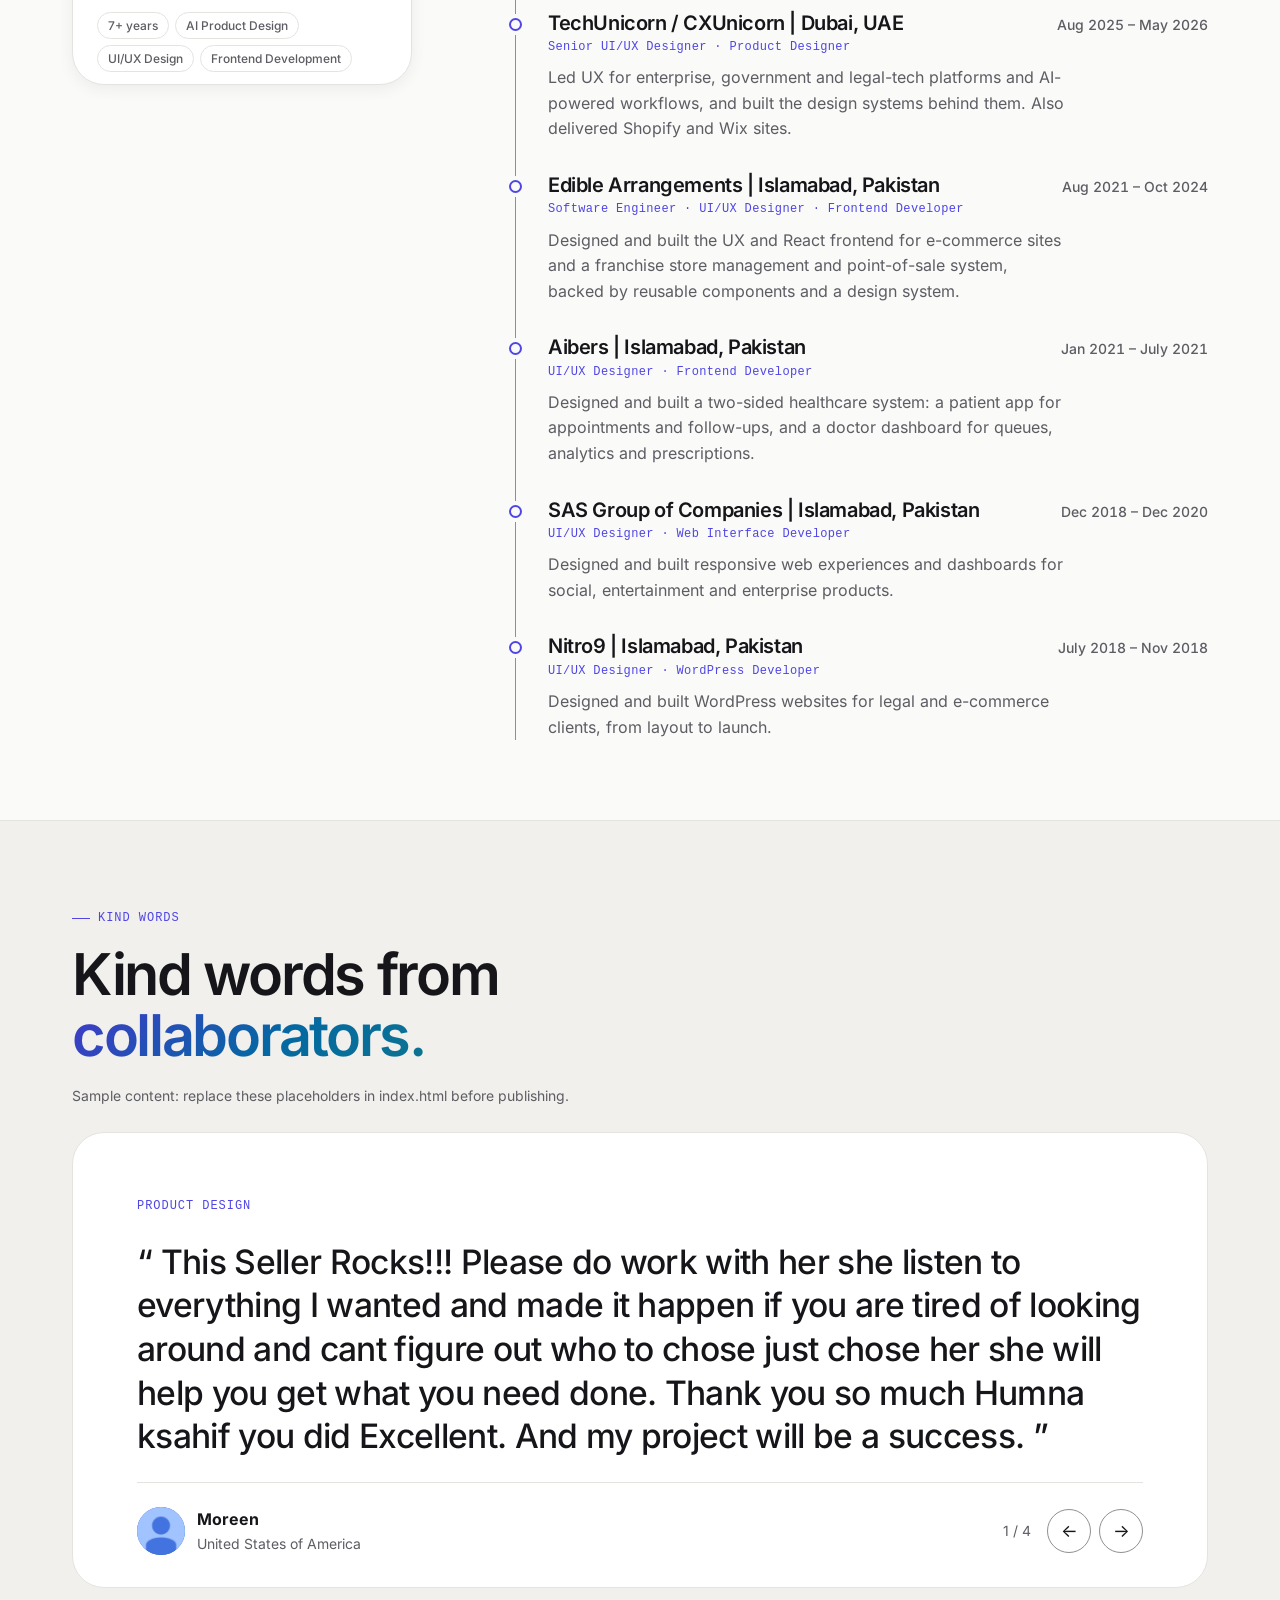
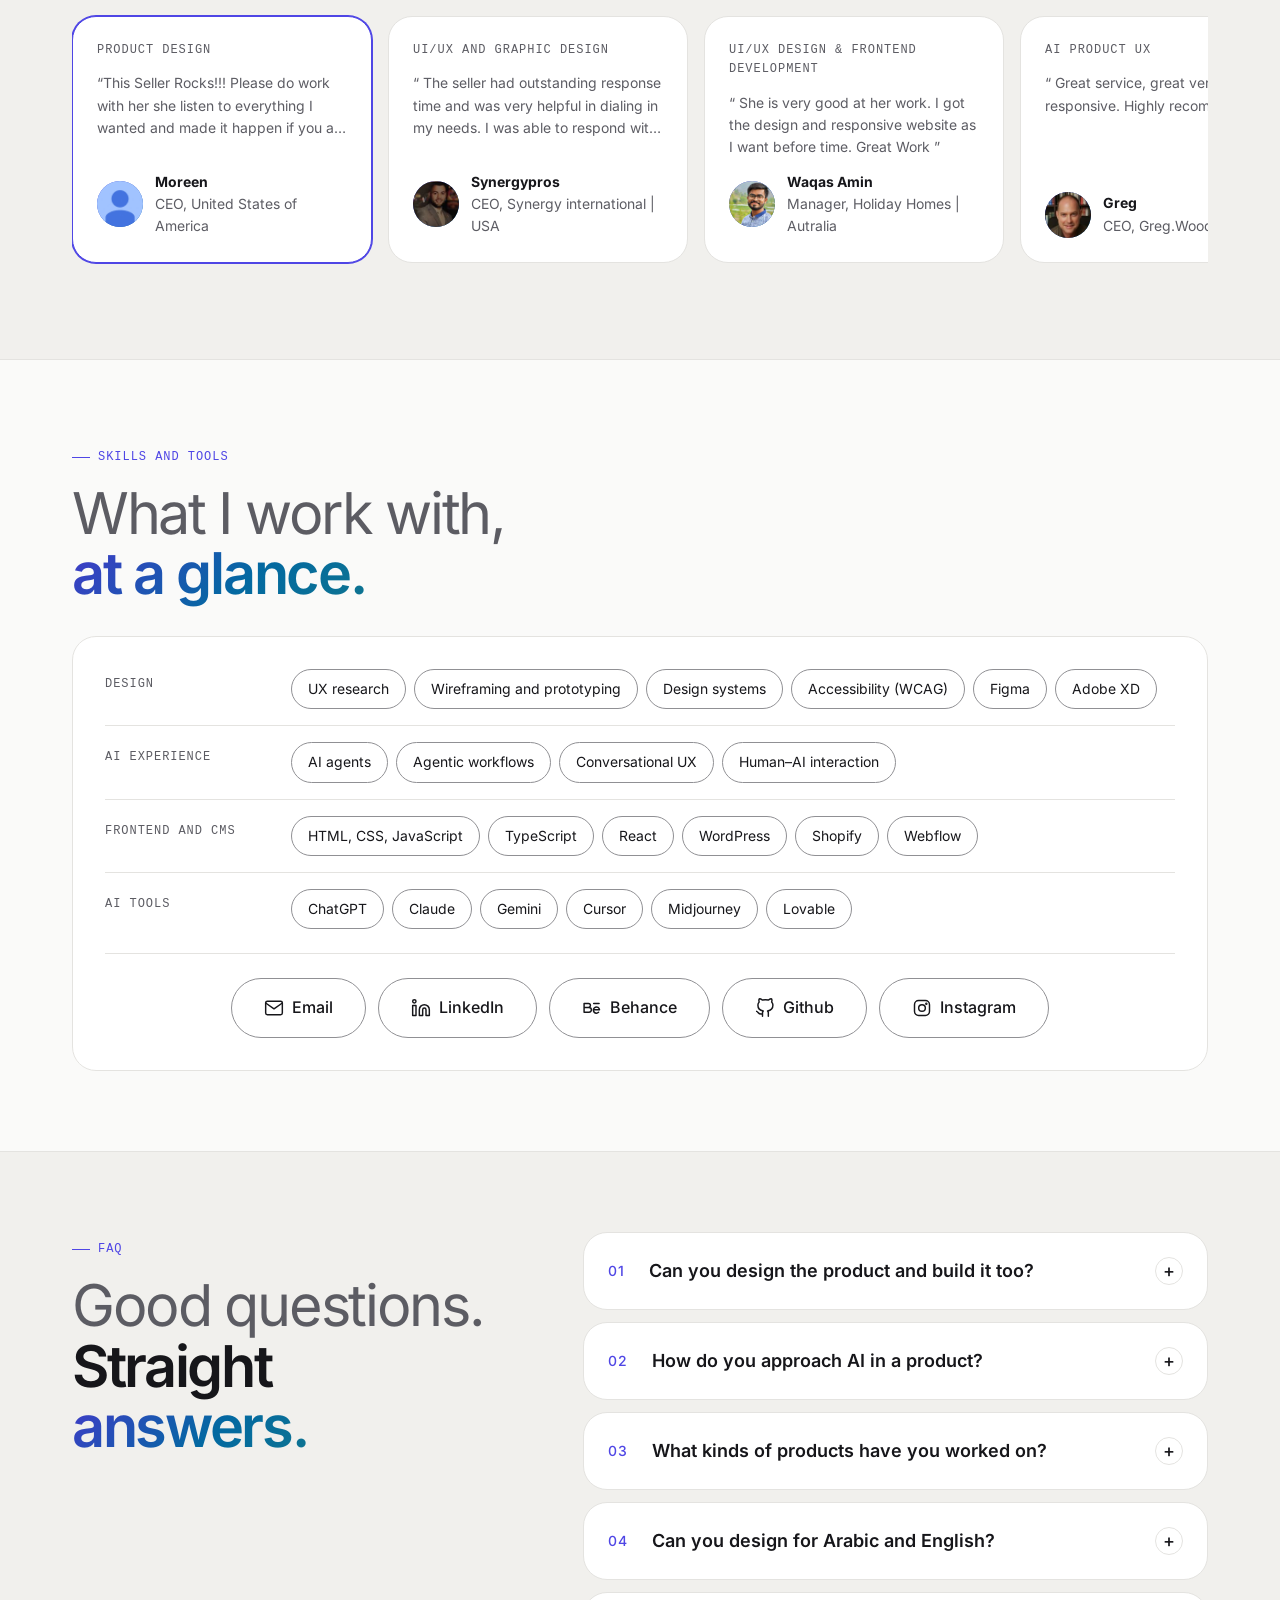
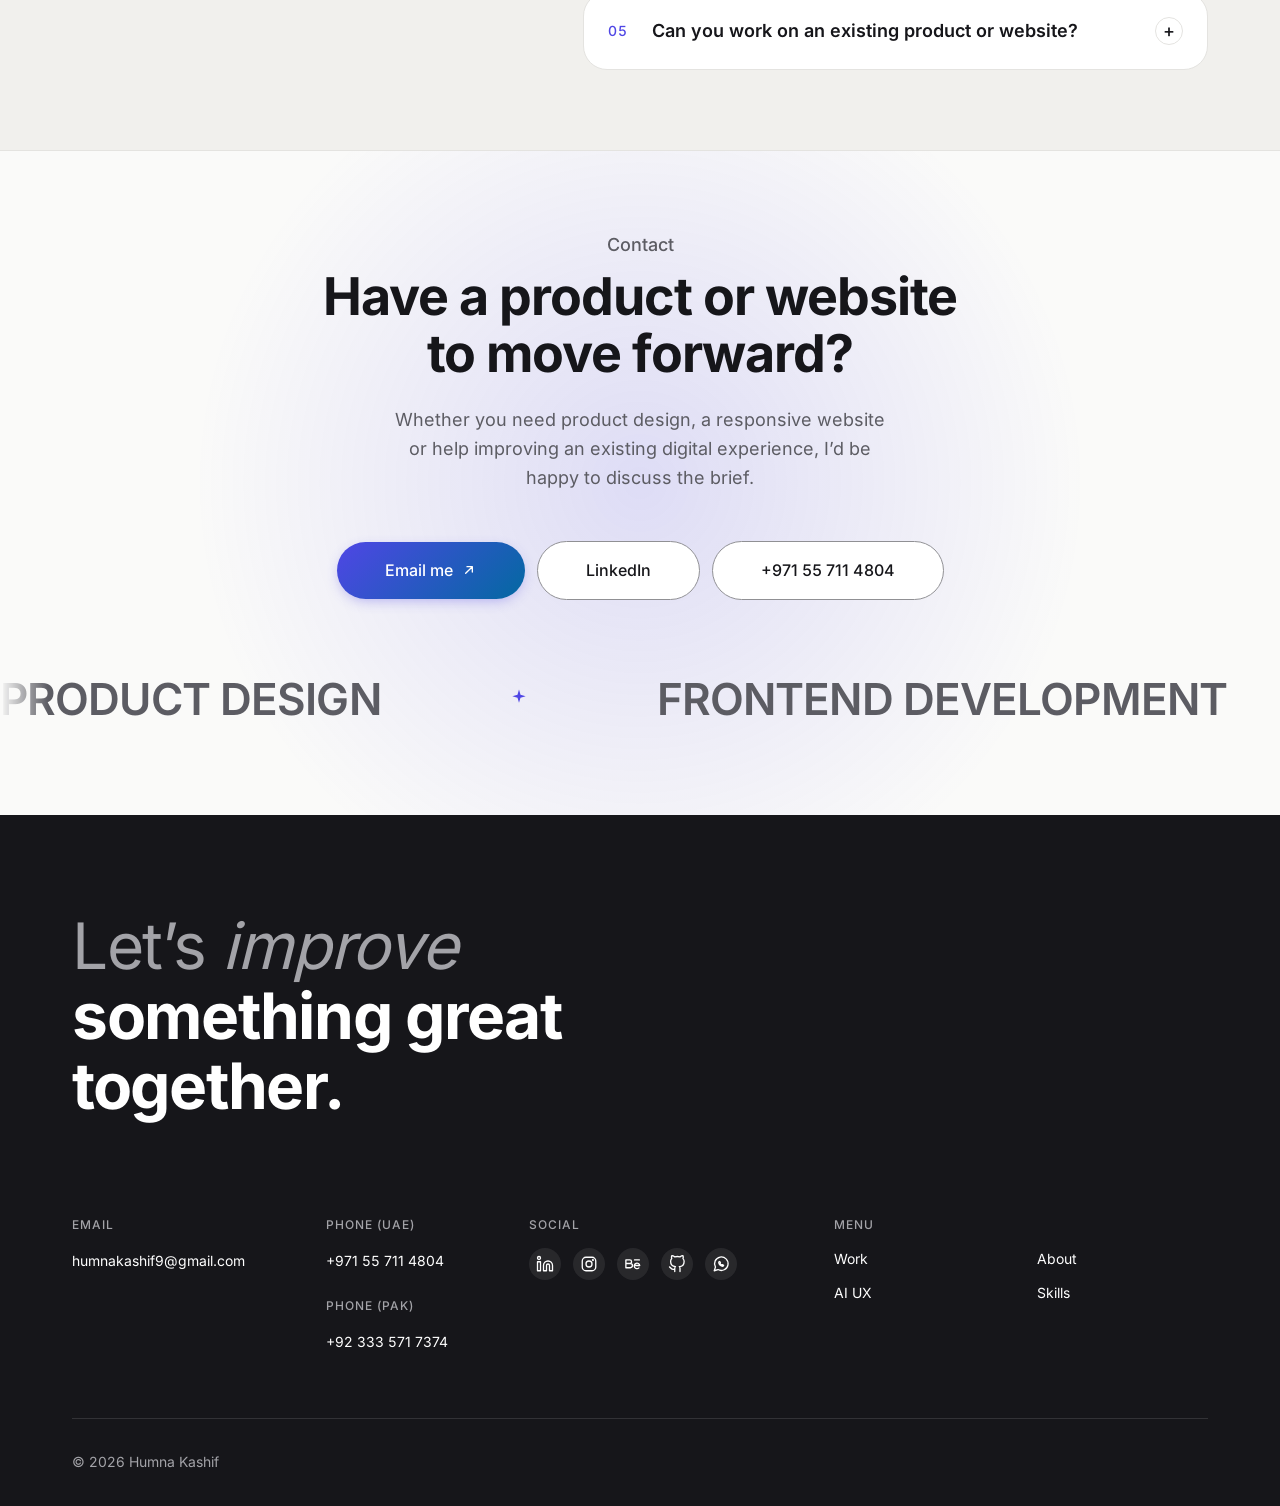
==== commit 1a12fe12: "Update index.html" ====
--- a/index.html
+++ b/index.html
@@ -1,4 +1,43 @@
-<!DOCTYPE html><html lang="en"><head><script>!function(){try{var t=localStorage.getItem("theme")||(window.matchMedia("(prefers-color-scheme: dark)").matches?"dark":"light");document.documentElement.setAttribute("data-theme",t),"paused"===localStorage.getItem("motion")&&document.documentElement.setAttribute("data-motion","paused")}catch(t){}}()</script><meta charset="UTF-8"><meta name="viewport" content="width=device-width,initial-scale=1"><title>Humna Kashif | Senior UI/UX &amp; Product Designer | Frontend Developer</title><meta name="description" content="Humna Kashif is a Senior UI/UX and Product Designer and Frontend Developer with 7+ years of experience across SaaS, AI, enterprise, government, healthcare and e-commerce products. Skilled in UX research, design systems, React, JavaScript and CMS development."><meta name="author" content="Humna Kashif"><meta name="robots" content="index, follow"><meta name="theme-color" content="#fafaf9"><link rel="canonical" href="https://humnaaah.github.io/Portfolio/"><meta property="og:type" content="profile"><meta property="og:title" content="Humna Kashif — Product Designer &amp; Frontend Developer"><meta property="og:description" content="7+ years creating user-centred digital products, scalable design systems and responsive web experiences, from Figma to frontend."><meta property="og:image" content="assets/images/profile.webp"><meta name="twitter:card" content="summary"><meta name="twitter:title" content="Humna Kashif — Product Designer &amp; Frontend Developer"><meta name="twitter:description" content="7+ years creating user-centred digital products, scalable design systems and responsive web experiences, from Figma to frontend."><script type="application/ld+json">{
+<!DOCTYPE html>
+<html lang="en">
+<head>
+  <script>
+    // Runs synchronously, before any stylesheet, to prevent a flash of
+    // the wrong theme on load. Kept inline (not in theme.js) precisely
+    // because it must block first paint — a deferred external script
+    // would run too late and the page would visibly flip themes.
+    (function () {
+      try {
+        var stored = localStorage.getItem("theme");
+        var theme =
+          stored || (window.matchMedia("(prefers-color-scheme: dark)").matches ? "dark" : "light");
+        document.documentElement.setAttribute("data-theme", theme);
+        if (localStorage.getItem("motion") === "paused") document.documentElement.setAttribute("data-motion", "paused");
+      } catch (e) {
+        // localStorage/matchMedia unavailable (privacy mode, very old
+        // browser) — fall back silently to the light default already
+        // established by :root.
+      }
+    })();
+  </script>
+
+  <meta charset="UTF-8" />
+  <meta name="viewport" content="width=device-width, initial-scale=1.0" />
+  <title>Humna Kashif | Senior UI/UX &amp; Product Designer | Frontend Developer</title>
+  <meta name="description" content="Humna Kashif is a Senior UI/UX and Product Designer and Frontend Developer with 7+ years of experience across SaaS, AI, enterprise, government, healthcare and e-commerce products. Skilled in UX research, design systems, React, JavaScript and CMS development." />
+  <meta name="author" content="Humna Kashif" />
+  <meta name="robots" content="index, follow" />
+  <meta name="theme-color" content="#fafaf9" />
+  <link rel="canonical" href="https://humnaaah.github.io/Portfolio/" />
+  <meta property="og:type" content="profile" />
+  <meta property="og:title" content="Humna Kashif — Product Designer &amp; Frontend Developer" />
+  <meta property="og:description" content="7+ years creating user-centred digital products, scalable design systems and responsive web experiences, from Figma to frontend." />
+  <meta property="og:image" content="assets/images/profile.webp" />
+  <meta name="twitter:card" content="summary" />
+  <meta name="twitter:title" content="Humna Kashif — Product Designer &amp; Frontend Developer" />
+  <meta name="twitter:description" content="7+ years creating user-centred digital products, scalable design systems and responsive web experiences, from Figma to frontend." />
+  <script type="application/ld+json">
+  {
   "@context": "https://schema.org",
   "@type": "ProfilePage",
   "mainEntity": {
@@ -34,4 +73,1056 @@
     ],
     "image": "assets/images/profile.webp"
   }
-}</script><link rel="preload" href="assets/fonts/inter-500.woff" as="font" type="font/woff" crossorigin><link rel="stylesheet" href="css/fonts.css"><link rel="stylesheet" href="css/variables.css"><link rel="stylesheet" href="css/base.css"><link rel="stylesheet" href="css/navigation.css"><link rel="stylesheet" href="css/hero.css"><link rel="stylesheet" href="css/projects.css"><link rel="stylesheet" href="css/ai-experience.css"><link rel="stylesheet" href="css/experience.css"><link rel="stylesheet" href="css/faq.css"><link rel="stylesheet" href="css/contact-slider.css"><link rel="stylesheet" href="css/footer.css"><link rel="stylesheet" href="css/animations.css"><link rel="stylesheet" href="css/copilot.css"><link rel="stylesheet" href="css/case-study-modal.css"><link rel="stylesheet" href="css/system.css"><link rel="stylesheet" href="css/responsive.css"><noscript><style>.reveal-left,.reveal-on-scroll,.reveal-right,.reveal-scale,.reveal-up{opacity:1!important;transform:none!important}</style></noscript></head><body><a class="skip-link" href="#main-content">Skip to content</a><header class="nav" data-nav><div class="nav__inner"><a class="nav__logo" href="index.html" aria-label="Humna Kashif — home"><span class="nav__logo-avatar"><img src="assets/images/profile-small.webp" alt="" width="36" height="36"></span><span>Humna Kashif</span></a><nav class="nav__links" data-nav-links aria-label="Primary"><ul><li><a href="#projects">Work</a></li><li><a href="#ai-experience">AI UX</a></li><li><a href="#about">About</a></li><li><a href="#skills">Skills</a></li></ul></nav><a class="btn btn--secondary nav__contact" href="#contact">Contact</a><button class="theme-toggle" type="button" data-theme-toggle aria-label="Switch to dark mode"><svg class="theme-toggle__icon theme-toggle__icon--sun" viewBox="0 0 24 24" fill="none" aria-hidden="true"><circle cx="12" cy="12" r="4.5" stroke="currentColor" stroke-width="1.75"/><path d="M12 2.5V5M12 19V21.5M4.22 4.22L6 6M18 18L19.78 19.78M2.5 12H5M19 12H21.5M4.22 19.78L6 18M18 6L19.78 4.22" stroke="currentColor" stroke-width="1.75" stroke-linecap="round"/></svg><svg class="theme-toggle__icon theme-toggle__icon--moon" viewBox="0 0 24 24" fill="none" aria-hidden="true"><path d="M20.5 14.2A8.5 8.5 0 1 1 9.8 3.5a7 7 0 0 0 10.7 10.7Z" stroke="currentColor" stroke-width="1.75" stroke-linejoin="round"/></svg></button><div class="nav__more" data-nav-more-wrap><button class="nav__more-trigger" type="button" data-nav-more aria-haspopup="true" aria-expanded="false" aria-label="Open navigation menu"><span class="nav__more-dot" aria-hidden="true"></span><span class="nav__more-dot" aria-hidden="true"></span><span class="nav__more-dot" aria-hidden="true"></span></button><div class="nav__more-menu" data-nav-more-menu><ul><li><a href="#projects">Work</a></li><li><a href="#ai-experience">AI UX</a></li><li><a href="#about">About</a></li><li><a href="#skills">Skills</a></li></ul><div class="nav__more-menu-footer"><a class="btn btn--secondary nav__contact" href="#contact">Contact</a><button class="theme-toggle theme-toggle--menu" type="button" data-theme-toggle aria-label="Switch to dark mode"><svg class="theme-toggle__icon theme-toggle__icon--sun" viewBox="0 0 24 24" fill="none" aria-hidden="true"><circle cx="12" cy="12" r="4.5" stroke="currentColor" stroke-width="1.75"/><path d="M12 2.5V5M12 19V21.5M4.22 4.22L6 6M18 18L19.78 19.78M2.5 12H5M19 12H21.5M4.22 19.78L6 18M18 6L19.78 4.22" stroke="currentColor" stroke-width="1.75" stroke-linecap="round"/></svg><svg class="theme-toggle__icon theme-toggle__icon--moon" viewBox="0 0 24 24" fill="none" aria-hidden="true"><path d="M20.5 14.2A8.5 8.5 0 1 1 9.8 3.5a7 7 0 0 0 10.7 10.7Z" stroke="currentColor" stroke-width="1.75" stroke-linejoin="round"/></svg></button></div></div></div><button class="nav__toggle" type="button" data-nav-toggle aria-expanded="false" aria-controls="mobile-menu" aria-label="Open menu"><span class="nav__toggle-bar"></span><span class="nav__toggle-bar"></span></button></div><div id="mobile-menu" class="nav__mobile" data-nav-mobile hidden><ul><li><a href="#projects">Work</a></li><li><a href="#ai-experience">AI UX</a></li><li><a href="#about">About</a></li><li><a href="#skills">Skills</a></li><li><a href="#contact">Contact</a></li></ul></div></header><main id="main-content"><section class="hero section" aria-labelledby="hero-heading"><div class="hero__bg" aria-hidden="true"><span class="hero__orb hero__orb--a"></span><span class="hero__orb hero__orb--b"></span><span class="hero__grid-bg"></span></div><div class="container hero__grid"><div class="hero__inner"><p class="hero__eyebrow"><span class="hero__eyebrow-dot" aria-hidden="true"></span><span>Available for new projects</span></p><p class="hero__role"><span>Senior UI/UX &amp; AI Product Designer | Frontend Developer</span></p><h1 id="hero-heading" class="hero__headline">I design products and<span class="hero__headline-accent">build them too.</span></h1><p class="hero__description">UI/UX and product designer and frontend developer with 7+ years of experience, turning complex requirements into clear, accessible products, from research and design systems to AI-powered workflows and production code.</p><div class="hero__cta-group" data-hero-cta-group><a class="btn btn--primary hero__cta" href="#projects">View work<svg width="16" height="16" viewBox="0 0 24 24" fill="none" aria-hidden="true"><path d="M5 12h14M13 6l6 6-6 6" stroke="currentColor" stroke-width="2" stroke-linecap="round" stroke-linejoin="round"/></svg></a><a class="btn btn--secondary hero__cta" href="./assets/Humna_Kashif_AI_UX_Product_Designer.pdf" target="_blank">Download Resume<svg width="20" height="20" viewBox="0 0 24 24" fill="none" aria-hidden="true"><path d="M12 3v12m0 0l-5-5m5 5l5-5M5 21h14" stroke="currentColor" stroke-width="1.75" stroke-linecap="round" stroke-linejoin="round"/></svg></a></div></div><div class="hchat" data-hchat><section class="hchat__window" aria-labelledby="hchat-title"><header class="hchat__bar"><span class="hchat__avatar"><svg xmlns="http://www.w3.org/2000/svg" width="36" height="36" viewBox="0 0 64 64" role="img" aria-label="AI assistant"><defs><clipPath id="oc"><circle cx="32" cy="32" r="30"/></clipPath><linearGradient id="ob" x1="0" y1="0" x2="1" y2="1"><stop offset="0" stop-color="#4338ca"/><stop offset="1" stop-color="#0e7490"/></linearGradient><filter id="obl" x="-50%" y="-50%" width="200%" height="200%"><feGaussianBlur stdDeviation="7"/></filter></defs><g clip-path="url(#oc)"><circle cx="32" cy="32" r="30" fill="url(#ob)"/><g filter="url(#obl)"><circle cx="20" cy="22" r="18" fill="#6366f1" opacity=".9"><animateTransform attributeName="transform" type="translate" values="0 0;24 14;8 26;0 0" dur="3.2s" repeatCount="indefinite"/></circle><circle cx="48" cy="20" r="16" fill="#22d3ee" opacity=".8"><animateTransform attributeName="transform" type="translate" values="0 0;-26 18;-10 8;0 0" dur="3.8s" repeatCount="indefinite"/></circle><circle cx="32" cy="52" r="16" fill="#0e7490"><animateTransform attributeName="transform" type="translate" values="0 0;16 -26;-18 -14;0 0" dur="3.5s" repeatCount="indefinite"/></circle></g></g><circle cx="32" cy="32" r="30" fill="none" stroke="#fff" stroke-opacity=".3"/><path d="M32 16l3.8 12.2L48 32l-12.2 3.8L32 48l-3.8-12.2L16 32l12.2-3.8z" fill="#fff"/></svg></span><div class="hchat__who"><p class="hchat__title" id="hchat-title">Ask AI</p><p class="hchat__status"><span class="hchat__status-dot" aria-hidden="true"></span>Answers from the portfolio</p></div></header><div class="hchat__log" data-hchat-log role="log" aria-live="off" aria-label="Conversation with Humna Kashif's assistant" tabindex="0"><div class="hmsg hmsg--user" data-seed><p>What can Humna help a product team deliver?</p></div><div class="hmsg hmsg--ai" data-seed><div class="hmsg__text"><p>I design and build digital products end to end: government platforms, healthcare apps, franchise systems and AI experiences, from research and UX to responsive, accessible frontends.</p></div><a class="hmsg__action" href="#projects">See the work<span aria-hidden="true">&rarr;</span></a></div></div><div class="hchat__chips" data-hchat-chips role="group" aria-label="Suggested questions"><button type="button" class="hchat__chip" data-intent="projects" data-q="Show me her strongest projects">Work</button><button type="button" class="hchat__chip" data-intent="government" data-q="Has she built government platforms?">Government</button><button type="button" class="hchat__chip" data-intent="ai" data-q="How does she design AI experiences?">AI UX</button><button type="button" class="hchat__chip" data-intent="availability" data-q="Is she available?">Hire</button></div><form class="hchat__form" data-hchat-form><label class="visually-hidden" for="hchat-input">Ask a question about Humna Kashif's work</label><input id="hchat-input" class="hchat__input" data-hchat-input type="text" autocomplete="off" placeholder="Ask about her design or code…"><button class="hchat__send" type="submit" aria-label="Send question"><svg width="16" height="16" viewBox="0 0 24 24" fill="none" aria-hidden="true"><path d="M12 19V5M5 12l7-7 7 7" stroke="currentColor" stroke-width="2" stroke-linecap="round" stroke-linejoin="round"/></svg></button></form></section></div></div><div id="expertise" class="expertise section" aria-labelledby="expertise-heading"><div class="container"><ul class="site-grid"><li class="site-card reveal-on-scroll"><span class="site-card__icon"><svg width="22" height="22" viewBox="0 0 24 24" fill="none" aria-hidden="true"><rect x="4" y="4" width="7" height="7" rx="1.5" stroke="currentColor" stroke-width="1.7"/><rect x="13" y="4" width="7" height="7" rx="1.5" stroke="currentColor" stroke-width="1.7"/><rect x="4" y="13" width="7" height="7" rx="1.5" stroke="currentColor" stroke-width="1.7"/><rect x="13" y="13" width="7" height="7" rx="1.5" stroke="currentColor" stroke-width="1.7"/></svg></span><p class="site-card__tag">Product &amp; UX</p><h3 class="site-card__title">Product &amp; UX Design</h3><p class="site-card__text">Simplifying complex journeys for enterprise and government platforms.</p></li><li class="site-card reveal-on-scroll" style="transition-delay:60ms"><span class="site-card__icon"><svg width="22" height="22" viewBox="0 0 24 24" fill="none" aria-hidden="true"><path d="M12 3l1.8 5.2L19 10l-5.2 1.8L12 17l-1.8-5.2L5 10l5.2-1.8L12 3z" stroke="currentColor" stroke-width="1.7" stroke-linejoin="round"/></svg></span><p class="site-card__tag">AI</p><h3 class="site-card__title">AI Product Design</h3><p class="site-card__text">AI agents, agentic workflows and conversational UX that keep people in control.</p></li><li class="site-card reveal-on-scroll" style="transition-delay:.12s"><span class="site-card__icon"><svg width="22" height="22" viewBox="0 0 24 24" fill="none" aria-hidden="true"><path d="M9 7l-5 5 5 5M15 7l5 5-5 5" stroke="currentColor" stroke-width="1.7" stroke-linecap="round" stroke-linejoin="round"/></svg></span><p class="site-card__tag">Frontend</p><h3 class="site-card__title">Frontend Development</h3><p class="site-card__text">Websites and products built from scratch in React, JavaScript and CMS platforms.</p></li><li class="site-card reveal-on-scroll" style="transition-delay:.18s"><span class="site-card__icon"><svg width="22" height="22" viewBox="0 0 24 24" fill="none" aria-hidden="true"><path d="M12 4l8 4-8 4-8-4 8-4Z M4 12l8 4 8-4 M4 16l8 4 8-4" stroke="currentColor" stroke-width="1.7" stroke-linejoin="round" stroke-linecap="round"/></svg></span><p class="site-card__tag">Systems</p><h3 class="site-card__title">Design Systems</h3><p class="site-card__text">Reusable components that keep UI consistent and speed up development.</p></li></ul></div></div></section><section id="projects" class="projects section" aria-labelledby="projects-heading"><div class="container"><header class="sec-head"><p class="eyebrow">Selected work</p><h2 id="projects-heading" class="display"><span class="display__muted">Selected work,</span><span class="display__bold">built around<em>real users.</em></span></h2><p class="sec-head__lead">Enterprise, government, healthcare, fintech and e-commerce products. Client work under NDA is shown on request.</p></header><div class="projects__grid projects__grid--static"><article class="project-card reveal-on-scroll"><a class="project-card__link" href="assets/case-studies/lawportal.pdf" data-case-study="assets/case-studies/lawportal.pdf" data-case-study-title="Laws and Decision Portal - Ministry of Justice" aria-haspopup="dialog"><div class="project-card__media"><div class="project-card__tile" data-hue="0" aria-hidden="true"><img src="assets/images/law-portal.png" alt="" width="1200" height="800" loading="lazy"></div><span class="project-card__overlay-cta">Read case study<svg class="project-card__arrow" width="14" height="14" viewBox="0 0 24 24" fill="none" aria-hidden="true"><path d="M7 17L17 7M17 7H9M17 7V15" stroke="currentColor" stroke-width="2" stroke-linecap="round" stroke-linejoin="round"/></svg></span></div><div class="project-card__meta"><div><h3 class="project-card__client">Ministry of Justice - Law Portal</h3><p class="project-card__summary">A bilingual portal for the Ministry of Justice, that lets anyone search, understand and track the status of Kuwait’s laws.</p><dl class="project-card__facts"><dt>Role</dt><dd>Lead UI/UX Designer</dd><dt>Sector</dt><dd>Government and legal tech (Ministry of Justice Kuwait)</dd><dt>Type</dt><dd>Web and mobile product with an admin tool</dd></dl><span class="visually-hidden">. View case study (PDF): Laws and Decision Portal</span></div></div></a></article><article class="project-card reveal-on-scroll"><a class="project-card__link" href="assets/case-studies/tracker.webp" data-case-study="assets/case-studies/tracker.webp" data-case-study-title="Habitus: Habit Tracker, now with an AI coach" aria-haspopup="dialog"><div class="project-card__media"><div class="project-card__tile" data-hue="0" aria-hidden="true"><img src="assets/images/30.jpg" alt="" width="1200" height="800" loading="lazy"></div><span class="project-card__overlay-cta">View Case Study<svg class="project-card__arrow" width="14" height="14" viewBox="0 0 24 24" fill="none" aria-hidden="true"><path d="M7 17L17 7M17 7H9M17 7V15" stroke="currentColor" stroke-width="2" stroke-linecap="round" stroke-linejoin="round"/></svg></span></div><div class="project-card__meta"><div><h3 class="project-card__client">Habitus: Habit Tracker, now with an AI coach</h3><p class="project-card__summary">Habitus turns habit tracking into guided progress: an AI coach that suggests what’s next, and you decide what happens.</p><dl class="project-card__facts"><dt>Role</dt><dd>Senior Product Designer</dd><dt>Sector</dt><dd>Health & Fitness</dd><dt>Type</dt><dd>Product design case study (desktop and mobile app)</dd></dl><span class="visually-hidden">. View case study (PDF): Habitus tracker with AI coach</span></div></div></a></article><article class="project-card reveal-on-scroll"><a class="project-card__link" href="assets/case-studies/emax.pdf" data-case-study="assets/case-studies/emax.pdf" data-case-study-title="Emax: AI-Powered Franchise Platform" aria-haspopup="dialog"><div class="project-card__media"><div class="project-card__tile" data-hue="0" aria-hidden="true"><img src="assets/images/emax.jpg" alt="" width="1200" height="800" loading="lazy"></div><span class="project-card__overlay-cta">View Case Study<svg class="project-card__arrow" width="14" height="14" viewBox="0 0 24 24" fill="none" aria-hidden="true"><path d="M7 17L17 7M17 7H9M17 7V15" stroke="currentColor" stroke-width="2" stroke-linecap="round" stroke-linejoin="round"/></svg></span></div><div class="project-card__meta"><div><h3 class="project-card__client">Emax: AI-Powered Franchise Platform</h3><p class="project-card__summary">A mobile ERP for franchise teams that brings updates, training, messaging and store management into one AI-powered app.</p><dl class="project-card__facts"><dt>Role</dt><dd>Senior Product Designer</dd><dt>Sector</dt><dd>Franchise operations and retail (enterprise software)</dd><dt>Type</dt><dd>ERP - Mobile Application</dd></dl><span class="visually-hidden">. View case study (PDF): Law Portal Ministry of Justice</span></div></div></a></article><article class="project-card reveal-on-scroll"><a class="project-card__link" href="assets/case-studies/edible-arrangements.pdf" data-case-study="assets/case-studies/edible-arrangements.pdf" data-case-study-title="Edible Arrangements: Store Management System" aria-haspopup="dialog"><div class="project-card__media"><div class="project-card__tile" data-hue="0" aria-hidden="true"><img src="assets/images/edible-arrangement-store-management.jpg" alt="" width="1200" height="800" loading="lazy"></div><span class="project-card__overlay-cta">View Case Study<svg class="project-card__arrow" width="14" height="14" viewBox="0 0 24 24" fill="none" aria-hidden="true"><path d="M7 17L17 7M17 7H9M17 7V15" stroke="currentColor" stroke-width="2" stroke-linecap="round" stroke-linejoin="round"/></svg></span></div><div class="project-card__meta"><div><h3 class="project-card__client">Store Management System</h3><p class="project-card__summary">A store dashboard and point-of-sale system for tracking orders, fulfilment and sales in one place.</p><dl class="project-card__facts"><dt>Role</dt><dd>UI/UX Designer</dd><dt>Sector</dt><dd>Retail and E-commerce</dd><dt>Type</dt><dd>Web and tablet application</dd></dl><span class="visually-hidden">. View case study (PDF): Edible Arrangements - Store Management System</span></div></div></a></article><article class="project-card reveal-on-scroll"><a class="project-card__link" href="https://web-dev.moj.gov.kw" target="_blank"><div class="project-card__media"><div class="project-card__tile" data-hue="0" aria-hidden="true"><img src="assets/images/moj.svg" style="object-position:top" alt="" width="1200" height="800" loading="lazy"></div><span class="project-card__overlay-cta">View Website<svg class="project-card__arrow" width="14" height="14" viewBox="0 0 24 24" fill="none" aria-hidden="true"><path d="M7 17L17 7M17 7H9M17 7V15" stroke="currentColor" stroke-width="2" stroke-linecap="round" stroke-linejoin="round"/></svg></span></div><div class="project-card__meta"><div><h3 class="project-card__client">Ministry of Justice, Kuwait: Official Website</h3><p class="project-card__summary">A bilingual government website that brings the Ministry of Justice’s digital services into one accessible place.</p><dl class="project-card__facts"><dt>Role</dt><dd>UI/UX Designer and Frontend Developer</dd><dt>Sector</dt><dd>Government and public services (legal and justice)</dd><dt>Type</dt><dd>Government website (responsive web design and frontend development)</dd></dl><span class="visually-hidden">. View case study (PDF): Design System for the Ministry of Justice</span></div></div></a></article><article class="project-card reveal-on-scroll"><a class="project-card__link" href="assets/case-studies/Design-system.pdf" data-case-study="assets/case-studies/Design-system.pdf" data-case-study-title="Tawtheeq: Design System for the Ministry of Justice" aria-haspopup="dialog"><div class="project-card__media"><div class="project-card__tile" data-hue="0" aria-hidden="true"><img src="assets/images/cover-page.svg" style="object-position:left" alt="" width="1200" height="800" loading="lazy"></div><span class="project-card__overlay-cta">View Case Study<svg class="project-card__arrow" width="14" height="14" viewBox="0 0 24 24" fill="none" aria-hidden="true"><path d="M7 17L17 7M17 7H9M17 7V15" stroke="currentColor" stroke-width="2" stroke-linecap="round" stroke-linejoin="round"/></svg></span></div><div class="project-card__meta"><div><h3 class="project-card__client">Design System for the Ministry of Justice</h3><p class="project-card__summary">A bilingual design system that keeps the Ministry of Justice’s digital products consistent and accessible.</p><dl class="project-card__facts"><dt>Role</dt><dd>lead UI/UX Designer</dd><dt>Sector</dt><dd>Government and legal tech (Ministry of Justice, State of Kuwait)</dd><dt>Type</dt><dd>Design system and brand guidelines</dd></dl><span class="visually-hidden">. View case study (PDF): Design System for the Ministry of Justice</span></div></div></a></article><article class="project-card reveal-on-scroll"><a class="project-card__link" href="https://web-dev.moj.gov.kw/adl-platform" target="_blank"><div class="project-card__media"><div class="project-card__tile" data-hue="0" aria-hidden="true"><img src="assets/images/Home Page.svg" style="object-position:top" alt="" width="1200" height="800" loading="lazy"></div><span class="project-card__overlay-cta">View Website<svg class="project-card__arrow" width="14" height="14" viewBox="0 0 24 24" fill="none" aria-hidden="true"><path d="M7 17L17 7M17 7H9M17 7V15" stroke="currentColor" stroke-width="2" stroke-linecap="round" stroke-linejoin="round"/></svg></span></div><div class="project-card__meta"><div><h3 class="project-card__client">Adl Platform: Digital Services Portal (Ministry of Justice, Kuwait)</h3><p class="project-card__summary">A single, searchable entry point to the Ministry of Justice’s digital services, in Arabic and English.</p><dl class="project-card__facts"><dt>Role</dt><dd>UI/UX Designer and Frontend Developer</dd><dt>Sector</dt><dd>Government and public services (legal and justice)</dd><dt>Type</dt><dd>Web platform home page (government portal, responsive web design and frontend development)</dd></dl><span class="visually-hidden">. View case study (PDF): Design System for the Ministry of Justice</span></div></div></a></article><article class="project-card reveal-on-scroll"><a class="project-card__link" href="assets/case-studies/Naranga-web.pdf" data-case-study="assets/case-studies/Naranga-web.pdf" data-case-study-title="Naranga: Franchise Operations Management Website" aria-haspopup="dialog"><div class="project-card__media"><div class="project-card__tile" data-hue="0" aria-hidden="true"><img src="assets/images/naranga.svg" style="object-position:top" alt="" width="1200" height="800" loading="lazy"></div><span class="project-card__overlay-cta">View Case Study<svg class="project-card__arrow" width="14" height="14" viewBox="0 0 24 24" fill="none" aria-hidden="true"><path d="M7 17L17 7M17 7H9M17 7V15" stroke="currentColor" stroke-width="2" stroke-linecap="round" stroke-linejoin="round"/></svg></span></div><div class="project-card__meta"><div><h3 class="project-card__client">Franchise Operations Management Website</h3><p class="project-card__summary">A product website that presents a franchise operations platform and turns visitors into demo requests.</p><dl class="project-card__facts"><dt>Role</dt><dd>UI/UX Designer and Frontend Developer</dd><dt>Sector</dt><dd>SaaS and franchise management (B2B)</dd><dt>Type</dt><dd>Marketing website (SaaS product site, responsive web design)</dd></dl><span class="visually-hidden">. View case study (PDF): Naranga - SaaS and franchise management (B2B)</span></div></div></a></article><article class="project-card reveal-on-scroll"><a class="project-card__link" href="assets/case-studies/aibers-doc.pdf" data-case-study="assets/case-studies/aibers-doc.pdf" data-case-study-title="Aibers Doc: Doctor Dashboard" aria-haspopup="dialog"><div class="project-card__media"><div class="project-card__tile" data-hue="0" aria-hidden="true"><img src="assets/images/Doc-web.jpg" alt="" width="1200" height="800" loading="lazy"></div><span class="project-card__overlay-cta">View Case Study<svg class="project-card__arrow" width="14" height="14" viewBox="0 0 24 24" fill="none" aria-hidden="true"><path d="M7 17L17 7M17 7H9M17 7V15" stroke="currentColor" stroke-width="2" stroke-linecap="round" stroke-linejoin="round"/></svg></span></div><div class="project-card__meta"><div><h3 class="project-card__client">Aibers Doc: Doctor Dashboard</h3><p class="project-card__summary">A doctor’s web dashboard for managing appointments, patients and prescriptions in real time.</p><dl class="project-card__facts"><dt>Role</dt><dd>UI/UX Designer & Frontend Developer</dd><dt>Sector</dt><dd>Healthcare and health tech</dd><dt>Type</dt><dd>Web application (desktop dashboard)</dd></dl><span class="visually-hidden">. View case study (PDF): Doctor Dashboard</span></div></div></a></article><article class="project-card reveal-on-scroll"><a class="project-card__link" href="assets/case-studies/brochure-design.pdf" data-case-study="assets/case-studies/brochure-design.pdf" data-case-study-title="Unicorn Digital Courtroom: Brochure Design" aria-haspopup="dialog"><div class="project-card__media"><div class="project-card__tile" data-hue="0" aria-hidden="true"><img src="assets/images/Cover.svg" style="object-position:bottom" alt="" width="1200" height="800" loading="lazy"></div><span class="project-card__overlay-cta">View Case Study<svg class="project-card__arrow" width="14" height="14" viewBox="0 0 24 24" fill="none" aria-hidden="true"><path d="M7 17L17 7M17 7H9M17 7V15" stroke="currentColor" stroke-width="2" stroke-linecap="round" stroke-linejoin="round"/></svg></span></div><div class="project-card__meta"><div><h3 class="project-card__client">Unicorn Digital Courtroom: Brochure Design</h3><p class="project-card__summary">A brochure that explains a hybrid digital courtroom platform clearly to legal and government buyers.</p><dl class="project-card__facts"><dt>Role</dt><dd>Graphic & Brand Designer</dd><dt>Sector</dt><dd>Legal tech and government (digital courts, B2B)</dd><dt>Type</dt><dd>Print and digital brochure</dd></dl><span class="visually-hidden">. View case study (PDF): Brochure Design</span></div></div></a></article><article class="project-card reveal-on-scroll"><a class="project-card__link" href="assets/case-studies/patient-app.pdf" data-case-study="assets/case-studies/patient-app.pdf" data-case-study-title="Aibers: Patient App" aria-haspopup="dialog"><div class="project-card__media"><div class="project-card__tile" data-hue="0" aria-hidden="true"><img src="assets/images/aibers-patient.png" alt="" width="1200" height="800" loading="lazy"></div><span class="project-card__overlay-cta">View Case Study<svg class="project-card__arrow" width="14" height="14" viewBox="0 0 24 24" fill="none" aria-hidden="true"><path d="M7 17L17 7M17 7H9M17 7V15" stroke="currentColor" stroke-width="2" stroke-linecap="round" stroke-linejoin="round"/></svg></span></div><div class="project-card__meta"><div><h3 class="project-card__client">Aibers: Patient App</h3><p class="project-card__summary">A patient app for finding doctors, managing appointments and following up after visits.</p><dl class="project-card__facts"><dt>Role</dt><dd>UI/UX Designer & Frontend Developer</dd><dt>Sector</dt><dd>Healthcare and health tech</dd><dt>Type</dt><dd>Mobile app (Android & IOS)</dd></dl><span class="visually-hidden">. View case study (PDF): Patient App</span></div></div></a></article></div></div></section><section id="ai-experience" class="ai-experience section" aria-labelledby="ai-experience-heading"><div class="container"><div class="ai-stage"><span class="ai-stage__aurora" aria-hidden="true"></span><div class="ai-stage__head"><p class="eyebrow eyebrow--light">Designing for the AI era</p><h2 id="ai-experience-heading" class="display display--light"><span class="display__bold">AI that keeps</span><span class="display__bold ai-experience__headline-accent"><em>people in control.</em></span></h2><p class="ai-stage__intro">AI agents, agentic workflows, conversational UX and human–AI interaction, designed to remove friction while staying clear and user-controlled. Pick an everyday moment to see the difference.</p></div><div class="ai-ux" data-ai-ux><div class="ai-ux__tabs" role="tablist" aria-label="AI experience examples" data-ai-tabs><button type="button" class="ai-ux__tab is-active" role="tab" id="ai-tab-0" aria-controls="ai-panel-0" aria-selected="true">Find information faster</button><button type="button" class="ai-ux__tab" role="tab" id="ai-tab-1" aria-controls="ai-panel-1" aria-selected="false" tabindex="-1">Understand long content</button><button type="button" class="ai-ux__tab" role="tab" id="ai-tab-2" aria-controls="ai-panel-2" aria-selected="false" tabindex="-1">Reduce repetitive entry</button><button type="button" class="ai-ux__tab" role="tab" id="ai-tab-3" aria-controls="ai-panel-3" aria-selected="false" tabindex="-1">Make setup easier</button></div><div class="ai-ux__panel is-in" role="tabpanel" id="ai-panel-0" aria-labelledby="ai-tab-0" tabindex="0"><div class="ai-ux__compare"><div class="ai-ux__col ai-ux__col--before"><p class="ai-ux__label">Without AI<span class="ai-ux__count">5 steps</span></p><ol class="ai-ux__steps"><li style="--i:0"><span class="ai-ux__strike">Open the filters</span></li><li style="--i:1"><span class="ai-ux__strike">Pick a category</span></li><li style="--i:2"><span class="ai-ux__strike">Set a date range</span></li><li style="--i:3"><span class="ai-ux__strike">Choose a sort order</span></li><li style="--i:4"><span class="ai-ux__strike">Start over when it's wrong</span></li></ol></div><div class="ai-ux__arrow" aria-hidden="true"><svg width="24" height="24" viewBox="0 0 24 24" fill="none"><path d="M5 12h14M13 6l6 6-6 6" stroke="currentColor" stroke-width="1.75" stroke-linecap="round" stroke-linejoin="round"/></svg></div><div class="ai-ux__col ai-ux__col--after"><p class="ai-ux__label ai-ux__label--ai"><svg width="14" height="14" viewBox="0 0 24 24" fill="currentColor" aria-hidden="true"><path d="M12 2l1.8 6.2L20 10l-6.2 1.8L12 18l-1.8-6.2L4 10l6.2-1.8L12 2z"/></svg>With AI<span class="ai-ux__count ai-ux__count--ai">1 step</span></p><p class="ai-ux__step-label">You ask</p><p class="ai-ux__prompt"><span class="ai-ux__prompt-you">You</span>Show unpaid invoices from last month.</p><p class="ai-ux__step-label">AI answers</p><div class="ai-ux__result"><p class="ai-ux__result-title">14 unpaid invoices from September</p><ul class="ai-ux__result-lines"><li>Sorted with the oldest first</li></ul></div></div></div><p class="ai-ux__decision"><span class="ai-ux__decision-label">Why it works</span>People ask in their own words instead of setting filters, and the screen shows what the AI understood so they can correct it.</p></div><div class="ai-ux__panel" role="tabpanel" id="ai-panel-1" aria-labelledby="ai-tab-1" tabindex="0" hidden><div class="ai-ux__compare"><div class="ai-ux__col ai-ux__col--before"><p class="ai-ux__label">Without AI<span class="ai-ux__count">4 steps</span></p><ol class="ai-ux__steps"><li style="--i:0"><span class="ai-ux__strike">Open the 40-page report</span></li><li style="--i:1"><span class="ai-ux__strike">Read all of it</span></li><li style="--i:2"><span class="ai-ux__strike">Pull out the key points</span></li><li style="--i:3"><span class="ai-ux__strike">Copy them into a doc</span></li></ol></div><div class="ai-ux__arrow" aria-hidden="true"><svg width="24" height="24" viewBox="0 0 24 24" fill="none"><path d="M5 12h14M13 6l6 6-6 6" stroke="currentColor" stroke-width="1.75" stroke-linecap="round" stroke-linejoin="round"/></svg></div><div class="ai-ux__col ai-ux__col--after"><p class="ai-ux__label ai-ux__label--ai"><svg width="14" height="14" viewBox="0 0 24 24" fill="currentColor" aria-hidden="true"><path d="M12 2l1.8 6.2L20 10l-6.2 1.8L12 18l-1.8-6.2L4 10l6.2-1.8L12 2z"/></svg>With AI<span class="ai-ux__count ai-ux__count--ai">1 step</span></p><p class="ai-ux__step-label">You ask</p><p class="ai-ux__prompt"><span class="ai-ux__prompt-you">You</span>Summarize the key risks.</p><p class="ai-ux__step-label">AI answers</p><div class="ai-ux__result"><p class="ai-ux__result-title">3 key risks found</p><ul class="ai-ux__result-lines"><li>Renewals dropped in two customer segments (p.4)</li><li>Support backlog is growing week over week (p.12)</li><li>One vendor contract expires next quarter (p.27)</li></ul></div></div></div><p class="ai-ux__decision"><span class="ai-ux__decision-label">Why it works</span>A short summary with page references, so people can check the source.</p></div><div class="ai-ux__panel" role="tabpanel" id="ai-panel-2" aria-labelledby="ai-tab-2" tabindex="0" hidden><div class="ai-ux__compare"><div class="ai-ux__col ai-ux__col--before"><p class="ai-ux__label">Without AI<span class="ai-ux__count">4 steps</span></p><ol class="ai-ux__steps"><li style="--i:0"><span class="ai-ux__strike">Type your name and address</span></li><li style="--i:1"><span class="ai-ux__strike">Upload the same documents again</span></li><li style="--i:2"><span class="ai-ux__strike">Re-enter company details</span></li><li style="--i:3"><span class="ai-ux__strike">Check everything for typos</span></li></ol></div><div class="ai-ux__arrow" aria-hidden="true"><svg width="24" height="24" viewBox="0 0 24 24" fill="none"><path d="M5 12h14M13 6l6 6-6 6" stroke="currentColor" stroke-width="1.75" stroke-linecap="round" stroke-linejoin="round"/></svg></div><div class="ai-ux__col ai-ux__col--after"><p class="ai-ux__label ai-ux__label--ai"><svg width="14" height="14" viewBox="0 0 24 24" fill="currentColor" aria-hidden="true"><path d="M12 2l1.8 6.2L20 10l-6.2 1.8L12 18l-1.8-6.2L4 10l6.2-1.8L12 2z"/></svg>With AI<span class="ai-ux__count ai-ux__count--ai">1 step</span></p><p class="ai-ux__step-label">You ask</p><p class="ai-ux__prompt"><span class="ai-ux__prompt-you">You</span>Use my details from the last application.</p><p class="ai-ux__step-label">AI answers</p><div class="ai-ux__result"><p class="ai-ux__result-title">9 of 12 fields filled in</p><ul class="ai-ux__result-lines"><li>Name, address and company details added</li><li>3 fields need a quick check</li></ul></div></div></div><p class="ai-ux__decision"><span class="ai-ux__decision-label">Why it works</span>Fill in what is already known and clearly mark what still needs a person to check.</p></div><div class="ai-ux__panel" role="tabpanel" id="ai-panel-3" aria-labelledby="ai-tab-3" tabindex="0" hidden><div class="ai-ux__compare"><div class="ai-ux__col ai-ux__col--before"><p class="ai-ux__label">Without AI<span class="ai-ux__count">4 steps</span></p><ol class="ai-ux__steps"><li style="--i:0"><span class="ai-ux__strike">Read the setup guide</span></li><li style="--i:1"><span class="ai-ux__strike">Go through a 7-step wizard</span></li><li style="--i:2"><span class="ai-ux__strike">Configure each setting</span></li><li style="--i:3"><span class="ai-ux__strike">Invite the team one by one</span></li></ol></div><div class="ai-ux__arrow" aria-hidden="true"><svg width="24" height="24" viewBox="0 0 24 24" fill="none"><path d="M5 12h14M13 6l6 6-6 6" stroke="currentColor" stroke-width="1.75" stroke-linecap="round" stroke-linejoin="round"/></svg></div><div class="ai-ux__col ai-ux__col--after"><p class="ai-ux__label ai-ux__label--ai"><svg width="14" height="14" viewBox="0 0 24 24" fill="currentColor" aria-hidden="true"><path d="M12 2l1.8 6.2L20 10l-6.2 1.8L12 18l-1.8-6.2L4 10l6.2-1.8L12 2z"/></svg>With AI<span class="ai-ux__count ai-ux__count--ai">1 step</span></p><p class="ai-ux__step-label">You ask</p><p class="ai-ux__prompt"><span class="ai-ux__prompt-you">You</span>Set this up for a 5-person design team.</p><p class="ai-ux__step-label">AI answers</p><div class="ai-ux__result"><p class="ai-ux__result-title">Workspace ready to review</p><ul class="ai-ux__result-lines"><li>5 seats and roles set</li><li>3 starter templates added</li><li>Invites drafted, not sent</li></ul></div></div></div><p class="ai-ux__decision"><span class="ai-ux__decision-label">Why it works</span>The AI does the setup work, but nothing is sent until the person reviews it.</p></div></div></div></div></section><section id="funnel" class="funnel-section section" aria-labelledby="funnel-heading"><div class="container"><div><header class="sec-head"><p class="eyebrow">How I work</p><h2 id="funnel-heading" class="display"><span class="display__muted">From problem</span><span class="display__bold">to<em>shipped product.</em></span></h2></header><ol class="funnel"><li class="funnel__step reveal-on-scroll"><span class="funnel__num">01</span><h3 class="funnel__title">Discover</h3><p class="funnel__text">Understand business goals, user needs, constraints and existing workflows through stakeholder discussions and research.</p></li><li class="funnel__step reveal-on-scroll" style="transition-delay:60ms"><span class="funnel__num">02</span><h3 class="funnel__title">Define and design</h3><p class="funnel__text">Map journeys, structure information, create wireframes and prototypes, and develop consistent UI systems.</p></li><li class="funnel__step reveal-on-scroll" style="transition-delay:.12s"><span class="funnel__num">03</span><h3 class="funnel__title">Build and collaborate</h3><p class="funnel__text">Translate designs into responsive interfaces, work with engineering teams and support implementation.</p></li><li class="funnel__step reveal-on-scroll" style="transition-delay:.18s"><span class="funnel__num">04</span><h3 class="funnel__title">Test and improve</h3><p class="funnel__text">Review usability, accessibility, performance and analytics; iterate based on evidence and feedback.</p></li></ol></div></div></section><section id="about" class="about section" aria-labelledby="about-heading"><div class="container"><div class="outcomes__head sec-head"><p class="eyebrow">About</p><h2 id="about-heading" class="display"><span class="display__muted">Hi, I’m Humna.</span><span class="display__bold">I design it and<em>build it too.</em></span></h2></div><div class="about__layout"><aside class="about__profile reveal-on-scroll"><div class="about__photo"><img src="assets/images/humna-kashif.png" alt="Portrait of Humna Kashif" width="480" height="480" loading="lazy"></div><h3 class="about__name">Humna Kashif</h3><p class="about__title">UI/UX Designer &amp; Frontend Developer</p><ul class="about__meta" aria-label="At a glance"><li>7+ years</li><li>AI Product Design</li><li>UI/UX Design</li><li>Frontend Development</li></ul></aside><div class="about__content"><p class="about__lead reveal-on-scroll"><strong>Complex products don’t need complicated experiences.</strong>I make them clear, accessible and ready to build.</p><p class="about__body reveal-on-scroll">My background spans UX research, interface design, design systems, AI-enabled workflows and frontend implementation. I also create presentations and business materials that support lead generation.</p><h3 class="outcomes__how-label about__history-label">Where I’ve worked</h3><ol class="timeline" aria-label="Work history"><li class="timeline__item reveal-on-scroll"><span class="timeline__dot" aria-hidden="true"></span><div class="timeline__head"><h4 class="timeline__company">Teamroids | Dubai, UAE</h4><p class="timeline__dates"><time datetime="YYYY-MM">Nov 2024</time>– Present</p></div><p class="timeline__role">UI/UX Designer · Frontend CMS Specialist</p><p class="timeline__text">Designing e-commerce stores, dashboards and web apps for client teams, then building them on CMS platforms, from user flows to polished, responsive UI.</p></li><li class="timeline__item reveal-on-scroll"><span class="timeline__dot" aria-hidden="true"></span><div class="timeline__head"><h4 class="timeline__company">TechUnicorn / CXUnicorn | Dubai, UAE</h4><p class="timeline__dates"><time datetime="YYYY-MM">Aug 2025</time>–<time datetime="YYYY-MM">May 2026</time></p></div><p class="timeline__role">Senior UI/UX Designer · Product Designer</p><p class="timeline__text">Led UX for enterprise, government and legal-tech platforms and AI-powered workflows, and built the design systems behind them. Also delivered Shopify and Wix sites.</p></li><li class="timeline__item reveal-on-scroll"><span class="timeline__dot" aria-hidden="true"></span><div class="timeline__head"><h4 class="timeline__company">Edible Arrangements | Islamabad, Pakistan</h4><p class="timeline__dates"><time datetime="YYYY-MM">Aug 2021</time>–<time datetime="YYYY-MM">Oct 2024</time></p></div><p class="timeline__role">Software Engineer · UI/UX Designer · Frontend Developer</p><p class="timeline__text">Designed and built the UX and React frontend for e-commerce sites and a franchise store management and point-of-sale system, backed by reusable components and a design system.</p></li><li class="timeline__item reveal-on-scroll"><span class="timeline__dot" aria-hidden="true"></span><div class="timeline__head"><h4 class="timeline__company">Aibers | Islamabad, Pakistan</h4><p class="timeline__dates"><time datetime="YYYY-MM">Jan 2021</time>–<time datetime="YYYY-MM">July 2021</time></p></div><p class="timeline__role">UI/UX Designer · Frontend Developer</p><p class="timeline__text">Designed and built a two-sided healthcare system: a patient app for appointments and follow-ups, and a doctor dashboard for queues, analytics and prescriptions.</p></li><li class="timeline__item reveal-on-scroll"><span class="timeline__dot" aria-hidden="true"></span><div class="timeline__head"><h4 class="timeline__company">SAS Group of Companies | Islamabad, Pakistan</h4><p class="timeline__dates"><time datetime="YYYY-MM">Dec 2018</time>–<time datetime="YYYY-MM">Dec 2020</time></p></div><p class="timeline__role">UI/UX Designer · Web Interface Developer</p><p class="timeline__text">Designed and built responsive web experiences and dashboards for social, entertainment and enterprise products.</p></li><li class="timeline__item reveal-on-scroll"><span class="timeline__dot" aria-hidden="true"></span><div class="timeline__head"><h4 class="timeline__company">Nitro9 | Islamabad, Pakistan</h4><p class="timeline__dates"><time datetime="YYYY-MM">July 2018</time>–<time datetime="YYYY-MM">Nov 2018</time></p></div><p class="timeline__role">UI/UX Designer · WordPress Developer</p><p class="timeline__text">Designed and built WordPress websites for legal and e-commerce clients, from layout to launch.</p></li></ol></div></div></div></section><section id="testimonials" class="testimonials section band" aria-labelledby="testimonials-heading"><div class="container"><header class="sec-head"><p class="eyebrow">Kind words</p><h2 id="testimonials-heading" class="display"><span class="display__bold">Kind words from<em>collaborators.</em></span></h2></header><p class="testimonials__sample">Sample content: replace these placeholders in index.html before publishing.</p><figure class="tfeature" data-tfeature><p class="tfeature__topic" data-tf-topic>Product design</p><blockquote class="tfeature__quote wdd-100" data-tf-quote aria-live="polite">&ldquo; This Seller Rocks!!! Please do work with her she listen to everything I wanted and made it happen if you are tired of looking around and cant figure out who to chose just chose her she will help you get what you need done. Thank you so much Humna ksahif you did Excellent. And my project will be a success. &rdquo;</blockquote><figcaption class="tfeature__who"><span class="tcard__avatar tcard__avatar--lg" aria-hidden="true"><img src="./assets/images/Paulave.jpg"></span><span><strong data-tf-name>Moreen</strong><span data-tf-role>United States of America</span></span><span class="tfeature__ctrl"><span class="tfeature__count" data-tf-count>1 / 4</span><button type="button" class="tfeature__btn" data-tf-prev aria-label="Previous testimonial">&larr;</button><button type="button" class="tfeature__btn" data-tf-next aria-label="Next testimonial">&rarr;</button></span></figcaption></figure><ul class="tgrid" data-ttrack aria-label="All testimonials, scroll to see more" tabindex="-1"><li><button type="button" class="tcard is-active" data-tcard aria-pressed="false" data-quote="This Seller Rocks!!! Please do work with her she listen to everything I wanted and made it happen if you are tired of looking around and cant figure out who to chose just chose her she will help you get what you need done. Thank you so much Humna Kashif you did Excellent. And my project will be a success." data-name="Moreen" data-role="CEO, United States of America" data-topic="Product Design"><span class="tcard__topic">Product Design</span><span class="tcard__quote">&ldquo;This Seller Rocks!!! Please do work with her she listen to everything I wanted and made it happen if you are tired of looking around and cant figure out who to chose just chose her she will help you get what you need done. Thank you so much Humna ksahif you did Excellent. And my project will be a success&rdquo;</span><span class="tcard__who"><span class="tcard__avatar" aria-hidden="true"><img src="./assets/images/Paulave.jpg"></span><span><strong>Moreen</strong><span>CEO, United States of America</span></span></span></button></li><li><button type="button" class="tcard" data-tcard aria-pressed="true" data-quote="The seller had outstanding response time and was very helpful in dialing in my needs. I was able to respond with confidence that the seller would take my feedback and deliver. The final product is perfect for my needs and I highly recommend the work!" data-name="Synergypros" data-role="CEO, Synergy international | USA" data-topic="Product design"><span class="tcard__topic">UI/UX and Graphic Design</span><span class="tcard__quote">&ldquo; The seller had outstanding response time and was very helpful in dialing in my needs. I was able to respond with confidence that the seller would take my feedback and deliver. The final product is perfect for my needs and I highly recommend the work! &rdquo;</span><span class="tcard__who"><span class="tcard__avatar" aria-hidden="true"><img src="./assets/images/synergy.jpg"></span><span><strong>Synergypros</strong><span>CEO, Synergy international | USA</span></span></span></button></li><li><button type="button" class="tcard" data-tcard aria-pressed="false" data-quote="She is very good at her work. I got the responsive working website as I want before time. Great Work" data-name="Waqas Amin" data-role="Manager, Holiday Homes | Autralia" data-topic="UI/UX Design & Frontend Development"><span class="tcard__topic">UI/UX Design & Frontend development</span><span class="tcard__quote">&ldquo; She is very good at her work. I got the design and responsive website as I want before time. Great Work &rdquo;</span><span class="tcard__who"><span class="tcard__avatar" aria-hidden="true"><img src="./assets/images/waqas.jpg"></span><span><strong>Waqas Amin</strong><span>Manager, Holiday Homes | Autralia</span></span></span></button></li><li><button type="button" class="tcard" data-tcard aria-pressed="false" data-quote="Great service, great very responsive. Highly recommended👍" data-name="Greg" data-role="CEO, Greg.Woodard | USA" data-topic="AI product UX"><span class="tcard__topic">AI product UX</span><span class="tcard__quote">&ldquo; Great service, great very responsive. Highly recommended👍&rdquo;</span><span class="tcard__who"><span class="tcard__avatar" aria-hidden="true"><img src="./assets/images/gwood.jpg"></span><span><strong>Greg</strong><span>CEO, Greg.Woodard | USA</span></span></span></button></li></ul></div></section><section id="skills" class="snapshot section" aria-labelledby="skills-heading"><div class="container"><header class="sec-head"><p class="eyebrow">Skills and tools</p><h2 id="skills-heading" class="display"><span class="display__muted">What I work with,</span><span class="display__bold"><em>at a glance.</em></span></h2></header><div class="skills-compact reveal-on-scroll"><dl class="skills-compact__rows"><div class="skills-compact__row"><dt>Design</dt><dd><ul class="chips"><li>UX research</li><li>Wireframing and prototyping</li><li>Design systems</li><li>Accessibility (WCAG)</li><li>Figma</li><li>Adobe XD</li></ul></dd></div><div class="skills-compact__row"><dt>AI experience</dt><dd><ul class="chips"><li>AI agents</li><li>Agentic workflows</li><li>Conversational UX</li><li>Human–AI interaction</li></ul></dd></div><div class="skills-compact__row"><dt>Frontend and CMS</dt><dd><ul class="chips"><li>HTML, CSS, JavaScript</li><li>TypeScript</li><li>React</li><li>WordPress</li><li>Shopify</li><li>Webflow</li></ul></dd></div><div class="skills-compact__row"><dt>AI tools</dt><dd><ul class="chips"><li>ChatGPT</li><li>Claude</li><li>Gemini</li><li>Cursor</li><li>Midjourney</li><li>Lovable</li></ul></dd></div></dl><div class="skills-compact__foot"><div class="snap-actions"><a class="btn btn--primary" href="assets/Humna-Kashif-Resume.pdf" download data-resume-link hidden>Download resume</a><a class="btn btn--secondary" href="mailto:humnakashif9@gmail.com"><svg width="20" height="20" viewBox="0 0 24 24" fill="none" stroke="currentColor" stroke-width="1.75" stroke-linecap="round" stroke-linejoin="round" aria-hidden="true"><rect x="2" y="4" width="20" height="16" rx="2"/><path d="M22 6l-10 7L2 6"/></svg>Email</a><a class="btn btn--secondary" href="https://linkedin.com/in/humna-kashif" target="_blank" rel="noopener"><svg width="20" height="20" viewBox="0 0 24 24" fill="none" stroke="currentColor" stroke-width="1.75" stroke-linecap="round" stroke-linejoin="round" aria-hidden="true"><path d="M16 8a6 6 0 0 1 6 6v7h-4v-7a2 2 0 0 0-4 0v7h-4v-7a6 6 0 0 1 6-6z"/><rect x="2" y="9" width="4" height="12"/><circle cx="4" cy="4" r="2"/></svg>LinkedIn<span class="visually-hidden">(opens in a new tab)</span></a><a class="btn btn--secondary" href="https://www.behance.net/humnakashif" target="_blank" rel="noopener"><svg width="20" height="20" viewBox="0 0 24 24" fill="none" stroke="currentColor" stroke-width="1.75" stroke-linecap="round" stroke-linejoin="round" aria-hidden="true"><path d="M2.5 6.5h5.2a2.4 2.4 0 0 1 0 4.8H2.5V6.5zm0 4.8h5.9a2.85 2.85 0 0 1 0 5.7H2.5v-5.7"/><path d="M14 6.5h6.5"/><path d="M13.6 14h7.4a3.7 3.7 0 1 0-1.1 3.2"/></svg>Behance<span class="visually-hidden">(opens in a new tab)</span></a><a class="btn btn--secondary" href="https://linkedin.com/in/humna-kashif" target="_blank" rel="noopener"><svg width="20" height="20" viewBox="0 0 24 24" fill="none" stroke="currentColor" stroke-width="1.75" stroke-linecap="round" stroke-linejoin="round" aria-hidden="true"><path d="M9 19c-5 1.5-5-2.5-7-3m14 6v-3.87a3.37 3.37 0 0 0-.94-2.61c3.14-.35 6.44-1.54 6.44-7A5.44 5.44 0 0 0 20 4.77 5.07 5.07 0 0 0 19.91 1S18.73.65 16 2.48a13.38 13.38 0 0 0-7 0C6.27.65 5.09 1 5.09 1A5.07 5.07 0 0 0 5 4.77a5.44 5.44 0 0 0-1.5 3.78c0 5.42 3.3 6.61 6.44 7A3.37 3.37 0 0 0 9 18.13V22"/></svg>Github<span class="visually-hidden">(opens in a new tab)</span></a><a class="btn btn--secondary" href="https://www.instagram.com/humnakashif" target="_blank" rel="noopener"><svg width="20" height="20" viewBox="0 0 24 24" fill="none" stroke="currentColor" stroke-width="1.75" stroke-linecap="round" stroke-linejoin="round" aria-hidden="true"><rect x="3" y="3" width="18" height="18" rx="5"/><circle cx="12" cy="12" r="4"/><circle cx="17.2" cy="6.8" r=".6" fill="currentColor"/></svg>Instagram<span class="visually-hidden">(opens in a new tab)</span></a></div></div></div></div></section><section id="faq" class="faq section band" aria-labelledby="faq-heading"><div class="container"><div class="faq__layout"><div class="faq__main"><header class="sec-head"><p class="eyebrow">FAQ</p><h2 id="faq-heading" class="display"><span class="display__muted">Good questions.</span><span class="display__bold">Straight<em>answers.</em></span></h2></header><ul class="faq__list" data-faq-list><li class="faq__item"><h3><button class="faq__question" type="button" aria-expanded="false" aria-controls="faq-panel-1" id="faq-trigger-1" data-faq-trigger><span class="faq__number">01</span><span class="faq__question-text">Can you design the product and build it too?</span><span class="faq__icon" aria-hidden="true">+</span></button></h3><div class="faq__panel" id="faq-panel-1" role="region" aria-labelledby="faq-trigger-1" hidden><p>Yes. I take a product from UX research and design systems to a working frontend in HTML, CSS, JavaScript, React and CMS platforms. I designed and built the Ministry of Justice website, and the Aibers healthcare system, so what gets designed is what gets built.</p></div></li><li class="faq__item"><h3><button class="faq__question" type="button" aria-expanded="false" aria-controls="faq-panel-2" id="faq-trigger-2" data-faq-trigger><span class="faq__number">02</span><span class="faq__question-text">How do you approach AI in a product?</span><span class="faq__icon" aria-hidden="true">+</span></button></h3><div class="faq__panel" id="faq-panel-2" role="region" aria-labelledby="faq-trigger-2" hidden><p>AI should make complex work feel simpler, and the person should stay in control. I show what the system understood, keep suggestions editable, make sources visible, and ask for review before anything consequential happens. I applied this to the AI coach in Habitus and the AI search in Emax and the Adl platform.</p></div></li><li class="faq__item"><h3><button class="faq__question" type="button" aria-expanded="false" aria-controls="faq-panel-3" id="faq-trigger-3" data-faq-trigger><span class="faq__number">03</span><span class="faq__question-text">What kinds of products have you worked on?</span><span class="faq__icon" aria-hidden="true">+</span></button></h3><div class="faq__panel" id="faq-panel-3" role="region" aria-labelledby="faq-trigger-3" hidden><p>Government and legal platforms (Ministry of Justice, Kuwait), healthcare systems (Aibers, Ministry of Health), franchise and e-commerce products (Edible Arrangements, Emax), fintech (Payoneer), social and entertainment apps, and AI-enabled products, plus websites for businesses and non-profits.</p></div></li><li class="faq__item"><h3><button class="faq__question" type="button" aria-expanded="false" aria-controls="faq-panel-4" id="faq-trigger-4" data-faq-trigger><span class="faq__number">04</span><span class="faq__question-text">Can you design for Arabic and English?</span><span class="faq__icon" aria-hidden="true">+</span></button></h3><div class="faq__panel" id="faq-panel-4" role="region" aria-labelledby="faq-trigger-4" hidden><p>Yes. I have designed and built bilingual interfaces with right-to-left layouts, Arabic typography and language switching for the Ministry of Justice in Kuwait, including the Laws and Decision Portal and the Adl platform.</p></div></li><li class="faq__item"><h3><button class="faq__question" type="button" aria-expanded="false" aria-controls="faq-panel-5" id="faq-trigger-5" data-faq-trigger><span class="faq__number">05</span><span class="faq__question-text">Can you work on an existing product or website?</span><span class="faq__icon" aria-hidden="true">+</span></button></h3><div class="faq__panel" id="faq-panel-5" role="region" aria-labelledby="faq-trigger-5" hidden><p>Yes. I can step into an existing experience, review its usability, accessibility and performance, then redesign or rebuild the parts that are not working, using your design system or creating one if there isn't any.</p></div></li></div></div></div></section><section id="contact" class="contact-slider section" aria-labelledby="contact-heading"><div class="contact-slider__glow" aria-hidden="true"></div><div class="container"><div class="contact-slider__content reveal-up"><p class="contact-slider__eyebrow">Contact</p><h2 id="contact-heading" class="contact-slider__heading">Have a product or website to move forward?</h2><p class="contact-slider__description">Whether you need product design, a responsive website or help improving an existing digital experience, I’d be happy to discuss the brief.</p><div class="contact-slider__actions"><a class="btn btn--primary contact-slider__cta" href="mailto:humnakashif9@gmail.com"><span>Email me</span><svg width="16" height="16" viewBox="0 0 24 24" fill="none" aria-hidden="true"><path d="M7 17L17 7M17 7H9M17 7V15" stroke="currentColor" stroke-width="2" stroke-linecap="round" stroke-linejoin="round"/></svg></a><a class="btn btn--secondary contact-slider__cta" href="https://linkedin.com/in/humna-kashif" target="_blank" rel="noopener">LinkedIn<span class="visually-hidden">(opens in a new tab)</span></a><a class="btn btn--secondary contact-slider__cta" href="tel:+971557114804">+971 55 711 4804</a></div></div></div><div class="contact-slider__marquee marquee" data-marquee aria-hidden="true"><div class="marquee__track" data-contact-marquee-track style="--marquee-duration:34s"><div class="marquee__group"><span class="contact-slider__phrase">Product design</span><svg class="contact-slider__phrase-mark" width="20" height="20" viewBox="0 0 24 24" fill="currentColor" aria-hidden="true"><path d="M12 2l1.8 6.2L20 10l-6.2 1.8L12 18l-1.8-6.2L4 10l6.2-1.8L12 2z"/></svg><span class="contact-slider__phrase">Frontend development</span><svg class="contact-slider__phrase-mark" width="20" height="20" viewBox="0 0 24 24" fill="currentColor" aria-hidden="true"><path d="M12 2l1.8 6.2L20 10l-6.2 1.8L12 18l-1.8-6.2L4 10l6.2-1.8L12 2z"/></svg><span class="contact-slider__phrase">AI product UX</span><svg class="contact-slider__phrase-mark" width="20" height="20" viewBox="0 0 24 24" fill="currentColor" aria-hidden="true"><path d="M12 2l1.8 6.2L20 10l-6.2 1.8L12 18l-1.8-6.2L4 10l6.2-1.8L12 2z"/></svg><span class="contact-slider__phrase">Design systems</span><svg class="contact-slider__phrase-mark" width="20" height="20" viewBox="0 0 24 24" fill="currentColor" aria-hidden="true"><path d="M12 2l1.8 6.2L20 10l-6.2 1.8L12 18l-1.8-6.2L4 10l6.2-1.8L12 2z"/></svg><span class="contact-slider__phrase">Let’s connect</span><svg class="contact-slider__phrase-mark" width="20" height="20" viewBox="0 0 24 24" fill="currentColor" aria-hidden="true"><path d="M12 2l1.8 6.2L20 10l-6.2 1.8L12 18l-1.8-6.2L4 10l6.2-1.8L12 2z"/></svg></div><div class="marquee__group"><span class="contact-slider__phrase">Product design</span><svg class="contact-slider__phrase-mark" width="20" height="20" viewBox="0 0 24 24" fill="currentColor" aria-hidden="true"><path d="M12 2l1.8 6.2L20 10l-6.2 1.8L12 18l-1.8-6.2L4 10l6.2-1.8L12 2z"/></svg><span class="contact-slider__phrase">Frontend development</span><svg class="contact-slider__phrase-mark" width="20" height="20" viewBox="0 0 24 24" fill="currentColor" aria-hidden="true"><path d="M12 2l1.8 6.2L20 10l-6.2 1.8L12 18l-1.8-6.2L4 10l6.2-1.8L12 2z"/></svg><span class="contact-slider__phrase">AI product UX</span><svg class="contact-slider__phrase-mark" width="20" height="20" viewBox="0 0 24 24" fill="currentColor" aria-hidden="true"><path d="M12 2l1.8 6.2L20 10l-6.2 1.8L12 18l-1.8-6.2L4 10l6.2-1.8L12 2z"/></svg><span class="contact-slider__phrase">Design systems</span><svg class="contact-slider__phrase-mark" width="20" height="20" viewBox="0 0 24 24" fill="currentColor" aria-hidden="true"><path d="M12 2l1.8 6.2L20 10l-6.2 1.8L12 18l-1.8-6.2L4 10l6.2-1.8L12 2z"/></svg><span class="contact-slider__phrase">Let’s connect</span><svg class="contact-slider__phrase-mark" width="20" height="20" viewBox="0 0 24 24" fill="currentColor" aria-hidden="true"><path d="M12 2l1.8 6.2L20 10l-6.2 1.8L12 18l-1.8-6.2L4 10l6.2-1.8L12 2z"/></svg></div></div></div></section></main><footer class="footer"><div class="container"><p class="footer__statement heading-duo"><span class="heading-duo__muted"><span>Let’s</span><span class="footer__cycling-word" data-footer-cycling-word data-words="design|build|improve">design</span></span><span class="heading-duo__bold">something great together.</span></p><div class="footer__columns" data-footer-columns><div class="footer__column"><h2 class="footer__column-heading">Email</h2><a href="mailto:humnakashif9@gmail.com">humnakashif9@gmail.com</a></div><div class="footer__column"><h2 class="footer__column-heading">Phone (UAE)</h2><a href="tel:+971557114804">+971 55 711 4804</a><br><br><h2 class="footer__column-heading">Phone (PAK)</h2><a href="tel:+923335717374">+92 333 571 7374</a></div><div class="footer__column"><h2 class="footer__column-heading">Social</h2><ul class="footer__social" data-footer-social><li><a class="footer__social-link" href="https://linkedin.com/in/humna-kashif" target="_blank" rel="noopener" aria-label="LinkedIn"><span aria-hidden="true" style="font-weight:700;font-size:12px;letter-spacing:-.02em"><svg width="18" height="18" viewBox="0 0 24 24" fill="none" stroke="currentColor" stroke-width="1.75" stroke-linecap="round" stroke-linejoin="round" aria-hidden="true"><path d="M16 8a6 6 0 0 1 6 6v7h-4v-7a2 2 0 0 0-4 0v7h-4v-7a6 6 0 0 1 6-6z"/><rect x="2" y="9" width="4" height="12"/><circle cx="4" cy="4" r="2"/></svg></span></a></li><li><a class="footer__social-link" href="https://www.instagram.com/humnakashif" target="_blank" rel="noopener" aria-label="Instagram"><span aria-hidden="true" style="font-weight:700;font-size:12px;letter-spacing:-.02em"><svg width="18" height="18" viewBox="0 0 24 24" fill="none" stroke="currentColor" stroke-width="1.75" stroke-linecap="round" stroke-linejoin="round" aria-hidden="true"><rect x="3" y="3" width="18" height="18" rx="5"/><circle cx="12" cy="12" r="4"/><circle cx="17.2" cy="6.8" r=".6" fill="currentColor"/></svg></span></a></li><li><a class="footer__social-link" href="https://www.behance.net/humnakashif" target="_blank" rel="noopener" aria-label="Behance"><span aria-hidden="true" style="font-weight:700;font-size:12px;letter-spacing:-.02em"><svg width="18" height="18" viewBox="0 0 24 24" fill="none" stroke="currentColor" stroke-width="1.75" stroke-linecap="round" stroke-linejoin="round" aria-hidden="true"><path d="M2.5 6.5h5.2a2.4 2.4 0 0 1 0 4.8H2.5V6.5zm0 4.8h5.9a2.85 2.85 0 0 1 0 5.7H2.5v-5.7"/><path d="M14 6.5h6.5"/><path d="M13.6 14h7.4a3.7 3.7 0 1 0-1.1 3.2"/></svg></span></a></li><li><a class="footer__social-link" href="https://github.com/Humnaaah" target="_blank" rel="noopener" aria-label="Github"><span aria-hidden="true" style="font-weight:700;font-size:12px;letter-spacing:-.02em"><svg width="18" height="18" viewBox="0 0 24 24" fill="none" stroke="currentColor" stroke-width="1.75" stroke-linecap="round" stroke-linejoin="round" aria-hidden="true"><path d="M9 19c-5 1.5-5-2.5-7-3m14 6v-3.87a3.37 3.37 0 0 0-.94-2.61c3.14-.35 6.44-1.54 6.44-7A5.44 5.44 0 0 0 20 4.77 5.07 5.07 0 0 0 19.91 1S18.73.65 16 2.48a13.38 13.38 0 0 0-7 0C6.27.65 5.09 1 5.09 1A5.07 5.07 0 0 0 5 4.77a5.44 5.44 0 0 0-1.5 3.78c0 5.42 3.3 6.61 6.44 7A3.37 3.37 0 0 0 9 18.13V22"/></svg></span></a></li><li><a class="footer__social-link" href="https://wa.me/971557114804" target="_blank" rel="noopener" aria-label="Whatsapp"><span aria-hidden="true" style="font-weight:700;font-size:12px;letter-spacing:-.02em"><svg width="18" height="18" viewBox="0 0 24 24" fill="none" stroke="currentColor" stroke-width="1.75" stroke-linecap="round" stroke-linejoin="round" aria-hidden="true"><path d="M3 21l1.65-4.9A9 9 0 1 1 8 19.4L3 21z"/><path d="M9 9.5c0 3 2.5 5.5 5.5 5.5l1-1.2-1.8-1-.8.7c-.9-.4-1.9-1.4-2.3-2.3l.7-.8-1-1.8L9 9.5z"/></svg></span></a></li></ul></div><div class="footer__column"><h2 class="footer__column-heading">Menu</h2><ul><li><a href="#projects">Work</a></li><li><a href="#ai-experience">AI UX</a></li></ul></div><div class="footer__column"><h2 class="footer__column-heading"><br></h2><ul><li><a href="#about">About</a></li><li><a href="#skills">Skills</a></li></ul></div></div><div class="footer__bottom"><p class="footer__copyright">© 2026 Humna Kashif</p></div></div></footer><div class="copilot" data-copilot><button class="copilot-launcher" type="button" data-copilot-launcher aria-haspopup="dialog" aria-expanded="false" aria-controls="copilot-panel"><span class="copilot-launcher__icon" aria-hidden="true"><svg xmlns="http://www.w3.org/2000/svg" width="36" height="36" viewBox="0 0 64 64" role="img" aria-label="AI assistant"><defs><clipPath id="oc"><circle cx="32" cy="32" r="30"/></clipPath><linearGradient id="ob" x1="0" y1="0" x2="1" y2="1"><stop offset="0" stop-color="#4338ca"/><stop offset="1" stop-color="#0e7490"/></linearGradient><filter id="obl" x="-50%" y="-50%" width="200%" height="200%"><feGaussianBlur stdDeviation="7"/></filter></defs><g clip-path="url(#oc)"><circle cx="32" cy="32" r="30" fill="url(#ob)"/><g filter="url(#obl)"><circle cx="20" cy="22" r="18" fill="#6366f1" opacity=".9"><animateTransform attributeName="transform" type="translate" values="0 0;24 14;8 26;0 0" dur="3.2s" repeatCount="indefinite"/></circle><circle cx="48" cy="20" r="16" fill="#22d3ee" opacity=".8"><animateTransform attributeName="transform" type="translate" values="0 0;-26 18;-10 8;0 0" dur="3.8s" repeatCount="indefinite"/></circle><circle cx="32" cy="52" r="16" fill="#0e7490"><animateTransform attributeName="transform" type="translate" values="0 0;16 -26;-18 -14;0 0" dur="3.5s" repeatCount="indefinite"/></circle></g></g><circle cx="32" cy="32" r="30" fill="none" stroke="#fff" stroke-opacity=".3"/><path d="M32 16l3.8 12.2L48 32l-12.2 3.8L32 48l-3.8-12.2L16 32l12.2-3.8z" fill="#fff"/></svg></span><span data-copilot-launcher-label>Ask AI</span></button><div class="copilot-panel" id="copilot-panel" role="dialog" aria-modal="true" aria-labelledby="copilot-panel-title" data-copilot-panel hidden><header class="copilot-panel__header"><span class="copilot-launcher__icon" aria-hidden="true"><svg xmlns="http://www.w3.org/2000/svg" width="36" height="36" viewBox="0 0 64 64" role="img" aria-label="AI assistant"><defs><clipPath id="oc"><circle cx="32" cy="32" r="30"></circle></clipPath><linearGradient id="ob" x1="0" y1="0" x2="1" y2="1"><stop offset="0" stop-color="#4338ca"></stop><stop offset="1" stop-color="#0e7490"></stop></linearGradient><filter id="obl" x="-50%" y="-50%" width="200%" height="200%"><feGaussianBlur stdDeviation="7"></feGaussianBlur></filter></defs><g clip-path="url(#oc)"><circle cx="32" cy="32" r="30" fill="url(#ob)"></circle><g filter="url(#obl)"><circle cx="20" cy="22" r="18" fill="#6366f1" opacity=".9"><animateTransform attributeName="transform" type="translate" values="0 0;24 14;8 26;0 0" dur="3.2s" repeatCount="indefinite"></animateTransform></circle><circle cx="48" cy="20" r="16" fill="#22d3ee" opacity=".8"><animateTransform attributeName="transform" type="translate" values="0 0;-26 18;-10 8;0 0" dur="3.8s" repeatCount="indefinite"></animateTransform></circle><circle cx="32" cy="52" r="16" fill="#0e7490"><animateTransform attributeName="transform" type="translate" values="0 0;16 -26;-18 -14;0 0" dur="3.5s" repeatCount="indefinite"></animateTransform></circle></g></g><circle cx="32" cy="32" r="30" fill="none" stroke="#fff" stroke-opacity=".3"></circle><path d="M32 16l3.8 12.2L48 32l-12.2 3.8L32 48l-3.8-12.2L16 32l12.2-3.8z" fill="#fff"></path></svg></span><div class="copilot-panel__heading"><p class="copilot-panel__title" id="copilot-panel-title" data-copilot-title>AI Copilot</p><p class="copilot-panel__status" data-copilot-status>Ask about the work</p></div><button class="copilot-panel__close" type="button" data-copilot-close aria-label="Close AI Copilot"><svg width="16" height="16" viewBox="0 0 24 24" fill="none"><path d="M6 6l12 12M18 6L6 18" stroke="currentColor" stroke-width="1.75" stroke-linecap="round"/></svg></button></header><div class="copilot-panel__body" data-copilot-body aria-live="polite"></div><form class="copilot-panel__input-row" data-copilot-form><textarea class="copilot-panel__input" data-copilot-input rows="1" placeholder="Ask me anything about the work..." aria-label="Ask the AI Copilot a question"></textarea><button class="copilot-panel__send" type="submit" data-copilot-send aria-label="Send message"><svg width="16" height="16" viewBox="0 0 24 24" fill="none"><path d="M12 19V5M5 12l7-7 7 7" stroke="currentColor" stroke-width="1.75" stroke-linecap="round" stroke-linejoin="round"/></svg></button></form></div></div><script src="data/content.js"></script><script src="js/a11y-utils.js" defer="defer"></script><script src="js/theme.js" defer="defer"></script><script src="js/navigation.js" defer="defer"></script><script src="js/ai-experience.js" defer="defer"></script><script src="js/contact-slider.js" defer="defer"></script><script src="js/faq.js" defer="defer"></script><script src="js/animations.js" defer="defer"></script><script src="js/copilot.js" defer="defer"></script><script src="js/hero-chat.js" defer="defer"></script><script src="js/motion.js" defer="defer"></script><script src="js/snapshot.js" defer="defer"></script><script src="js/case-study-modal.js" defer="defer"></script><script src="js/testimonials.js" defer="defer"></script><script src="js/main.js" defer="defer"></script></body></html>
+}
+  </script>
+  <link rel="preload" href="assets/fonts/inter-500.woff" as="font" type="font/woff" crossorigin />
+
+  <link rel="stylesheet" href="css/fonts.css" />
+  <link rel="stylesheet" href="css/variables.css" />
+  <link rel="stylesheet" href="css/base.css" />
+  <link rel="stylesheet" href="css/navigation.css" />
+  <link rel="stylesheet" href="css/hero.css" />
+  <link rel="stylesheet" href="css/projects.css" />
+  <link rel="stylesheet" href="css/ai-experience.css" />
+  <link rel="stylesheet" href="css/experience.css" />
+  <link rel="stylesheet" href="css/faq.css" />
+  <link rel="stylesheet" href="css/contact-slider.css" />
+  <link rel="stylesheet" href="css/footer.css" />
+  <link rel="stylesheet" href="css/animations.css" />
+  <link rel="stylesheet" href="css/copilot.css" />
+    <link rel="stylesheet" href="css/case-study-modal.css" />
+  <link rel="stylesheet" href="css/system.css" />
+  <link rel="stylesheet" href="css/responsive.css" />
+  <noscript><style>.reveal-on-scroll,.reveal-up,.reveal-left,.reveal-right,.reveal-scale{opacity:1!important;transform:none!important}</style></noscript>
+</head>
+<body>
+  <a class="skip-link" href="#main-content">Skip to content</a>
+
+  <header class="nav" data-nav>
+    <div class="nav__inner">
+      <a class="nav__logo" href="index.html" aria-label="Humna Kashif — home">
+        <span class="nav__logo-avatar"><img src="assets/images/profile-small.webp" alt="" width="36" height="36" /></span>
+        <span>Humna Kashif</span>
+      </a>
+
+      <nav class="nav__links" data-nav-links aria-label="Primary">
+        <ul>
+          <li><a href="#projects">Work</a></li>
+          <!-- <li><a href="#expertise">Expertise</a></li> -->
+          <li><a href="#ai-experience">AI UX</a></li>
+          <li><a href="#about">About</a></li>
+          <li><a href="#skills">Skills</a></li>
+        </ul>
+      </nav>
+
+      <a class="btn btn--secondary nav__contact" href="#contact">Contact</a>
+
+      <button class="theme-toggle" type="button" data-theme-toggle aria-label="Switch to dark mode">
+        <svg class="theme-toggle__icon theme-toggle__icon--sun" viewBox="0 0 24 24" fill="none" aria-hidden="true"><circle cx="12" cy="12" r="4.5" stroke="currentColor" stroke-width="1.75" /><path d="M12 2.5V5M12 19V21.5M4.22 4.22L6 6M18 18L19.78 19.78M2.5 12H5M19 12H21.5M4.22 19.78L6 18M18 6L19.78 4.22" stroke="currentColor" stroke-width="1.75" stroke-linecap="round" /></svg>
+        <svg class="theme-toggle__icon theme-toggle__icon--moon" viewBox="0 0 24 24" fill="none" aria-hidden="true"><path d="M20.5 14.2A8.5 8.5 0 1 1 9.8 3.5a7 7 0 0 0 10.7 10.7Z" stroke="currentColor" stroke-width="1.75" stroke-linejoin="round" /></svg>
+      </button>
+
+      <div class="nav__more" data-nav-more-wrap>
+        <button class="nav__more-trigger" type="button" data-nav-more aria-haspopup="true" aria-expanded="false" aria-label="Open navigation menu">
+          <span class="nav__more-dot" aria-hidden="true"></span><span class="nav__more-dot" aria-hidden="true"></span><span class="nav__more-dot" aria-hidden="true"></span>
+        </button>
+        <div class="nav__more-menu" data-nav-more-menu>
+          <ul>
+            <li><a href="#projects">Work</a></li>
+            <!-- <li><a href="#expertise">Expertise</a></li> -->
+            <li><a href="#ai-experience">AI UX</a></li>
+            <li><a href="#about">About</a></li>
+            <li><a href="#skills">Skills</a></li>
+          </ul>
+         <div class="nav__more-menu-footer">
+  <a class="btn btn--secondary nav__contact" href="#contact">Contact</a>
+  <button class="theme-toggle theme-toggle--menu" type="button" data-theme-toggle aria-label="Switch to dark mode">
+    <svg class="theme-toggle__icon theme-toggle__icon--sun" viewBox="0 0 24 24" fill="none" aria-hidden="true"><circle cx="12" cy="12" r="4.5" stroke="currentColor" stroke-width="1.75" /><path d="M12 2.5V5M12 19V21.5M4.22 4.22L6 6M18 18L19.78 19.78M2.5 12H5M19 12H21.5M4.22 19.78L6 18M18 6L19.78 4.22" stroke="currentColor" stroke-width="1.75" stroke-linecap="round" /></svg>
+    <svg class="theme-toggle__icon theme-toggle__icon--moon" viewBox="0 0 24 24" fill="none" aria-hidden="true"><path d="M20.5 14.2A8.5 8.5 0 1 1 9.8 3.5a7 7 0 0 0 10.7 10.7Z" stroke="currentColor" stroke-width="1.75" stroke-linejoin="round" /></svg>
+  </button>
+</div>
+        </div>
+      </div>
+
+      <button class="nav__toggle" type="button" data-nav-toggle aria-expanded="false" aria-controls="mobile-menu" aria-label="Open menu"><span class="nav__toggle-bar"></span><span class="nav__toggle-bar"></span></button>
+    </div>
+
+    <div id="mobile-menu" class="nav__mobile" data-nav-mobile hidden>
+      <ul>
+        <li><a href="#projects">Work</a></li>
+        <!-- <li><a href="#expertise">Expertise</a></li> -->
+        <li><a href="#ai-experience">AI UX</a></li>
+        <li><a href="#about">About</a></li>
+        <li><a href="#skills">Skills</a></li>
+        <li><a href="#contact">Contact</a></li>
+      </ul>
+    </div>
+  </header>
+
+  <main id="main-content">
+    <section class="hero section" aria-labelledby="hero-heading">
+      <div class="hero__bg" aria-hidden="true"><span class="hero__orb hero__orb--a"></span><span class="hero__orb hero__orb--b"></span><span class="hero__grid-bg"></span></div>
+
+      <div class="container hero__grid">
+        <div class="hero__inner">
+          <p class="hero__eyebrow"><span class="hero__eyebrow-dot" aria-hidden="true"></span><span>Available for new projects</span></p>
+
+          <p class="hero__role"> <span> Senior UI/UX &amp; AI Product Designer | Frontend Developer</span></p>
+
+          <h1 id="hero-heading" class="hero__headline">
+            I design products and <span class="hero__headline-accent">build them too.</span>
+          </h1>
+
+          <p class="hero__description">UI/UX and product designer and frontend developer with 7+ years of experience, turning complex requirements into clear, accessible products, from research and design systems to AI-powered workflows and production code.</p>
+
+          <div class="hero__cta-group" data-hero-cta-group>
+            <a class="btn btn--primary hero__cta" href="#projects">View work <svg width="16" height="16" viewBox="0 0 24 24" fill="none" aria-hidden="true"><path d="M5 12h14M13 6l6 6-6 6" stroke="currentColor" stroke-width="2" stroke-linecap="round" stroke-linejoin="round"/></svg></a>
+            <a class="btn btn--secondary hero__cta" href="./assets/Humna_Kashif_AI_UX_Product_Designer.pdf" target="_blank">Download Resume  <svg width="20" height="20" viewBox="0 0 24 24" fill="none" aria-hidden="true"> <path d="M12 3v12m0 0l-5-5m5 5l5-5M5 21h14" stroke="currentColor" stroke-width="1.75" stroke-linecap="round" stroke-linejoin="round"/> </svg></a>
+          </div>
+        </div>
+
+        <div class="hchat" data-hchat>
+          <section class="hchat__window" aria-labelledby="hchat-title">
+            <header class="hchat__bar">
+              <span class="hchat__avatar">
+                <svg xmlns="http://www.w3.org/2000/svg" width="36" height="36" viewBox="0 0 64 64" role="img" aria-label="AI assistant"><defs><clipPath id="oc"><circle cx="32" cy="32" r="30"/></clipPath><linearGradient id="ob" x1="0" y1="0" x2="1" y2="1"><stop offset="0" stop-color="#4338ca"/><stop offset="1" stop-color="#0e7490"/></linearGradient><filter id="obl" x="-50%" y="-50%" width="200%" height="200%"><feGaussianBlur stdDeviation="7"/></filter></defs><g clip-path="url(#oc)"><circle cx="32" cy="32" r="30" fill="url(#ob)"/><g filter="url(#obl)"><circle cx="20" cy="22" r="18" fill="#6366f1" opacity=".9"><animateTransform attributeName="transform" type="translate" values="0 0;24 14;8 26;0 0" dur="3.2s" repeatCount="indefinite"/></circle><circle cx="48" cy="20" r="16" fill="#22d3ee" opacity=".8"><animateTransform attributeName="transform" type="translate" values="0 0;-26 18;-10 8;0 0" dur="3.8s" repeatCount="indefinite"/></circle><circle cx="32" cy="52" r="16" fill="#0e7490"><animateTransform attributeName="transform" type="translate" values="0 0;16 -26;-18 -14;0 0" dur="3.5s" repeatCount="indefinite"/></circle></g></g><circle cx="32" cy="32" r="30" fill="none" stroke="#fff" stroke-opacity=".3"/><path d="M32 16l3.8 12.2L48 32l-12.2 3.8L32 48l-3.8-12.2L16 32l12.2-3.8z" fill="#fff"/></svg>
+                <!-- <img src="assets/images/profile-small.webp" alt="" width="36" height="36" /> -->
+              </span>
+              <div class="hchat__who">
+                <p class="hchat__title" id="hchat-title">Ask AI</p>
+                <p class="hchat__status"><span class="hchat__status-dot" aria-hidden="true"></span>Answers from the portfolio</p>
+              </div>
+            </header>
+
+            <div class="hchat__log" data-hchat-log role="log" aria-live="off" aria-label="Conversation with Humna Kashif's assistant" tabindex="0">
+              <!-- <div class="hmsg hmsg--user" data-seed><p>What can Humna help a product team deliver?</p></div>
+              <div class="hmsg hmsg--ai" data-seed>
+                <div class="hmsg__text"><p>I combine product design and frontend development: from understanding user needs and mapping workflows to designing interfaces, building responsive experiences and improving usability.</p></div>
+                <a class="hmsg__action" href="#projects">See the work <span aria-hidden="true">&rarr;</span></a>
+              </div> -->
+              <div class="hmsg hmsg--user" data-seed><p>What can Humna help a product team deliver?</p></div>
+<div class="hmsg hmsg--ai" data-seed>
+  <div class="hmsg__text"><p>I design and build digital products end to end: government platforms, healthcare apps, franchise systems and AI experiences, from research and UX to responsive, accessible frontends.</p></div>
+  <a class="hmsg__action" href="#projects">See the work <span aria-hidden="true">&rarr;</span></a>
+</div>
+            </div>
+
+            <!-- <div class="hchat__chips" data-hchat-chips role="group" aria-label="Suggested questions">
+              <button type="button" class="hchat__chip" data-intent="design" data-q="What does she design?">Design</button>
+              <button type="button" class="hchat__chip" data-intent="frontend" data-q="What does she build?">Build</button>
+              <button type="button" class="hchat__chip" data-intent="ai" data-q="How does she design AI experiences?">AI UX</button>
+              <button type="button" class="hchat__chip" data-intent="availability" data-q="Is she available?">Hire</button>
+            </div> -->
+            <div class="hchat__chips" data-hchat-chips role="group" aria-label="Suggested questions">
+            <button type="button" class="hchat__chip" data-intent="projects" data-q="Show me her strongest projects">Work</button>
+            <button type="button" class="hchat__chip" data-intent="government" data-q="Has she built government platforms?">Government</button>
+            <button type="button" class="hchat__chip" data-intent="ai" data-q="How does she design AI experiences?">AI UX</button>
+            <button type="button" class="hchat__chip" data-intent="availability" data-q="Is she available?">Hire</button>
+          </div>
+
+            <form class="hchat__form" data-hchat-form>
+              <label class="visually-hidden" for="hchat-input">Ask a question about Humna Kashif's work</label>
+              <input id="hchat-input" class="hchat__input" data-hchat-input type="text" autocomplete="off" placeholder="Ask about her design or code…" />
+              <button class="hchat__send" type="submit" aria-label="Send question"><svg width="16" height="16" viewBox="0 0 24 24" fill="none" aria-hidden="true"><path d="M12 19V5M5 12l7-7 7 7" stroke="currentColor" stroke-width="2" stroke-linecap="round" stroke-linejoin="round"/></svg></button>
+            </form>
+          </section>
+        </div>
+      </div>
+         <div id="expertise" class="expertise section" aria-labelledby="expertise-heading">
+      <div class="container">
+        <!-- <header class="sec-head">
+          <p class="eyebrow">Expertise</p>
+          <h2 id="expertise-heading" class="display">
+            <span class="display__muted">What I do,</span>
+            <span class="display__bold">end to <em>end.</em></span>
+          </h2>
+          <p class="sec-head__lead">One person who understands both how a product should work and how it gets built.</p>
+        </header> -->
+        <ul class="site-grid">
+          <li class="site-card reveal-on-scroll">
+            <span class="site-card__icon"><svg width="22" height="22" viewBox="0 0 24 24" fill="none" aria-hidden="true"><rect x="4" y="4" width="7" height="7" rx="1.5" stroke="currentColor" stroke-width="1.7"/><rect x="13" y="4" width="7" height="7" rx="1.5" stroke="currentColor" stroke-width="1.7"/><rect x="4" y="13" width="7" height="7" rx="1.5" stroke="currentColor" stroke-width="1.7"/><rect x="13" y="13" width="7" height="7" rx="1.5" stroke="currentColor" stroke-width="1.7"/></svg></span>
+            <p class="site-card__tag">Product &amp; UX</p>
+            <h3 class="site-card__title">Product &amp; UX Design</h3>
+            <p class="site-card__text">Simplifying complex journeys for enterprise and government platforms.</p>
+          </li>
+          <li class="site-card reveal-on-scroll" style="transition-delay:0.06s">
+            <span class="site-card__icon"><svg width="22" height="22" viewBox="0 0 24 24" fill="none" aria-hidden="true"><path d="M12 3l1.8 5.2L19 10l-5.2 1.8L12 17l-1.8-5.2L5 10l5.2-1.8L12 3z" stroke="currentColor" stroke-width="1.7" stroke-linejoin="round"/></svg></span>
+            <p class="site-card__tag">AI</p>
+            <h3 class="site-card__title">AI Product Design</h3>
+            <p class="site-card__text">AI agents, agentic workflows and conversational UX that keep people in control.</p>
+          </li>
+          <li class="site-card reveal-on-scroll" style="transition-delay:0.12s">
+            <span class="site-card__icon"><svg width="22" height="22" viewBox="0 0 24 24" fill="none" aria-hidden="true"><path d="M9 7l-5 5 5 5M15 7l5 5-5 5" stroke="currentColor" stroke-width="1.7" stroke-linecap="round" stroke-linejoin="round"/></svg></span>
+            <p class="site-card__tag">Frontend</p>
+            <h3 class="site-card__title">Frontend Development</h3>
+            <p class="site-card__text">Websites and products built from scratch in React, JavaScript and CMS platforms.</p>
+          </li>
+          <li class="site-card reveal-on-scroll" style="transition-delay:0.18s">
+            <span class="site-card__icon"><svg width="22" height="22" viewBox="0 0 24 24" fill="none" aria-hidden="true"><path d="M12 4l8 4-8 4-8-4 8-4Z M4 12l8 4 8-4 M4 16l8 4 8-4" stroke="currentColor" stroke-width="1.7" stroke-linejoin="round" stroke-linecap="round"/></svg></span>
+            <p class="site-card__tag">Systems</p>
+            <h3 class="site-card__title">Design Systems</h3>
+            <p class="site-card__text">Reusable components that keep UI consistent and speed up development.</p>
+          </li>
+        </ul>
+      </div>
+    </div>
+
+      <!-- <div class="container">
+        <ul class="hero__facts" aria-label="At a glance">
+          <li><strong>7+ years</strong><span>Of professional working experience</span></li>
+          <li><strong>Product &amp; AI UX</strong><span>Enterprise, government and healthcare</span></li>
+          <li><strong>Frontend development</strong><span>React, JavaScript and CMS platforms</span></li>
+          <li><strong>Design systems</strong><span>Reusable components for scalable builds</span></li>
+        </ul>
+      </div> -->
+    </section>
+    <section id="projects" class="projects section" aria-labelledby="projects-heading">
+      <div class="container">
+        <header class="sec-head">
+          <p class="eyebrow">Selected work</p>
+          <h2 id="projects-heading" class="display">
+            <span class="display__muted">Selected work,</span>
+            <span class="display__bold">built around <em>real users.</em></span>
+          </h2>
+          <p class="sec-head__lead">Enterprise, government, healthcare, fintech and e-commerce products. Client work under NDA is shown on request.</p>
+        </header>
+        <!-- <article class="case-feature reveal-on-scroll">
+          <a class="case-feature__media" href="project/operations-management-platform.html" tabindex="-1" aria-hidden="true"><img src="assets/images/project-ops.webp" alt="" width="1200" height="800" loading="lazy" /></a>
+          <div class="case-feature__body">
+            <p class="case-feature__kicker">Featured case study · Enterprise / Public sector</p>
+            <h3 class="case-feature__title">Operations Management Platform</h3>
+            <p class="case-feature__text">A platform concept focused on bringing operational workflows into one clear experience, helping teams navigate information, manage tasks and make informed decisions.</p>
+            <p class="case-feature__role">My role: Product Designer / UX/UI Designer · Concept case study</p>
+            <a class="btn btn--primary" href="project/operations-management-platform.html">Read the case study <svg width="16" height="16" viewBox="0 0 24 24" fill="none" aria-hidden="true"><path d="M5 12h14M13 6l6 6-6 6" stroke="currentColor" stroke-width="2" stroke-linecap="round" stroke-linejoin="round"/></svg></a>
+          </div>
+        </article> -->
+
+        <!-- <h3 class="projects__more-title">More projects</h3> -->
+        <div class="projects__grid projects__grid--static">
+          <article class="project-card reveal-on-scroll">
+            <a class="project-card__link" href="assets/case-studies/lawportal.pdf" data-case-study="assets/case-studies/lawportal.pdf" data-case-study-title="Laws and Decision Portal - Ministry of Justice" aria-haspopup="dialog">
+              <div class="project-card__media"><div class="project-card__tile" data-hue="0" aria-hidden="true">
+                <img src="assets/images/law-portal.png" alt="" width="1200" height="800" loading="lazy" /> 
+                <!-- <span class="project-card__tile-icon"><svg width="22" height="22" viewBox="0 0 24 24" fill="none" aria-hidden="true"><path d="M3 9l9-5 9 5M5 9v9M9 9v9M15 9v9M19 9v9M3 20h18" stroke="currentColor" stroke-width="1.7" stroke-linecap="round" stroke-linejoin="round"/></svg></span> -->
+                <!-- <span class="project-card__tile-name">Government</span> -->
+              </div><span class="project-card__overlay-cta">Read case study <svg class="project-card__arrow" width="14" height="14" viewBox="0 0 24 24" fill="none" aria-hidden="true"><path d="M7 17L17 7M17 7H9M17 7V15" stroke="currentColor" stroke-width="2" stroke-linecap="round" stroke-linejoin="round"/></svg></span></div>
+              <div class="project-card__meta">
+                <div>
+                  <h3 class="project-card__client">Ministry of Justice - Law Portal </h3>
+                  <p class="project-card__summary">A bilingual portal for the Ministry of Justice, that lets anyone search, understand and track the status of Kuwait’s laws.</p>
+                   <dl class="project-card__facts"><dt>Role</dt><dd>Lead UI/UX Designer</dd><dt>Sector</dt><dd>Government and legal tech (Ministry of Justice Kuwait) </dd><dt>Type</dt><dd>Web and mobile product with an admin tool</dd></dl><span class="visually-hidden">. View case study (PDF): Laws and Decision Portal </span>
+                </div>
+              </div>
+            </a>
+          </article>
+          <article class="project-card reveal-on-scroll">
+            <a class="project-card__link" href="assets/case-studies/tracker.webp" data-case-study="assets/case-studies/tracker.webp" data-case-study-title="Habitus: Habit Tracker, now with an AI coach" aria-haspopup="dialog">
+              <div class="project-card__media"><div class="project-card__tile" data-hue="0" aria-hidden="true">
+                <img src="assets/images/30.jpg" alt="" width="1200" height="800" loading="lazy" /> 
+                <!-- <span class="project-card__tile-icon"><svg width="22" height="22" viewBox="0 0 24 24" fill="none" aria-hidden="true"><path d="M3 9l9-5 9 5M5 9v9M9 9v9M15 9v9M19 9v9M3 20h18" stroke="currentColor" stroke-width="1.7" stroke-linecap="round" stroke-linejoin="round"/></svg></span> -->
+                <!-- <span class="project-card__tile-name">Government</span> -->
+              </div><span class="project-card__overlay-cta">View Case Study <svg class="project-card__arrow" width="14" height="14" viewBox="0 0 24 24" fill="none" aria-hidden="true"><path d="M7 17L17 7M17 7H9M17 7V15" stroke="currentColor" stroke-width="2" stroke-linecap="round" stroke-linejoin="round"/></svg></span></div>
+              <div class="project-card__meta">
+                <div>
+                  <h3 class="project-card__client">Habitus: Habit Tracker, now with an AI coach</h3>
+                  <p class="project-card__summary">Habitus turns habit tracking into guided progress: an AI coach that suggests what’s next, and you decide what happens.</p>
+                   <dl class="project-card__facts"><dt>Role</dt><dd>Senior Product Designer</dd><dt>Sector</dt><dd> Health & Fitness  </dd><dt>Type</dt><dd>Product design case study (desktop and mobile app)</dd></dl><span class="visually-hidden">. View case study (PDF): Habitus tracker with AI coach</span>
+                </div>
+              </div>
+            </a>
+          </article>
+          <article class="project-card reveal-on-scroll">
+            <a class="project-card__link" href="assets/case-studies/emax.pdf" data-case-study="assets/case-studies/emax.pdf" data-case-study-title="Emax: AI-Powered Franchise Platform" aria-haspopup="dialog">
+              <div class="project-card__media"><div class="project-card__tile" data-hue="0" aria-hidden="true">
+                <img src="assets/images/emax.jpg" alt="" width="1200" height="800" loading="lazy" /> 
+                <!-- <span class="project-card__tile-icon"><svg width="22" height="22" viewBox="0 0 24 24" fill="none" aria-hidden="true"><path d="M3 9l9-5 9 5M5 9v9M9 9v9M15 9v9M19 9v9M3 20h18" stroke="currentColor" stroke-width="1.7" stroke-linecap="round" stroke-linejoin="round"/></svg></span> -->
+                <!-- <span class="project-card__tile-name">Government</span> -->
+              </div><span class="project-card__overlay-cta">View Case Study <svg class="project-card__arrow" width="14" height="14" viewBox="0 0 24 24" fill="none" aria-hidden="true"><path d="M7 17L17 7M17 7H9M17 7V15" stroke="currentColor" stroke-width="2" stroke-linecap="round" stroke-linejoin="round"/></svg></span></div>
+              <div class="project-card__meta">
+                <div>
+                  <h3 class="project-card__client">Emax: AI-Powered Franchise Platform</h3>
+                  <p class="project-card__summary">A mobile ERP for franchise teams that brings updates, training, messaging and store management into one AI-powered app.</p>
+                   <dl class="project-card__facts"><dt>Role</dt><dd>Senior Product Designer</dd><dt>Sector</dt><dd> Franchise operations and retail (enterprise software)  </dd><dt>Type</dt><dd>ERP -  Mobile Application</dd></dl><span class="visually-hidden">. View case study (PDF): Law Portal Ministry of Justice  </span>
+                </div>
+              </div>
+            </a>
+          </article>
+            <article class="project-card reveal-on-scroll">
+            <a class="project-card__link" href="assets/case-studies/edible-arrangements.pdf" data-case-study="assets/case-studies/edible-arrangements.pdf" data-case-study-title="Edible Arrangements: Store Management System" aria-haspopup="dialog">
+              <div class="project-card__media"><div class="project-card__tile" data-hue="0" aria-hidden="true">
+                <img src="assets/images/edible-arrangement-store-management.jpg" alt="" width="1200" height="800" loading="lazy" /> 
+                <!-- <span class="project-card__tile-icon"><svg width="22" height="22" viewBox="0 0 24 24" fill="none" aria-hidden="true"><path d="M3 9l9-5 9 5M5 9v9M9 9v9M15 9v9M19 9v9M3 20h18" stroke="currentColor" stroke-width="1.7" stroke-linecap="round" stroke-linejoin="round"/></svg></span> -->
+                <!-- <span class="project-card__tile-name">Government</span> -->
+              </div><span class="project-card__overlay-cta">View Case Study <svg class="project-card__arrow" width="14" height="14" viewBox="0 0 24 24" fill="none" aria-hidden="true"><path d="M7 17L17 7M17 7H9M17 7V15" stroke="currentColor" stroke-width="2" stroke-linecap="round" stroke-linejoin="round"/></svg></span></div>
+              <div class="project-card__meta">
+                <div>
+                  <h3 class="project-card__client">Store Management System</h3>
+                  <p class="project-card__summary">A store dashboard and point-of-sale system for tracking orders, fulfilment and sales in one place.</p>
+                   <dl class="project-card__facts"><dt>Role</dt><dd>UI/UX Designer</dd><dt>Sector</dt><dd> Retail and E-commerce </dd><dt>Type</dt><dd> Web and tablet application </dd></dl><span class="visually-hidden">. View case study (PDF): Edible Arrangements - Store Management System </span>
+                </div>
+              </div>
+            </a>
+          </article>
+           <article class="project-card reveal-on-scroll">
+            <a class="project-card__link" href="https://web-dev.moj.gov.kw" target="_blank">
+              <div class="project-card__media"><div class="project-card__tile" data-hue="0" aria-hidden="true">
+                <img src="assets/images/moj.svg" style="object-position: top;" alt="" width="1200" height="800" loading="lazy" /> 
+                <!-- <span class="project-card__tile-icon"><svg width="22" height="22" viewBox="0 0 24 24" fill="none" aria-hidden="true"><path d="M3 9l9-5 9 5M5 9v9M9 9v9M15 9v9M19 9v9M3 20h18" stroke="currentColor" stroke-width="1.7" stroke-linecap="round" stroke-linejoin="round"/></svg></span> -->
+                <!-- <span class="project-card__tile-name">Government</span> -->
+              </div>
+              <span class="project-card__overlay-cta">View Website<svg class="project-card__arrow" width="14" height="14" viewBox="0 0 24 24" fill="none" aria-hidden="true"><path d="M7 17L17 7M17 7H9M17 7V15" stroke="currentColor" stroke-width="2" stroke-linecap="round" stroke-linejoin="round"/></svg></span>
+            </div>
+              <div class="project-card__meta">
+                <div>
+                  <h3 class="project-card__client">Ministry of Justice, Kuwait: Official Website</h3>
+                  <p class="project-card__summary">A bilingual government website that brings the Ministry of Justice’s digital services into one accessible place. </p>
+                   <dl class="project-card__facts"><dt>Role</dt><dd>UI/UX Designer and Frontend Developer </dd><dt>Sector</dt><dd> Government and public services (legal and justice)</dd><dt>Type</dt><dd> Government website (responsive web design and frontend development) </dd></dl><span class="visually-hidden">. View case study (PDF): Design System for the Ministry of Justice </span>
+                </div>
+              </div>
+            </a>
+          </article>
+            <article class="project-card reveal-on-scroll">
+            <a class="project-card__link" href="assets/case-studies/Design-system.pdf" data-case-study="assets/case-studies/Design-system.pdf" data-case-study-title="Tawtheeq: Design System for the Ministry of Justice" aria-haspopup="dialog">
+              <div class="project-card__media"><div class="project-card__tile" data-hue="0" aria-hidden="true">
+                <img src="assets/images/cover-page.svg" style="object-position: left;" alt="" width="1200" height="800" loading="lazy" /> 
+                <!-- <span class="project-card__tile-icon"><svg width="22" height="22" viewBox="0 0 24 24" fill="none" aria-hidden="true"><path d="M3 9l9-5 9 5M5 9v9M9 9v9M15 9v9M19 9v9M3 20h18" stroke="currentColor" stroke-width="1.7" stroke-linecap="round" stroke-linejoin="round"/></svg></span> -->
+                <!-- <span class="project-card__tile-name">Government</span> -->
+              </div><span class="project-card__overlay-cta">View Case Study <svg class="project-card__arrow" width="14" height="14" viewBox="0 0 24 24" fill="none" aria-hidden="true"><path d="M7 17L17 7M17 7H9M17 7V15" stroke="currentColor" stroke-width="2" stroke-linecap="round" stroke-linejoin="round"/></svg></span></div>
+              <div class="project-card__meta">
+                <div>
+                  <h3 class="project-card__client">Design System for the Ministry of Justice</h3>
+                  <p class="project-card__summary">A bilingual design system that keeps the Ministry of Justice’s digital products consistent and accessible. </p>
+                   <dl class="project-card__facts"><dt>Role</dt><dd>lead UI/UX Designer </dd><dt>Sector</dt><dd> Government and legal tech (Ministry of Justice, State of Kuwait) </dd><dt>Type</dt><dd> Design system and brand guidelines </dd></dl><span class="visually-hidden">. View case study (PDF): Design System for the Ministry of Justice </span>
+                </div>
+              </div>
+            </a>
+          </article>
+           <article class="project-card reveal-on-scroll">
+            <a class="project-card__link" href="https://web-dev.moj.gov.kw/adl-platform" target="_blank">
+              <div class="project-card__media"><div class="project-card__tile" data-hue="0" aria-hidden="true">
+                <img src="assets/images/Home Page.svg" style="object-position: top;" alt="" width="1200" height="800" loading="lazy" /> 
+                <!-- <span class="project-card__tile-icon"><svg width="22" height="22" viewBox="0 0 24 24" fill="none" aria-hidden="true"><path d="M3 9l9-5 9 5M5 9v9M9 9v9M15 9v9M19 9v9M3 20h18" stroke="currentColor" stroke-width="1.7" stroke-linecap="round" stroke-linejoin="round"/></svg></span> -->
+                <!-- <span class="project-card__tile-name">Government</span> -->
+              </div>
+              <span class="project-card__overlay-cta">View Website<svg class="project-card__arrow" width="14" height="14" viewBox="0 0 24 24" fill="none" aria-hidden="true"><path d="M7 17L17 7M17 7H9M17 7V15" stroke="currentColor" stroke-width="2" stroke-linecap="round" stroke-linejoin="round"/></svg></span>
+            </div>
+              <div class="project-card__meta">
+                <div>
+                  <h3 class="project-card__client">Adl Platform: Digital Services Portal (Ministry of Justice, Kuwait)</h3>
+                  <p class="project-card__summary">A single, searchable entry point to the Ministry of Justice’s digital services, in Arabic and English. </p>
+                   <dl class="project-card__facts"><dt>Role</dt><dd>UI/UX Designer and Frontend Developer </dd><dt>Sector</dt><dd> Government and public services (legal and justice)</dd><dt>Type</dt><dd> Web platform home page (government portal, responsive web design and frontend development) </dd></dl><span class="visually-hidden">. View case study (PDF): Design System for the Ministry of Justice </span>
+                </div>
+              </div>
+            </a>
+          </article>
+
+           <article class="project-card reveal-on-scroll">
+            <a class="project-card__link" href="assets/case-studies/Naranga-web.pdf" data-case-study="assets/case-studies/Naranga-web.pdf" data-case-study-title="Naranga: Franchise Operations Management Website" aria-haspopup="dialog">
+              <div class="project-card__media"><div class="project-card__tile" data-hue="0" aria-hidden="true">
+                <img src="assets/images/naranga.svg" style="object-position: top;" alt="" width="1200" height="800" loading="lazy" /> 
+                <!-- <span class="project-card__tile-icon"><svg width="22" height="22" viewBox="0 0 24 24" fill="none" aria-hidden="true"><path d="M3 9l9-5 9 5M5 9v9M9 9v9M15 9v9M19 9v9M3 20h18" stroke="currentColor" stroke-width="1.7" stroke-linecap="round" stroke-linejoin="round"/></svg></span> -->
+                <!-- <span class="project-card__tile-name">Government</span> -->
+              </div><span class="project-card__overlay-cta">View Case Study <svg class="project-card__arrow" width="14" height="14" viewBox="0 0 24 24" fill="none" aria-hidden="true"><path d="M7 17L17 7M17 7H9M17 7V15" stroke="currentColor" stroke-width="2" stroke-linecap="round" stroke-linejoin="round"/></svg></span></div>
+              <div class="project-card__meta">
+                <div>
+                  <h3 class="project-card__client">Franchise Operations Management Website</h3>
+                  <p class="project-card__summary">A product website that presents a franchise operations platform and turns visitors into demo requests. </p>
+                   <dl class="project-card__facts"><dt>Role</dt><dd>UI/UX Designer and Frontend Developer </dd><dt>Sector</dt><dd> SaaS and franchise management (B2B) </dd><dt>Type</dt><dd> Marketing website (SaaS product site, responsive web design) </dd></dl><span class="visually-hidden">. View case study (PDF): Naranga - SaaS and franchise management (B2B) </span>
+                </div>
+              </div>
+            </a>
+          </article>
+           <article class="project-card reveal-on-scroll">
+            <a class="project-card__link" href="assets/case-studies/aibers-doc.pdf" data-case-study="assets/case-studies/aibers-doc.pdf" data-case-study-title="Aibers Doc: Doctor Dashboard" aria-haspopup="dialog">
+              <div class="project-card__media"><div class="project-card__tile" data-hue="0" aria-hidden="true">
+                <img src="assets/images/Doc-web.jpg" alt="" width="1200" height="800" loading="lazy" /> 
+                <!-- <span class="project-card__tile-icon"><svg width="22" height="22" viewBox="0 0 24 24" fill="none" aria-hidden="true"><path d="M3 9l9-5 9 5M5 9v9M9 9v9M15 9v9M19 9v9M3 20h18" stroke="currentColor" stroke-width="1.7" stroke-linecap="round" stroke-linejoin="round"/></svg></span> -->
+                <!-- <span class="project-card__tile-name">Government</span> -->
+              </div><span class="project-card__overlay-cta">View Case Study <svg class="project-card__arrow" width="14" height="14" viewBox="0 0 24 24" fill="none" aria-hidden="true"><path d="M7 17L17 7M17 7H9M17 7V15" stroke="currentColor" stroke-width="2" stroke-linecap="round" stroke-linejoin="round"/></svg></span></div>
+              <div class="project-card__meta">
+                <div>
+                  <h3 class="project-card__client">Aibers Doc: Doctor Dashboard</h3>
+                  <p class="project-card__summary">A doctor’s web dashboard for managing appointments, patients and prescriptions in real time. </p>
+                   <dl class="project-card__facts"><dt>Role</dt><dd>UI/UX Designer & Frontend Developer </dd><dt>Sector</dt><dd> Healthcare and health tech </dd><dt>Type</dt><dd> Web application (desktop dashboard) </dd></dl><span class="visually-hidden">. View case study (PDF): Doctor Dashboard </span>
+                </div>
+              </div>
+            </a>
+          </article>
+    <article class="project-card reveal-on-scroll">
+                <a class="project-card__link" href="assets/case-studies/brochure-design.pdf" data-case-study="assets/case-studies/brochure-design.pdf" data-case-study-title="Unicorn Digital Courtroom: Brochure Design" aria-haspopup="dialog">
+                  <div class="project-card__media"><div class="project-card__tile" data-hue="0" aria-hidden="true">
+                    <img src="assets/images/Cover.svg" style="object-position: bottom;" alt="" width="1200" height="800" loading="lazy" /> 
+                    <!-- <span class="project-card__tile-icon"><svg width="22" height="22" viewBox="0 0 24 24" fill="none" aria-hidden="true"><path d="M3 9l9-5 9 5M5 9v9M9 9v9M15 9v9M19 9v9M3 20h18" stroke="currentColor" stroke-width="1.7" stroke-linecap="round" stroke-linejoin="round"/></svg></span> -->
+                    <!-- <span class="project-card__tile-name">Government</span> -->
+                  </div><span class="project-card__overlay-cta">View Case Study <svg class="project-card__arrow" width="14" height="14" viewBox="0 0 24 24" fill="none" aria-hidden="true"><path d="M7 17L17 7M17 7H9M17 7V15" stroke="currentColor" stroke-width="2" stroke-linecap="round" stroke-linejoin="round"/></svg></span></div>
+                  <div class="project-card__meta">
+                    <div>
+                      <h3 class="project-card__client">Unicorn Digital Courtroom: Brochure Design</h3>
+                      <p class="project-card__summary">A brochure that explains a hybrid digital courtroom platform clearly to legal and government buyers. </p>
+                      <dl class="project-card__facts"><dt>Role</dt><dd>Graphic & Brand Designer </dd><dt>Sector</dt><dd> Legal tech and government (digital courts, B2B) </dd><dt>Type</dt><dd> Print and digital brochure </dd></dl><span class="visually-hidden">. View case study (PDF): Brochure Design </span>
+                    </div>
+                  </div>
+                </a>
+              </article>
+
+             <article class="project-card reveal-on-scroll">
+            <a class="project-card__link" href="assets/case-studies/patient-app.pdf" data-case-study="assets/case-studies/patient-app.pdf" data-case-study-title="Aibers: Patient App" aria-haspopup="dialog">
+              <div class="project-card__media"><div class="project-card__tile" data-hue="0" aria-hidden="true">
+                <img src="assets/images/aibers-patient.png" alt="" width="1200" height="800" loading="lazy" /> 
+                <!-- <span class="project-card__tile-icon"><svg width="22" height="22" viewBox="0 0 24 24" fill="none" aria-hidden="true"><path d="M3 9l9-5 9 5M5 9v9M9 9v9M15 9v9M19 9v9M3 20h18" stroke="currentColor" stroke-width="1.7" stroke-linecap="round" stroke-linejoin="round"/></svg></span> -->
+                <!-- <span class="project-card__tile-name">Government</span> -->
+              </div><span class="project-card__overlay-cta">View Case Study <svg class="project-card__arrow" width="14" height="14" viewBox="0 0 24 24" fill="none" aria-hidden="true"><path d="M7 17L17 7M17 7H9M17 7V15" stroke="currentColor" stroke-width="2" stroke-linecap="round" stroke-linejoin="round"/></svg></span></div>
+              <div class="project-card__meta">
+                <div>
+                  <h3 class="project-card__client">Aibers: Patient App</h3>
+                  <p class="project-card__summary">A patient app for finding doctors, managing appointments and following up after visits. </p>
+                   <dl class="project-card__facts"><dt>Role</dt><dd>UI/UX Designer & Frontend Developer </dd><dt>Sector</dt><dd> Healthcare and health tech </dd><dt>Type</dt><dd> Mobile app (Android & IOS) </dd></dl><span class="visually-hidden">. View case study (PDF): Patient App </span>
+                </div>
+              </div>
+            </a>
+          </article>
+          <!-- <article class="project-card reveal-on-scroll project-card--pdf" style="transition-delay:0.08s">
+            <a class="project-card__link" href="assets/case-studies/habitus-case-study.pdf" data-case-study="assets/case-studies/habitus-case-study.pdf" data-case-study-title="Habitus: Habit Tracker, now with an AI coach" aria-haspopup="dialog">
+              <div class="project-card__media">
+                <img src="assets/images/30.jpg" alt="" width="1200" height="800" loading="lazy" /> 
+                <div class="project-card__tile" data-hue="1" aria-hidden="true"><span class="project-card__tile-icon"><svg width="22" height="22" viewBox="0 0 24 24" fill="none" aria-hidden="true"><path d="M3 9l9-5 9 5M5 9v9M9 9v9M15 9v9M19 9v9M3 20h18" stroke="currentColor" stroke-width="1.7" stroke-linecap="round" stroke-linejoin="round"/></svg></span><span class="project-card__tile-name">Government service app</span></div>
+              <span class="project-card__overlay-cta">View case study
+                <svg class="project-card__arrow" width="14" height="14" viewBox="0 0 24 24" fill="none" aria-hidden="true"><path d="M7 17L17 7M17 7H9M17 7V15" stroke="currentColor" stroke-width="2" stroke-linecap="round" stroke-linejoin="round"/></svg>
+              
+              </span>
+              
+              <span class="project-card__badge">PDF</span></div>
+              <div class="project-card__meta">
+                <div>
+                  <h3 class="project-card__client">Habitus: Habit Tracker, now with an AI coach</h3>
+                  <p class="project-card__summary">Habitus turns habit tracking into guided progress: an AI coach that suggests what’s next, and you decide what happens.</p>
+                  <dl class="project-card__facts"><dt>Role</dt><dd>Lead Product Designer </dd><dt>Sector</dt><dd>Health & Fitness </dd><dt>Type</dt><dd>Product design case study (desktop and mobile app)</dd></dl><span class="visually-hidden">. View case study (PDF): Power of Attorney Services App</span>
+                </div>
+              </div>
+            </a>
+          </article> -->
+          <!-- <article class="project-card reveal-on-scroll project-card--pdf" style="transition-delay:0.08s">
+            <a class="project-card__link" href="assets/case-studies/emax.pdf" data-case-study="assets/case-studies/emax.pdf" data-case-study-title="Emax: AI-Powered Franchise Platform" aria-haspopup="dialog">
+              <div class="project-card__media">
+                <img src="assets/images/emax.jpg" alt="" width="1200" height="800" loading="lazy" /> 
+                <div class="project-card__tile" data-hue="1" aria-hidden="true"><span class="project-card__tile-icon"><svg width="22" height="22" viewBox="0 0 24 24" fill="none" aria-hidden="true"><path d="M3 9l9-5 9 5M5 9v9M9 9v9M15 9v9M19 9v9M3 20h18" stroke="currentColor" stroke-width="1.7" stroke-linecap="round" stroke-linejoin="round"/></svg></span><span class="project-card__tile-name">Financial Services</span></div>
+              <span class="project-card__overlay-cta">View case study
+                <svg class="project-card__arrow" width="14" height="14" viewBox="0 0 24 24" fill="none" aria-hidden="true"><path d="M7 17L17 7M17 7H9M17 7V15" stroke="currentColor" stroke-width="2" stroke-linecap="round" stroke-linejoin="round"/></svg>
+              
+              </span>
+              
+              <span class="project-card__badge">PDF</span></div>
+              <div class="project-card__meta">
+                <div>
+                  <h3 class="project-card__client">Emax: AI-Powered Franchise Platform </h3> 
+                  <p class="project-card__summary">A mobile ERP for franchise teams that brings updates, training, messaging and store management into one AI-powered app.</p>
+                  <dl class="project-card__facts"><dt>Role</dt><dd>AI Product Designer </dd><dt>Sector</dt><dd>Franchise operations and retail (enterprise software) </dd><dt>Type</dt><dd>ERP -  Mobile Application</dd></dl><span class="visually-hidden">. View case study (PDF): Power of Attorney Services App</span>
+                </div>
+              </div>
+            </a>
+          </article> -->
+          <!-- <article class="project-card reveal-on-scroll" style="transition-delay:0.16s">
+            <a class="project-card__link" href="project/moh-kuwait.html">
+              <div class="project-card__media"><div class="project-card__tile" data-hue="2" aria-hidden="true"><span class="project-card__tile-icon"><svg width="22" height="22" viewBox="0 0 24 24" fill="none" aria-hidden="true"><path d="M10 4h4v6h6v4h-6v6h-4v-6H4v-4h6V4Z" stroke="currentColor" stroke-width="1.7" stroke-linejoin="round"/></svg></span><span class="project-card__tile-name">Healthcare · Government</span></div><span class="project-card__overlay-cta">Read case study <svg class="project-card__arrow" width="14" height="14" viewBox="0 0 24 24" fill="none" aria-hidden="true"><path d="M7 17L17 7M17 7H9M17 7V15" stroke="currentColor" stroke-width="2" stroke-linecap="round" stroke-linejoin="round"/></svg></span></div>
+              <div class="project-card__meta">
+                <div>
+                  <h3 class="project-card__client">Ministry of Health Kuwait</h3>
+                  <p class="project-card__summary">Healthcare service interfaces designed for clarity, accessibility and fast task completion.</p>
+                  <dl class="project-card__facts"><dt>Role</dt><dd>UX/UI Designer</dd><dt>Sector</dt><dd>Healthcare · Government</dd><dt>Type</dt><dd>Product Design</dd></dl><span class="visually-hidden">. Read case study: Ministry of Health Kuwait</span>
+                </div>
+              </div>
+            </a>
+          </article> -->
+          <!-- <article class="project-card reveal-on-scroll">
+            <a class="project-card__link" href="project/payoneer.html">
+              <div class="project-card__media"><div class="project-card__tile" data-hue="3" aria-hidden="true"><span class="project-card__tile-icon"><svg width="22" height="22" viewBox="0 0 24 24" fill="none" aria-hidden="true"><rect x="3" y="6" width="18" height="12" rx="2" stroke="currentColor" stroke-width="1.7"/><path d="M3 10h18" stroke="currentColor" stroke-width="1.7"/></svg></span><span class="project-card__tile-name">Fintech</span></div><span class="project-card__overlay-cta">Read case study <svg class="project-card__arrow" width="14" height="14" viewBox="0 0 24 24" fill="none" aria-hidden="true"><path d="M7 17L17 7M17 7H9M17 7V15" stroke="currentColor" stroke-width="2" stroke-linecap="round" stroke-linejoin="round"/></svg></span></div>
+              <div class="project-card__meta">
+                <div>
+                  <h3 class="project-card__client">Payoneer</h3>
+                  <p class="project-card__summary">Usability and interface consistency for a global payments platform.</p>
+                  <dl class="project-card__facts"><dt>Role</dt><dd>UX/UI Designer</dd><dt>Sector</dt><dd>Fintech</dd><dt>Type</dt><dd>Product Design</dd></dl><span class="visually-hidden">. Read case study: Payoneer</span>
+                </div>
+              </div>
+            </a>
+          </article> -->
+          <!-- <article class="project-card reveal-on-scroll project-card--pdf" style="transition-delay:0.08s">
+            <a class="project-card__link" href="assets/case-studies/edible.pdf" data-case-study="assets/case-studies/edible.pdf" data-case-study-title="Edible Arrangements — case study" aria-haspopup="dialog">
+              <div class="project-card__media"><div class="project-card__tile" data-hue="0" aria-hidden="true"><span class="project-card__tile-icon"><svg width="22" height="22" viewBox="0 0 24 24" fill="none" aria-hidden="true"><path d="M3 4h2l2.2 10.2a1 1 0 0 0 1 .8h8.6a1 1 0 0 0 1-.8L19 8H6" stroke="currentColor" stroke-width="1.7" stroke-linecap="round" stroke-linejoin="round"/><circle cx="9.5" cy="19" r="1.3" fill="currentColor"/><circle cx="16.5" cy="19" r="1.3" fill="currentColor"/></svg></span><span class="project-card__tile-name">E-commerce</span></div><span class="project-card__overlay-cta">View case study (PDF) <svg class="project-card__arrow" width="14" height="14" viewBox="0 0 24 24" fill="none" aria-hidden="true"><path d="M7 17L17 7M17 7H9M17 7V15" stroke="currentColor" stroke-width="2" stroke-linecap="round" stroke-linejoin="round"/></svg></span><span class="project-card__badge">PDF</span></div>
+              <div class="project-card__meta">
+                <div>
+                  <h3 class="project-card__client">Edible Arrangements</h3>
+                  <p class="project-card__summary">UX and frontend improvements across e-commerce sites and franchise-management platforms, backed by reusable React components and a design system.</p>
+                  <dl class="project-card__facts"><dt>Role</dt><dd>UX Designer &amp; Frontend Developer</dd><dt>Sector</dt><dd>E-commerce</dd><dt>Type</dt><dd>Frontend Development</dd></dl><span class="visually-hidden">. View case study (PDF): Edible Arrangements</span>
+                </div>
+              </div>
+            </a>
+          </article> -->
+          <!-- <article class="project-card reveal-on-scroll" style="transition-delay:0.16s">
+            <a class="project-card__link" href="project/techunicorn.html">
+              <div class="project-card__media"><div class="project-card__tile" data-hue="1" aria-hidden="true"><span class="project-card__tile-icon"><svg width="22" height="22" viewBox="0 0 24 24" fill="none" aria-hidden="true"><path d="M12 3l1.8 5.2L19 10l-5.2 1.8L12 17l-1.8-5.2L5 10l5.2-1.8L12 3z" stroke="currentColor" stroke-width="1.7" stroke-linejoin="round"/></svg></span><span class="project-card__tile-name">Enterprise · AI</span></div><span class="project-card__overlay-cta">Read case study <svg class="project-card__arrow" width="14" height="14" viewBox="0 0 24 24" fill="none" aria-hidden="true"><path d="M7 17L17 7M17 7H9M17 7V15" stroke="currentColor" stroke-width="2" stroke-linecap="round" stroke-linejoin="round"/></svg></span></div>
+              <div class="project-card__meta">
+                <div>
+                  <h3 class="project-card__client">TechUnicorn / CXUnicorn</h3>
+                  <p class="project-card__summary">End-to-end UX for enterprise and government platforms, plus AI-powered workflows, conversational interfaces and agent experiences.</p>
+                  <dl class="project-card__facts"><dt>Role</dt><dd>Senior UI/UX Designer</dd><dt>Sector</dt><dd>Enterprise · AI</dd><dt>Type</dt><dd>AI UX</dd></dl><span class="visually-hidden">. Read case study: TechUnicorn / CXUnicorn</span>
+                </div>
+              </div>
+            </a>
+          </article> -->
+          <!-- <article class="project-card reveal-on-scroll project-card--pdf">
+            <a class="project-card__link" href="assets/case-studies/aibers.pdf" data-case-study="assets/case-studies/aibers.pdf" data-case-study-title="Aibers Healthcare Management System — case study" aria-haspopup="dialog">
+              <div class="project-card__media"><div class="project-card__tile" data-hue="2" aria-hidden="true"><span class="project-card__tile-icon"><svg width="22" height="22" viewBox="0 0 24 24" fill="none" aria-hidden="true"><path d="M10 4h4v6h6v4h-6v6h-4v-6H4v-4h6V4Z" stroke="currentColor" stroke-width="1.7" stroke-linejoin="round"/></svg></span><span class="project-card__tile-name">Healthcare</span></div><span class="project-card__overlay-cta">View case study (PDF) <svg class="project-card__arrow" width="14" height="14" viewBox="0 0 24 24" fill="none" aria-hidden="true"><path d="M7 17L17 7M17 7H9M17 7V15" stroke="currentColor" stroke-width="2" stroke-linecap="round" stroke-linejoin="round"/></svg></span><span class="project-card__badge">PDF</span></div>
+              <div class="project-card__meta">
+                <div>
+                  <h3 class="project-card__client">Aibers Healthcare Management System</h3>
+                  <p class="project-card__summary">Healthcare management portals and dashboards, designed and built as accessible, responsive interfaces.</p>
+                  <dl class="project-card__facts"><dt>Role</dt><dd>UI/UX Designer &amp; Frontend Developer</dd><dt>Sector</dt><dd>Healthcare</dd><dt>Type</dt><dd>Frontend Development</dd></dl><span class="visually-hidden">. View case study (PDF): Aibers Healthcare Management System</span>
+                </div>
+              </div>
+            </a>
+          </article> -->
+          <!-- <article class="project-card reveal-on-scroll project-card--pdf" style="transition-delay:0.08s">
+            <a class="project-card__link" href="assets/case-studies/gameboggy-aoyo.pdf" data-case-study="assets/case-studies/gameboggy-aoyo.pdf" data-case-study-title="Gameboggy and Aoyo — case study" aria-haspopup="dialog">
+              <div class="project-card__media"><div class="project-card__tile" data-hue="3" aria-hidden="true"><span class="project-card__tile-icon"><svg width="22" height="22" viewBox="0 0 24 24" fill="none" aria-hidden="true"><path d="M4 5h16v11H9l-5 4V5Z" stroke="currentColor" stroke-width="1.7" stroke-linejoin="round"/></svg></span><span class="project-card__tile-name">Social · Entertainment</span></div><span class="project-card__overlay-cta">View case study (PDF) <svg class="project-card__arrow" width="14" height="14" viewBox="0 0 24 24" fill="none" aria-hidden="true"><path d="M7 17L17 7M17 7H9M17 7V15" stroke="currentColor" stroke-width="2" stroke-linecap="round" stroke-linejoin="round"/></svg></span><span class="project-card__badge">PDF</span></div>
+              <div class="project-card__meta">
+                <div>
+                  <h3 class="project-card__client">Gameboggy and Aoyo</h3>
+                  <p class="project-card__summary">Responsive social and entertainment experiences: chat, forums, rich media and data dashboards.</p>
+                  <dl class="project-card__facts"><dt>Role</dt><dd>UI/UX Designer</dd><dt>Sector</dt><dd>Social · Entertainment</dd><dt>Type</dt><dd>Product Design</dd></dl><span class="visually-hidden">. View case study (PDF): Gameboggy and Aoyo</span>
+                </div>
+              </div>
+            </a>
+          </article> -->
+        </div>
+        <!-- <p class="projects__note">Client work under NDA is not shown publicly.</p> -->
+      </div>
+    </section>
+ 
+    <section id="ai-experience" class="ai-experience section" aria-labelledby="ai-experience-heading">
+      <div class="container">
+        <div class="ai-stage">
+          <span class="ai-stage__aurora" aria-hidden="true"></span>
+          <div class="ai-stage__head">
+            <p class="eyebrow eyebrow--light">Designing for the AI era</p>
+            <h2 id="ai-experience-heading" class="display display--light">
+              <span class="display__bold">AI that keeps</span>
+              <span class="display__bold ai-experience__headline-accent"><em>people in control.</em></span>
+            </h2>
+            <p class="ai-stage__intro">AI agents, agentic workflows, conversational UX and human–AI interaction, designed to remove friction while staying clear and user-controlled. Pick an everyday moment to see the difference.</p>
+          </div>
+
+          <div class="ai-ux" data-ai-ux>
+            <div class="ai-ux__tabs" role="tablist" aria-label="AI experience examples" data-ai-tabs>
+            <button type="button" class="ai-ux__tab is-active" role="tab" id="ai-tab-0" aria-controls="ai-panel-0" aria-selected="true">Find information faster</button>
+            <button type="button" class="ai-ux__tab" role="tab" id="ai-tab-1" aria-controls="ai-panel-1" aria-selected="false" tabindex="-1">Understand long content</button>
+            <button type="button" class="ai-ux__tab" role="tab" id="ai-tab-2" aria-controls="ai-panel-2" aria-selected="false" tabindex="-1">Reduce repetitive entry</button>
+            <button type="button" class="ai-ux__tab" role="tab" id="ai-tab-3" aria-controls="ai-panel-3" aria-selected="false" tabindex="-1">Make setup easier</button>
+            </div>
+          <div class="ai-ux__panel is-in" role="tabpanel" id="ai-panel-0" aria-labelledby="ai-tab-0" tabindex="0">
+            <div class="ai-ux__compare">
+              <div class="ai-ux__col ai-ux__col--before">
+                <p class="ai-ux__label">Without AI <span class="ai-ux__count">5 steps</span></p>
+                <ol class="ai-ux__steps"><li style="--i:0"><span class="ai-ux__strike">Open the filters</span></li><li style="--i:1"><span class="ai-ux__strike">Pick a category</span></li><li style="--i:2"><span class="ai-ux__strike">Set a date range</span></li><li style="--i:3"><span class="ai-ux__strike">Choose a sort order</span></li><li style="--i:4"><span class="ai-ux__strike">Start over when it's wrong</span></li></ol>
+              </div>
+              <div class="ai-ux__arrow" aria-hidden="true"><svg width="24" height="24" viewBox="0 0 24 24" fill="none"><path d="M5 12h14M13 6l6 6-6 6" stroke="currentColor" stroke-width="1.75" stroke-linecap="round" stroke-linejoin="round"/></svg></div>
+              <div class="ai-ux__col ai-ux__col--after">
+                <p class="ai-ux__label ai-ux__label--ai"><svg width="14" height="14" viewBox="0 0 24 24" fill="currentColor" aria-hidden="true"><path d="M12 2l1.8 6.2L20 10l-6.2 1.8L12 18l-1.8-6.2L4 10l6.2-1.8L12 2z"/></svg> With AI <span class="ai-ux__count ai-ux__count--ai">1 step</span></p>
+                <p class="ai-ux__step-label">You ask</p>
+                <p class="ai-ux__prompt"><span class="ai-ux__prompt-you">You</span>Show unpaid invoices from last month.</p>
+                <p class="ai-ux__step-label">AI answers</p>
+                <div class="ai-ux__result">
+                  <p class="ai-ux__result-title">14 unpaid invoices from September</p>
+                  <ul class="ai-ux__result-lines"><li>Sorted with the oldest first</li></ul>
+                </div>
+              </div>
+            </div>
+            <p class="ai-ux__decision"><span class="ai-ux__decision-label">Why it works</span>People ask in their own words instead of setting filters, and the screen shows what the AI understood so they can correct it.</p>
+          </div>
+          <div class="ai-ux__panel" role="tabpanel" id="ai-panel-1" aria-labelledby="ai-tab-1" tabindex="0" hidden>
+            <div class="ai-ux__compare">
+              <div class="ai-ux__col ai-ux__col--before">
+                <p class="ai-ux__label">Without AI <span class="ai-ux__count">4 steps</span></p>
+                <ol class="ai-ux__steps"><li style="--i:0"><span class="ai-ux__strike">Open the 40-page report</span></li><li style="--i:1"><span class="ai-ux__strike">Read all of it</span></li><li style="--i:2"><span class="ai-ux__strike">Pull out the key points</span></li><li style="--i:3"><span class="ai-ux__strike">Copy them into a doc</span></li></ol>
+              </div>
+              <div class="ai-ux__arrow" aria-hidden="true"><svg width="24" height="24" viewBox="0 0 24 24" fill="none"><path d="M5 12h14M13 6l6 6-6 6" stroke="currentColor" stroke-width="1.75" stroke-linecap="round" stroke-linejoin="round"/></svg></div>
+              <div class="ai-ux__col ai-ux__col--after">
+                <p class="ai-ux__label ai-ux__label--ai"><svg width="14" height="14" viewBox="0 0 24 24" fill="currentColor" aria-hidden="true"><path d="M12 2l1.8 6.2L20 10l-6.2 1.8L12 18l-1.8-6.2L4 10l6.2-1.8L12 2z"/></svg> With AI <span class="ai-ux__count ai-ux__count--ai">1 step</span></p>
+                <p class="ai-ux__step-label">You ask</p>
+                <p class="ai-ux__prompt"><span class="ai-ux__prompt-you">You</span>Summarize the key risks.</p>
+                <p class="ai-ux__step-label">AI answers</p>
+                <div class="ai-ux__result">
+                  <p class="ai-ux__result-title">3 key risks found</p>
+                  <ul class="ai-ux__result-lines"><li>Renewals dropped in two customer segments (p.4)</li><li>Support backlog is growing week over week (p.12)</li><li>One vendor contract expires next quarter (p.27)</li></ul>
+                </div>
+              </div>
+            </div>
+            <p class="ai-ux__decision"><span class="ai-ux__decision-label">Why it works</span>A short summary with page references, so people can check the source.</p>
+          </div>
+          <div class="ai-ux__panel" role="tabpanel" id="ai-panel-2" aria-labelledby="ai-tab-2" tabindex="0" hidden>
+            <div class="ai-ux__compare">
+              <div class="ai-ux__col ai-ux__col--before">
+                <p class="ai-ux__label">Without AI <span class="ai-ux__count">4 steps</span></p>
+                <ol class="ai-ux__steps"><li style="--i:0"><span class="ai-ux__strike">Type your name and address</span></li><li style="--i:1"><span class="ai-ux__strike">Upload the same documents again</span></li><li style="--i:2"><span class="ai-ux__strike">Re-enter company details</span></li><li style="--i:3"><span class="ai-ux__strike">Check everything for typos</span></li></ol>
+              </div>
+              <div class="ai-ux__arrow" aria-hidden="true"><svg width="24" height="24" viewBox="0 0 24 24" fill="none"><path d="M5 12h14M13 6l6 6-6 6" stroke="currentColor" stroke-width="1.75" stroke-linecap="round" stroke-linejoin="round"/></svg></div>
+              <div class="ai-ux__col ai-ux__col--after">
+                <p class="ai-ux__label ai-ux__label--ai"><svg width="14" height="14" viewBox="0 0 24 24" fill="currentColor" aria-hidden="true"><path d="M12 2l1.8 6.2L20 10l-6.2 1.8L12 18l-1.8-6.2L4 10l6.2-1.8L12 2z"/></svg> With AI <span class="ai-ux__count ai-ux__count--ai">1 step</span></p>
+                <p class="ai-ux__step-label">You ask</p>
+                <p class="ai-ux__prompt"><span class="ai-ux__prompt-you">You</span>Use my details from the last application.</p>
+                <p class="ai-ux__step-label">AI answers</p>
+                <div class="ai-ux__result">
+                  <p class="ai-ux__result-title">9 of 12 fields filled in</p>
+                  <ul class="ai-ux__result-lines"><li>Name, address and company details added</li><li>3 fields need a quick check</li></ul>
+                </div>
+              </div>
+            </div>
+            <p class="ai-ux__decision"><span class="ai-ux__decision-label">Why it works</span>Fill in what is already known and clearly mark what still needs a person to check.</p>
+          </div>
+          <div class="ai-ux__panel" role="tabpanel" id="ai-panel-3" aria-labelledby="ai-tab-3" tabindex="0" hidden>
+            <div class="ai-ux__compare">
+              <div class="ai-ux__col ai-ux__col--before">
+                <p class="ai-ux__label">Without AI <span class="ai-ux__count">4 steps</span></p>
+                <ol class="ai-ux__steps"><li style="--i:0"><span class="ai-ux__strike">Read the setup guide</span></li><li style="--i:1"><span class="ai-ux__strike">Go through a 7-step wizard</span></li><li style="--i:2"><span class="ai-ux__strike">Configure each setting</span></li><li style="--i:3"><span class="ai-ux__strike">Invite the team one by one</span></li></ol>
+              </div>
+              <div class="ai-ux__arrow" aria-hidden="true"><svg width="24" height="24" viewBox="0 0 24 24" fill="none"><path d="M5 12h14M13 6l6 6-6 6" stroke="currentColor" stroke-width="1.75" stroke-linecap="round" stroke-linejoin="round"/></svg></div>
+              <div class="ai-ux__col ai-ux__col--after">
+                <p class="ai-ux__label ai-ux__label--ai"><svg width="14" height="14" viewBox="0 0 24 24" fill="currentColor" aria-hidden="true"><path d="M12 2l1.8 6.2L20 10l-6.2 1.8L12 18l-1.8-6.2L4 10l6.2-1.8L12 2z"/></svg> With AI <span class="ai-ux__count ai-ux__count--ai">1 step</span></p>
+                <p class="ai-ux__step-label">You ask</p>
+                <p class="ai-ux__prompt"><span class="ai-ux__prompt-you">You</span>Set this up for a 5-person design team.</p>
+                <p class="ai-ux__step-label">AI answers</p>
+                <div class="ai-ux__result">
+                  <p class="ai-ux__result-title">Workspace ready to review</p>
+                  <ul class="ai-ux__result-lines"><li>5 seats and roles set</li><li>3 starter templates added</li><li>Invites drafted, not sent</li></ul>
+                </div>
+              </div>
+            </div>
+            <p class="ai-ux__decision"><span class="ai-ux__decision-label">Why it works</span>The AI does the setup work, but nothing is sent until the person reviews it.</p>
+          </div>
+          </div>
+        </div>
+      </div>
+    </section>
+    <section id="funnel" class="funnel-section section" aria-labelledby="funnel-heading">
+      <div class="container">
+        <div>
+          <header class="sec-head">
+          <p class="eyebrow">How I work</p>
+          <h2 id="funnel-heading" class="display">
+            <span class="display__muted">From problem</span>
+            <span class="display__bold">to <em>shipped product.</em></span>
+          </h2>
+        </header>
+          <ol class="funnel">
+            <li class="funnel__step reveal-on-scroll">
+              <span class="funnel__num">01</span>
+              <h3 class="funnel__title">Discover</h3>
+              <p class="funnel__text">Understand business goals, user needs, constraints and existing workflows through stakeholder discussions and research.</p>
+            </li>
+            <li class="funnel__step reveal-on-scroll" style="transition-delay:0.06s">
+              <span class="funnel__num">02</span>
+              <h3 class="funnel__title">Define and design</h3>
+              <p class="funnel__text">Map journeys, structure information, create wireframes and prototypes, and develop consistent UI systems.</p>
+            </li>
+            <li class="funnel__step reveal-on-scroll" style="transition-delay:0.12s">
+              <span class="funnel__num">03</span>
+              <h3 class="funnel__title">Build and collaborate</h3>
+              <p class="funnel__text">Translate designs into responsive interfaces, work with engineering teams and support implementation.</p>
+            </li>
+            <li class="funnel__step reveal-on-scroll" style="transition-delay:0.18s">
+              <span class="funnel__num">04</span>
+              <h3 class="funnel__title">Test and improve</h3>
+              <p class="funnel__text">Review usability, accessibility, performance and analytics; iterate based on evidence and feedback.</p>
+            </li>
+          </ol>
+        </div>
+      </div>
+    </section>
+    <section id="about" class="about section" aria-labelledby="about-heading">
+      <div class="container">
+        <div class="outcomes__head sec-head">
+          <p class="eyebrow">About</p>
+          <h2 id="about-heading" class="display">
+            <span class="display__muted">Hi, I’m Humna.</span>
+            <span class="display__bold">I design it and <em>build it too.</em></span>
+          </h2>
+        </div>
+
+        <div class="about__layout">
+          <aside class="about__profile reveal-on-scroll">
+            <div class="about__photo"><img src="assets/images/humna-kashif.png" alt="Portrait of Humna Kashif" width="480" height="480" loading="lazy" /></div>
+            <h3 class="about__name">Humna Kashif</h3>
+            <p class="about__title">UI/UX Designer &amp; Frontend Developer</p>
+            <ul class="about__meta" aria-label="At a glance"><li>7+ years</li><li>AI Product Design</li><li>UI/UX Design</li><li>Frontend Development</li></ul>
+          </aside>
+
+          <div class="about__content">
+            <p class="about__lead reveal-on-scroll"><strong>Complex products don’t need complicated experiences.</strong> I make them clear, accessible and ready to build.</p>
+            <p class="about__body reveal-on-scroll">My background spans UX research, interface design, design systems, AI-enabled workflows and frontend implementation. I also create presentations and business materials that support lead generation.</p>
+            <h3 class="outcomes__how-label about__history-label">Where I’ve worked</h3>
+           <ol class="timeline" aria-label="Work history">
+            <li class="timeline__item reveal-on-scroll">
+              <span class="timeline__dot" aria-hidden="true"></span>
+              <div class="timeline__head">
+                <h4 class="timeline__company">Teamroids | Dubai, UAE </h4>
+                <p class="timeline__dates"><time datetime="YYYY-MM">Nov 2024</time> – Present</p>
+              </div>
+              <p class="timeline__role">UI/UX Designer · Frontend CMS Specialist</p>
+              <p class="timeline__text">Designing e-commerce stores, dashboards and web apps for client teams, then building them on CMS platforms, from user flows to polished, responsive UI.</p>
+            </li>
+
+            <li class="timeline__item reveal-on-scroll">
+              <span class="timeline__dot" aria-hidden="true"></span>
+              <div class="timeline__head">
+                <h4 class="timeline__company">TechUnicorn / CXUnicorn | Dubai, UAE</h4>
+                <p class="timeline__dates"><time datetime="YYYY-MM">Aug 2025</time> – <time datetime="YYYY-MM">May 2026</time></p>
+              </div>
+              <p class="timeline__role">Senior UI/UX Designer · Product Designer</p>
+              <p class="timeline__text">Led UX for enterprise, government and legal-tech platforms and AI-powered workflows, and built the design systems behind them. Also delivered Shopify and Wix sites.</p>
+            </li>
+
+            <li class="timeline__item reveal-on-scroll">
+              <span class="timeline__dot" aria-hidden="true"></span>
+              <div class="timeline__head">
+                <h4 class="timeline__company">Edible Arrangements | Islamabad, Pakistan </h4>
+                <p class="timeline__dates"><time datetime="YYYY-MM">Aug 2021</time> – <time datetime="YYYY-MM">Oct 2024</time></p>
+              </div>
+              <p class="timeline__role">Software Engineer · UI/UX Designer · Frontend Developer</p>
+              <p class="timeline__text">Designed and built the UX and React frontend for e-commerce sites and a franchise store management and point-of-sale system, backed by reusable components and a design system.</p>
+            </li>
+
+            <li class="timeline__item reveal-on-scroll">
+              <span class="timeline__dot" aria-hidden="true"></span>
+              <div class="timeline__head">
+                <h4 class="timeline__company">Aibers  | Islamabad, Pakistan</h4>
+                <p class="timeline__dates"><time datetime="YYYY-MM">Jan 2021</time> – <time datetime="YYYY-MM">July 2021</time></p>
+              </div>
+              <p class="timeline__role">UI/UX Designer · Frontend Developer</p>
+              <p class="timeline__text">Designed and built a two-sided healthcare system: a patient app for appointments and follow-ups, and a doctor dashboard for queues, analytics and prescriptions.</p>
+            </li>
+
+            <li class="timeline__item reveal-on-scroll">
+              <span class="timeline__dot" aria-hidden="true"></span>
+              <div class="timeline__head">
+                <h4 class="timeline__company">SAS Group of Companies | Islamabad, Pakistan</h4>
+                <p class="timeline__dates"><time datetime="YYYY-MM">Dec 2018 </time> – <time datetime="YYYY-MM">Dec 2020</time></p>
+              </div>
+              <p class="timeline__role">UI/UX Designer · Web Interface Developer</p>
+              <p class="timeline__text">Designed and built responsive web experiences and dashboards for social, entertainment and enterprise products.</p>
+            </li>
+
+            <li class="timeline__item reveal-on-scroll">
+              <span class="timeline__dot" aria-hidden="true"></span>
+              <div class="timeline__head">
+                <h4 class="timeline__company">Nitro9 | Islamabad, Pakistan</h4>
+                <p class="timeline__dates"><time datetime="YYYY-MM">July 2018</time> – <time datetime="YYYY-MM">Nov 2018</time></p>
+              </div>
+              <p class="timeline__role">UI/UX Designer · WordPress Developer</p>
+              <p class="timeline__text">Designed and built WordPress websites for legal and e-commerce clients, from layout to launch.</p>
+            </li>
+          </ol>
+          </div>
+        </div>
+      </div>
+    </section>
+    <section id="testimonials" class="testimonials section band" aria-labelledby="testimonials-heading">
+      <div class="container">
+        <header class="sec-head">
+          <p class="eyebrow">Kind words</p>
+          <h2 id="testimonials-heading" class="display">
+            <span class="display__bold">Kind words from <em>collaborators.</em></span>
+          </h2>
+        </header>
+        <p class="testimonials__sample">Sample content: replace these placeholders in index.html before publishing.</p>
+        <figure class="tfeature" data-tfeature>
+          <p class="tfeature__topic" data-tf-topic>Product design</p>
+          <blockquote class="tfeature__quote wdd-100" data-tf-quote aria-live="polite">&ldquo;
+							This Seller Rocks!!! Please do work with her she listen to everything I wanted and made it happen if you are tired of looking around and cant figure out who to chose just chose her she will help you get what you need done. Thank you so much Humna ksahif you did Excellent. And my project will be a success.
+						&rdquo;</blockquote>
+          <figcaption class="tfeature__who">
+            <span class="tcard__avatar tcard__avatar--lg" aria-hidden="true"><img src="./assets/images/Paulave.jpg"/></span>
+            <span><strong data-tf-name>Moreen</strong><span data-tf-role>United States of America</span></span>
+            <span class="tfeature__ctrl">
+              <span class="tfeature__count" data-tf-count>1 / 4</span>
+              <button type="button" class="tfeature__btn" data-tf-prev aria-label="Previous testimonial">&larr;</button>
+              <button type="button" class="tfeature__btn" data-tf-next aria-label="Next testimonial">&rarr;</button>
+            </span>
+          </figcaption>
+        </figure>
+        <ul class="tgrid" data-ttrack aria-label="All testimonials, scroll to see more" tabindex="-1">
+         <li>
+            <button type="button" class="tcard is-active" data-tcard aria-pressed="false" data-quote="This Seller Rocks!!! Please do work with her she listen to everything I wanted and made it happen if you are tired of looking around and cant figure out who to chose just chose her she will help you get what you need done. Thank you so much Humna Kashif you did Excellent. And my project will be a success." data-name="Moreen" data-role="CEO, United States of America" data-topic="Product Design">
+              <span class="tcard__topic">Product Design</span>
+              <span class="tcard__quote">&ldquo;This Seller Rocks!!! Please do work with her she listen to everything I wanted and made it happen if you are tired of looking around and cant figure out who to chose just chose her she will help you get what you need done. Thank you so much Humna ksahif you did Excellent. And my project will be a success&rdquo;</span>
+              <span class="tcard__who"><span class="tcard__avatar" aria-hidden="true"><img src="./assets/images/Paulave.jpg"/></span><span><strong>Moreen</strong><span>CEO, United States of America</span></span></span>
+            </button>
+          </li>
+          <li>
+            <button type="button" class="tcard " data-tcard aria-pressed="true" data-quote="The seller had outstanding response time and was very helpful in dialing in my needs. I was able to respond with confidence that the seller would take my feedback and deliver. The final product is perfect for my needs and I highly recommend the work!" data-name="Synergypros" data-role="CEO, Synergy international | USA" data-topic="Product design">
+              <span class="tcard__topic">UI/UX and Graphic Design</span>
+              <span class="tcard__quote">&ldquo;
+							The seller had outstanding response time and was very helpful in dialing in my needs. I was able to respond with confidence that the seller would take my feedback and deliver. The final product is perfect for my needs and I highly recommend the work! &rdquo;</span>
+              <span class="tcard__who"><span class="tcard__avatar" aria-hidden="true"><img src="./assets/images/synergy.jpg"/></span><span><strong>Synergypros</strong><span>CEO, Synergy international | USA</span></span></span>
+            </button>
+          </li>
+          <li>
+            <button type="button" class="tcard" data-tcard aria-pressed="false" data-quote="She is very good at her work. I got the responsive working website as I want before time. Great Work" data-name="Waqas Amin" data-role="Manager, Holiday Homes | Autralia" data-topic="UI/UX Design & Frontend Development">
+              <span class="tcard__topic">UI/UX Design & Frontend development</span>
+              <span class="tcard__quote">&ldquo;
+							She is very good at her work. I got the design and responsive website as I want before time. Great Work &rdquo;</span>
+              <span class="tcard__who"><span class="tcard__avatar" aria-hidden="true"><img src="./assets/images/waqas.jpg"/></span><span><strong>Waqas Amin</strong><span> Manager, Holiday Homes | Autralia </span></span></span>
+            </button>
+          </li>
+          <li>
+            <button type="button" class="tcard" data-tcard aria-pressed="false" data-quote="Great service, great very responsive. Highly recommended👍" data-name="Greg" data-role="CEO, Greg.Woodard | USA" data-topic="AI product UX">
+              <span class="tcard__topic">AI product UX</span>
+              <span class="tcard__quote">&ldquo; Great service, great very responsive. Highly recommended👍&rdquo;</span>
+              <span class="tcard__who"><span class="tcard__avatar" aria-hidden="true"><img src="./assets/images/gwood.jpg"/> </span><span><strong>Greg</strong><span>CEO, Greg.Woodard | USA</span></span></span>
+            </button>
+          </li>
+          
+        </ul>
+      </div>
+    </section>
+    <section id="skills" class="snapshot section" aria-labelledby="skills-heading">
+      <div class="container">
+        <header class="sec-head">
+          <p class="eyebrow">Skills and tools</p>
+          <h2 id="skills-heading" class="display">
+            <span class="display__muted">What I work with,</span>
+            <span class="display__bold"><em>at a glance.</em></span>
+          </h2>
+        </header>
+        <div class="skills-compact reveal-on-scroll">
+          <dl class="skills-compact__rows">
+            <div class="skills-compact__row"><dt>Design</dt><dd><ul class="chips"><li>UX research</li><li>Wireframing and prototyping</li><li>Design systems</li><li>Accessibility (WCAG)</li><li>Figma</li><li>Adobe XD</li></ul></dd></div>
+            <div class="skills-compact__row"><dt>AI experience</dt><dd><ul class="chips"><li>AI agents</li><li>Agentic workflows</li><li>Conversational UX</li><li>Human–AI interaction</li></ul></dd></div>
+            <div class="skills-compact__row"><dt>Frontend and CMS</dt><dd><ul class="chips"><li>HTML, CSS, JavaScript</li><li>TypeScript</li><li>React</li><li>WordPress</li><li>Shopify</li><li>Webflow</li></ul></dd></div>
+            <div class="skills-compact__row"><dt>AI tools</dt><dd><ul class="chips"><li>ChatGPT</li><li>Claude</li><li>Gemini</li><li>Cursor</li><li>Midjourney</li><li>Lovable</li></ul></dd></div>
+          </dl>
+          <div class="skills-compact__foot">
+            <div class="snap-actions">
+              <a class="btn btn--primary" href="assets/Humna-Kashif-Resume.pdf" download data-resume-link hidden>Download resume</a>
+              <a class="btn btn--secondary" href="mailto:humnakashif9@gmail.com"> <svg width="20" height="20" viewBox="0 0 24 24" fill="none" stroke="currentColor" stroke-width="1.75" stroke-linecap="round" stroke-linejoin="round" aria-hidden="true"><rect x="2" y="4" width="20" height="16" rx="2"/><path d="M22 6l-10 7L2 6"/></svg> Email</a>
+              <a class="btn btn--secondary" href="https://linkedin.com/in/humna-kashif" target="_blank" rel="noopener"><svg width="20" height="20" viewBox="0 0 24 24" fill="none" stroke="currentColor" stroke-width="1.75" stroke-linecap="round" stroke-linejoin="round" aria-hidden="true"><path d="M16 8a6 6 0 0 1 6 6v7h-4v-7a2 2 0 0 0-4 0v7h-4v-7a6 6 0 0 1 6-6z"/><rect x="2" y="9" width="4" height="12"/><circle cx="4" cy="4" r="2"/></svg> LinkedIn<span class="visually-hidden"> (opens in a new tab)</span></a>
+              <a class="btn btn--secondary" href="https://www.behance.net/humnakashif" target="_blank" rel="noopener"> <svg width="20" height="20" viewBox="0 0 24 24" fill="none" stroke="currentColor" stroke-width="1.75" stroke-linecap="round" stroke-linejoin="round" aria-hidden="true"><path d="M2.5 6.5h5.2a2.4 2.4 0 0 1 0 4.8H2.5V6.5zm0 4.8h5.9a2.85 2.85 0 0 1 0 5.7H2.5v-5.7"/><path d="M14 6.5h6.5"/><path d="M13.6 14h7.4a3.7 3.7 0 1 0-1.1 3.2"/></svg> Behance<span class="visually-hidden"> (opens in a new tab)</span></a>
+              <a class="btn btn--secondary" href="https://linkedin.com/in/humna-kashif" target="_blank" rel="noopener"> <svg width="20" height="20" viewBox="0 0 24 24" fill="none" stroke="currentColor" stroke-width="1.75" stroke-linecap="round" stroke-linejoin="round" aria-hidden="true"><path d="M9 19c-5 1.5-5-2.5-7-3m14 6v-3.87a3.37 3.37 0 0 0-.94-2.61c3.14-.35 6.44-1.54 6.44-7A5.44 5.44 0 0 0 20 4.77 5.07 5.07 0 0 0 19.91 1S18.73.65 16 2.48a13.38 13.38 0 0 0-7 0C6.27.65 5.09 1 5.09 1A5.07 5.07 0 0 0 5 4.77a5.44 5.44 0 0 0-1.5 3.78c0 5.42 3.3 6.61 6.44 7A3.37 3.37 0 0 0 9 18.13V22"/></svg> Github<span class="visually-hidden"> (opens in a new tab)</span></a>
+              <a class="btn btn--secondary" href="https://www.instagram.com/humnakashif" target="_blank" rel="noopener"> <svg width="20" height="20" viewBox="0 0 24 24" fill="none" stroke="currentColor" stroke-width="1.75" stroke-linecap="round" stroke-linejoin="round" aria-hidden="true"><rect x="3" y="3" width="18" height="18" rx="5"/><circle cx="12" cy="12" r="4"/><circle cx="17.2" cy="6.8" r=".6" fill="currentColor"/></svg> Instagram<span class="visually-hidden"> (opens in a new tab)</span></a>
+            </div>
+          </div>
+        </div>
+      </div>
+    </section>
+    <section id="faq" class="faq section band" aria-labelledby="faq-heading">
+      <div class="container">
+        <div class="faq__layout">
+          <div class="faq__main">
+        <header class="sec-head">
+          <p class="eyebrow">FAQ</p>
+          <h2 id="faq-heading" class="display">
+            <span class="display__muted">Good questions.</span>
+            <span class="display__bold">Straight <em>answers.</em></span>
+          </h2>
+        </header>
+
+       <ul class="faq__list" data-faq-list>
+  <li class="faq__item">
+    <h3>
+      <button class="faq__question" type="button" aria-expanded="false" aria-controls="faq-panel-1" id="faq-trigger-1" data-faq-trigger>
+        <span class="faq__number">01</span>
+        <span class="faq__question-text">Can you design the product and build it too?</span>
+        <span class="faq__icon" aria-hidden="true">+</span>
+      </button>
+    </h3>
+    <div class="faq__panel" id="faq-panel-1" role="region" aria-labelledby="faq-trigger-1" hidden>
+      <p>Yes. I take a product from UX research and design systems to a working frontend in HTML, CSS, JavaScript, React and CMS platforms. I designed and built the Ministry of Justice website, and the Aibers healthcare system, so what gets designed is what gets built.</p>
+    </div>
+  </li>
+
+  <li class="faq__item">
+    <h3>
+      <button class="faq__question" type="button" aria-expanded="false" aria-controls="faq-panel-2" id="faq-trigger-2" data-faq-trigger>
+        <span class="faq__number">02</span>
+        <span class="faq__question-text">How do you approach AI in a product?</span>
+        <span class="faq__icon" aria-hidden="true">+</span>
+      </button>
+    </h3>
+    <div class="faq__panel" id="faq-panel-2" role="region" aria-labelledby="faq-trigger-2" hidden>
+      <p>AI should make complex work feel simpler, and the person should stay in control. I show what the system understood, keep suggestions editable, make sources visible, and ask for review before anything consequential happens. I applied this to the AI coach in Habitus and the AI search in Emax and the Adl platform.</p>
+    </div>
+  </li>
+
+  <li class="faq__item">
+    <h3>
+      <button class="faq__question" type="button" aria-expanded="false" aria-controls="faq-panel-3" id="faq-trigger-3" data-faq-trigger>
+        <span class="faq__number">03</span>
+        <span class="faq__question-text">What kinds of products have you worked on?</span>
+        <span class="faq__icon" aria-hidden="true">+</span>
+      </button>
+    </h3>
+    <div class="faq__panel" id="faq-panel-3" role="region" aria-labelledby="faq-trigger-3" hidden>
+      <p>Government and legal platforms (Ministry of Justice, Kuwait), healthcare systems (Aibers, Ministry of Health), franchise and e-commerce products (Edible Arrangements, Emax), fintech (Payoneer), social and entertainment apps, and AI-enabled products, plus websites for businesses and non-profits.</p>
+    </div>
+  </li>
+
+  <li class="faq__item">
+    <h3>
+      <button class="faq__question" type="button" aria-expanded="false" aria-controls="faq-panel-4" id="faq-trigger-4" data-faq-trigger>
+        <span class="faq__number">04</span>
+        <span class="faq__question-text">Can you design for Arabic and English?</span>
+        <span class="faq__icon" aria-hidden="true">+</span>
+      </button>
+    </h3>
+    <div class="faq__panel" id="faq-panel-4" role="region" aria-labelledby="faq-trigger-4" hidden>
+      <p>Yes. I have designed and built bilingual interfaces with right-to-left layouts, Arabic typography and language switching for the Ministry of Justice in Kuwait, including the Laws and Decision Portal and the Adl platform.</p>
+    </div>
+  </li>
+
+  <li class="faq__item">
+    <h3>
+      <button class="faq__question" type="button" aria-expanded="false" aria-controls="faq-panel-5" id="faq-trigger-5" data-faq-trigger>
+        <span class="faq__number">05</span>
+        <span class="faq__question-text">Can you work on an existing product or website?</span>
+        <span class="faq__icon" aria-hidden="true">+</span>
+      </button>
+    </h3>
+    <div class="faq__panel" id="faq-panel-5" role="region" aria-labelledby="faq-trigger-5" hidden>
+      <p>Yes. I can step into an existing experience, review its usability, accessibility and performance, then redesign or rebuild the parts that are not working, using your design system or creating one if there isn't any.</p>
+    </div>
+  </li>
+          </div>
+        </div>
+      </div>
+    </section>
+    <section id="contact" class="contact-slider section" aria-labelledby="contact-heading">
+      <div class="contact-slider__glow" aria-hidden="true"></div>
+      <div class="container">
+        <div class="contact-slider__content reveal-up">
+          <p class="contact-slider__eyebrow">Contact</p>
+          <h2 id="contact-heading" class="contact-slider__heading">Have a product or website to move forward?</h2>
+          <p class="contact-slider__description">Whether you need product design, a responsive website or help improving an existing digital experience, I’d be happy to discuss the brief.</p>
+          <div class="contact-slider__actions">
+            <a class="btn btn--primary contact-slider__cta" href="mailto:humnakashif9@gmail.com"><span>Email me</span><svg width="16" height="16" viewBox="0 0 24 24" fill="none" aria-hidden="true"><path d="M7 17L17 7M17 7H9M17 7V15" stroke="currentColor" stroke-width="2" stroke-linecap="round" stroke-linejoin="round" /></svg></a>
+            <a class="btn btn--secondary contact-slider__cta" href="https://linkedin.com/in/humna-kashif" target="_blank" rel="noopener">LinkedIn<span class="visually-hidden"> (opens in a new tab)</span></a>
+            <a class="btn btn--secondary contact-slider__cta" href="tel:+971557114804">+971 55 711 4804</a>
+          </div>
+        </div>
+      </div>
+      <div class="contact-slider__marquee marquee" data-marquee aria-hidden="true">
+        <div class="marquee__track" data-contact-marquee-track style="--marquee-duration: 34s;">
+          <div class="marquee__group"><span class="contact-slider__phrase">Product design</span><svg class="contact-slider__phrase-mark" width="20" height="20" viewBox="0 0 24 24" fill="currentColor" aria-hidden="true"><path d="M12 2l1.8 6.2L20 10l-6.2 1.8L12 18l-1.8-6.2L4 10l6.2-1.8L12 2z" /></svg><span class="contact-slider__phrase">Frontend development</span><svg class="contact-slider__phrase-mark" width="20" height="20" viewBox="0 0 24 24" fill="currentColor" aria-hidden="true"><path d="M12 2l1.8 6.2L20 10l-6.2 1.8L12 18l-1.8-6.2L4 10l6.2-1.8L12 2z" /></svg><span class="contact-slider__phrase">AI product UX</span><svg class="contact-slider__phrase-mark" width="20" height="20" viewBox="0 0 24 24" fill="currentColor" aria-hidden="true"><path d="M12 2l1.8 6.2L20 10l-6.2 1.8L12 18l-1.8-6.2L4 10l6.2-1.8L12 2z" /></svg><span class="contact-slider__phrase">Design systems</span><svg class="contact-slider__phrase-mark" width="20" height="20" viewBox="0 0 24 24" fill="currentColor" aria-hidden="true"><path d="M12 2l1.8 6.2L20 10l-6.2 1.8L12 18l-1.8-6.2L4 10l6.2-1.8L12 2z" /></svg><span class="contact-slider__phrase">Let’s connect</span><svg class="contact-slider__phrase-mark" width="20" height="20" viewBox="0 0 24 24" fill="currentColor" aria-hidden="true"><path d="M12 2l1.8 6.2L20 10l-6.2 1.8L12 18l-1.8-6.2L4 10l6.2-1.8L12 2z" /></svg></div>
+          <div class="marquee__group"><span class="contact-slider__phrase">Product design</span><svg class="contact-slider__phrase-mark" width="20" height="20" viewBox="0 0 24 24" fill="currentColor" aria-hidden="true"><path d="M12 2l1.8 6.2L20 10l-6.2 1.8L12 18l-1.8-6.2L4 10l6.2-1.8L12 2z" /></svg><span class="contact-slider__phrase">Frontend development</span><svg class="contact-slider__phrase-mark" width="20" height="20" viewBox="0 0 24 24" fill="currentColor" aria-hidden="true"><path d="M12 2l1.8 6.2L20 10l-6.2 1.8L12 18l-1.8-6.2L4 10l6.2-1.8L12 2z" /></svg><span class="contact-slider__phrase">AI product UX</span><svg class="contact-slider__phrase-mark" width="20" height="20" viewBox="0 0 24 24" fill="currentColor" aria-hidden="true"><path d="M12 2l1.8 6.2L20 10l-6.2 1.8L12 18l-1.8-6.2L4 10l6.2-1.8L12 2z" /></svg><span class="contact-slider__phrase">Design systems</span><svg class="contact-slider__phrase-mark" width="20" height="20" viewBox="0 0 24 24" fill="currentColor" aria-hidden="true"><path d="M12 2l1.8 6.2L20 10l-6.2 1.8L12 18l-1.8-6.2L4 10l6.2-1.8L12 2z" /></svg><span class="contact-slider__phrase">Let’s connect</span><svg class="contact-slider__phrase-mark" width="20" height="20" viewBox="0 0 24 24" fill="currentColor" aria-hidden="true"><path d="M12 2l1.8 6.2L20 10l-6.2 1.8L12 18l-1.8-6.2L4 10l6.2-1.8L12 2z" /></svg></div>
+        </div>
+      </div>
+    </section>
+  </main>
+
+  <footer class="footer">
+    <div class="container">
+      <p class="footer__statement heading-duo">
+        <span class="heading-duo__muted"><span>Let’s</span> <span class="footer__cycling-word" data-footer-cycling-word data-words="design|build|improve">design</span></span>
+        <span class="heading-duo__bold">something great together.</span>
+      </p>
+      <div class="footer__columns" data-footer-columns>
+        <div class="footer__column"><h2 class="footer__column-heading">Email</h2><a href="mailto:humnakashif9@gmail.com">humnakashif9@gmail.com</a></div>
+        <div class="footer__column"><h2 class="footer__column-heading">Phone (UAE)</h2><a href="tel:+971557114804">+971 55 711 4804</a> <br> <br> <h2 class="footer__column-heading">Phone (PAK)</h2> <a href="tel:+923335717374">+92 333 571 7374</a> </div>
+        <div class="footer__column"><h2 class="footer__column-heading">Social</h2>
+          <ul class="footer__social" data-footer-social>
+            <li><a class="footer__social-link" href="https://linkedin.com/in/humna-kashif" target="_blank" rel="noopener" aria-label="LinkedIn"><span aria-hidden="true" style="font-weight:700;font-size:12px;letter-spacing:-.02em"><svg width="18" height="18" viewBox="0 0 24 24" fill="none" stroke="currentColor" stroke-width="1.75" stroke-linecap="round" stroke-linejoin="round" aria-hidden="true"><path d="M16 8a6 6 0 0 1 6 6v7h-4v-7a2 2 0 0 0-4 0v7h-4v-7a6 6 0 0 1 6-6z"/><rect x="2" y="9" width="4" height="12"/><circle cx="4" cy="4" r="2"/></svg></span></a></li>
+            <li><a class="footer__social-link" href="https://www.instagram.com/humnakashif" target="_blank" rel="noopener" aria-label="Instagram"><span aria-hidden="true" style="font-weight:700;font-size:12px;letter-spacing:-.02em"><svg width="18" height="18" viewBox="0 0 24 24" fill="none" stroke="currentColor" stroke-width="1.75" stroke-linecap="round" stroke-linejoin="round" aria-hidden="true"><rect x="3" y="3" width="18" height="18" rx="5"/><circle cx="12" cy="12" r="4"/><circle cx="17.2" cy="6.8" r=".6" fill="currentColor"/></svg></span></a></li>
+           <li><a class="footer__social-link" href="https://www.behance.net/humnakashif" target="_blank" rel="noopener" aria-label="Behance"><span aria-hidden="true" style="font-weight:700;font-size:12px;letter-spacing:-.02em"><svg width="18" height="18" viewBox="0 0 24 24" fill="none" stroke="currentColor" stroke-width="1.75" stroke-linecap="round" stroke-linejoin="round" aria-hidden="true"><path d="M2.5 6.5h5.2a2.4 2.4 0 0 1 0 4.8H2.5V6.5zm0 4.8h5.9a2.85 2.85 0 0 1 0 5.7H2.5v-5.7"/><path d="M14 6.5h6.5"/><path d="M13.6 14h7.4a3.7 3.7 0 1 0-1.1 3.2"/></svg></span></a></li>
+           <li><a class="footer__social-link" href="https://github.com/Humnaaah" target="_blank" rel="noopener" aria-label="Github"><span aria-hidden="true" style="font-weight:700;font-size:12px;letter-spacing:-.02em"><svg width="18" height="18" viewBox="0 0 24 24" fill="none" stroke="currentColor" stroke-width="1.75" stroke-linecap="round" stroke-linejoin="round" aria-hidden="true"><path d="M9 19c-5 1.5-5-2.5-7-3m14 6v-3.87a3.37 3.37 0 0 0-.94-2.61c3.14-.35 6.44-1.54 6.44-7A5.44 5.44 0 0 0 20 4.77 5.07 5.07 0 0 0 19.91 1S18.73.65 16 2.48a13.38 13.38 0 0 0-7 0C6.27.65 5.09 1 5.09 1A5.07 5.07 0 0 0 5 4.77a5.44 5.44 0 0 0-1.5 3.78c0 5.42 3.3 6.61 6.44 7A3.37 3.37 0 0 0 9 18.13V22"/></svg></span></a></li>
+           <li><a class="footer__social-link" href="https://wa.me/971557114804" target="_blank" rel="noopener" aria-label="Whatsapp"><span aria-hidden="true" style="font-weight:700;font-size:12px;letter-spacing:-.02em"><svg width="18" height="18" viewBox="0 0 24 24" fill="none" stroke="currentColor" stroke-width="1.75" stroke-linecap="round" stroke-linejoin="round" aria-hidden="true"><path d="M3 21l1.65-4.9A9 9 0 1 1 8 19.4L3 21z"/><path d="M9 9.5c0 3 2.5 5.5 5.5 5.5l1-1.2-1.8-1-.8.7c-.9-.4-1.9-1.4-2.3-2.3l.7-.8-1-1.8L9 9.5z"/></svg></span></a></li>
+          </ul>
+        </div>
+        <div class="footer__column"><h2 class="footer__column-heading">Menu</h2><ul><li><a href="#projects">Work</a></li><li><a href="#ai-experience">AI UX</a></li></ul></div>
+        <div class="footer__column"><h2 class="footer__column-heading"><br/></h2><ul><li><a href="#about">About</a></li><li><a href="#skills">Skills</a></li></ul></div> 
+      </div>
+      <div class="footer__bottom">
+        <p class="footer__copyright">© 2026 Humna Kashif</p>
+        <!-- <button class="motion-toggle" type="button" data-motion-toggle aria-pressed="false">Pause animations</button> -->
+      </div>
+    </div>
+    <!-- <p class="footer__wordmark" aria-hidden="true">HUMNA</p> -->
+  </footer>
+
+  <!-- ============ AI COPILOT ============ -->
+  <div class="copilot" data-copilot>
+    <button
+      class="copilot-launcher"
+      type="button"
+      data-copilot-launcher
+      aria-haspopup="dialog"
+      aria-expanded="false"
+      aria-controls="copilot-panel"
+    >
+      <span class="copilot-launcher__icon" aria-hidden="true">
+        <svg xmlns="http://www.w3.org/2000/svg" width="36" height="36" viewBox="0 0 64 64" role="img" aria-label="AI assistant"><defs><clipPath id="oc"><circle cx="32" cy="32" r="30"/></clipPath><linearGradient id="ob" x1="0" y1="0" x2="1" y2="1"><stop offset="0" stop-color="#4338ca"/><stop offset="1" stop-color="#0e7490"/></linearGradient><filter id="obl" x="-50%" y="-50%" width="200%" height="200%"><feGaussianBlur stdDeviation="7"/></filter></defs><g clip-path="url(#oc)"><circle cx="32" cy="32" r="30" fill="url(#ob)"/><g filter="url(#obl)"><circle cx="20" cy="22" r="18" fill="#6366f1" opacity=".9"><animateTransform attributeName="transform" type="translate" values="0 0;24 14;8 26;0 0" dur="3.2s" repeatCount="indefinite"/></circle><circle cx="48" cy="20" r="16" fill="#22d3ee" opacity=".8"><animateTransform attributeName="transform" type="translate" values="0 0;-26 18;-10 8;0 0" dur="3.8s" repeatCount="indefinite"/></circle><circle cx="32" cy="52" r="16" fill="#0e7490"><animateTransform attributeName="transform" type="translate" values="0 0;16 -26;-18 -14;0 0" dur="3.5s" repeatCount="indefinite"/></circle></g></g><circle cx="32" cy="32" r="30" fill="none" stroke="#fff" stroke-opacity=".3"/><path d="M32 16l3.8 12.2L48 32l-12.2 3.8L32 48l-3.8-12.2L16 32l12.2-3.8z" fill="#fff"/></svg>
+        <!-- <span class="ai-orb"><i></i><i></i><i></i></span> -->
+      </span>
+      <span data-copilot-launcher-label>Ask AI</span>
+    </button>
+
+    <div
+      class="copilot-panel"
+      id="copilot-panel"
+      role="dialog"
+      aria-modal="true"
+      aria-labelledby="copilot-panel-title"
+      data-copilot-panel
+      hidden
+    >
+      <header class="copilot-panel__header">
+        <!-- <span class="ai-orb ai-orb--lg" aria-hidden="true"><i></i><i></i><i></i></span> -->
+         <span class="copilot-launcher__icon" aria-hidden="true">
+        <svg xmlns="http://www.w3.org/2000/svg" width="36" height="36" viewBox="0 0 64 64" role="img" aria-label="AI assistant"><defs><clipPath id="oc"><circle cx="32" cy="32" r="30"></circle></clipPath><linearGradient id="ob" x1="0" y1="0" x2="1" y2="1"><stop offset="0" stop-color="#4338ca"></stop><stop offset="1" stop-color="#0e7490"></stop></linearGradient><filter id="obl" x="-50%" y="-50%" width="200%" height="200%"><feGaussianBlur stdDeviation="7"></feGaussianBlur></filter></defs><g clip-path="url(#oc)"><circle cx="32" cy="32" r="30" fill="url(#ob)"></circle><g filter="url(#obl)"><circle cx="20" cy="22" r="18" fill="#6366f1" opacity=".9"><animateTransform attributeName="transform" type="translate" values="0 0;24 14;8 26;0 0" dur="3.2s" repeatCount="indefinite"></animateTransform></circle><circle cx="48" cy="20" r="16" fill="#22d3ee" opacity=".8"><animateTransform attributeName="transform" type="translate" values="0 0;-26 18;-10 8;0 0" dur="3.8s" repeatCount="indefinite"></animateTransform></circle><circle cx="32" cy="52" r="16" fill="#0e7490"><animateTransform attributeName="transform" type="translate" values="0 0;16 -26;-18 -14;0 0" dur="3.5s" repeatCount="indefinite"></animateTransform></circle></g></g><circle cx="32" cy="32" r="30" fill="none" stroke="#fff" stroke-opacity=".3"></circle><path d="M32 16l3.8 12.2L48 32l-12.2 3.8L32 48l-3.8-12.2L16 32l12.2-3.8z" fill="#fff"></path></svg>
+         <!-- <span class="ai-orb"><i></i><i></i><i></i></span> -->
+        </span>
+        <div class="copilot-panel__heading">
+          <p class="copilot-panel__title" id="copilot-panel-title" data-copilot-title>AI Copilot</p>
+          <p class="copilot-panel__status" data-copilot-status>Ask about the work</p>
+        </div>
+        <button class="copilot-panel__close" type="button" data-copilot-close aria-label="Close AI Copilot">
+          <svg width="16" height="16" viewBox="0 0 24 24" fill="none">
+            <path d="M6 6l12 12M18 6L6 18" stroke="currentColor" stroke-width="1.75" stroke-linecap="round" />
+          </svg>
+        </button>
+      </header>
+
+      <div class="copilot-panel__body" data-copilot-body aria-live="polite">
+        <!-- Rendered from data/content.js by js/copilot.js -->
+      </div>
+
+      <form class="copilot-panel__input-row" data-copilot-form>
+        <textarea
+          class="copilot-panel__input"
+          data-copilot-input
+          rows="1"
+          placeholder="Ask me anything about the work..."
+          aria-label="Ask the AI Copilot a question"
+        ></textarea>
+        <button class="copilot-panel__send" type="submit" data-copilot-send aria-label="Send message">
+          <svg width="16" height="16" viewBox="0 0 24 24" fill="none">
+            <path d="M12 19V5M5 12l7-7 7 7" stroke="currentColor" stroke-width="1.75" stroke-linecap="round" stroke-linejoin="round" />
+          </svg>
+        </button>
+      </form>
+    </div>
+  </div>
+
+  <script src="data/content.js"></script>
+  <script src="js/a11y-utils.js" defer></script>
+  <script src="js/theme.js" defer></script>
+  <script src="js/navigation.js" defer></script>
+  <script src="js/ai-experience.js" defer></script>
+  <script src="js/contact-slider.js" defer></script>
+  <script src="js/faq.js" defer></script>
+  <script src="js/animations.js" defer></script>
+  <script src="js/copilot.js" defer></script>
+  <script src="js/hero-chat.js" defer></script>
+  <script src="js/motion.js" defer></script>
+  <script src="js/snapshot.js" defer></script>
+  <script src="js/case-study-modal.js" defer></script>
+  <script src="js/testimonials.js" defer></script>
+  <script src="js/main.js" defer></script>
+</body>
+</html>
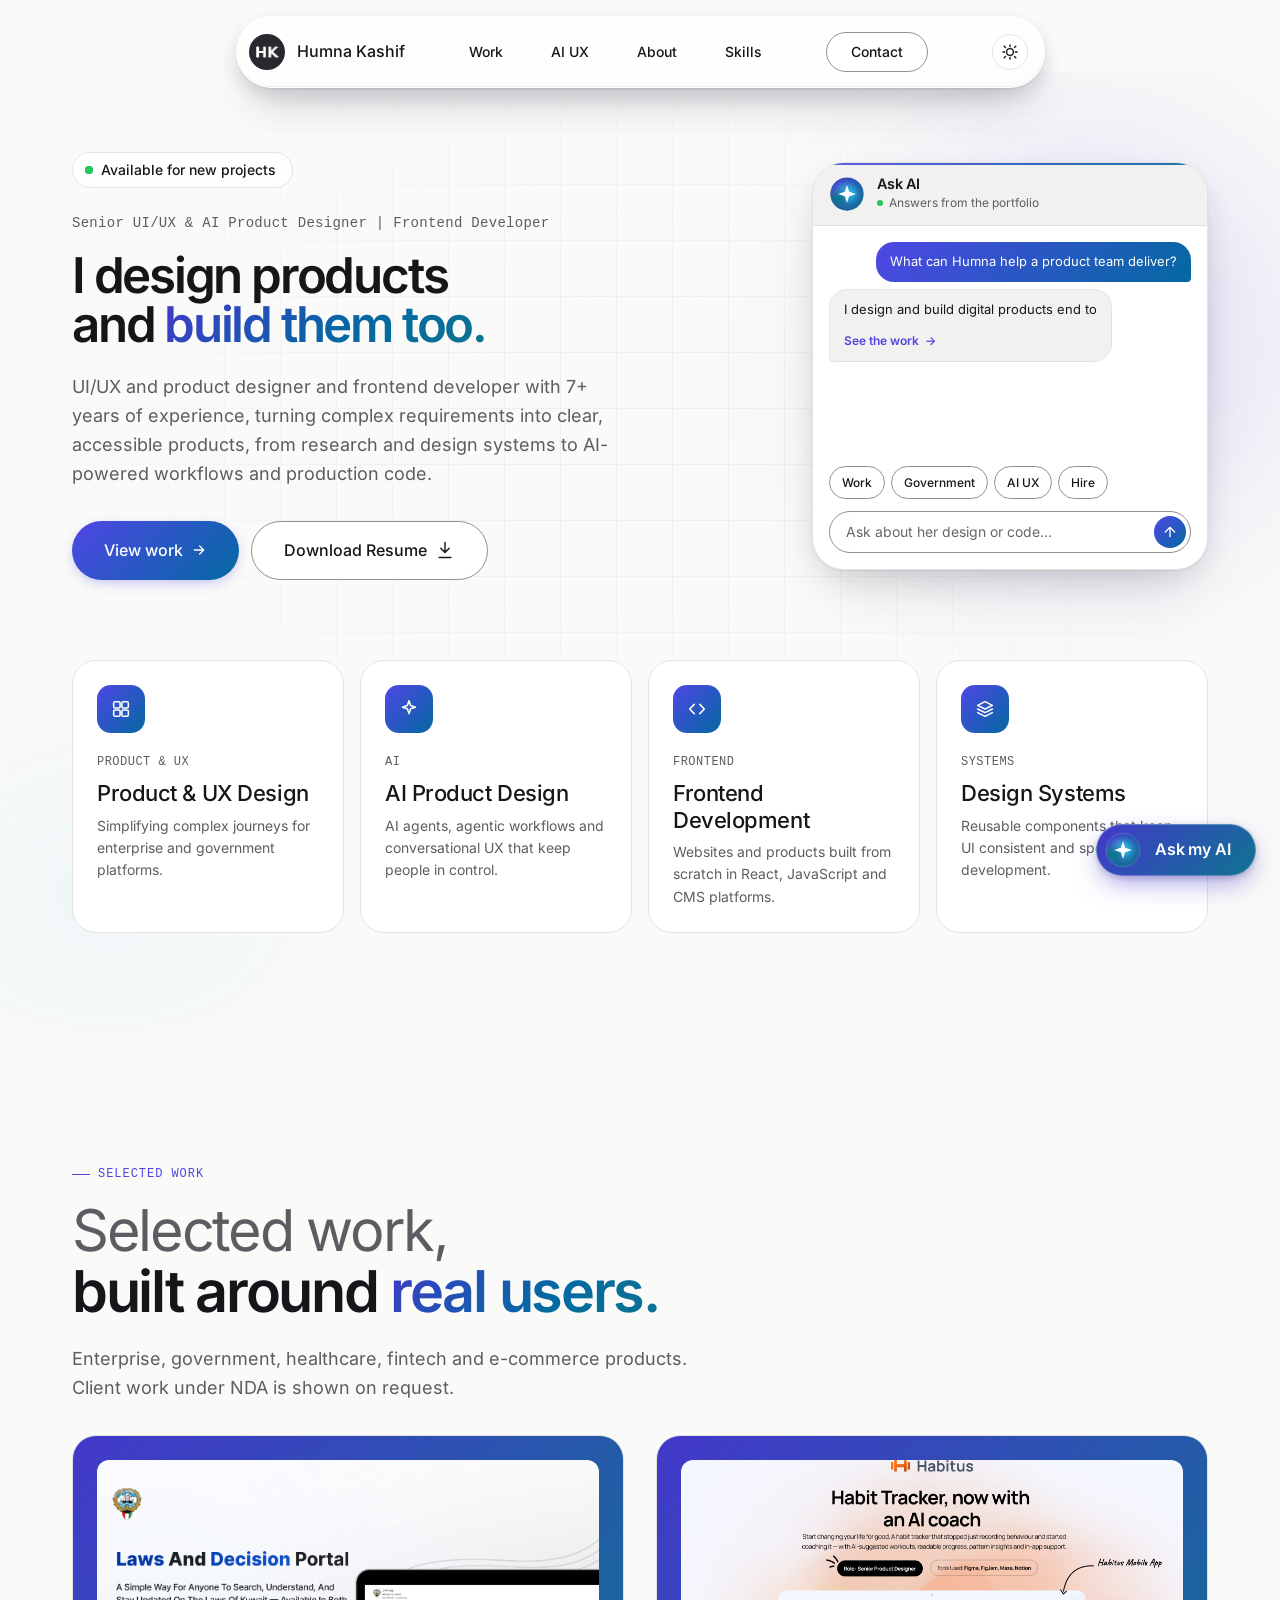
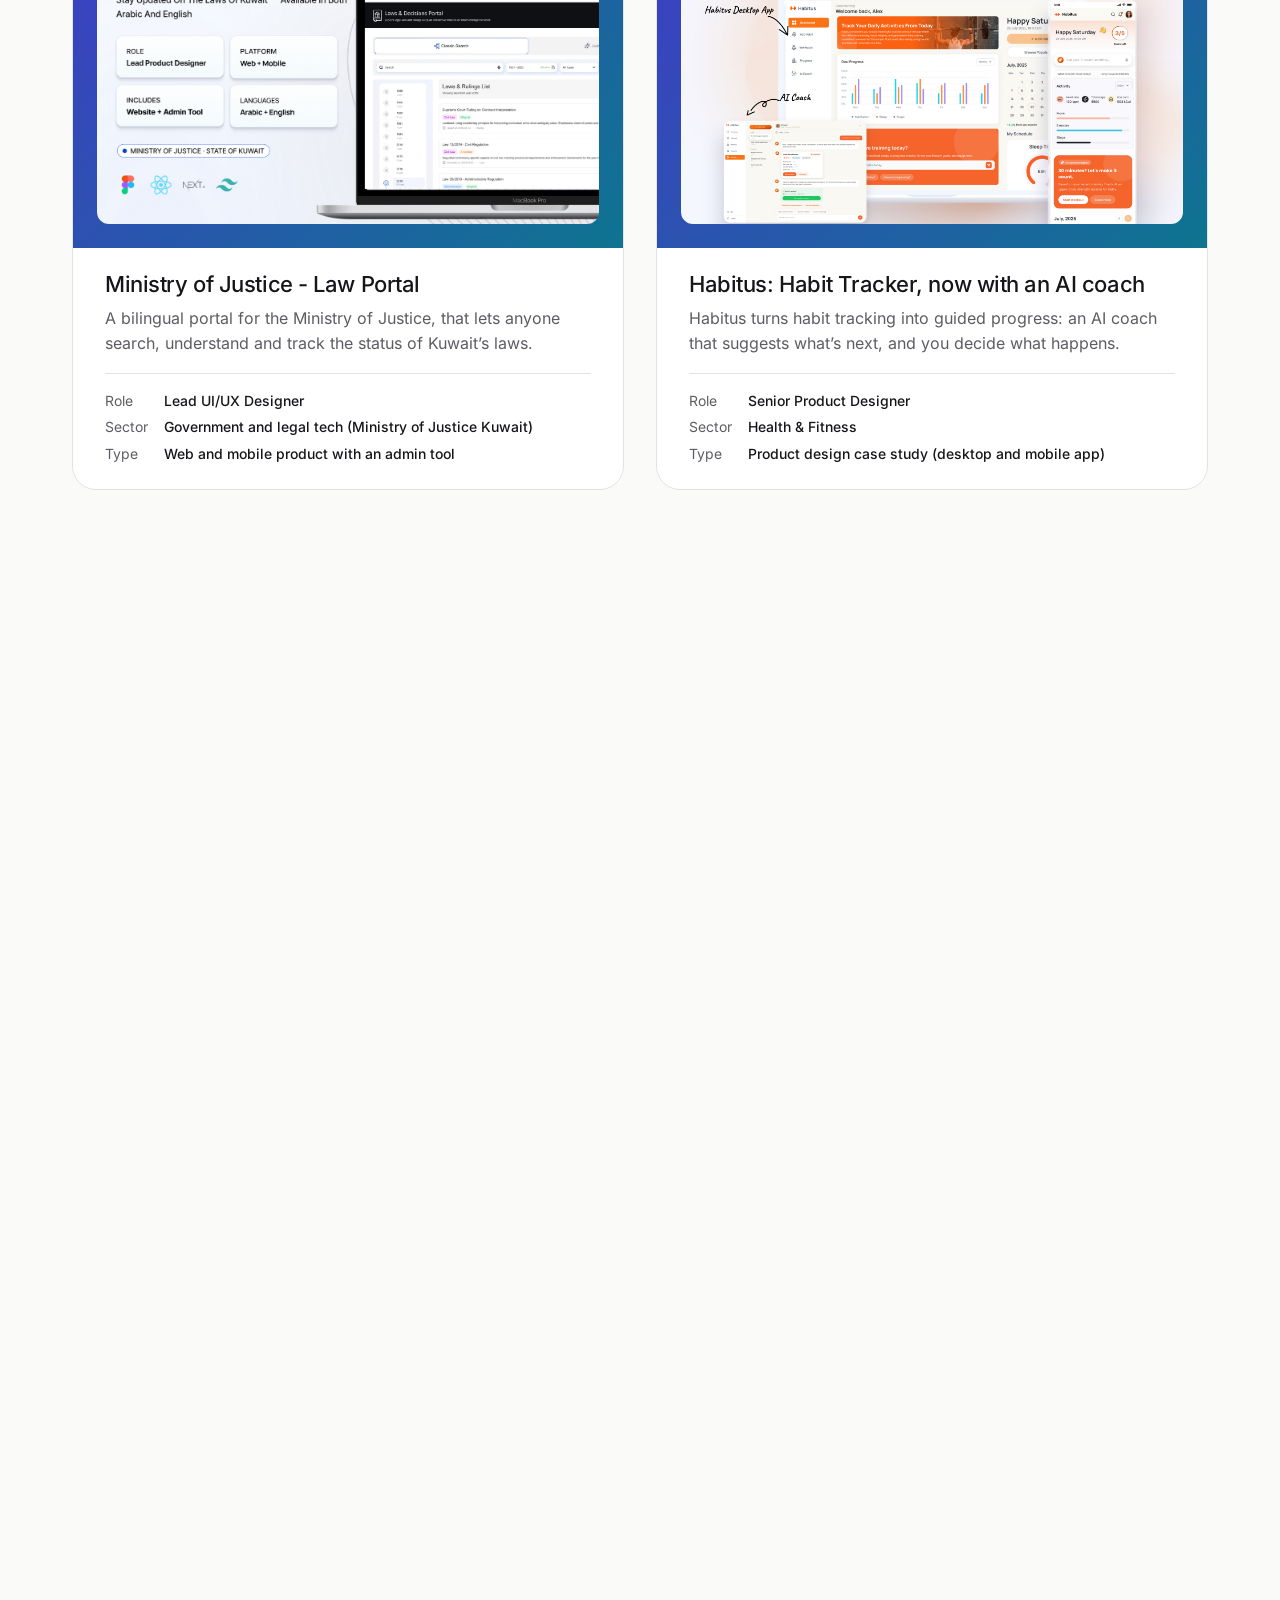
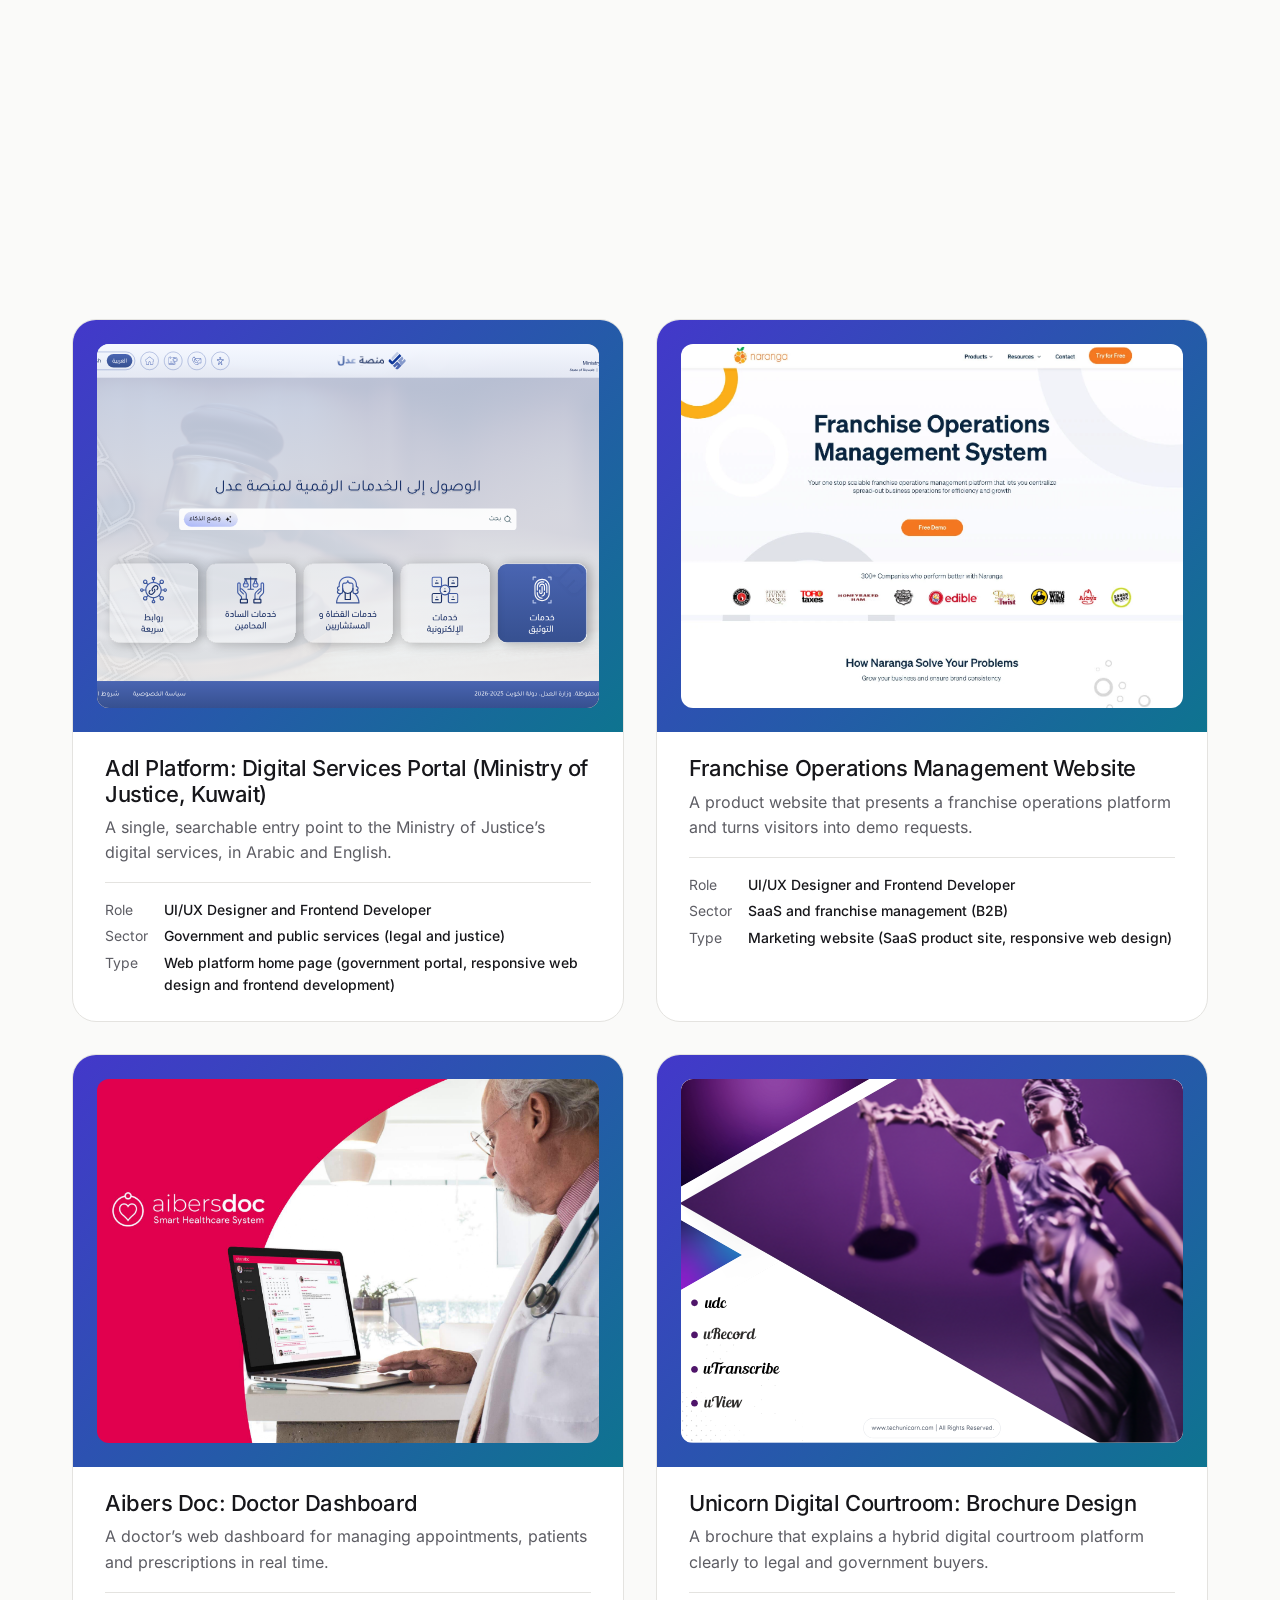
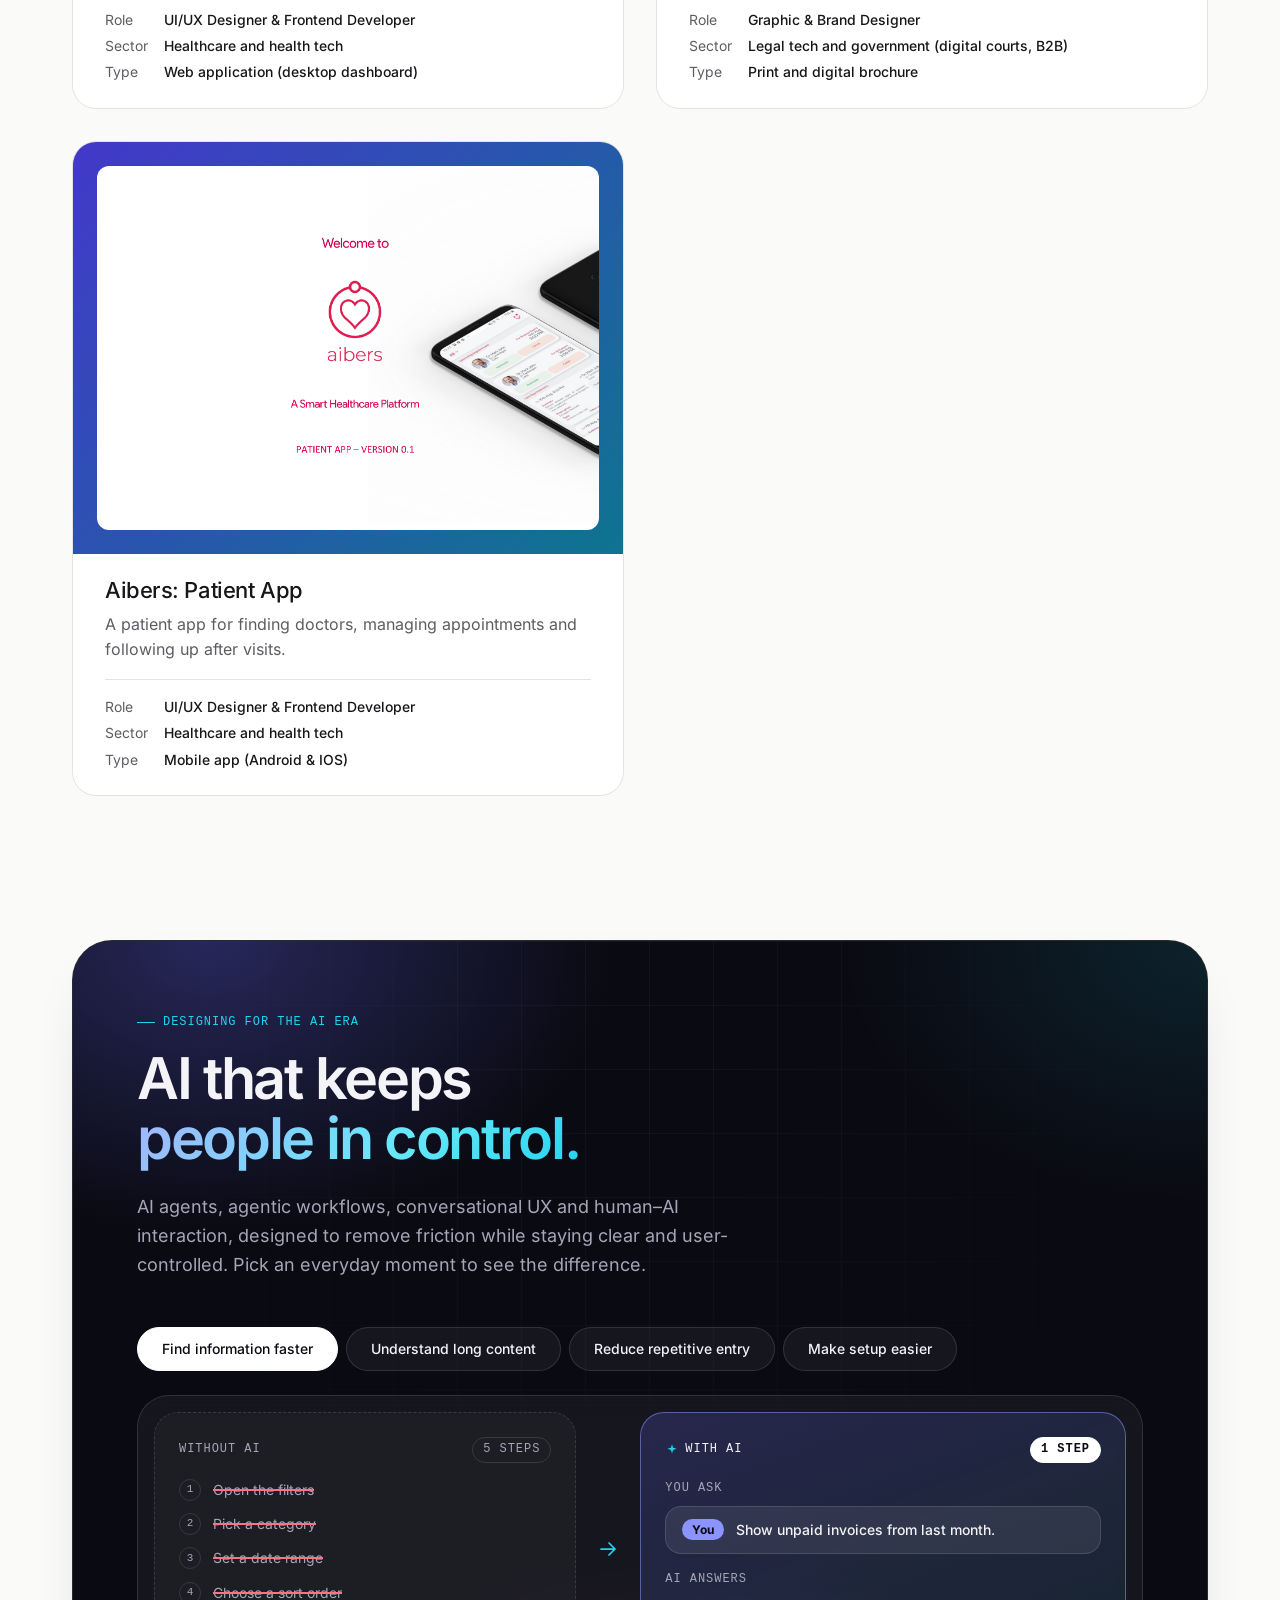
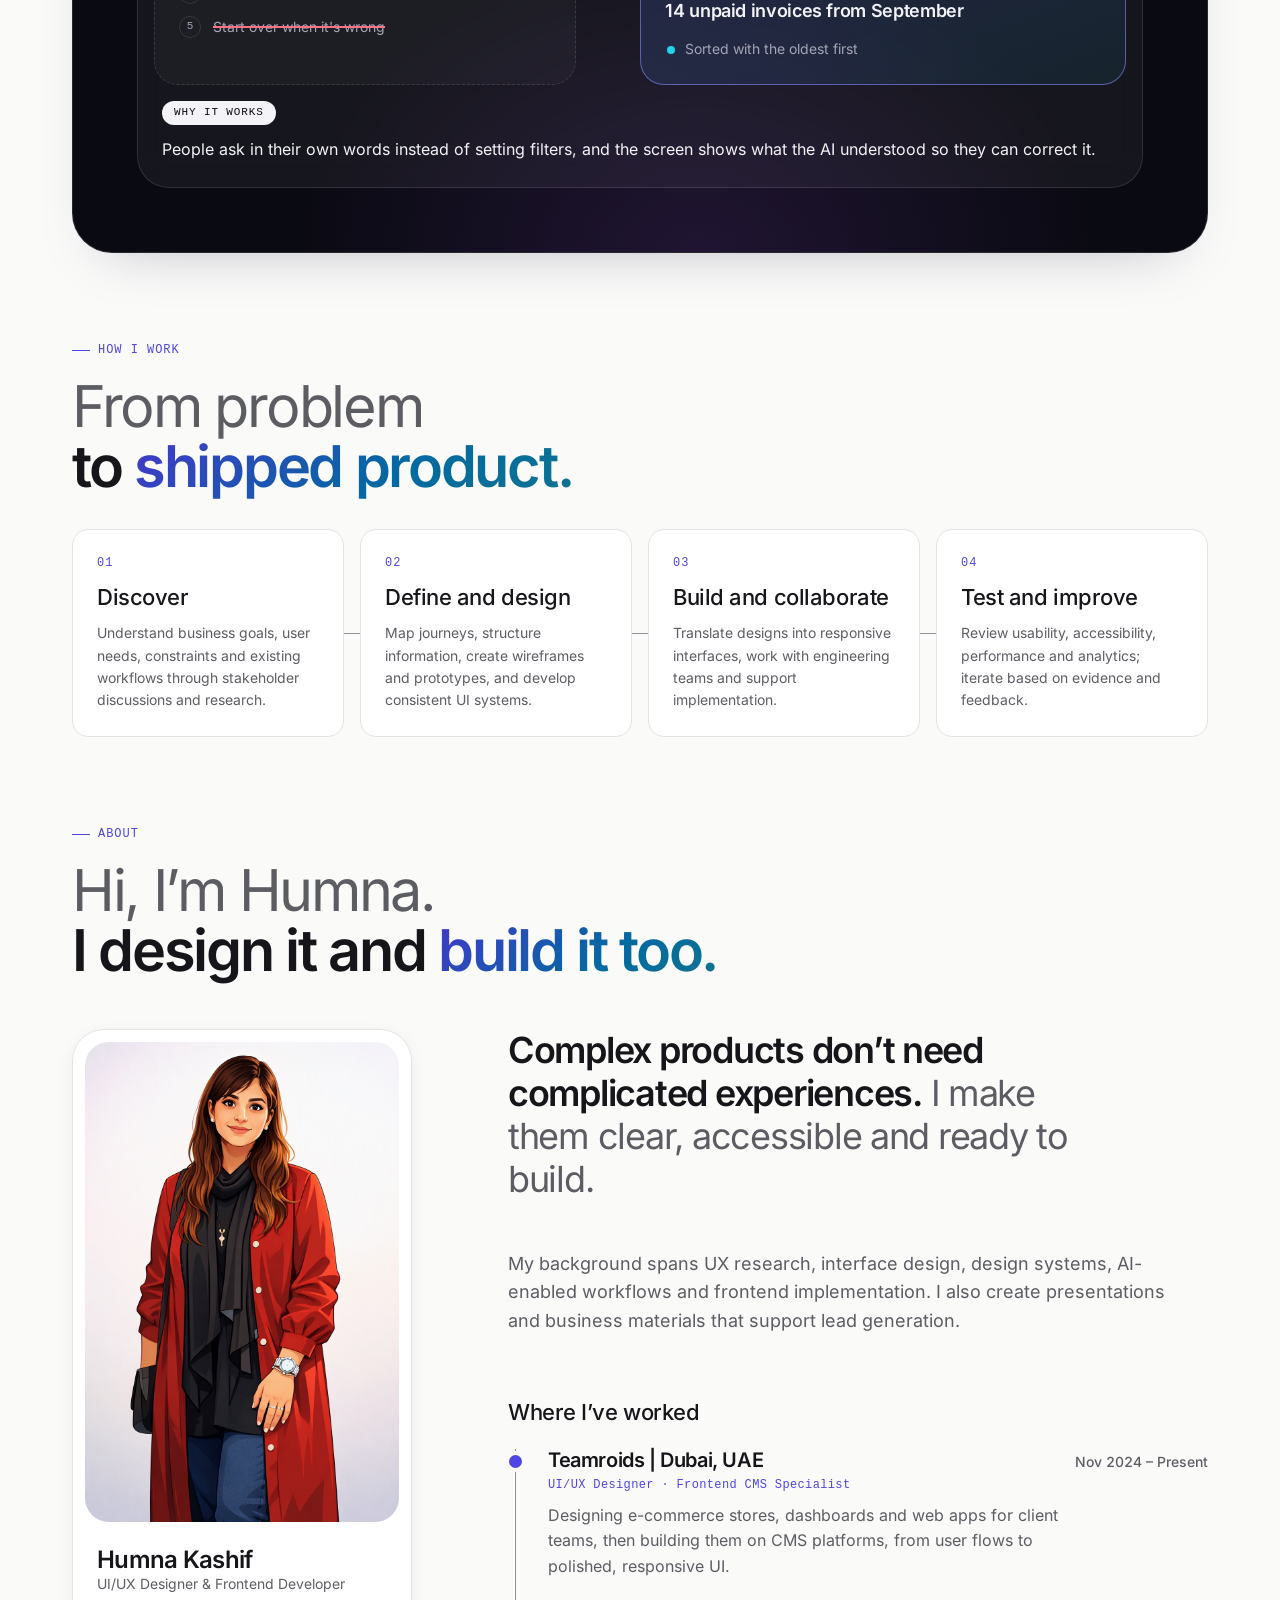
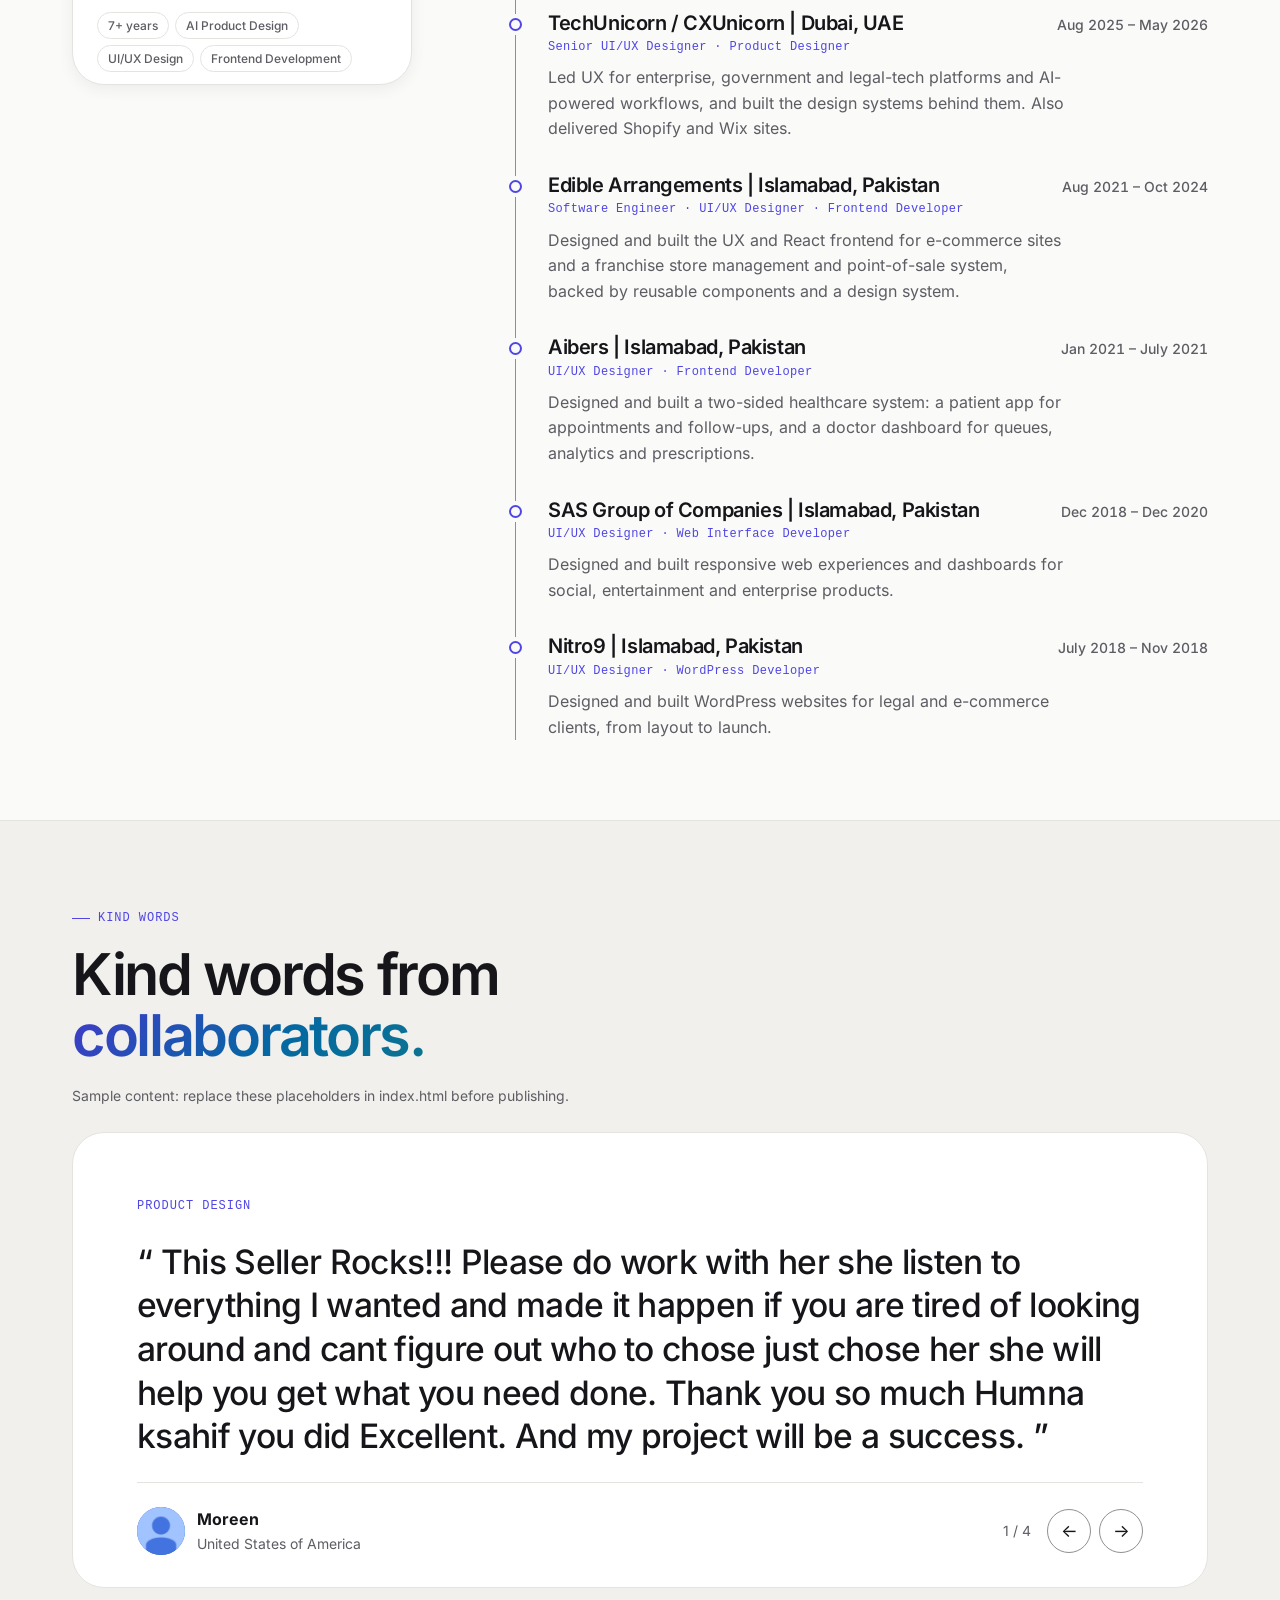
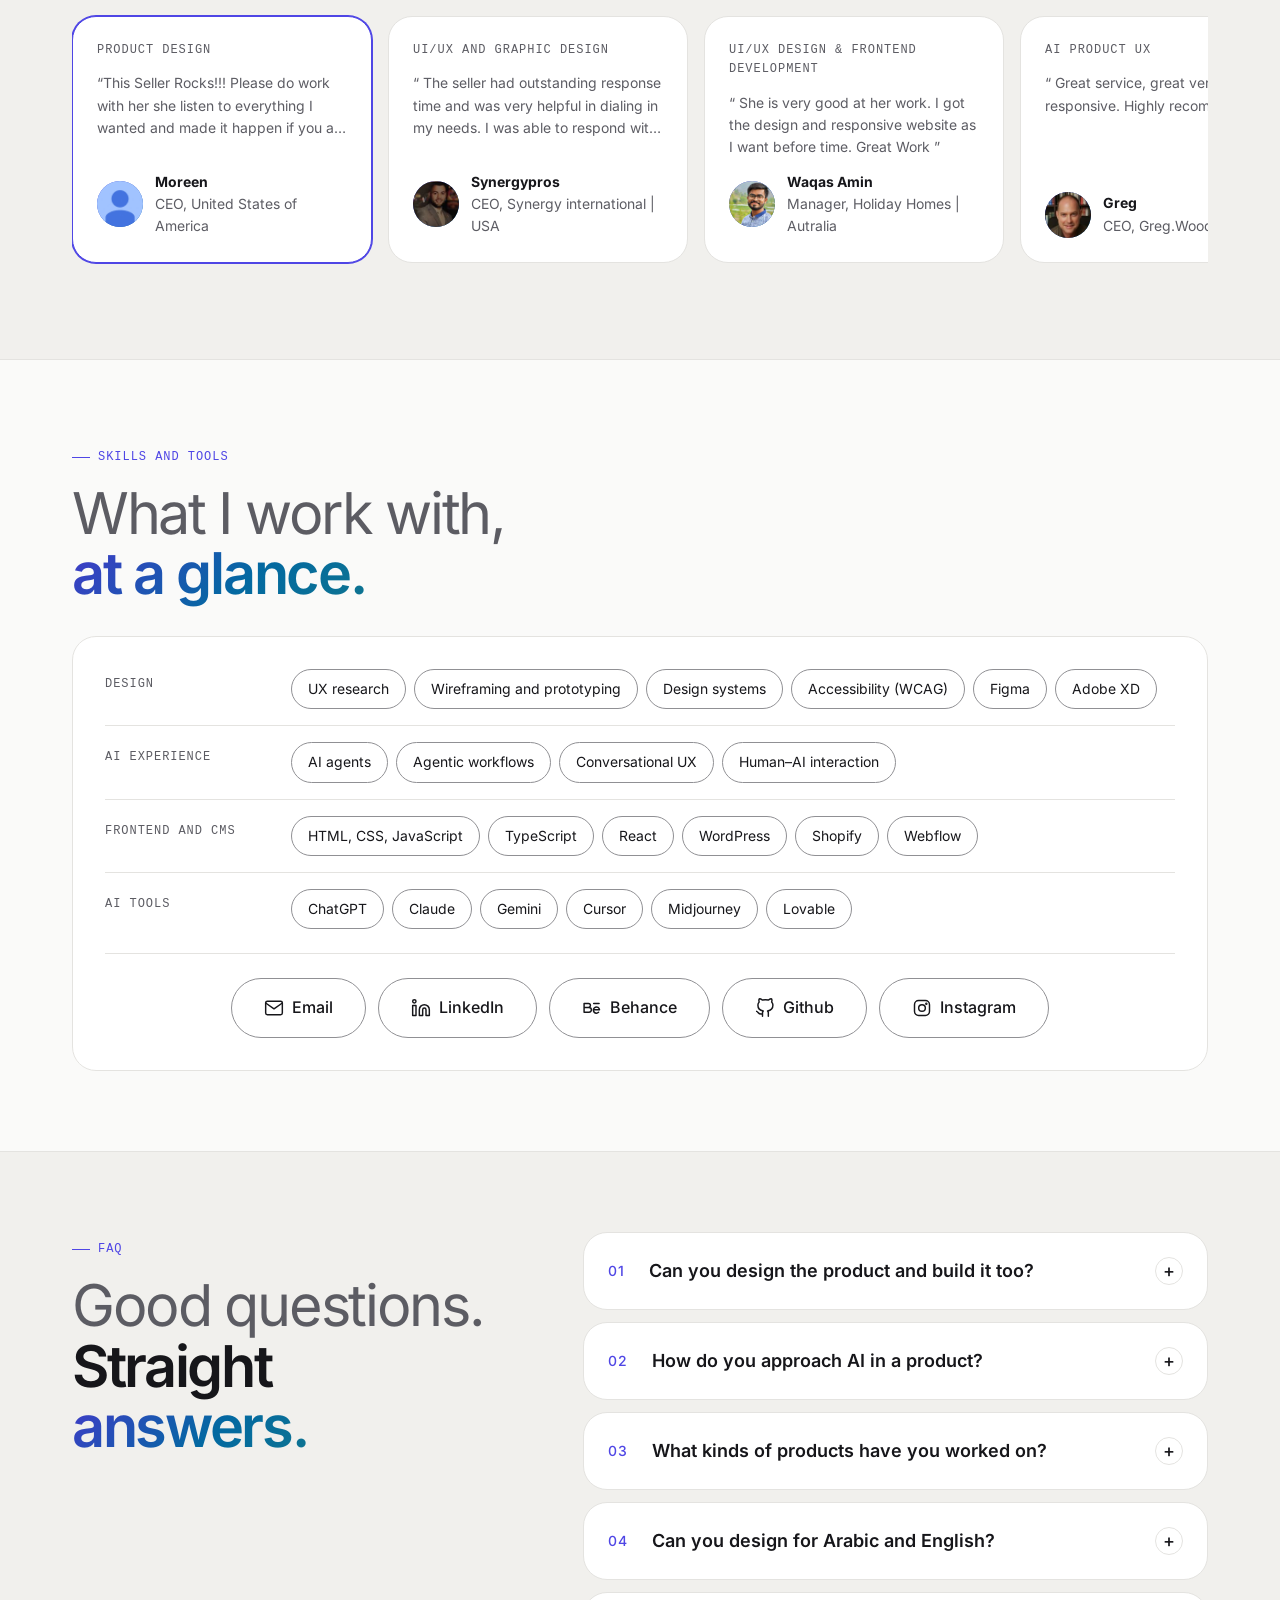
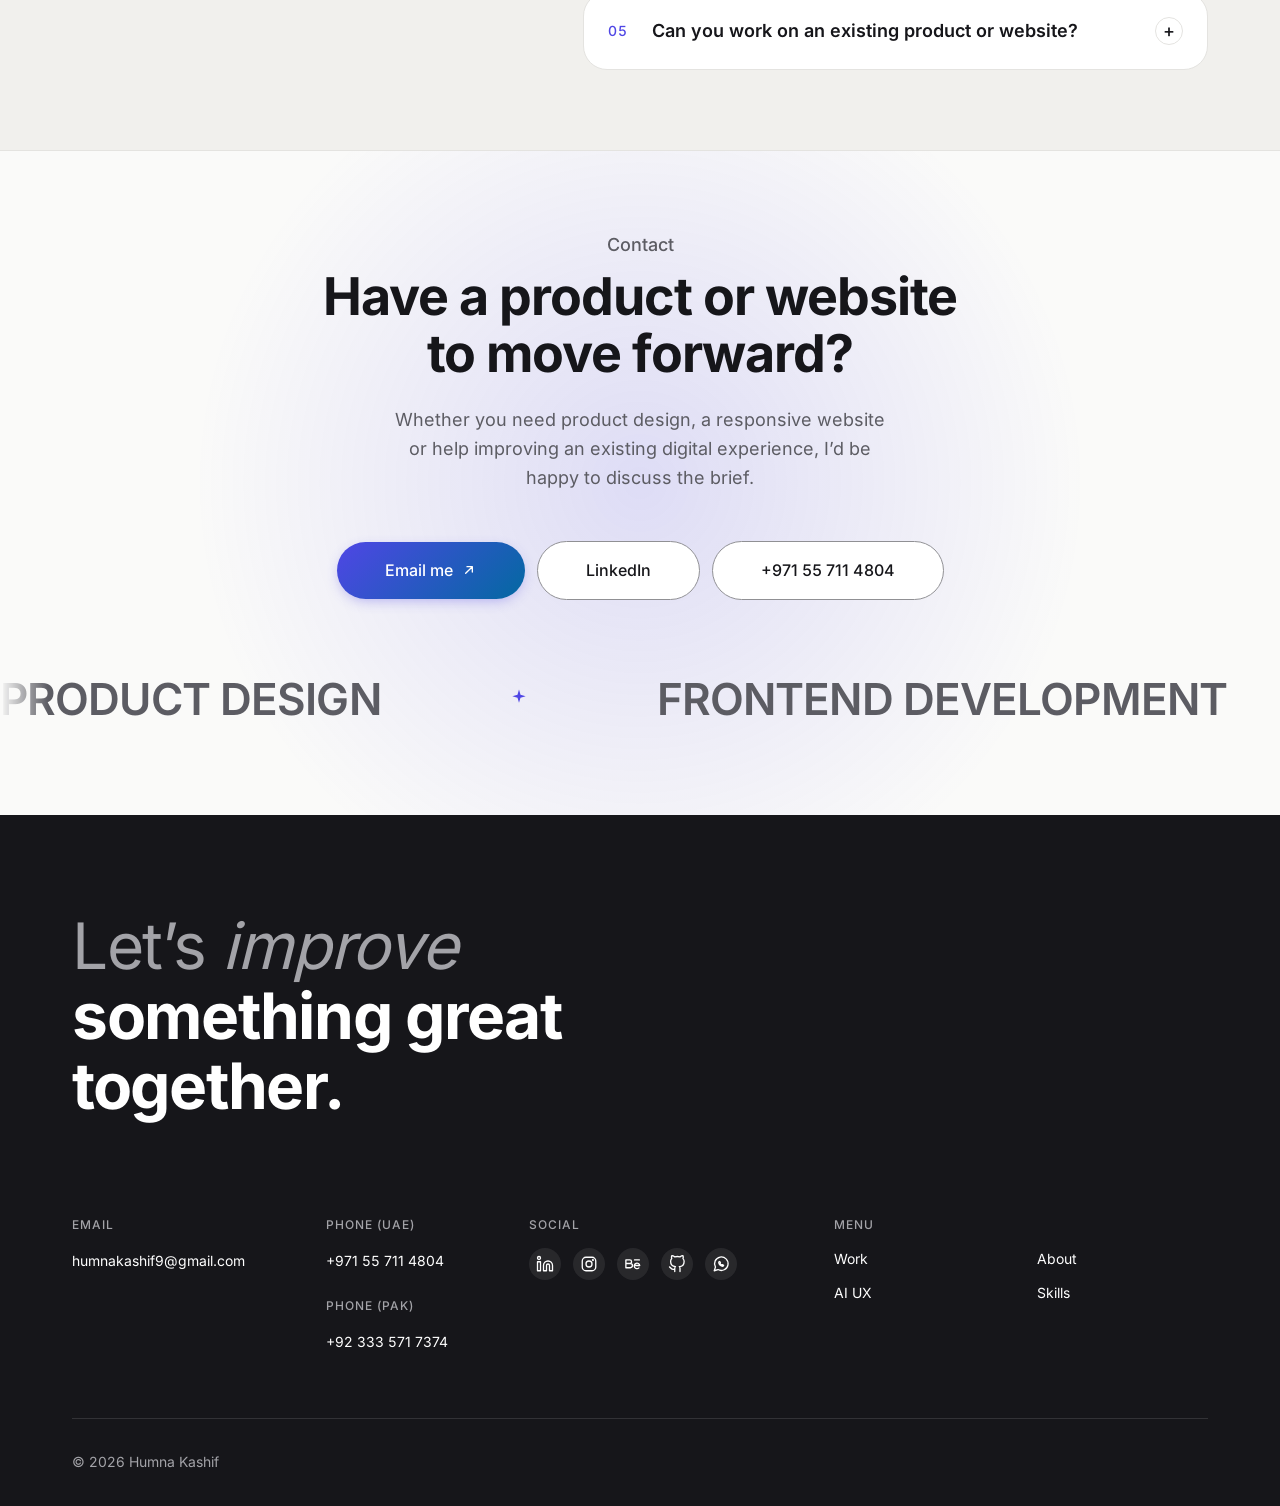
==== commit df1c5f43: "Update index.html" ====
--- a/index.html
+++ b/index.html
@@ -28,7 +28,7 @@
   <meta name="author" content="Humna Kashif" />
   <meta name="robots" content="index, follow" />
   <meta name="theme-color" content="#fafaf9" />
-  <link rel="canonical" href="https://humnaaah.github.io/Portfolio/" />
+  <link rel="canonical" href="https://humnaaah.github.io/humnakashif.com" />
   <meta property="og:type" content="profile" />
   <meta property="og:title" content="Humna Kashif — Product Designer &amp; Frontend Developer" />
   <meta property="og:description" content="7+ years creating user-centred digital products, scalable design systems and responsive web experiences, from Figma to frontend." />
@@ -47,7 +47,7 @@
     "description": "Humna Kashif is a Senior UI/UX and Product Designer and Frontend Developer with 7+ years of experience across SaaS, AI, enterprise, government, healthcare and e-commerce products. Skilled in UX research, design systems, React, JavaScript and CMS development.",
     "email": "mailto:humnakashif9@gmail.com",
     "telephone": "+971557114804",
-    "url": "https://humnaaah.github.io/Portfolio",
+    "url": "https://humnaaah.github.io/humnakashif.com",
     "sameAs": [
       "https://linkedin.com/in/humna-kashif"
     ],
@@ -177,7 +177,7 @@
 
           <div class="hero__cta-group" data-hero-cta-group>
             <a class="btn btn--primary hero__cta" href="#projects">View work <svg width="16" height="16" viewBox="0 0 24 24" fill="none" aria-hidden="true"><path d="M5 12h14M13 6l6 6-6 6" stroke="currentColor" stroke-width="2" stroke-linecap="round" stroke-linejoin="round"/></svg></a>
-            <a class="btn btn--secondary hero__cta" href="./assets/Humna_Kashif_AI_UX_Product_Designer.pdf" target="_blank">Download Resume  <svg width="20" height="20" viewBox="0 0 24 24" fill="none" aria-hidden="true"> <path d="M12 3v12m0 0l-5-5m5 5l5-5M5 21h14" stroke="currentColor" stroke-width="1.75" stroke-linecap="round" stroke-linejoin="round"/> </svg></a>
+            <a class="btn btn--secondary hero__cta" href="./assets/UI_UX_Product_Designer_Humna_Kashif.pdf" target="_blank">Download Resume  <svg width="20" height="20" viewBox="0 0 24 24" fill="none" aria-hidden="true"> <path d="M12 3v12m0 0l-5-5m5 5l5-5M5 21h14" stroke="currentColor" stroke-width="1.75" stroke-linecap="round" stroke-linejoin="round"/> </svg></a>
           </div>
         </div>
 
